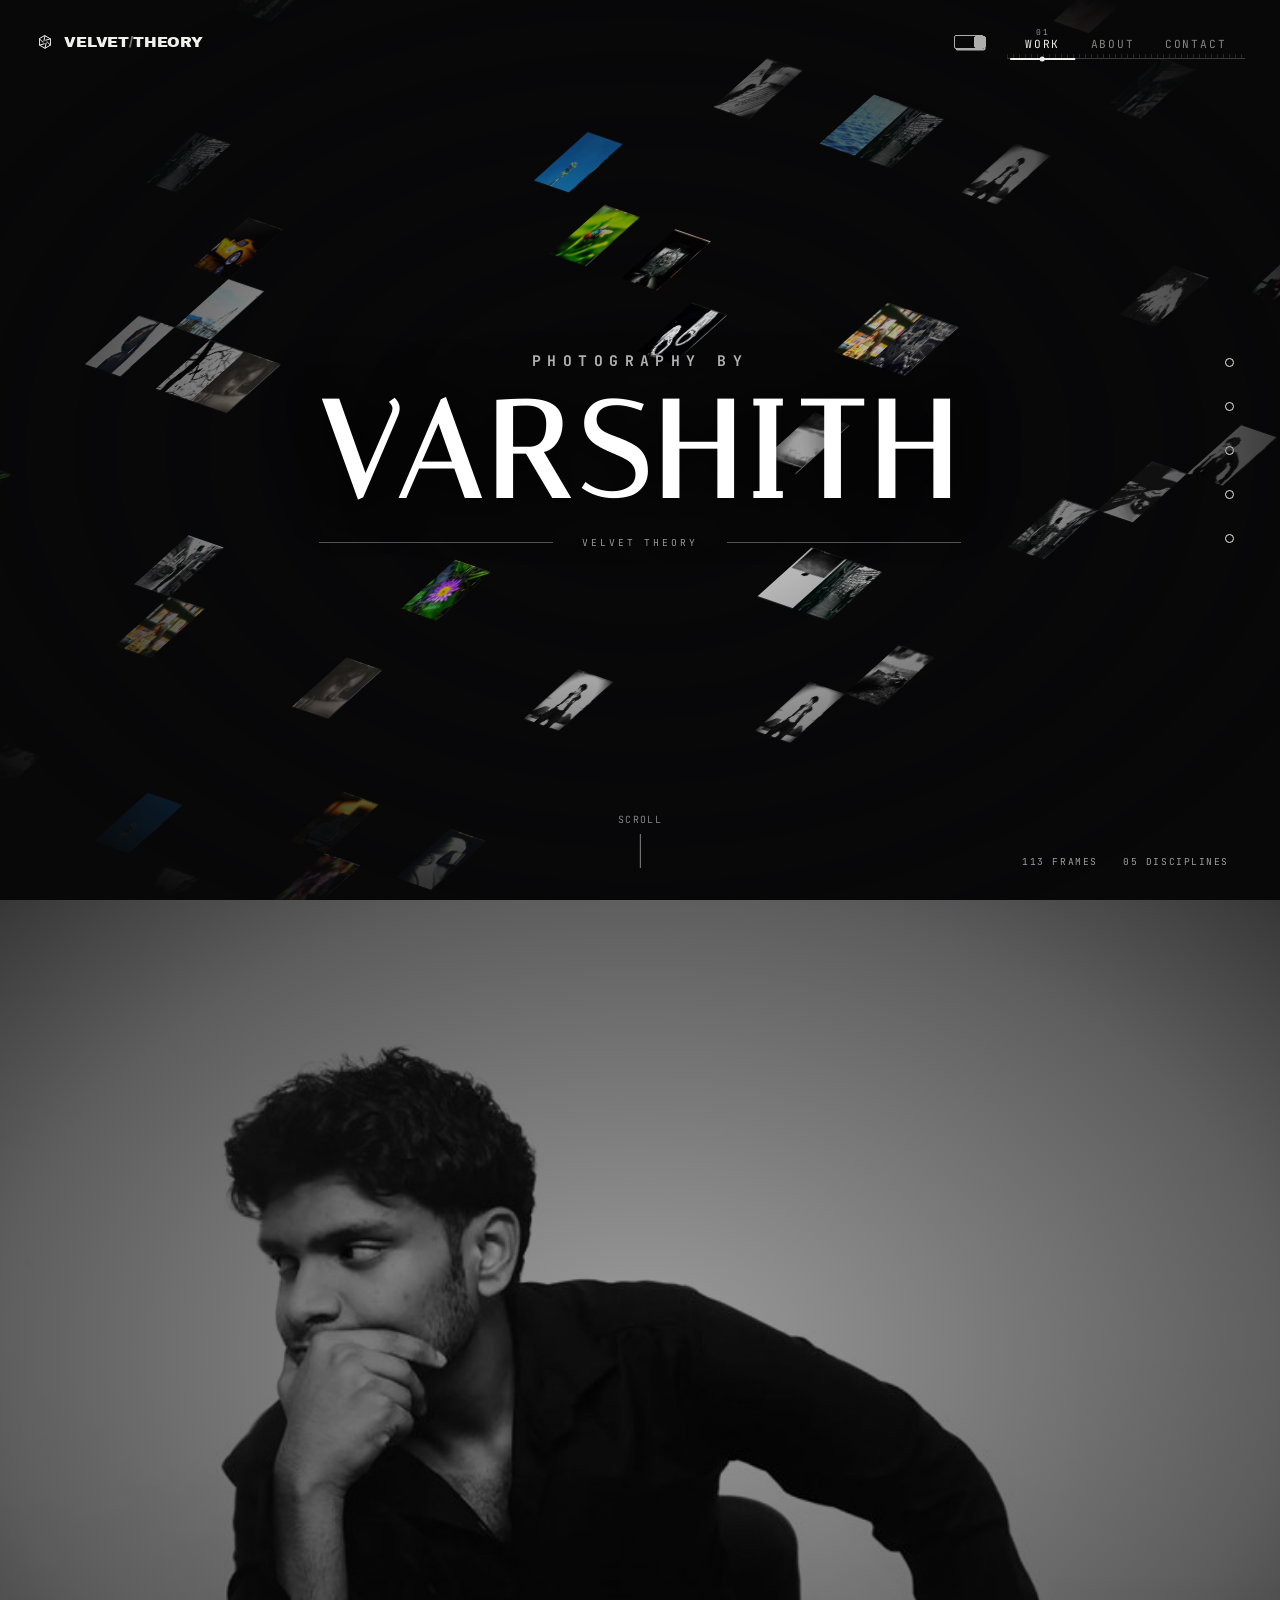
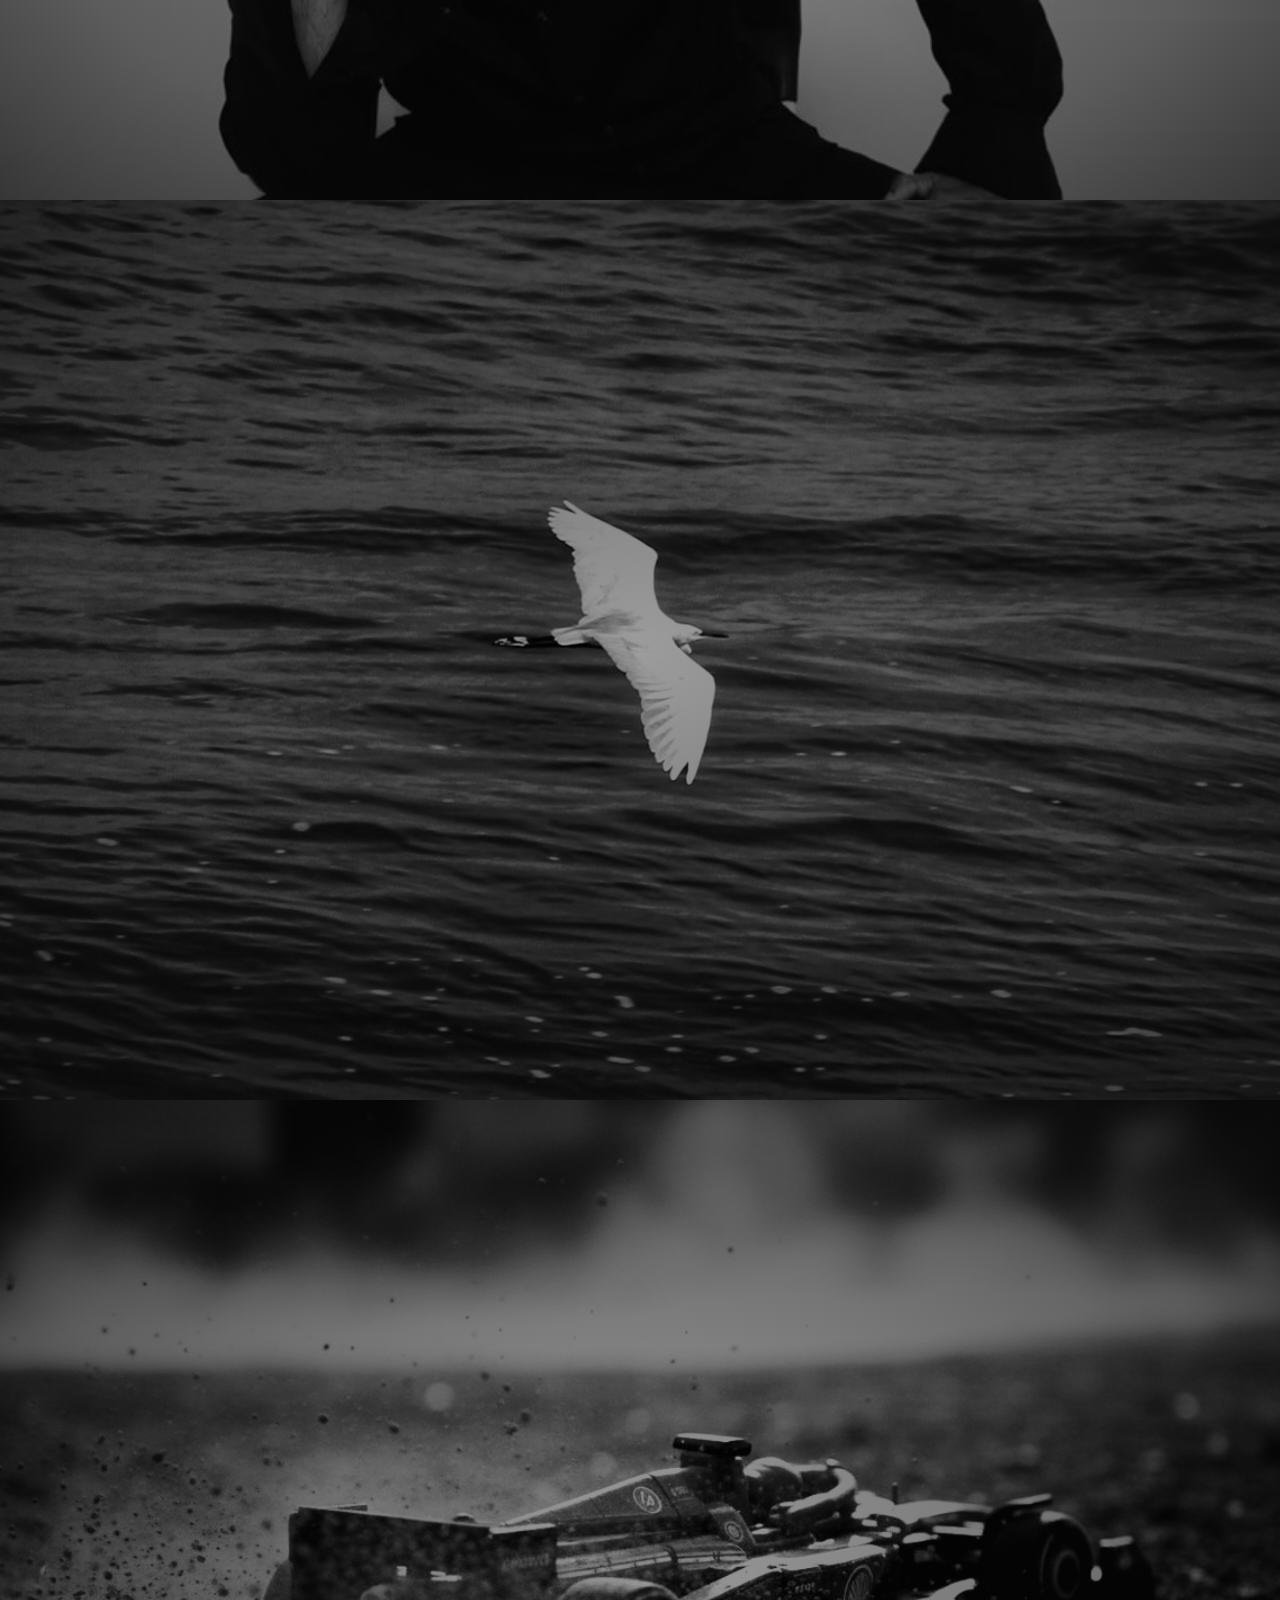
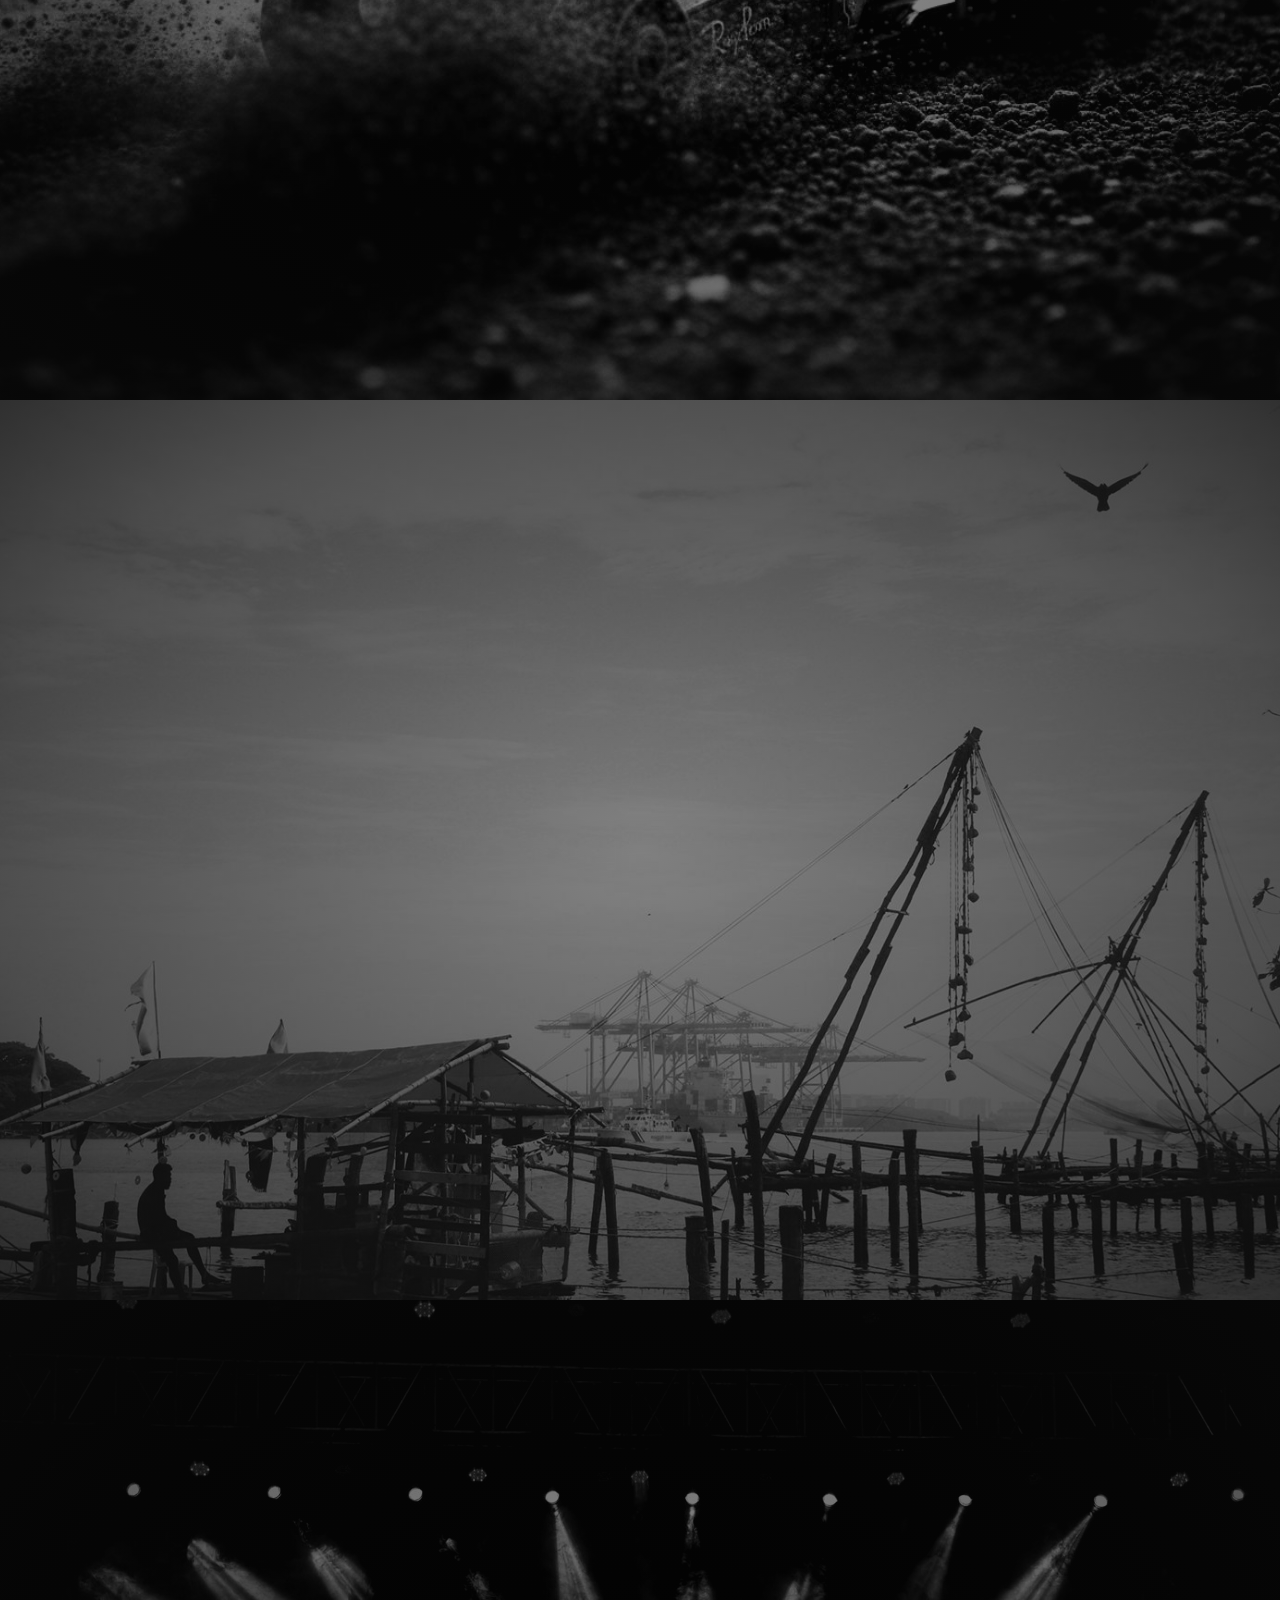
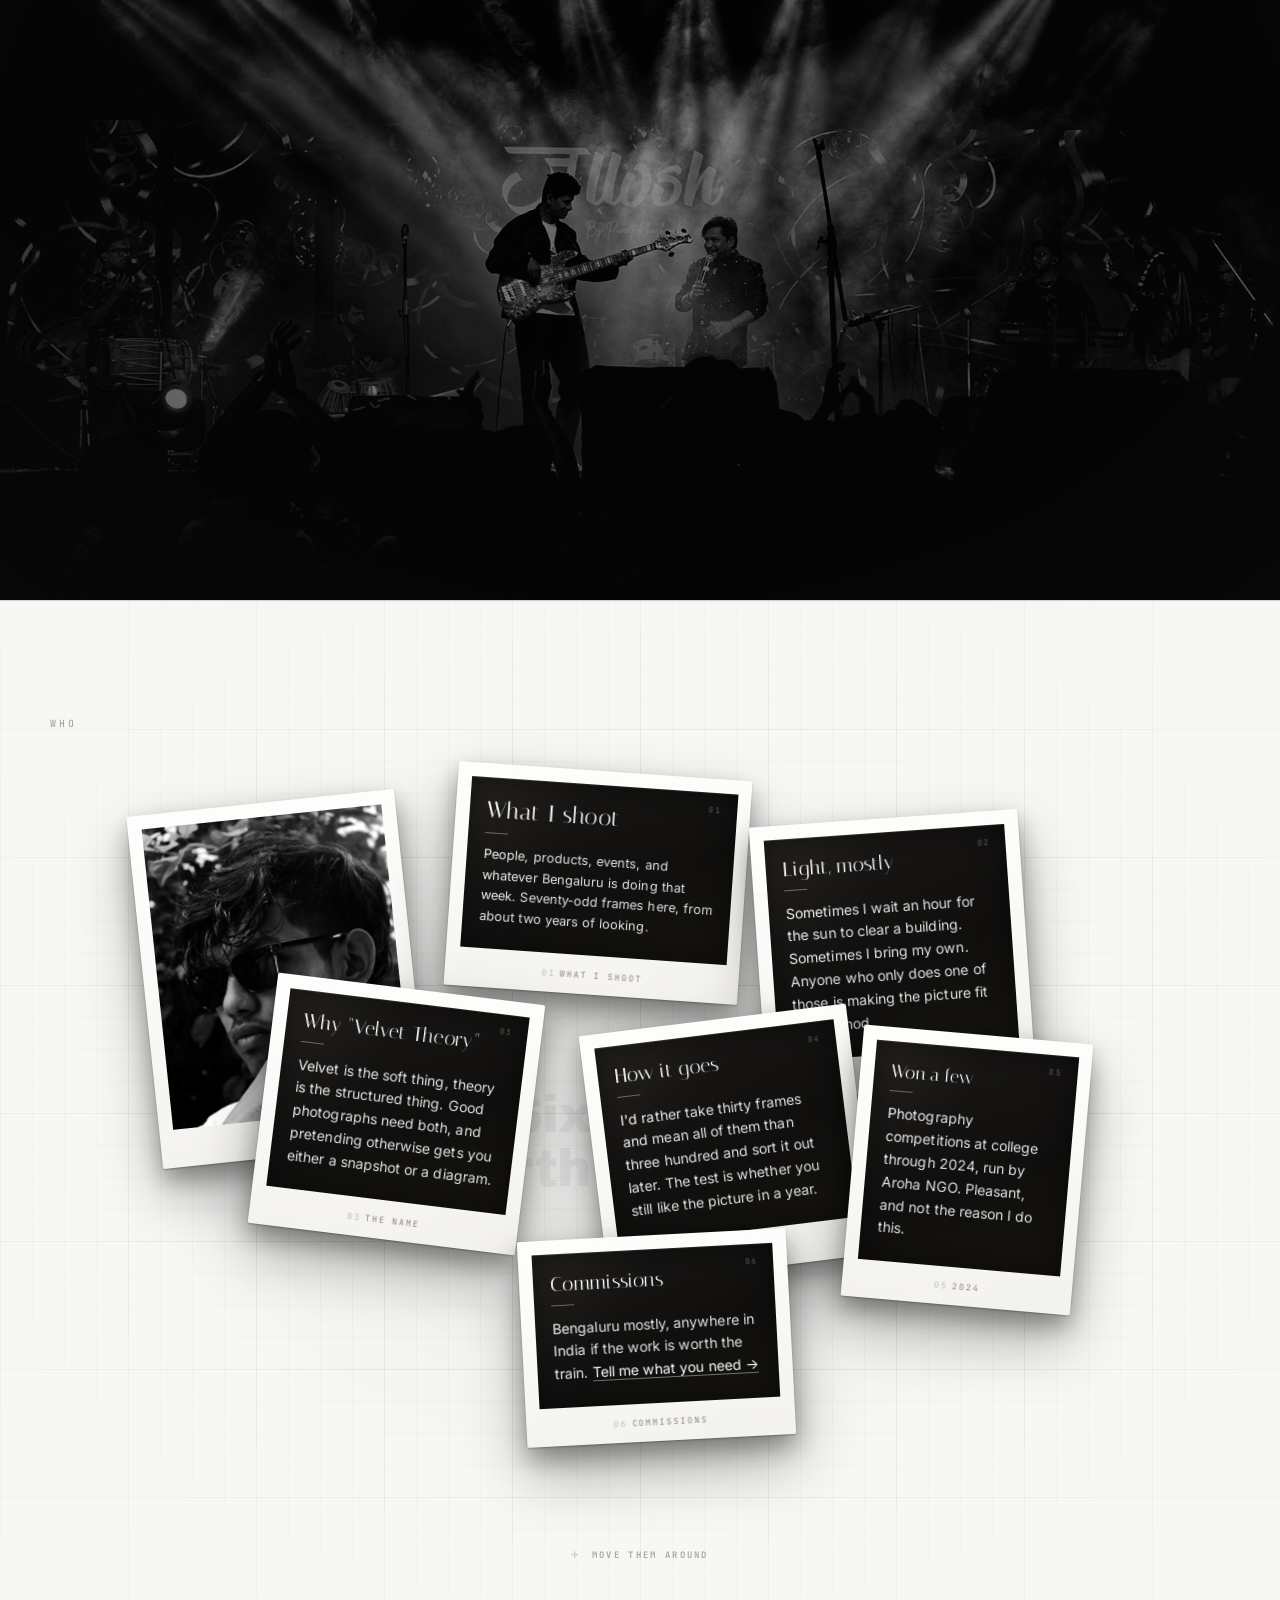
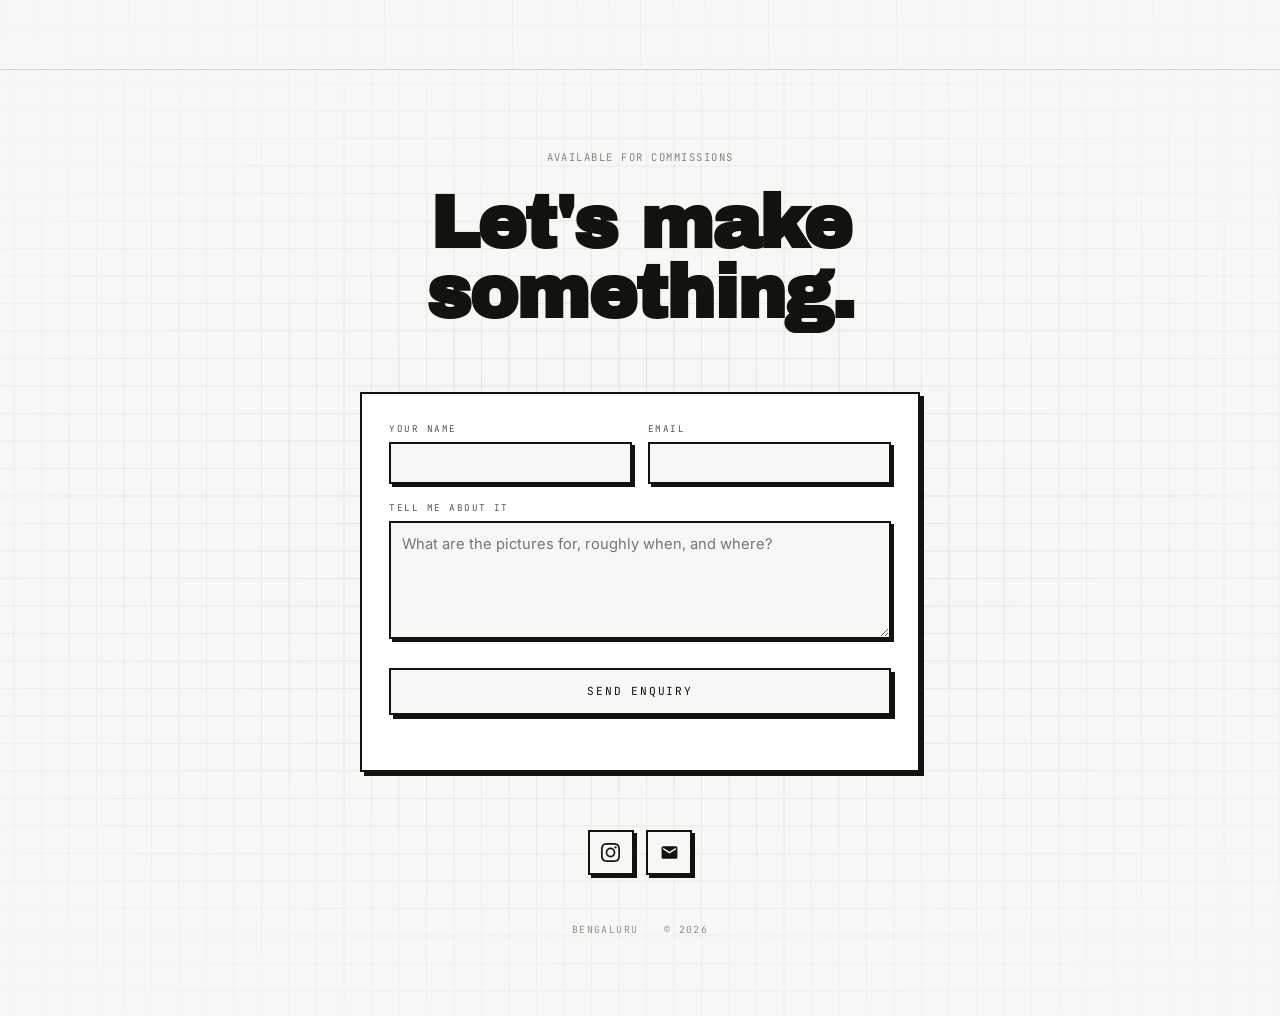
==== PUBLISH/index.html @ 6c927e95 "Larger, brighter body text on the About cards" ====
<!DOCTYPE html>
<html lang="en">
<head>
<meta charset="UTF-8">
<meta name="viewport" content="width=device-width, initial-scale=1.0">
<title>VELVET/THEORY — Varshith · Photography, Bengaluru</title>
<meta name="description" content="Photography by Varshith. Portrait, product, landscape, nature and event work made in Bengaluru. Available for commissions.">
<meta name="author" content="Varshith">
<link rel="canonical" href="https://velvet-theory.netlify.app/">

<!-- How the link looks when someone shares it: WhatsApp, Instagram DMs,
     Twitter, Slack all read these. Without them a shared link is a bare
     URL with no title and no picture, which reads as unfinished. -->
<meta property="og:type" content="website">
<meta property="og:url" content="https://velvet-theory.netlify.app/">
<meta property="og:title" content="VELVET/THEORY — Varshith">
<meta property="og:description" content="Photography made in Bengaluru. Portrait, product, landscape, nature and event work.">
<meta property="og:image" content="https://velvet-theory.netlify.app/images/portraits-03.jpg">
<meta property="og:image:alt" content="A swimmer, face down in still water">
<meta property="og:locale" content="en_IN">
<meta name="twitter:card" content="summary_large_image">
<meta name="twitter:title" content="VELVET/THEORY — Varshith">
<meta name="twitter:description" content="Photography made in Bengaluru.">
<meta name="twitter:image" content="https://velvet-theory.netlify.app/images/portraits-03.jpg">

<!-- the browser tab: a slash on the page's own ground, drawn rather than
     loaded, so it costs nothing and follows the theme -->
<!-- An aperture: six blades around a centre opening, drawn inline as an
     SVG data URI so the tab icon costs no request at all.
     The blades are deliberately chunky — a favicon is rendered at 16px,
     where fine detail turns to mush. Tested by squinting, which is the
     only honest test at that size. -->
<link rel="icon" href="data:image/svg+xml,%3Csvg xmlns='http://www.w3.org/2000/svg' viewBox='0 0 32 32'%3E%3Crect width='32' height='32' rx='4' fill='%23f7f7f5'/%3E%3Cg fill='%230a0a0a'%3E%3Cpath d='M16.0 5.0L25.5 10.5L14.8 12.9ZM25.5 10.5L25.5 21.5L18.1 13.4ZM25.5 21.5L16.0 27.0L19.3 16.5ZM16.0 27.0L6.5 21.5L17.2 19.1ZM6.5 21.5L6.5 10.5L13.9 18.6ZM6.5 10.5L16.0 5.0L12.7 15.5Z'/%3E%3C/g%3E%3C/svg%3E">
<meta name="theme-color" content="#0a0a0a">

<link rel="preconnect" href="https://fonts.googleapis.com">
<link rel="preconnect" href="https://fonts.gstatic.com" crossorigin>
<!-- The hero grid cannot light a single cell until this sheet is decoded,
     and without the hint the browser does not learn it exists until the
     script runs near the foot of the page. Fetching it during parsing
     brings the grid alive noticeably sooner. -->
<link rel="preload" as="image" href="images/_sprite.jpg" fetchpriority="high">

<!-- Italiana is the hero wordmark: a high-contrast display serif, used
     only there. Archivo Black carries the category headings. -->
<link href="https://fonts.googleapis.com/css2?family=Archivo+Black&family=Italiana&family=Inter:wght@300;400;500;600&family=JetBrains+Mono:wght@400;500&display=swap" rel="stylesheet">
<!-- Noto Color Emoji: the rounded, glossy set Android and Instagram use.
     Windows otherwise falls back to Segoe UI Emoji, which is flat and
     two-tone — quite different from what the reference showed. -->
<link href="https://fonts.googleapis.com/css2?family=Noto+Color+Emoji&display=swap" rel="stylesheet">
<script>
  /* Runs before the first pixel. At the foot of the body this would flash
     the wrong ground on every single load.
     Light is the default; a visitor who presses the button is remembered. */
  (function(){
    try{ document.documentElement.setAttribute('data-theme',
           localStorage.getItem('nb-theme') || 'light'); }
    catch(e){ document.documentElement.setAttribute('data-theme','light'); }
  })();

  /* ---- who is allowed to edit -------------------------------------
     The upload, arrange, caption and delete tools are guarded by
     window.READONLY — but nothing ever SET it, so every guard passed and
     the tools were live for visitors. A portfolio that shows its own
     admin buttons reads as unfinished, so the default is now locked.

     Editing turns on only when the page is served from this machine, or
     when ?edit is on the URL. The flag is not security — anyone can set
     it in a console — it is there so the published site looks finished.
     Nothing a visitor could do would reach your photographs anyway: the
     library lives in their own browser, not on a server. */
  (function(){
    var host = location.hostname;
    var local = host === 'localhost' || host === '127.0.0.1' || host === '' ||
                location.protocol === 'file:';
    var asked = /(\?|&)edit(=|&|$)/.test(location.search);
    window.READONLY = !(local || asked);
    /* also as a class, so CSS can drop the editor chrome entirely rather
       than merely hiding it — an off-screen element still takes part in
       layout, and the editor toolbar was widening the page on phones */
    if (window.READONLY) {
      document.addEventListener('DOMContentLoaded', function(){
        document.body.classList.add('readonly');
      });
    }
  })();
</script>
<style>
  :root{
    --ink:#0a0a0a;
    --paper:#f7f7f5;
    --ease: cubic-bezier(.65,0,.35,1);
    --ease-out: cubic-bezier(.16,1,.3,1);

    /* One timing scale, so nothing moves at an arbitrary speed.
       tap  = a control answering a click
       snap = something appearing or changing state
       move = something travelling across the screen
       slow = a photograph revealing itself */
    --t-tap:.18s;
    --t-snap:.32s;
    --t-move:.55s;
    --t-slow:.9s;

    /* frame-detail panel, currently unplaced */
    --meta-fg:#f7f7f5;
    --meta-bright:#ffffff;
    --meta-dim:rgba(247,247,245,.58);
    --meta-line:rgba(247,247,245,.22);
    /* Periwinkle, taken from the reference. No one blue reads well on both
       black and white, so each ground gets its own: brighter here, deeper
       in light mode. Same colour, both above 5:1 against their background. */
    --accent:#7B8CF0;

    /* surfaces, named once and reused */
    --bg:#0a0a0a;
    --fg:#f7f7f5;
    --hair:rgba(247,247,245,.14);
    --hair-soft:rgba(247,247,245,.5);
    --panel:#0c0c0c;
    --veil:rgba(8,8,8,.985);
    --chrome:rgba(10,10,10,.82);   /* floating pills: Back, Add, Arrange */
    --chrome-solid:rgba(10,10,10,.92);
    --wash:247,247,245;            /* the tint used for faint grid lines */
    --shade:0,0,0;                 /* the colour a shadow is made of */
  }

  /* ============================================================
     LIGHT MODE — the same page, white ground and black text.
     Anything printed OVER a photograph keeps its dark scrim: that
     text is white in both modes and needs something to sit on.
     ============================================================ */
  html[data-theme="light"]{
    --bg:#f7f7f5;
    --fg:#12120f;
    --hair:rgba(18,18,15,.16);
    --hair-soft:rgba(18,18,15,.5);
    --panel:#ffffff;
    --veil:rgba(250,250,248,.985);
    --chrome:rgba(250,250,248,.86);
    --chrome-solid:rgba(252,252,250,.95);
    --wash:18,18,15;
    --shade:80,78,70;
    --accent:#4055C8;
  }
  *{margin:0;padding:0;box-sizing:border-box;}
  html{scroll-behavior:smooth;}
  html,body{background:var(--bg); color:var(--fg); transition:background-color var(--t-move) var(--ease), color var(--t-move) var(--ease);}
  body{
    font-family:'Inter',sans-serif;
    overflow-x:hidden;
    -webkit-font-smoothing:antialiased;
  }
  a{color:inherit; text-decoration:none;}
  button{font:inherit; color:inherit; background:none; border:none; cursor:pointer;}

  /* Keyboard users need to see where they are. :focus-visible shows this
     only for keyboard navigation, never on a mouse click. */
  :focus{outline:none;}
  :focus-visible{
    outline:2px solid var(--accent);
    outline-offset:3px;
    border-radius:2px;
  }
  /* a skip link, so the keyboard can reach the work without walking the hero */
  .skip{
    position:fixed; top:-100px; left:1rem; z-index:200;
    padding:.7rem 1.2rem; background:var(--fg); color:var(--bg);
    font-family:'JetBrains Mono',monospace; font-size:.66rem;
    letter-spacing:.14em; text-transform:uppercase; border-radius:999px;
    transition:top var(--t-snap) var(--ease-out);
  }
  .skip:focus{top:1rem;}

  /* monospace is the "futuristic" register — labels, numbers, meta only */
  .mono{font-family:'JetBrains Mono',monospace; letter-spacing:.14em; text-transform:uppercase;}

  /* ============================================================
     TOP BAR
     ============================================================ */
  .topbar{
    position:fixed; top:0; left:0; right:0; z-index:80;
    display:flex; justify-content:space-between; align-items:center;
    padding:1.5rem 2.2rem;
    mix-blend-mode:difference; pointer-events:none;
  }
  .topbar > *{pointer-events:auto;}
  /* This bar floats over PHOTOGRAPHS, not over the page, and it uses
     difference blend to invert itself against whatever is behind. So it
     must start from white in both modes: in light mode the inherited
     colour went near-black, and near-black differenced against a dark
     photo is still near-black — the nav vanished. */
  html[data-theme="light"] .topbar{color:#f7f7f5;}
  /* the button and the nav travel together on the right, so the bar stays
     a two-child layout and space-between keeps working */
  .topright{display:flex; align-items:center; gap:1.4rem;}

  /* ============================================================
     THEME BUTTON
     Inside the top bar, so it inherits the difference blend and stays
     legible over any photograph — the same trick the nav links use.
     ============================================================ */
  /* A hard-edged switch: square corners, a solid offset shadow, and a
     knob that slides. Kept as a <button> rather than the usual
     label+checkbox so the existing aria-checked wiring still applies —
     a role="switch" button is also what a screen reader wants here.

     Every colour is currentColor, never a fixed hex. The bar is
     mix-blend-mode:difference, so a hardcoded #323232 would invert to
     something arbitrary over a photograph; drawing from the inherited
     colour keeps the switch legible on any ground, in both themes. */
  .theme-btn{
    position:relative;
    width:30px; height:14px; flex:0 0 auto;
    padding:0; border:1px solid currentColor; border-radius:2px;
    background:transparent; cursor:pointer;
    box-shadow:1.5px 1.5px 0 currentColor;
    opacity:.72;
    transition:opacity var(--t-tap) var(--ease),
               box-shadow var(--t-tap) var(--ease),
               transform var(--t-tap) var(--ease);
  }
  .theme-btn:hover{opacity:1;}
  /* pressed: the button travels into its own shadow */
  .theme-btn:active{
    transform:translate(1px,1px);
    box-shadow:.5px .5px 0 currentColor;
  }
  .theme-btn:focus-visible{
    outline:1px solid var(--accent); outline-offset:3px;
  }
  /* the knob. Inset by a pixel top and bottom so the bar reads as a track
     around it rather than a box the knob fills. */
  .theme-btn i{
    position:absolute; top:50%; left:-1px;
    width:12px; height:12px; margin-top:-6px;
    border:1px solid currentColor; border-radius:2px;
    background:transparent;
    transition:transform var(--t-snap) var(--ease),
               background var(--t-snap) var(--ease);
  }
  /* light mode: the knob slides right and fills, so the switch reads as
     "on" exactly when the page is light */
  html[data-theme="light"] .theme-btn i{
    /* 20px, not 18: the knob starts at left:-1px so it overhangs the
       track by its own border. To overhang equally on the right it must
       travel the full 30 - 12 + 2 = 20. At 18 it stopped a pixel inside,
       which read as lopsided. */
    transform:translateX(20px);
    background:currentColor;
  }
  /* the label is for screen readers only — the switch says it visually */
  .theme-btn span{
    position:absolute; width:1px; height:1px; padding:0; margin:-1px;
    overflow:hidden; clip:rect(0 0 0 0); white-space:nowrap; border:0;
  }
  .brand{
    display:inline-flex; align-items:center; gap:.55rem;
    font-family:'Archivo Black',sans-serif; font-size:.95rem; letter-spacing:-0.01em;
  }
  /* the fine-line aperture. It turns when you approach the wordmark —
     an aperture's blades rotate as it stops down, so the movement is the
     thing the shape actually does rather than decoration. */
  .brand-mark{
    width:20px; height:20px; flex:none;
    transition:transform .55s cubic-bezier(.2,.9,.3,1);
  }
  .brand:hover .brand-mark{ transform:rotate(60deg); }
  /* only the SLASH is dimmed, not every span inside the brand — the
     mark's own elements would otherwise be knocked back too */
  .brand-text > span{opacity:.45;}

  /* ============================================================
     NAVIGATION — an exposure dial, not a menu.
     The links sit as detents along a milled rail. A marker travels
     between them and settles, the way a camera dial finds its stop.
     ============================================================ */
  .topnav{
    position:relative;
    display:flex; align-items:stretch; gap:0;
    padding:0 .2rem;
  }
  /* the rail the detents sit on */
  .topnav::before{
    content:''; position:absolute; left:0; right:0; bottom:0; height:1px;
    background:currentColor; opacity:.22;
  }
  /* milled teeth, like the knurling on a lens barrel */
  .topnav::after{
    content:''; position:absolute; left:0; right:0; bottom:1px; height:4px;
    background:repeating-linear-gradient(to right,
      currentColor 0 1px, transparent 1px 6px);
    opacity:.14;
  }

  /* Work carries the ring, so it needs to behave as a plain flex item */
  .nav-dial{position:relative; display:flex;}

  .nav-item{
    position:relative; display:flex; flex-direction:column;
    align-items:center; justify-content:flex-end;
    padding:.2rem .95rem .5rem;
    font-size:.7rem; letter-spacing:.16em; text-transform:uppercase;
    opacity:.55;
    transition:opacity var(--t-snap) var(--ease-out);
  }
  .nav-item:hover, .nav-item.on{opacity:1;}

  /* the index, rising into view as the dial reaches this stop */
  .nav-item i{
    font-style:normal; font-size:.5rem; letter-spacing:.18em;
    opacity:0; transform:translateY(4px);
    transition:opacity var(--t-snap) var(--ease-out),
               transform var(--t-snap) var(--ease-out);
  }
  .nav-item:hover i, .nav-item.on i{opacity:.6; transform:none;}

  /* each detent's own notch on the rail */
  .nav-item::after{
    content:''; position:absolute; left:50%; bottom:0;
    width:1px; height:5px; background:currentColor;
    transform:translateX(-50%) scaleY(0); transform-origin:50% 100%;
    transition:transform var(--t-snap) var(--ease-out);
  }
  .nav-item:hover::after{transform:translateX(-50%) scaleY(1);}

  /* the marker that travels between stops, with a slight settle */
  .nav-marker{
    position:absolute; bottom:-1px; left:0; height:2px;
    background:currentColor;
    width:var(--w, 0px);
    transform:translateX(var(--x, 0px));
    opacity:0;
    transition:transform .42s cubic-bezier(.34,1.32,.44,1),
               width     .42s cubic-bezier(.34,1.32,.44,1),
               opacity var(--t-tap) var(--ease);
  }
  .topnav:hover .nav-marker, .nav-marker.parked{opacity:1;}
  /* a bead riding the marker, so the stop reads as mechanical */
  .nav-marker::before{
    content:''; position:absolute; left:50%; top:50%;
    width:5px; height:5px; border-radius:50%;
    transform:translate(-50%,-50%);
    background:currentColor;
  }

  /* ---- the second ring: disciplines, revealed by holding Work ----
     It sits on its own plate rather than inheriting the difference
     blend, so the photographs behind cannot make it illegible. */
  .nav-ring{
    position:absolute; top:calc(100% + .75rem); right:0;
    z-index:82; mix-blend-mode:normal;
    display:flex; flex-direction:column;
    padding:.5rem 0;
    background:var(--chrome-solid);
    border:1px solid var(--hair);
    backdrop-filter:blur(14px);
    opacity:0; visibility:hidden;
    transform:translateY(-6px);
    transition:opacity var(--t-tap) var(--ease-out),
               transform var(--t-snap) var(--ease-out),
               visibility var(--t-snap);
  }
  .nav-dial.open .nav-ring{opacity:1; visibility:visible; transform:none;}

  .ring-item{
    position:relative;
    display:grid; grid-template-columns:1.6rem 1fr auto;
    align-items:center; gap:.9rem;
    padding:.5rem 1.1rem .5rem .9rem;
    font-family:'JetBrains Mono',monospace;
    font-size:.64rem; letter-spacing:.14em; text-transform:uppercase;
    color:rgba(var(--wash),.55); white-space:nowrap;
    transition:color var(--t-tap) var(--ease), background var(--t-tap) var(--ease);
  }
  .ring-item:hover{color:var(--fg); background:rgba(var(--wash),.06);}
  .ring-item b{font-weight:400; opacity:.4; font-size:.56rem;}
  .ring-item span{color:var(--accent); opacity:0; font-size:.56rem;
                  transition:opacity var(--t-tap) var(--ease);}
  .ring-item:hover span{opacity:.85;}
  /* the detent notch, on the left edge */
  .ring-item::before{
    content:''; position:absolute; left:0; top:50%;
    width:2px; height:0; background:var(--accent);
    transform:translateY(-50%);
    transition:height var(--t-snap) var(--ease-out);
  }
  .ring-item:hover::before{height:62%;}
  /* a category with no work yet reads as unavailable */
  .ring-item.empty{opacity:.34; pointer-events:none;}

  /* The hidden one. It sits in the dropdown looking like the rest until
     you touch it, then the whole row goes red — the only announcement
     this category gets anywhere on the site. */
  .ring-item.wild:hover{
    background:#C81E1E;                 /* white text reads at 5.35:1 */
    color:#fff;
  }
  .ring-item.wild:hover b,
  .ring-item.wild:hover span{color:#fff; opacity:.8;}
  .ring-item.wild:hover::before{background:#fff;}
  /* an empty hidden category still answers the hover, so it reads as
     deliberate rather than broken */
  .ring-item.wild.empty{opacity:.5; pointer-events:auto;}

  @media (max-width:820px){ .nav-ring{display:none;} }

  /* ============================================================
     SCROLL PROGRESS + SECTION INDEX
     ============================================================ */
  .progress{
    position:fixed; top:0; left:0; height:2px; width:100%;
    background:#f7f7f5; transform:scaleX(0); transform-origin:0 50%;
    z-index:90; pointer-events:none; mix-blend-mode:difference;
  }
  @supports (animation-timeline: scroll()){
    .progress{animation:grow linear both; animation-timeline:scroll(root block);}
  }
  @keyframes grow{from{transform:scaleX(0);} to{transform:scaleX(1);}}

  /* right-hand dot index */
  .dots{
    position:fixed; right:1.8rem; top:50%; transform:translateY(-50%);
    z-index:70; display:flex; flex-direction:column; gap:0;
    mix-blend-mode:difference;
  }
  /* the dot is 7px of ink, but the hit area is a comfortable 44px */
  .dot{
    width:44px; height:44px; padding:0; border:none; background:none;
    display:grid; place-items:center; cursor:pointer;
  }
  /* Same reasoning as the top bar: these sit over photographs and
     difference-blend, so they are white in both modes. */
  .dot::before{
    content:''; width:7px; height:7px; border-radius:50%;
    border:1px solid #f7f7f5; background:transparent;
    transition:background var(--t-snap) var(--ease), transform var(--t-snap) var(--ease);
  }
  .dot.on::before{background:#f7f7f5; transform:scale(1.35);}

  /* ============================================================
     HERO
     ============================================================ */
  /* The hero is a room you stand inside, not a title card: frames drift
     behind the type at different depths, and the whole field answers the
     cursor. Asymmetric by construction. */
  /* Black in both themes: the grid and the wordmark are both built to
     sit on it, and a white hero would leave the lit cells nothing to
     read against. */
  .hero{
    height:100svh; position:relative; overflow:hidden;
    display:grid; place-content:center;
    padding:0 clamp(1.2rem,4vw,4.4rem);
    background:#080809;
    text-align:center;
  }
  /* ---- the pixel grid -----------------------------------------------
     The hero itself: a skewed lattice of the whole library, black at
     rest. A slow wave lights a few cells by itself; the cursor lights
     what it passes over. The wordmark sits in the clear centre, where
     the vignette holds the grid back. */
  .hero-grid{
    position:absolute; inset:0; z-index:0;
    overflow:hidden; pointer-events:none;
  }
  .hero-grid .boxes{
    position:absolute; inset:0;
    display:grid;
    transform:translate(-40%,-30%) skewX(-48deg) skewY(14deg) scale(.68);
    transform-origin:center;
    width:220%; height:240%;
    /* the cells themselves take the cursor; the layer does not, so the
       hero's own swipe and wheel handling is untouched */
    pointer-events:auto;
  }
  .hero-grid .cell{
    position:relative; overflow:hidden;
    border-right:1px solid rgba(247,247,245,.09);
    border-top:1px solid rgba(247,247,245,.09);
    background-color:#060607;
    background-image:none;
    background-size:1100% 1100%;
    background-position:var(--bx) var(--by);
    background-repeat:no-repeat;
    /* brighter than the photograph really is, so a 72px square still
       reads at a glance against the black */
    filter:brightness(1.35) contrast(1.06) saturate(1.1);
    opacity:0;
    transition:opacity 2.2s cubic-bezier(.33,0,.5,1);
    will-change:opacity;
  }
  .hero-grid .boxes.tracking .cell{
    transition:opacity .34s cubic-bezier(.4,0,.6,1);
  }
  .hero-grid .boxes.tracking .cell.lit{
    transition:opacity .12s cubic-bezier(.22,1,.36,1);
  }
  .hero-grid .cell.lit{
    opacity:.92;
    transition:opacity .42s cubic-bezier(.22,1,.36,1);
  }
  /* the faint lattice, on its own layer so a lit photograph does not
     cover the rules that give the grid its shape */
  .hero-grid .ticks{
    position:absolute; inset:0; z-index:1; pointer-events:none;
    background-image:
      linear-gradient(to right, rgba(247,247,245,.10) 0 1px, transparent 1px),
      linear-gradient(to bottom, rgba(247,247,245,.10) 0 1px, transparent 1px);
    transform:translate(-40%,-30%) skewX(-48deg) skewY(14deg) scale(.68);
    transform-origin:center;
    width:220%; height:240%;
  }
  @media (prefers-reduced-motion:reduce){
    .hero-grid .cell{transition:none;}
  }

  /* The vignette: black everywhere except a clear ellipse at the centre,
     so the grid reads as a field receding into the dark and the wordmark
     has somewhere quiet to sit. Dark in BOTH modes — the hero is black
     either way, and the type on it is white.

     There is deliberately NO fade to --bg at the foot. The hero is black
     while the page below follows the theme, so such a gradient ran to
     white in light mode — a grey wash across the bottom of the grid.
     The hero simply ends, and the section below begins. */
  .hero-mask{
    position:absolute; inset:0; z-index:1; pointer-events:none;
    background:#080809;
    -webkit-mask-image:radial-gradient(ellipse 62% 62% at 50% 50%, transparent 8%, #000 100%);
    mask-image:radial-gradient(ellipse 62% 62% at 50% 50%, transparent 8%, #000 100%);
  }

  /* The wordmark sits in the clear centre of the vignette. It takes no
     pointer events, so the cells behind it still light as the cursor
     crosses the middle of the grid. */
  /* inline-block so the block is only as wide as the wordmark inside it —
     the ruled name below then spans exactly the mark's width rather than
     the whole hero */
  .hero-type{
    position:relative; z-index:3; pointer-events:none;
    display:inline-block; max-width:100%;
  }
  /* ---- the wordmark ------------------------------------------------
     THE NAME LEADS. "Photography" is a category — every photographer's
     site could carry that word. "Varshith" is the only word on the screen
     that is his, so it takes the display size and "Photography by"
     becomes the small label that qualifies it.

     Italiana: a high-contrast display serif, set solid. Every piece
     carries a text-shadow because this sits over the pixel grid, and a
     lit cell behind a hairline serif would otherwise swallow it. */
  .hero h1{
    position:relative; display:block;
    margin:0;
  }
  .hero .kick{
    display:block;
    font-family:'JetBrains Mono',monospace;
    font-size:clamp(.66rem,1.5vw,.92rem);
    letter-spacing:.44em; text-transform:uppercase;
    color:rgba(255,255,255,.7);
    margin-bottom:clamp(.9rem,2vw,1.4rem);
    text-shadow:0 1px 18px rgba(0,0,0,.95);
  }
  .hero .word{
    display:block;
    font-family:'Italiana',serif; color:#fff;
    font-size:clamp(2.6rem,13vw,8.4rem);
    line-height:.9; letter-spacing:.07em;
    white-space:nowrap;
    text-shadow:0 2px 34px rgba(0,0,0,.8), 0 0 60px rgba(0,0,0,.5);
  }
  /* The mark is deliberately STATIC. The grid behind it already answers
     the cursor; a second thing responding in the same space made the
     centre of the page busy rather than alive. */

  /* ---- the ruled name ----------------------------------------------
     A centred line with a rule running out to each side. The rules are
     flex children that grow, so they always meet the name and the line
     stays centred at any width. They are explicitly white: currentColor
     would drag them to the name's colour. */
  .hero-line{
    display:flex; align-items:center; gap:clamp(.9rem,2.4vw,1.8rem);
    margin-top:clamp(1rem,2.2vw,1.4rem);
    width:100%;
  }
  .hero-line::before, .hero-line::after{
    content:''; flex:1 1 auto; height:1px; background:rgba(255,255,255,.3);
  }
  .hero-line b{
    flex:0 0 auto; font-weight:400;
    font-family:'JetBrains Mono',monospace;
    font-size:clamp(.5rem,.98vw,.6rem);
    letter-spacing:.3em; text-transform:uppercase;
    color:rgba(255,255,255,.6);
    text-shadow:0 1px 14px rgba(0,0,0,.95);
  }
  .hero-foot{
    position:absolute; bottom:2rem; right:clamp(1.2rem,4vw,4.4rem); z-index:3;
    display:flex; gap:1.6rem;
    font-family:'JetBrains Mono',monospace;
    font-size:.6rem; letter-spacing:.16em; text-transform:uppercase;
    color:rgba(255,255,255,.6);   /* also on the hero photo */
  }
  @media (max-width:820px){
    .hero-foot{display:none;}
  }
  .scroll-cue{
    position:absolute; bottom:2rem; left:50%; transform:translateX(-50%);
    z-index:3;
    font-size:.62rem; opacity:.5; display:flex; flex-direction:column;
    align-items:center; gap:.5rem;
    color:#fff;
  }
  .scroll-cue i{
    display:block; width:1px; height:34px; background:#fff;
    transform-origin:50% 0; animation:cue 2.1s var(--ease) infinite;
  }
  @keyframes cue{
    0%{transform:scaleY(0); opacity:0;}
    35%{transform:scaleY(1); opacity:.8;}
    75%{transform:scaleY(1); opacity:.8;}
    100%{transform:scaleY(0) translateY(34px); opacity:0;}
  }

  /* ============================================================
     CATEGORY SECTIONS — the core of the reference
     ============================================================ */
  .cat{
    position:relative; height:100svh; overflow:hidden;
    cursor:pointer;
  }
  .cat-media{position:absolute; inset:0;}
  .cat-media img{
    width:100%; height:100%; object-fit:cover; display:block;
    /* desaturated by default; the section under the cursor comes to life */
    filter:grayscale(1) contrast(1.06) brightness(.72);
    transform:scale(1.04);
    /* Deliberately slower than the UI scale: the photograph coming to life
       is a cinematic reveal, not a control responding to a click. */
    transition:filter 1.05s var(--ease-out), transform 1.4s var(--ease-out);
  }
  .cat.live .cat-media img{
    filter:grayscale(0) contrast(1.02) brightness(.86);
    transform:scale(1);
  }
  /* a vignette so the type always holds, whatever the photo does.
     Night darkens the frame; day lifts it and the titles go to ink. */
  .cat-media::after{
    content:''; position:absolute; inset:0; pointer-events:none;
    background:radial-gradient(ellipse at center,
      rgba(10,10,10,.16) 0%, rgba(10,10,10,.52) 72%, rgba(10,10,10,.74) 100%);
    transition:background var(--t-move) var(--ease);
  }

  /* the title layer — driven by scroll, JS writes the custom properties */
  .cat-type{
    position:absolute; inset:0; display:flex; flex-direction:column;
    align-items:center; justify-content:center; text-align:center;
    pointer-events:none; z-index:2;
    opacity:var(--t-op, 1);
    transform:translateY(var(--t-y, 0px));
    will-change:opacity, transform;
  }
  .cat-title{
    font-family:'Archivo Black',sans-serif;
    font-size:clamp(2.6rem,11.5vw,10rem); line-height:.86;
    letter-spacing:-0.035em; color:#fff;
    text-shadow:0 2px 46px rgba(0,0,0,.34);
    transition:color var(--t-move) var(--ease), text-shadow var(--t-move) var(--ease);
  }
  .cat-sub{
    font-size:clamp(.62rem,1.25vw,.82rem); letter-spacing:.42em;
    text-transform:uppercase; margin-top:1.15rem; color:rgba(255,255,255,.82);
    transition:color var(--t-move) var(--ease);
  }
  /* hairline frame — the "graphic" register */
  .cat-frame{
    position:absolute; inset:1.35rem; z-index:3; pointer-events:none;
    border:1px solid rgba(255,255,255,.16);
    opacity:0; transition:opacity var(--t-move) var(--ease);
  }
  .cat.live .cat-frame{opacity:1;}
  /* enter cue, bottom centre */
  .cat-enter{
    position:absolute; left:50%; bottom:2.4rem; transform:translateX(-50%) translateY(8px);
    z-index:3; font-size:.64rem; color:#fff;
    display:flex; align-items:center; gap:.5rem;
    opacity:0; transition:opacity var(--t-move) var(--ease), transform var(--t-move) var(--ease);
  }
  .cat.live .cat-enter{opacity:.9; transform:translateX(-50%) translateY(0);}
  .cat-enter b{
    width:26px; height:1px; background:currentColor; display:block;
    transition:width var(--t-move) var(--ease-out);
  }
  .cat:hover .cat-enter b{width:44px;}

  /* ============================================================
     CATEGORY VIEW — full-screen overlay, scrolls its own content
     ============================================================ */
  .catview{
    position:fixed; inset:0; z-index:100; background:var(--bg);
    overflow-y:auto; overscroll-behavior:contain;
    opacity:0; visibility:hidden;
    transition:opacity var(--t-move) var(--ease), visibility var(--t-move);
  }
  .catview.open{opacity:1; visibility:visible;}
  body.locked{overflow:hidden;}
  /* pull down from the top of a category to dismiss it */
  .catview.dragging{transition:none;}
  .cv-pull{
    position:fixed; left:50%; top:0; z-index:112;
    transform:translate(-50%, calc(-100% + var(--pull, 0px)));
    display:flex; flex-direction:column; align-items:center; gap:.45rem;
    padding:.8rem 1.3rem .9rem; pointer-events:none;
    font-size:.58rem; letter-spacing:.16em; text-transform:uppercase;
    color:var(--fg); opacity:0;
  }
  .catview.dragging ~ .cv-pull{opacity:1;}
  .cv-pull i{
    display:block; width:42px; height:3px; border-radius:2px;
    background:#fff; opacity:.35;   /* on the cover photo, so white in both modes */
    transition:opacity var(--t-tap), transform var(--t-tap);
  }
  .cv-pull.armed i{opacity:1; transform:scaleX(1.35);}

  /* The bottom padding is tight on purpose: the title sits at the very
     foot of the band so the upper two thirds of the cover are clear of
     type. It used to sit higher and land across the sitter's face. */
  .cv-head{
    position:relative; min-height:56svh;
    display:flex; flex-direction:column; justify-content:flex-end;
    padding:7rem 2.2rem 1.8rem; overflow:hidden;
  }
  /* Each cover gets its OWN vertical anchor, set by --cv-pos below.
     One rule cannot serve six photographs whose subjects sit in
     different places: pinning everything to the top lifted the sitter
     clear on PORTRAIT but dropped the car onto the title on PRODUCT,
     and cut the lizard's head off on CRAZY STUFF. The anchor is chosen
     per photograph so the title always falls on the emptiest part of
     the frame. */
  .cv-head::before{
    content:''; position:absolute; inset:0;
    background:var(--cv-cover) center var(--cv-pos,50%)/cover no-repeat;
    /* Let the photograph read. It was crushed to .4 because the page
       behind it was black anyway; on white that just looked broken. */
    filter:grayscale(1) brightness(.78); transform:scale(1.06);
  }
  /* PORTRAIT — he sits low in frame, so lift him: the title then falls
     on the empty wall beneath him. */
  .catview[data-cat="portrait"]  .cv-head::before{--cv-pos:18%;}
  /* PRODUCT — the car is centred and low. Push the frame DOWN so the
     car rides high and the title lands on open ground. */
  .catview[data-cat="product"]   .cv-head::before{--cv-pos:78%;}
  /* LANDSCAPE — the nets are in the lower half; lift them a little. */
  .catview[data-cat="landscape"] .cv-head::before{--cv-pos:34%;}
  /* NATURE — the egret sits just above centre; water below it is empty. */
  .catview[data-cat="nature"]    .cv-head::before{--cv-pos:38%;}
  /* EVENT — the beams are at the top, the crowd at the foot is dark
     enough to carry white type. */
  .catview[data-cat="event"]     .cv-head::before{--cv-pos:42%;}
  /* CRAZY STUFF — the lizard's head is high; keep it. */
  .catview[data-cat="crazy"]     .cv-head::before{--cv-pos:22%;}
  /* A gentle scrim, weighted to the bottom where the title sits, so the
     top of the cover stays a photograph rather than a dark panel. */
  .cv-head::after{
    content:''; position:absolute; inset:0;
    background:linear-gradient(to bottom,
      rgba(10,10,10,.08) 0%, rgba(10,10,10,.34) 55%, rgba(10,10,10,.72) 100%);
  }
  /* ---- NATURE: the egret stays in colour ----
     The blue water is the whole point of this frame; greyscaling it the
     way every other cover is treated would throw that away. So only this
     category keeps its colour, with a small lift instead of a desaturation.
     (The old version also carried a slit-scan smear and a glass sheen —
     that has gone; it made the water look like a graphic rather than a
     photograph.) */
  .catview[data-cat="nature"] .cv-head::before{
    filter:saturate(1.12) contrast(1.06) brightness(.92);
  }
  /* The egret is white and small; on a short viewport the crop can drop it
     near the title, where white-on-white would vanish. A shadow on the
     letters fixes that without darkening the water. */
  .catview[data-cat="nature"] .cv-title{
    text-shadow:0 2px 10px rgba(2,14,20,.55), 0 1px 40px rgba(2,14,20,.4);
  }
  .catview[data-cat="nature"] .cv-meta{
    text-shadow:0 1px 8px rgba(2,14,20,.7);
  }

  .cv-head > *{position:relative; z-index:2;}
  .cv-title{
    font-family:'Archivo Black',sans-serif;
    /* 5.4vw, not 9vw. At 9 the word grew to fill a wide screen and read
       as the subject of the cover — on the PORTRAIT card it sat straight
       across the sitter's face. The photograph is the subject; this is
       its heading. */
    font-size:clamp(1.8rem,5.4vw,4.2rem); line-height:.88; letter-spacing:-0.035em;
    /* Pure white in BOTH modes. This sits on a photograph, not on the
       page, so it must not follow --fg — in light mode that turned it
       near-black against a dark cover. */
    color:#fff;
    text-shadow:0 2px 24px rgba(0,0,0,.45);
  }
  .cv-meta{
    display:flex; gap:1.6rem; flex-wrap:wrap;
    margin-top:1rem; font-size:.66rem; opacity:.78;
    color:#fff;
    text-shadow:0 1px 12px rgba(0,0,0,.6);
  }

  .cv-back{
    position:fixed; top:1.5rem; left:2.2rem; z-index:110;
    display:flex; align-items:center; gap:.55rem;
    font-size:.66rem; padding:.6rem 1.1rem;
    border:1px solid var(--hair); border-radius:999px;
    background:var(--chrome); backdrop-filter:blur(10px);
    opacity:0; visibility:hidden;
    will-change:transform; transform:translateZ(0);
    transition:opacity var(--t-snap) var(--ease), visibility var(--t-snap), background var(--t-snap), border-color var(--t-snap);
  }
  .catview.open ~ .cv-back, .cv-back.on{opacity:1; visibility:visible;}
  .cv-back:hover{background:var(--fg); color:var(--bg); border-color:var(--fg);}
  /* A transform on .catview (pull-to-close) would make it a containing block
     and drag these with it — they live outside it, so they stay pinned. */
  .cv-back, .cv-add{ position:fixed !important; }

  /* The plate grid — resizable masonry columns.
     Every photo is shown whole: no object-fit:cover, no fixed aspect-ratio
     boxes, nothing cropped. Each image keeps its own proportions and the
     column flows around it. Column widths are set from --col-* variables so
     the layout editor can drag them. */
  /* Tight by intention: the photographs should read as one field rather
     than a set of framed cards. A .5rem gutter is enough to tell two
     frames apart without putting a corridor between them, and the side
     padding is roughly halved so the grid reaches nearer the edge. */
  .plates{
    display:grid;
    grid-template-columns:var(--cols, 1fr 1fr 1fr);
    gap:.5rem;
    padding:2rem 1.2rem 4rem;
    max-width:1680px; margin:0 auto;
    align-items:start;
  }
  .pcol{display:flex; flex-direction:column; gap:.5rem; min-width:0;}
  /* ---- PARALLAX ----
     Each column drifts at its own rate as the view scrolls, so the grid
     breathes instead of moving as one slab. The offset is written from
     JS to --pll and applied here, which keeps the transform on the
     compositor: no layout, no repaint.

     will-change is set only while a category is actually open (below),
     never permanently — a standing will-change on every column costs
     memory for nothing once the view is shut. */
  .pcol{ transform:translate3d(0, var(--pll, 0px), 0); }
  .catview.open .pcol{ will-change:transform; }
  /* Arranging needs columns exactly where they appear, or a drop lands in
     the wrong place — and a drifting column would fight the drag. */
  body.editing .pcol{ transform:none !important; will-change:auto; }
  /* While arranging, every column keeps full height and shows its bounds —
     otherwise an emptied column collapses and you can't drop back into it. */
  body.editing .plates{align-items:stretch;}
  body.editing .pcol{
    min-height:260px;
    outline:1px dashed var(--hair); outline-offset:6px;
    border-radius:2px;
  }
  body.editing .pcol.hot{outline-color:var(--accent);}
  body.editing .pcol:empty::after{
    content:'Drop here';
    display:grid; place-items:center; height:100%;
    font-family:'JetBrains Mono',monospace; font-size:.58rem;
    letter-spacing:.16em; text-transform:uppercase; color:var(--hair-soft);
  }
  .plate{
    position:relative; cursor:pointer;
    background:var(--panel); overflow:hidden;
    opacity:0; transform:translateY(34px);
    transition:opacity var(--t-slow) var(--ease-out), transform var(--t-slow) var(--ease-out);
  }
  .plate.in{opacity:1; transform:none;}
  /* Inside a category the work shows in its true colour — the monochrome
     reveal belongs to the index sections, not here. */
  .plate img{
    width:100%; height:auto; display:block;   /* full frame, never cropped */
  }
  /* the hover scale lives with the polaroid rules further down, so the
     photograph shrinks INTO the card rather than growing out of it */
  /* ============================================================
     DROP ZONE
     Held open by hovering Add photos. A photograph sits behind a
     grid of cells; the cells nearest the cursor lift and lighten,
     so the surface answers the hand before a file is dropped.
     ============================================================ */
  .drop{
    position:fixed; inset:0; z-index:130;
    display:grid; place-items:center;
    padding:clamp(1rem,4vw,3rem);
    opacity:0; visibility:hidden;
    background:rgba(6,6,7,.72); backdrop-filter:blur(6px);
    transition:opacity var(--t-snap) var(--ease-out), visibility var(--t-snap);
  }
  .drop.on{opacity:1; visibility:visible;}

  .drop-pane{
    position:relative; overflow:hidden;
    width:min(820px, 92vw); height:min(440px, 62svh);
    border:1px solid var(--hair);
    transform:scale(.985) translateY(10px);
    transition:transform var(--t-move) var(--ease-out),
               border-color var(--t-snap) var(--ease);
  }
  .drop.on .drop-pane{transform:none;}
  .drop.armed .drop-pane{border-color:var(--accent);}

  /* the photograph, well back */
  .drop-bg{
    position:absolute; inset:0;
    background:url('images/nature-03.jpg') center/cover no-repeat;
    filter:grayscale(1) brightness(.3) contrast(1.1);
    transform:scale(1.06);
    transition:filter var(--t-slow) var(--ease-out), transform var(--t-slow) var(--ease-out);
  }
  .drop.armed .drop-bg{
    filter:grayscale(0) brightness(.5) contrast(1);
    transform:scale(1);
  }

  /* the cell grid that answers the cursor */
  .drop-grid{
    position:absolute; inset:0; z-index:1;
    display:grid;
    grid-template-columns:repeat(auto-fill, minmax(44px, 1fr));
    grid-auto-rows:44px;
    pointer-events:none;
  }
  /* on the dark photo pane, so white in both modes */
  .drop-cell{
    border-right:1px solid rgba(247,247,245,.045);
    border-bottom:1px solid rgba(247,247,245,.045);
    background:rgba(247,247,245,0);
    transition:background .28s var(--ease-out), transform .28s var(--ease-out);
  }

  /* This pane is a dark photograph in BOTH modes, so everything printed
     on it stays white — it must not follow the page's text colour. */
  .drop-body{
    position:relative; z-index:2; height:100%;
    display:flex; flex-direction:column; align-items:center; justify-content:center;
    gap:.5rem; text-align:center; padding:1.5rem;
    color:#f7f7f5;
  }
  .drop-title{
    font-family:'Archivo Black',sans-serif;
    font-size:clamp(1.2rem,2.6vw,1.9rem); letter-spacing:-0.02em;
    color:#f7f7f5;
    text-shadow:0 2px 18px rgba(0,0,0,.55);
  }
  .drop-sub{
    font-family:'JetBrains Mono',monospace;
    font-size:.64rem; letter-spacing:.14em; text-transform:uppercase;
    color:rgba(247,247,245,.6);
  }
  /* the plate you drop onto */
  .drop-plate{
    margin-top:1.4rem; width:104px; height:104px;
    display:grid; place-items:center;
    background:rgba(14,14,15,.82);
    border:1px solid var(--hair);
    box-shadow:0 18px 40px rgba(0,0,0,.5);
    transition:transform var(--t-move) var(--ease-out),
               border-color var(--t-snap) var(--ease),
               background var(--t-snap) var(--ease);
  }
  .drop.armed .drop-plate{
    transform:translateY(-8px) scale(1.05);
    border-color:var(--accent);
    background:rgba(20,20,14,.9);
  }
  .drop-plate svg{width:22px; height:22px; stroke:#f7f7f5; fill:none; stroke-width:1.5;}
  .drop.armed .drop-plate svg{stroke:var(--accent);}
  /* the dashed outline that appears while a file is over the window */
  .drop-ring{
    position:absolute; inset:-14px;
    border:1px dashed var(--accent);
    opacity:0; transition:opacity var(--t-tap) var(--ease);
  }
  .drop.armed .drop-ring{opacity:.7;}

  .drop-close{
    position:absolute; top:1rem; right:1.1rem; z-index:3;
    width:2.75rem; height:2.75rem; border-radius:50%;
    display:grid; place-items:center;
    font-size:1.1rem; color:#f7f7f5;
    border:1px solid rgba(247,247,245,.2);
    transition:background var(--t-snap), color var(--t-snap), border-color var(--t-snap);
  }
  .drop-close:hover{background:#f7f7f5; color:#0a0a0a; border-color:#f7f7f5;}

  /* ---- HOVER DETAILS ----
     Hovering a frame opens a panel beside it: a dashed rule, the title,
     then the specifics. The text arrives scrambled and resolves over
     1.5s. Everything else in the grid dims, so the hovered frame and
     its details are the only things fully present. */
  /* ---- POLAROID ----------------------------------------------------
     Hovering turns the frame into a print. The photograph shrinks up
     and sideways into a white card, and its details are written on the
     deep band at the foot — where you would write on a real one.

     The proportions come from an SX-70: thin even borders on three
     sides, a bottom band about four and a half times deeper. That
     asymmetry is the whole thing; get it wrong and it reads as a white
     box with a picture in it. */
  .plate{
    /* the card, revealed as the photograph shrinks off it */
    background:var(--panel);
    transition:opacity var(--t-slow) var(--ease-out),
               transform var(--t-slow) var(--ease-out),
               background var(--t-move) var(--ease),
               box-shadow var(--t-move) var(--ease);
  }
  .plate:hover{
    /* clean white card — a modern print, not an aged one */
    background:#fdfdfc;
    box-shadow:
      0 22px 50px rgba(0,0,0,.5),
      0 3px 8px rgba(0,0,0,.28);
    transform:rotate(-.5deg);
    z-index:5;
  }
  /* The print shrinks upward, leaving the band below.

     The band is a FIXED height, not a percentage. A percentage looked
     right on tall portraits and overflowed badly on landscapes — the
     text needs about 90px and 22% of a 280px plate is only 62px, so
     the lines spilled over the photograph. A fixed band always holds
     its text; the photograph gives up however much room that needs. */
  .plate{ --band: 6rem; }
  .plate img{
    /* Scaled from the top, never clipped. clip-path was cutting the
       edges off the photograph — the whole point of this grid is that
       nothing is cropped, so the image shrinks bodily instead. */
    transform-origin:50% 0;
    transition:transform var(--t-move) var(--ease-out);
  }
  .plate:hover img{
    transform:scale(var(--shrink, .74)) translateY(3%);
  }

  /* Every shape keeps the photograph at 75% — the previous version
     shrank wide crops to 55%, which left a great empty gap on the card.
     The band is what is left below it, and only the TEXT size changes
     per shape, since a short plate has fewer pixels to write in. */
  .plate[data-shape="p"]{ --shrink:.75; --band-pct:22%; --cap:1;   }
  .plate[data-shape="s"]{ --shrink:.75; --band-pct:22%; --cap:.95; }
  .plate[data-shape="l"]{ --shrink:.75; --band-pct:22%; --cap:.80; }
  .plate[data-shape="x"]{ --shrink:.75; --band-pct:24%; --cap:.66; }
  /* an uploaded frame has no shape letter, so it takes the middle */
  .plate:not([data-shape]){ --shrink:.75; --band-pct:22%; --cap:.80; }

  /* The shortest plates have no room for the rule as well as the text.
     Losing a hairline is a far smaller loss than clipping a line. */
  .plate[data-shape="x"] .cap-rule{display:none;}
  .plate[data-shape="x"] .cap-title{margin-bottom:.15rem;}

  /* The band is a percentage, because a uniform scale leaves a foot
     proportional to the plate rather than a constant one.

     But a wide crop makes a SHORT plate, and 23% of not much is not
     enough for four lines of text — that is what was clipping. So each
     photo shape gets a band and a text size that suit it, using the
     shape letter the grid already knows. */
  .plate figcaption{
    position:absolute; left:0; right:0; bottom:0; z-index:4;
    height:var(--band-pct, 23%);
    display:grid;
    grid-template-columns:1fr auto;
    align-content:center;
    gap:0 .6rem;
    padding:0 9%;
    opacity:0; pointer-events:none;
    transition:opacity var(--t-tap) var(--ease-out) .12s;
    overflow:hidden;               /* a stubborn line is clipped, never spilled */
  }
  .plate:hover figcaption{opacity:1;}

  /* the left column: title, rule, then the details beneath it */
  .cap-left{grid-column:1; min-width:0;}

  /* ink on a white card: neutral greys, and the site's own blue for the
     detail lines so the polaroid still belongs to the rest of the page */
  /* --cap scales everything on the band together, so a short plate gets
     smaller type rather than clipped type */
  .cap-title{
    font-family:'JetBrains Mono',monospace; font-weight:500;
    font-size:calc(clamp(.62rem,1.15vw,.8rem) * var(--cap,1));
    letter-spacing:.005em;
    color:#12120f; margin-bottom:calc(.3rem * var(--cap,1));
    text-transform:none;
    white-space:nowrap; overflow:hidden; text-overflow:ellipsis;
  }
  /* the rule sits UNDER the title, as in the reference */
  .cap-rule{
    height:1px; margin-bottom:calc(.4rem * var(--cap,1));
    background:#b8b4ac;
    transform:scaleX(0); transform-origin:0 50%;
    transition:transform var(--t-move) var(--ease-out) .1s;
  }
  .plate:hover .cap-rule{transform:scaleX(1);}

  /* ---- editing the caption -------------------------------------
     Yours only, and only while arranging. Click any line on the card
     and type; it saves as you go. Visitors never see this — the same
     READONLY flag that hides the other tools disables it. */
  /* While arranging, every card is already a polaroid — you cannot type
     into a band that only appears on hover, and hovering each one would
     fight the dragging. */
  body.editing .plate{
    background:#fdfdfc;
    box-shadow:0 8px 22px rgba(0,0,0,.28);
  }
  body.editing .plate img{
    transform:scale(var(--shrink,.75)) translateY(3%);
  }
  body.editing .plate figcaption{
    opacity:1 !important; pointer-events:auto;
  }
  [data-cap][contenteditable="true"]{
    outline:none; cursor:text;
    border-radius:2px;
    transition:background var(--t-tap) var(--ease);
  }
  [data-cap][contenteditable="true"]:hover{
    background:rgba(64,85,200,.10);
  }
  [data-cap][contenteditable="true"]:focus{
    background:rgba(64,85,200,.16);
    box-shadow:0 0 0 1px rgba(64,85,200,.45);
  }
  /* an empty field still needs somewhere to click */
  [data-cap][contenteditable="true"]:empty::before{
    content:attr(data-placeholder);
    opacity:.4;
  }

  /* The three details run ACROSS, not down. Stacked, they needed four
     lines of height, and a 22% band on a landscape plate has room for
     about two — which is what was clipping. Side by side they fit in
     one row on every shape. */
  /* A tall photograph leaves a deep band, so its details stack — one
     fact per line, which reads better than a run-on row. Every other
     shape keeps them on one line, because their bands are too shallow:
     stacked needs 84px and a landscape plate only gives 56. */
  .plate[data-shape="p"] .cap-lines{
    display:block;
  }
  .plate[data-shape="p"] .cap-lines span{
    display:block; white-space:nowrap;
    overflow:hidden; text-overflow:ellipsis;
  }
  .plate[data-shape="p"] .cap-lines span + span::before{
    content:none;                     /* no separator when they stack */
  }

  /* One line, never two, for everything else. It used to wrap, which
     left a separator dot stranded at the start of the second row — so
     it stays on a single line and the last item ellipses instead. */
  .cap-lines{
    font-family:'JetBrains Mono',monospace;
    font-size:calc(clamp(.48rem,.8vw,.58rem) * var(--cap,1));
    line-height:1.5; letter-spacing:.01em;
    color:#4055C8; text-transform:none;
    display:flex; flex-wrap:nowrap; align-items:baseline;
    min-width:0; overflow:hidden;
  }
  .cap-lines span{
    white-space:nowrap; overflow:hidden; text-overflow:ellipsis;
    flex:0 1 auto;
  }
  /* an empty field would otherwise leave a separator dangling —
     but it must still be clickable while you are arranging */
  .cap-lines span:empty{display:none;}
  body.editing .cap-lines span:empty{display:inline; min-width:3em;}
  /* the series never shrinks; the other two give way first */
  .cap-lines span:first-child{flex-shrink:0;}
  /* a thin separator between them, as on a real caption line */
  .cap-lines span + span::before{
    content:'·'; margin:0 .55em; opacity:.45;
  }

  /* the right column: a signature and the date, written by hand */
  /* the date sits at the foot of the band, opposite the details */
  .cap-sign{
    grid-column:2; grid-row:1;
    text-align:right; align-self:end;
    padding-bottom:.1rem;
  }
  .cap-date{
    font-family:'JetBrains Mono',monospace;
    font-size:calc(clamp(.46rem,.76vw,.56rem) * var(--cap,1));
    letter-spacing:.1em;
    color:#8a867e; white-space:nowrap;
  }
  @media (max-width:900px){
    /* a narrow plate has no room for a second column, so the date
       tucks up beside the title instead of sitting opposite it */
    .plate{ --band: 5rem; }
    .plate figcaption{grid-template-columns:1fr auto; gap:0 .4rem;}
    .cap-sign{align-self:start; padding-top:.1rem;}
  }
  /* a character still tumbling reads dimmer than one that has landed */
  .scram{opacity:.4;}

  /* Inside a category every photograph stays at full strength. Dimming the
     neighbours made the grid hard to read, so only the hovered frame's own
     panel changes. */

  /* no hover on touch: show the frame plainly, no panel */
  @media (hover:none){
    .plate figcaption{display:none;}
  }

  /* The band used to be a panel covering the whole photograph, so it had
     to be hidden while arranging. It now sits below the picture, and you
     need to see it in order to type in it — so it stays. */
  @media (max-width:1200px){ .plates{grid-template-columns:1fr 1fr !important;} }

  /* ============================================================
     SUBSECTION — a second body of work inside a category.
     A rule, a heading, then the same grid as everywhere else. The
     rule carries the weight; the heading stays quiet beside it.
     ============================================================ */
  /* When a subsection follows, the grid above it stops short: its own
     6rem tail plus this heading's lead-in left a screen of dead white. */
  .plates:has(+ .sub-head){padding-bottom:1.6rem;}

  .sub-head{
    display:flex; align-items:baseline; gap:1.4rem;
    padding:1.2rem 2.2rem 0;
    max-width:1600px; margin:0 auto;
  }
  .sub-head::before{
    content:''; flex:1 1 auto; height:1px;
    background:var(--hair); align-self:center;
  }
  .sub-num{
    font-family:'JetBrains Mono',monospace; font-size:.56rem;
    letter-spacing:.22em; color:var(--hair-soft);
    order:-1;
  }
  .sub-title{
    font-family:'JetBrains Mono',monospace;
    font-size:.66rem; letter-spacing:.24em; text-transform:uppercase;
    color:var(--fg); white-space:nowrap;
  }
  .sub-note{
    padding:.8rem 2.2rem 0; max-width:1600px; margin:0 auto;
    font-size:.72rem; line-height:1.7; color:var(--hair-soft);
    max-width:52ch;
  }
  /* the subsection's grid sits closer to its heading than the main one */
  .plates.plates-sub{padding-top:1.6rem;}
  @media (max-width:820px){
    .sub-head{padding:1rem 1.2rem 0; gap:.9rem;}
    .sub-note{padding:.7rem 1.2rem 0;}
    .plates:has(+ .sub-head){padding-bottom:1.2rem;}
  }

  /* ============================================================
     HIDDEN FRAMES
     Photographs in no category. Nothing announces them; a detail in
     one image is quietly clickable, and a key sequence opens another.
     Finding one is the whole reward, so the affordance stays almost
     invisible — a faint warmth under the cursor, nothing more.
     ============================================================ */
  .secret-spot{
    position:absolute; z-index:5;
    width:clamp(30px,4.5%,64px); aspect-ratio:1;
    border-radius:50%; cursor:default;
    /* deliberately weak: you find this by looking, not by scanning */
    background:radial-gradient(circle, rgba(255,255,255,.13), transparent 68%);
    opacity:0;
    transition:opacity .7s var(--ease-out);
  }
  .secret-spot:hover{opacity:1; cursor:pointer;}
  .secret-spot.found{display:none;}

  /* the reveal — a frame arriving from nowhere */
  .vault{
    position:fixed; inset:0; z-index:160;
    display:none; place-items:center;
    background:rgba(6,6,8,.97); backdrop-filter:blur(8px);
    opacity:0; transition:opacity var(--t-move) var(--ease);
    padding:clamp(1rem,5vw,4rem);
  }
  .vault.open{display:grid;}
  .vault.shown{opacity:1;}
  .vault-inner{
    max-width:min(1100px,94vw); text-align:center;
    transform:scale(.96) translateY(14px);
    transition:transform var(--t-move) var(--ease-out);
  }
  .vault.shown .vault-inner{transform:none;}
  .vault img{
    max-width:100%; max-height:66svh; display:block; margin:0 auto;
    box-shadow:0 40px 90px rgba(0,0,0,.6);
  }
  .vault-tag{
    display:block; margin-bottom:1.1rem;
    font-family:'JetBrains Mono',monospace; font-size:.6rem;
    letter-spacing:.3em; text-transform:uppercase;
    color:var(--accent);
  }
  .vault-name{
    margin-top:1.4rem; font-family:'Archivo Black',sans-serif;
    font-size:clamp(1.2rem,3.4vw,2.2rem); letter-spacing:-0.02em;
    color:#f7f7f5;
  }
  .vault-note{
    margin-top:.6rem; font-size:.72rem; line-height:1.7;
    color:rgba(247,247,245,.6); max-width:46ch; margin-inline:auto;
  }
  .vault-close{
    margin-top:1.8rem; padding:.5rem 1.3rem;
    border:1px solid rgba(247,247,245,.25); border-radius:999px;
    font-family:'JetBrains Mono',monospace; font-size:.6rem;
    letter-spacing:.16em; text-transform:uppercase; color:#f7f7f5;
    transition:background var(--t-tap), color var(--t-tap);
  }
  .vault-close:hover{background:#f7f7f5; color:#0a0a0a;}

  /* a quiet tally, only once you have found at least one */
  .found-tally{
    position:fixed; left:2.2rem; bottom:1.6rem; z-index:70;
    font-family:'JetBrains Mono',monospace; font-size:.56rem;
    letter-spacing:.2em; text-transform:uppercase;
    color:var(--fg); opacity:0; pointer-events:none;
    mix-blend-mode:difference;
    transition:opacity var(--t-move) var(--ease);
  }
  .found-tally.on{opacity:.42;}

  /* ============================================================
     TIME ON FRAME
     How long a visitor actually looked, reflected back at the end.
     Not a score — their own behaviour, which is more interesting.
     ============================================================ */
  .dwell{
    position:fixed; inset:0; z-index:158;
    display:none; place-items:center;
    background:var(--veil); backdrop-filter:blur(10px);
    opacity:0; transition:opacity var(--t-move) var(--ease);
    padding:clamp(1rem,5vw,4rem);
  }
  .dwell.open{display:grid;}
  .dwell.shown{opacity:1;}
  .dwell-inner{
    text-align:center; max-width:min(760px,92vw);
    transform:translateY(16px); transition:transform var(--t-move) var(--ease-out);
  }
  .dwell.shown .dwell-inner{transform:none;}
  .dwell-kicker{
    font-family:'JetBrains Mono',monospace; font-size:.58rem;
    letter-spacing:.28em; text-transform:uppercase;
    color:var(--hair-soft); margin-bottom:1.4rem;
  }
  .dwell img{
    max-width:100%; max-height:48svh; display:block; margin:0 auto 1.4rem;
    box-shadow:0 30px 70px rgba(0,0,0,.45);
  }
  .dwell-name{
    font-family:'Archivo Black',sans-serif;
    font-size:clamp(1.3rem,4vw,2.6rem); letter-spacing:-0.025em;
  }
  .dwell-time{
    margin-top:.5rem; font-family:'JetBrains Mono',monospace;
    font-size:1.1rem; letter-spacing:.1em; color:var(--accent);
  }
  .dwell-sub{
    margin-top:1rem; font-size:.72rem; line-height:1.7;
    color:var(--hair-soft); max-width:44ch; margin-inline:auto;
  }
  .dwell-close{
    margin-top:1.9rem; padding:.55rem 1.4rem;
    border:1px solid var(--hair); border-radius:999px;
    font-family:'JetBrains Mono',monospace; font-size:.6rem;
    letter-spacing:.16em; text-transform:uppercase;
    transition:background var(--t-tap), color var(--t-tap);
  }
  .dwell-close:hover{background:var(--fg); color:var(--bg);}

  /* ============================================================
     LAYOUT EDITOR — yours only, toggled with a key. Visitors never
     see any of this; it is inert unless body.editing is set.
     ============================================================ */
  /* The editor toolbar is eight buttons in a row — about 630px wide. It
     is pushed off-screen with translateY when not editing, but a
     transform does not remove an element from layout: on a 390px phone
     it still forced the page to ~504px, so the browser zoomed out to fit
     and the whole site rendered as a shrunken desktop with its edges cut
     off. max-width keeps it inside the screen; it is only ever seen by
     the owner, and only while arranging. */
  .ed-bar{
    position:fixed; left:50%; bottom:1.4rem; transform:translateX(-50%) translateY(150%);
    z-index:130; display:flex; align-items:center; gap:.9rem;
    padding:.7rem 1.1rem; border-radius:999px;
    background:var(--panel); border:1px solid var(--hair);
    backdrop-filter:blur(14px); font-size:.66rem;
    transition:transform var(--t-move) var(--ease-out);
    max-width:calc(100vw - 2rem); flex-wrap:wrap; justify-content:center;
  }
  /* a visitor never arranges anything, so it need not exist for them */
  body.readonly .ed-bar{display:none;}
  body.editing .ed-bar{transform:translateX(-50%) translateY(0);}
  .ed-bar b{color:var(--accent); font-weight:500;}
  .ed-bar button{
    padding:.4rem .8rem; border:1px solid var(--hair); border-radius:999px;
    font-size:.62rem; letter-spacing:.1em; text-transform:uppercase;
    transition:background var(--t-tap), color var(--t-tap);
  }
  .ed-bar button:hover{background:var(--fg); color:var(--bg);}
  .ed-sep{width:1px; height:16px; background:rgba(var(--wash),.2);}

  /* draggable divider between columns */
  .col-split{
    position:absolute; top:0; bottom:0; width:11px;
    transform:translateX(-50%); z-index:8;
    cursor:col-resize; display:none;
  }
  body.editing .col-split{display:block;}
  .col-split::before{
    content:''; position:absolute; left:50%; top:0; bottom:0; width:1px;
    transform:translateX(-50%); background:var(--hair);
    transition:background var(--t-tap), width var(--t-tap);
  }
  .col-split:hover::before, .col-split.dragging::before{
    background:var(--accent); width:2px;
  }
  .col-split::after{
    content:''; position:absolute; left:50%; top:50%;
    width:4px; height:34px; border-radius:3px;
    transform:translate(-50%,-50%); background:var(--hair-soft);
    transition:background var(--t-tap);
  }
  .col-split:hover::after, .col-split.dragging.col-split::after{background:var(--accent);}

  body.editing .plates{position:relative;}
  body.editing .plate{cursor:grab;}
  body.editing .plate:active{cursor:grabbing;}
  body.editing .plate::after{
    content:''; position:absolute; inset:0; pointer-events:none;
    border:1px dashed var(--hair);
  }
  body.editing .plate.dragging{opacity:.35;}
  /* in edit mode show everything at once — no scroll-reveal getting in the way */
  body.editing .plate{opacity:1 !important; transform:none !important;}

  /* where the dragged photo will land */
  .drop-line{
    position:absolute; z-index:9; height:3px; border-radius:2px;
    background:var(--accent); pointer-events:none;
    box-shadow:0 0 12px var(--accent);
    opacity:0; transition:opacity var(--t-tap);
  }
  .drop-line.on{opacity:1;}

  /* per-photo scale: drag the corner handle to make a frame bigger or smaller
     within its column */
  .plate-size{
    position:absolute; right:0; bottom:0; z-index:6;
    width:22px; height:22px; cursor:nwse-resize;
    display:none; place-items:center;
    background:linear-gradient(135deg, transparent 42%, var(--accent) 42%);
  }
  body.editing .plate-size{display:grid;}
  .plate-scale{
    position:absolute; left:.4rem; bottom:.4rem; z-index:6;
    font-family:'JetBrains Mono',monospace; font-size:.52rem;
    padding:.15rem .38rem; border-radius:2px;
    background:rgba(10,10,10,.72); color:var(--accent);
    display:none; pointer-events:none;
  }
  body.editing .plate-scale{display:block;}
  /* a resized frame keeps its own width inside the column */
  .plate{width:var(--w, 100%); margin-left:auto; margin-right:auto;}

  .ed-hint{
    position:fixed; left:50%; bottom:4.6rem; transform:translateX(-50%);
    z-index:129; font-size:.6rem; opacity:0; pointer-events:none;
    color:var(--hair-soft);
    transition:opacity var(--t-snap) var(--ease);
  }
  body.editing .ed-hint{opacity:1;}

  /* ============================================================
     LIBRARY — add your own frames, remove any frame, undo either
     ============================================================ */
  .cv-add{
    position:fixed; top:1.5rem; left:9.4rem; z-index:112;
    display:flex; align-items:center; gap:.5rem;
    font-size:.66rem; padding:.6rem 1.1rem;
    border:1px dashed var(--hair); border-radius:999px;
    background:var(--chrome); backdrop-filter:blur(10px);
    color:var(--fg);
    opacity:0; visibility:hidden;
    /* stay put while the view scrolls underneath */
    will-change:transform; transform:translateZ(0);
    transition:opacity var(--t-snap) var(--ease), visibility var(--t-snap),
               background .25s, border-color .25s, color .25s;
  }
  .cv-add.on{opacity:1; visibility:visible;}
  .cv-add:hover{background:var(--fg); color:var(--bg); border-color:var(--fg); border-style:solid;}
  .cv-add.busy{opacity:.45; pointer-events:none;}
  .cv-add b{font-size:.95rem; line-height:1; font-weight:400;}
  /* sits beside Add; this is the one to hide when the site goes public */
  .cv-arrange{left:19rem; border-style:solid;}
  body.editing .cv-arrange{background:var(--accent); color:var(--bg); border-color:var(--accent);}

  /* frames you added carry a quiet mark */
  .plate.mine::after{
    content:'ADDED';
    position:absolute; top:.55rem; left:.6rem; z-index:3;
    font-family:'JetBrains Mono',monospace; font-size:.5rem; letter-spacing:.16em;
    color:#fff; opacity:.5; pointer-events:none;
    text-shadow:0 1px 4px rgba(0,0,0,.7);
  }

  /* right-click menu */
  .ctx{
    position:fixed; z-index:160; min-width:168px;
    background:var(--panel); border:1px solid var(--hair);
    border-radius:4px; overflow:hidden;
    box-shadow:0 20px 50px rgba(0,0,0,.6);
    opacity:0; visibility:hidden; transform:translateY(-5px) scale(.97);
    transform-origin:top left;
    transition:opacity var(--t-tap) var(--ease-out), transform var(--t-tap) var(--ease-out), visibility var(--t-tap);
  }
  .ctx.on{opacity:1; visibility:visible; transform:none;}
  .ctx-head{
    padding:.6rem .85rem .45rem;
    font-family:'JetBrains Mono',monospace; font-size:.54rem; letter-spacing:.14em;
    text-transform:uppercase; color:var(--hair-soft);
    border-bottom:1px solid var(--hair);
    white-space:nowrap; overflow:hidden; text-overflow:ellipsis;
  }
  .ctx button{
    display:flex; align-items:center; gap:.55rem; width:100%;
    padding:.62rem .85rem; text-align:left; font-size:.72rem;
    transition:background var(--t-tap), color var(--t-tap);
  }
  .ctx button:hover{background:rgba(var(--wash),.07);}
  .ctx button.danger{color:#e2584d;}
  .ctx button.danger:hover{background:#e2584d; color:#fff;}

  /* undo, bottom right */
  .undo{
    position:fixed; right:1.6rem; bottom:1.6rem; z-index:170;
    display:flex; align-items:center; gap:.9rem;
    padding:.7rem .8rem .7rem 1.1rem;
    background:var(--panel); border:1px solid var(--hair);
    border-radius:999px; box-shadow:0 16px 40px rgba(0,0,0,.5);
    font-size:.7rem;
    opacity:0; visibility:hidden; transform:translateY(14px);
    transition:opacity var(--t-snap) var(--ease-out), transform var(--t-snap) var(--ease-out), visibility var(--t-snap);
  }
  .undo.on{opacity:1; visibility:visible; transform:none;}
  .undo-btn{
    position:relative; overflow:hidden;
    padding:.4rem .95rem; border-radius:999px;
    border:1px solid var(--fg); font-size:.62rem;
    letter-spacing:.14em; text-transform:uppercase;
    transition:background var(--t-tap), color var(--t-tap);
  }
  .undo-btn:hover{background:var(--fg); color:var(--bg);}
  /* the ring drains over the two seconds you have */
  .undo-ring{
    position:absolute; left:0; bottom:0; height:2px;
    background:var(--accent); width:100%;
    transform-origin:0 50%;
  }
  .undo.on .undo-ring{animation:undo-drain 2s linear forwards;}
  @keyframes undo-drain{from{transform:scaleX(1);} to{transform:scaleX(0);}}

  @media (max-width:820px){
    .cv-add{left:auto; right:1.2rem; top:1.1rem;}
    .undo{right:.9rem; bottom:.9rem; font-size:.65rem;}
  }

  /* ============================================================
     ENQUIRY FORM — posts to a form service, no server of your own
     ============================================================ */
  /* ---- THE ENQUIRY CARD ----
     Hard offset shadows, thick borders, controls that press down when
     you push them. The style is borrowed; the colours are the site's
     own, so it works in both themes — the original's blue-on-grey would
     have been a foreign object here, and unreadable in the dark.

     --edge is what the shadow is cast in: it has to be a colour that
     reads against the page in either theme, so it follows --fg. */
  .enq{
    --edge:var(--fg);
    --gap:4px;                       /* how far the shadow is offset */
    /* the shadow is cast OUTSIDE the box, so the width has to leave room
       for it or it spills past the footer's padding */
    width:min(560px, calc(100% - var(--gap)));
    margin:2.4rem auto 0; text-align:left;
    background:var(--panel);
    border:2px solid var(--edge);
    box-shadow:var(--gap) var(--gap) 0 var(--edge);
    padding:1.8rem 1.7rem 1.6rem;
  }
  .enq-row{display:grid; grid-template-columns:1fr 1fr; gap:1rem;}
  .field{margin-bottom:1.15rem;}
  .field label{
    display:block; font-family:'JetBrains Mono',monospace;
    font-size:.58rem; letter-spacing:.16em; text-transform:uppercase;
    color:var(--fg); opacity:.72; margin-bottom:.45rem;
  }
  /* each control is its own small block, shadow and all */
  .field input, .field select, .field textarea{
    width:100%; background:var(--bg); color:var(--fg);
    border:2px solid var(--edge);
    box-shadow:3px 3px 0 var(--edge);
    padding:.62rem .7rem;
    font-family:'Inter',sans-serif; font-size:.92rem;
    outline:none;
    transition:box-shadow var(--t-snap) var(--ease),
               transform var(--t-snap) var(--ease),
               border-color var(--t-snap) var(--ease);
  }
  .field textarea{resize:vertical; line-height:1.6; min-height:104px;}
  /* focus presses the control into the page — the shadow collapses and
     the block moves into the space it occupied */
  .field input:focus, .field select:focus, .field textarea:focus{
    border-color:var(--accent);
    box-shadow:0 0 0 var(--edge);
    transform:translate(3px, 3px);
  }
  .field select{
    cursor:pointer; appearance:none; -webkit-appearance:none;
    /* the arrow, drawn rather than loaded */
    background-image:linear-gradient(45deg, transparent 50%, var(--fg) 50%),
                     linear-gradient(135deg, var(--fg) 50%, transparent 50%);
    background-position:calc(100% - 15px) center, calc(100% - 10px) center;
    background-size:5px 5px, 5px 5px;
    background-repeat:no-repeat;
    padding-right:2rem;
  }
  .field select option{background:var(--panel); color:var(--fg);}
  .enq-send{
    margin-top:.4rem; width:100%;
    padding:.9rem 1.6rem; font-size:.7rem;
    font-family:'JetBrains Mono',monospace; letter-spacing:.16em; text-transform:uppercase;
    color:var(--fg); background:var(--bg);
    border:2px solid var(--edge); border-radius:0;
    box-shadow:var(--gap) var(--gap) 0 var(--edge);
    cursor:pointer;
    transition:box-shadow var(--t-snap) var(--ease),
               transform var(--t-snap) var(--ease),
               background var(--t-snap) var(--ease),
               color var(--t-snap) var(--ease), opacity var(--t-snap);
  }
  .enq-send:hover{background:var(--fg); color:var(--bg);}
  /* pressing it actually presses it */
  .enq-send:active{
    box-shadow:0 0 0 var(--edge);
    transform:translate(var(--gap), var(--gap));
  }
  .enq-send[disabled]{opacity:.45; pointer-events:none;}
  .enq-status{
    margin-top:.9rem; min-height:1.3em; font-size:.76rem;
    color:var(--hair-soft); text-align:center;
  }
  .enq-status.good{color:var(--accent);}
  .enq-status.bad{color:#e2584d;}
  /* honeypot: real people never fill this, bots do */
  .enq-hp{position:absolute; left:-9999px; width:1px; height:1px; overflow:hidden;}

  @media (max-width:640px){
    .enq-row{grid-template-columns:1fr; gap:0;}
  }

  /* ---- "more from the archive": single frames at the foot of a category ---- */
  .cv-more{
    padding:4rem 2.2rem 5rem;
    border-top:1px solid var(--hair);
    max-width:1680px; margin:0 auto;
  }
  .cv-more-head{
    display:flex; align-items:baseline; justify-content:space-between;
    gap:1rem; margin-bottom:1.8rem;
  }
  /* the row scrolls and the last card is the point of it, so say so */
  .cv-more-nudge{
    font-family:'JetBrains Mono',monospace;
    font-size:.56rem; letter-spacing:.18em; text-transform:uppercase;
    color:#C81E1E; white-space:nowrap;
    display:flex; align-items:center; gap:.5rem;
  }
  .cv-more-nudge i{
    display:block; width:16px; height:1px; background:currentColor;
    animation:nudgeArrow 1.9s var(--ease) infinite;
  }
  @keyframes nudgeArrow{
    0%,100%{transform:translateX(0); opacity:.5;}
    50%    {transform:translateX(6px); opacity:1;}
  }
  .cv-more-title{
    font-family:'Archivo Black',sans-serif;
    font-size:clamp(1rem,2.2vw,1.5rem); letter-spacing:-0.01em;
  }
  /* The four recommendations keep their size. A fifth card sits past the
     right edge, so the row scrolls and the locked card is something you
     find rather than something you are shown. */
  .cv-more-row{
    display:grid; grid-auto-flow:column;
    /* Four cards fit in slightly LESS than the full width, so the fifth
       always peeks past the edge. Sizing them to exactly 100%/4 put the
       locked card completely off-screen with nothing to hint at it. */
    grid-auto-columns:calc((100% - 2.7rem - 9rem) / 4);
    gap:.9rem;
    overflow-x:auto; overflow-y:hidden;
    scroll-snap-type:x proximity;
    /* room for the peeking card, and for its glow not to be clipped */
    padding-bottom:.6rem;
    scrollbar-width:thin;
    scrollbar-color:var(--hair) transparent;
  }
  .cv-more-row::-webkit-scrollbar{height:4px;}
  .cv-more-row::-webkit-scrollbar-track{background:transparent;}
  .cv-more-row::-webkit-scrollbar-thumb{background:var(--hair); border-radius:2px;}
  .cv-more-row > *{scroll-snap-align:start;}
  .more-card{
    position:relative; overflow:hidden; cursor:pointer;
    aspect-ratio:4/3; background:var(--panel);
    opacity:0; transform:translateY(26px);
    transition:opacity var(--t-slow) var(--ease-out), transform var(--t-slow) var(--ease-out);
  }
  .more-card.in{opacity:1; transform:none;}
  .more-card img{
    width:100%; height:100%; object-fit:cover; display:block;
    filter:grayscale(1) brightness(.68);
    transition:filter var(--t-move) var(--ease-out), transform 1.1s var(--ease-out);
  }
  .more-card:hover img{filter:grayscale(0) brightness(1); transform:scale(1.06);}
  .more-card figcaption{
    position:absolute; left:0; right:0; bottom:0; z-index:2;
    padding:1.9rem .9rem .8rem;
    background:linear-gradient(to top, rgba(10,10,10,.9), transparent);
  }
  .more-cat{
    display:block; font-size:.56rem; letter-spacing:.18em;
    text-transform:uppercase; color:var(--accent); margin-bottom:.28rem;
  }
  .more-label{
    display:block; font-size:.7rem; letter-spacing:.04em; color:#fff;
  }
  @media (max-width:900px){
    /* two at a time, with the next one peeking */
    .cv-more-row{grid-auto-columns:calc((100% - .9rem - 3.2rem) / 2);}
  }

  /* ============================================================
     THE LOCKED CARD — hold to open.
     The photograph waits behind a red veil, blurred. Press and hold and
     it sharpens while a ring closes around the card; two seconds and it
     gives way. Long enough that nobody opens it by accident, short
     enough that anyone curious will finish.
     ============================================================ */
  .more-card.locked{
    position:relative; overflow:hidden;
    cursor:pointer; user-select:none; -webkit-user-select:none;
    touch-action:none;                 /* holding must not scroll */
    border:1px solid rgba(200,30,30,.45);
    background:var(--panel);
    transition:opacity var(--t-slow) var(--ease-out),
               transform var(--t-slow) var(--ease-out),
               border-color var(--t-snap) var(--ease),
               box-shadow var(--t-snap) var(--ease);
  }
  .more-card.locked:hover{
    border-color:#C81E1E;
    box-shadow:0 0 30px rgba(200,30,30,.28);
  }
  .more-card.locked.holding{
    border-color:#C81E1E;
    box-shadow:0 0 38px rgba(200,30,30,.45);
  }

  /* the photograph, waiting. It sharpens as you hold — --p is the
     progress, set from JS, so the reveal answers the press directly. */
  .more-card.locked img{
    position:absolute; inset:0;
    width:100%; height:100%; object-fit:cover;
    filter:grayscale(1) brightness(calc(.34 + var(--p, 0) * .62))
           blur(calc((1 - var(--p, 0)) * 9px));
    transform:scale(calc(1.1 - var(--p, 0) * .1));
    transition:filter .12s linear, transform .12s linear;
  }
  /* a red veil that thins as the photograph arrives */
  .lock-veil{
    position:absolute; inset:0; z-index:2; pointer-events:none;
    background:
      repeating-linear-gradient(45deg,
        rgba(200,30,30,.10) 0 11px, transparent 11px 22px),
      radial-gradient(120% 90% at 50% 50%, rgba(200,30,30,.30), rgba(120,12,12,.55));
    opacity:calc(1 - var(--p, 0) * .85);
    transition:opacity .12s linear;
  }

  /* the ring that closes as you hold */
  .lock-ring{
    position:absolute; inset:0; z-index:3; pointer-events:none;
    width:100%; height:100%;
  }
  .lock-ring rect{
    fill:none; stroke:#C81E1E; stroke-width:3;
    /* set from JS: the dash pattern is the whole perimeter, so the
       offset alone controls how much of the edge is drawn */
    stroke-dasharray:var(--perim, 1000);
    stroke-dashoffset:calc(var(--perim, 1000) * (1 - var(--p, 0)));
    transition:stroke-dashoffset .1s linear;
  }

  .lock-face{
    position:absolute; inset:0; z-index:4;
    display:flex; flex-direction:column; align-items:center; justify-content:center;
    gap:.7rem; text-align:center; padding:1rem;
    pointer-events:none;
    font-family:'JetBrains Mono',monospace;
    font-size:.58rem; letter-spacing:.2em; text-transform:uppercase;
    color:#fff; line-height:1.8;
    text-shadow:0 1px 12px rgba(0,0,0,.7);
    transition:opacity var(--t-move) var(--ease);
  }
  /* the padlock, which opens as the ring closes */
  .lock-face svg{
    width:24px; height:24px; fill:none;
    stroke:#fff; stroke-width:1.7; stroke-linecap:round;
  }
  .lock-face svg path{
    transform-origin:12px 10px;
    transform:rotate(calc(var(--p, 0) * -32deg))
              translateX(calc(var(--p, 0) * 3px));
    transition:transform .12s linear;
  }
  /* it fades as the photograph takes over */
  .more-card.locked.holding .lock-face{opacity:calc(1 - var(--p, 0) * .75);}

  /* the moment it gives way */
  .more-card.locked.opened{
    border-color:#C81E1E;
    animation:lockPop .55s var(--ease-out);
  }
  .more-card.locked.opened .lock-veil,
  .more-card.locked.opened .lock-face,
  .more-card.locked.opened .lock-ring{
    opacity:0; transition:opacity .45s var(--ease);
  }
  @keyframes lockPop{
    0%{transform:scale(1);} 45%{transform:scale(1.05);} 100%{transform:scale(1);}
  }

  /* once unlocked it becomes a normal card wearing the red mark */
  .more-card.unlocked .more-cat{color:#C81E1E;}

  @media (prefers-reduced-motion:reduce){
    .more-card.locked img,
    .lock-veil, .lock-ring rect, .lock-face svg path{transition:none;}
    .more-card.locked.opened{animation:none;}
  }

  /* ============================================================
     REACTIONS
     A hollow heart beside each photograph, never on it. Hover and six
     reactions fan out to its left; pick one and it takes the heart's
     place. The introduction — a shake and the fan opening by itself —
     happens once per visitor, on the first photo they ever open.
     ============================================================ */
  /* The heart sits in a much larger invisible box. The emoji fan out
     66px away, and a 34px box would lose :hover the moment the cursor
     left the button — you could never reach an option. The box spans
     the whole fan, so moving from heart to emoji stays inside it. */
  /* The heart sits in a much larger invisible box. The emoji fan out
     66px away, and a 34px box would lose hover the moment the cursor
     left the button — you could never reach an option. This box spans
     the whole fan, so moving from heart to emoji stays inside it.
     Opening and closing is driven from JS (pointerenter / pointerleave
     on this box), not :hover, so the gap is never a problem. */
  /* Beside the photograph, never on it. The box is tall enough to hold
     the whole column so the cursor can travel from heart to emoji
     without leaving it, and centred vertically so the column's ends are
     never clipped by the top or bottom of the frame. */
  .react{
    position:absolute; left:calc(100% + .55rem);
    top:50%; transform:translateY(-50%);
    z-index:6; width:44px; height:300px;
    display:grid; place-items:center;
  }
  .react-btn{
    width:34px; height:34px; display:grid; place-items:center;
    border-radius:50%; cursor:pointer; background:none; border:none;
    transition:transform var(--t-tap) var(--ease-out);
  }
  .react-btn:hover{transform:scale(1.12);}
  .react-btn svg{
    width:27px; height:27px; fill:none;
    /* follows the page, so it is visible on white as well as black */
    stroke:var(--fg); opacity:.85;
    stroke-width:1.9;
    stroke-linecap:round; stroke-linejoin:round;
    transition:opacity var(--t-tap) var(--ease);
  }
  .react-btn:hover svg{opacity:1;}
  /* the chosen reaction replaces the outline entirely */
  .react-btn .react-emoji{
    font-size:26px; line-height:1; display:none;
    /* the colour emoji fonts every platform ships, so nothing pixelates */
    font-family:'Noto Color Emoji','Apple Color Emoji','Segoe UI Emoji',sans-serif;
  }
  .react.chosen .react-btn svg{display:none;}
  .react.chosen .react-btn .react-emoji{display:block;}

  /* A chosen reaction settles back to a quiet mark rather than sitting
     at full strength over the photograph. `.fresh` holds it bright for
     2.5s after landing; after that it dims, and any hover brings it back. */
  .react.chosen .react-btn{
    opacity:.34;
    transition:opacity .7s var(--ease);
  }
  .react.chosen.fresh .react-btn,
  .react.chosen.showing .react-btn,
  .react.chosen:hover .react-btn{
    opacity:1;
    transition:opacity var(--t-tap) var(--ease);
  }

  /* the introduction: a shake that says "this is here" */
  .react.teaching .react-btn{animation:reactShake 1s var(--ease) 2;}
  @keyframes reactShake{
    0%,100%{transform:rotate(0) scale(1);}
    12%{transform:rotate(-14deg) scale(1.1);}
    28%{transform:rotate(12deg) scale(1.1);}
    44%{transform:rotate(-9deg) scale(1.06);}
    60%{transform:rotate(7deg) scale(1.04);}
    76%{transform:rotate(-3deg) scale(1.02);}
  }

  /* the fan sits inside .react, which is padded out to cover it — see
     the .react rule above for why */
  .react-fan{
    position:absolute; inset:0; pointer-events:none;
  }
  .react-opt{
    position:absolute; top:50%; left:50%;
    width:38px; height:38px; margin:-19px 0 0 -19px;
    display:grid; place-items:center;
    font-size:26px; line-height:1; cursor:pointer;
    background:none; border:none; padding:0;
    font-family:'Noto Color Emoji','Apple Color Emoji','Segoe UI Emoji',sans-serif;
    /* a shadow so every emoji reads over a bright photograph */
    filter:drop-shadow(0 2px 5px rgba(0,0,0,.55));
    /* the resting state is also the exit: sunk back toward the heart,
       small and slightly blurred, as though behind the photograph */
    opacity:0;
    transform:translate(-34px, calc(var(--fy, 0px) * .3)) scale(.36);
    filter:blur(3px);
    pointer-events:none;
    transition:opacity .3s var(--ease) calc(var(--i, 0) * .03s),
               transform .45s var(--ease-out) calc(var(--i, 0) * .03s),
               filter .3s var(--ease) calc(var(--i, 0) * .03s);
  }
  /* the blue focus ring was landing on whichever option the mouse passed,
     because a click focuses a button. These are mouse targets, not tab stops. */
  .react-opt:focus{outline:none;}
  .react-opt:focus-visible{outline:2px solid var(--accent); outline-offset:2px; border-radius:50%;}
  /* open while .showing is set — JS adds it on pointerenter, so crossing
     the gap between heart and emoji never closes the fan */
  .react.showing .react-opt{
    opacity:1;
    transform:translate(var(--fx), var(--fy)) scale(1);
    filter:blur(0) drop-shadow(0 2px 5px rgba(0,0,0,.55));
    pointer-events:auto;
  }
  .react-opt:hover{transform:translate(var(--fx), var(--fy)) scale(1.4);}

  /* Each reaction moves in its own way once the fan is open, so the row
     reads as six living things rather than six stickers. The transform
     is on an inner span, leaving the outer transform free for the fan. */
  .react-opt span{
    display:block; pointer-events:none;
    animation-duration:2.4s;
    animation-timing-function:var(--ease);
    animation-iteration-count:infinite;
    animation-play-state:paused;
  }
  .react.showing .react-opt span{
    animation-play-state:running;
    animation-delay:calc(var(--i) * .13s);
  }
  .react-opt[data-id="heart"]  span{animation-name:emHeart;}
  .react-opt[data-id="moai"]   span{animation-name:emMoai;}
  .react-opt[data-id="rose"]   span{animation-name:emRose;}
  .react-opt[data-id="pinch"]  span{animation-name:emPinch;}
  .react-opt[data-id="eyes"]   span{animation-name:emEyes;}
  .react-opt[data-id="broken"] span{animation-name:emBroken;}

  /* a heartbeat */
  @keyframes emHeart{
    0%,100%{transform:scale(1);} 14%{transform:scale(1.22);} 28%{transform:scale(1);}
    42%{transform:scale(1.16);} 56%{transform:scale(1);}
  }
  /* the moai does not move much. That is the joke. */
  @keyframes emMoai{
    0%,88%,100%{transform:rotate(0);} 93%{transform:rotate(-5deg);} 96%{transform:rotate(4deg);}
  }
  /* the rose droops further, then recovers */
  @keyframes emRose{
    0%,100%{transform:rotate(0) translateY(0);}
    50%{transform:rotate(9deg) translateY(2px);}
  }
  /* the pinch gestures */
  @keyframes emPinch{
    0%,100%{transform:rotate(0) translateY(0);}
    20%{transform:rotate(-12deg) translateY(-3px);}
    40%{transform:rotate(6deg) translateY(0);}
    60%{transform:rotate(-8deg) translateY(-2px);}
  }
  /* the eye-roll sways */
  @keyframes emEyes{
    0%,100%{transform:rotate(-7deg);} 50%{transform:rotate(7deg);}
  }
  /* the break shudders apart */
  @keyframes emBroken{
    0%,100%{transform:translateX(0) rotate(0);}
    10%{transform:translateX(-2px) rotate(-6deg);}
    20%{transform:translateX(2px) rotate(5deg);}
    30%{transform:translateX(-1px) rotate(-3deg);}
    40%{transform:translateX(0) rotate(0);}
  }

  /* Choosing one: it flies back to the heart's place and lands there,
     while the others fall away. The travel is what makes the choice feel
     like a choice rather than a state change. */
  .react.picking .react-opt{
    transition:opacity .26s var(--ease), transform .42s var(--ease-out);
  }
  /* The ones you did not pick sink away from you and drift left, so they
     read as receding behind the photograph rather than simply vanishing.
     Staggered, so they leave as a wave rather than all at once. */
  .react.picking .react-opt:not(.picked){
    opacity:0;
    /* leftward, toward the photograph, shrinking and blurring as they go */
    transform:translate(-54px, calc(var(--fy) * .6)) scale(.3);
    filter:blur(4px);
    pointer-events:none;
    transition:opacity .4s var(--ease) calc(var(--i) * .04s),
               transform .55s var(--ease-out) calc(var(--i) * .04s),
               filter .4s var(--ease) calc(var(--i) * .04s);
  }
  .react.picking .react-opt:not(.picked) span{animation:none;}
  .react.picking .react-opt.picked{
    opacity:1;
    /* home, with a little overshoot in scale so it lands with weight */
    transform:translate(0,0) scale(1.25);
    z-index:2;
  }
  /* the heart underneath waits until the traveller has landed */
  .react.picking .react-btn{opacity:0; transition:opacity .2s var(--ease) .24s;}
  .react.landed .react-btn{opacity:1; animation:reactLand .42s var(--ease-out);}
  @keyframes reactLand{
    0%{transform:scale(1.35);} 55%{transform:scale(.92);} 100%{transform:scale(1);}
  }
  /* stagger, so they arrive as a fan rather than all at once */
  .react-opt:nth-child(1){transition-delay:0s;}
  .react-opt:nth-child(2){transition-delay:.03s;}
  .react-opt:nth-child(3){transition-delay:.06s;}
  .react-opt:nth-child(4){transition-delay:.09s;}
  .react-opt:nth-child(5){transition-delay:.12s;}
  .react-opt:nth-child(6){transition-delay:.15s;}

  /* a soft plate behind the fan, so emoji read over any photograph */
  /* A whisper of shade, only enough to separate the emoji from a bright
     photograph. The first version was a dark disc that read as a hole. */
  /* a soft vertical pill behind the column, so the emoji read over a
     bright photograph without a dark disc appearing on the page */
  .react-plate{
    position:absolute; top:50%; left:50%;
    width:52px; height:290px; margin:-145px 0 0 -26px;
    border-radius:26px; pointer-events:none;
    background:linear-gradient(to bottom,
      transparent, rgba(8,8,10,.34) 14%, rgba(8,8,10,.34) 86%, transparent);
    backdrop-filter:blur(3px);
    opacity:0; transition:opacity .3s var(--ease);
  }
  .react.showing .react-plate{opacity:1;}

  /* the photo needs room for the heart at its right */
  .lb-frame{position:relative;}

  /* ---- phones: the Reels arrangement -------------------------------
     A phone leaves about 10px beside the photograph, and the top-right
     corner already holds the close button. So the heart sits on the
     RIGHT EDGE low down, where a thumb naturally rests, and the
     reactions stack UPWARD from it — the way Instagram's action column
     works. Six at 50px apart reach to y=373 on a 390x844 screen, well
     clear of the top. */
  @media (max-width:820px){
    .react{
      left:auto; right:.35rem;
      top:auto; bottom:5.4rem;
      transform:none;
      width:46px; height:46px;
    }
    .react-btn{
      width:46px; height:46px;
      /* a dark disc, so the heart reads over any photograph */
      background:rgba(10,10,12,.42);
      border-radius:50%;
      backdrop-filter:blur(4px);
    }
    .react-btn svg{width:25px; height:25px; stroke:#fff; opacity:1;}
    .react-btn .react-emoji{font-size:25px;}

    /* the column rises from the button, newest nearest the thumb */
    .react-opt{
      width:44px; height:44px; margin:-22px 0 0 -22px; font-size:28px;
      transform:translate(0,0) scale(.4);
      filter:none;
    }
    .react.showing .react-opt{
      transform:translate(0, calc((var(--i) + 1) * -50px)) scale(1);
      filter:drop-shadow(0 2px 6px rgba(0,0,0,.6));
    }
    .react.showing .react-opt:active{
      transform:translate(0, calc((var(--i) + 1) * -50px)) scale(1.3);
    }
    .react.picking .react-opt:not(.picked){
      transform:translate(0, calc((var(--i) + 1) * -26px)) scale(.3);
    }

    /* a vertical pill behind the stack, sized to it */
    .react-plate{
      width:54px; height:340px;
      margin:-317px 0 0 -27px;       /* rises with the column */
      border-radius:27px;
      background:linear-gradient(to bottom,
        transparent, rgba(8,8,10,.40) 10%, rgba(8,8,10,.40) 94%, transparent);
    }

    /* A chosen reaction settles to a quiet mark here too, but there is
       no hover to bring it back — opening the bar does that instead. */
    .react.chosen .react-btn{opacity:.5;}
    .react.chosen.fresh .react-btn,
    .react.chosen.showing .react-btn{opacity:1;}
  }
  @media (prefers-reduced-motion:reduce){
    .react.teaching .react-btn{animation:none;}
    .react-opt{transition-duration:.01s;}
  }

  /* ============================================================
     LIGHTBOX — one photo, mounted like a print
     ============================================================ */
  .lb{
    --strip-h:64px;
    position:fixed; inset:0; z-index:140;
    background:var(--veil);
    display:none; align-items:center; justify-content:center; flex-direction:column;
    padding:.8rem .8rem var(--strip-h);
    opacity:0; transition:opacity var(--t-snap) var(--ease);
  }
  .lb.open{display:flex;}
  .lb.shown{opacity:1;}

  .lb-frame{
    position:relative; flex:0 1 auto; min-height:0;
    display:flex; align-items:center; justify-content:center;
    transform:scale(.97); opacity:0;
    transition:transform var(--t-move) var(--ease-out), opacity var(--t-move) var(--ease-out);
  }
  .lb.shown .lb-frame{transform:none; opacity:1;}
  /* The photo takes the screen: nothing but the strip and a thin margin is
     subtracted. No mount, no crop, no distortion. */
  .lb-frame img{
    display:block;
    max-width:calc(100vw - 1.6rem);
    max-height:calc(100svh - var(--strip-h) - 1.6rem);
    width:auto; height:auto;
  }

  /* caption sits over the foot of the photo, only on hover */
  .lb-plate{
    position:absolute; left:0; right:0; bottom:0; z-index:2;
    display:flex; align-items:flex-end; justify-content:space-between;
    padding:2.4rem 1rem .85rem;
    background:linear-gradient(to top, rgba(8,8,8,.85), transparent);
    font-size:.58rem; letter-spacing:.16em; text-transform:uppercase;
    color:rgba(255,255,255,.82);
    opacity:0; transition:opacity var(--t-snap) var(--ease);
  }
  .lb-frame:hover .lb-plate{opacity:1;}

  /* category name, top-left corner */
  .lb-cap{
    position:fixed; left:2.2rem; top:1.9rem; z-index:150;
    font-size:.62rem; letter-spacing:.18em;
    text-transform:uppercase; color:var(--hair-soft);
  }

  /* the swipe cue: never on a desktop — mobile.css brings it in, and
     only the once. Hidden here so it can never appear beside a cursor. */
  .swipe-hint{ display:none; }

  /* ---- filmstrip: the active frame sits centred, the rest run off both
          edges and fade out as they go ---- */
  .lb-strip{
    position:fixed; left:0; right:0; bottom:0; z-index:150;
    height:var(--strip-h);
    overflow-x:auto; overflow-y:hidden;
    scrollbar-width:none;                 /* the fade is the affordance */
    background:linear-gradient(to top, rgba(8,8,8,.94), rgba(8,8,8,.4));
    /* soft edges — content dissolves rather than being cut off */
    -webkit-mask-image:linear-gradient(to right, transparent 0, #000 13%, #000 87%, transparent 100%);
    mask-image:linear-gradient(to right, transparent 0, #000 13%, #000 87%, transparent 100%);
    scroll-snap-type:x proximity;
  }
  .lb-strip::-webkit-scrollbar{display:none;}
  /* the rail is padded by half the viewport so the first and last frames can
     still reach the centre */
  .lb-rail{
    display:flex; align-items:center; gap:.45rem; height:100%;
    padding:.5rem 50vw;
    width:max-content;
  }
  .lb-thumb{
    flex:0 0 auto; height:100%; aspect-ratio:4/3;
    overflow:hidden; cursor:pointer; background:var(--panel);
    scroll-snap-align:center;
    outline:1px solid transparent; outline-offset:-1px;
    opacity:.4; transform:scale(.92);
    transition:outline-color var(--t-snap) var(--ease), opacity var(--t-snap) var(--ease), transform var(--t-snap) var(--ease);
  }
  .lb-thumb img{width:100%; height:100%; object-fit:cover; display:block;}
  .lb-thumb:hover{opacity:.8; transform:scale(.97);}
  .lb-thumb.on{opacity:1; transform:scale(1); outline-color:var(--fg);}
  .lb-close{
    position:fixed; top:1.5rem; right:2.2rem; z-index:150;
    width:2.75rem; height:2.75rem; border-radius:50%;
    border:1px solid var(--hair);
    display:flex; align-items:center; justify-content:center;
    font-size:1.1rem; line-height:1; color:var(--fg);
    transition:background var(--t-snap), color var(--t-snap), border-color var(--t-snap);
  }
  .lb-close:hover{background:var(--fg); color:var(--bg); border-color:var(--fg);}
  .lb-arrow{
    position:fixed; top:50%; transform:translateY(-50%); z-index:150;
    width:3rem; height:3rem; border-radius:50%;
    display:flex; align-items:center; justify-content:center;
    font-size:1.5rem; color:var(--fg); opacity:.55;
    transition:opacity var(--t-snap), background var(--t-snap);
  }
  .lb-arrow:hover{opacity:1; background:var(--hair);}
  .lb-prev{left:1.4rem;} .lb-next{right:1.4rem;}

  @media (max-width:820px){
    .lb{--strip-h:58px; padding:.6rem .6rem var(--strip-h);}
    .lb-frame img{
      max-width:calc(100vw - 1.2rem);
      max-height:calc(100svh - var(--strip-h) - 1.6rem);
    }
    .lb-cap{left:1rem; top:1.2rem;}
    .lb-close{top:.9rem; right:.9rem;}
    .lb-arrow{width:2.4rem; height:2.4rem; font-size:1.2rem;}
    .lb-prev{left:.2rem;} .lb-next{right:.2rem;}
    .lb-rail{gap:.35rem; padding:.4rem 50vw;}
    .lb-plate{opacity:1;}
  }

  /* ============================================================
     ABOUT
     Set as a two-column measure on a wide screen: a label in the
     margin, the text in a column narrow enough to read. Body copy
     wider than about 70 characters is tiring, and this is the only
     place on the site with real prose.
     ============================================================ */
  /* ---- the surface the prints lie on ----
     Something to see, but nothing that competes: the texture sits on the
     PAGE, and every word sits on an opaque print above it. So the
     background can be interesting without costing any legibility.

     A cutting-mat grid — the surface these would actually be laid out
     on — faded away at the edges so it never ends on a hard line. */
  .about{
    position:relative;
    padding:clamp(5rem,12vh,9rem) 2rem;
    border-top:1px solid var(--hair);
    overflow:hidden;
  }
  .about::before{
    content:''; position:absolute; inset:0; z-index:0;
    pointer-events:none;
    /* Faint. The prints are white and large; a grid strong enough to
       notice on its own turns the space behind them into graph paper. */
    --l:rgba(var(--wash),.03);
    background-image:
      linear-gradient(to right,  var(--l) 1px, transparent 1px),
      linear-gradient(to bottom, var(--l) 1px, transparent 1px),
      /* every fourth line, a shade stronger */
      linear-gradient(to right,  rgba(var(--wash),.05) 1px, transparent 1px),
      linear-gradient(to bottom, rgba(var(--wash),.05) 1px, transparent 1px);
    background-size:32px 32px, 32px 32px, 128px 128px, 128px 128px;
    -webkit-mask-image:radial-gradient(ellipse 76% 70% at 50% 46%, #000 30%, transparent 100%);
    mask-image:radial-gradient(ellipse 76% 70% at 50% 46%, #000 30%, transparent 100%);
  }
  /* a soft pool of light under the scatter, so the prints sit in
     something rather than floating on a flat field */
  .about::after{
    content:''; position:absolute; z-index:0; pointer-events:none;
    left:50%; top:52%; width:min(88%,1000px); height:64%;
    transform:translate(-50%,-50%);
    background:radial-gradient(ellipse at center,
      rgba(var(--wash),.05) 0%, transparent 70%);
  }
  .about-inner{
    position:relative; z-index:1;    /* above the grid and the light pool */
    max-width:1180px; margin:0 auto;
  }

  /* ---- THE TABLE ----
     Six cards scattered as if left on a surface. Each is positioned
     absolutely from its data-x/data-y, so they overlap the way prints
     actually do. perspective lets a dragged card tilt in 3D. */
  .about-table{
    position:relative;
    /* Seven cards, the lowest resting at 62%, each running ~300px. */
    height:min(86vh, 820px);
    margin-top:1.6rem;
    perspective:2200px;
    touch-action:pan-y;          /* the page still scrolls past them */
  }
  /* the line behind the scatter, half-buried by the cards */
  .about-behind{
    position:absolute; inset:0;
    display:grid; place-content:center;
    margin:0; text-align:center;
    font-family:'Archivo Black',sans-serif;
    font-size:clamp(1.6rem,4.4vw,3.2rem); line-height:1.05;
    letter-spacing:-.02em;
    /* Barely there. Glimpsed between white prints it reads as grey mush
       rather than a line of type, so it is set almost to nothing — a
       tone in the gaps, not a sentence to be read. */
    color:rgba(var(--wash),.055);
    pointer-events:none; user-select:none;
  }

  /* ---- the cards, as PRINTS ----
     A photographer's table has photographs on it, not dialog boxes. So
     every card is a print: a thick white border, a dark plate where the
     image sits, and the caption below in the wide margin at the foot —
     the shape a Polaroid actually has.

     White in BOTH themes. A print is white; that is the whole point of
     it, and it makes the scatter read against the dark page. */
  .acard{
    position:absolute;
    left:var(--x); top:var(--y);
    width:clamp(14rem,21vw,17.5rem);
    /* the print's own border: even at the sides, deep at the foot.
       Fixed units, NOT percentages of the width — a percentage foot
       margin made these into tall slabs with the plate stranded at the
       top, because it scales with width while the content does not. */
    padding:.85rem .85rem 2.4rem;
    background:linear-gradient(180deg,#fdfdfb 0%, #f4f3ef 100%);
    border-radius:2px;
    cursor:grab;
    /* stacked shadows: a tight contact shadow plus a soft cast one, so
       the print looks like it is lying ON something */
    box-shadow:
      0 1px 2px rgba(0,0,0,.28),
      0 12px 24px rgba(0,0,0,.34),
      0 28px 60px rgba(0,0,0,.30);
    /* --dx/--dy are written by the drag; --tilt is the resting angle */
    transform:translate3d(var(--dx,0px), var(--dy,0px), 0) rotate(var(--tilt,0deg));
    transition:box-shadow var(--t-snap) var(--ease-out);
    will-change:transform;
    user-select:none;
    touch-action:none;           /* a drag on a card must not scroll */
  }
  /* the plate: where a photograph would sit, and where the text does.
     Not flat black — a slight gradient and an inner shadow give it the
     recessed look of emulsion sitting under the paper's surface. */
  /* The plate sizes itself to the words. Forcing a square here — which
     is what a real Polaroid's image window is — stranded a small dark
     box at the top of a very tall card, because the text could not fill
     a square that was tied to the card's width. A text card is not a
     photograph; it earns its height from its content. */
  /* Warm, not neutral. A pure blue-grey plate reads as a screenshot of a
     terminal; a hint of brown in the shadows reads as a print. */
  .acard-plate{
    position:relative;
    background:linear-gradient(158deg,#1b1917 0%, #100f0e 58%, #15130f 100%);
    box-shadow:inset 0 1px 0 rgba(255,255,255,.08),
               inset 0 0 30px rgba(0,0,0,.55);
    padding:1.25rem 1.1rem 1.35rem;
    min-height:8.6rem;
    display:flex; flex-direction:column;
  }
  /* the sheen across the print's white border, as light falls on paper */
  .acard::after{
    content:''; position:absolute; inset:0; border-radius:2px;
    background:linear-gradient(118deg,
      rgba(255,255,255,.5) 0%, transparent 36%, transparent 72%,
      rgba(0,0,0,.05) 100%);
    pointer-events:none; mix-blend-mode:overlay;
  }
  /* ---- DEALING THE CARDS ----
     The prints are dealt onto the table as the section arrives, one
     after another, each from slightly off its resting place. Without
     this the scatter is simply there when you scroll to it, which is
     the one moment it could have been interesting. --deal is the
     stagger, set per card in the markup. */
  .acard{
    opacity:0;
    transform:translate3d(var(--dx,0px), calc(var(--dy,0px) - 26px), 0)
              rotate(calc(var(--tilt,0deg) * 2.4)) scale(.94);
  }
  .about-table.dealt .acard{
    opacity:1;
    transform:translate3d(var(--dx,0px), var(--dy,0px), 0) rotate(var(--tilt,0deg));
    transition:opacity .5s var(--ease-out) var(--deal,0ms),
               transform .74s cubic-bezier(.19,1.12,.32,1) var(--deal,0ms);
  }
  /* once a card has been picked up it owns its own transform: the deal
     transition must not fight the drag */
  .about-table.dealt .acard.dragging{ transition:box-shadow var(--t-snap) var(--ease-out); }
  /* while settling back after a throw */
  .acard.settling{
    transition:transform .62s cubic-bezier(.22,1.1,.36,1),
               box-shadow var(--t-snap) var(--ease-out) !important;
  }
  @media (prefers-reduced-motion: reduce){
    .acard{ opacity:1; transform:translate3d(0,0,0) rotate(var(--tilt,0deg)); }
    .about-table.dealt .acard{ transition:none; }
  }
  /* lifting a print off the table: the contact shadow softens and the
     cast shadow grows, which is what actually happens */
  .acard:hover{
    box-shadow:
      0 2px 4px rgba(0,0,0,.24),
      0 18px 34px rgba(0,0,0,.38),
      0 40px 80px rgba(0,0,0,.34);
  }
  .acard.dragging{
    cursor:grabbing; z-index:60;
    box-shadow:
      0 4px 8px rgba(0,0,0,.2),
      0 30px 54px rgba(0,0,0,.44),
      0 60px 110px rgba(0,0,0,.4);
  }
  /* the frame number, top-right of the plate, like a contact sheet */
  .acard-no{
    position:absolute; top:.8rem; right:.95rem;
    font-size:.5rem; letter-spacing:.2em;
    color:rgba(255,255,255,.3);
  }
  /* Archivo Black, as the footer and the category titles use — a plain
     bold sans made these read like a settings panel rather than part of
     the site. Small and wide-tracked, so it sits as a label. */
  /* Italiana, as the hero wordmark uses. Archivo Black at this size was
     cramped and shouty in a 2cm box; a serif at a larger size carries
     the same weight with room to breathe, and ties the cards to the
     rest of the site rather than making them an island. */
  .acard h3{
    margin:0 0 .7rem;
    font-family:'Italiana',serif;
    font-size:1.24rem; letter-spacing:.015em; line-height:1.12;
    font-weight:400; color:#fff;
    padding-right:1.8rem;            /* clear of the frame number */
  }
  .acard h3::after{
    content:''; display:block; width:1.4rem; height:1px;
    margin-top:.6rem; background:rgba(255,255,255,.28);
  }
  /* This was .76rem at 70% white — about 12px. Checked against WCAG and
     the CONTRAST was already fine (9:1, comfortably AAA); the problem
     was simply SIZE, made worse by the cards being tilted. So the fix is
     mostly larger type, with a little more brightness for reading on a
     phone outdoors. */
  .acard p{
    margin:0; font-size:.88rem; line-height:1.62;
    color:rgba(255,255,255,.88);
    letter-spacing:.004em;        /* a touch of air at small sizes */
  }
  /* ---- not all cards are equal ----
     Six identical rectangles give the eye nowhere to land. The first
     text card is larger, so the scatter has a clear starting point, and
     the last is smaller, so the pile has some variety in it. This is
     what a real stack of prints looks like: different sizes, not a set. */
  .acard[data-x="34"]{ width:clamp(15rem,23vw,19rem); }
  .acard[data-x="34"] h3{ font-size:1.42rem; }
  .acard[data-x="34"] p{ font-size:.8rem; }
  .acard[data-x="68"]{ width:clamp(12.5rem,18vw,15rem); }
  .acard[data-x="68"] h3{ font-size:1.12rem; }
  .acard a{ color:#fff; text-decoration:none; white-space:nowrap;
            border-bottom:1px solid rgba(255,255,255,.4); }
  .acard a:hover{ border-bottom-color:#fff; }

  /* the caption in the white margin at the foot of the print */
  .acard-cap{
    position:absolute; left:0; right:0; bottom:.8rem;
    text-align:center;
    font-size:.54rem; letter-spacing:.22em; text-transform:uppercase;
    color:#8a877f;
  }
  /* the frame number, repeated small in the margin — the way a contact
     sheet is annotated under the frame rather than on it */
  .acard-cap::before{
    content:attr(data-n);
    display:inline-block; margin-right:.5em;
    opacity:.5;
  }

  /* the one card with a real photograph — the print the others imitate */
  /* the portrait fills the print, as a photograph should */
  .acard-img{
    width:100%; aspect-ratio:4/5; overflow:hidden;
    background:#111; display:block;
  }
  .acard-img img{
    width:100%; height:100%; object-fit:cover; display:block;
    /* The frame is 3:4 and the window 4:5, so cover trims a little
       height. Anchored at 38% because the face sits in the upper half —
       a centred crop would take the top of the hair. */
    object-position:center 38%;
    /* the photograph is already black and white, so there is nothing to
       desaturate — just a touch of contrast to seat it on the card */
    filter:contrast(1.04);
    pointer-events:none;         /* the drag belongs to the card */
  }
  /* the photograph's own caption is the signature, set larger */
  .acard-photo .acard-cap{
    font-family:'Italiana',serif; font-size:1.02rem;
    letter-spacing:.06em; text-transform:none; color:#2a2823;
    bottom:.6rem;
  }
  /* no portrait supplied: a ruled box, not a broken image */
  .acard-photo.is-empty .acard-img img{ display:none; }
  .acard-photo.is-empty .acard-img{
    background-image:repeating-linear-gradient(135deg,
      #16161a 0 9px, #1d1d22 9px 10px);
  }

  /* ---- THE NUDGE ----
     A scatter of cards does not announce that it can be picked up. Once
     the deal has settled, the topmost print gives a short wobble — the
     movement a hand makes testing whether something is loose. It reads
     as an invitation in a way a line of text never does.

     Keyframed rather than transitioned because it has to return exactly
     to where it started; the card's resting transform is rebuilt inside
     each step so the wobble composes with its own --tilt and --dx/--dy
     rather than fighting them. */
  @keyframes acardNudge{
    0%,100%{ transform:translate3d(var(--dx,0px), var(--dy,0px), 0)
                        rotate(var(--tilt,0deg)); }
    18% { transform:translate3d(calc(var(--dx,0px) - 7px), calc(var(--dy,0px) - 3px), 0)
                    rotate(calc(var(--tilt,0deg) - 2.2deg)); }
    42% { transform:translate3d(calc(var(--dx,0px) + 6px), calc(var(--dy,0px) - 1px), 0)
                    rotate(calc(var(--tilt,0deg) + 1.8deg)); }
    68% { transform:translate3d(calc(var(--dx,0px) - 3px), var(--dy,0px), 0)
                    rotate(calc(var(--tilt,0deg) - 0.8deg)); }
  }
  .acard.nudge{
    animation:acardNudge 1.15s var(--ease,cubic-bezier(.4,0,.2,1));
    z-index:55;                    /* lift it while it moves */
  }
  /* a hand that has already touched a card needs no invitation */
  .about-table.touched .acard.nudge{ animation:none; }

  .about-hint{
    text-align:center; margin:1.2rem 0 0;
    font-size:.56rem; letter-spacing:.26em; text-transform:uppercase;
    opacity:0;                     /* arrives with the nudge, not before */
    transition:opacity .8s var(--ease-out);
  }
  .about-table.dealt ~ .about-hint{ opacity:.34; transition-delay:1.5s; }
  .about-hint.gone{ opacity:0 !important; transition-delay:0s; }
  .about-hint span{ opacity:.7; margin-right:.3em; }
  .about-kick{
    font-size:.62rem; letter-spacing:.3em; text-transform:uppercase;
    opacity:.4; padding-top:.5rem;
  }
  /* ============================================================
     FOOTER
     ============================================================ */
  .foot{
    position:relative;
    min-height:62svh; display:flex; flex-direction:column;
    align-items:center; justify-content:center; gap:1.6rem;
    text-align:center; padding:5rem 2rem;
    border-top:1px solid var(--hair);
  }
  /* Graph paper behind the contact panel — the one large area on the page
     with no photographs in it, so the grid gives it structure without
     competing with the work.

     Drawn from --wash, which is 247,247,245 on the dark theme and
     18,18,15 on the light one. So the lines are pale on black and dark
     on white, and the pattern inverts with the theme instead of staying
     one colour. A pseudo-element, not a real div: the footer holds the
     enquiry form, and this way nothing is added for the form to trip on.

     Kept at .07 — the source pattern is about .12, which is bold graph
     paper and pulls the eye off the type. */
  .foot::before{
    content:''; position:absolute; inset:0; z-index:0; pointer-events:none;
    --g:rgba(var(--wash), .07);
    background-image:
      linear-gradient(0deg,  transparent 24%, var(--g) 25%, var(--g) 26%, transparent 27%,
                             transparent 74%, var(--g) 75%, var(--g) 76%, transparent 77%, transparent),
      linear-gradient(90deg, transparent 24%, var(--g) 25%, var(--g) 26%, transparent 27%,
                             transparent 74%, var(--g) 75%, var(--g) 76%, transparent 77%, transparent);
    background-size:55px 55px;
    /* fade it out at the edges, or the pattern ends on a hard line */
    -webkit-mask-image:radial-gradient(ellipse 78% 68% at 50% 50%, #000 28%, transparent 100%);
    mask-image:radial-gradient(ellipse 78% 68% at 50% 50%, #000 28%, transparent 100%);
  }
  /* everything in the footer sits above the grid */
  .foot > *{position:relative; z-index:1;}
  .foot h2{
    font-family:'Archivo Black',sans-serif;
    font-size:clamp(1.9rem,6.5vw,4.6rem); line-height:.94; letter-spacing:-0.025em;
  }
  /* ---- SOCIAL ----
     Same language as the enquiry card above them: a hard offset shadow
     and a press on contact, so the footer reads as one set of controls
     rather than a form with some links underneath.

     The label slides out from behind the icon on hover — on a phone,
     where there is no hover, it simply shows all the time. */
  .socials{
    display:flex; justify-content:center; flex-wrap:wrap;
    gap:.8rem; margin-top:2rem;
  }
  .socials a{
    --edge:var(--fg);
    display:inline-flex; align-items:center; gap:0;
    padding:.7rem; color:var(--fg); text-decoration:none;
    background:var(--bg);
    border:2px solid var(--edge);
    box-shadow:3px 3px 0 var(--edge);
    transition:box-shadow var(--t-snap) var(--ease),
               transform var(--t-snap) var(--ease),
               background var(--t-snap) var(--ease),
               color var(--t-snap) var(--ease),
               gap var(--t-move) var(--ease-out);
  }
  .socials svg{
    width:19px; height:19px; flex:none;
    fill:currentColor; display:block;
  }
  /* the name is collapsed to nothing until the icon is approached */
  .socials a span{
    font-family:'JetBrains Mono',monospace;
    font-size:.6rem; letter-spacing:.18em; text-transform:uppercase;
    max-width:0; overflow:hidden; white-space:nowrap;
    transition:max-width var(--t-move) var(--ease-out);
  }
  .socials a:hover{
    background:var(--fg); color:var(--bg);
    gap:.55rem;
  }
  .socials a:hover span{ max-width:7rem; }
  .socials a:active{
    box-shadow:0 0 0 var(--edge);
    transform:translate(3px,3px);
  }
  /* a finger cannot hover, so the labels are simply always out */
  @media (hover:none){
    .socials a{ gap:.55rem; }
    .socials a span{ max-width:7rem; }
  }

  .foot-meta{
    display:flex; gap:1.6rem; flex-wrap:wrap; justify-content:center;
    font-size:.62rem; opacity:.45; margin-top:1.4rem;
  }

  /* A narrower table: the cards shrink and the scatter tightens, but it
     is still a scatter. Below 820 mobile.css stacks them instead. */
  @media (max-width:1080px){
    .about-table{ height:min(84vh,780px); }
    /* wider than before: the larger body text needs the measure, or a
       card becomes nine lines of four words */
    .acard{ width:clamp(14rem,27vw,16.5rem); padding:1.25rem 1.15rem 1.35rem; }
    .acard h3{ font-size:.98rem; }
    .acard p{ font-size:.86rem; line-height:1.6; }
  }

  /* ============================================================
     RESPONSIVE
     ============================================================ */
  @media (max-width:820px){
    .topbar{padding:1.1rem 1.2rem;}
    .nav-item{padding:.2rem .6rem .45rem; font-size:.6rem;}
    .nav-item i{display:none;}
    .topnav::after{display:none;}
    .dots{right:.9rem; gap:.7rem;}
    .cat-frame{inset:.8rem;}
    .hero-foot{padding:0 1.2rem; font-size:.58rem;}
    .cv-head{padding:5.5rem 1.2rem 1.4rem; min-height:46svh;}
    .cv-back{top:1.1rem; left:1.2rem;}
    .cv-more{padding:2.6rem 1.2rem 3.5rem;}
    .cv-more-row{gap:.6rem;}
    .plates{grid-template-columns:1fr !important; padding:1.4rem .7rem 3rem; gap:.45rem;}
    .pcol{gap:.45rem;}
  }
  @media (prefers-reduced-motion: reduce){
    *{animation-duration:.001s !important; transition-duration:.001s !important;}
    html{scroll-behavior:auto;}
  }
</style>
<!-- The mobile rules live in their own file, loaded after this one so it
     wins any tie. Everything in it is inside a media query, so it cannot
     touch the desktop layout. -->
<link rel="stylesheet" href="mobile.css">
</head>
<body>

<a class="skip" href="#work">Skip to the work</a>
<div class="progress" id="progress"></div>

<header class="topbar">
  <a href="#top" class="brand">
  <!-- The aperture, drawn as a single-weight line. This is the version
       that cannot survive a 16px favicon, which is why the tab uses a
       solid one instead — here it has room to be seen properly. The
       blades turn on hover, as an aperture does when it stops down. -->
  <svg class="brand-mark" viewBox="0 0 32 32" aria-hidden="true">
    <g fill="none" stroke="currentColor" stroke-width="1.6"
       stroke-linecap="round" stroke-linejoin="round">
      <path d="M16 6 L24.7 11 L24.7 21 L16 26 L7.3 21 L7.3 11 Z"/>
      <path d="M16 6 L14.2 14.4"/>
      <path d="M24.7 11 L17.1 13.1"/>
      <path d="M24.7 21 L19.1 15.5"/>
      <path d="M16 26 L17.8 17.6"/>
      <path d="M7.3 21 L14.9 18.9"/>
      <path d="M7.3 11 L12.9 16.5"/>
    </g>
  </svg>
  <span class="brand-text">VELVET<span>/</span>THEORY</span>
</a>
  <div class="topright">
    <button class="theme-btn" id="theme-btn" role="switch" aria-checked="false"
            aria-label="Switch to light mode">
      <i aria-hidden="true"></i><span id="theme-btn-text">Dark</span>
    </button>
    <nav class="topnav mono" id="topnav">
      <span class="nav-dial" id="nav-dial">
        <a class="nav-item" href="#work"><i>01</i>Work</a>
        <div class="nav-ring" id="nav-ring" role="menu"></div>
      </span>
      <a class="nav-item" href="#about"><i>02</i>About</a>
      <a class="nav-item" href="#contact"><i>03</i>Contact</a>
      <span class="nav-marker" id="nav-marker" aria-hidden="true"></span>
    </nav>
  </div>
</header>

<nav class="dots" id="dots" aria-label="Section index"></nav>

<!-- ============ HERO ============ -->
<!-- A skewed lattice of the whole library, black at rest. The wave lights
     a few cells by itself; the cursor lights what it passes over. The
     wordmark sits in the clear centre, where the vignette holds the grid
     back. The page below scrolls normally — the hero takes no gestures.

     The mark itself is deliberately static: the grid behind it is already
     moving, and a second thing answering the cursor made the centre of
     the page busy rather than alive. -->
<section class="hero" id="top">
  <div class="hero-grid" id="hero-grid" aria-hidden="true">
    <div class="boxes" id="hero-boxes"></div>
    <div class="ticks"></div>
  </div>

  <div class="hero-mask" aria-hidden="true"></div>

  <div class="hero-type">
    <h1>
      <span class="kick">Photography by</span>
      <span class="word">VARSHITH</span>
    </h1>
    <div class="hero-line">
      <b>Velvet Theory</b>
    </div>
  </div>

  <div class="scroll-cue mono"><span>Scroll</span><i></i></div>
  <div class="hero-foot">
    <span>113 frames</span>
    <span>05 disciplines</span>
  </div>
</section>

<!-- ============ CATEGORY SECTIONS (built by JS) ============ -->
<main id="work"></main>

<!-- ============ CATEGORY VIEW ============ -->
<div class="catview" id="catview" role="dialog" aria-modal="true" aria-label="Category"></div>
<button class="cv-back mono" id="cv-back" onclick="closeCat()">&#8592; Index</button>
<div class="cv-pull mono" id="cv-pull"><i></i><span id="cv-pull-label">Pull to close</span></div>

<!-- add frames to the open category -->
<button class="cv-add mono" id="cv-add"><b>+</b> Add photos</button>
<button class="cv-add cv-arrange mono" id="cv-arrange">Arrange</button>
<input id="cv-file" type="file" accept="image/*" multiple hidden>

<!-- the drop zone the Add photos button opens -->
<div class="drop" id="drop">
  <div class="drop-pane" id="drop-pane">
    <div class="drop-bg"></div>
    <div class="drop-grid" id="drop-grid" aria-hidden="true"></div>
    <button class="drop-close" id="drop-close" aria-label="Close">&times;</button>
    <div class="drop-body">
      <div class="drop-title">Add to this collection</div>
      <div class="drop-sub mono">Drop your frames here, or click to choose</div>
      <div class="drop-plate">
        <div class="drop-ring"></div>
        <svg viewBox="0 0 24 24" aria-hidden="true">
          <path d="M12 16V4M12 4l-4.5 4.5M12 4l4.5 4.5" stroke-linecap="round" stroke-linejoin="round"/>
          <path d="M4 15v3a2 2 0 0 0 2 2h12a2 2 0 0 0 2-2v-3" stroke-linecap="round"/>
        </svg>
      </div>
    </div>
  </div>
</div>

<!-- right-click menu on a frame -->
<div class="ctx" id="ctx" role="menu">
  <div class="ctx-head" id="ctx-head">—</div>
  <button type="button" id="ctx-open">Open frame</button>
  <button type="button" class="danger" id="ctx-delete">Remove from category</button>
</div>

<!-- undo, bottom right -->
<div class="undo mono" id="undo">
  <span id="undo-text">Frame removed</span>
  <button class="undo-btn" id="undo-btn">Undo<i class="undo-ring"></i></button>
</div>

<!-- ============ HIDDEN FRAMES ============ -->
<div class="vault" id="vault" role="dialog" aria-modal="true" aria-label="A hidden frame">
  <div class="vault-inner">
    <span class="vault-tag" id="vault-tag">Frame 48 · not in any collection</span>
    <img id="vault-img" src="" alt="">
    <div class="vault-name" id="vault-name"></div>
    <p class="vault-note" id="vault-note"></p>
    <button class="vault-close" id="vault-close">Close</button>
  </div>
</div>
<div class="found-tally mono" id="found-tally" aria-live="polite"></div>

<!-- ============ TIME ON FRAME ============ -->
<div class="dwell" id="dwell" role="dialog" aria-modal="true" aria-label="What held your eye">
  <div class="dwell-inner">
    <div class="dwell-kicker">What held your eye</div>
    <img id="dwell-img" src="" alt="">
    <div class="dwell-name" id="dwell-name"></div>
    <div class="dwell-time" id="dwell-time"></div>
    <p class="dwell-sub" id="dwell-sub"></p>
    <button class="dwell-close" id="dwell-close">Close</button>
  </div>
</div>

<!-- ============ LIGHTBOX ============ -->
<div class="lb" id="lb" role="dialog" aria-modal="true" aria-label="Photograph">
  <button class="lb-close" id="lb-close" aria-label="Close">&times;</button>
  <button class="lb-arrow lb-prev" id="lb-prev" aria-label="Previous">&#8249;</button>
  <button class="lb-arrow lb-next" id="lb-next" aria-label="Next">&#8250;</button>
  <figure class="lb-frame" id="lb-frame">
    <img id="lb-img" src="" alt="">
    <figcaption class="lb-plate mono">
      <span id="lb-label"></span>
      <span id="lb-num"></span>
    </figcaption>
    <!-- beside the photograph, never on it -->
    <div class="react" id="react">
      <span class="react-plate" aria-hidden="true"></span>
      <div class="react-fan" id="react-fan"></div>
      <button class="react-btn" id="react-btn" aria-label="React to this photograph">
        <svg viewBox="0 0 24 24" aria-hidden="true">
          <path d="M20.8 4.6a5.5 5.5 0 0 0-7.8 0L12 5.7l-1-1.1a5.5 5.5 0 0 0-7.8 7.8l1 1L12 21l7.8-7.6 1-1a5.5 5.5 0 0 0 0-7.8z"/>
        </svg>
        <span class="react-emoji" id="react-emoji"></span>
      </button>
    </div>
  </figure>
  <div class="lb-cap mono" id="lb-cap"></div>

  <!-- shown once per visitor, on touch screens only -->
  <div class="swipe-hint mono" id="swipe-hint" aria-hidden="true">
    <span>&#8249;</span> swipe <span>&#8250;</span>
  </div>

  <div class="lb-strip" id="lb-strip"></div>
</div>

<!-- layout editor (yours only — toggle with Ctrl+Shift+E) -->
<div class="ed-hint mono" id="ed-hint">Drag the dividers to resize columns · drag a photo to move it</div>
<div class="ed-bar mono" id="ed-bar">
  <span>Layout editor — <b id="ed-cat">—</b></span>
  <span class="ed-sep"></span>
  <button onclick="edSetCols(2)">2 col</button>
  <button onclick="edSetCols(3)">3 col</button>
  <button onclick="edSetCols(4)">4 col</button>
  <span class="ed-sep"></span>
  <button onclick="edFitAll()">Fit widths</button>
  <button onclick="edReset()">Reset</button>
  <span class="ed-sep"></span>
  <button onclick="exportAll()" id="ed-export" title="Download your photos and layout so they can be made permanent">Export</button>
  <button onclick="edExit()">Done</button>
</div>

<!-- ============ ABOUT ============ -->
<!-- Someone who likes the work has no way to find out whose it is. This
     sits between the pictures and the enquiry form, because that is the
     order the question arrives in: what is this, who made it, can I
     hire them. -->
<section class="about" id="about">
  <div class="about-inner">
    <p class="about-kick mono">Who</p>

    <!-- Six cards, scattered like prints left on a table. Drag any of
         them. The photograph card carries the portrait; the rest are
         text. `data-tilt` is the resting angle, `data-x`/`data-y` the
         resting position as a percentage of the table.

         TO ADD YOUR PORTRAIT: drop it in images/ as `about-me.jpg`.
         Until then that card shows a ruled placeholder. -->
    <div class="about-table" id="about-table">
      <p class="about-behind">Six things<br>worth knowing.</p>

      <article class="acard acard-photo" data-x="8"  data-y="6"  data-tilt="-6" style="--deal:0ms">
        <div class="acard-img">
          <img src="images/about-me.jpg" alt="Varshith" loading="lazy"
               onerror="this.closest('.acard').classList.add('is-empty')">
        </div>
        <span class="acard-cap">Varshith</span>
      </article>

      <article class="acard" data-x="34" data-y="2"  data-tilt="4" style="--deal:90ms">
        <div class="acard-plate">
          <span class="acard-no mono">01</span>
          <h3>What I shoot</h3>
          <p>People, products, events, and whatever Bengaluru is doing
             that week. Seventy-odd frames here, from about two years of
             looking.</p>
        </div>
        <span class="acard-cap mono" data-n="01">What I shoot</span>
      </article>

      <article class="acard" data-x="60" data-y="8"  data-tilt="-4" style="--deal:180ms">
        <div class="acard-plate">
          <span class="acard-no mono">02</span>
          <h3>Light, mostly</h3>
          <p>Sometimes I wait an hour for the sun to clear a building.
             Sometimes I bring my own. Anyone who only does one of those
             is making the picture fit the method.</p>
        </div>
        <span class="acard-cap mono" data-n="02">Light</span>
      </article>

      <article class="acard" data-x="18" data-y="30" data-tilt="7" style="--deal:270ms">
        <div class="acard-plate">
          <span class="acard-no mono">03</span>
          <h3>Why "Velvet Theory"</h3>
          <p>Velvet is the soft thing, theory is the structured thing.
             Good photographs need both, and pretending otherwise gets
             you either a snapshot or a diagram.</p>
        </div>
        <span class="acard-cap mono" data-n="03">The name</span>
      </article>

      <article class="acard" data-x="46" data-y="34" data-tilt="-7" style="--deal:360ms">
        <div class="acard-plate">
          <span class="acard-no mono">04</span>
          <h3>How it goes</h3>
          <p>I'd rather take thirty frames and mean all of them than
             three hundred and sort it out later. The test is whether
             you still like the picture in a year.</p>
        </div>
        <span class="acard-cap mono" data-n="04">Method</span>
      </article>

      <article class="acard" data-x="68" data-y="36" data-tilt="5" style="--deal:450ms">
        <div class="acard-plate">
          <span class="acard-no mono">05</span>
          <h3>Won a few</h3>
          <p>Photography competitions at college through 2024, run by
             Aroha NGO. Pleasant, and not the reason I do this.</p>
        </div>
        <span class="acard-cap mono" data-n="05">2024</span>
      </article>

      <article class="acard" data-x="40" data-y="62" data-tilt="-3" style="--deal:540ms">
        <div class="acard-plate">
          <span class="acard-no mono">06</span>
          <h3>Commissions</h3>
          <p>Bengaluru mostly, anywhere in India if the work is worth the
             train. <a href="#contact">Tell me what you need →</a></p>
        </div>
        <span class="acard-cap mono" data-n="06">Commissions</span>
      </article>
    </div>

    <!-- the wording is set by script: a finger has to hold a card first,
         a cursor does not -->
    <p class="about-hint mono" id="about-hint">
      <span aria-hidden="true">✛</span> <b>Move them around</b>
    </p>
  </div>
</section>

<!-- ============ FOOTER ============ -->
<section class="foot" id="contact">
  <div class="mono" style="font-size:.66rem;opacity:.5;">Available for commissions</div>
  <h2>Let's make<br>something.</h2>

  <!-- Enquiries. Set FORM_ENDPOINT in the script below to switch this on;
       until then it falls back to opening the visitor's mail app. -->
  <form class="enq" id="enq" novalidate>
    <div class="enq-row">
      <div class="field">
        <label for="enq-name">Your name</label>
        <input id="enq-name" name="name" type="text" autocomplete="name" required>
      </div>
      <div class="field">
        <label for="enq-email">Email</label>
        <input id="enq-email" name="email" type="email" autocomplete="email" required>
      </div>
    </div>
    <div class="field">
      <label for="enq-msg">Tell me about it</label>
      <textarea id="enq-msg" name="message" rows="4" required
        placeholder="What are the pictures for, roughly when, and where?"></textarea>
    </div>
    <div class="enq-hp" aria-hidden="true">
      <label>Leave this empty<input type="text" name="_gotcha" tabindex="-1" autocomplete="off"></label>
    </div>
    <button type="submit" class="enq-send" id="enq-send">Send enquiry</button>
    <p class="enq-status mono" id="enq-status" role="status"></p>
  </form>

  <!-- Social. The icons are drawn inline as SVG rather than loaded from
       an icon font: three glyphs is not worth a network request, and
       inline paths take the page's own colour in both themes.

       TO ADD OR CHANGE A LINK: edit the href. To remove one, delete its
       whole <a> block. To add another, copy a block and swap the path —
       simpleicons.org has the path data for most services. -->
  <nav class="socials" aria-label="Elsewhere">
    <a href="https://instagram.com/varshith_2342" target="_blank" rel="noopener"
       data-label="Instagram">
      <svg viewBox="0 0 24 24" aria-hidden="true">
        <path d="M12 2.16c3.2 0 3.58.01 4.85.07 1.17.05 1.8.25 2.23.41.56.22.96.48 1.38.9.42.42.68.82.9 1.38.16.42.36 1.06.41 2.23.06 1.27.07 1.65.07 4.85s-.01 3.58-.07 4.85c-.05 1.17-.25 1.8-.41 2.23a3.8 3.8 0 0 1-.9 1.38c-.42.42-.82.68-1.38.9-.42.16-1.06.36-2.23.41-1.27.06-1.65.07-4.85.07s-3.58-.01-4.85-.07c-1.17-.05-1.8-.25-2.23-.41a3.8 3.8 0 0 1-1.38-.9 3.8 3.8 0 0 1-.9-1.38c-.16-.42-.36-1.06-.41-2.23-.06-1.27-.07-1.65-.07-4.85s.01-3.58.07-4.85c.05-1.17.25-1.8.41-2.23.22-.56.48-.96.9-1.38.42-.42.82-.68 1.38-.9.42-.16 1.06-.36 2.23-.41 1.27-.06 1.65-.07 4.85-.07M12 0C8.74 0 8.33.01 7.05.07 5.78.13 4.9.33 4.14.63a5.9 5.9 0 0 0-2.13 1.38A5.9 5.9 0 0 0 .63 4.14c-.3.76-.5 1.64-.56 2.91C.01 8.33 0 8.74 0 12s.01 3.67.07 4.95c.06 1.27.26 2.15.56 2.91.31.79.72 1.46 1.38 2.13a5.9 5.9 0 0 0 2.13 1.38c.76.3 1.64.5 2.91.56C8.33 23.99 8.74 24 12 24s3.67-.01 4.95-.07c1.27-.06 2.15-.26 2.91-.56a5.9 5.9 0 0 0 2.13-1.38 5.9 5.9 0 0 0 1.38-2.13c.3-.76.5-1.64.56-2.91.06-1.28.07-1.69.07-4.95s-.01-3.67-.07-4.95c-.06-1.27-.26-2.15-.56-2.91a5.9 5.9 0 0 0-1.38-2.13A5.9 5.9 0 0 0 19.86.63c-.76-.3-1.64-.5-2.91-.56C15.67.01 15.26 0 12 0z"/>
        <path d="M12 5.84a6.16 6.16 0 1 0 0 12.32 6.16 6.16 0 0 0 0-12.32zM12 16a4 4 0 1 1 0-8 4 4 0 0 1 0 8z"/>
        <circle cx="18.41" cy="5.59" r="1.44"/>
      </svg>
      <span>Instagram</span>
    </a>

    <a href="mailto:velvettheory1124@gmail.com" data-label="Email">
      <svg viewBox="0 0 24 24" aria-hidden="true">
        <path d="M20 4H4a2 2 0 0 0-2 2v12a2 2 0 0 0 2 2h16a2 2 0 0 0 2-2V6a2 2 0 0 0-2-2zm0 4.24-8 4.99-8-4.99V6l8 5 8-5v2.24z"/>
      </svg>
      <span>Email</span>
    </a>
  </nav>

  <div class="foot-meta mono">
    <span>Bengaluru</span>
    <span>&copy; 2026</span>
  </div>
</section>

<script>
/* A phone has no cursor, so anything the site reveals on hover has to
   arrive another way. Matched once: the answer cannot change mid-visit. */
const TOUCH = matchMedia('(hover: none)').matches;

/* ================================================================
   DATA — five disciplines, cover image each
   ================================================================ */
/* shape: p = portrait, l = landscape, s = square, x = extra-wide  */
const CATS = [
  { key:'portrait', name:'PORTRAIT', sub:'People, closely observed',
    cover:'images/cover-portrait.jpg',
    shots:[
      ['faces-01','s','Half light'],        ['faces-02','s','Amber'],
      ['portraits-04','p','Varsity'],       ['portraits-02','l','Surface'],
      ['portraits-01','p','Submerged'],     ['portraits-03','x','Still water'],
      ['portraits-07','l','Atrium'],
      ['portraits-08','l','Doorway'],       ['portraits-05','s','Frame'],
      ['street-01','p','Shelves'],          ['street-02','l','The walk'],
      ['portrait-up-mg-2024-2-02','l','Seated, white wall'],
      ['portrait-up-mg-2055-03','l','Glasses'],
      ['portrait-up-img-20260516-062822-2-01','l','Floating'],
      ['portrait-up-img-20250927-013513-04','x','Lights, moving'],
      ['portrait-up-mg-0244-01','x','Looking up']
    ],
    /* A second body of work inside this category: posed and direct,
       where the frames above are candid. Its own heading and grid.
       Add rows to `shots` as you shoot them; an empty list hides it.
       (Named `group`, not `sub` — `sub` is already the category's
       subtitle string, and overwriting it prints [object Object].) */
    group:{
      key:'portrait-trad',
      title:'Traditional portraits',
      note:'Made, not found. The sitter meets the camera.',
      shots:[
        ['trad-01','p','Evening, pink silk'],  ['trad-02','p','Bangles'],
        ['trad-03','p','Looking away'],        ['trad-04','x','Mark']
      ]
    }},
  { key:'nature', name:'NATURE', sub:'Grain, leaf & light',
    cover:'images/water-03.jpg',
    shots:[
      ['nature-04','p','Bougainvillea'],    ['sky-02','l','Water lily'],
      ['nature-01','l','Leaning'],          ['nature-02','p','Green'],
      ['nature-03','l','Understory'],       ['sky-01','l','Two birds'],
      ['still-02','p','Nataraja'],
      ['nature-up-img-20250823-184954-1-01','x','Standing in the shallows'],
      ['nature-up-img-20251007-180401-02','l','The creek'],
      ['nature-up-img-20251030-121717-03','l','Weather coming'],
      ['nature-up-inshot-20251107-185533526-04','p','On the wall']
    ]},
  { key:'product', name:'PRODUCT', sub:'Objects, lit with intent',
    cover:'images/cover-product.jpg',
    shots:[
      ['machine-04','l','Stamp'],           ['time-03','p','Tile'],
      ['time-01','p','Foliage'],
      ['time-02','p','Raking light'],       ['time-05','p','Sundown'],
      ['time-06','p','Edge'],
      ['machine-03','l','Macro'],           ['machine-02','p','Top down'],
      ['glass-01','l','Droplets'],          ['glass-03','p','Sky'],
      ['glass-02','l','Last light'],        ['glass-05','p','Folded'],
      ['glass-04','s','Pale green'],        ['glass-06','l','On the sill'],
      ['portraits-06','l','Two cars'],
      ['product-up-mg-9987-04','l','Ducati, high top'],
      ['product-up-1765191007184-01','l','In the dirt'],
      ['product-up-img-20250927-145201-2-02','l','Yashica DX'],
      ['product-up-img-20251208-125626-03','l','Spray'],
      ['product-up-untitled-design-20250807-134-05','s','Held']
    ]},
  { key:'landscape', name:'LANDSCAPE', sub:'Water, line & horizon',
    cover:'images/cover-landscape.jpg',
    shots:[
      ['water-01','s','Backwater'],         ['water-02','l','Chinese nets'],
      ['water-03','x','Egret'],             ['water-04','l','Three'],
      ['structure-01','p','Looking up'],    ['structure-02','p','After rain'],
      ['structure-03','p','Colonial'],      ['architecture-01','l','Reading room'],
      ['architecture-02','l','Stacks'],     ['nature-05','l','Canopy']
    ]},
  { key:'event', name:'EVENT', sub:'Moments as they happen',
    cover:'images/event-up-img-20260320-210412-02.jpg',
    shots:[
      ['event-up-img-20260320-204043-01','l','Confetti'],
      ['event-up-img-20260320-210412-02','l','Josh'],
      ['event-up-img-20260320-211432-1-03','l','The set']
    ]},

  /* HIDDEN. Reachable only from the nav dropdown — never on the home
     scroll, never in the dot index, never recommended. `hidden:true` is
     what every one of those filters checks. Add photos as you like. */
  { key:'crazy', name:'CRAZY STUFF', sub:'The ones that got away with it',
    hidden:true,
    cover:'images/crazy-09.jpg',
    shots:[
      ['crazy-01','p','Openbill'],          ['crazy-02','l','Running'],
      ['crazy-03','p','One sapling'],       ['crazy-04','l','Pages, not screens'],
      ['crazy-05','x','One story'],         ['crazy-06','p','Mid-air'],
      ['crazy-07','x','The bench'],         ['crazy-08','x','Letterbox'],
      ['crazy-09','s','Garden lizard'],     ['crazy-10','s','Peering']
    ]}
];
CATS.forEach(c => c.count = c.shots.length + ((c.group && c.group.shots) ? c.group.shots.length : 0));

/* ================================================================
   BUILD SECTIONS
   ================================================================ */
const main = document.getElementById('work');
CATS.forEach((c, i) => {
  if (c.hidden) return;               // never on the home scroll
  const s = document.createElement('section');
  s.className = 'cat';
  s.dataset.key = c.key;
  // The ORIGINAL index, not the section's position. Filtering shifts
  // positions; carrying the real index keeps every click pointing at
  // the category it names.
  s.dataset.ci = i;
  s.innerHTML = `
    <div class="cat-media"><img src="${c.cover}" alt="${c.name}" loading="${i < 2 ? 'eager' : 'lazy'}"></div>
    <div class="cat-frame"></div>
    <div class="cat-type">
      <h2 class="cat-title">${c.name}</h2>
      <div class="cat-sub mono">${c.sub}</div>
    </div>
    <div class="cat-enter mono"><b></b> Enter</div>`;
  main.appendChild(s);
});

const sections = Array.from(document.querySelectorAll('.cat'));
/* section position -> index in CATS */
const sectionCi = sections.map(s => Number(s.dataset.ci));

/* dot index */
const dotsWrap = document.getElementById('dots');
sections.forEach((s, i) => {
  const d = document.createElement('button');
  d.className = 'dot';
  d.setAttribute('aria-label', CATS[sectionCi[i]].name);
  d.addEventListener('click', () => s.scrollIntoView({behavior:'smooth'}));
  dotsWrap.appendChild(d);
});
const dots = Array.from(dotsWrap.children);

/* declared before paint() runs — it reads this on the first frame */
const hasPointer = window.matchMedia('(hover:hover) and (pointer:fine)').matches;

/* ================================================================
   NAVIGATION DIAL
   The marker travels to whichever stop you are over, and parks on the
   section you are actually in when you let go.
   ================================================================ */
(function navDial(){
  const nav = document.getElementById('topnav');
  const marker = document.getElementById('nav-marker');
  if (!nav || !marker) return;
  const items = Array.from(nav.querySelectorAll('.nav-item'));
  if (!items.length) return;

  let parked = items[0];

  function moveTo(el){
    if (!el) return;
    const nr = nav.getBoundingClientRect();
    const r = el.getBoundingClientRect();
    marker.style.setProperty('--x', (r.left - nr.left) + 'px');
    marker.style.setProperty('--w', r.width + 'px');
  }

  items.forEach(el => {
    el.addEventListener('pointerenter', () => moveTo(el));
    el.addEventListener('focus', () => moveTo(el));
  });
  // letting go returns the marker to the section you are in
  nav.addEventListener('pointerleave', () => moveTo(parked));

  /* Which stop is current. Each nav item names a section by its href, so
     the marker follows whichever of those has risen past the mark —
     the last one to do so wins. Adding a nav item needs nothing here.
     (The old version only knew about the footer, so a third stop would
     never have been reached.) */
  const stops = items.map(el => {
    const id = (el.getAttribute('href') || '').replace('#', '');
    return id ? document.getElementById(id) : null;
  });

  function park(){
    const mark = window.innerHeight * .6;
    let want = items[0];
    for (let i = 0; i < items.length; i++){
      const sec = stops[i];
      if (!sec) continue;
      if (sec.getBoundingClientRect().top < mark) want = items[i];
    }
    if (want !== parked) {
      parked = want;
      items.forEach(i => i.classList.toggle('on', i === parked));
      if (!nav.matches(':hover')) moveTo(parked);
    }
  }

  let navQueued = false;
  addEventListener('scroll', () => {
    if (navQueued) return;
    navQueued = true;
    requestAnimationFrame(() => { navQueued = false; park(); });
  }, { passive:true });
  addEventListener('resize', () => moveTo(parked), { passive:true });

  /* The ring is built later, once CATS, shotsFor and openCat all exist —
     see buildNavRing() at the foot of this script. */

  // settle on load, once the fonts have measured
  items[0].classList.add('on');
  requestAnimationFrame(() => {
    moveTo(parked);
    marker.classList.add('parked');
  });
  setTimeout(() => moveTo(parked), 600);
})();

/* ================================================================
   HERO
   A skewed lattice of the whole library, black at rest. A slow wave
   lights a few cells by itself; the cursor lights what it passes over.
   This IS the hero — there are no photographs behind it.

   Every cell shows a slice of ONE sprite sheet rather than its own file:
   113 photographs in 469 KB, one request instead of 113.
   ================================================================ */
(function heroGrid(){
  const layer = document.getElementById('hero-grid');
  const boxes = document.getElementById('hero-boxes');
  const heroSec = document.getElementById('top');
  if (!layer || !boxes) return;

  const SHEET = 'images/_sprite.jpg';
  const SHEET_COLS = 11, SHEET_ROWS = 11, PHOTOS = 113;

  const reduce = matchMedia('(prefers-reduced-motion: reduce)').matches;
  /* A smaller cell on a phone, so the lattice still reads as a field
     rather than a handful of big squares. It must BUILD everywhere now —
     the grid is the hero itself, so skipping it would leave a black
     rectangle. Only the cursor behaviour is desktop-only. */
  const phone = matchMedia('(max-width: 820px)').matches;
  const CELL = phone ? 52 : 72;

  /* Which photograph a cell holds, fixed by its position so it never
     changes. A plain linear hash stripes — (r*31 + c*17) % n gives a
     visible diagonal — so the bits are mixed properly. */
  function photoFor(r, c){
    let h = ((r + 1) * 73856093) ^ ((c + 1) * 19349663);
    h = h ^ (h >>> 13);
    h = (h * 1274126177) >>> 0;
    h = h ^ (h >>> 16);
    return (h >>> 0) % PHOTOS;
  }

  /* A tile's position in the sheet as a background-position percentage.
     The divisor is cols-1, not cols, because 100% means "right edge" —
     dividing by cols would land every cell between two photographs. */
  function tilePos(i){
    const col = i % SHEET_COLS;
    const row = Math.floor(i / SHEET_COLS);
    return {
      x: (col / (SHEET_COLS - 1) * 100).toFixed(3) + '%',
      y: (row / (SHEET_ROWS - 1) * 100).toFixed(3) + '%'
    };
  }

  let cols = 0, rows = 0, armed = false;

  /* The wave's crest grows with the grid, so a fixed probability lights
     ~18 cells on a laptop and ~58 on a large monitor — the big screen
     turns into a mosaic. Derive the gate from the crest instead, to hold
     the visible count steady at any size.

     A geometric estimate of the crest drifts badly at the extremes
     (59% off on a small box), so measure the real thing once per build:
     walk one cycle of the same maths the wave uses. 0.7ms at 1440p. */
  const WANT = 14;          // cells lit at any moment, on every screen
  let gate = 0.006;

  function crestSize(t){
    const K = 0.30, W = t * 0.7;
    const HALF = Math.acos(0.9985);
    const maxD = rows + cols - 2;
    let n = Math.ceil((-HALF - W - Math.PI / 2) / (2 * Math.PI)), total = 0, guard = 0;
    for (;; n++){
      if (++guard > 5000) break;
      const centre = (Math.PI / 2 + 2 * Math.PI * n + W) / K;
      const from = Math.ceil(centre - HALF / K) - 1;
      const to   = Math.floor(centre + HALF / K) + 1;
      if (from > maxD) break;
      for (let d = Math.max(0, from); d <= Math.min(maxD, to); d++){
        if (Math.sin(d * K - W) <= 0.9985) continue;
        total += Math.min(rows - 1, d) - Math.max(0, d - cols + 1) + 1;
      }
    }
    return total;
  }

  function tuneGate(){
    const cycle = 2 * Math.PI / 0.7;      // one full pass of the wave
    let s = 0;
    for (let i = 0; i < 40; i++) s += crestSize(cycle * i / 40);
    const crest = s / 40;
    // a lit cell holds ~900ms, and each crest cell rolls the gate per frame
    gate = crest > 0 ? Math.min(0.9, WANT / (crest * 60 * 0.9)) : 0;
  }

  function build(){
    const r = layer.getBoundingClientRect();
    if (!r.width) return;
    cols = Math.ceil((r.width  * 2.2) / CELL);
    rows = Math.ceil((r.height * 2.4) / CELL);

    boxes.style.gridTemplateColumns = `repeat(${cols}, ${CELL}px)`;
    boxes.style.gridAutoRows = CELL + 'px';

    const frag = document.createDocumentFragment();
    for (let y = 0; y < rows; y++){
      for (let x = 0; x < cols; x++){
        const d = document.createElement('div');
        d.className = 'cell';
        const p = tilePos(photoFor(y, x));
        d.style.setProperty('--bx', p.x);
        d.style.setProperty('--by', p.y);
        frag.appendChild(d);
      }
    }
    boxes.replaceChildren(frag);
    tuneGate();
    if (armed) armSheet();
  }

  function armSheet(){
    for (const c of boxes.children) c.style.backgroundImage = `url('${SHEET}')`;
  }

  /* Let the fade-in run before starting the fade-out. Each cell holds its
     own timer so overlapping lights do not cut each other short. */
  const holds = new WeakMap();
  function light(el, hold){
    if (!el || reduce) return;
    clearTimeout(holds.get(el));
    el.classList.add('lit');
    holds.set(el, setTimeout(() => el.classList.remove('lit'), hold || 900));
  }

  /* ---- the idle life ----
     A slow wave travelling diagonally — along the skew, so it follows the
     grid's own axis — with a scatter of single blinks. A wave alone reads
     as a loading bar; random alone reads as noise.

     Here it is gentler than in the sample: this grid sits ON a
     photograph, so a lit cell competes with the hero image rather than
     with black. */
  let idle = true, idleRaf = null, t0 = performance.now();

  function idleFrame(now){
    idleRaf = requestAnimationFrame(idleFrame);
    if (!idle || reduce) return;

    const cells = boxes.children;
    if (!cells.length) return;
    const t = (now - t0) / 1000;

    /* Only cells on the wave's crest can light, and the crest is a
       narrow diagonal: sin(phase) > 0.9985 holds for a thin slice of
       (c+r). So solve for which diagonals qualify and walk only those,
       rather than testing all of them.

       Full-screen this matters: a 2560-wide hero builds ~3800 cells, and
       sweeping every one of them each frame is work the main thread
       cannot spare. The band is about a dozen diagonals — roughly sixty
       times less to walk. */
    const K = 0.30, W = t * 0.7;
    const HALF = Math.acos(0.9985);          // crest half-width in radians
    const maxD = rows + cols - 2;
    /* phase = d*K - W, and sin peaks at pi/2 + 2*pi*n. Start at the
       lowest n whose crest can still touch d >= 0 — solve
       centre + HALF/K >= 0. Seeding off maxD instead drops the crest
       just entering from the low corner, which showed up as the wave
       skipping a beat every twenty seconds. */
    let n = Math.ceil((-HALF - W - Math.PI / 2) / (2 * Math.PI));
    for (;; n++){
      const centre = (Math.PI / 2 + 2 * Math.PI * n + W) / K;
      const from = Math.ceil(centre - HALF / K) - 1;
      const to   = Math.floor(centre + HALF / K) + 1;
      if (from > maxD) break;
      for (let d = Math.max(0, from); d <= Math.min(maxD, to); d++){
        // the diagonal c + r === d
        const rLo = Math.max(0, d - cols + 1), rHi = Math.min(rows - 1, d);
        for (let r = rLo; r <= rHi; r++){
          if (Math.random() >= gate) continue;
          if (Math.sin(d * K - W) > 0.9985) light(cells[r * cols + (d - r)], 900);
        }
      }
    }

    if (Math.random() < 0.005) {
      light(cells[Math.floor(Math.random() * cells.length)], 1100);
    }
  }

  /* Put out what the wave left behind, the first time the cursor arrives.
     After that nothing needs clearing: a hovered cell fades in a third of
     a second, so the trail never piles up. Protecting hovered cells
     instead was worse — a quick sweep protected the whole trail at once
     and forty cells stayed lit together. */
  function clearIdle(){
    for (const el of boxes.children) {
      if (!el.classList.contains('lit')) continue;
      clearTimeout(holds.get(el));
      el.classList.remove('lit');
    }
  }

  let raf = null, pending = null, resumeT = null;

  /* One path for both: a cursor moving over a cell, and a finger dragged
     across the grid. Touch used to be ignored entirely, so the hero was
     inert on a phone — the one piece of the site a visitor most wants to
     play with. */
  function touchCell(cell){
    if (!cell) return;
    if (idle) clearIdle();
    idle = false;
    boxes.classList.add('tracking');
    clearTimeout(resumeT);
    resumeT = setTimeout(() => {
      idle = true;
      boxes.classList.remove('tracking');
      t0 = performance.now();
    }, 2200);
    pending = cell;
    if (raf) return;
    raf = requestAnimationFrame(() => {
      raf = null;
      if (pending) light(pending, 90);
    });
  }

  boxes.addEventListener('pointerover', e => {
    if (e.pointerType === 'touch') return;   // touch is handled below
    touchCell(e.target.closest('.cell'));
  });

  /* A finger does not generate pointerover as it slides, so the cell
     under it is looked up by coordinate on every move.

     elementFromPoint returns the TOPMOST element, which here is the
     vignette mask — it covers the grid and takes no pointer events, so
     it is invisible to the cursor but still the answer to a hit test.
     Walking the elements at that point finds the cell beneath it. */
  function cellAt(x, y){
    const stack = document.elementsFromPoint(x, y);
    for (const el of stack){
      if (el.classList && el.classList.contains('cell')) return el;
    }
    return null;
  }
  if (heroSec){
    const onTouch = e => {
      const t = e.touches && e.touches[0];
      if (!t) return;
      touchCell(cellAt(t.clientX, t.clientY));
    };
    heroSec.addEventListener('touchstart', onTouch, { passive: true });
    heroSec.addEventListener('touchmove',  onTouch, { passive: true });
  }

  build();

  /* ---- the opening ------------------------------------------------
     The hero used to arrive black and stay that way for as long as the
     468 KB sprite took to download — the wave could not start, because
     a cell lit before its image exists is only a dark square.

     Now a scatter of cells is lit the INSTANT the sheet is decoded, so
     the grid is already alive on the first frame a visitor sees rather
     than filling in over the following seconds. The wave then takes
     over from that opening state.

     The count is proportional to the grid, so a phone gets a handful
     and a wide monitor a field — roughly one cell in fourteen. */
  function seed(){
    const cells = boxes.children;
    const n = cells.length;
    if (!n) return;
    const want = Math.round(n / 14);
    for (let i = 0; i < want; i++){
      const el = cells[Math.floor(Math.random() * n)];
      // a spread of holds, so they do not all fade together
      light(el, 900 + Math.random() * 2200);
    }
  }

  /* One entry point, called once however the sheet arrives. */
  function start(){
    if (armed) return;                        // never twice
    armed = true;
    armSheet();
    seed();                                   // lit on the first frame
    idleRaf = requestAnimationFrame(idleFrame);
  }

  const pre = new Image();
  pre.onload = start;
  pre.src = SHEET;
  /* A cached sheet can finish decoding before the handler is attached,
     in which case onload never fires — so cover that case too. */
  if (pre.complete && pre.naturalWidth) start();

  addEventListener('visibilitychange', () => {
    if (document.hidden) { cancelAnimationFrame(idleRaf); idleRaf = null; }
    else if (armed && !idleRaf) { t0 = performance.now(); idleRaf = requestAnimationFrame(idleFrame); }
  });

  let rt = null;
  addEventListener('resize', () => { clearTimeout(rt); rt = setTimeout(build, 180); });
})();

/* ================================================================
   TITLE MOTION
   Each title rises and fades as its section leaves the viewport, so two
   titles overlap mid-transition exactly as in the reference. Driven from a
   single rAF-throttled scroll pass rather than per-element observers.
   ================================================================ */
const TRAVEL = 190;          // px the title drifts upward across a full screen

function paint(){
  const vh = window.innerHeight;

  sections.forEach((sec, i) => {
    const r = sec.getBoundingClientRect();

    // progress: 0 when the section's top is at the viewport top,
    // 1 when it has scrolled a full screen past. Negative while still below.
    const p = -r.top / vh;

    const type = sec.querySelector('.cat-type');
    if (p >= -1 && p <= 1.2) {
      // fade in as it rises into place, out as it leaves upward
      const op = p <= 0
        ? Math.max(0, 1 + p * 1.35)        // entering from below
        : Math.max(0, 1 - p * 1.55);       // leaving upward
      type.style.setProperty('--t-op', op.toFixed(3));
      type.style.setProperty('--t-y', (-p * TRAVEL).toFixed(1) + 'px');
    }

    // dot index follows whichever section covers the viewport centre
    const covers = r.top <= vh * 0.5 && r.bottom >= vh * 0.5;
    dots[i].classList.toggle('on', covers);

    // touch devices: the centred section is the live one
    if (!hasPointer) sec.classList.toggle('live', covers);
  });

  ticking = false;
}

let ticking = false;
function onScroll(){
  if (!ticking) { ticking = true; requestAnimationFrame(paint); }
}
window.addEventListener('scroll', onScroll, {passive:true});
window.addEventListener('resize', onScroll, {passive:true});

/* ================================================================
   COLOUR ON HOVER (desktop) — black-and-white until the cursor enters
   ================================================================ */
if (hasPointer) {
  sections.forEach(sec => {
    sec.addEventListener('mouseenter', () => sec.classList.add('live'));
    sec.addEventListener('mouseleave', () => sec.classList.remove('live'));
  });
}

/* ================================================================
   CATEGORY VIEW
   ================================================================ */
const catview = document.getElementById('catview');
const cvBack  = document.getElementById('cv-back');
let openIndex = null;
let plateObserver = null;

/* ---- saved layouts ----------------------------------------------------
   { cols:[fr,fr,...], order:[[file,...] per column] } keyed by category.
   Absent or stale entries fall back to an even split, filled round-robin. */
const LS_KEY = 'noirblanc-layouts-v1';

/* The arrangement every visitor sees, applied from an export. Your own
/* No stored arrangement any more. The exported one forced three columns
   of [8,6,6] on PRODUCT, which left the third ending 1111px short of the
   first — a column-shaped block of white beside the photographs. Layouts
   are now built fresh by defaultLayout(), which balances by HEIGHT and
   follows the grid's real column count at the current width.

   Arranging a category in the browser still saves to localStorage and
   still wins; this is only the starting point. */
const BASE_LAYOUTS = {};

let layouts = JSON.parse(JSON.stringify(BASE_LAYOUTS));
try {
  const saved = JSON.parse(localStorage.getItem(LS_KEY));
  if (saved) Object.assign(layouts, saved);   // your own edits win
} catch(e){}

function saveLayouts(){
  try { localStorage.setItem(LS_KEY, JSON.stringify(layouts)); } catch(e){}
}

/* How many columns the GRID actually has at this width. The CSS forces
   two below 1200px and one below 820px, so a layout built with three
   column divs put its third one on a new grid row — which is what left
   a column-shaped hole of white beside the photographs. */
function gridCols(){
  if (matchMedia('(max-width: 820px)').matches) return 1;
  if (matchMedia('(max-width: 1200px)').matches) return 2;
  return 3;
}

/* Roughly how tall a photograph will stand in a column of a given width.
   The shape letter is all we have before the image loads, and it is
   enough: a portrait is twice the height of a landscape for the same
   width, so counting photographs is not the same as balancing columns. */
const SHAPE_H = { p: 1.45, s: 1.0, l: 0.68, x: 0.5 };

/* Column WIDTHS worth keeping from the old arrangement — the photographs
   are redistributed, but PORTRAIT's slightly wider first column was a
   deliberate choice and costs nothing to preserve. Only applied when the
   grid is showing all three columns. */
const COL_WIDTHS = {
  portrait: [1.0592812814084085, 0.9407187185915915, 1]
};

function defaultLayout(cat, n){
  n = n || gridCols();
  const tuned = COL_WIDTHS[cat.key];
  const cols = (tuned && tuned.length === n)
    ? tuned.slice()
    : Array.from({length:n}, () => 1);
  const order = Array.from({length:n}, () => []);
  /* Round-robin counts photographs, which left one column ending 1100px
     short of its neighbours — a block of empty white beside the work.
     Each frame goes to whichever column is SHORTEST so far.

     Tallest first. Placing them in their listed order is greedy: the
     last frame lands on a column with nothing after it to compensate,
     and at three columns that left the spread exactly where it started.
     Seeding with the tall portraits and filling the gaps with wide
     crops is what actually evens them out.

     The photographs keep their listed order WITHIN each column, so the
     sequence you arranged is preserved down the page. */
  const height = Array.from({length:n}, () => 0);
  const shots = shotsFor(cat);
  const pos = new Map();
  shots.forEach((s, i) => pos.set(s[0], i));
  const tallestFirst = shots.slice().sort((a, b) =>
    (SHAPE_H[b[1]] || 1) - (SHAPE_H[a[1]] || 1));
  tallestFirst.forEach(s => {
    let k = 0;
    for (let i = 1; i < n; i++) if (height[i] < height[k]) k = i;
    order[k].push(s[0]);
    height[k] += (SHAPE_H[s[1]] || 1) + 0.06;   // + the gap between frames
  });
  order.forEach(col => col.sort((a, b) => pos.get(a) - pos.get(b)));
  return { cols, order, widths:{} };
}

/* Reconcile a saved layout against the real photo list, so adding or
   removing a photo never leaves the layout broken. */
function layoutFor(cat){
  const files = shotsFor(cat).map(s => s[0]);
  let L = layouts[cat.key];
  if (!L || !Array.isArray(L.cols) || !Array.isArray(L.order) || L.cols.length !== L.order.length) {
    return defaultLayout(cat);
  }
  /* A layout saved at one width carries its column count with it — a
     three-column arrangement viewed on a narrow screen leaves its third
     column stranded on a second grid row, as a block of empty white.
     Redistribute rather than honour a count the grid cannot show. */
  const want = gridCols();
  if (L.order.length !== want) {
    const shape = {};
    shotsFor(cat).forEach(s => shape[s[0]] = s[1]);
    const flat = [];
    L.order.forEach(col => col.forEach(f => flat.push(f)));
    const order = Array.from({length:want}, () => []);
    const height = Array.from({length:want}, () => 0);
    flat.filter(f => files.includes(f)).forEach(f => {
      let k = 0;
      for (let i = 1; i < want; i++) if (height[i] < height[k]) k = i;
      order[k].push(f);
      height[k] += (SHAPE_H[shape[f]] || 1) + 0.06;
    });
    L = { cols: Array.from({length:want}, () => 1), order,
          widths: Object.assign({}, L.widths || {}) };
  } else {
    L = { cols: L.cols.slice(), order: L.order.map(c => c.slice()),
          widths: Object.assign({}, L.widths || {}) };
  }
  const seen = new Set();
  L.order = L.order.map(col => col.filter(f => files.includes(f) && !seen.has(f) && seen.add(f)));
  /* Anything new goes to the column that is shortest IN HEIGHT, not in
     count — a column of four portraits is far taller than one of four
     landscapes, and counting frames is what let a column run 1100px
     short of its neighbours. */
  const shapeOfFile = {};
  shotsFor(cat).forEach(s => shapeOfFile[s[0]] = s[1]);
  const colH = L.order.map(col =>
    col.reduce((h, f) => h + (SHAPE_H[shapeOfFile[f]] || 1) + 0.06, 0));
  files.forEach(f => {
    if (seen.has(f)) return;
    let shortest = 0;
    colH.forEach((h, i) => { if (h < colH[shortest]) shortest = i; });
    colH[shortest] += (SHAPE_H[shapeOfFile[f]] || 1) + 0.06;
    L.order[shortest].push(f);
    seen.add(f);
  });
  return L;
}

/* ================================================================
   THE ABOUT CARDS
   Six cards scattered like prints on a table. Drag any of them.

   The React original does this with Framer Motion — springs, velocity
   tracking, 3D tilt. Rebuilt here in plain JS on Pointer Events, which
   also means one code path for mouse, touch and pen rather than three.

   What it keeps from the original: the card lifts and tilts toward the
   cursor, it carries momentum when you let go, and it stays where you
   threw it. What it drops: the glare sweep, which needs a blend layer
   over every card and reads as gloss on a site that is otherwise matte.

   Deliberate choices:
   · A card is NEVER lost. Momentum is clamped so it cannot leave the
     table, however hard it is thrown.
   · A click that moves less than 4px is not a drag, so the link inside
     card 05 still works.
   · Pointer capture means a fast drag that outruns the cursor does not
     drop the card mid-throw.
   ================================================================ */
(function aboutCards(){
  const table = document.getElementById('about-table');
  if (!table) return;
  const cards = Array.from(table.querySelectorAll('.acard'));
  if (!cards.length) return;

  const hint = document.getElementById('about-hint');
  let z = 10;                       // the last card picked up sits on top

  /* On a phone a card has to be held before it comes loose, so the hint
     has to say so — "move them around" would read as broken to someone
     swiping and getting a scroll. */
  if (hint && matchMedia('(hover: none)').matches){
    const label = hint.querySelector('b');
    if (label) label.textContent = 'Hold a card to move it';
  }

  /* Deal them in when the section arrives. Once only — a scatter that
     re-deals every time you scroll past would be a nuisance, and a card
     you had moved would jump back to where it started. */
  /* The nudge: once the last card has landed, the top print wobbles, to
     show the scatter is loose. Skipped entirely for anyone who has
     already grabbed a card, and for reduced-motion. */
  const topCard = cards[cards.length - 1];   // the last dealt sits highest
  let nudgeTimer = null;
  function nudgeSoon(){
    if (matchMedia('(prefers-reduced-motion: reduce)').matches) return;
    // the deal runs 540ms of stagger + 740ms of travel; wait it out
    nudgeTimer = setTimeout(() => {
      if (table.classList.contains('touched')) return;
      topCard.classList.add('nudge');
      topCard.addEventListener('animationend',
        () => topCard.classList.remove('nudge'), { once:true });
    }, 1650);
  }

  if ('IntersectionObserver' in window){
    const io = new IntersectionObserver(es => {
      es.forEach(e => {
        if (!e.isIntersecting) return;
        table.classList.add('dealt');
        nudgeSoon();
        io.disconnect();
      });
    }, { threshold:.18 });
    io.observe(table);
  } else {
    table.classList.add('dealt');
  }

  /* Resting positions come from the markup as percentages, so the
     scatter reflows with the table instead of being pinned to pixels. */
  cards.forEach(c => {
    c.style.setProperty('--x', (c.dataset.x || 0) + '%');
    c.style.setProperty('--y', (c.dataset.y || 0) + '%');
    c.style.setProperty('--tilt', (c.dataset.tilt || 0) + 'deg');
    c.style.zIndex = ++z;
  });

  const REST = new WeakMap();       // where each card currently rests
  cards.forEach(c => REST.set(c, { x:0, y:0 }));

  /* ---- PICKING A CARD UP ----
     With a mouse, pressing down is enough. With a finger it cannot be:
     a card that grabs the first touch would swallow the scroll, and
     seven stacked cards would make most of this section a dead zone
     where swiping does nothing.

     So on touch the card must be CLAIMED first — held for a moment,
     the way a phone's home screen lets you rearrange icons. A quick
     swipe scrolls straight past; a deliberate press picks the card up.
     `touch-action` is flipped on the element only once that happens,
     so the browser keeps handling the gesture as a scroll until the
     moment we actually take it. */
  const HOLD_MS = 350;     // long enough not to fire on a scroll flick
  const HOLD_SLOP = 10;    // moving further than this first = a scroll

  cards.forEach(card => {
    let id = null, sx = 0, sy = 0, ox = 0, oy = 0;
    let lastX = 0, lastY = 0, lastT = 0, vx = 0, vy = 0;
    let moved = false;
    let armed = false;       // are we actually dragging this card?
    let holdTimer = null;

    function claim(){
      if (armed || id === null) return;
      armed = true;
      card.classList.remove('settling');
      card.classList.add('dragging');
      card.style.zIndex = ++z;
      /* take the gesture from the browser only NOW — before this, a
         swipe must still scroll the page */
      card.style.touchAction = 'none';
      try { card.setPointerCapture(id); } catch(err){}
      /* a short buzz, where the phone supports it: the same feedback
         a home screen gives when an icon comes loose */
      if (navigator.vibrate) { try { navigator.vibrate(12); } catch(err){} }
      table.classList.add('touched');
      clearTimeout(nudgeTimer);
      card.classList.remove('nudge');
      if (hint && !hint.classList.contains('gone')) hint.classList.add('gone');
    }

    card.addEventListener('pointerdown', e => {
      if (e.button != null && e.button !== 0) return;   // left button only
      id = e.pointerId;
      const at = REST.get(card);
      sx = e.clientX; sy = e.clientY;
      ox = at.x; oy = at.y;
      lastX = e.clientX; lastY = e.clientY; lastT = performance.now();
      vx = vy = 0; moved = false; armed = false;

      if (e.pointerType === 'touch'){
        // a finger has to hold it first
        clearTimeout(holdTimer);
        holdTimer = setTimeout(claim, HOLD_MS);
      } else {
        claim();                      // a mouse or pen picks up at once
      }
    });

    card.addEventListener('pointermove', e => {
      if (id === null || e.pointerId !== id) return;
      const dx = e.clientX - sx, dy = e.clientY - sy;

      /* Moving before the hold completes means they were scrolling, not
         reaching for the card. Let the page have the gesture. */
      if (!armed){
        if (Math.hypot(dx, dy) > HOLD_SLOP){
          clearTimeout(holdTimer);
          id = null;                  // give up on this gesture entirely
        }
        return;
      }

      if (!moved && Math.hypot(dx, dy) > 4) moved = true;
      if (!moved) return;

      // velocity, for the throw
      const now = performance.now();
      const dt = now - lastT;
      if (dt > 0){
        vx = (e.clientX - lastX) / dt;      // px per ms
        vy = (e.clientY - lastY) / dt;
        lastX = e.clientX; lastY = e.clientY; lastT = now;
      }

      const nx = ox + dx, ny = oy + dy;
      card.style.setProperty('--dx', nx + 'px');
      card.style.setProperty('--dy', ny + 'px');

      /* the card leans toward the cursor, as the original does — the
         further from its own centre, the more it tilts */
      const r = card.getBoundingClientRect();
      const rx = ((e.clientY - (r.top + r.height/2)) / r.height) * -16;
      const ry = ((e.clientX - (r.left + r.width/2)) / r.width) * 16;
      card.style.transform =
        `translate3d(${nx}px, ${ny}px, 0) rotate(var(--tilt,0deg))` +
        ` rotateX(${rx.toFixed(2)}deg) rotateY(${ry.toFixed(2)}deg)`;
    });

    function release(e){
      clearTimeout(holdTimer);               // a tap that never became a hold
      if (id === null || (e && e.pointerId !== id)) return;
      try { card.releasePointerCapture(id); } catch(err){}
      id = null;
      /* hand the gesture back to the browser, or this card would never
         let the page scroll again */
      card.style.touchAction = '';
      if (!armed) return;                    // released before it was picked up
      armed = false;
      card.classList.remove('dragging');

      const at = REST.get(card);
      if (!moved){ return; }                 // a click, not a drag

      // where the throw carries it, clamped so a card is never lost
      const at2 = {
        x: parseFloat(card.style.getPropertyValue('--dx')) || 0,
        y: parseFloat(card.style.getPropertyValue('--dy')) || 0
      };
      const THROW = 90;                      // ms of coasting
      let tx = at2.x + vx * THROW;
      let ty = at2.y + vy * THROW;

      /* Clamp against the table, measured from where the card SITS
         rather than from the table's origin — each card starts at a
         different percentage, so a single limit would suit none. */
      const t = table.getBoundingClientRect();
      const r = card.getBoundingClientRect();
      const homeL = r.left - at2.x, homeT = r.top - at2.y;
      const pad = 24;
      const minX = t.left - homeL - r.width  + pad;
      const maxX = t.right - homeL - pad;
      const minY = t.top  - homeT - r.height + pad;
      const maxY = t.bottom - homeT - pad;
      tx = Math.max(minX, Math.min(maxX, tx));
      ty = Math.max(minY, Math.min(maxY, ty));

      at.x = tx; at.y = ty;
      card.classList.add('settling');
      card.style.setProperty('--dx', tx + 'px');
      card.style.setProperty('--dy', ty + 'px');
      // drop the 3D lean, keep the resting angle
      card.style.transform =
        `translate3d(${tx}px, ${ty}px, 0) rotate(var(--tilt,0deg))`;
    }

    card.addEventListener('pointerup', release);
    card.addEventListener('pointercancel', release);
  });
})();

/* ================================================================
   PARALLAX ON THE COLUMNS
   The columns drift at slightly different rates as the view scrolls,
   so the grid breathes rather than sliding as one slab.

   Two things this has to respect, both of them hard-won:

   · THE COLUMNS ARE HEIGHT-BALANCED. Sending one up and another down
     without limit pulls their feet apart and opens exactly the white
     space we spent so long closing. So the drift is symmetric about
     the middle of the scroll and bounded by RANGE: every column is at
     zero at the start, spreads to at most RANGE/2 either way, and
     returns to zero at the end. The grid finishes flush.

   · IT MUST NOT FIGHT THE SCROLL-REVEAL. The plates fade in on an
     IntersectionObserver against this same container. Moving a column
     changes when its plates cross that line, so the drift is kept
     small — a few dozen pixels, not the hundreds the React version
     uses on a full-bleed gallery.

   Written to a custom property and read by CSS, so the work stays on
   the compositor. Nothing here touches layout.
   ================================================================ */
let pllRaf = null;
let pllCols = [];
let pllOn = false;

/* How far each column may drift, as a fraction of RANGE. Alternating
   signs give the counter-rotating feel; the middle column of three
   stays nearly still, which reads as the grid pivoting around it. */
const PLL_RATE = [-1, 0.42, -0.72, 0.58];
const PLL_RANGE = 78;        // px, peak-to-peak across the whole scroll

function pllFrame(){
  pllRaf = null;
  if (!pllOn || !pllCols.length) return;
  /* While arranging, the drag maths measures where a column really is.
     A drifting column would make a drop land in the wrong place, so the
     offsets are cleared and left alone until arranging ends. */
  if (document.body.classList.contains('editing')) {
    pllCols.forEach(c => c.style.setProperty('--pll', '0px'));
    return;
  }

  const span = catview.scrollHeight - catview.clientHeight;
  if (span <= 0) {                       // nothing to scroll: sit flat
    pllCols.forEach(c => c.style.setProperty('--pll', '0px'));
    return;
  }
  // -1 at the top, 0 in the middle, +1 at the foot
  const p = (catview.scrollTop / span) * 2 - 1;

  /* A short collection scrolls for barely a screen, and the full drift
     across that distance reads as the columns sliding rather than
     breathing. Easing it in over the first screen-and-a-half keeps a
     four-photograph category as quiet as a forty-photograph one. */
  const reach = Math.min(1, span / (catview.clientHeight * 1.5));

  for (let i = 0; i < pllCols.length; i++){
    const rate = PLL_RATE[i % PLL_RATE.length];
    // (1 - p*p) is a parabola: zero at both ends, widest in the middle.
    // That is what guarantees the feet line up again at the bottom.
    const d = rate * (PLL_RANGE / 2) * (1 - p * p) * reach;
    pllCols[i].style.setProperty('--pll', d.toFixed(2) + 'px');
  }
}

function pllQueue(){
  if (pllRaf === null) pllRaf = requestAnimationFrame(pllFrame);
}

function armParallax(){
  disarmParallax();
  // A phone scrolls with the whole page in motion already, and a small
  // screen has one column — there is nothing to counter-rotate against.
  if (matchMedia('(max-width: 820px)').matches) return;
  if (matchMedia('(prefers-reduced-motion: reduce)').matches) return;

  pllCols = Array.from(catview.querySelectorAll('.plates > .pcol'));
  if (pllCols.length < 2) { pllCols = []; return; }

  pllOn = true;
  catview.addEventListener('scroll', pllQueue, { passive: true });
  addEventListener('resize', pllQueue);
  pllFrame();                            // land correct before the first scroll
}

function disarmParallax(){
  pllOn = false;
  if (pllRaf !== null) { cancelAnimationFrame(pllRaf); pllRaf = null; }
  catview.removeEventListener('scroll', pllQueue);
  removeEventListener('resize', pllQueue);
  pllCols.forEach(c => c.style.removeProperty('--pll'));
  pllCols = [];
}

function renderPlates(cat){
  const L = layoutFor(cat);
  const byFile = {};
  shotsFor(cat).forEach(s => byFile[s[0]] = s);

  const cols = L.order.map((col, ci) => `
    <div class="pcol" data-col="${ci}">
      ${col.map(f => {
        const s = byFile[f];
        if (!s) return '';
        const w = (L.widths && L.widths[f]) || 100;
        // the shape letter rides along, so the polaroid band can adapt:
        // a wide crop makes a short plate with no room for full-size text
        return `<figure class="plate${f.startsWith('up:') ? ' mine' : ''}" data-file="${f}"
                        data-shape="${s[1]}"
                        draggable="false" style="--w:${w}%">
          <img src="${srcFor(f)}" alt="${s[2]}" loading="lazy" draggable="false">
          <figcaption>
            <div class="cap-left">
              <div class="cap-title" data-cap="title" data-placeholder="Title"></div>
              <i class="cap-rule"></i>
              <div class="cap-lines">
                <span data-cap="a" data-placeholder="Series"></span>
                <span data-cap="b" data-placeholder="Light"></span>
                <span data-cap="c" data-placeholder="Place"></span>
              </div>
            </div>
            <div class="cap-sign">
              <div class="cap-date" data-cap="date" data-placeholder="Date"></div>
            </div>
          </figcaption>
          <span class="plate-scale mono">${w}%</span>
          <span class="plate-size" title="Drag to resize"></span>
        </figure>`;
      }).join('')}
    </div>`).join('');

  const splits = L.cols.slice(0, -1).map((_, k) =>
    `<div class="col-split" data-split="${k}"></div>`).join('');

  // the main grid keeps the ids the editor looks for; a subsection must
  // not repeat them, so it renders as a plain grid instead
  const isSub = !!cat.isSub;
  return `<div class="plates${isSub ? ' plates-sub' : ''}" ${isSub ? '' : 'id="plates"'}
            style="grid-template-columns:${L.cols.map(v => v + 'fr').join(' ')}">
            ${cols}${isSub ? '' : splits + '<div class="drop-line" id="drop-line"></div>'}
          </div>`;
}

/* A subsection behaves like a small category of its own: its own photo
   list, its own saved layout, rendered under its own heading. */
function subCat(cat){
  const g = cat.group;
  if (!g || !g.shots || !g.shots.length) return null;
  return { key:g.key, name:g.title, sub:g.note || '', shots:g.shots, isSub:true };
}

function renderSub(cat, n){
  const sc = subCat(cat);
  if (!sc) return '';
  return `
    <div class="sub-head">
      <span class="sub-num mono">${String(n).padStart(2,'0')}</span>
      <span class="sub-title">${cat.group.title}</span>
    </div>
    ${cat.group.note ? `<p class="sub-note">${cat.group.note}</p>` : ''}
    ${renderPlates(sc)}`;
}

/* ================================================================
   PULL TO CLOSE
   Drag downward from the top of a category view to dismiss it. Only
   engages when the view is already scrolled to the top, so it never
   fights normal scrolling.
   ================================================================ */
(function pullToClose(){
  const pull = document.getElementById('cv-pull');
  const THRESHOLD = 110;          // px before it lets go
  let startY = null, dy = 0, active = false;

  function reset(){
    catview.classList.remove('dragging');
    catview.style.transform = '';
    pull.style.setProperty('--pull', '0px');
    pull.classList.remove('armed');
    startY = null; dy = 0; active = false;
  }

  catview.addEventListener('pointerdown', e => {
    if (!catview.classList.contains('open')) return;
    if (document.body.classList.contains('editing')) return;
    if (catview.scrollTop > 2) return;                   // mid-scroll: leave it alone
    if (e.target.closest('.col-split, .plate, .more-card, .lb-strip')) return;
    startY = e.clientY;
  });

  catview.addEventListener('pointermove', e => {
    if (startY === null) return;
    dy = e.clientY - startY;
    if (dy <= 0) { if (active) reset(); return; }
    if (!active) {
      if (dy < 8) return;                                // a little slack first
      active = true;
      catview.classList.add('dragging');
    }
    // resistance: the further you pull, the harder it gets
    const eased = Math.pow(dy, 0.82);
    catview.style.transform = `translateY(${eased}px)`;
    pull.style.setProperty('--pull', Math.min(eased, 70) + 'px');
    pull.classList.toggle('armed', dy > THRESHOLD);
    document.getElementById('cv-pull-label').textContent =
      dy > THRESHOLD ? 'Release' : 'Pull to close';
  });

  const end = () => {
    if (startY === null) return;
    const shouldClose = dy > THRESHOLD;
    const wasActive = active;
    reset();
    if (shouldClose && wasActive) closeCat();
  };
  catview.addEventListener('pointerup', end);
  catview.addEventListener('pointercancel', end);
  catview.addEventListener('pointerleave', end);
})();

/* ================================================================
   LIBRARY
   Each category's visible frames = the built-in list, minus anything
   removed, plus anything added. Removals are recorded rather than
   destructive, so undo is exact and the originals are never touched.
   Uploaded images live in IndexedDB (per browser) as blobs.
   ================================================================ */
const LIB_KEY = 'noirblanc-library-v1';
let lib = {};                       // catKey -> { removed:[file], added:[{id,label,added}] }
try { lib = JSON.parse(localStorage.getItem(LIB_KEY)) || {}; } catch(e){ lib = {}; }
function saveLib(){ try { localStorage.setItem(LIB_KEY, JSON.stringify(lib)); } catch(e){} }
function libFor(key){
  if (!lib[key]) lib[key] = { removed:[], added:[] };
  if (!Array.isArray(lib[key].removed)) lib[key].removed = [];
  if (!Array.isArray(lib[key].added))   lib[key].added   = [];
  return lib[key];
}

/* ---- uploaded blobs ---- */
const UP_DB = 'noirblanc-uploads', UP_STORE = 'photos';
let updb = null;
const blobUrls = new Map();

function openUpDB(){
  return new Promise(resolve => {
    let req;
    try { req = indexedDB.open(UP_DB, 1); } catch(e){ resolve(null); return; }
    req.onupgradeneeded = () => {
      const db = req.result;
      if (!db.objectStoreNames.contains(UP_STORE)) db.createObjectStore(UP_STORE, { keyPath:'id' });
    };
    req.onsuccess = () => resolve(req.result);
    req.onerror = req.onblocked = () => resolve(null);
  });
}
function idbPut(rec){
  return new Promise((res, rej) => {
    if (!updb) { rej(new Error('no store')); return; }
    try {
      const tx = updb.transaction(UP_STORE, 'readwrite');
      tx.objectStore(UP_STORE).put(rec);
      tx.oncomplete = () => res();
      tx.onerror = tx.onabort = () => rej(tx.error || new Error('write failed'));
    } catch(e){ rej(e); }
  });
}
function idbGetAll(){
  return new Promise(res => {
    if (!updb) { res([]); return; }
    try {
      const rq = updb.transaction(UP_STORE, 'readonly').objectStore(UP_STORE).getAll();
      rq.onsuccess = () => res(rq.result || []);
      rq.onerror = () => res([]);
    } catch(e){ res([]); }
  });
}
function idbDel(id){
  return new Promise(res => {
    if (!updb) { res(); return; }
    try {
      const tx = updb.transaction(UP_STORE, 'readwrite');
      tx.objectStore(UP_STORE).delete(id);
      tx.oncomplete = tx.onerror = () => res();
    } catch(e){ res(); }
  });
}

const blobCache = new Map();        // id -> Blob
function srcFor(file){
  // an uploaded frame is 'up:<id>'; anything else is a file in images/
  if (!file.startsWith('up:')) return `images/${file}.jpg`;
  const id = file.slice(3);
  if (blobUrls.has(id)) return blobUrls.get(id);
  const b = blobCache.get(id);
  if (!b) return '';
  const u = URL.createObjectURL(b);
  blobUrls.set(id, u);
  return u;
}

/* the frames a category actually shows, after removals and additions */
/* ================================================================
   CAPTIONS YOU WRITE YOURSELF

   Everything on a polaroid's band can be typed. Whatever you write is
   stored against the photograph's filename, so it survives rearranging,
   re-uploading and reloading. Anything you leave alone keeps its
   automatic value.
   ================================================================ */
const CAPS_KEY = 'noirblanc-captions-v1';
let caps = {};
try { caps = JSON.parse(localStorage.getItem(CAPS_KEY)) || {}; } catch(e){ caps = {}; }
const saveCaps = () => {
  try { localStorage.setItem(CAPS_KEY, JSON.stringify(caps)); } catch(e){}
};

/* what you wrote, or null if you have not written anything here */
function capOverride(file, field){
  const c = caps[file];
  return c && typeof c[field] === 'string' ? c[field] : null;
}
function setCapOverride(file, field, value){
  const v = String(value == null ? '' : value).trim().slice(0, 40);
  if (!caps[file]) caps[file] = {};
  if (v) caps[file][field] = v;
  else delete caps[file][field];            // cleared: fall back to automatic
  if (!Object.keys(caps[file]).length) delete caps[file];
  saveCaps();
}

/* A camera filename is not a title. IMG_20260515_131708 and _MG_2024-2
   are what phones and cameras produce, and putting one on a polaroid
   reads as an accident rather than a photograph.

   Anything that looks like a camera name is replaced with the category
   and a number — "Portrait 04" — which at least belongs on the card. */
function niceLabel(raw, cat, n){
  let s = String(raw || '').replace(/\.[^.]+$/, '').trim();

  const looksLikeCamera =
    /^(IMG|DSC|DSCF|DSCN|PXL|MVIMG|InShot|Screenshot|Snapchat|WhatsApp)/i.test(s) ||
    /^_?MG_/i.test(s) ||
    /^\d{6,}$/.test(s) ||                 // a bare timestamp
    /\d{8}[-_]\d{4,}/.test(s) ||          // 20260515_131708
    /^[\d\s\-_.()]+$/.test(s);            // nothing but digits and punctuation

  if (looksLikeCamera || !s) {
    const name = cat && cat.name
      ? cat.name.charAt(0) + cat.name.slice(1).toLowerCase()
      : 'Frame';
    const num = n == null ? '' : ' ' + String(n).padStart(2, '0');
    return name + num;
  }
  // a real name: tidy the separators but keep the words
  return s.replace(/[_]+/g, ' ').replace(/\s{2,}/g, ' ').slice(0, 28);
}

function shotsFor(cat){
  const L = libFor(cat.key);
  const gone = new Set(L.removed);
  const base = cat.shots.filter(s => !gone.has(s[0]));
  // labels are cleaned on the way out too, so frames uploaded before
  // this existed get a proper title without needing re-adding
  // 'l' for anything uploaded before shapes were measured — a middling
  // guess is far better than the old hardcoded 'x', which gave every
  // upload the smallest text and the shallowest band
  const mine = L.added.map((a, i) =>
    ['up:' + a.id, a.shape || 'l', niceLabel(a.label, cat, i + 1)]);
  return base.concat(mine);
}

/* every frame in a category, its subsection included — what the
   lightbox pages through and what the frame count reports */
function allShots(cat){
  const sc = subCat(cat);
  return sc ? shotsFor(cat).concat(shotsFor(sc)) : shotsFor(cat);
}

/* ================================================================
   EXPORT — make browser-only changes permanent.

   Uploads live in IndexedDB and layouts in localStorage, both private
   to this browser. A page cannot write to disk, but it CAN hand you a
   download. So: save every uploaded photo as a real .jpg, and emit the
   layout with its 'up:<id>' references rewritten to those new filenames.
   Drop the photos into images/, paste the layout into this file, and
   what you arranged becomes what everyone sees.
   ================================================================ */

/* a label becomes a filename: lowercase, safe characters, never empty */
function exportName(catKey, label, n){
  let s = String(label || '');
  s = s.replace(/\.(jpe?g|png|webp|gif|heic|avif|tiff?)$/i, '');   // a stray extension
  s = s.toLowerCase().replace(/[^a-z0-9]+/g, '-').replace(/^-+|-+$/g, '');
  if (s.length > 28) s = s.slice(0, 28).replace(/-+$/, '');
  if (!s) s = 'frame';
  return `${catKey}-up-${s}-${String(n).padStart(2,'0')}`;
}

function downloadBlob(blob, filename){
  const url = URL.createObjectURL(blob);
  const a = document.createElement('a');
  a.href = url; a.download = filename;
  document.body.appendChild(a);
  a.click();
  a.remove();
  // revoking immediately can cancel the download in some browsers
  setTimeout(() => URL.revokeObjectURL(url), 30000);
}

async function exportAll(){
  const btn = document.getElementById('ed-export');
  const was = btn ? btn.textContent : '';
  if (btn) { btn.textContent = 'Working…'; btn.disabled = true; }

  try {
    if (!updb) updb = await openUpDB();
    const rows = await idbGetAll();                 // every uploaded blob
    const byId = new Map(rows.map(r => [r.id, r]));

    // 1. every uploaded photo becomes a real file
    const idToName = {};                            // up:<id>  ->  real filename
    const perCat = {};
    for (const cat of CATS) {
      const L = libFor(cat.key);
      L.added.forEach(a => {
        perCat[cat.key] = (perCat[cat.key] || 0) + 1;
        idToName[a.id] = exportName(cat.key, a.label, perCat[cat.key]);
      });
    }

    let saved = 0, missing = [];
    for (const [id, name] of Object.entries(idToName)) {
      const rec = byId.get(id);
      if (!rec || !rec.blob) { missing.push(name); continue; }
      downloadBlob(rec.blob, name + '.jpg');
      saved++;
      await new Promise(r => setTimeout(r, 120));   // browsers throttle bursts
    }

    // 2. the layout, with uploads pointing at their new filenames
    const out = { generated:new Date().toISOString(), categories:{} };
    for (const cat of CATS) {
      const L = layoutFor(cat);
      const order = L.order.map(col => col.map(f => {
        if (!f.startsWith('up:')) return f;
        return idToName[f.slice(3)] || f;           // unmapped stays visible
      }));
      const lib = libFor(cat.key);
      out.categories[cat.key] = {
        cols:   L.cols,
        order,
        widths: L.widths || {},
        removed: lib.removed.slice(),               // photos you deleted
        added:   lib.added.map(a => ({ file: idToName[a.id] || ('up:'+a.id), label: a.label }))
      };
    }

    // an 'up:' left anywhere means a blob did not export — say so plainly
    const stillUp = JSON.stringify(out).includes('"up:');
    downloadBlob(
      new Blob([JSON.stringify(out, null, 2)], { type:'application/json' }),
      'velvet-theory-layout.json'
    );

    const parts = [];
    if (saved) parts.push(`${saved} photo${saved>1?'s':''}`);
    parts.push('layout');
    let msg = `Exported ${parts.join(' + ')} to your Downloads folder.`;
    if (missing.length) msg += `\n\n${missing.length} photo(s) could not be read and were skipped.`;
    if (stillUp) msg += `\n\nWarning: some frames still reference browser-only uploads.`;
    msg += `\n\nNow tell Claude "apply the export".`;
    alert(msg);

  } catch (err) {
    alert('Export failed: ' + (err && err.message ? err.message : err));
  } finally {
    if (btn) { btn.textContent = was || 'Export'; btn.disabled = false; }
  }
}

/* ---- undo ---- */
let undoTimer = null, undoAction = null;
const undoEl = document.getElementById('undo');
function offerUndo(text, action){
  clearTimeout(undoTimer);
  undoAction = action;
  document.getElementById('undo-text').textContent = text;
  undoEl.classList.remove('on');
  void undoEl.offsetWidth;                 // restart the draining ring
  undoEl.classList.add('on');
  undoTimer = setTimeout(() => { undoEl.classList.remove('on'); undoAction = null; }, 2000);
}
document.getElementById('undo-btn').addEventListener('click', () => {
  clearTimeout(undoTimer);
  undoEl.classList.remove('on');
  const a = undoAction; undoAction = null;
  if (a) a();
});

/* ---- right-click menu ---- */
const ctx = document.getElementById('ctx');
let ctxFile = null;
function hideCtx(){ ctx.classList.remove('on'); ctxFile = null; }
document.addEventListener('click', e => { if (!ctx.contains(e.target)) hideCtx(); });
document.addEventListener('scroll', hideCtx, true);
window.addEventListener('resize', hideCtx);
document.addEventListener('keydown', e => { if (e.key === 'Escape') hideCtx(); });

function showCtx(x, y, file, label){
  ctxFile = file;
  document.getElementById('ctx-head').textContent = label || file;
  ctx.classList.add('on');
  // keep it on screen
  const r = ctx.getBoundingClientRect();
  ctx.style.left = Math.min(x, window.innerWidth  - r.width  - 10) + 'px';
  ctx.style.top  = Math.min(y, window.innerHeight - r.height - 10) + 'px';
}

document.getElementById('ctx-open').addEventListener('click', () => {
  const f = ctxFile; hideCtx();
  if (f) openLb(f);
});

document.getElementById('ctx-delete').addEventListener('click', () => {
  const f = ctxFile; hideCtx();
  if (f == null || openIndex == null) return;
  removeFrame(CATS[openIndex], f);
});

/* ---- remove / restore ---- */
function removeFrame(cat, file){
  const L = libFor(cat.key);
  const wasAdded = L.added.findIndex(a => 'up:' + a.id === file);
  let snapshot = null;

  if (wasAdded >= 0) {
    snapshot = L.added[wasAdded];
    L.added.splice(wasAdded, 1);
  } else {
    if (L.removed.includes(file)) return;
    L.removed.push(file);
  }
  saveLib();
  openCat(openIndex);

  offerUndo('Frame removed', () => {
    const L2 = libFor(cat.key);
    if (snapshot) L2.added.splice(Math.min(wasAdded, L2.added.length), 0, snapshot);
    else L2.removed = L2.removed.filter(x => x !== file);
    saveLib();
    openCat(openIndex);
  });
}

/* ---- add ---- */
/* The shape letters the grid uses: p tall, s square, l wide, x very wide.
   These decide how deep a polaroid's band is and how big its text can be,
   so an upload has to be measured rather than assumed. */
function shapeOf(w, h){
  const r = w / h;
  if (r < 0.92) return 'p';
  if (r < 1.12) return 's';
  if (r < 1.75) return 'l';
  return 'x';
}

/* Returns the shape letter, or null if the file will not load.
   It used to return only true/false and discard the dimensions, which is
   why every uploaded frame was treated as a very wide crop — small text,
   shallow band, no stacking, whatever its real proportions. */
function readDims(file){
  return new Promise(res => {
    const u = URL.createObjectURL(file);
    const im = new Image();
    im.onload  = () => {
      URL.revokeObjectURL(u);
      res(shapeOf(im.naturalWidth, im.naturalHeight));
    };
    im.onerror = () => { URL.revokeObjectURL(u); res(null); };
    im.src = u;
  });
}

/* Frames uploaded before shapes were measured carry no shape, so they
   fall back to 'l'. This measures them once from the blob already in
   storage and saves the answer, so a tall photograph stops being laid
   out as a wide crop. Runs quietly; a failure just leaves the fallback. */
async function backfillShapes(){
  let changed = false;
  for (const key in lib) {
    const entry = lib[key];
    if (!entry || !Array.isArray(entry.added)) continue;
    for (const a of entry.added) {
      if (a.shape) continue;
      const blob = blobCache.get(a.id);
      if (!blob) continue;
      const shape = await readDims(blob);
      if (shape) { a.shape = shape; changed = true; }
    }
  }
  if (changed) {
    saveLib();
    if (openIndex != null && catview.classList.contains('open')) openCat(openIndex);
  }
}

async function addPhotos(fileList){
  if (openIndex == null) return;
  const cat = CATS[openIndex];
  const files = Array.from(fileList || []).filter(f => f.type.startsWith('image/'));
  if (!files.length) return;

  const btn = document.getElementById('cv-add');
  btn.classList.add('busy');

  if (!updb) updb = await openUpDB();
  const L = libFor(cat.key);
  const fresh = [];
  let failed = 0;

  for (const f of files) {
    const shape = await readDims(f);
    if (!shape) { failed++; continue; }
    const id = 'u' + Date.now().toString(36) + Math.random().toString(36).slice(2,7);
    // numbered from what the category already holds, so three uploads
    // do not all end up called "Portrait"
    const label = niceLabel(f.name, cat, L.added.length + 1);
    const rec = { id, catKey:cat.key, blob:f, label, shape, added:Date.now() };
    try {
      await idbPut(rec);
      blobCache.set(id, f);
      L.added.push({ id, label, shape, added:rec.added });
      fresh.push(id);
    } catch(e){ failed++; }
  }

  btn.classList.remove('busy');
  saveLib();
  openCat(openIndex);

  if (fresh.length) {
    offerUndo(fresh.length === 1 ? 'Photo added' : `${fresh.length} photos added`, async () => {
      const L2 = libFor(cat.key);
      L2.added = L2.added.filter(a => !fresh.includes(a.id));
      saveLib();
      for (const id of fresh) { await idbDel(id); blobCache.delete(id); }
      openCat(openIndex);
    });
  }
  if (failed && !fresh.length) {
    offerUndo(updb ? 'Could not read those files' : 'Storage unavailable here', null);
  }
}

/* ================================================================
   DROP ZONE
   Opened by the Add photos button. The cell grid answers the cursor,
   and the whole pane arms when a real file is dragged over it.
   ================================================================ */
(function dropZone(){
  const drop  = document.getElementById('drop');
  const pane  = document.getElementById('drop-pane');
  const grid  = document.getElementById('drop-grid');
  const file  = document.getElementById('cv-file');
  const addBtn= document.getElementById('cv-add');
  if (!drop || !pane || !grid) return;

  /* fill the grid to whatever size the pane ends up */
  function buildCells(){
    const r = pane.getBoundingClientRect();
    if (!r.width) return;
    const cols = Math.ceil(r.width / 44);
    const rows = Math.ceil(r.height / 44);
    grid.innerHTML = new Array(cols * rows).fill('<i class="drop-cell"></i>').join('');
  }

  const open = () => {
    drop.classList.add('on');
    document.body.classList.add('locked');
    requestAnimationFrame(buildCells);
  };
  const close = () => {
    drop.classList.remove('on','armed');
    if (!catview.classList.contains('open')) document.body.classList.remove('locked');
  };

  addBtn.addEventListener('click', open);
  document.getElementById('drop-close').addEventListener('click', close);
  drop.addEventListener('click', e => { if (e.target === drop) close(); });
  addEventListener('keydown', e => {
    if (e.key === 'Escape' && drop.classList.contains('on')) close();
  });
  addEventListener('resize', () => { if (drop.classList.contains('on')) buildCells(); });

  /* the cells nearest the cursor lift and lighten */
  let cellRaf = null;
  pane.addEventListener('pointermove', e => {
    if (cellRaf) return;
    cellRaf = requestAnimationFrame(() => {
      cellRaf = null;
      const pr = pane.getBoundingClientRect();
      const mx = e.clientX - pr.left, my = e.clientY - pr.top;
      const cells = grid.children;
      const cols = Math.ceil(pr.width / 44);
      for (let i = 0; i < cells.length; i++){
        const cx = (i % cols) * 44 + 22;
        const cy = Math.floor(i / cols) * 44 + 22;
        const d = Math.hypot(cx - mx, cy - my);
        const near = Math.max(0, 1 - d / 150);          // falls off over 150px
        const c = cells[i];
        c.style.background = near ? `rgba(247,247,245,${(near * .09).toFixed(3)})` : '';
        c.style.transform = near > .25 ? `scale(${(1 + near * .07).toFixed(3)})` : '';
      }
    });
  });
  pane.addEventListener('pointerleave', () => {
    Array.from(grid.children).forEach(c => { c.style.background = ''; c.style.transform = ''; });
  });

  /* clicking the pane opens the file picker */
  pane.addEventListener('click', e => {
    if (e.target.closest('#drop-close')) return;
    file.click();
  });

  /* Dragging a real file over the window arms the zone.

     `types` containing 'Files' is NOT enough on its own: Chrome reports
     that for an <img> dragged from the page itself, so rearranging the
     grid used to pop this overlay open. A genuine file carries an entry
     in `items` whose kind is 'file'; an image dragged from the document
     carries only 'string' entries (its URL and HTML). */
  const carriesFiles = dt => {
    if (!dt) return false;
    if (!Array.from(dt.types || []).includes('Files')) return false;
    const items = dt.items;
    if (!items || !items.length) return true;   // older browsers: trust types
    return Array.from(items).some(it => it.kind === 'file');
  };

  let dragDepth = 0;
  addEventListener('dragenter', e => {
    if (window.READONLY) return;      // a visitor dragging a photo gets nothing
    if (openIndex == null) return;
    if (document.body.classList.contains('editing')) return;  // arranging, not uploading
    if (!carriesFiles(e.dataTransfer)) return;
    e.preventDefault();
    dragDepth++;
    if (!drop.classList.contains('on')) open();
    drop.classList.add('armed');
  });
  addEventListener('dragover', e => {
    if (drop.classList.contains('on')) e.preventDefault();
  });
  addEventListener('dragleave', () => {
    if (--dragDepth <= 0) { dragDepth = 0; drop.classList.remove('armed'); }
  });
  addEventListener('drop', e => {
    if (!drop.classList.contains('on')) return;
    e.preventDefault();
    dragDepth = 0;
    drop.classList.remove('armed');
    const files = e.dataTransfer && e.dataTransfer.files;
    // only real files land here; anything else just closes the zone again
    if (files && files.length) { close(); addPhotos(files); }
    else close();
  });

  /* A drop anywhere else in the window must not make the browser navigate
     to the dragged image. Without this, dropping a photo onto the page
     replaces the whole site with that image. */
  addEventListener('dragover', e => {
    if (openIndex != null) e.preventDefault();
  });
  addEventListener('drop', e => {
    if (openIndex != null && !drop.classList.contains('on')) e.preventDefault();
  });

  // choosing through the picker closes the zone too
  file.addEventListener('change', () => close());
})();

/* Arrange — the same layout editor the keystroke opens, given a button so
   it's reachable after adding photos. Hide .cv-arrange to take it away. */
document.getElementById('cv-arrange').addEventListener('click', () => {
  document.body.classList.toggle('editing');
  clearCaptions();          // nothing left hanging over the photographs
  if (document.body.classList.contains('editing')) { wireEditor(); fillAllCaptions(); }
  pllQueue();               // flatten on the way in, restore the drift on the way out
});
document.getElementById('cv-file').addEventListener('change', function(){
  addPhotos(this.files);
  this.value = '';
});

/* pull any previously uploaded blobs back in at startup */
(async function loadUploads(){
  updb = await openUpDB();
  const rows = await idbGetAll();
  rows.forEach(r => {
    blobCache.set(r.id, r.blob);
    // an older record may already carry a shape; keep it
    if (r.shape) {
      const entry = lib[r.catKey];
      const a = entry && entry.added && entry.added.find(x => x.id === r.id);
      if (a && !a.shape) a.shape = r.shape;
    }
  });
  // if a category view is already open, repaint it with them
  if (openIndex != null && catview.classList.contains('open')) openCat(openIndex);
  // then measure anything still without a shape
  backfillShapes();
})();

/* ================================================================
   ENQUIRIES
   No server of your own. Paste a Formspree (or Getform / Basin)
   endpoint below and enquiries arrive in your inbox. Left blank, the
   form still works — it opens the visitor's mail app instead.
   ================================================================ */
const FORM_ENDPOINT = 'https://formspree.io/f/xyezopwb';
const YOUR_EMAIL    = 'velvettheory1124@gmail.com';

/* ================================================================
   ANALYTICS — which photographs people actually look at

   This site is ONE page, so ordinary analytics would report "1 page,
   200 views" and teach you nothing. What matters is which frames get
   opened and which get skipped, so every lightbox open is sent as its
   own event.

   Set ANALYTICS_CODE to your GoatCounter subdomain and it starts
   working. Left blank, nothing is loaded and nothing is sent — no
   requests, no cookies, no banner needed.

   GoatCounter is free, open source, and stores no personal data:
   no cookies, no fingerprinting, nothing that identifies a person.
   ================================================================ */
const ANALYTICS_CODE = 'velvettheory';   // velvettheory.goatcounter.com

(function analytics(){
  if (!ANALYTICS_CODE) return;

  /* Don't count yourself.
     Every time you open your own site to check a change, that is a visit
     in the figures — and on a portfolio with modest traffic your own
     visits could easily outnumber everyone else's, which would make the
     data worse than useless.

     Two exclusions:
     · Working locally. Never real traffic.
     · A browser you have marked, by visiting the site once with
       ?nocount added to the address. That sets a flag which stays until
       the browser's storage is cleared, so your phone and laptop can
       each be excluded once and then forgotten about.

     To start counting yourself again: visit with ?docount */
  const SKIP_KEY = 'vt-no-count';
  try {
    if (/(\?|&)docount(=|&|$)/.test(location.search)) localStorage.removeItem(SKIP_KEY);
    if (/(\?|&)nocount(=|&|$)/.test(location.search)) localStorage.setItem(SKIP_KEY, '1');
    if (localStorage.getItem(SKIP_KEY) === '1') return;
  } catch(e){ /* private mode: carry on and count */ }

  const host = location.hostname;
  if (host === 'localhost' || host === '127.0.0.1' || host === '' ||
      location.protocol === 'file:') return;

  const s = document.createElement('script');
  s.async = true;
  s.dataset.goatcounter = `https://${ANALYTICS_CODE}.goatcounter.com/count`;
  s.src = '//gc.zgo.at/count.js';
  document.head.appendChild(s);

  /* Send an event. GoatCounter queues these until its script has loaded,
     so an early open is not lost. */
  window.track = (path, title) => {
    if (window.goatcounter && window.goatcounter.count) {
      window.goatcounter.count({ path, title, event: true });
    } else {
      // the script has not arrived yet — try again shortly, but give up
      // rather than retrying forever on a blocked connection
      let tries = 0;
      const wait = setInterval(() => {
        if (window.goatcounter && window.goatcounter.count) {
          clearInterval(wait);
          window.goatcounter.count({ path, title, event: true });
        } else if (++tries > 20) {
          clearInterval(wait);
        }
      }, 250);
    }
  };
})();

/* a no-op when analytics is off, so callers never need to check */
if (!window.track) window.track = () => {};

(function wireEnquiry(){
  const form = document.getElementById('enq');
  if (!form) return;
  const status = document.getElementById('enq-status');
  const send   = document.getElementById('enq-send');

  const say = (msg, kind) => {
    status.textContent = msg;
    status.className = 'enq-status mono' + (kind ? ' ' + kind : '');
  };

  form.addEventListener('submit', async e => {
    e.preventDefault();
    if (form._gotcha && form._gotcha.value) return;      // a bot filled the trap

    const name  = form.name.value.trim();
    const email = form.email.value.trim();
    const msg   = form.message.value.trim();

    if (!name || !email || !msg) { say('Please fill in your name, email and message.', 'bad'); return; }
    if (!/^[^\s@]+@[^\s@]+\.[^\s@]+$/.test(email)) { say('That email address looks wrong.', 'bad'); return; }

    // no endpoint configured yet — hand off to the visitor's mail client
    if (!FORM_ENDPOINT) {
      const subject = `Enquiry — ${name}`;
      const body = `${msg}\n\n—\n${name}\n${email}`;
      window.location.href =
        `mailto:${YOUR_EMAIL}?subject=${encodeURIComponent(subject)}&body=${encodeURIComponent(body)}`;
      say('Opening your email app…');
      return;
    }

    send.disabled = true;
    say('Sending…');
    try {
      const data = new FormData(form);
      /* Two fields Formspree treats specially:
         _subject  — what the email's subject line says, so an enquiry is
                     identifiable in the inbox without opening it.
         _replyto  — makes Reply go to the ENQUIRER rather than to
                     Formspree, which is the difference between answering
                     someone in one click and copying their address out
                     of the message body. */
      data.set('_subject', `Enquiry — ${name}`);
      data.set('_replyto', email);
      const res = await fetch(FORM_ENDPOINT, {
        method:'POST',
        headers:{ 'Accept':'application/json' },
        body: data
      });
      if (!res.ok) throw new Error('bad response');
      form.reset();
      track('/enquiry/sent', 'Enquiry sent');
      say('Thank you — I’ll be in touch shortly.', 'good');
    } catch(err){
      say('Something went wrong. Email me directly at ' + YOUR_EMAIL, 'bad');
    } finally {
      send.disabled = false;
    }
  });
})();

/* ---- "more from the archive" --------------------------------------------
   Frames drawn from the OTHER categories, one at a time in rotation so the
   row is a spread rather than four shots of the same thing. Deterministic per
   category, so the same four appear each visit rather than reshuffling. */
function recommendFor(i, n){
  n = n || 4;
  const out = [];
  const others = CATS
    .map((c, ci) => ({ ci, shots: shotsFor(c), hidden: !!c.hidden }))
    .filter(o => o.ci !== i && o.shots.length && !o.hidden);   // never surface a hidden one
  if (!others.length) return out;

  let round = 0;
  while (out.length < n && round < 12) {
    for (const o of others) {
      if (out.length >= n) break;
      const pick = o.shots[(i + round * 3 + o.ci) % o.shots.length];
      if (!pick) continue;
      if (out.some(x => x.file === pick[0])) continue;
      out.push({ file: pick[0], label: pick[2], ci: o.ci, cat: CATS[o.ci].name });
    }
    round++;
  }
  return out;
}

/* the hidden category, and whether this visitor has opened it */
const CRAZY_KEY = 'noirblanc-crazy-v1';
const crazyIndex = () => CATS.findIndex(c => c.hidden);
let crazyOpen = false;
try { crazyOpen = localStorage.getItem(CRAZY_KEY) === '1'; } catch(e){}

function renderMore(i){
  const recs = recommendFor(i, 4);
  const ci = crazyIndex();
  const showLock = ci >= 0 && i !== ci && shotsFor(CATS[ci]).length;
  if (!recs.length && !showLock) return '';

  // Once opened it is a normal card; before that, something to solve.
  const lockCard = !showLock ? '' : (crazyOpen
    ? `<figure class="more-card unlocked" data-ci="${ci}">
         <img src="${CATS[ci].cover}" alt="${CATS[ci].name}" loading="lazy">
         <figcaption>
           <span class="more-cat mono">${CATS[ci].name}</span>
           <span class="more-label mono">${shotsFor(CATS[ci]).length} frames</span>
         </figcaption>
       </figure>`
    : `<figure class="more-card locked" id="lock-card" data-ci="${ci}"
               role="button" tabindex="0"
               aria-label="Hidden collection. Press and hold to open.">
         <img src="${CATS[ci].cover}" alt="" loading="lazy" draggable="false">
         <div class="lock-veil" aria-hidden="true"></div>
         <svg class="lock-ring" id="lock-ring" aria-hidden="true">
           <rect x="2" y="2" rx="1" ry="1"></rect>
         </svg>
         <div class="lock-face" id="lock-face">
           <svg viewBox="0 0 24 24" aria-hidden="true">
             <rect x="4" y="10" width="16" height="11" rx="2"></rect>
             <path d="M8 10V7a4 4 0 0 1 8 0v3"></path>
           </svg>
           <span id="lock-text">Hold to open</span>
         </div>
       </figure>`);

  return `
    <section class="cv-more">
      <div class="cv-more-head">
        <h3 class="cv-more-title">More from the archive</h3>
        ${showLock && !crazyOpen
          ? `<span class="cv-more-nudge">One more, hidden <i aria-hidden="true"></i></span>`
          : ''}
      </div>
      <div class="cv-more-row">
        ${recs.map(r => `
          <figure class="more-card" data-ci="${r.ci}">
            <img src="${srcFor(r.file)}" alt="${r.label}" loading="lazy">
            <figcaption>
              <span class="more-cat mono">${r.cat}</span>
              <span class="more-label mono">${r.label}</span>
            </figcaption>
          </figure>`).join('')}
        ${lockCard}
      </div>
    </section>`;
}

/* ---- hold to open ----------------------------------------------------
   Two seconds of deliberate pressure. The photograph sharpens and a ring
   closes around the card as you hold; let go early and it drains back,
   faster than it filled, so a slip costs little. Pointer events cover
   mouse, pen and touch with one path. */
function wireLock(){
  const card = document.getElementById('lock-card');
  if (!card) return;
  const ring = document.getElementById('lock-ring');
  const text = document.getElementById('lock-text');
  const HOLD = 2000;

  let raf = null, start = 0, progress = 0, holding = false, done = false;

  /* the ring is drawn along the card's own edge, so its dash length is
     the perimeter — measured here because the card is sized by the grid */
  function sizeRing(){
    const r = card.getBoundingClientRect();
    if (!r.width) return;
    const rect = ring.querySelector('rect');
    rect.setAttribute('width',  Math.max(0, r.width  - 4));
    rect.setAttribute('height', Math.max(0, r.height - 4));
    card.style.setProperty('--perim', 2 * ((r.width - 4) + (r.height - 4)));
  }

  const paint = p => card.style.setProperty('--p', p.toFixed(3));

  function open(){
    if (done) return;
    done = true; holding = false;
    cancelAnimationFrame(raf);
    paint(1);
    card.classList.remove('holding');
    card.classList.add('opened');
    text.textContent = 'Open';
    crazyOpen = true;
    try { localStorage.setItem(CRAZY_KEY, '1'); } catch(e){}
    setTimeout(() => openCat(crazyIndex()), 620);
  }

  function tick(){
    if (holding) {
      progress = Math.min(1, (performance.now() - start) / HOLD);
      paint(progress);
      if (progress >= 1) { open(); return; }
    } else {
      // draining is faster than filling, so letting go is forgiving
      progress = Math.max(0, progress - 0.05);
      paint(progress);
      if (progress <= 0) { raf = null; return; }
    }
    raf = requestAnimationFrame(tick);
  }

  const down = e => {
    if (crazyOpen || done) return;
    e.preventDefault();
    holding = true;
    // resume from where the ring sits, not from zero
    start = performance.now() - progress * HOLD;
    card.classList.add('holding');
    text.textContent = 'Keep holding';
    if (!raf) raf = requestAnimationFrame(tick);
  };
  const up = () => {
    if (!holding || done) return;
    holding = false;
    card.classList.remove('holding');
    text.textContent = 'Hold to open';
    if (!raf) raf = requestAnimationFrame(tick);
  };

  card.addEventListener('pointerdown', down);
  addEventListener('pointerup', up);
  addEventListener('pointercancel', up);
  card.addEventListener('pointerleave', up);
  // the keyboard gets there too: hold Enter or Space
  card.addEventListener('keydown', e => {
    if ((e.key === 'Enter' || e.key === ' ') && !e.repeat) down(e);
  });
  card.addEventListener('keyup', e => {
    if (e.key === 'Enter' || e.key === ' ') up();
  });

  paint(0);
  requestAnimationFrame(sizeRing);
  addEventListener('resize', sizeRing);
}

function openCat(i){
  const c = CATS[i];
  openIndex = i;
  c.count = allShots(c).length;      // reflects anything added or removed
  track('/category/' + c.key, 'Category: ' + c.name);
  pushOverlay('cat');                // so Back closes this, not the site

  catview.style.setProperty('--cv-cover', `url('${c.cover}')`);
  catview.dataset.cat = c.key;        // lets a category style its own cover

  catview.innerHTML = `
    <header class="cv-head">
      <h2 class="cv-title">${c.name}</h2>
      <div class="cv-meta mono">
        <span>${c.sub}</span>
        <span>${c.count ? c.count + ' frames' : 'No work yet'}</span>
      </div>
    </header>
    ${ c.count
      ? renderPlates(c)
      : `<div class="cv-empty"><p>Nothing here yet — this collection is still being shot.</p></div>` }
    ${renderSub(c, 2)}
    ${renderMore(i)}`;

  catview.scrollTop = 0;
  catview.classList.add('open');
  cvBack.classList.add('on');
  /* The READONLY guards elsewhere only stop the tools DOING anything —
     they never stopped them being shown. Visitors saw "Add photos" and
     "Arrange" on the live site, which reads as an unfinished admin page.
     The buttons are now revealed only for the owner. */
  if (!window.READONLY) {
    document.getElementById('cv-add').classList.add('on');
    document.getElementById('cv-arrange').classList.add('on');
  }
  document.body.classList.add('locked');

  placeSpots();              // any hidden frame living on this cover
  paintTally();

  armParallax();             // the columns drift at their own rates

  // reveal plates as they scroll into the view's own scroll container
  if (plateObserver) plateObserver.disconnect();
  plateObserver = new IntersectionObserver((entries) => {
    entries.forEach(e => {
      if (!e.isIntersecting) return;
      e.target.classList.add('in');
      plateObserver.unobserve(e.target);
    });
  }, { root: catview, threshold:.08, rootMargin:'0px 0px -4% 0px' });

  catview.querySelectorAll('.plate').forEach((p, k) => {
    p.style.transitionDelay = Math.min(k, 6) * 55 + 'ms';
    plateObserver.observe(p);
    // click opens the photo — suppressed while arranging the layout
    p.addEventListener('click', () => {
      if (document.body.classList.contains('editing')) return;
      openLb(p.dataset.file);
    });
    // right-click offers remove
    p.addEventListener('contextmenu', e => {
      // visitors keep their browser's own menu, and get no delete option
      if (window.READONLY) return;
      e.preventDefault();
      const img = p.querySelector('img');
      showCtx(e.clientX, e.clientY, p.dataset.file, img ? img.alt : '');
    });
    // hovering resolves this frame's details beside it
    p.addEventListener('pointerenter', () => {
      if (document.body.classList.contains('editing')) return;
      const img = p.querySelector('img');
      paintCap(p, c, p.dataset.file, img ? img.alt : '');
    });
    p.addEventListener('pointerleave', stopScramble);

    /* On a touch screen pointerenter never fires, so the caption below
       each frame stayed empty — the title, series, light and date were
       written but never shown. Fill them once, plainly: a scramble that
       resolves is a hover reward, and on a phone every caption on the
       page would animate at once. */
    if (TOUCH) {
      const img = p.querySelector('img');
      const d = capLines(c, p.dataset.file, img ? img.alt : '');
      const put = (sel, text) => {
        const el = p.querySelector(sel);
        if (el) el.textContent = text || '';
      };
      put('[data-cap="title"]', d.title);
      put('[data-cap="a"]', d.a);
      put('[data-cap="b"]', d.b);
      put('[data-cap="c"]', d.c);
      put('[data-cap="date"]', capDate(p.dataset.file));
    }
  });
  // recommendations: land on the category itself, never straight in the lightbox
  catview.querySelectorAll('.more-card').forEach(card => {
    plateObserver.observe(card);
    // the locked card answers a HOLD, not a click — wireLock owns it
    if (card.classList.contains('locked')) return;
    card.addEventListener('click', () => {
      if (document.body.classList.contains('editing')) return;
      openCat(Number(card.dataset.ci));
    });
  });
  wireLock();
  const edCat = document.getElementById('ed-cat');
  if (edCat) edCat.textContent = c.name;
  if (document.body.classList.contains('editing')) wireEditor();
}

function closeCat(){
  popOverlay();              // unwind the history entry this view pushed
  dwellLeave();              // bank whatever was still being looked at
  if (lb.classList.contains('open')) { lb.classList.remove('open','shown'); }
  catview.classList.remove('open');
  cvBack.classList.remove('on');
  document.getElementById('cv-add').classList.remove('on');
  document.getElementById('cv-arrange').classList.remove('on');
  document.body.classList.remove('editing');
  hideCtx();
  document.body.classList.remove('locked');
  disarmParallax();          // stop listening to a view nobody is looking at
  if (plateObserver) { plateObserver.disconnect(); plateObserver = null; }
  if (openIndex !== null) {
    // Return to the section you came from. A hidden category has no
    // section on the home page, so fall back to the top of the work —
    // sections[] is indexed by POSITION, not by index in CATS.
    const pos = sectionCi.indexOf(openIndex);
    const target = pos >= 0 ? sections[pos] : sections[0];
    if (target) {
      const prev = document.documentElement.style.scrollBehavior;
      document.documentElement.style.scrollBehavior = 'auto';
      target.scrollIntoView();
      document.documentElement.style.scrollBehavior = prev;
    }
    openIndex = null;
  }

  // if something genuinely held their eye, reflect it back
  setTimeout(showDwell, 420);
}

/* ================================================================
   THE BACK BUTTON
   A category and the full-screen view are overlays, not pages — so
   Android's Back button left the SITE entirely instead of closing
   them. Every phone user expects Back to step out of what they
   opened, so each overlay pushes a history entry and Back pops it.

   The flag stops the popstate handler and the close functions calling
   each other in a loop: a close triggered BY Back must not itself
   call history.back().
   ================================================================ */
let navDepth = 0;          // how many overlays we have pushed
let poppingBack = false;   // a close currently being driven by Back

function pushOverlay(name){
  navDepth++;
  history.pushState({ vt: name, depth: navDepth }, '', location.href);
}
function popOverlay(){
  // closing by tapping X or Back-arrow: unwind our own entry
  if (poppingBack || navDepth === 0) return;
  navDepth--;
  poppingBack = true;
  history.back();
  // popstate fires asynchronously; clear the flag once it has
  setTimeout(() => { poppingBack = false; }, 0);
}

addEventListener('popstate', () => {
  if (poppingBack) return;          // we asked for this ourselves
  poppingBack = true;
  // close the topmost overlay only, innermost first. The vault sits above
  // both the photo and the category, so it answers before either.
  if (vaultEl && vaultEl.classList.contains('open')) { closeVault(); navDepth = Math.max(0, navDepth - 1); }
  else if (lb.classList.contains('open')) { closeLb(); navDepth = Math.max(0, navDepth - 1); }
  else if (catview.classList.contains('open')) { closeCat(); navDepth = Math.max(0, navDepth - 1); }
  poppingBack = false;
});

sections.forEach((sec, i) => sec.addEventListener('click', () => openCat(sectionCi[i])));

document.addEventListener('keydown', e => {
  // these two sit above everything, so they answer first
  if (vaultEl && vaultEl.classList.contains('open')) {
    if (e.key === 'Escape') closeVault();
    return;
  }
  if (dwellEl && dwellEl.classList.contains('open')) {
    if (e.key === 'Escape') closeDwell();
    return;
  }
  // then the lightbox
  if (lb.classList.contains('open')) {
    if (e.key === 'Escape') closeLb();
    if (e.key === 'ArrowLeft')  stepLb(-1);
    if (e.key === 'ArrowRight') stepLb(1);
    return;
  }
  if (e.key === 'Escape' && catview.classList.contains('open')) closeCat();
});

/* ================================================================
   LIGHTBOX — one photo at a time, mounted like a print
   ================================================================ */
const lb      = document.getElementById('lb');
const lbImg   = document.getElementById('lb-img');
const lbLabel = document.getElementById('lb-label');
const lbNum   = document.getElementById('lb-num');
const lbCap   = document.getElementById('lb-cap');
let lbIndex = 0;

/* the lightbox pages through the whole category, subsection included */
function shotsOf(i){ return CATS[i] ? allShots(CATS[i]) : []; }

const lbStrip = document.getElementById('lb-strip');

/* ================================================================
   FRAME DETAILS
   The panel beside a photograph. Text arrives scrambled and resolves
   left to right, so it reads as something being decoded rather than
   simply appearing.
   ================================================================ */
const GLYPHS = 'ABCDEFGHIJKLMNOPQRSTUVWXYZ0123456789#%&/\\<>*+-';

/* Details per frame. Anything not listed falls back to the series
   default, so every photograph says something sensible. */
/* Two facts per frame: the series, and how it was lit. Both vary, which
   is the point — every series used to read "Digital · 3:2", true of all
   of them and therefore worth nothing. */
const SERIES_META = {
  /* "Available" was the photographic term — available light, meaning no
     lamp was brought. But sitting on a card beside a date it read as
     stock status, as though the photograph were for sale. Spelled out,
     it can only mean the light. */
  portrait:  { light:'Available light', note:'Made close, without direction. The sitter was asked only to stop performing.' },
  product:   { light:'Single source', note:'One object, lit deliberately. Every frame in this series moved the light, not the camera.' },
  landscape: { light:'Daylight',      note:'Found, not arranged. The frame waited for the weather to do something worth keeping.' },
  nature:    { light:'Overcast',      note:'Close to the ground. Grain, leaf and the things growing at the edges.' },
  event:     { light:'Stage',         note:'Unposed coverage, made to read as a record rather than a performance.' },
  crazy:     { light:'Whatever fell', note:'The ones that got away with it.' }
};
/* A frame's own facts, where they differ from its series. Anything not
   listed falls back to the series above, and anything you type on the
   card while arranging beats both. */
const FRAME_META = {
  'faces-01':     { light:'Hard, one side',  note:'A single source at ninety degrees. Half the face is given away, the other half withheld.' },
  'faces-02':     { light:'Amber, low',      note:'Late tungsten through a doorway. The shearling took the warmth and held it.' },
  'portraits-01': { light:'Below the water', note:'Shot down through the surface. The white shirt became the only thing still legible.' },
  'portraits-03': { light:'Still water',     note:'One swimmer, holding the frame together.' },
  'water-01':     { light:'Blue hour',       note:'The nets were still, the water was glass, and the canoe crossed once.' },
  'water-02':     { light:'Dusk',            note:'The Chinese nets, lowered and waiting.' },
  'water-03':     { light:'Flat',            note:'An egret crossing, low and unhurried.' },
  'time-01':      { light:'Dappled',         note:'Foliage broke the sun into pieces and the gold case caught all of them.' },
  'time-05':      { light:'Contre-jour',     note:'The sun directly behind. The watch gave up its detail and became a shape.' },
  'machine-04':   { light:'Raking',          note:'Low and across, so the ribbed stamp reads as relief rather than print.' },
  'structure-01': { light:'Blown sky',       note:'Looking straight up a building well. The balconies converge on nothing.' },
  'street-02':    { light:'Late sun',        note:'One figure, walking out of the frame.' },
  'trad-01':      { light:'Evening',         note:'Pink silk against grass, at the end of the light.' }
};

let scramTimers = [];

/* Resolve `text` into `el` over `ms`, left to right. Characters tumble
   through random glyphs before landing, so it reads as decoding. */
function scrambleInto(el, text, delay, ms){
  const target = String(text || '');
  if (!target) { el.textContent = ''; return; }

  const dur = ms || 700;
  const t0 = performance.now() + (delay || 0);
  // Every string finishes at dur regardless of length: the LAST character
  // starts at `spread` and settles over the remaining 40%. Dividing by
  // length-1 (not length) is what makes short and long text land together.
  const settleFor = dur * .4;
  const spread = dur - settleFor;
  const last = Math.max(1, target.length - 1);

  const tick = now => {
    const t = now - t0;
    if (t < 0) { scramTimers.push(requestAnimationFrame(tick)); return; }

    let out = '', done = true;
    for (let i = 0; i < target.length; i++){
      const startAt = (i / last) * spread;
      const ch = target[i];
      if (t >= startAt + settleFor) {
        out += ch;                              // landed
      } else if (t >= startAt) {
        out += ch === ' ' ? ' '
             : `<i class="scram">${GLYPHS[(Math.random() * GLYPHS.length) | 0]}</i>`;
        done = false;
      } else {
        out += ch === ' ' ? ' ' : '&nbsp;';     // hold the width
        done = false;
      }
    }
    el.innerHTML = out;
    if (!done) scramTimers.push(requestAnimationFrame(tick));
  };
  scramTimers.push(requestAnimationFrame(tick));
}

/* Stop any running scramble and empty every caption. Called when entering
   or leaving edit mode, so no half-resolved text is left over a photograph. */
function clearCaptions(){
  stopScramble();
  document.querySelectorAll('[data-cap]').forEach(el => { el.textContent = ''; });
}

/* While arranging, every card shows its text at once — you cannot edit
   what you cannot see, and hovering each one to reveal it would fight
   the dragging. Filled plainly, with no scramble. */
function fillAllCaptions(){
  if (openIndex == null) return;
  const cat = CATS[openIndex];
  document.querySelectorAll('.plate').forEach(plate => {
    const file = plate.dataset.file;
    if (!file) return;
    const s = shotsOf(openIndex).find(x => x[0] === file);
    if (!s) return;
    const d = capLines(cat, file, s[2]);
    const put = (sel, text) => {
      const el = plate.querySelector(`[data-cap="${sel}"]`);
      if (el) el.textContent = text;
    };
    put('title', d.title);
    put('a', d.a); put('b', d.b); put('c', d.c);
    put('date', capDate(file));
  });
}

function stopScramble(){
  scramTimers.forEach(t => { clearTimeout(t); cancelAnimationFrame(t); });
  scramTimers = [];
}

/* the three lines shown beside a hovered frame */
function capLines(cat, file, label){
  const base = SERIES_META[cat.key] || {};
  const own  = FRAME_META[file] || {};
  // anything you have typed wins over the automatic value
  return {
    title: capOverride(file, 'title') || label,
    a: capOverride(file, 'a') || (cat.name.charAt(0) + cat.name.slice(1).toLowerCase()),
    b: capOverride(file, 'b') || own.light || base.light || 'Available light',
    c: capOverride(file, 'c') || ''        // yours to fill, empty by default
  };
}

/* A date per photograph, so the signature line means something.
   Derived from the filename rather than invented at random, so the same
   photograph always carries the same date. */
function capDate(file){
  const typed = capOverride(file, 'date');
  if (typed) return typed;
  const own = FRAME_META[file] || {};
  if (own.date) return own.date;
  // an uploaded frame carries its own timestamp in the id
  const m = file.match(/(20\d{2})(\d{2})(\d{2})/);
  if (m) return `${m[1]}.${m[2]}.${m[3]}`;
  // Otherwise: stable, derived from the name, spread across 2024-2026.
  // Every shift is >>> not >>, and every result is taken modulo through
  // Math.abs — a signed shift on a large hash goes negative and produces
  // months like -10, which reads as obviously fake.
  let h = 0;
  for (let i = 0; i < file.length; i++) h = (h * 31 + file.charCodeAt(i)) >>> 0;
  const y  = 2024 + (h % 3);
  const mo = 1 + ((h >>> 3) % 12);
  const da = 1 + ((h >>> 7) % 28);
  return `${y}.${String(mo).padStart(2,'0')}.${String(da).padStart(2,'0')}`;
}

/* Fill a frame's panel and resolve it over 1.5s. Called on hover. */
function paintCap(plate, cat, file, label){
  stopScramble();
  const d = capLines(cat, file, label);
  const t = plate.querySelector('[data-cap="title"]');
  const a = plate.querySelector('[data-cap="a"]');
  const b = plate.querySelector('[data-cap="b"]');
  const c = plate.querySelector('[data-cap="c"]');
  const dt = plate.querySelector('[data-cap="date"]');
  if (!t) return;
  // 0.7s each, staggered so the lines cascade rather than landing together
  scrambleInto(t, d.title, 0,  700);
  scrambleInto(a, d.a,     55, 700);
  scrambleInto(b, d.b,    100, 700);
  scrambleInto(c, d.c,    145, 700);
  if (dt) scrambleInto(dt, capDate(file), 190, 700);
}

function openLb(fileOrIndex){
  const shots = shotsOf(openIndex);
  if (!shots.length) return;
  lbIndex = typeof fileOrIndex === 'number'
    ? fileOrIndex
    : Math.max(0, shots.findIndex(s => s[0] === fileOrIndex));
  buildStrip();
  paintLb();
  pushOverlay('lb');                 // so Back closes the photo, not the site
  lb.classList.add('open');
  requestAnimationFrame(() => {
    lb.classList.add('shown');
    centreThumb(false);      // land centred on open, without a visible scroll
  });
  document.body.classList.add('locked');
  maybeTeach();              // the introduction — once per visitor, ever
  maybeSwipeHint();          // and on a phone, how to move between frames
}

/* the rest of the category, along the foot */
function buildStrip(){
  const shots = shotsOf(openIndex);
  lbStrip.innerHTML = `<div class="lb-rail">${
    shots.map((s, k) => `
      <div class="lb-thumb" data-k="${k}" title="${s[2]}">
        <img src="${srcFor(s[0])}" alt="" loading="lazy">
      </div>`).join('')
  }</div>`;
  lbStrip.querySelectorAll('.lb-thumb').forEach(t => {
    t.addEventListener('click', () => { lbIndex = Number(t.dataset.k); paintLb(); });
  });
}

/* bring the active thumb to the middle of the strip */
function centreThumb(smooth){
  const active = lbStrip.querySelector('.lb-thumb.on');
  if (!active) return;
  lbStrip.scrollTo({
    left: active.offsetLeft - (lbStrip.clientWidth - active.clientWidth) / 2,
    behavior: smooth ? 'smooth' : 'auto'
  });
}

/* ================================================================
   REACTIONS
   Six reactions fanned around a hollow heart beside the photograph.
   Stored per photo, per visitor. The introduction — a shake and the
   fan opening on its own — runs once, on the first photo ever opened.
   ================================================================ */
const REACTIONS = [
  { id:'heart',  char:'❤️', label:'Love it' },
  { id:'moai',   char:'🗿', label:'Stone cold' },
  { id:'rose',   char:'🥀', label:'Wilted' },
  { id:'pinch',  char:'🤌', label:'Chef’s kiss' },
  { id:'eyes',   char:'🙄', label:'Really' },
  { id:'broken', char:'💔', label:'Broke me' }
];
const REACT_KEY = 'noirblanc-reactions-v1';
const TAUGHT_KEY = 'noirblanc-react-taught-v1';

/* ---- collecting reactions -------------------------------------------
   Every reaction is also sent to Supabase so you can see which photos
   people respond to. Visitors never see anyone else's — the counts are
   yours to read in the dashboard.

   Fill these two in and it starts collecting. Leave them empty and
   everything still works, just privately in each visitor's browser. */
/* EMPTY ON PURPOSE. The old project (zwxuqpvuecefjnpznhuk) was deleted —
   its hostname no longer resolves — so every reaction was firing a DNS
   lookup that could only fail. The visitor never saw it, because the
   error is swallowed below, but it cost a request on every tap and
   collected nothing.

   Reactions still work: each visitor's own choices are kept in their
   browser. Nothing is gathered centrally until this is filled in.

   TO START COLLECTING AGAIN: make a Supabase project, add a `reactions`
   table with columns photo, reaction, category, visitor, at — then paste
   its URL and anon key here. The anon key is meant to be public; the
   security is in the row-level policy, which must let a visitor INSERT
   and read nothing at all. */
const DB_URL = '';
const DB_KEY = '';

/* An anonymous id per visitor, so you can tell twelve reactions from
   one person apart from twelve people reacting once. It identifies a
   browser, not a person: no name, no email, nothing traceable. */
const VISITOR_KEY = 'noirblanc-visitor-v1';
let visitorId = '';
try {
  visitorId = localStorage.getItem(VISITOR_KEY) || '';
  if (!visitorId) {
    visitorId = 'v' + Date.now().toString(36) + Math.random().toString(36).slice(2, 9);
    localStorage.setItem(VISITOR_KEY, visitorId);
  }
} catch(e){ visitorId = 'anon'; }

/* Fire and forget. A failed send must never break the reaction: the
   visitor's own copy is already saved before this runs. */
function sendReaction(photo, reaction, category){
  if (!DB_URL || !DB_KEY) return;
  try {
    /* Append-only. An upsert would need permission to READ the table to
       find the row it is replacing, and visitors must not be able to read
       anyone's reactions. So every choice is simply a new row, and the
       newest per (photo, visitor) is the real answer. */
    fetch(`${DB_URL}/rest/v1/reactions`, {
      method:'POST',
      headers:{
        'Content-Type':'application/json',
        'apikey': DB_KEY,
        'Authorization': 'Bearer ' + DB_KEY
      },
      body: JSON.stringify({
        photo, reaction, category,
        visitor: visitorId,
        at: new Date().toISOString()
      })
    }).catch(() => {});
  } catch(e){}
}

let reactions = {};
try { reactions = JSON.parse(localStorage.getItem(REACT_KEY)) || {}; } catch(e){ reactions = {}; }
const saveReactions = () => {
  try { localStorage.setItem(REACT_KEY, JSON.stringify(reactions)); } catch(e){}
};
let reactTaught = false;
try { reactTaught = localStorage.getItem(TAUGHT_KEY) === '1'; } catch(e){}

const reactEl    = document.getElementById('react');
const reactBtn   = document.getElementById('react-btn');
const reactFan   = document.getElementById('react-fan');
const reactEmoji = document.getElementById('react-emoji');
let reactFile = null;
let teachTimer = null;

/* Build the fan once. The arc opens to the RIGHT of the heart, into the
   open margin beside the photograph, spanning evenly above and below. */
(function buildFan(){
  if (!reactFan) return;
  /* A COLUMN, not an arc. An arc of any useful radius needs ~85px of
     margin beside the photograph; a wide photo leaves about 108px, so
     the options crowded and clipped. Stacked vertically they need 54px
     and fit comfortably beside every photo shape. */
  const N = REACTIONS.length, STEP = 46;
  const TOP = -((N - 1) * STEP) / 2;          // centred on the heart
  reactFan.innerHTML = REACTIONS.map((r, i) => {
    const x = 0;
    const y = Math.round(TOP + i * STEP);
    // no title attribute: the browser's own tooltip appeared as a black
    // box over the neighbouring emoji. aria-label serves screen readers.
    return `<button class="react-opt" data-id="${r.id}"
                    aria-label="${r.label}" tabindex="-1"
                    style="--fx:${x}px; --fy:${y}px; --i:${i}"><span>${r.char}</span></button>`;
  }).join('');
  reactFan.querySelectorAll('.react-opt').forEach(o => {
    o.addEventListener('click', e => {
      e.stopPropagation();
      chooseReaction(o.dataset.id);
    });
  });
})();

function paintReaction(){
  if (!reactEl || !reactFile) return;
  const chosen = reactions[reactFile];
  const r = REACTIONS.find(x => x.id === chosen);
  reactEl.classList.toggle('chosen', !!r);
  reactEmoji.textContent = r ? r.char : '';
  reactBtn.setAttribute('aria-label',
    r ? `Reacted: ${r.label}. Change your reaction.` : 'React to this photograph');
}

let pickTimer = null, closeTimer = null;

/* Choosing: the emoji you pick travels back to the heart's place and
   lands there, the others fall away, and the fan stays open for two
   seconds before folding up. Hovering again re-opens it. */
function chooseReaction(id){
  if (!reactFile) return;
  clearTimeout(pickTimer); clearTimeout(closeTimer);

  const taking = reactions[reactFile] !== id;   // same one again = take it back
  if (taking) reactions[reactFile] = id; else delete reactions[reactFile];
  saveReactions();
  // the visitor's own copy is saved first; collecting is best-effort
  sendReaction(reactFile, taking ? id : null,
               openIndex != null ? CATS[openIndex].key : null);

  reactEl.classList.remove('teaching');
  reactFan.querySelectorAll('.react-opt').forEach(o =>
    o.classList.toggle('picked', taking && o.dataset.id === id));

  if (!taking) {                                 // un-reacting: just close
    paintReaction();
    reactEl.classList.remove('picking', 'landed', 'showing');
    return;
  }

  reactEl.classList.add('picking');
  // When the traveller lands, the heart takes over wearing that face and
  // the bar goes — the choice is made, so the menu has no more to say.
  pickTimer = setTimeout(() => {
    paintReaction();
    reactEl.classList.remove('picking', 'showing');
    reactEl.classList.add('landed');
    reactFan.querySelectorAll('.react-opt').forEach(o => o.classList.remove('picked'));
    setTimeout(() => reactEl.classList.remove('landed'), 460);
    // it stays bright for a moment, then settles to a quiet mark
    reactEl.classList.add('fresh');
    closeTimer = setTimeout(() => reactEl.classList.remove('fresh'), 2500);
  }, 420);
}

/* the introduction, once per visitor */
function maybeTeach(){
  clearTimeout(teachTimer);
  reactEl.classList.remove('showing', 'teaching');
  if (reactTaught) return;
  reactTaught = true;                       // claim it now, so it never repeats
  try { localStorage.setItem(TAUGHT_KEY, '1'); } catch(e){}
  teachTimer = setTimeout(() => {
    reactEl.classList.add('teaching', 'showing');
    setTimeout(() => reactEl.classList.remove('teaching', 'showing'), 1000);
  }, 1500);
}

/* Opening and closing the fan.
   Driven here rather than by :hover because the emoji sit 66px from the
   heart: a CSS hover on the button alone would close the fan the instant
   you moved toward an option. A short close delay also forgives the
   cursor clipping a corner on its way. */
if (reactEl) {
  let closeT = null;
  const openFan = () => {
    clearTimeout(closeT); clearTimeout(closeTimer);
    reactEl.classList.add('showing');
  };
  const closeFan = () => {
    clearTimeout(closeT);
    closeT = setTimeout(() => reactEl.classList.remove('showing', 'teaching'), 220);
  };
  /* Hover only exists on a desktop. A phone has no pointerleave, so the
     bar would sit open forever — there it closes on a timer instead, and
     tapping anywhere else on the photograph dismisses it. */
  const hasHover = matchMedia('(hover:hover) and (pointer:fine)').matches;

  if (hasHover) {
    reactEl.addEventListener('pointerenter', openFan);
    reactEl.addEventListener('pointerleave', () => {
      // mid-flight the bar is already closing itself; don't fight it
      if (reactEl.classList.contains('picking')) return;
      closeFan();
    });
  }

  reactBtn.addEventListener('click', e => {
    e.stopPropagation();
    clearTimeout(closeT); clearTimeout(closeTimer);
    const opening = !reactEl.classList.contains('showing');
    reactEl.classList.toggle('showing', opening);
    // on a phone an untouched bar folds away on its own
    if (opening && !hasHover) {
      closeT = setTimeout(() => reactEl.classList.remove('showing'), 4000);
    }
  });

  // tapping the photograph itself puts the bar away
  if (!hasHover) {
    lb.addEventListener('pointerdown', e => {
      if (reactEl.contains(e.target)) return;
      clearTimeout(closeT);
      reactEl.classList.remove('showing');
    });
  }
}

function paintLb(){
  const shots = shotsOf(openIndex);
  const s = shots[lbIndex];
  if (!s) return;
  lbImg.src = srcFor(s[0]);
  lbImg.alt = s[2];
  lbLabel.textContent = s[2];
  lbNum.textContent = `${String(lbIndex+1).padStart(2,'0')} / ${String(shots.length).padStart(2,'0')}`;
  lbCap.textContent = CATS[openIndex].name;

  // a new photo starts clean: no half-finished animation carried over
  clearTimeout(pickTimer); clearTimeout(closeTimer);
  reactEl.classList.remove('picking', 'landed', 'showing', 'fresh');
  reactFan.querySelectorAll('.react-opt').forEach(o => o.classList.remove('picked'));
  reactFile = s[0];          // every frame gets one, including ones added later
  paintReaction();

  dwellEnter(s[0]);          // start counting this frame
  // which individual frames get opened is the number worth knowing
  track('/photo/' + s[0], s[2]);

  // mark the active thumb and bring it to the centre
  const thumbs = lbStrip.querySelectorAll('.lb-thumb');
  thumbs.forEach((t, k) => t.classList.toggle('on', k === lbIndex));
  centreThumb(true);
}

function stepLb(dir){
  const shots = shotsOf(openIndex);
  if (!shots.length) return;
  lbIndex = (lbIndex + dir + shots.length) % shots.length;
  paintLb();
}

function closeLb(){
  popOverlay();              // unwind the history entry this view pushed
  clearTimeout(teachTimer);                        // never fire into a closed view
  clearTimeout(pickTimer); clearTimeout(closeTimer);
  if (reactEl) reactEl.classList.remove('showing', 'teaching', 'picking', 'landed', 'fresh');
  dwellLeave();              // bank the time spent on the last frame
  scramTimers.forEach(t => { clearTimeout(t); cancelAnimationFrame(t); });
  scramTimers = [];
  lb.classList.remove('shown');
  setTimeout(() => {
    lb.classList.remove('open');
    // the category view is still open behind, so keep the scroll lock
    if (!catview.classList.contains('open')) document.body.classList.remove('locked');
  }, 380);
}

document.getElementById('lb-close').addEventListener('click', closeLb);
document.getElementById('lb-prev').addEventListener('click', e => { e.stopPropagation(); stepLb(-1); });
document.getElementById('lb-next').addEventListener('click', e => { e.stopPropagation(); stepLb(1); });
/* click the empty ground to close — but not the strip, arrows or the photo */
lb.addEventListener('click', e => {
  if (e.target === lb || e.target === document.getElementById('lb-frame')) closeLb();
});

/* ================================================================
   SWIPING THROUGH FRAMES
   On a phone the arrows are a 44px target at the edge of the screen;
   the gesture people actually reach for is a swipe. Left and right
   step between photographs, down dismisses — the same grammar as
   every photo app they already use.

   Three things this has to get right:
   · A swipe that is mostly VERTICAL must not step sideways, and one
     mostly HORIZONTAL must not dismiss. Comparing the two distances
     decides which gesture was meant.
   · A slow drag is a scroll, not a swipe. A gesture only counts if it
     travels far enough (48px) — below that it is a tap or a wobble.
   · A second finger means a pinch-zoom on the photograph, so the
     gesture is abandoned rather than read as a swipe.
   ================================================================ */
(function(){
  const SWIPE = 48;          // px before a drag counts as a gesture
  let sx = 0, sy = 0, live = false;

  lb.addEventListener('touchstart', e => {
    if (e.touches.length !== 1) { live = false; return; }   // a pinch, not a swipe
    sx = e.touches[0].clientX;
    sy = e.touches[0].clientY;
    live = true;
  }, { passive: true });

  lb.addEventListener('touchmove', e => {
    if (e.touches.length !== 1) live = false;               // became a pinch
  }, { passive: true });

  lb.addEventListener('touchend', e => {
    if (!live) return;
    live = false;
    const t = e.changedTouches && e.changedTouches[0];
    if (!t) return;
    const dx = t.clientX - sx;
    const dy = t.clientY - sy;

    if (Math.abs(dx) > Math.abs(dy)) {
      // sideways: step to the next or previous frame
      if (Math.abs(dx) < SWIPE) return;
      stepLb(dx < 0 ? 1 : -1);        // dragging left brings the NEXT frame in
      hideSwipeHint();
    } else {
      // downward only: dismiss. An upward flick does nothing, so a
      // mistaken one never loses the photograph.
      if (dy < SWIPE) return;
      closeLb();
    }
  }, { passive: true });
})();

/* The hint. The reaction button's own `maybeTeach` is no use here — it
   is hidden on mobile — so the swipe cue carries its own once-ever
   flag, and disappears the moment the gesture is used. */
const SWIPE_KEY = 'vt-swipe-taught';
let swipeTaught = false;
try { swipeTaught = localStorage.getItem(SWIPE_KEY) === '1'; } catch(e){}

function hideSwipeHint(){
  const el = document.getElementById('swipe-hint');
  if (el) el.classList.remove('on');
}
function maybeSwipeHint(){
  const el = document.getElementById('swipe-hint');
  // only where there is a finger, and only with somewhere to swipe to
  if (!el || swipeTaught || matchMedia('(hover: hover)').matches) return;
  if (shotsOf(openIndex).length < 2) return;
  swipeTaught = true;
  try { localStorage.setItem(SWIPE_KEY, '1'); } catch(e){}
  setTimeout(() => {
    el.classList.add('on');
    setTimeout(hideSwipeHint, 2600);
  }, 900);
}

/* ================================================================
   HIDDEN FRAMES
   Photographs in no category, reachable only by finding them. Two
   routes: a faint spot inside a category cover, and a key sequence.
   Nothing announces either. Found frames are remembered per visitor.

   TO ADD ONE: drop the photo in images/ and add a row below. Until a
   file exists the entry is skipped, so a half-filled list is harmless.
   ================================================================ */
const VAULT = [
  { file:'secret-01', name:'—', note:'',
    /* where the spot sits on that category's cover, as % of the frame */
    on:'nature',   x:74, y:38 },
  { file:'secret-02', name:'—', note:'',
    on:'portrait', x:22, y:66 },
  { file:'secret-03', name:'—', note:'', konami:true }   // found by the key sequence
];

const FOUND_KEY = 'noirblanc-found-v1';
let found = [];
try { found = JSON.parse(localStorage.getItem(FOUND_KEY)) || []; } catch(e){ found = []; }
const saveFound = () => { try { localStorage.setItem(FOUND_KEY, JSON.stringify(found)); } catch(e){} };

/* A frame only counts if its image actually loads — so an unfilled
   placeholder never becomes a findable nothing. */
const vaultReady = new Map();
function checkVault(){
  VAULT.forEach(v => {
    const img = new Image();
    img.onload  = () => { vaultReady.set(v.file, true);  placeSpots(); };
    img.onerror = () => { vaultReady.set(v.file, false); };
    img.src = `images/${v.file}.jpg`;
  });
}

const vaultEl = document.getElementById('vault');
function openVault(v){
  if (!vaultEl || !vaultReady.get(v.file)) return;
  document.getElementById('vault-img').src = `images/${v.file}.jpg`;
  document.getElementById('vault-img').alt = v.name || 'A hidden frame';
  document.getElementById('vault-name').textContent = v.name || '';
  document.getElementById('vault-note').textContent = v.note || '';
  const n = VAULT.filter(x => vaultReady.get(x.file)).length;
  document.getElementById('vault-tag').textContent =
    `Found ${found.length} of ${n} · not in any collection`;
  pushOverlay('vault');      // so Back closes the frame, not the whole site
  vaultEl.classList.add('open');
  requestAnimationFrame(() => vaultEl.classList.add('shown'));
  document.body.classList.add('locked');

  if (!found.includes(v.file)) { found.push(v.file); saveFound(); paintTally(); }
}
function closeVault(){
  if (!vaultEl) return;
  popOverlay();              // unwind the history entry this view pushed
  vaultEl.classList.remove('shown');
  setTimeout(() => {
    vaultEl.classList.remove('open');
    if (!catview.classList.contains('open') && !lb.classList.contains('open'))
      document.body.classList.remove('locked');
  }, 380);
}

function paintTally(){
  const el = document.getElementById('found-tally');
  if (!el) return;
  const n = VAULT.filter(v => vaultReady.get(v.file)).length;
  if (!found.length || !n) { el.classList.remove('on'); return; }
  el.textContent = `${found.length} / ${n} hidden frames found`;
  el.classList.add('on');
}

/* the spots live on the category covers, placed once a cover is open */
function placeSpots(){
  if (!catview || !catview.classList.contains('open')) return;
  const head = catview.querySelector('.cv-head');
  if (!head) return;
  head.querySelectorAll('.secret-spot').forEach(s => s.remove());
  const key = catview.dataset.cat;
  VAULT.forEach(v => {
    if (v.konami || v.on !== key || !vaultReady.get(v.file)) return;
    const spot = document.createElement('div');
    spot.className = 'secret-spot' + (found.includes(v.file) ? ' found' : '');
    spot.style.left = v.x + '%';
    spot.style.top  = v.y + '%';
    spot.setAttribute('aria-hidden', 'true');
    spot.addEventListener('click', e => { e.stopPropagation(); openVault(v); });
    head.appendChild(spot);
  });
}

/* the key sequence: the old cheat code, because of course */
(function konami(){
  const SEQ = ['ArrowUp','ArrowUp','ArrowDown','ArrowDown',
               'ArrowLeft','ArrowRight','ArrowLeft','ArrowRight','b','a'];
  let at = 0;
  addEventListener('keydown', e => {
    const want = SEQ[at];
    const got  = e.key.length === 1 ? e.key.toLowerCase() : e.key;
    if (got === want) {
      at++;
      if (at === SEQ.length) {
        at = 0;
        const v = VAULT.find(x => x.konami && vaultReady.get(x.file));
        if (v) openVault(v);
      }
    } else {
      at = (got === SEQ[0]) ? 1 : 0;   // a wrong key may still start it again
    }
  });
})();

document.getElementById('vault-close')?.addEventListener('click', closeVault);
vaultEl?.addEventListener('click', e => { if (e.target === vaultEl) closeVault(); });

/* ================================================================
   TIME ON FRAME
   How long the visitor actually looked, reflected back when they
   leave a category. Time with the tab hidden does not count, and a
   quick flick past everything crowns nobody.
   ================================================================ */
const DWELL_MIN = 4000;          // under this, nothing held them
const dwell = { total:{}, current:null, since:0, paused:false };

function dwellEnter(file){
  dwellLeave();
  dwell.current = file;
  dwell.since = performance.now();
  dwell.paused = false;
}
function dwellBank(now){
  if (dwell.current === null || dwell.paused) return;
  const ms = now - dwell.since;
  if (ms > 0) dwell.total[dwell.current] = (dwell.total[dwell.current] || 0) + ms;
}
function dwellLeave(){
  dwellBank(performance.now());
  dwell.current = null;
}
addEventListener('visibilitychange', () => {
  if (document.hidden) { dwellBank(performance.now()); dwell.paused = true; }
  else if (dwell.current !== null) { dwell.since = performance.now(); dwell.paused = false; }
});

function dwellBest(){
  let file = null, ms = 0;
  for (const f in dwell.total) if (dwell.total[f] > ms) { ms = dwell.total[f]; file = f; }
  return ms >= DWELL_MIN ? { file, ms } : null;
}
const fmtDwell = ms => {
  const s = Math.round(ms / 1000);
  return `${Math.floor(s/60)}:${String(s%60).padStart(2,'0')}`;
};

const dwellEl = document.getElementById('dwell');
function showDwell(){
  const best = dwellBest();
  if (!best || !dwellEl) return false;
  // find its label from whichever category holds it
  let label = best.file;
  for (const c of CATS) {
    const s = shotsFor(c).find(x => x[0] === best.file);
    if (s) { label = s[2]; break; }
  }
  document.getElementById('dwell-img').src = srcFor(best.file);
  document.getElementById('dwell-img').alt = label;
  document.getElementById('dwell-name').textContent = label;
  document.getElementById('dwell-time').textContent = fmtDwell(best.ms);
  const n = Object.keys(dwell.total).length;
  document.getElementById('dwell-sub').textContent =
    `You looked at ${n} frame${n === 1 ? '' : 's'}. This one held you longest.`;
  dwellEl.classList.add('open');
  requestAnimationFrame(() => dwellEl.classList.add('shown'));
  document.body.classList.add('locked');
  dwell.total = {};               // a fresh count next time
  return true;
}
function closeDwell(){
  if (!dwellEl) return;
  dwellEl.classList.remove('shown');
  setTimeout(() => {
    dwellEl.classList.remove('open');
    if (!catview.classList.contains('open')) document.body.classList.remove('locked');
  }, 380);
}
document.getElementById('dwell-close')?.addEventListener('click', closeDwell);
dwellEl?.addEventListener('click', e => { if (e.target === dwellEl) closeDwell(); });

/* ================================================================
   LAYOUT EDITOR
   Private: Ctrl+Shift+E toggles it, and nothing below runs otherwise.
   Drag a divider to resize columns; drag a photo to move it.
   ================================================================ */
const MIN_FR = 0.35;          // a column can never be dragged to nothing

function currentLayout(){
  const c = CATS[openIndex];
  const L = layoutFor(c);
  layouts[c.key] = L;
  return L;
}

function placeSplits(){
  const plates = document.getElementById('plates');
  if (!plates) return;
  const cols = Array.from(plates.querySelectorAll('.pcol'));
  const splits = Array.from(plates.querySelectorAll('.col-split'));
  const box = plates.getBoundingClientRect();
  splits.forEach((sp, k) => {
    const a = cols[k]; const b = cols[k+1];
    if (!a || !b) { sp.style.display = 'none'; return; }
    const ar = a.getBoundingClientRect(); const br = b.getBoundingClientRect();
    sp.style.left = ((ar.right + br.left) / 2 - box.left) + 'px';
  });
}

/* ---- editable captions -------------------------------------------
   While arranging, every field on a polaroid's band can be typed into.
   Each one writes straight to storage on blur, so nothing needs saving.
   Enter commits; Escape puts back what was there. */
function wireCaptions(root){
  if (window.READONLY) return;                 // never for visitors
  (root || document).querySelectorAll('.plate').forEach(plate => {
    const file = plate.dataset.file;
    if (!file) return;
    plate.querySelectorAll('[data-cap]').forEach(el => {
      if (el.dataset.wired) return;
      el.dataset.wired = '1';
      el.contentEditable = 'true';
      el.spellcheck = false;

      // a click on a field must not open the lightbox underneath
      el.addEventListener('click', e => e.stopPropagation());
      el.addEventListener('pointerdown', e => e.stopPropagation());

      el.addEventListener('focus', () => {
        stopScramble();                        // no decoding while typing
        el.dataset.before = el.textContent;
      });

      el.addEventListener('keydown', e => {
        if (e.key === 'Enter') { e.preventDefault(); el.blur(); }
        if (e.key === 'Escape') {
          e.preventDefault();
          el.textContent = el.dataset.before || '';
          el.blur();
        }
        e.stopPropagation();                   // not a site-wide shortcut
      });

      el.addEventListener('blur', () => {
        const field = el.dataset.cap;
        const value = el.textContent.replace(/\s+/g, ' ').trim();
        setCapOverride(file, field, value);
        // show the automatic value again if the field was cleared
        if (!value) {
          const cat = CATS[openIndex];
          const s = shotsOf(openIndex).find(x => x[0] === file);
          if (cat && s) {
            const d = capLines(cat, file, s[2]);
            el.textContent = field === 'date' ? capDate(file) : d[field];
          }
        }
      });
    });
  });
}

function wireEditor(){
  const plates = document.getElementById('plates');
  if (!plates) return;
  placeSplits();
  wireCaptions(document);

  /* ---- resize columns ---- */
  plates.querySelectorAll('.col-split').forEach(sp => {
    sp.addEventListener('pointerdown', e => {
      e.preventDefault();
      const k = Number(sp.dataset.split);
      const L = currentLayout();
      const cols = Array.from(plates.querySelectorAll('.pcol'));
      const aRect = cols[k].getBoundingClientRect();
      const bRect = cols[k+1].getBoundingClientRect();
      const pairPx = aRect.width + bRect.width;
      const pairFr = L.cols[k] + L.cols[k+1];
      const startX = e.clientX;
      const startA = L.cols[k];

      sp.classList.add('dragging');
      sp.setPointerCapture(e.pointerId);

      const move = ev => {
        const dx = ev.clientX - startX;
        let a = startA + (dx / pairPx) * pairFr;
        a = Math.max(MIN_FR, Math.min(pairFr - MIN_FR, a));
        L.cols[k] = a;
        L.cols[k+1] = pairFr - a;
        plates.style.gridTemplateColumns = L.cols.map(v => v.toFixed(3) + 'fr').join(' ');
        placeSplits();
      };
      const up = ev => {
        sp.classList.remove('dragging');
        sp.releasePointerCapture(ev.pointerId);
        sp.removeEventListener('pointermove', move);
        sp.removeEventListener('pointerup', up);
        saveLayouts();
      };
      sp.addEventListener('pointermove', move);
      sp.addEventListener('pointerup', up);
    });
  });

  /* ---- resize a single photo within its column ---- */
  plates.querySelectorAll('.plate-size').forEach(handle => {
    handle.addEventListener('pointerdown', e => {
      e.preventDefault();
      e.stopPropagation();                       // don't start a drag
      const plate = handle.closest('.plate');
      const col = plate.parentNode;
      const L = currentLayout();
      const f = plate.dataset.file;
      const colW = col.getBoundingClientRect().width;
      const startX = e.clientX;
      const startW = (L.widths && L.widths[f]) || 100;
      const label = plate.querySelector('.plate-scale');

      handle.setPointerCapture(e.pointerId);
      const move = ev => {
        let w = startW + ((ev.clientX - startX) / colW) * 100;
        w = Math.max(25, Math.min(100, Math.round(w / 5) * 5));   // 5% steps
        plate.style.setProperty('--w', w + '%');
        if (label) label.textContent = w + '%';
        L.widths[f] = w;
      };
      const up = ev => {
        handle.releasePointerCapture(ev.pointerId);
        handle.removeEventListener('pointermove', move);
        handle.removeEventListener('pointerup', up);
        if (L.widths[f] === 100) delete L.widths[f];             // keep storage tidy
        saveLayouts();
      };
      handle.addEventListener('pointermove', move);
      handle.addEventListener('pointerup', up);
    });
  });

  /* ---- move photos anywhere: between columns, and to an exact position ---- */
  const dropLine = document.getElementById('drop-line');
  let dragEl = null;
  let dropAt = null;             // {col, before}

  function clearDrop(){
    if (dropLine) dropLine.classList.remove('on');
    plates.querySelectorAll('.pcol.hot').forEach(c => c.classList.remove('hot'));
    dropAt = null;
  }

  function findDrop(x, y){
    const cols = Array.from(plates.querySelectorAll('.pcol'));
    if (!cols.length) return null;
    // nearest column horizontally, so you can drop in the gaps too
    let col = cols[0], best = Infinity;
    cols.forEach(c => {
      const r = c.getBoundingClientRect();
      const d = x < r.left ? r.left - x : (x > r.right ? x - r.right : 0);
      if (d < best) { best = d; col = c; }
    });
    // which gap within that column
    const items = Array.from(col.querySelectorAll('.plate')).filter(p => p !== dragEl);
    let before = null;
    for (const it of items) {
      const r = it.getBoundingClientRect();
      if (y < r.top + r.height / 2) { before = it; break; }
    }
    return { col, before };
  }

  function paintDrop(d){
    if (!d || !dropLine) return;
    plates.querySelectorAll('.pcol.hot').forEach(c => c.classList.remove('hot'));
    d.col.classList.add('hot');

    const pr = plates.getBoundingClientRect();
    const cr = d.col.getBoundingClientRect();
    let top;
    if (d.before) {
      top = d.before.getBoundingClientRect().top - pr.top - 6;
    } else {
      const items = Array.from(d.col.querySelectorAll('.plate')).filter(p => p !== dragEl);
      const last = items[items.length - 1];
      // an empty column marks its own top, so the line has somewhere to sit
      top = last ? last.getBoundingClientRect().bottom - pr.top + 3
                 : cr.top - pr.top + 8;
    }
    dropLine.style.left  = (cr.left - pr.left) + 'px';
    dropLine.style.width = cr.width + 'px';
    dropLine.style.top   = top + 'px';
    dropLine.classList.add('on');
  }

  plates.querySelectorAll('.plate').forEach(p => {
    p.addEventListener('pointerdown', e => {
      if (!document.body.classList.contains('editing')) return;
      if (e.target.closest('.plate-size')) return;      // that's a resize
      e.preventDefault();
      dragEl = p;
      p.classList.add('dragging');

      const move = ev => {
        dropAt = findDrop(ev.clientX, ev.clientY);
        paintDrop(dropAt);
      };
      const up = () => {
        window.removeEventListener('pointermove', move);
        window.removeEventListener('pointerup', up);
        if (dropAt) {
          if (dropAt.before) dropAt.col.insertBefore(dragEl, dropAt.before);
          else dropAt.col.appendChild(dragEl);
        }
        clearDrop();
        dragEl.classList.remove('dragging');
        dragEl = null;
        commitOrder();
      };
      window.addEventListener('pointermove', move);
      window.addEventListener('pointerup', up);
    });
  });
}

function commitOrder(){
  const plates = document.getElementById('plates');
  if (!plates || openIndex === null) return;
  const L = currentLayout();
  L.order = Array.from(plates.querySelectorAll('.pcol'))
    .map(col => Array.from(col.querySelectorAll('.plate')).map(p => p.dataset.file));
  saveLayouts();
}

function edSetCols(n){
  if (openIndex === null) return;
  const c = CATS[openIndex];
  layouts[c.key] = defaultLayout(c, n);
  saveLayouts();
  openCat(openIndex);
}

/* put every photo back to its column's full width, keeping the arrangement */
function edFitAll(){
  if (openIndex === null) return;
  const L = currentLayout();
  L.widths = {};
  saveLayouts();
  openCat(openIndex);
}

function edReset(){
  if (openIndex === null) return;
  delete layouts[CATS[openIndex].key];
  saveLayouts();
  openCat(openIndex);
}

function edExit(){
  document.body.classList.remove('editing');
  clearCaptions();
  pllQueue();               // the drift resumes
}

/* Ctrl+Shift+L re-locks the hidden category, so you can see the locked
   card again after testing it. Yours only — never in the public build. */
document.addEventListener('keydown', e => {
  if (e.ctrlKey && e.shiftKey && (e.key === 'L' || e.key === 'l')) {
    if (window.READONLY) return;
    e.preventDefault();
    crazyOpen = false;
    try { localStorage.removeItem(CRAZY_KEY); } catch(err){}
    if (openIndex !== null) openCat(openIndex);
    alert('Crazy stuff re-locked.');
  }
});

document.addEventListener('keydown', e => {
  if (e.ctrlKey && e.shiftKey && (e.key === 'E' || e.key === 'e')) {
    if (window.READONLY) return;          // visitors get no editor, by any route
    e.preventDefault();
    if (!catview.classList.contains('open')) { alert('Open a category first, then press Ctrl+Shift+E to arrange it.'); return; }
    document.body.classList.toggle('editing');
    clearCaptions();        // nothing left hanging over the photographs
    if (document.body.classList.contains('editing')) { wireEditor(); fillAllCaptions(); }
    pllQueue();             // flatten on the way in, restore the drift on the way out
  }
});

window.addEventListener('resize', () => {
  if (document.body.classList.contains('editing')) placeSplits();
}, {passive:true});

/* ================================================================
   PROGRESS BAR FALLBACK (browsers without scroll-driven animations)
   ================================================================ */
if (!(window.CSS && CSS.supports && CSS.supports('animation-timeline: scroll()'))) {
  const bar = document.getElementById('progress');
  let queued = false;
  const paintBar = () => {
    const h = document.documentElement.scrollHeight - window.innerHeight;
    bar.style.transform = `scaleX(${h > 0 ? window.scrollY / h : 0})`;
    queued = false;
  };
  window.addEventListener('scroll', () => {
    if (!queued) { queued = true; requestAnimationFrame(paintBar); }
  }, {passive:true});
  window.addEventListener('resize', paintBar, {passive:true});
  paintBar();
}

/* ================================================================
   NAV RING — the five disciplines, revealed by holding Work.
   Built here rather than inside navDial() because it needs CATS,
   shotsFor() and openCat(), all of which are declared further down.
   ================================================================ */
(function buildNavRing(){
  const dial = document.getElementById('nav-dial');
  const ring = document.getElementById('nav-ring');
  if (!dial || !ring) return;

  ring.innerHTML = CATS.map((c, i) => {
    const n = shotsFor(c).length;
    return `<a class="ring-item${n ? '' : ' empty'}${c.hidden ? ' wild' : ''}"
               href="#work" data-ci="${i}" role="menuitem">
      <b>${String(i + 1).padStart(2,'0')}</b>
      <em style="font-style:normal">${c.name}</em>
      <span>${n ? n + ' frames' : 'soon'}</span>
    </a>`;
  }).join('');

  ring.querySelectorAll('.ring-item').forEach(el => {
    el.addEventListener('click', e => {
      e.preventDefault();
      dial.classList.remove('open');
      openCat(Number(el.dataset.ci));
    });
  });

  // a short delay on leaving, so crossing the gap does not close it
  let closeT = null;
  const open  = () => { clearTimeout(closeT); dial.classList.add('open'); };
  const close = () => { closeT = setTimeout(() => dial.classList.remove('open'), 180); };
  dial.addEventListener('pointerenter', open);
  dial.addEventListener('pointerleave', close);
  dial.addEventListener('focusin', open);
  dial.addEventListener('focusout', close);
  addEventListener('keydown', e => {
    if (e.key === 'Escape') dial.classList.remove('open');
  });
})();

/* ============================================================
   THEME — white text on black, or black text on white.
   No transition show: the tokens cross-fade on their own, because
   html,body already carry a background-color/color transition.
   ============================================================ */
(() => {
  const btn  = document.getElementById('theme-btn');
  const txt  = document.getElementById('theme-btn-text');
  const root = document.documentElement;
  if (!btn) return;

  const paintBtn = t => {
    const light = t === 'light';
    /* The switch is now a knob, not a word, so the visible label is gone.
       aria-label already says what pressing it does — writing "Dark" into
       the hidden span as well made a screen reader announce
       "Switch to light mode, Dark", which is just confusing. */
    if (txt) txt.textContent = light ? 'Light mode' : 'Dark mode';  // the STATE
    btn.setAttribute('aria-checked', light ? 'true' : 'false');
    btn.setAttribute('aria-label', `Switch to ${light ? 'dark' : 'light'} mode`);
  };
  paintBtn(root.getAttribute('data-theme') || 'light');

  btn.addEventListener('click', () => {
    const next = root.getAttribute('data-theme') === 'light' ? 'dark' : 'light';
    root.setAttribute('data-theme', next);
    try { localStorage.setItem('nb-theme', next); } catch(e){}
    paintBtn(next);
  });
})();

/* which hidden frames actually have a file behind them */
checkVault();
paintTally();

/* first paint */
paint();
</script>
</body>
</html>
---- PUBLISH/mobile.css ----
/* ================================================================
   VELVET/THEORY — MOBILE
   ================================================================
   Loaded only below 820px. The desktop stylesheet is untouched:
   everything here sits inside a media query.

   Built from real screenshots on a phone, not from a headless browser
   (which reported a 504px viewport when asked for 390 and misled every
   earlier measurement).

   The rule behind all of it: THE PHOTOGRAPHS ARE THE POINT. Anything
   that sits on top of one, crops one, or arrives before one has been
   moved, shrunk or removed.
   ================================================================ */

@media (max-width: 820px) {

  /* ----------------------------------------------------------------
     00 · CONTAINMENT
     One fixed element wider than the screen makes a phone zoom the
     WHOLE page out to fit it — which reads as "the desktop site,
     shrunk". The editor toolbar was 630px and doing exactly that.
     ---------------------------------------------------------------- */
  html, body { max-width: 100%; overflow-x: hidden; }
  .ed-bar, .undo, .ctx, .dwell, .found-tally, .cv-pull, .drop-pane {
    max-width: calc(100vw - 1.6rem) !important;
  }
  body.readonly .ed-bar,
  body.readonly .ed-hint,
  body.readonly .cv-add,
  body.readonly .cv-arrange { display: none !important; }

  /* ----------------------------------------------------------------
     01 · TOP BAR
     One row. Every target 44px — both platforms' minimum. Measured
     before: Work 23px tall, the theme switch 14px.
     ---------------------------------------------------------------- */
  .topbar {
    padding: env(safe-area-inset-top, 0px) .9rem 0;
    height: calc(52px + env(safe-area-inset-top, 0px));
    align-items: center;
  }
  .brand {
    display: inline-flex; align-items: center;
    min-height: 44px; font-size: .74rem;
    gap: .4rem;
  }
  /* smaller, and no hover to rotate it on a touch screen */
  .brand-mark { width: 16px; height: 16px; }
  .skip { min-height: 44px; display: inline-flex; align-items: center; }
  .topright { gap: .3rem; }
  .nav-item {
    display: inline-flex; align-items: center;
    min-height: 44px; padding: 0 .5rem; font-size: .6rem;
  }
  .nav-item i, .topnav::after, .nav-marker, .nav-ring { display: none; }
  .dots { display: none; }

  .theme-btn {
    position: relative; width: 44px; height: 44px;
    border: 0; box-shadow: none; background: none;
    display: grid; place-items: center;
  }
  .theme-btn::after {
    content: ''; position: absolute;
    width: 30px; height: 14px;
    border: 1px solid currentColor; border-radius: 2px;
    box-shadow: 1.5px 1.5px 0 currentColor;
  }
  .theme-btn i {
    position: absolute; top: 50%; left: calc(50% - 16px);
    width: 12px; height: 12px; margin-top: -6px;
    border: 1px solid currentColor; border-radius: 2px; z-index: 1;
  }
  html[data-theme="light"] .theme-btn i {
    transform: translateX(20px); background: currentColor;
  }

  /* ----------------------------------------------------------------
     02 · THE HERO
     The pixel grid STAYS and stays interactive — it is the site's
     signature. On a phone the finger is the cursor: the touch handler
     in the page lights cells under a drag.

     It was drifting off to one side because the grid is built at 220%
     width and skewed, then positioned for a wide screen. Re-centred
     and scaled for a narrow one.
     ---------------------------------------------------------------- */
  /* Full screen. 100svh is the SMALL viewport height — the height with
     the browser's address bar showing — so the hero fills the screen at
     rest and does not resize when the bar hides on scroll. (100vh would
     be taller than the visible area and push the foot out of sight.) */
  .hero {
    height: 100svh;
    padding: 0 1.1rem;
    place-content: center;
  }
  /* Only the LATTICE swallows a drag, so a finger can play with the grid
     without the page scrolling out from under it. The wordmark and the
     scroll cue keep normal touch, so there is always a way past the
     hero — dragging on the type, or simply flicking from the very foot
     of the screen. */
  .hero-grid .boxes { touch-action: none; }
  .hero-type, .scroll-cue { touch-action: auto; }
  /* the lattice: re-aimed at the middle of a narrow screen */
  .hero-grid .boxes,
  .hero-grid .ticks {
    transform: translate(-27%, -22%) skewX(-48deg) skewY(14deg) scale(.82);
    width: 180%; height: 190%;
  }
  .hero-grid { opacity: .85; }
  .hero .kick { font-size: .56rem; letter-spacing: .32em; margin-bottom: .6rem; }
  .hero .word { font-size: clamp(2.4rem, 14.5vw, 3.8rem); letter-spacing: .05em; }
  .hero-line { margin-top: .8rem; gap: .6rem; }
  .hero-line b { font-size: .5rem; letter-spacing: .24em; }
  .hero-foot { display: none; }
  .scroll-cue { bottom: calc(1.1rem + env(safe-area-inset-bottom, 0px)); }

  /* ----------------------------------------------------------------
     03 · THE HOME SECTIONS
     Each discipline is a card you tap. The photograph is shown WHOLE
     — `cover` was cutting a 3:2 frame down to a slice — and the type
     sits BELOW it rather than on top, so nothing covers the picture
     and nothing collides.
     ---------------------------------------------------------------- */
  /* The type sits ON the photograph, as it does on desktop — moving it
     out onto the page turned it white-on-white in light mode. It is
     anchored to the FOOT of the frame rather than the centre, so it
     never lands on a face, over a scrim dark enough to carry it. */
  /* 16:10, not 3:2. The covers range from 1.5:1 to 3.17:1, so a 1.5 box
     crops the widest of them badly; a slightly wider box loses less from
     every one while still standing tall enough to be a card. */
  /* The covers butt straight up against each other. A gap between them
     showed the page colour through as a white band on the light theme,
     which read as a border rather than breathing room — and the
     photographs are the point, not the space around them. */
  /* `aspect-ratio` gives each section a FRACTIONAL height (a 390px-wide
     16:10 box is 243.75px tall). The browser rounds each one on its own,
     so the seams land on sub-pixel boundaries and the page colour shows
     through as a thin white line between covers.

     Two things close it: the sections are stacked as a flex column so
     they are laid out as one run rather than as independent blocks, and
     each cover is pulled up a hair to overlap its neighbour. The overlap
     is invisible — it is under the next photograph. */
  #work {
    display: flex;
    flex-direction: column;
    background: #08080a;            /* nothing to show through anyway */
  }
  .cat {
    height: auto; min-height: 0;
    display: block;                 /* not the desktop's centring flex */
    position: relative;
    margin-bottom: -1px;            /* closes the sub-pixel seam */
    aspect-ratio: 16 / 10;
    overflow: hidden;
  }
  .cat:last-child { margin-bottom: 0; }
  .cat-media {
    position: absolute; inset: -1px 0 0 0;   /* covers the seam above */
    background: #08080a;
  }
  .cat-media img {
    width: 100%; height: 100%;
    object-fit: cover;
    /* each cover keeps its subject in frame, the same anchors the
       category banner uses — a single value cannot suit six
       photographs whose subjects sit in different places */
    object-position: center 38%;
    filter: grayscale(1) brightness(.72);
    transform: none !important;     /* no parallax on a phone */
  }
  .cat[data-key="portrait"]  .cat-media img { object-position: center 18%; }
  .cat[data-key="product"]   .cat-media img { object-position: center 62%; }
  .cat[data-key="landscape"] .cat-media img { object-position: center 34%; }
  .cat[data-key="nature"]    .cat-media img { object-position: center 42%; }
  .cat[data-key="event"]     .cat-media img { object-position: center 40%; }
  /* a scrim weighted to the foot, so white type is always readable */
  .cat-media::after {
    content: ''; position: absolute; inset: 0;
    background: linear-gradient(to top,
      rgba(8,8,10,.86) 0%, rgba(8,8,10,.42) 34%, transparent 62%);
  }
  /* the title block stops short of the ENTER cue, so the two never
     overlap however long a category name is */
  .cat-type {
    position: absolute; inset: auto 0 0 0;
    display: block; text-align: left;
    padding: 0 6.5rem 1.1rem 1.1rem;
    opacity: 1 !important;
    transform: none !important;
    z-index: 2;
  }
  .cat-title {
    font-size: clamp(1.7rem, 9.5vw, 2.6rem);
    line-height: .95; letter-spacing: -.03em;
    color: #fff;                    /* on a photograph, white in both themes */
    text-shadow: 0 2px 22px rgba(0,0,0,.5);
  }
  .cat-sub {
    font-size: .54rem; letter-spacing: .2em;
    margin-top: .4rem;
    color: rgba(255,255,255,.72);
    text-shadow: 0 1px 12px rgba(0,0,0,.8);
  }
  .cat-enter {
    position: absolute; right: 1.1rem; bottom: 1.1rem;
    left: auto; transform: none !important;
    display: inline-flex; align-items: center; gap: .5rem;
    min-height: 44px; z-index: 2;
    opacity: 1 !important; font-size: .54rem; letter-spacing: .24em;
    color: #fff; text-shadow: 0 1px 12px rgba(0,0,0,.8);
  }
  .cat-frame { display: none; }     /* the hairline box belongs on a full screen */

  /* ----------------------------------------------------------------
     04 · INSIDE A CATEGORY — PHOTOGRAPHS ONLY
     The grid shows pictures and nothing else. Titles, dates and
     lighting notes move to the full-screen view, where there is room
     for them and where someone has asked to see that frame.
     ---------------------------------------------------------------- */
  .cv-head {
    min-height: 0; aspect-ratio: 3 / 2;
    padding: calc(4.2rem + env(safe-area-inset-top, 0px)) 1.1rem 1.1rem;
  }
  .cv-title { font-size: clamp(1.6rem, 8.5vw, 2.4rem); }
  .cv-meta { font-size: .54rem; gap: .8rem; margin-top: .5rem; }
  .cv-back {
    top: calc(.7rem + env(safe-area-inset-top, 0px)); left: .9rem;
    min-height: 44px; display: inline-flex; align-items: center;
  }

  .plates {
    grid-template-columns: 1fr !important;
    padding: 1rem .6rem 2.4rem;
    gap: .55rem;
  }
  .pcol { gap: .55rem; }
  .plate { width: 100% !important; background: none; box-shadow: none; }
  .plate img { transform: none !important; }
  /* no caption on the grid: the photographs are the page */
  .plate figcaption { display: none !important; }
  .plate-scale, .plate-size { display: none; }

  .cv-more { padding: 2rem 1.1rem calc(2.8rem + env(safe-area-inset-bottom, 0px)); }
  .cv-more-row { grid-template-columns: 1fr 1fr; gap: .5rem; }
  .cv-more-title { font-size: 1.05rem; }

  /* ----------------------------------------------------------------
     05 · THE FULL-SCREEN VIEW
     Here the photograph is whole, and its details sit UNDER it —
     never over it. The reaction column is gone on mobile.
     ---------------------------------------------------------------- */
  /* The filmstrip is hidden on mobile, but the lightbox still reserved
     58px of bottom padding for it (--strip-h) — which squeezed the
     photograph and pushed the caption over it. Reclaim the space. */
  .lb {
    --strip-h: 0px;
    padding: 0;
  }
  .lb-frame {
    flex-direction: column;
    justify-content: center;
    gap: 0;
    padding: 0 .6rem;
  }
  .lb-frame img {
    max-width: calc(100vw - 1.2rem);
    /* room for the caption beneath, the close button above, and the
       phone's own home bar */
    max-height: calc(100svh - 11rem - env(safe-area-inset-bottom, 0px));
  }
  /* the caption: static, below the photograph, always readable */
  .lb-plate {
    position: static;
    opacity: 1;
    background: none;
    padding: .8rem .2rem 0;
    display: flex; flex-direction: column; align-items: flex-start; gap: .25rem;
    font-size: .58rem; letter-spacing: .16em;
    color: rgba(255,255,255,.66);
  }
  .lb-cap {
    left: 1rem;
    top: calc(1rem + env(safe-area-inset-top, 0px));
    font-size: .54rem;
  }
  .lb-close {
    width: 44px; height: 44px;
    top: calc(.7rem + env(safe-area-inset-top, 0px)); right: .7rem;
  }
  .lb-arrow { width: 44px; height: 44px; }
  .lb-prev { left: .2rem; } .lb-next { right: .2rem; }
  .lb-strip { display: none; }      /* a filmstrip is a cursor tool */
  /* the reaction column: removed on mobile, as asked */
  .react, .react-fan, .react-btn { display: none !important; }

  /* ---- the swipe cue ----
     Swiping is now the main way through a collection, so it has to be
     discoverable — but only once, and only for a moment. It sits low,
     clear of the photograph and clear of the caption, and vanishes the
     instant the gesture is used. */
  .swipe-hint {
    display: flex; align-items: center; gap: .55rem;
    position: fixed; z-index: 160;
    left: 50%; transform: translateX(-50%);
    bottom: calc(1.6rem + env(safe-area-inset-bottom, 0px));
    padding: .5rem .9rem;
    border-radius: 2rem;
    background: rgba(8,8,10,.62);
    -webkit-backdrop-filter: blur(6px); backdrop-filter: blur(6px);
    font-size: .56rem; letter-spacing: .26em; text-transform: uppercase;
    color: rgba(255,255,255,.82);
    opacity: 0; pointer-events: none;      /* never blocks a swipe */
    transition: opacity .5s var(--ease, ease);
  }
  .swipe-hint.on { opacity: 1; }
  .swipe-hint span { font-size: .9rem; line-height: 1; opacity: .7; }

  /* ----------------------------------------------------------------
     05b · ABOUT
     The one place on the site with real prose, so the measure matters
     more than anywhere else. Full width at this size, with the lead
     kept large enough to carry and the facts in a single column.
     ---------------------------------------------------------------- */
  .about { padding: 3.6rem 1.1rem; }
  .about-kick { font-size: .56rem; letter-spacing: .26em; padding-top: 0; }

  /* THE SCATTER DOES NOT WORK ON A PHONE.
     Seven overlapping cards on a 390px screen forced the body text down
     to 9px — technically present, but nobody was going to read it. The
     words matter more than the arrangement.

     So the prints stand up into a single column at a size you can
     actually read. They keep the white border, the deep foot margin and
     the caption, so they are still recognisably the same object — just
     laid out rather than thrown down. Dragging goes with the scatter;
     there is nowhere to drag to in a column. */
  .about-table {
    position: static;
    height: auto;
    perspective: none;
    margin-top: 1.4rem;
    display: flex; flex-direction: column;
    align-items: center; gap: 1.5rem;
  }
  .about-behind { display: none; }   /* nothing left to sit behind */
  .about-hint   { display: none; }   /* nothing to drag */

  .acard {
    position: static;
    width: 100%; max-width: 20rem;
    cursor: default;
    touch-action: auto;              /* the page must scroll over them */
    opacity: 1 !important;           /* never wait on the deal observer */
    padding: .85rem .85rem 2.3rem;
    box-shadow:
      0 1px 2px rgba(0,0,0,.26),
      0 10px 22px rgba(0,0,0,.32),
      0 22px 46px rgba(0,0,0,.26);
  }
  /* A slight alternating tilt, so a column of prints still reads as
     things placed by hand rather than a list. */
  .acard:nth-child(odd)  { transform: rotate(-1.1deg) !important; }
  .acard:nth-child(even) { transform: rotate(1.1deg) !important; }

  /* Now the type can breathe. 0.92rem body is a comfortable reading
     size; the old 0.58rem was about nine pixels. */
  .acard-plate { padding: 1.35rem 1.2rem 1.45rem; min-height: 0; }
  .acard h3 { font-size: 1.5rem; margin-bottom: .75rem; padding-right: 2rem; }
  .acard h3::after { width: 1.6rem; margin-top: .7rem; }
  .acard p  { font-size: .95rem; line-height: 1.64; }
  .acard-no { font-size: .56rem; top: 1rem; right: 1.05rem; }
  .acard-cap { font-size: .58rem; letter-spacing: .2em; bottom: .8rem; }
  .acard-photo .acard-cap { font-size: 1.15rem; }
  /* the portrait gets the full width of its print */
  .acard-photo .acard-img { aspect-ratio: 4/5; }

  /* the hint says what to do, which matters more here than on a desktop
     where a cursor already invites a drag */
  .about-hint { font-size: .5rem; letter-spacing: .2em; }

  /* ----------------------------------------------------------------
     06 · THE FOOTER
     ---------------------------------------------------------------- */
  .foot {
    min-height: auto;
    padding: 3.2rem 1.1rem calc(3.2rem + env(safe-area-inset-bottom, 0px));
  }
  .foot h2 { font-size: clamp(1.6rem, 9.5vw, 2.4rem); }
  .foot::before { background-size: 38px 38px; }
  /* the enquiry card: a shallower offset, or the shadow runs off a
     narrow screen and gives the page a horizontal scrollbar */
  .enq {
    --gap: 3px;
    padding: 1.3rem 1.1rem 1.2rem;
    margin-top: 1.8rem;
  }
  .enq-row { grid-template-columns: 1fr; gap: 0; }
  .enq input, .enq textarea, .enq select {
    font-size: 16px;          /* below 16px iOS zooms the page on focus */
    min-height: 44px;
    box-shadow: 2px 2px 0 var(--edge);
  }
  .enq input:focus, .enq textarea:focus, .enq select:focus {
    transform: translate(2px, 2px);
  }
  .enq-send { min-height: 48px; width: 100%; }
  .foot-meta { gap: 1rem; font-size: .54rem; }
  .foot-meta a { display: inline-flex; align-items: center; min-height: 44px; }

  .progress { height: 2px; }
}

/* ------------------------------------------------------------------
   TOUCH, at any width — an iPad has no cursor either
   ------------------------------------------------------------------ */
@media (hover: none) {
  .plate:hover { transform: none; box-shadow: none; background: none; }
  .plate:hover img { transform: none; }
  .cat:hover .cat-media img { filter: grayscale(1) brightness(.78); }
  .lb-frame:hover .lb-plate { opacity: 1; }
}

/* ------------------------------------------------------------------
   VERY NARROW — 380px and below
   ------------------------------------------------------------------ */
@media (max-width: 380px) {
  .hero .word { font-size: 2.2rem; }
  .cat-title { font-size: 1.6rem; }
  /* three stops now, not two — tighter padding so Work / About / Contact
     and the theme switch all fit one row without wrapping */
  .nav-item { padding: 0 .3rem; font-size: .54rem; }
  .cv-more-row { grid-template-columns: 1fr; }
  .about { padding: 3rem .95rem; }
  /* A 138px card at x=55% hangs 7px off a 290px table, which would give
     the page a horizontal scrollbar. Measured, not guessed. */
  /* the cards are a full-width column now, so only the type needs
     easing in a little at this width */
  .acard-plate { padding: 1.15rem 1rem 1.25rem; }
  .acard h3 { font-size: 1.34rem; }
  .acard p { font-size: .88rem; line-height: 1.64; }
}
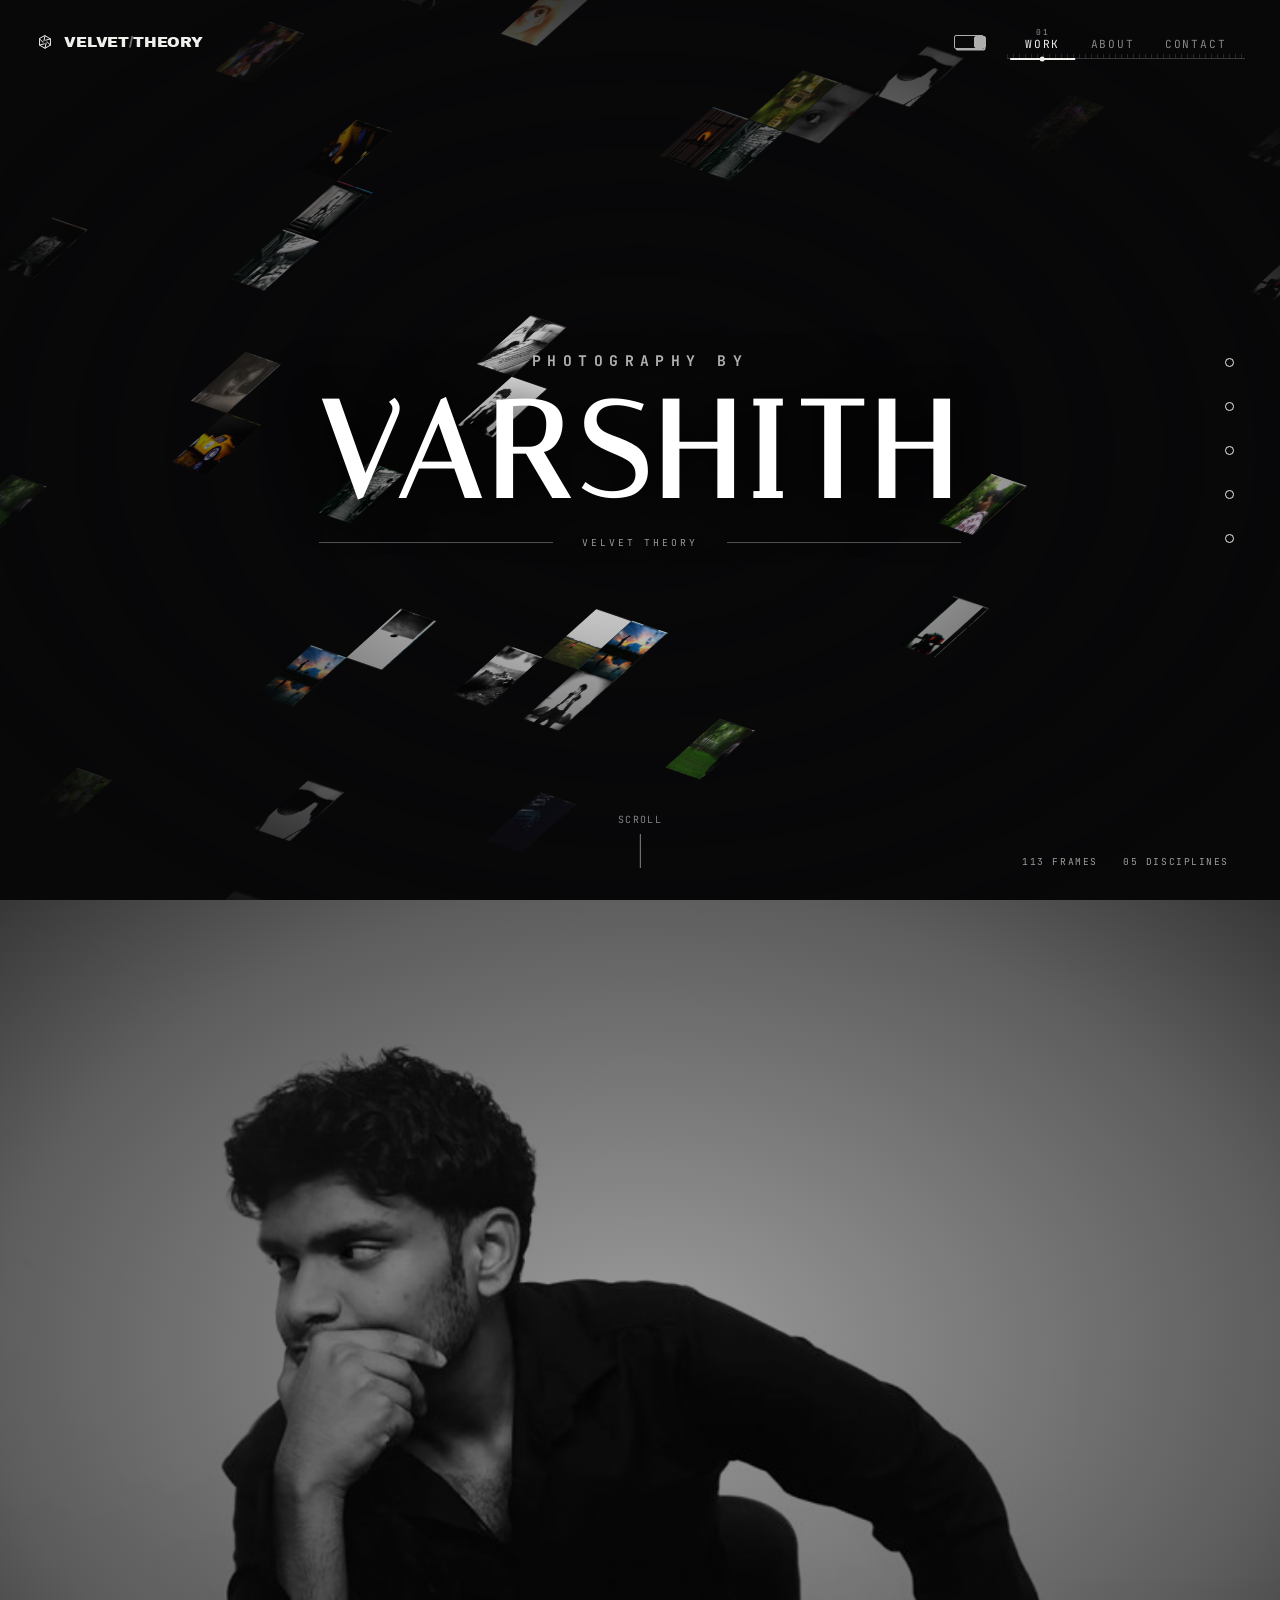
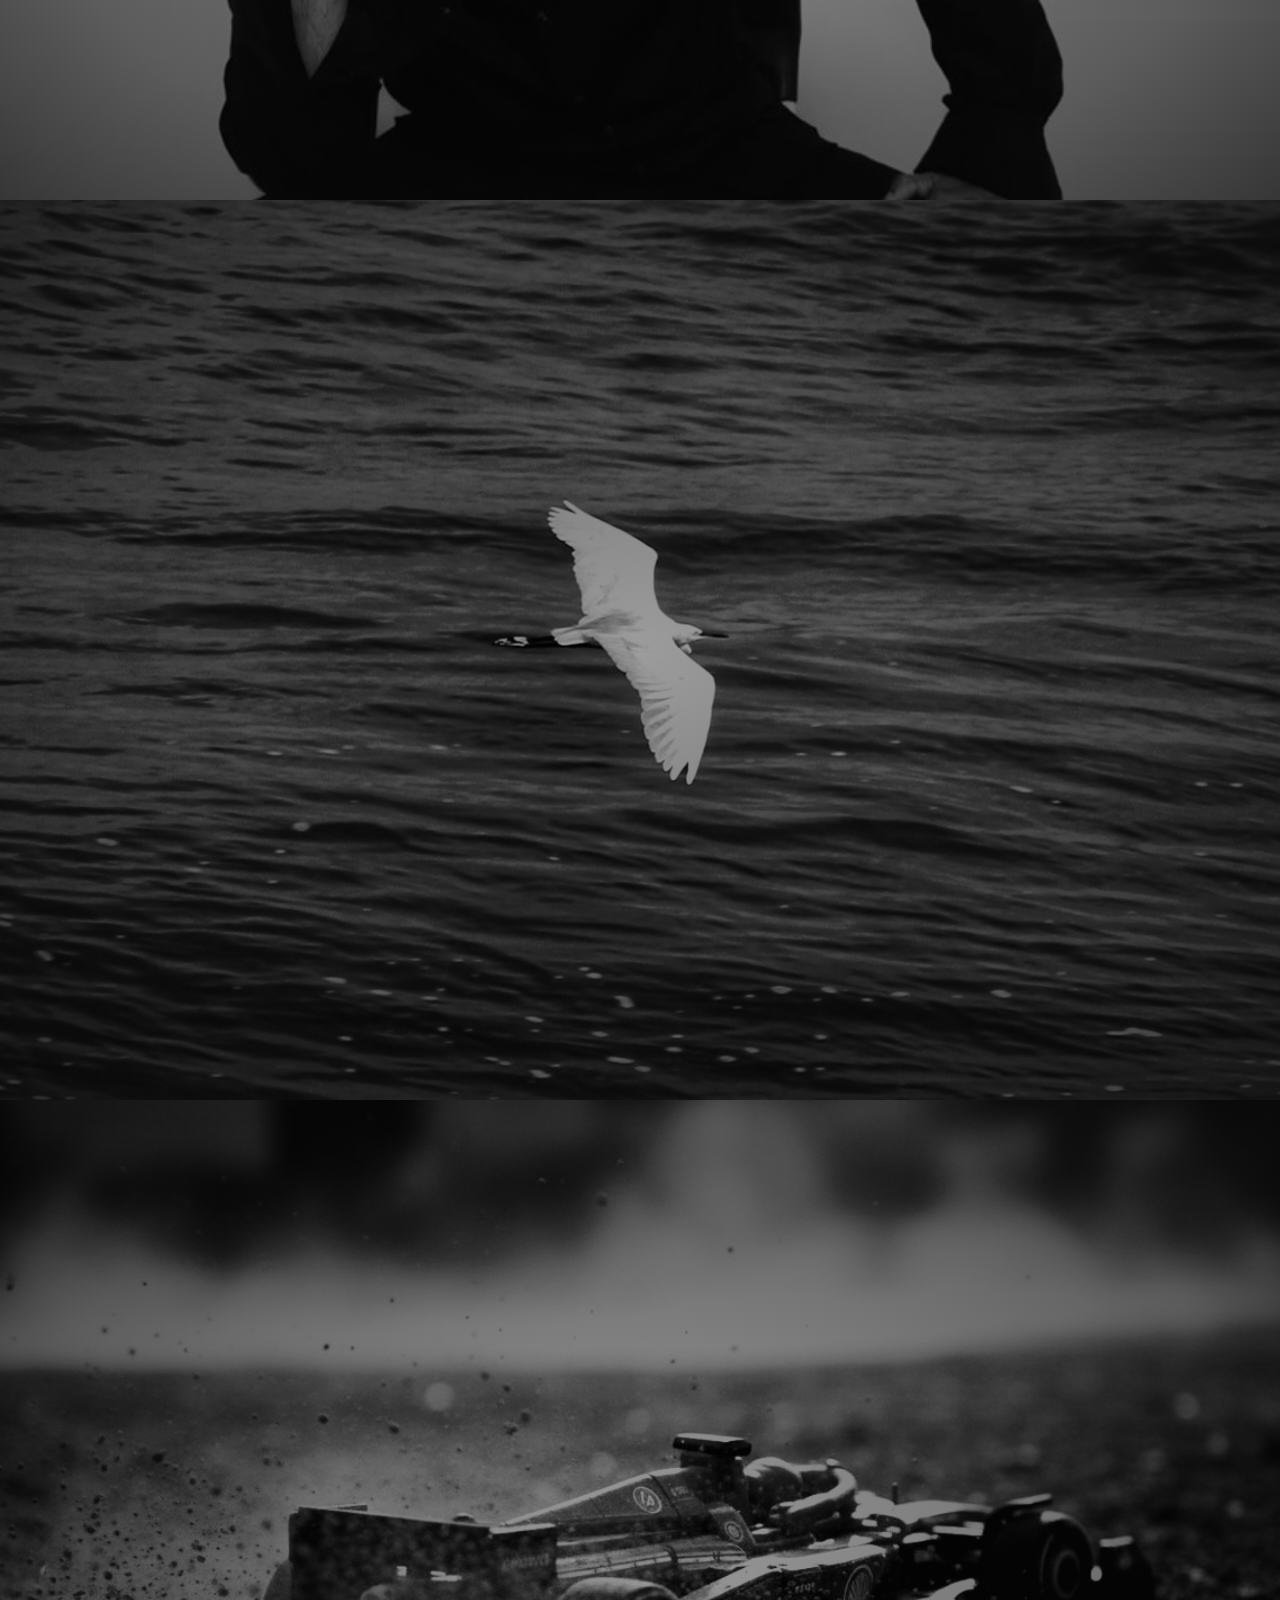
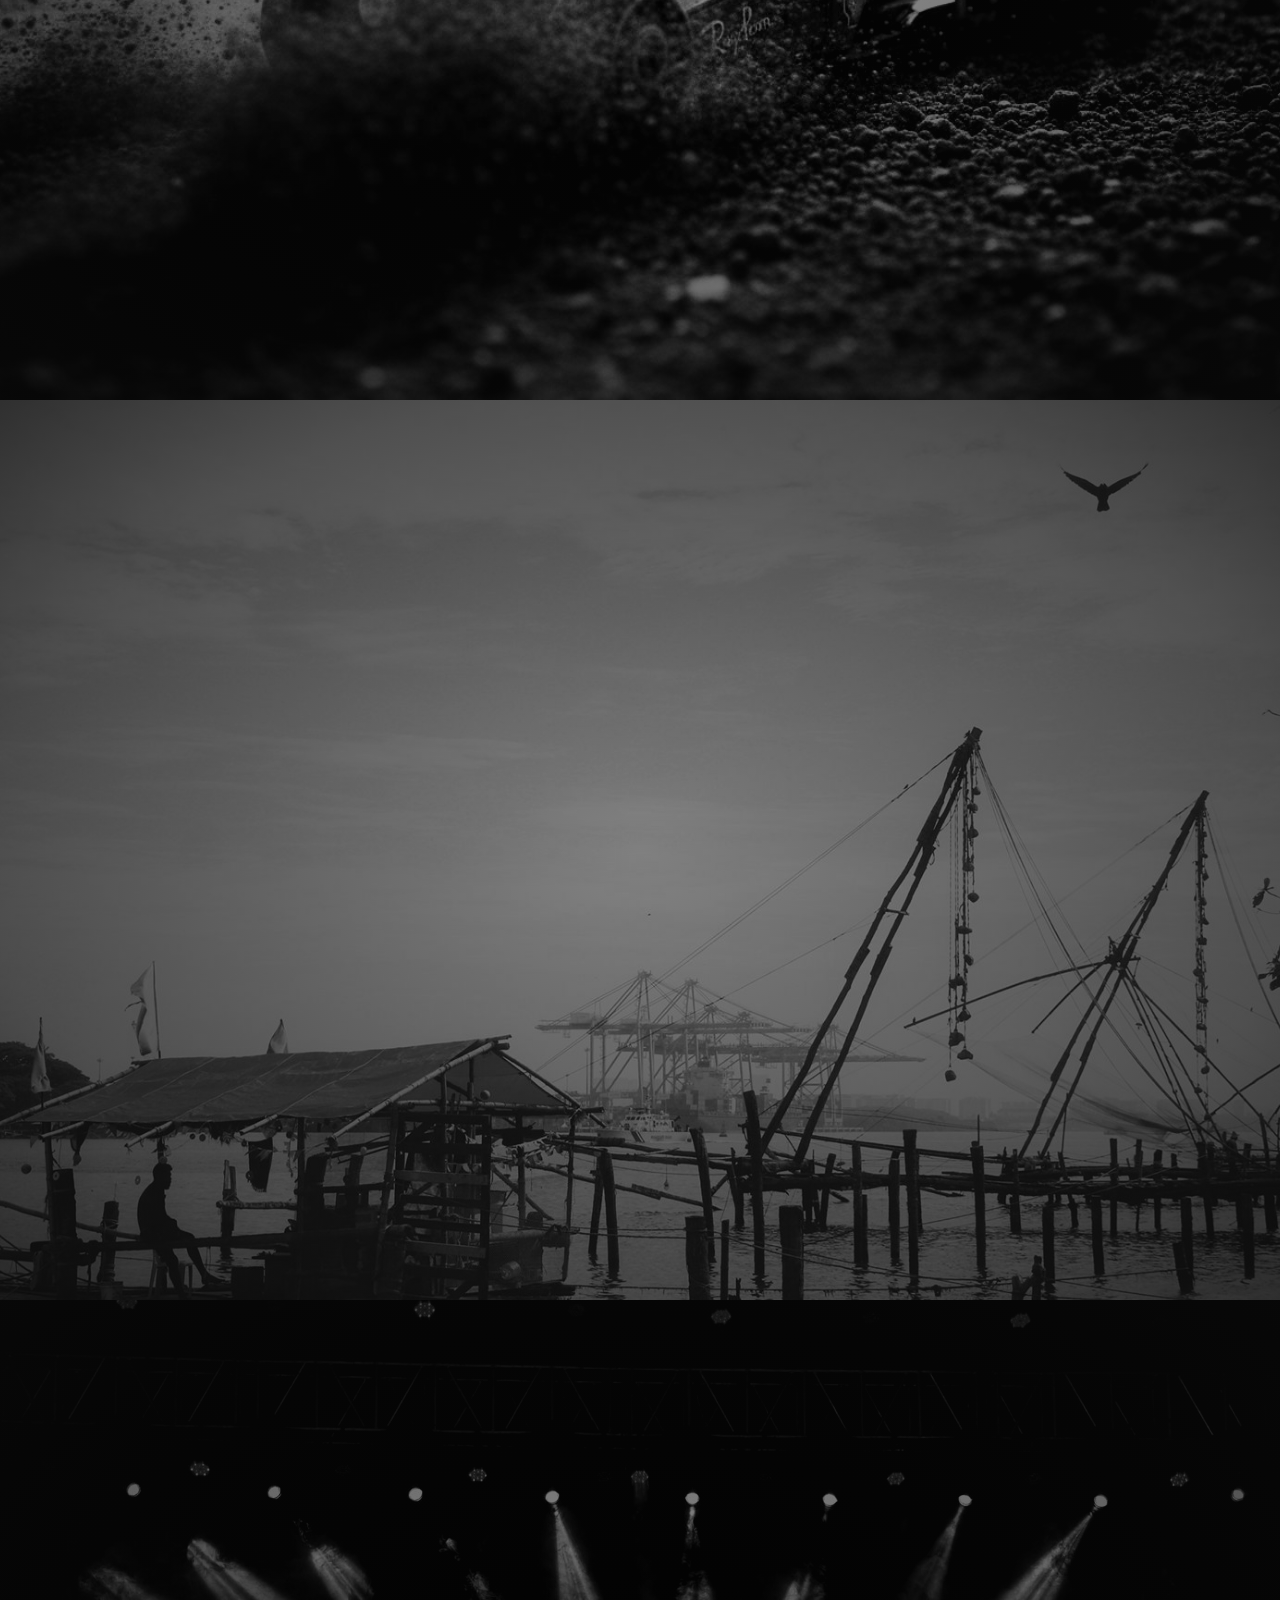
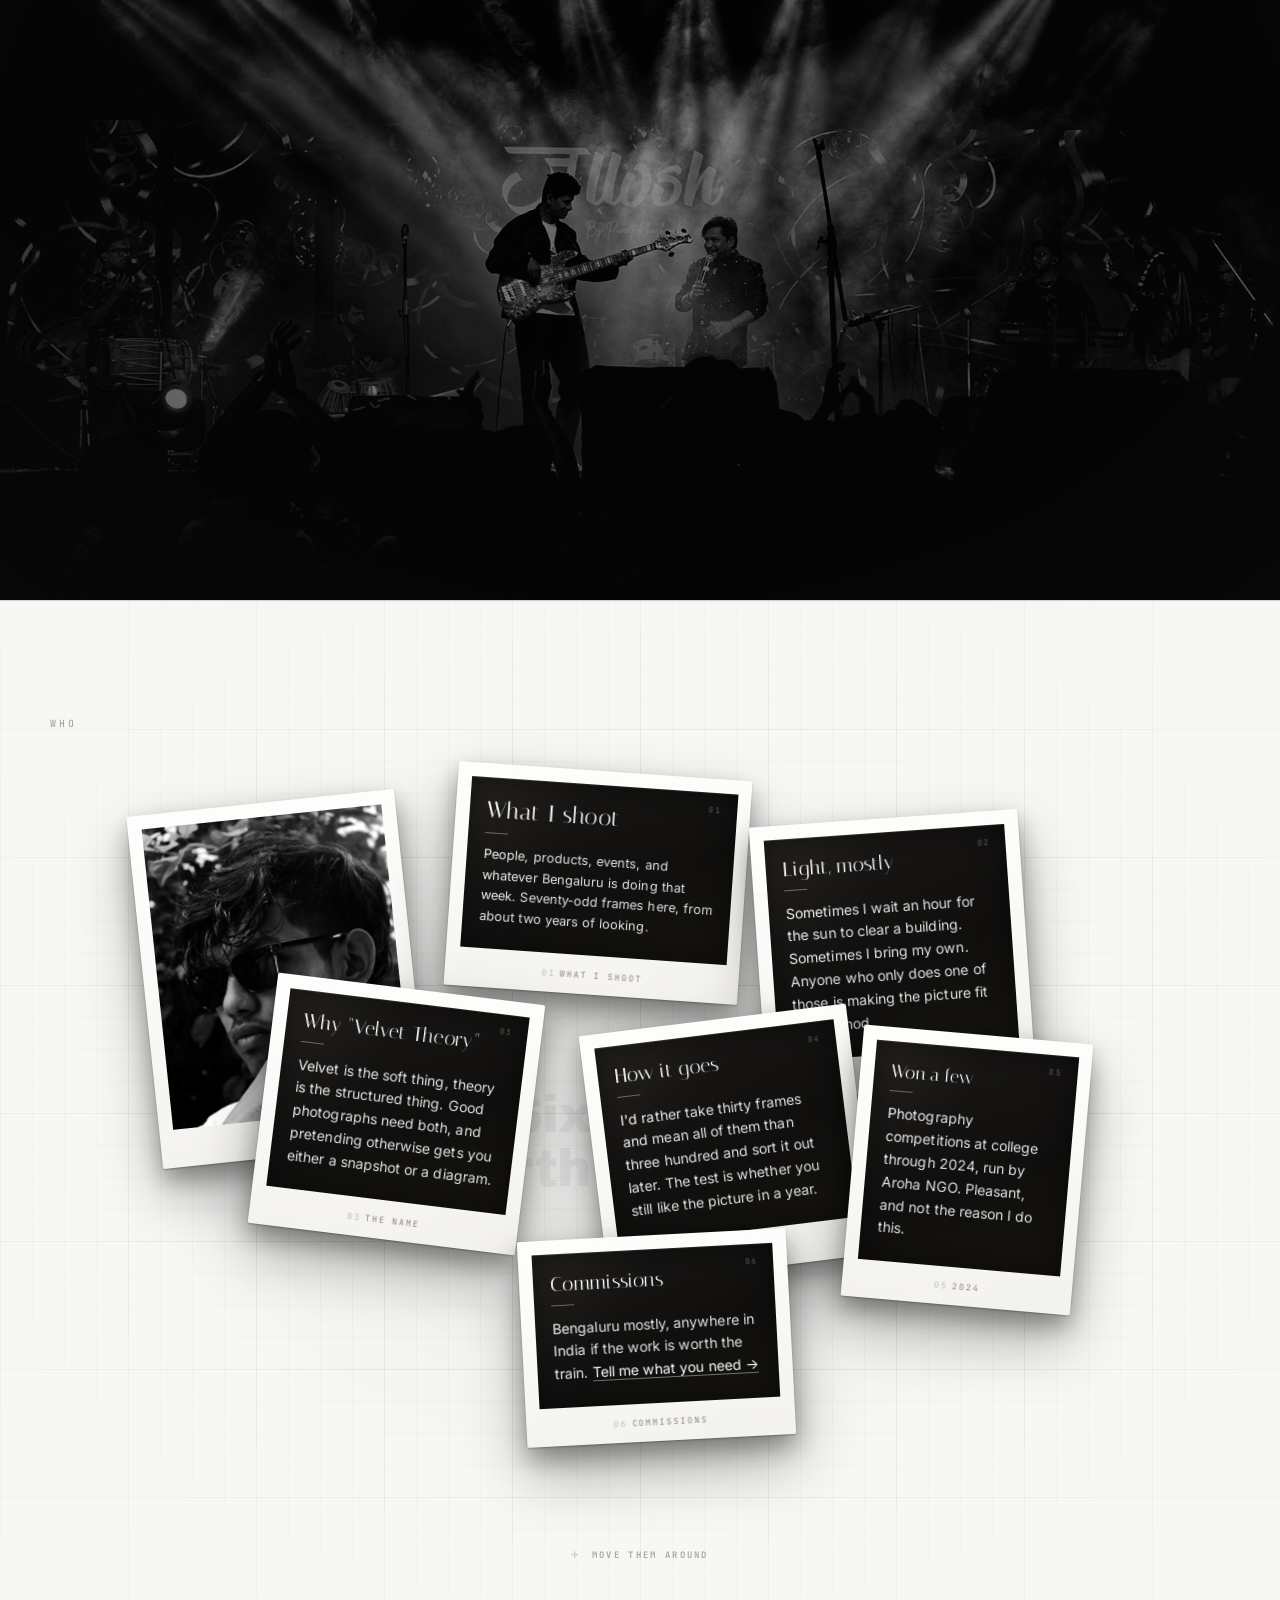
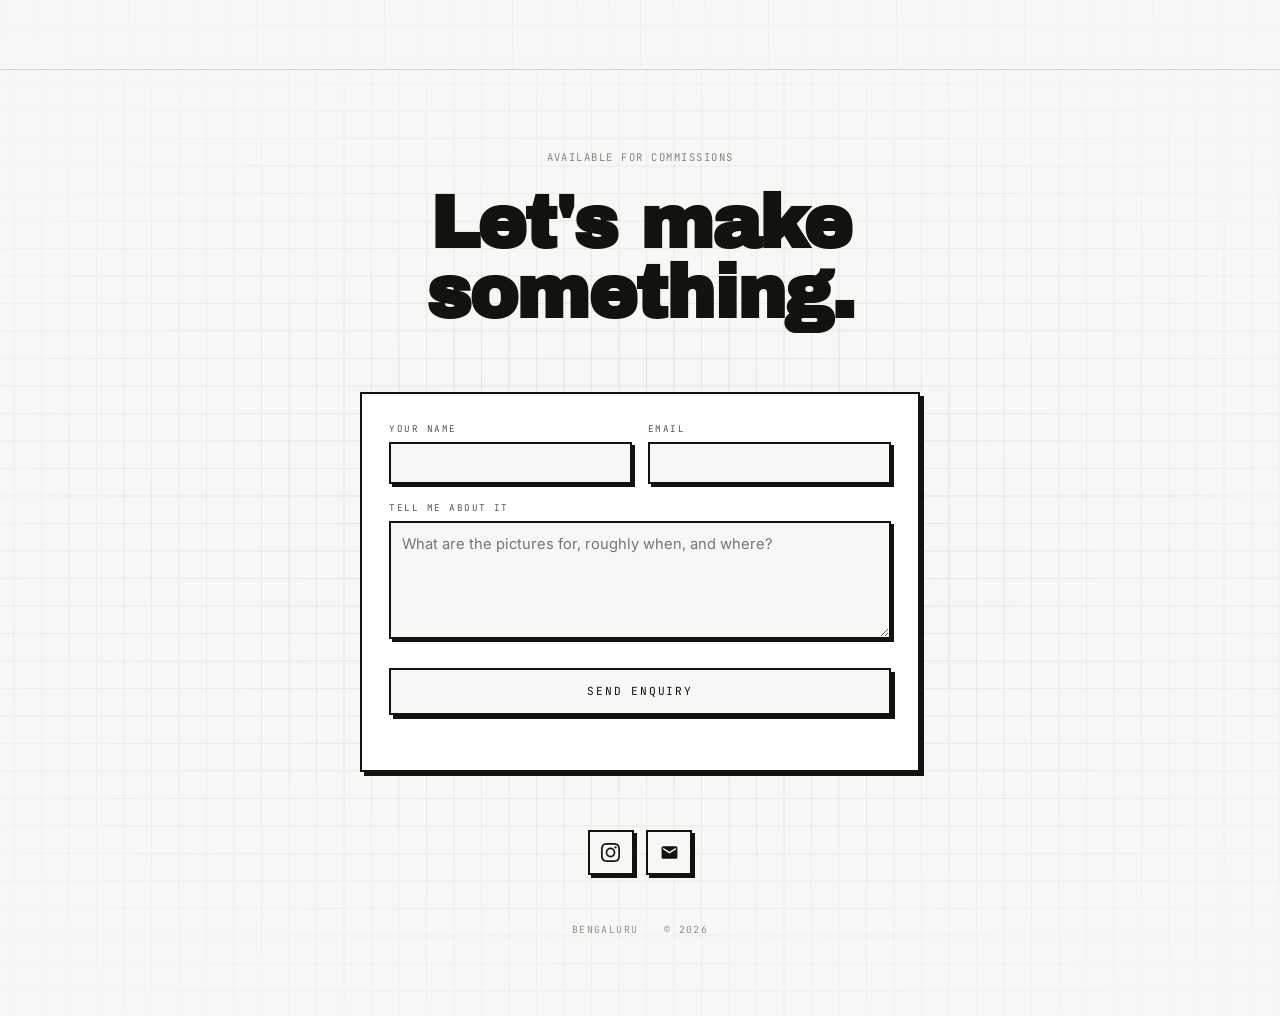
==== commit 48e7ecff: "Thumbnails in the Work menu, frame counts always visible" ====
--- a/PUBLISH/index.html
+++ b/PUBLISH/index.html
@@ -365,7 +365,7 @@
 
   .ring-item{
     position:relative;
-    display:grid; grid-template-columns:1.6rem 1fr auto;
+    display:grid; grid-template-columns:1.6rem 1fr auto auto;
     align-items:center; gap:.9rem;
     padding:.5rem 1.1rem .5rem .9rem;
     font-family:'JetBrains Mono',monospace;
@@ -375,9 +375,29 @@
   }
   .ring-item:hover{color:var(--fg); background:rgba(var(--wash),.06);}
   .ring-item b{font-weight:400; opacity:.4; font-size:.56rem;}
-  .ring-item span{color:var(--accent); opacity:0; font-size:.56rem;
-                  transition:opacity var(--t-tap) var(--ease);}
-  .ring-item:hover span{opacity:.85;}
+  /* The frame count is always visible now, not only on hover: it tells
+     someone whether a category is worth opening, which is the one thing
+     a menu of names cannot. Quiet until hovered, then it comes up. */
+  .ring-item span{
+    color:rgba(var(--wash),.42); font-size:.56rem;
+    transition:color var(--t-tap) var(--ease);
+  }
+  .ring-item:hover span{color:var(--accent);}
+
+  /* ---- the thumbnail ----
+     A photographer's menu shows the work. The frame grows out of the
+     right edge on hover rather than sitting there permanently, so the
+     list stays a list until you are actually choosing from it. */
+  .ring-thumb{
+    display:block; width:0; height:2.1rem;
+    background-size:cover; background-position:center;
+    filter:grayscale(1) contrast(1.05);
+    transition:width var(--t-move) var(--ease-out),
+               filter var(--t-move) var(--ease-out);
+  }
+  .ring-item:hover .ring-thumb{ width:3.2rem; filter:grayscale(0) contrast(1); }
+  /* nothing to preview in a category with no work in it */
+  .ring-item.empty .ring-thumb{ display:none; }
   /* the detent notch, on the left edge */
   .ring-item::before{
     content:''; position:absolute; left:0; top:50%;
@@ -397,7 +417,7 @@
     color:#fff;
   }
   .ring-item.wild:hover b,
-  .ring-item.wild:hover span{color:#fff; opacity:.8;}
+  .ring-item.wild:hover span{color:#fff !important; opacity:.8;}
   .ring-item.wild:hover::before{background:#fff;}
   /* an empty hidden category still answers the hover, so it reads as
      deliberate rather than broken */
@@ -6512,6 +6532,14 @@
   const ring = document.getElementById('nav-ring');
   if (!dial || !ring) return;
 
+  /* Each row carries a thumbnail of its own cover, revealed on hover.
+     A photographer's menu should show the work rather than a coloured
+     dot or an invented icon — and it tells someone choosing a category
+     something true about what is inside it.
+
+     The image is only loaded when the ring is first opened (see below),
+     so six covers are not fetched by every visitor who never touches
+     the menu. */
   ring.innerHTML = CATS.map((c, i) => {
     const n = shotsFor(c).length;
     return `<a class="ring-item${n ? '' : ' empty'}${c.hidden ? ' wild' : ''}"
@@ -6519,8 +6547,20 @@
       <b>${String(i + 1).padStart(2,'0')}</b>
       <em style="font-style:normal">${c.name}</em>
       <span>${n ? n + ' frames' : 'soon'}</span>
+      <i class="ring-thumb" data-src="${c.cover}" aria-hidden="true"></i>
     </a>`;
   }).join('');
+
+  /* Load the thumbnails once, the first time the menu opens. */
+  let thumbsLoaded = false;
+  function loadThumbs(){
+    if (thumbsLoaded) return;
+    thumbsLoaded = true;
+    ring.querySelectorAll('.ring-thumb').forEach(el => {
+      const src = el.dataset.src;
+      if (src) el.style.backgroundImage = `url('${src}')`;
+    });
+  }
 
   ring.querySelectorAll('.ring-item').forEach(el => {
     el.addEventListener('click', e => {
@@ -6532,7 +6572,7 @@
 
   // a short delay on leaving, so crossing the gap does not close it
   let closeT = null;
-  const open  = () => { clearTimeout(closeT); dial.classList.add('open'); };
+  const open  = () => { clearTimeout(closeT); loadThumbs(); dial.classList.add('open'); };
   const close = () => { closeT = setTimeout(() => dial.classList.remove('open'), 180); };
   dial.addEventListener('pointerenter', open);
   dial.addEventListener('pointerleave', close);
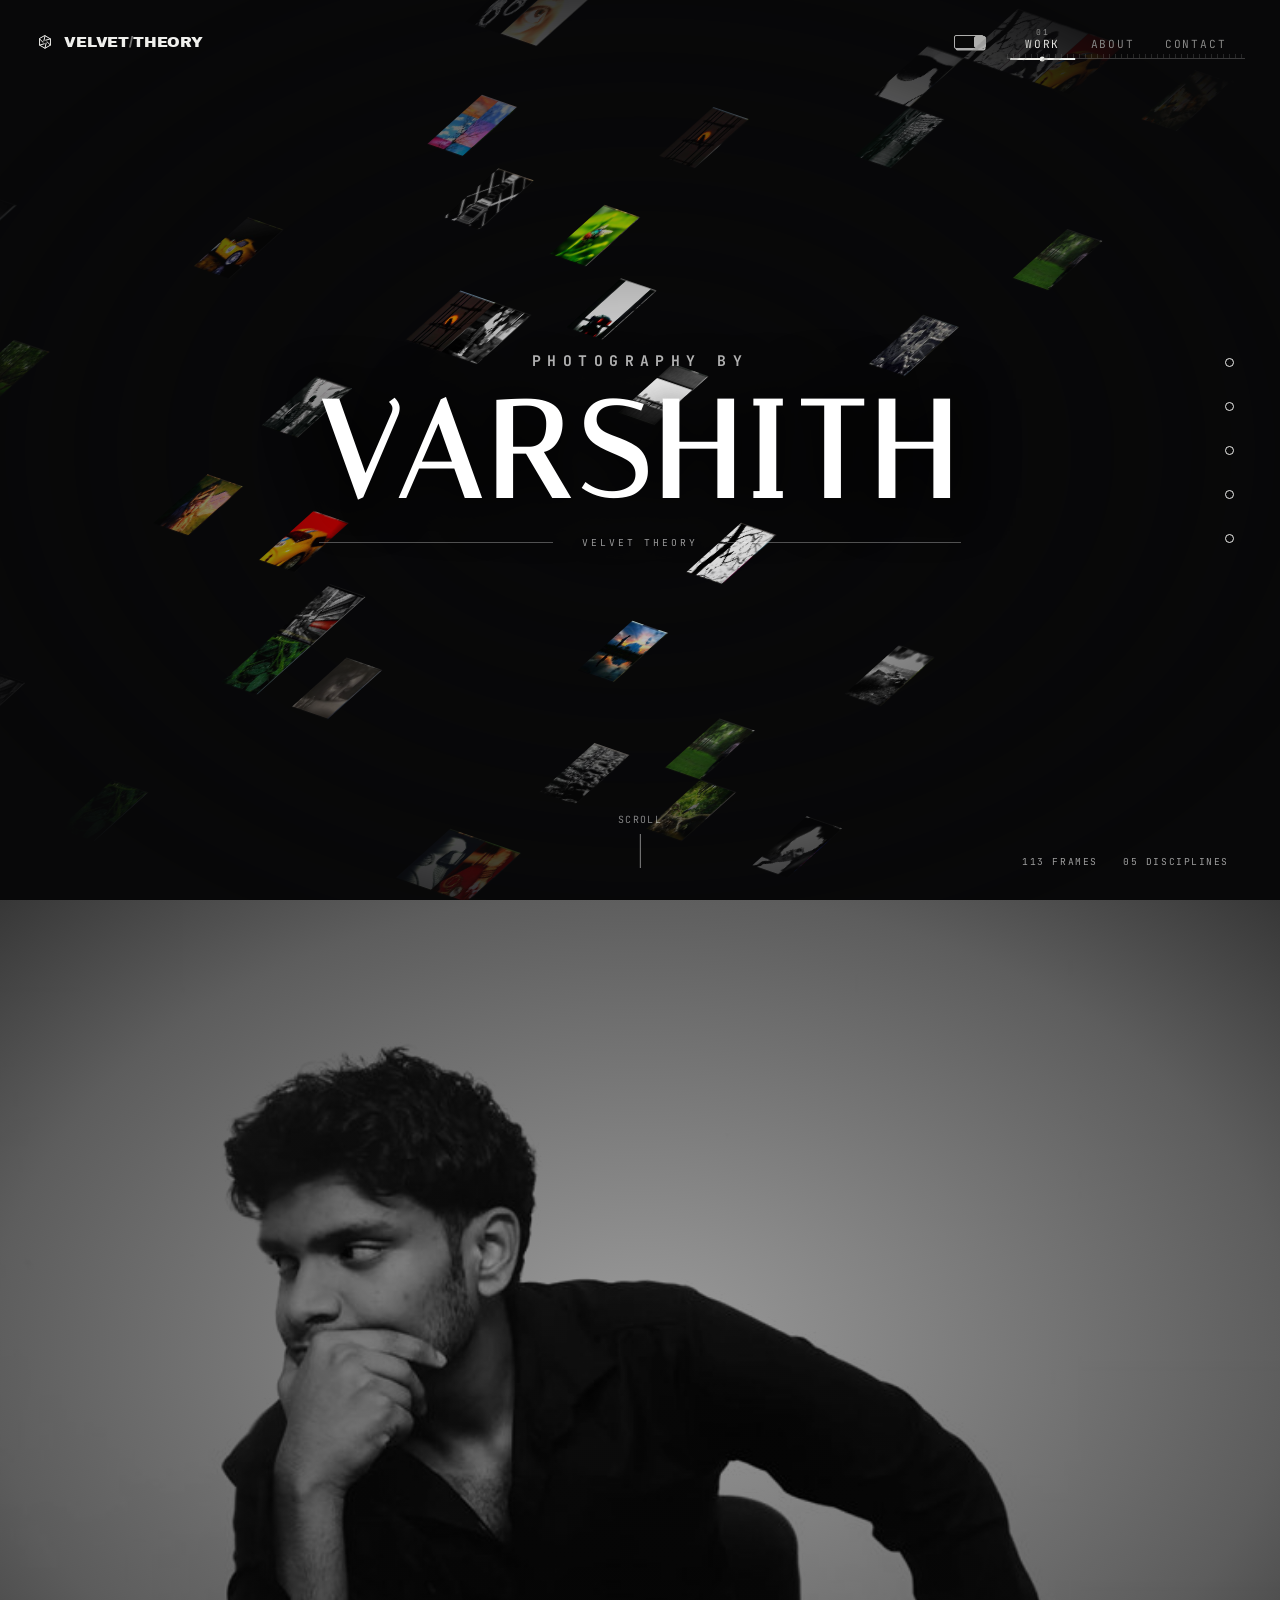
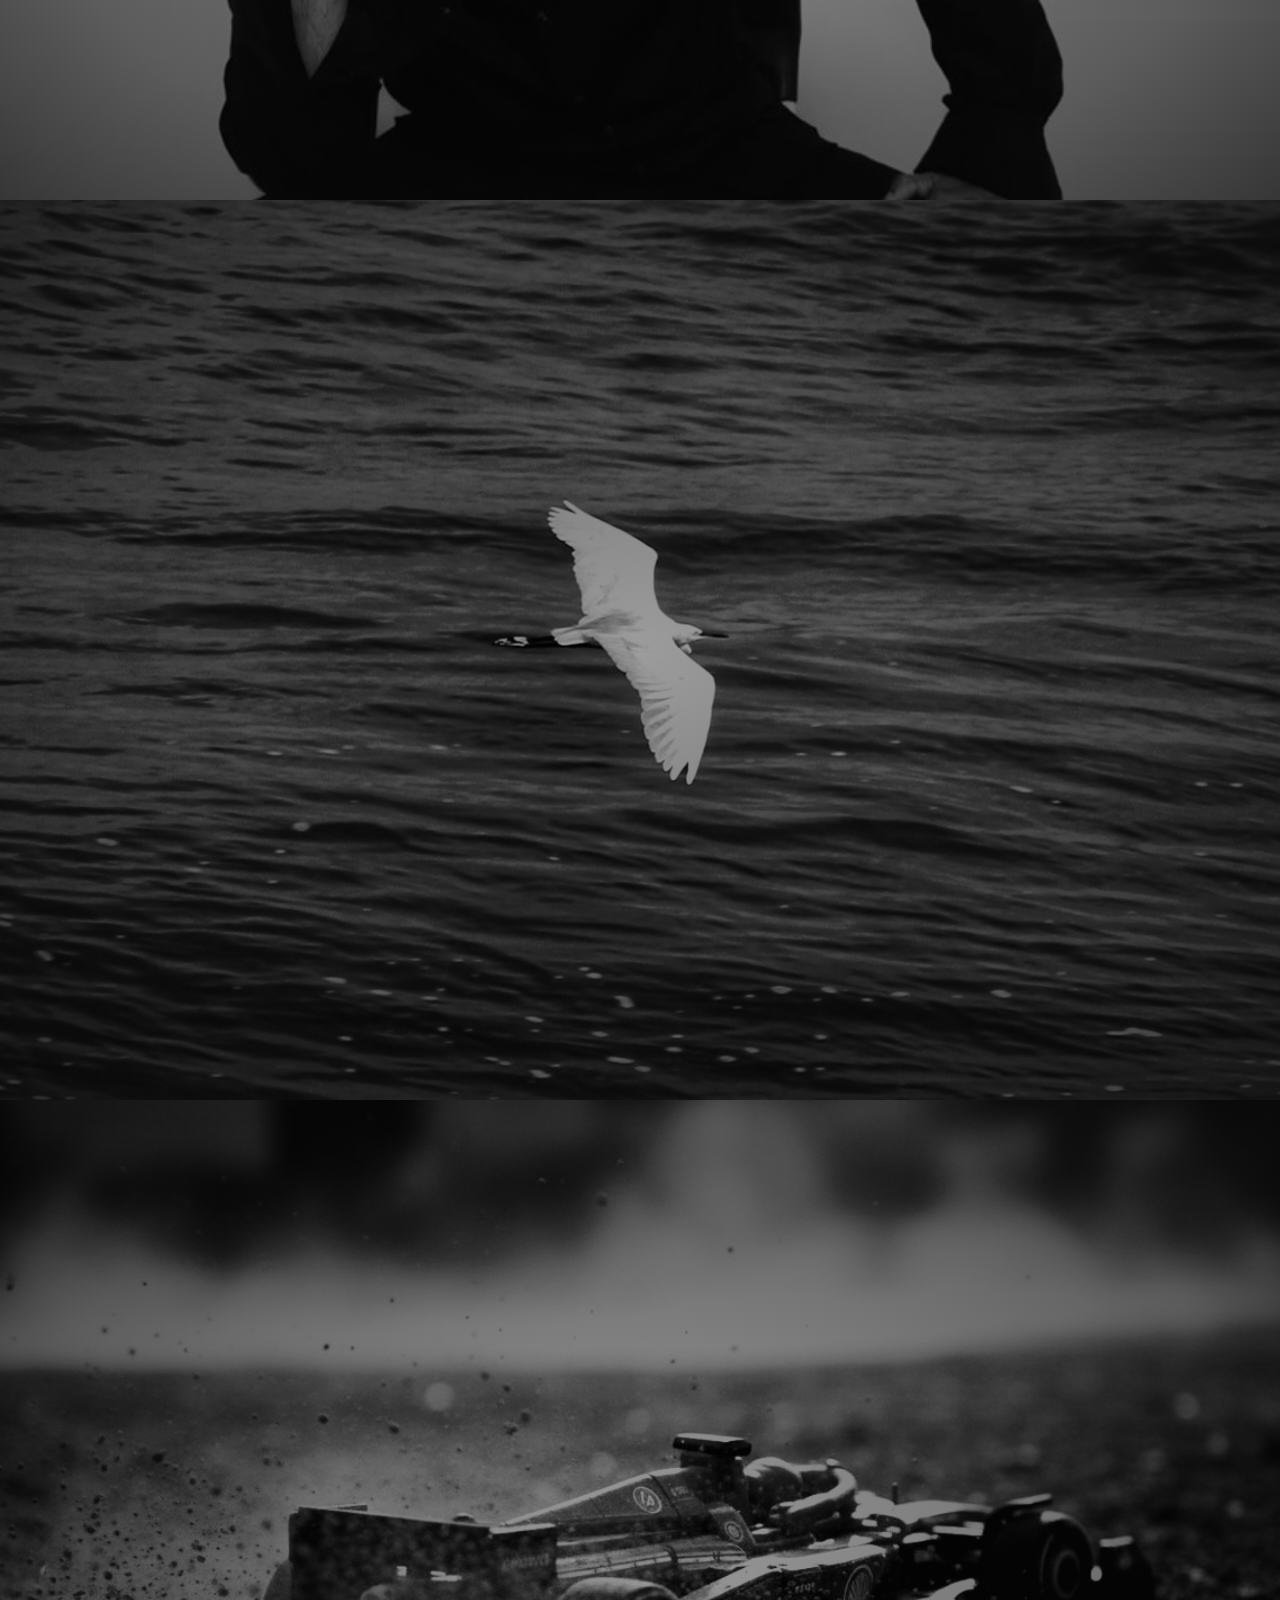
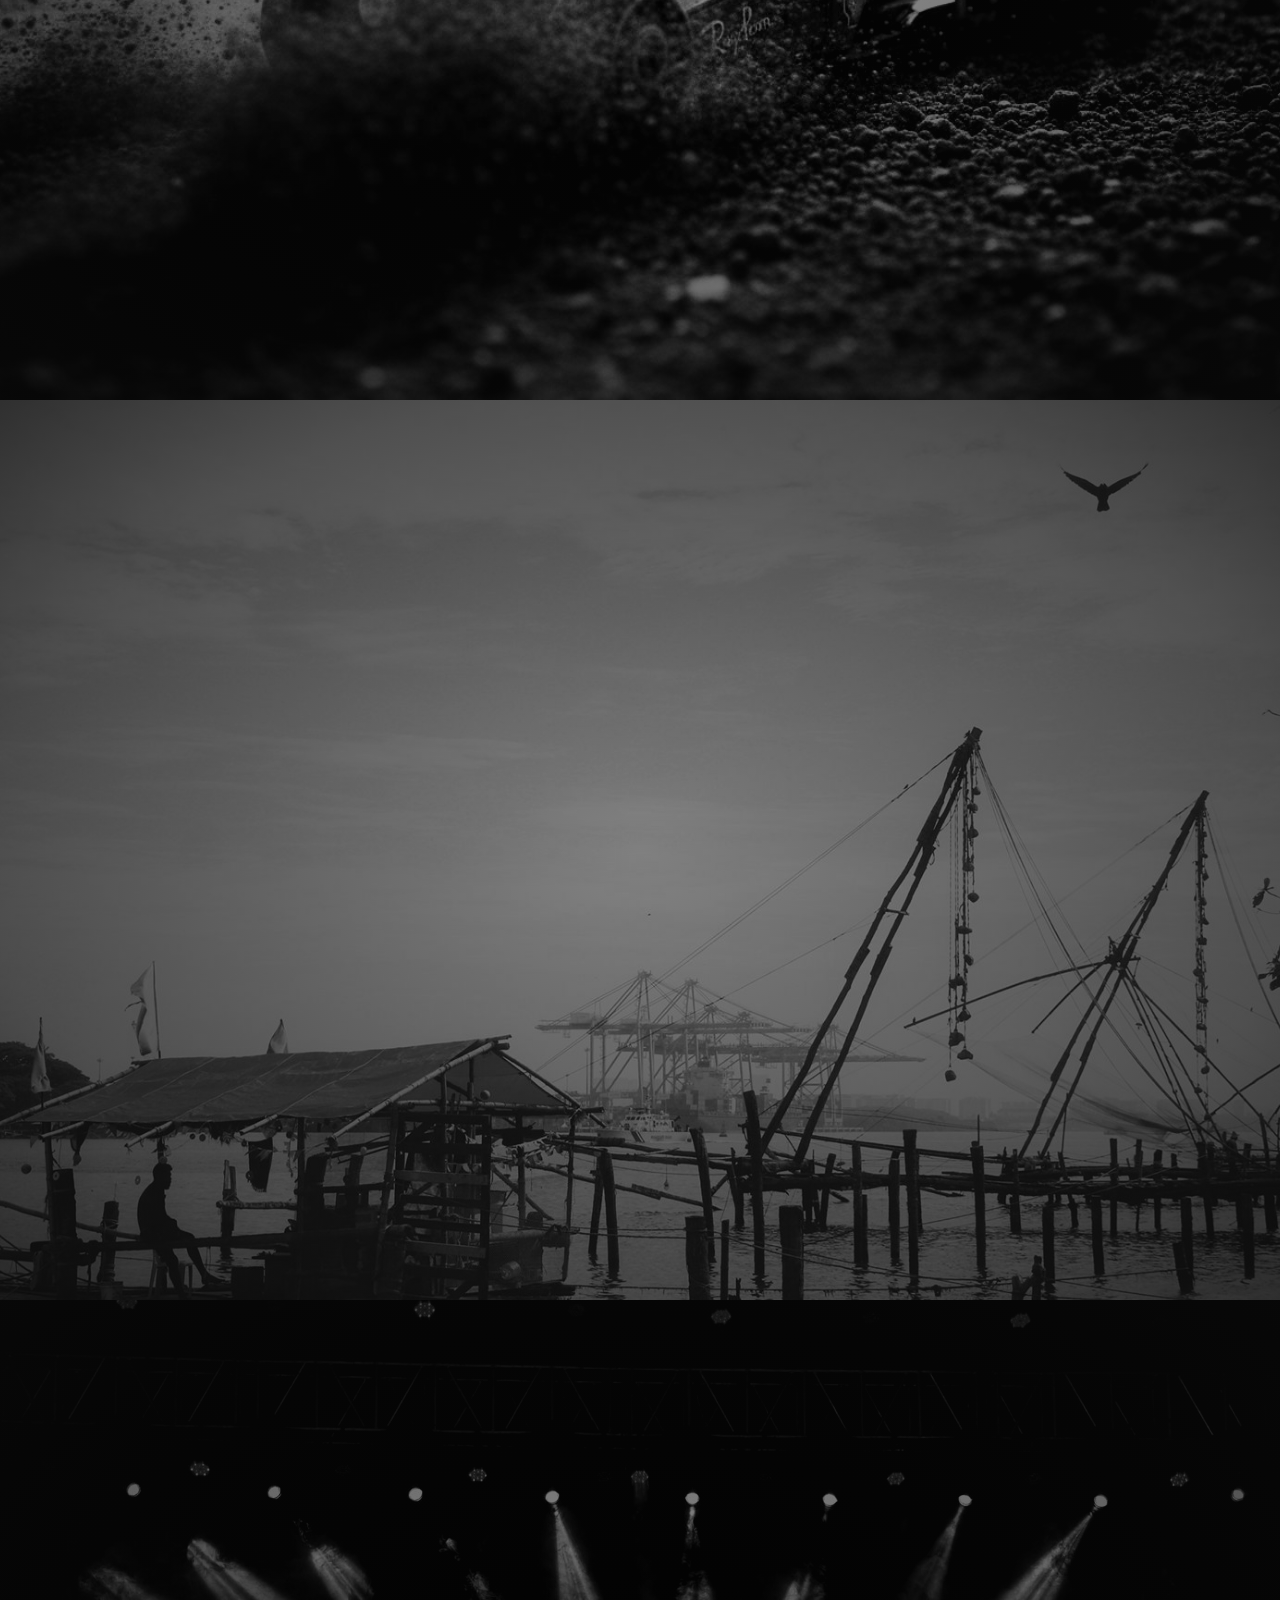
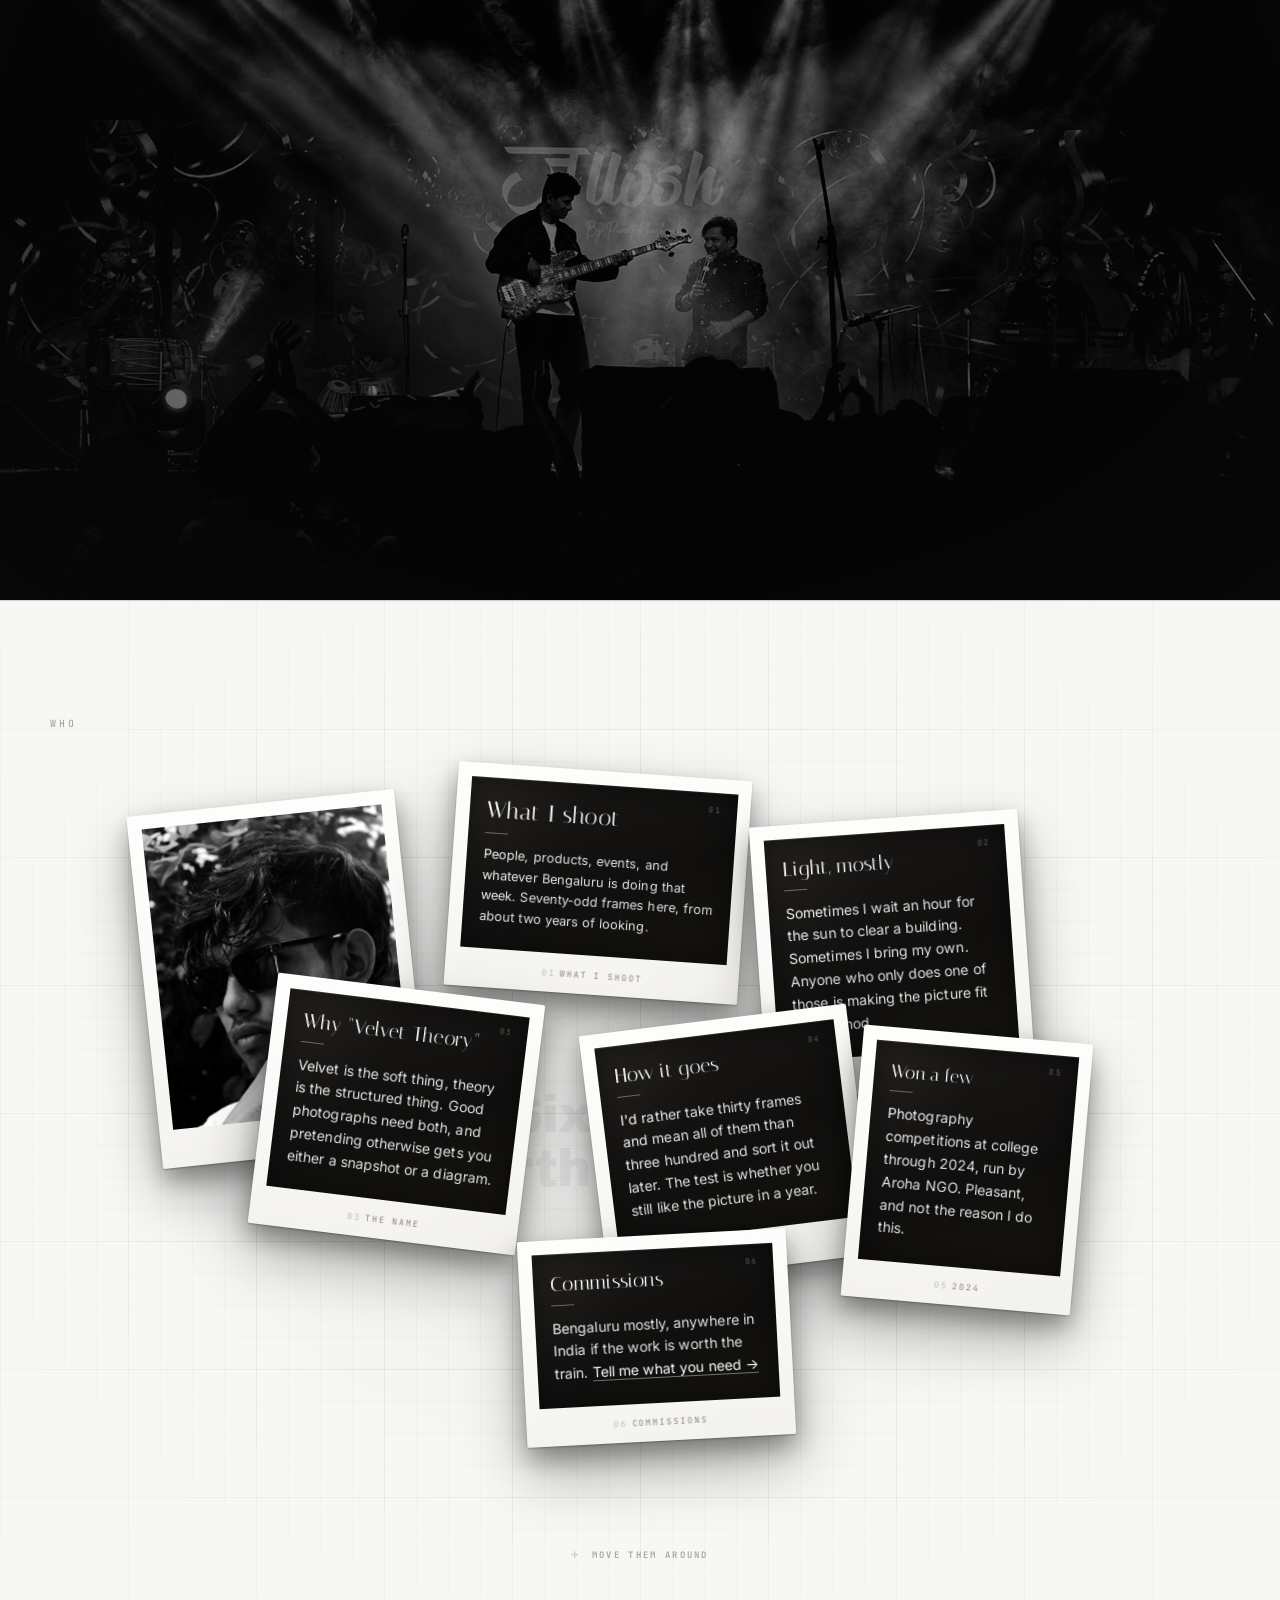
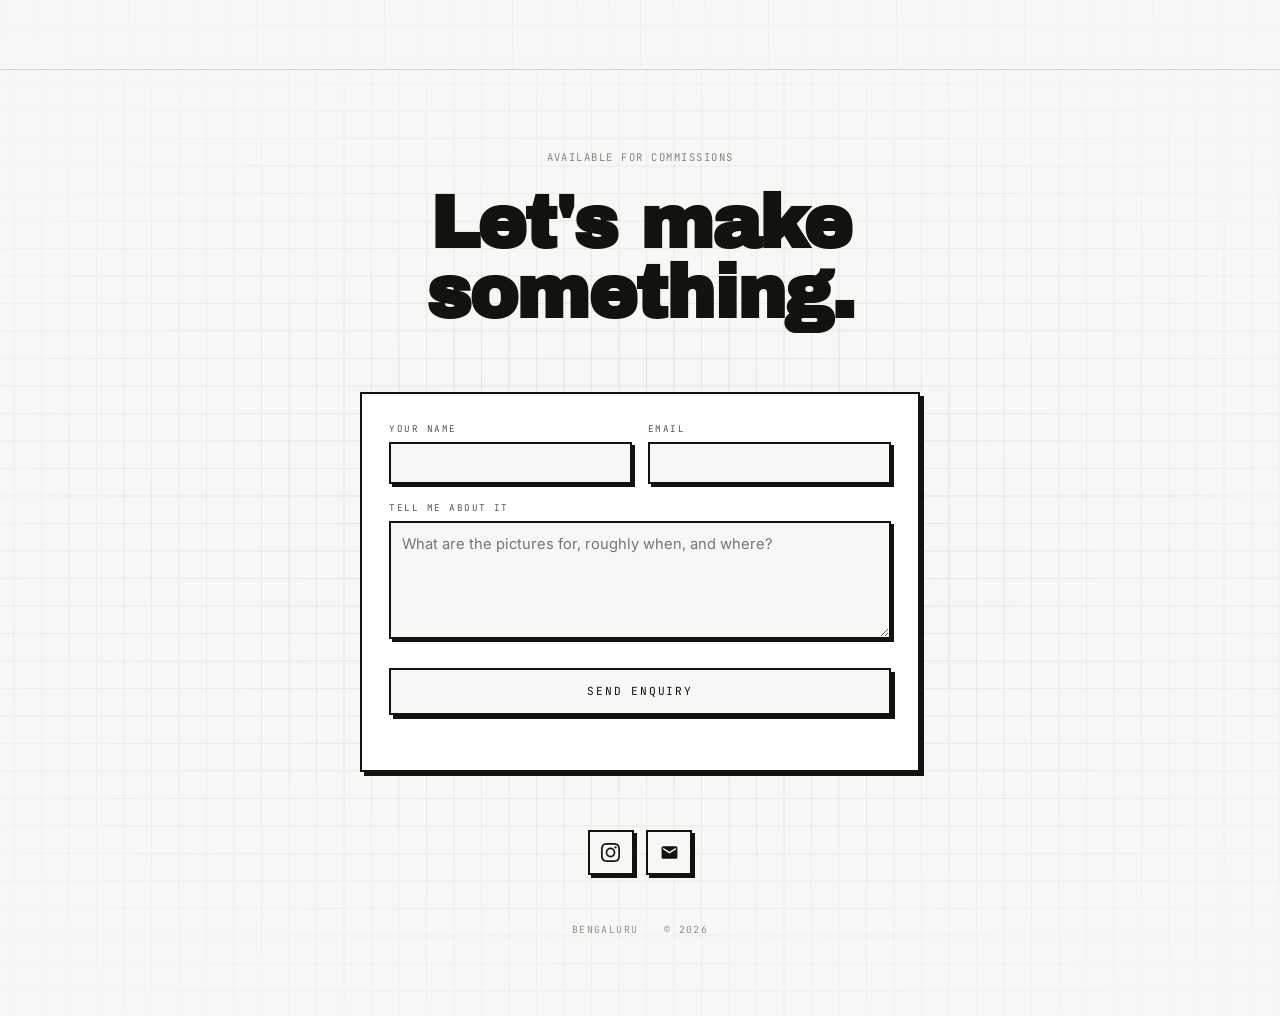
==== commit 465b7f34: "Smaller menu thumbnails" ====
--- a/PUBLISH/index.html
+++ b/PUBLISH/index.html
@@ -389,13 +389,13 @@
      right edge on hover rather than sitting there permanently, so the
      list stays a list until you are actually choosing from it. */
   .ring-thumb{
-    display:block; width:0; height:2.1rem;
+    display:block; width:0; height:1.5rem;
     background-size:cover; background-position:center;
     filter:grayscale(1) contrast(1.05);
     transition:width var(--t-move) var(--ease-out),
                filter var(--t-move) var(--ease-out);
   }
-  .ring-item:hover .ring-thumb{ width:3.2rem; filter:grayscale(0) contrast(1); }
+  .ring-item:hover .ring-thumb{ width:2.3rem; filter:grayscale(0) contrast(1); }
   /* nothing to preview in a category with no work in it */
   .ring-item.empty .ring-thumb{ display:none; }
   /* the detent notch, on the left edge */
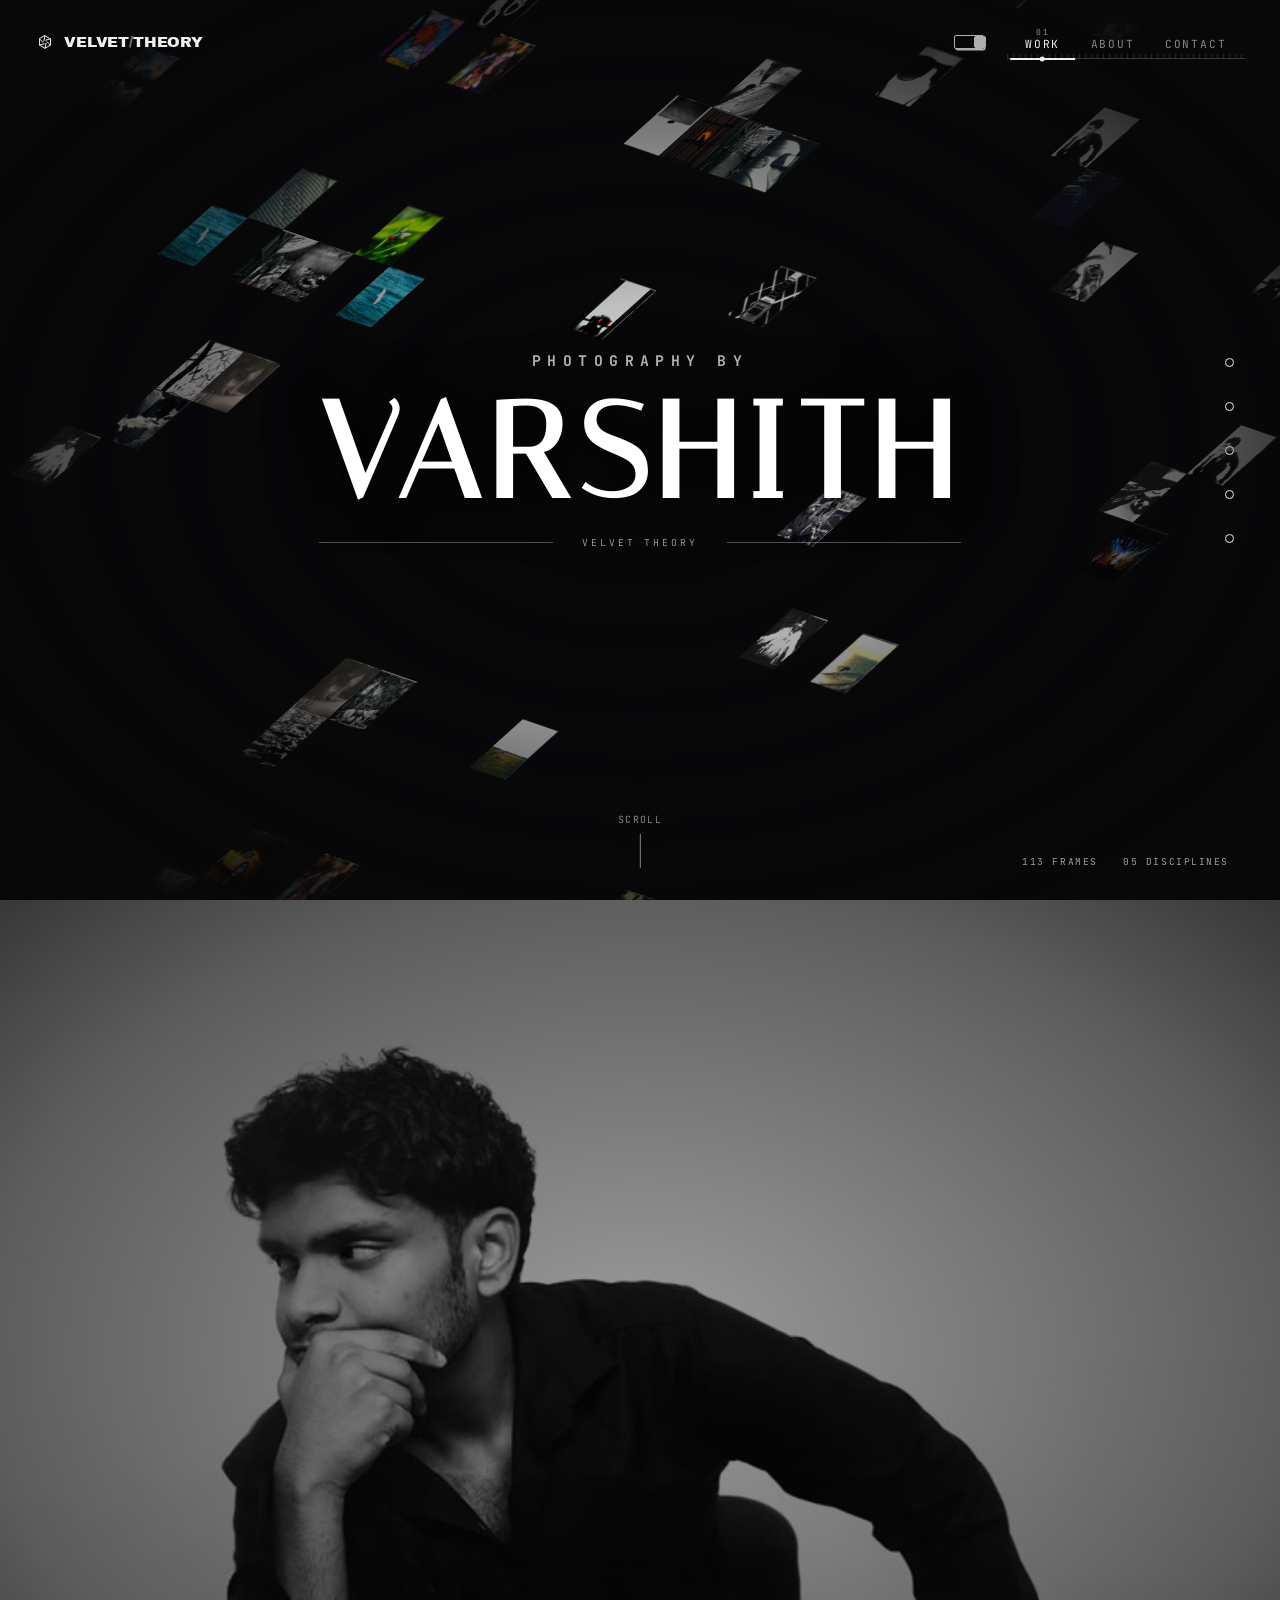
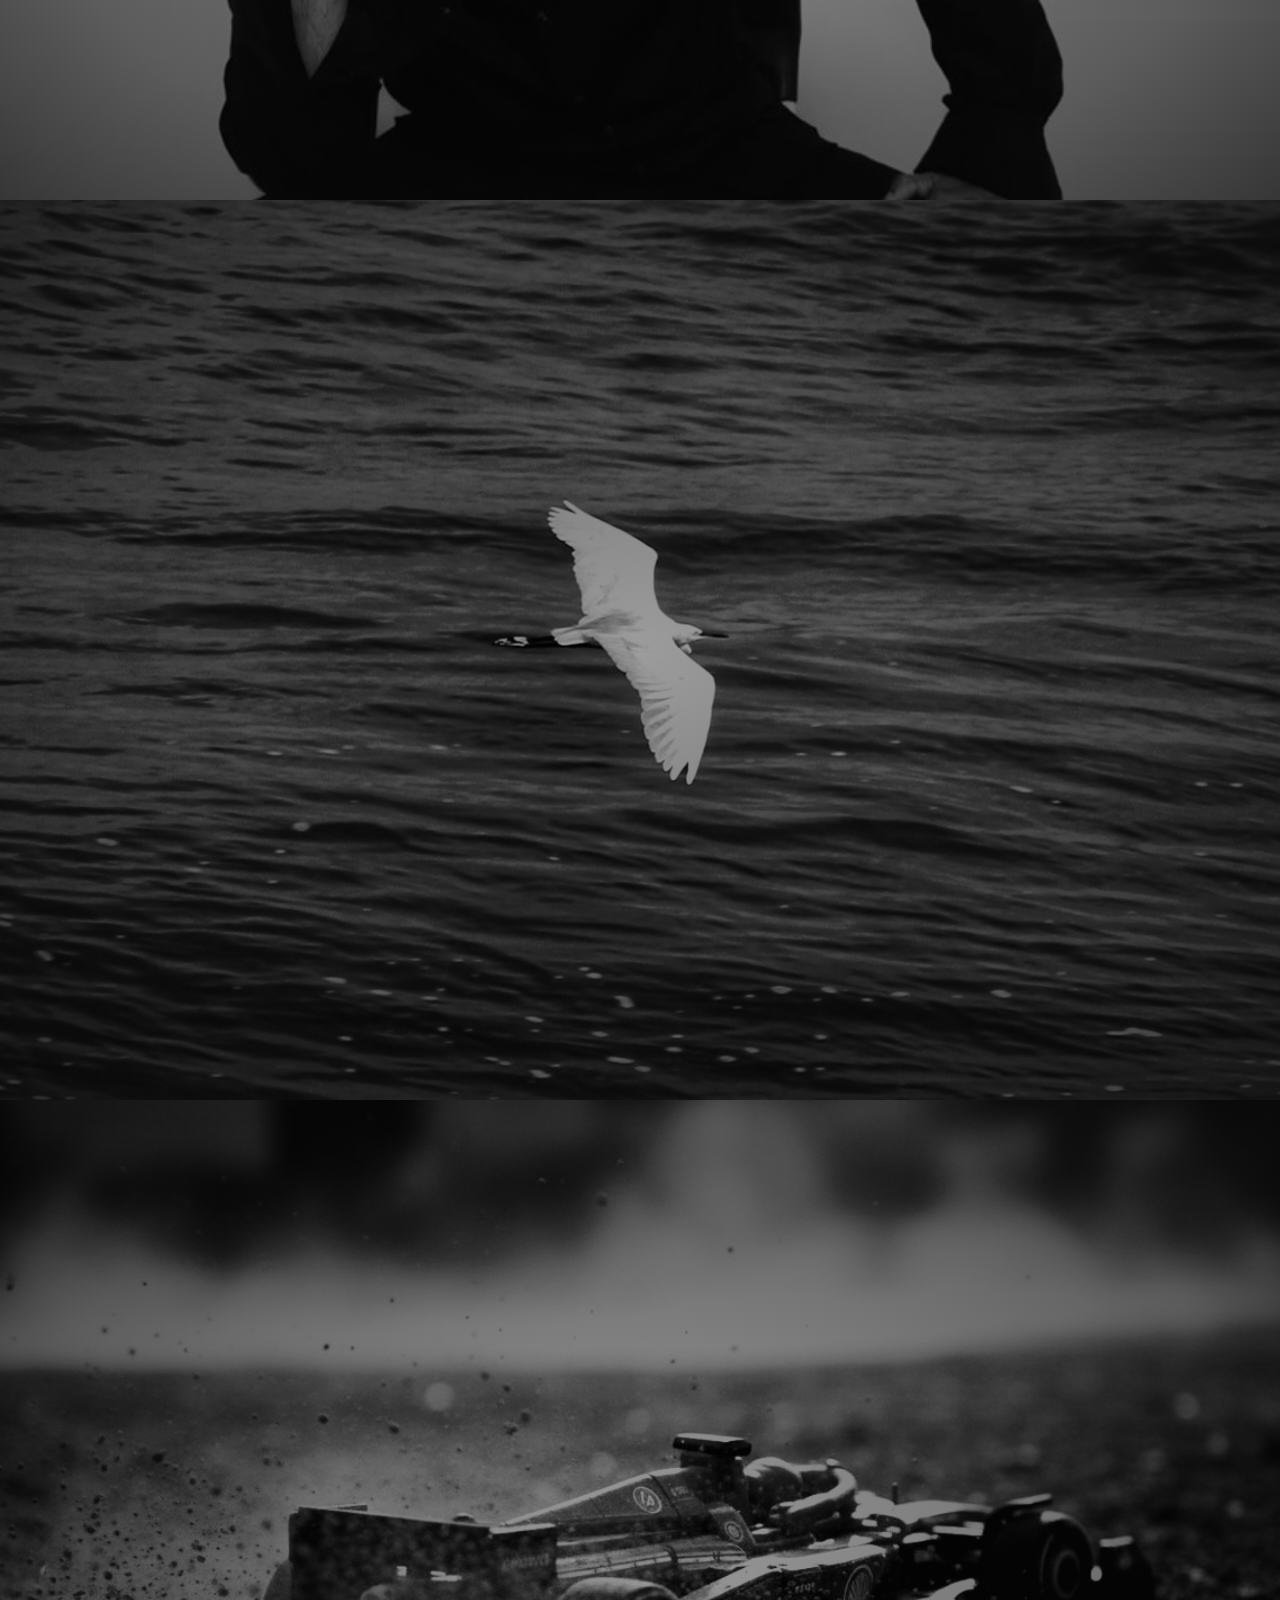
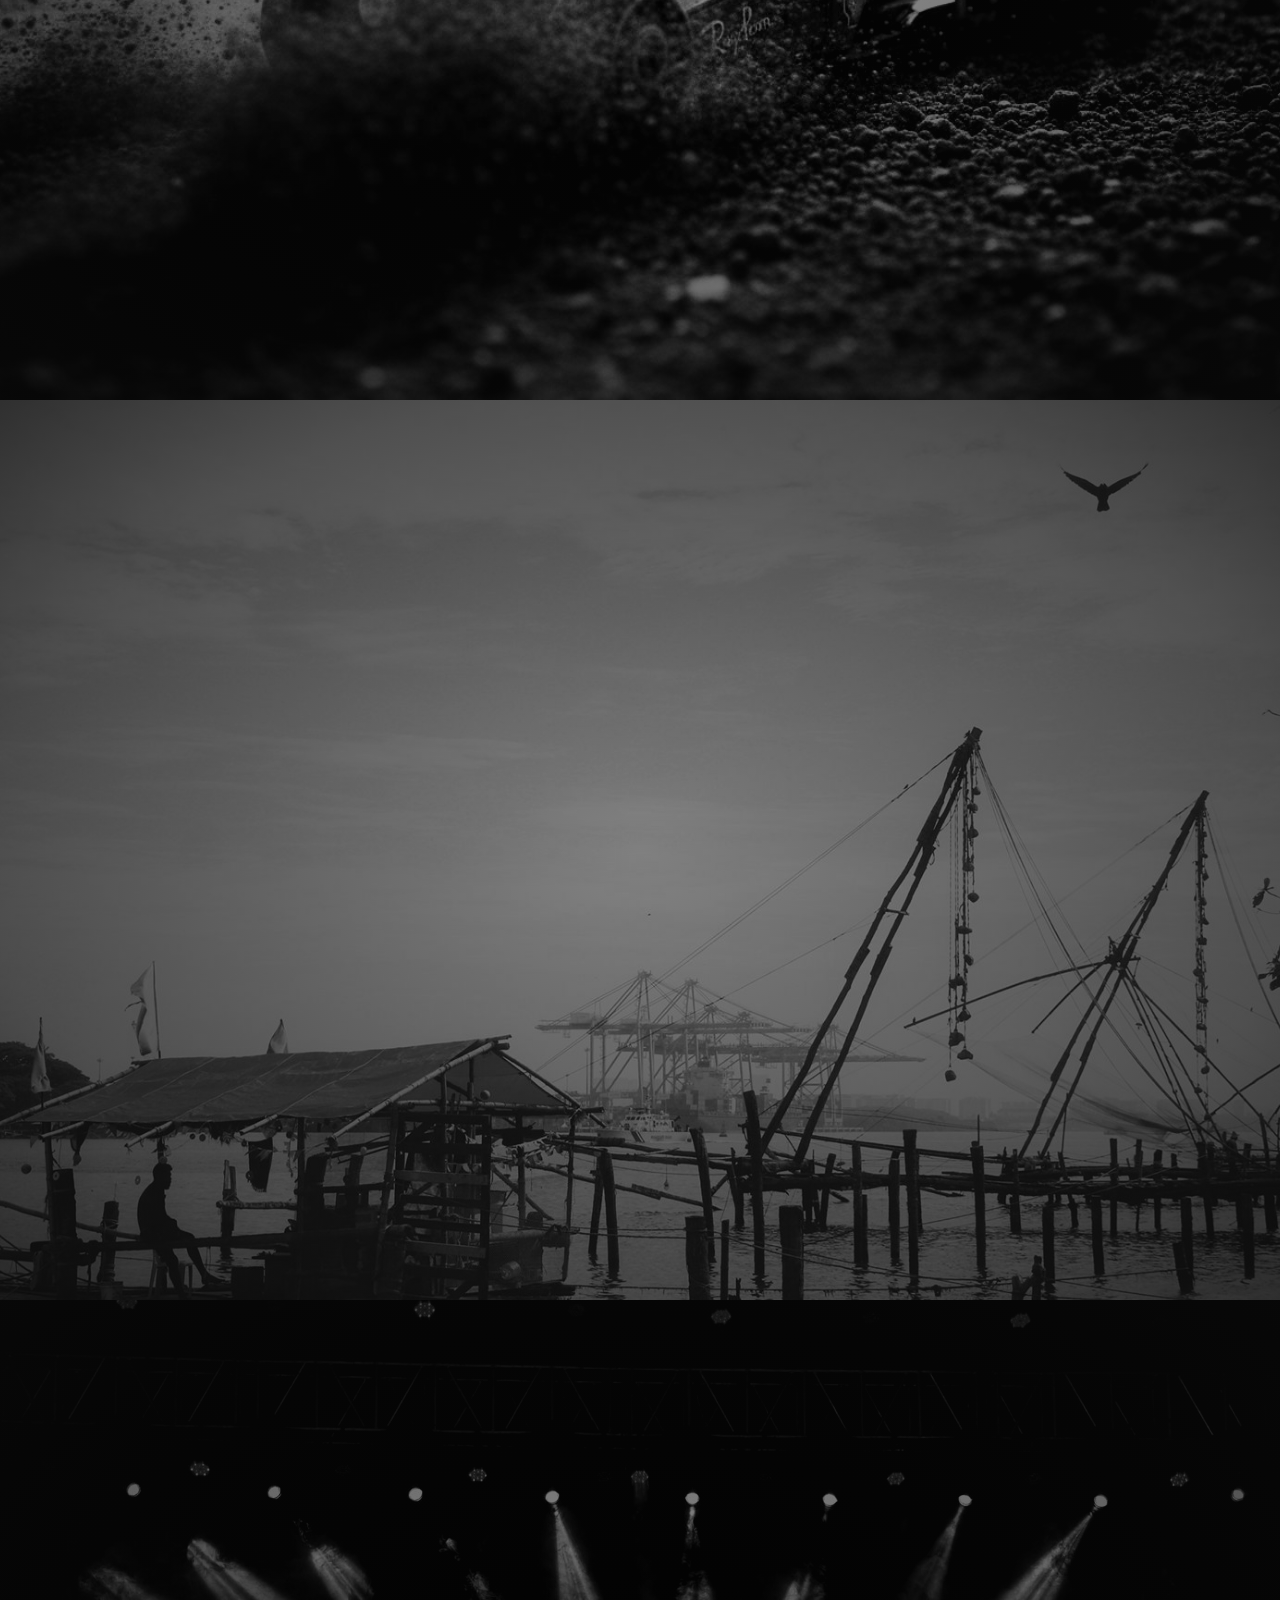
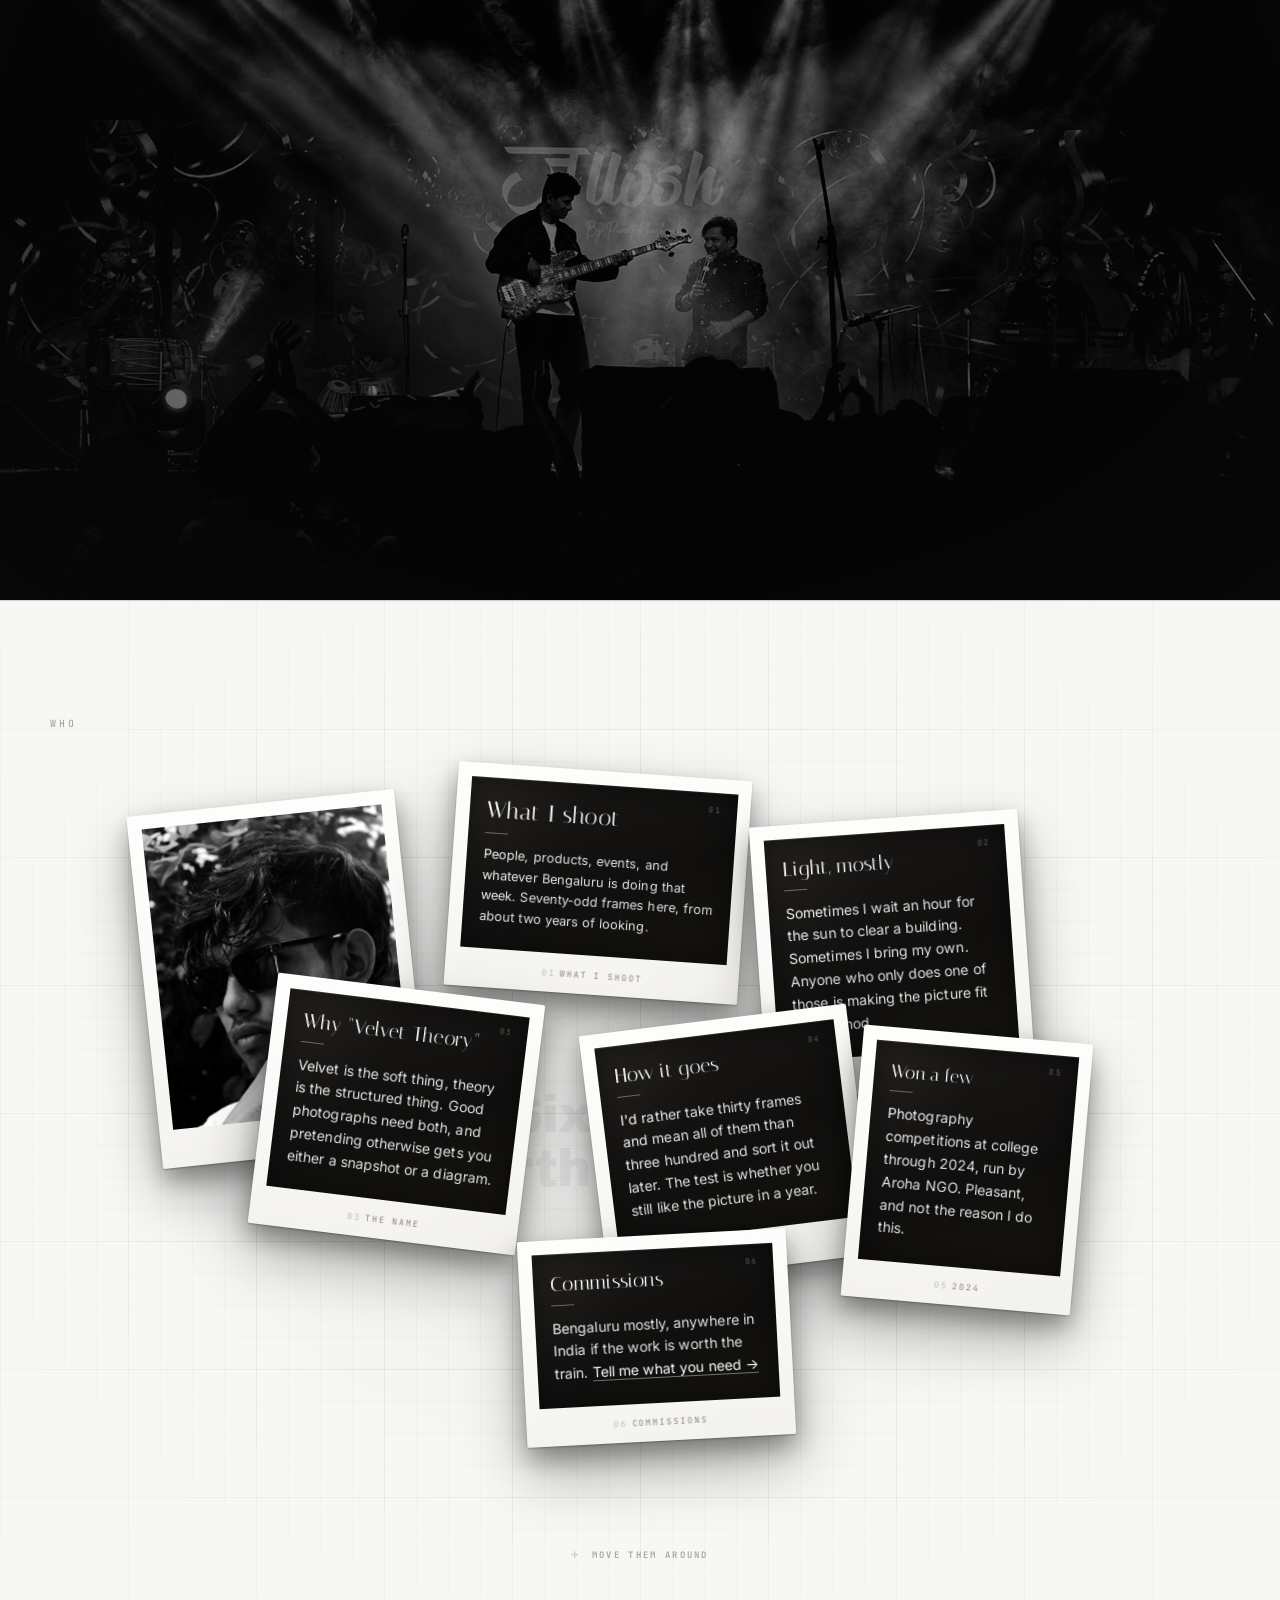
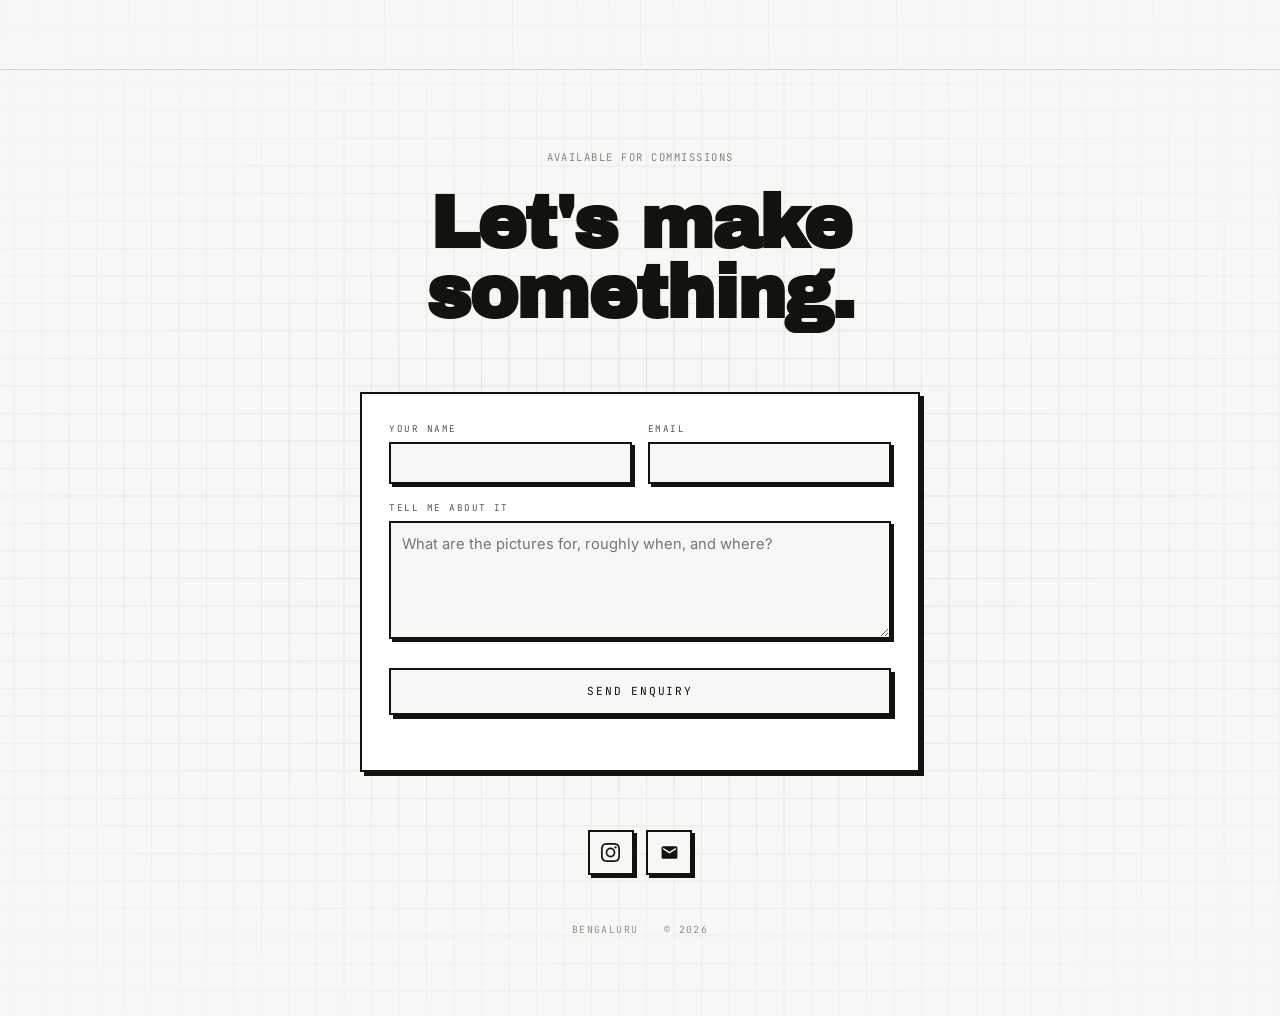
==== commit 3193d70b: "The Work menu works on phones now, with thumbnails" ====
--- a/PUBLISH/index.html
+++ b/PUBLISH/index.html
@@ -423,7 +423,8 @@
      deliberate rather than broken */
   .ring-item.wild.empty{opacity:.5; pointer-events:auto;}
 
-  @media (max-width:820px){ .nav-ring{display:none;} }
+  /* The ring used to be hidden below 820px. mobile.css now gives it a
+     phone layout instead — a sheet under the bar, opened by tap. */
 
   /* ============================================================
      SCROLL PROGRESS + SECTION INDEX
@@ -6574,8 +6575,28 @@
   let closeT = null;
   const open  = () => { clearTimeout(closeT); loadThumbs(); dial.classList.add('open'); };
   const close = () => { closeT = setTimeout(() => dial.classList.remove('open'), 180); };
-  dial.addEventListener('pointerenter', open);
-  dial.addEventListener('pointerleave', close);
+
+  /* A finger cannot hover. On a touch screen the WORK link TOGGLES the
+     menu instead of following its own href — otherwise tapping it would
+     jump to the work section and the menu would never be seen.
+     A second tap, or a tap anywhere else, closes it. */
+  if (TOUCH) {
+    const workLink = dial.querySelector('.nav-item');
+    if (workLink) {
+      workLink.addEventListener('click', e => {
+        e.preventDefault();
+        if (dial.classList.contains('open')) dial.classList.remove('open');
+        else open();
+      });
+    }
+    document.addEventListener('click', e => {
+      if (!dial.contains(e.target)) dial.classList.remove('open');
+    });
+  } else {
+    dial.addEventListener('pointerenter', open);
+    dial.addEventListener('pointerleave', close);
+  }
+
   dial.addEventListener('focusin', open);
   dial.addEventListener('focusout', close);
   addEventListener('keydown', e => {
--- a/PUBLISH/mobile.css
+++ b/PUBLISH/mobile.css
@@ -53,7 +53,43 @@
     display: inline-flex; align-items: center;
     min-height: 44px; padding: 0 .5rem; font-size: .6rem;
   }
-  .nav-item i, .topnav::after, .nav-marker, .nav-ring { display: none; }
+  .nav-item i, .topnav::after, .nav-marker { display: none; }
+
+  /* ---- THE WORK MENU ON A PHONE ----
+     It was hidden entirely, which left no way to jump straight to a
+     category — the only route was scrolling past all six. It comes back
+     here as a sheet anchored under the bar rather than a hover dropdown,
+     because a finger cannot hover: the JS adds `open` on tap either way.
+
+     The thumbnails stay. They are the reason the menu is worth opening,
+     and on a phone they are ALWAYS out rather than waiting on a hover
+     that will never come. */
+  .nav-ring {
+    display: flex;
+    position: fixed;
+    top: calc(52px + env(safe-area-inset-top, 0px));
+    left: .6rem; right: .6rem;
+    max-height: calc(100svh - 52px - env(safe-area-inset-top, 0px) - 2rem);
+    overflow-y: auto;
+    -webkit-overflow-scrolling: touch;
+    padding: .35rem 0;
+  }
+  .ring-item {
+    grid-template-columns: 1.5rem 1fr auto 2.6rem;
+    gap: .7rem;
+    padding: .85rem .9rem;        /* 44px tall, the minimum touch target */
+    font-size: .68rem;
+  }
+  /* no hover on a touch screen, so the count and the frame are simply
+     there — the hover states below would otherwise never fire */
+  .ring-item span { color: rgba(var(--wash), .5); font-size: .58rem; }
+  .ring-thumb {
+    width: 2.6rem; height: 1.75rem;
+    filter: grayscale(1) contrast(1.05);
+  }
+  /* the row being pressed lights up, which is the touch equivalent */
+  .ring-item:active { background: rgba(var(--wash), .1); color: var(--fg); }
+  .ring-item:active .ring-thumb { filter: grayscale(0) contrast(1); }
   .dots { display: none; }
 
   .theme-btn {
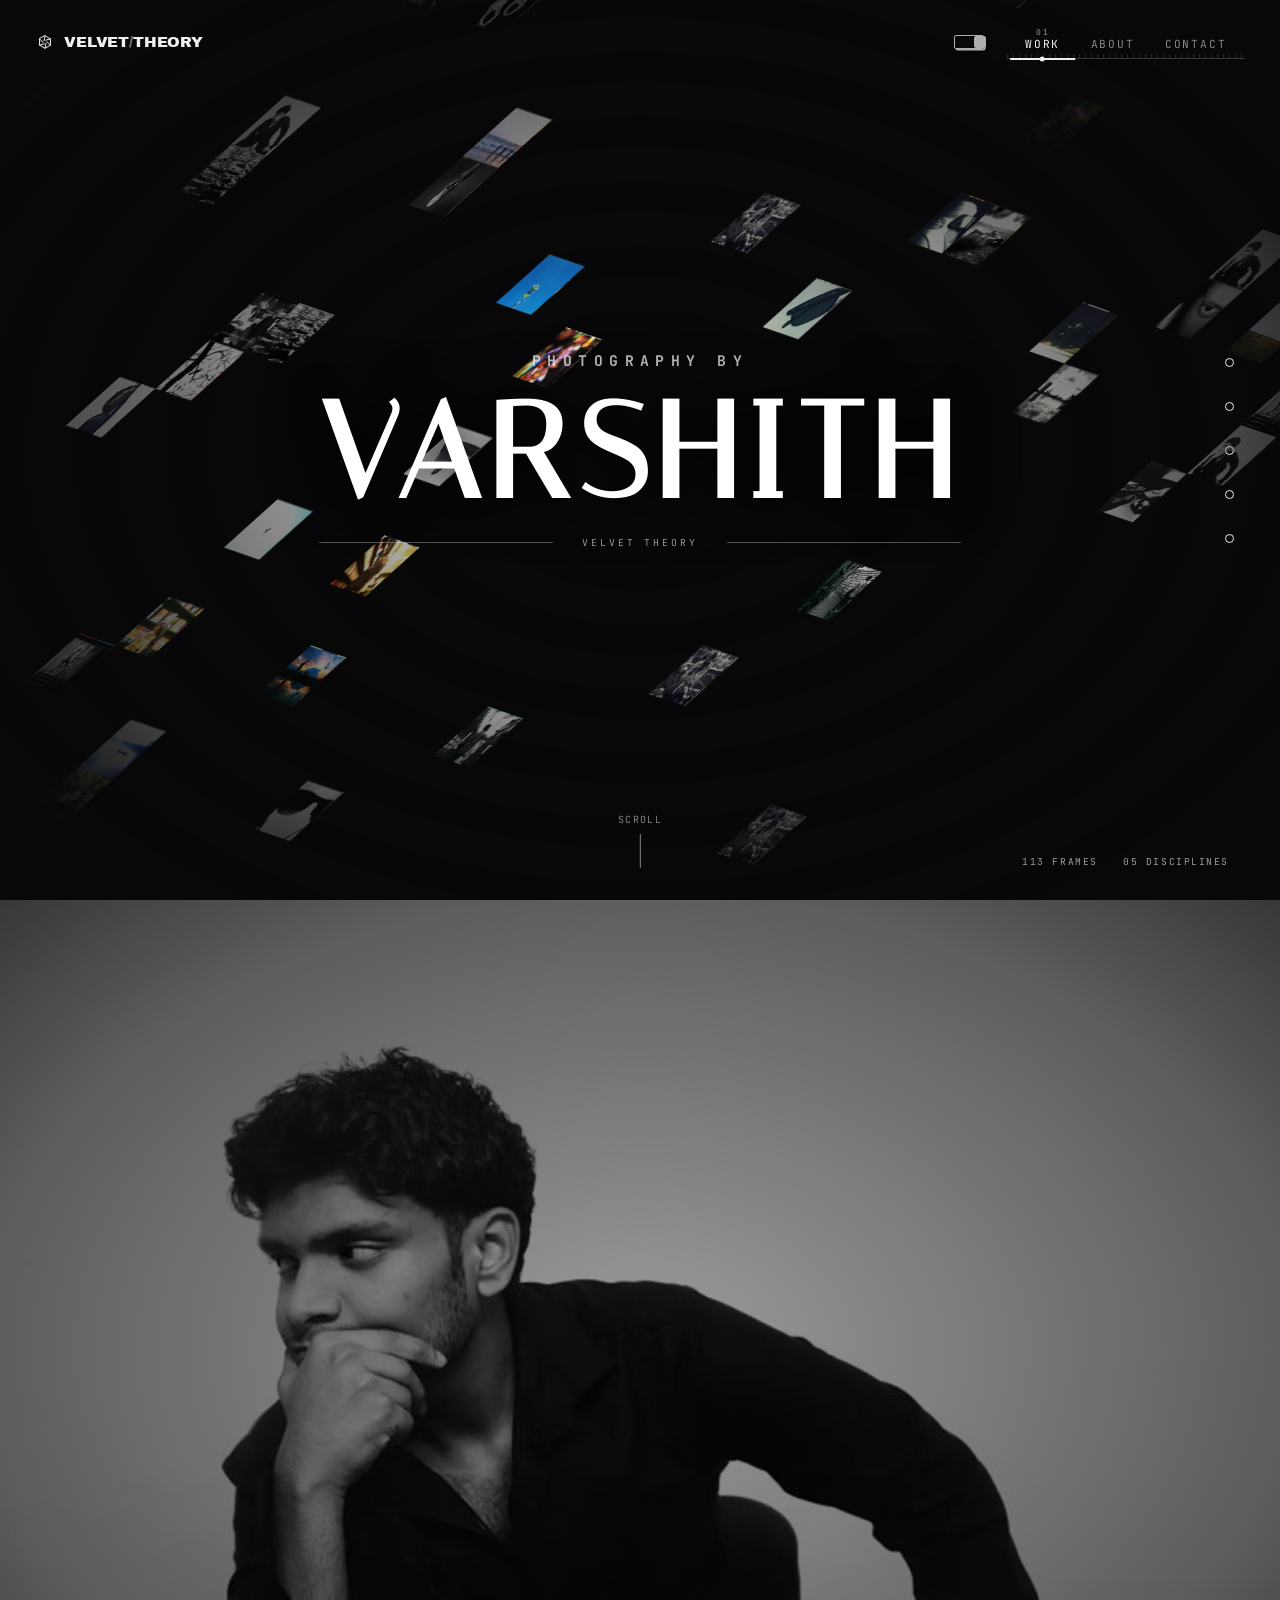
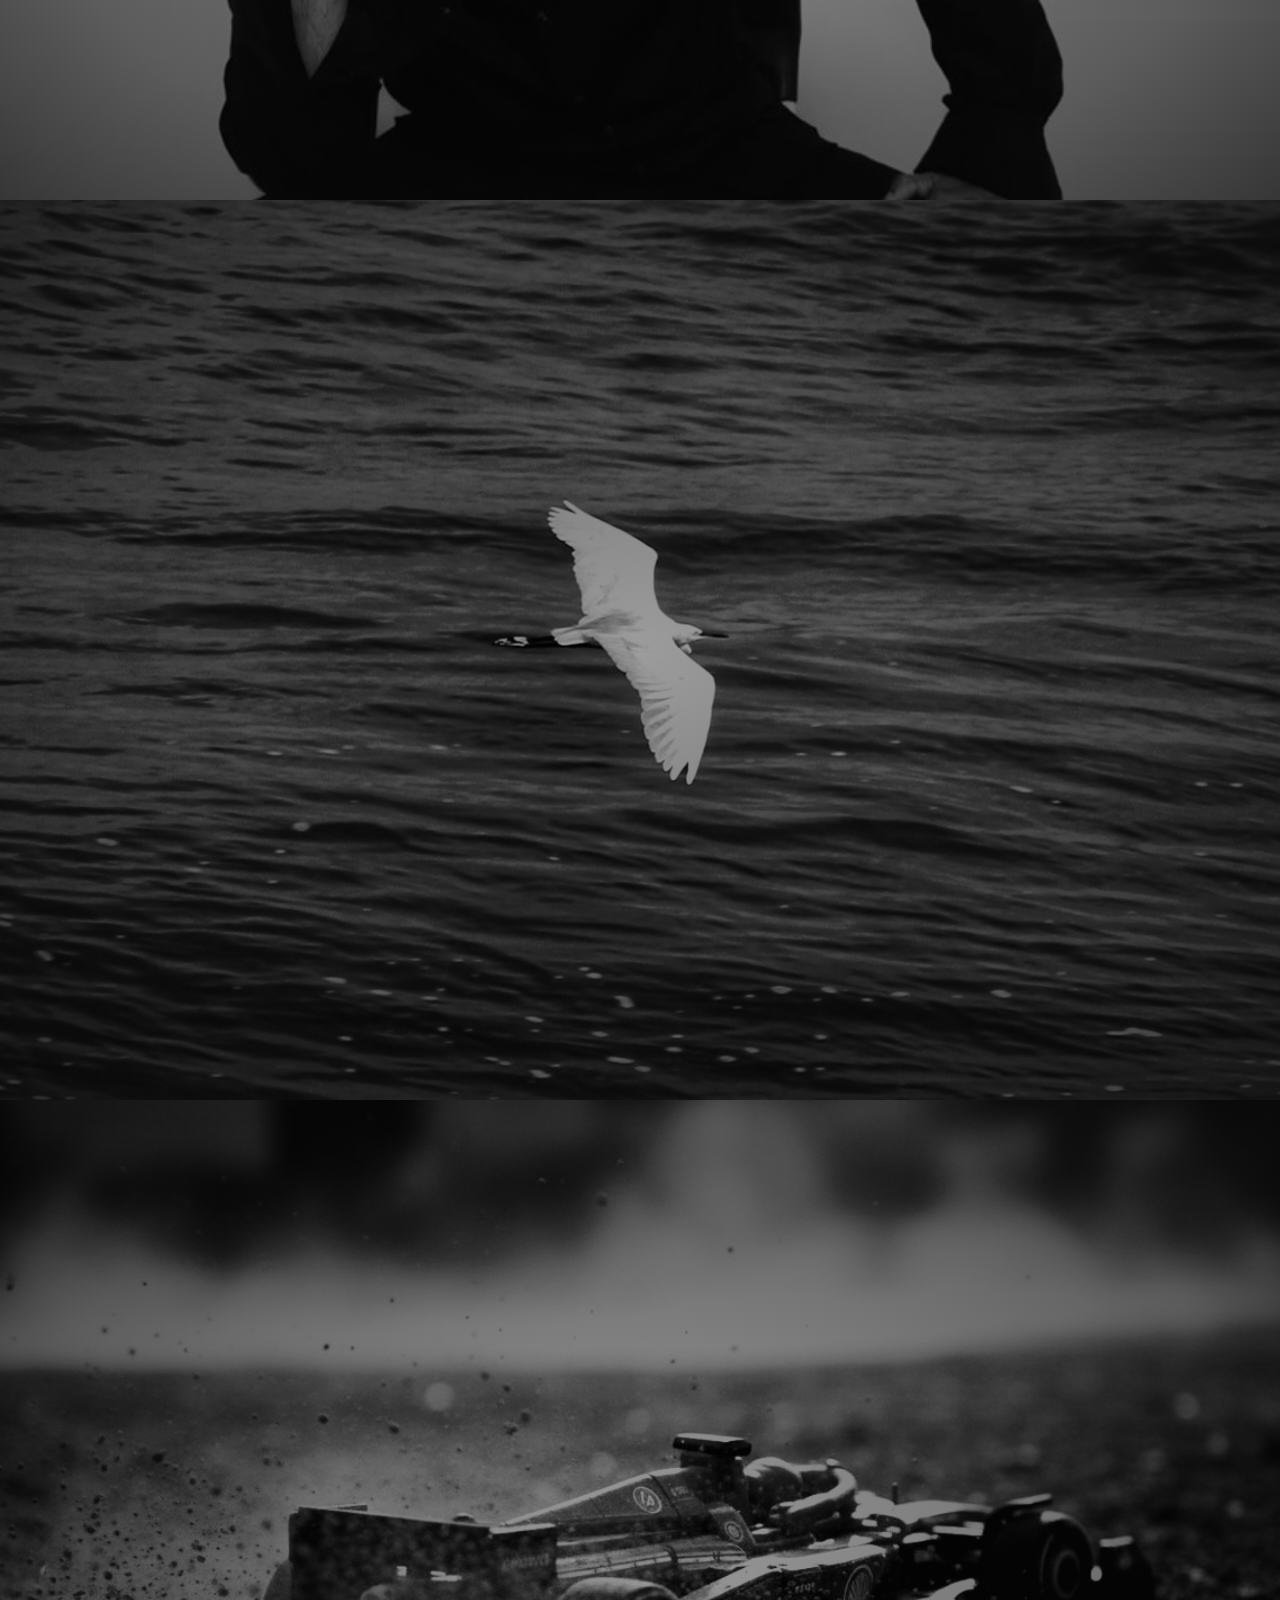
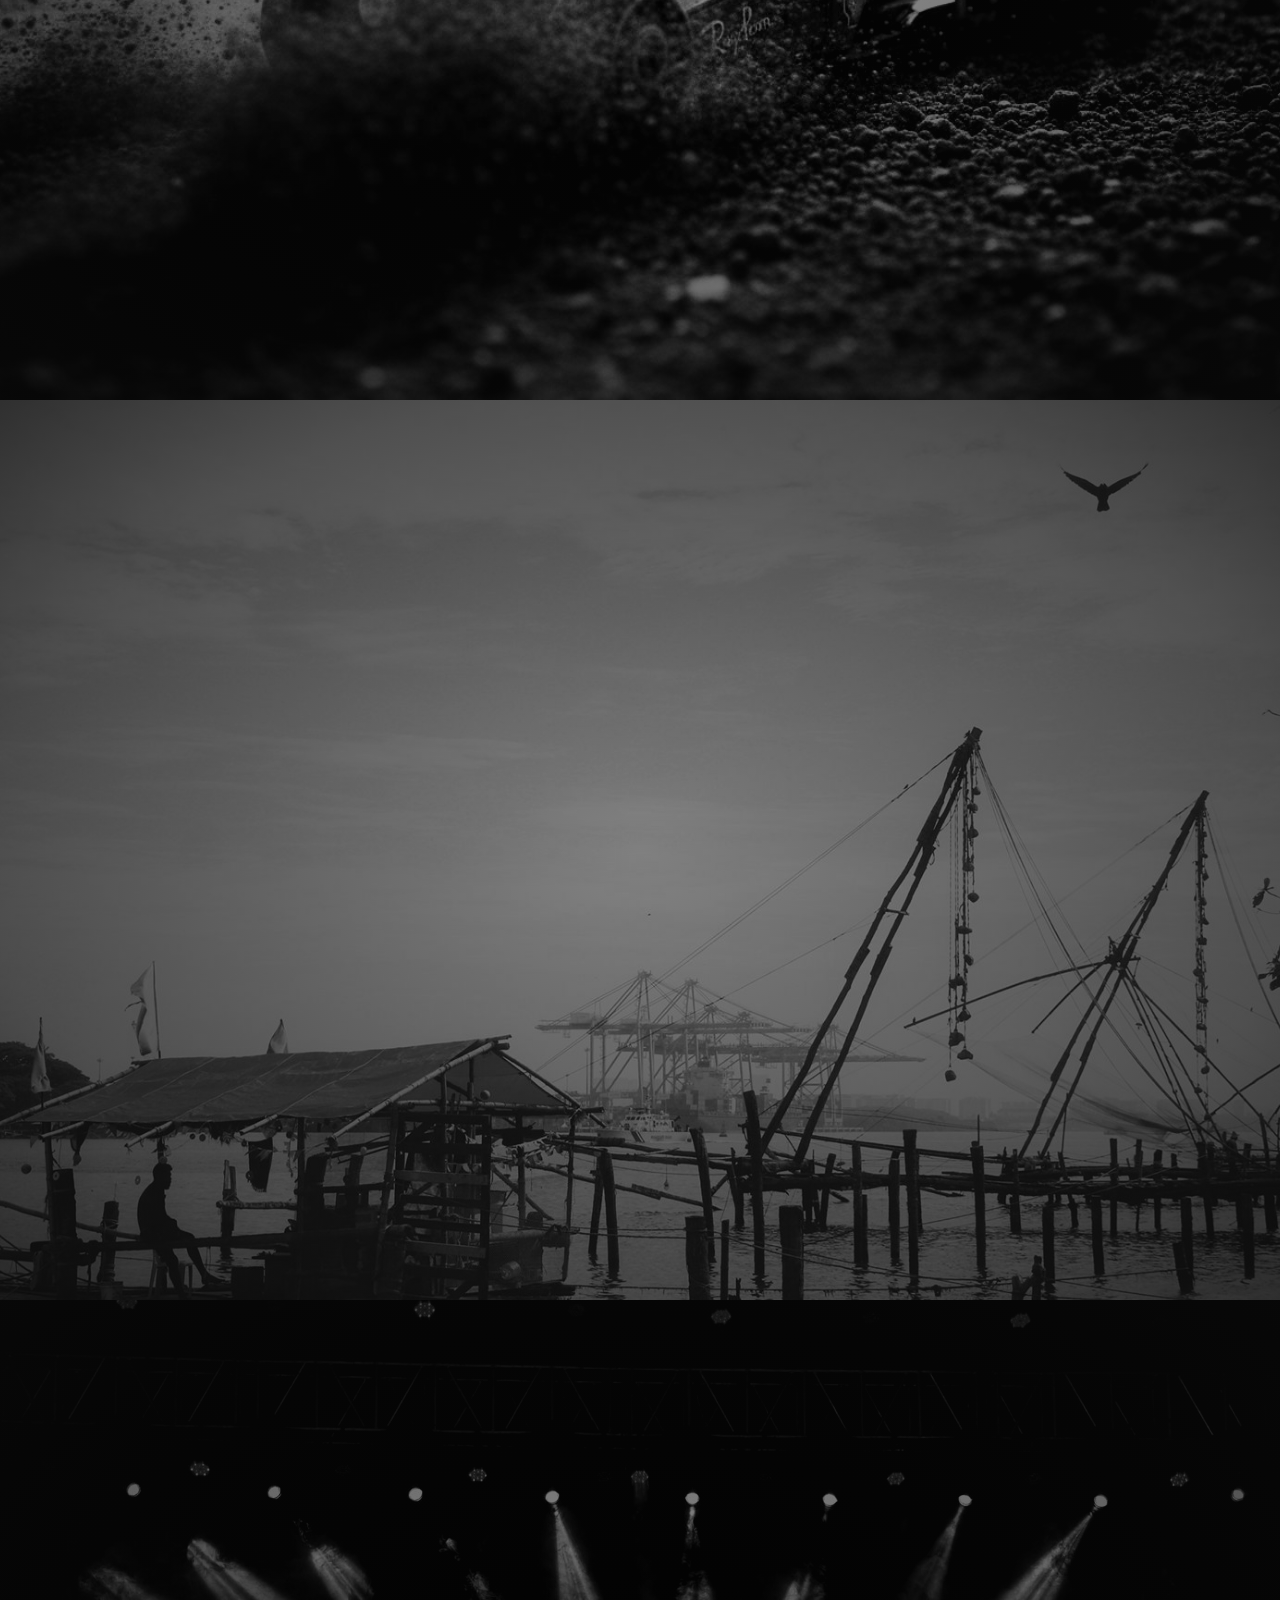
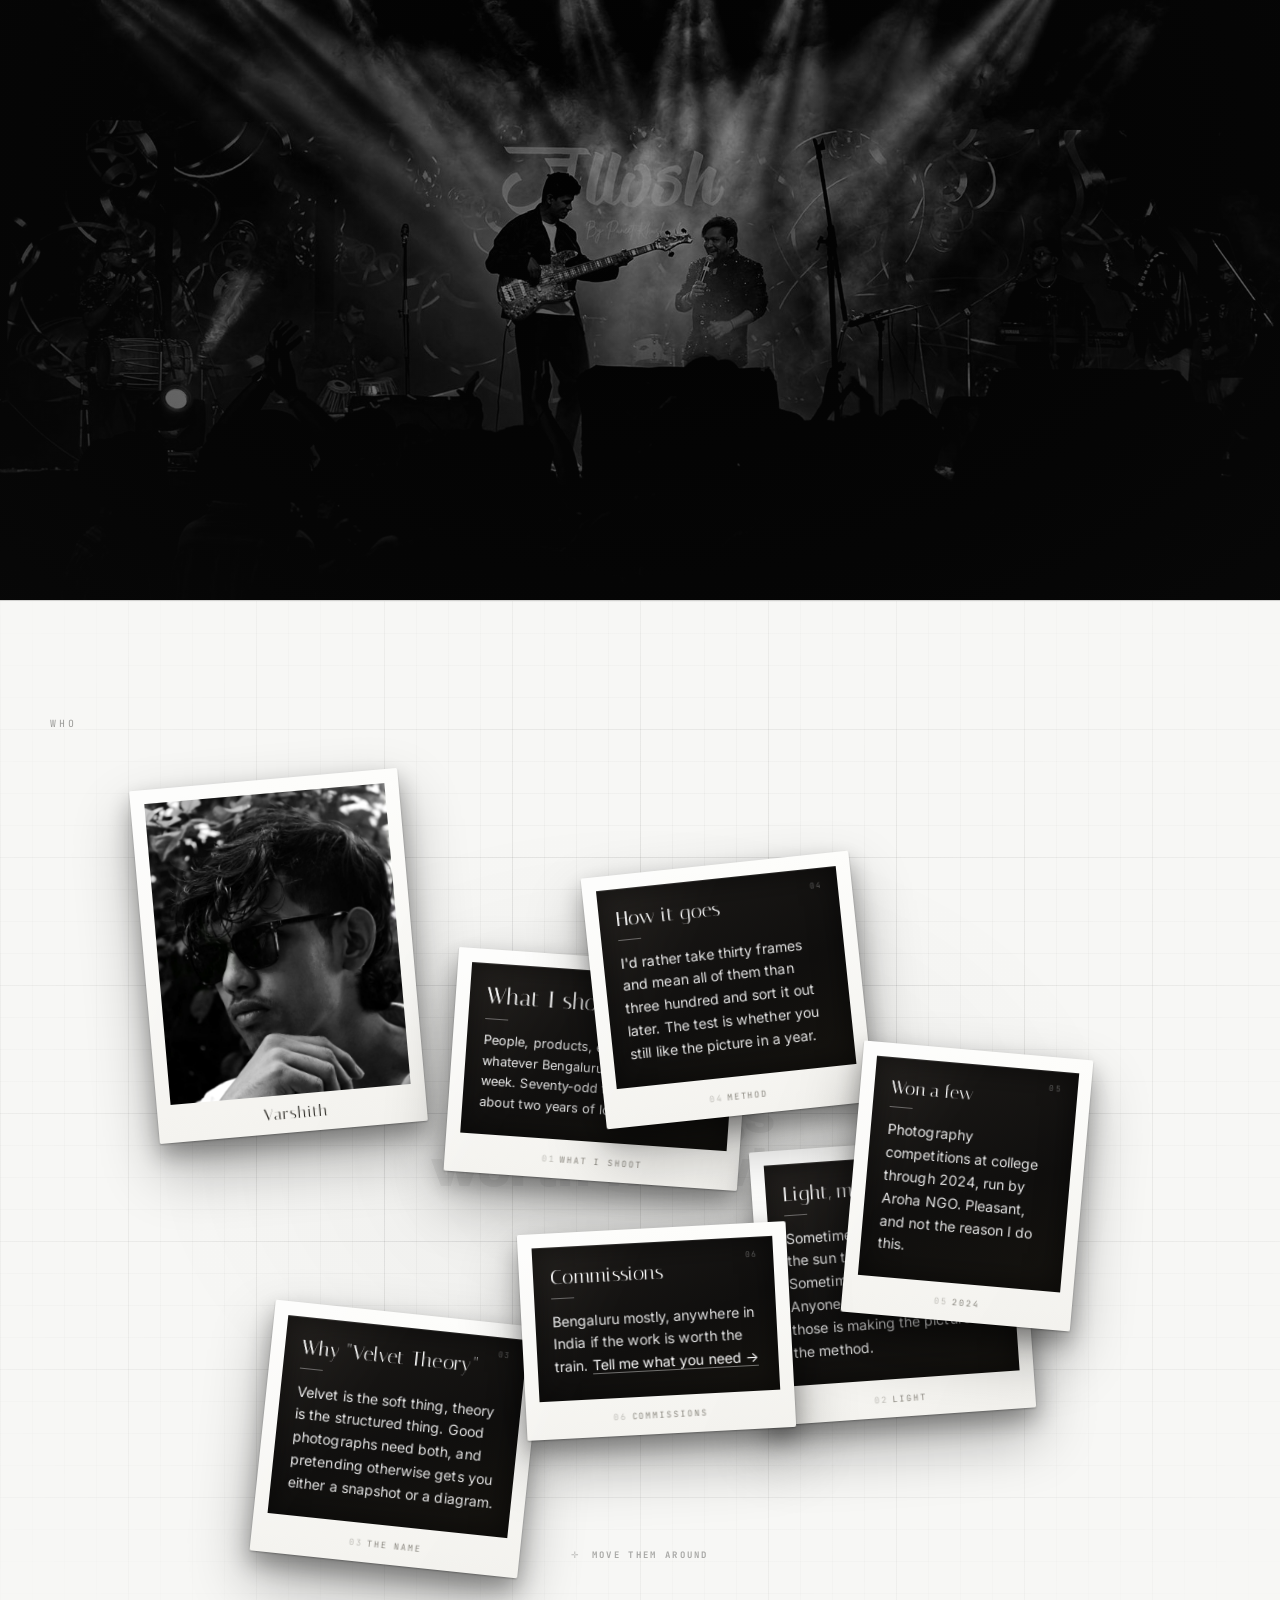
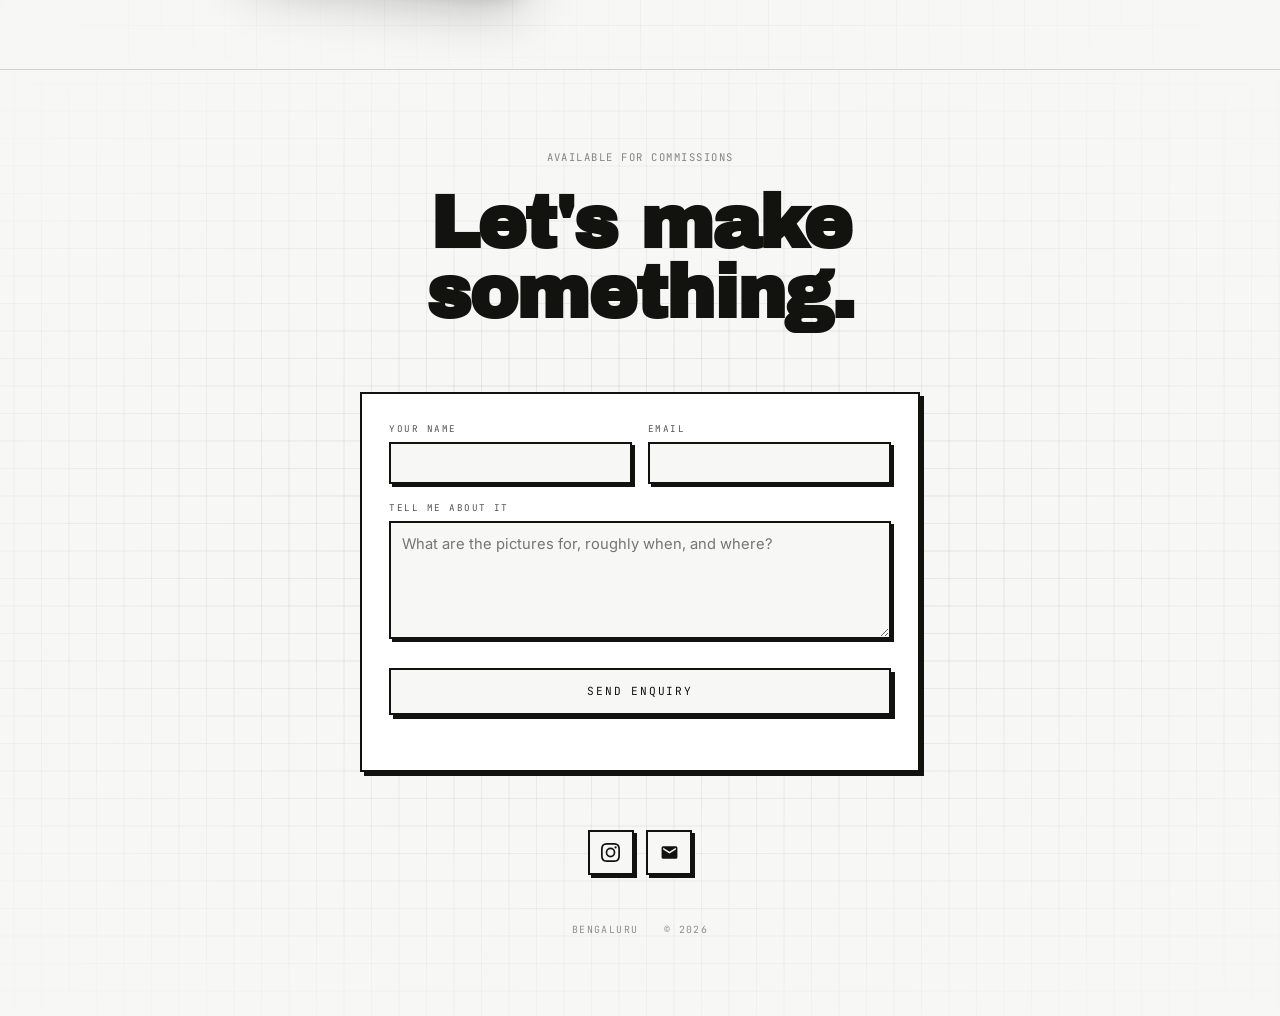
==== commit 63388d97: "Slide to drag instead of hold, and spread the cards out" ====
--- a/PUBLISH/index.html
+++ b/PUBLISH/index.html
@@ -2963,7 +2963,7 @@
     <div class="about-table" id="about-table">
       <p class="about-behind">Six things<br>worth knowing.</p>
 
-      <article class="acard acard-photo" data-x="8"  data-y="6"  data-tilt="-6" style="--deal:0ms">
+      <article class="acard acard-photo" data-x="8"  data-y="3"  data-tilt="-5" style="--deal:0ms">
         <div class="acard-img">
           <img src="images/about-me.jpg" alt="Varshith" loading="lazy"
                onerror="this.closest('.acard').classList.add('is-empty')">
@@ -2971,7 +2971,7 @@
         <span class="acard-cap">Varshith</span>
       </article>
 
-      <article class="acard" data-x="34" data-y="2"  data-tilt="4" style="--deal:90ms">
+      <article class="acard" data-x="34" data-y="26" data-tilt="4" style="--deal:90ms">
         <div class="acard-plate">
           <span class="acard-no mono">01</span>
           <h3>What I shoot</h3>
@@ -2982,7 +2982,7 @@
         <span class="acard-cap mono" data-n="01">What I shoot</span>
       </article>
 
-      <article class="acard" data-x="60" data-y="8"  data-tilt="-4" style="--deal:180ms">
+      <article class="acard" data-x="60" data-y="50" data-tilt="-4" style="--deal:180ms">
         <div class="acard-plate">
           <span class="acard-no mono">02</span>
           <h3>Light, mostly</h3>
@@ -2993,7 +2993,7 @@
         <span class="acard-cap mono" data-n="02">Light</span>
       </article>
 
-      <article class="acard" data-x="18" data-y="30" data-tilt="7" style="--deal:270ms">
+      <article class="acard" data-x="18" data-y="72" data-tilt="6" style="--deal:270ms">
         <div class="acard-plate">
           <span class="acard-no mono">03</span>
           <h3>Why "Velvet Theory"</h3>
@@ -3004,7 +3004,7 @@
         <span class="acard-cap mono" data-n="03">The name</span>
       </article>
 
-      <article class="acard" data-x="46" data-y="34" data-tilt="-7" style="--deal:360ms">
+      <article class="acard" data-x="46" data-y="14" data-tilt="-6" style="--deal:360ms">
         <div class="acard-plate">
           <span class="acard-no mono">04</span>
           <h3>How it goes</h3>
@@ -3015,7 +3015,7 @@
         <span class="acard-cap mono" data-n="04">Method</span>
       </article>
 
-      <article class="acard" data-x="68" data-y="36" data-tilt="5" style="--deal:450ms">
+      <article class="acard" data-x="68" data-y="38" data-tilt="5" style="--deal:450ms">
         <div class="acard-plate">
           <span class="acard-no mono">05</span>
           <h3>Won a few</h3>
@@ -3025,7 +3025,7 @@
         <span class="acard-cap mono" data-n="05">2024</span>
       </article>
 
-      <article class="acard" data-x="40" data-y="62" data-tilt="-3" style="--deal:540ms">
+      <article class="acard" data-x="40" data-y="61" data-tilt="-3" style="--deal:540ms">
         <div class="acard-plate">
           <span class="acard-no mono">06</span>
           <h3>Commissions</h3>
@@ -3864,7 +3864,7 @@
      swiping and getting a scroll. */
   if (hint && matchMedia('(hover: none)').matches){
     const label = hint.querySelector('b');
-    if (label) label.textContent = 'Hold a card to move it';
+    if (label) label.textContent = 'Slide a card sideways';
   }
 
   /* Deal them in when the section arrives. Once only — a scatter that
@@ -3913,26 +3913,30 @@
   cards.forEach(c => REST.set(c, { x:0, y:0 }));
 
   /* ---- PICKING A CARD UP ----
-     With a mouse, pressing down is enough. With a finger it cannot be:
-     a card that grabs the first touch would swallow the scroll, and
-     seven stacked cards would make most of this section a dead zone
-     where swiping does nothing.
-
-     So on touch the card must be CLAIMED first — held for a moment,
-     the way a phone's home screen lets you rearrange icons. A quick
-     swipe scrolls straight past; a deliberate press picks the card up.
-     `touch-action` is flipped on the element only once that happens,
-     so the browser keeps handling the gesture as a scroll until the
-     moment we actually take it. */
-  const HOLD_MS = 350;     // long enough not to fire on a scroll flick
-  const HOLD_SLOP = 10;    // moving further than this first = a scroll
+     With a mouse, pressing down is enough.
+
+     With a finger it cannot be, because the page also has to scroll. The
+     first version asked for a long press — the way a home screen lets
+     you rearrange icons — but it was genuinely hard to find, and holding
+     still for a third of a second is a lot to ask of someone who just
+     wants to move a card.
+
+     So the gesture is read by DIRECTION instead, which is what the rest
+     of this site already does with the lightbox. Move sideways and the
+     card comes with you immediately. Move up or down and the page
+     scrolls, and the card is left alone. Nothing to hold, nothing to
+     wait for, and the page never stops scrolling.
+
+     `touch-action: pan-y` on the card tells the browser the same thing,
+     so vertical scrolling stays on the compositor and never waits on
+     JavaScript. */
+  const DIR_SLOP = 8;      // px before the direction of a gesture is clear
 
   cards.forEach(card => {
     let id = null, sx = 0, sy = 0, ox = 0, oy = 0;
     let lastX = 0, lastY = 0, lastT = 0, vx = 0, vy = 0;
     let moved = false;
     let armed = false;       // are we actually dragging this card?
-    let holdTimer = null;
 
     function claim(){
       if (armed || id === null) return;
@@ -3941,12 +3945,12 @@
       card.classList.add('dragging');
       card.style.zIndex = ++z;
       /* take the gesture from the browser only NOW — before this, a
-         swipe must still scroll the page */
+         vertical swipe must still scroll the page */
       card.style.touchAction = 'none';
       try { card.setPointerCapture(id); } catch(err){}
-      /* a short buzz, where the phone supports it: the same feedback
-         a home screen gives when an icon comes loose */
-      if (navigator.vibrate) { try { navigator.vibrate(12); } catch(err){} }
+      /* a short buzz, where the phone supports it, so it is obvious the
+         card has come loose */
+      if (navigator.vibrate) { try { navigator.vibrate(8); } catch(err){} }
       table.classList.add('touched');
       clearTimeout(nudgeTimer);
       card.classList.remove('nudge');
@@ -3962,27 +3966,23 @@
       lastX = e.clientX; lastY = e.clientY; lastT = performance.now();
       vx = vy = 0; moved = false; armed = false;
 
-      if (e.pointerType === 'touch'){
-        // a finger has to hold it first
-        clearTimeout(holdTimer);
-        holdTimer = setTimeout(claim, HOLD_MS);
-      } else {
-        claim();                      // a mouse or pen picks up at once
-      }
+      // a mouse or pen picks up at once; a finger waits to see which way
+      // it is going
+      if (e.pointerType !== 'touch') claim();
     });
 
     card.addEventListener('pointermove', e => {
       if (id === null || e.pointerId !== id) return;
       const dx = e.clientX - sx, dy = e.clientY - sy;
 
-      /* Moving before the hold completes means they were scrolling, not
-         reaching for the card. Let the page have the gesture. */
+      /* Not yet holding the card: decide from the DIRECTION of the first
+         real movement. Mostly sideways means they are moving the card;
+         mostly vertical means they are scrolling the page, so let go of
+         the gesture entirely. */
       if (!armed){
-        if (Math.hypot(dx, dy) > HOLD_SLOP){
-          clearTimeout(holdTimer);
-          id = null;                  // give up on this gesture entirely
-        }
-        return;
+        if (Math.abs(dx) < DIR_SLOP && Math.abs(dy) < DIR_SLOP) return;
+        if (Math.abs(dy) > Math.abs(dx)) { id = null; return; }   // a scroll
+        claim();
       }
 
       if (!moved && Math.hypot(dx, dy) > 4) moved = true;
@@ -4012,7 +4012,6 @@
     });
 
     function release(e){
-      clearTimeout(holdTimer);               // a tap that never became a hold
       if (id === null || (e && e.pointerId !== id)) return;
       try { card.releasePointerCapture(id); } catch(err){}
       id = null;
--- a/PUBLISH/mobile.css
+++ b/PUBLISH/mobile.css
@@ -363,54 +363,68 @@
   .about { padding: 3.6rem 1.1rem; }
   .about-kick { font-size: .56rem; letter-spacing: .26em; padding-top: 0; }
 
-  /* THE SCATTER DOES NOT WORK ON A PHONE.
-     Seven overlapping cards on a 390px screen forced the body text down
-     to 9px — technically present, but nobody was going to read it. The
-     words matter more than the arrangement.
-
-     So the prints stand up into a single column at a size you can
-     actually read. They keep the white border, the deep foot margin and
-     the caption, so they are still recognisably the same object — just
-     laid out rather than thrown down. Dragging goes with the scatter;
-     there is nowhere to drag to in a column. */
+  /* THE SCATTER STAYS, and the cards stay draggable — hold one for a
+     moment and it comes loose, exactly as on the desktop.
+
+     The size is the thing that has to be got right. The first attempt
+     crushed the body text to 9px to fit seven overlapping cards; the
+     second made each card nearly a whole screen and turned the section
+     into an endless scroll. This sits between: a card about half the
+     screen wide, body text at 0.68rem, and the scatter pulled in so
+     nothing hangs off an edge. */
+  /* Taller than a screen now: the cards are spread down the table
+     rather than piled in the middle, so the lowest sits at 72%. */
   .about-table {
-    position: static;
-    height: auto;
-    perspective: none;
-    margin-top: 1.4rem;
-    display: flex; flex-direction: column;
-    align-items: center; gap: 1.5rem;
-  }
-  .about-behind { display: none; }   /* nothing left to sit behind */
-  .about-hint   { display: none; }   /* nothing to drag */
+    height: 1020px;
+    margin-top: 1rem;
+    perspective: 1200px;
+    touch-action: pan-y;         /* the page scrolls over the table */
+  }
+  .about-behind { font-size: clamp(1.1rem, 6.5vw, 1.7rem); }
 
   .acard {
-    position: static;
-    width: 100%; max-width: 20rem;
-    cursor: default;
-    touch-action: auto;              /* the page must scroll over them */
-    opacity: 1 !important;           /* never wait on the deal observer */
-    padding: .85rem .85rem 2.3rem;
+    width: 10.4rem;
+    /* pan-y hands vertical scrolling to the browser and keeps horizontal
+       movement for the drag — so the page never stutters while the JS
+       works out which way a gesture is going */
+    touch-action: pan-y;
+    padding: .55rem .55rem 1.5rem;
     box-shadow:
-      0 1px 2px rgba(0,0,0,.26),
-      0 10px 22px rgba(0,0,0,.32),
-      0 22px 46px rgba(0,0,0,.26);
-  }
-  /* A slight alternating tilt, so a column of prints still reads as
-     things placed by hand rather than a list. */
-  .acard:nth-child(odd)  { transform: rotate(-1.1deg) !important; }
-  .acard:nth-child(even) { transform: rotate(1.1deg) !important; }
-
-  /* Now the type can breathe. 0.92rem body is a comfortable reading
-     size; the old 0.58rem was about nine pixels. */
-  .acard-plate { padding: 1.35rem 1.2rem 1.45rem; min-height: 0; }
-  .acard h3 { font-size: 1.5rem; margin-bottom: .75rem; padding-right: 2rem; }
-  .acard h3::after { width: 1.6rem; margin-top: .7rem; }
-  .acard p  { font-size: .95rem; line-height: 1.64; }
-  .acard-no { font-size: .56rem; top: 1rem; right: 1.05rem; }
-  .acard-cap { font-size: .58rem; letter-spacing: .2em; bottom: .8rem; }
-  .acard-photo .acard-cap { font-size: 1.15rem; }
-  /* the portrait gets the full width of its print */
+      0 1px 2px rgba(0,0,0,.3),
+      0 8px 18px rgba(0,0,0,.36),
+      0 18px 40px rgba(0,0,0,.3);
+  }
+  /* The resting positions are percentages tuned for a wide table. A
+     166px card at x=68% of a 355px table hangs well off the right edge,
+     so the horizontal spread is squeezed toward the middle here. */
+  /* Alternating left and right down the column, so consecutive cards
+     never sit on top of each other. The previous set clustered them all
+     around the middle and buried the portrait completely. */
+  .acard[data-x="8"]  { left: 2%;  }   /* portrait      — top left  */
+  .acard[data-x="46"] { left: 44%; }   /* what I shoot  — top right */
+  .acard[data-x="34"] { left: 4%;  }   /* how it goes   — left      */
+  .acard[data-x="68"] { left: 42%; }   /* velvet theory — right     */
+  .acard[data-x="60"] { left: 3%;  }   /* won a few     — left      */
+  .acard[data-x="18"] { left: 40%; }   /* commissions   — right     */
+  .acard[data-x="40"] { left: 6%;  }   /* the light     — left      */
+  /* the size variation is a desktop idea; at this scale every card needs
+     all the room it can get */
+  .acard[data-x="34"], .acard[data-x="68"] { width: 10.4rem; }
+
+  /* 0.68rem is about 11px — small, but this is a card you can pick up
+     and bring closer, not a paragraph you read at arm's length. The
+     first attempt at 0.58rem (9px) was genuinely unreadable; this is
+     the smallest that still is. */
+  /* Measured: at 1.52 line-height the three longest cards ran 6px past
+     the print's bottom edge, which would stretch them out of Polaroid
+     proportion. 1.44 brings every one inside it. */
+  .acard-plate { padding: .75rem .7rem .8rem; min-height: 0; }
+  .acard h3 { font-size: .95rem; margin-bottom: .4rem; padding-right: 1.4rem; }
+  .acard h3::after { width: 1.1rem; margin-top: .4rem; }
+  .acard p  { font-size: .68rem; line-height: 1.44; }
+  .acard-no { font-size: .46rem; top: .65rem; right: .7rem; }
+  .acard-cap { font-size: .48rem; letter-spacing: .16em; bottom: .5rem; }
+  .acard-photo .acard-cap { font-size: .85rem; }
   .acard-photo .acard-img { aspect-ratio: 4/5; }
 
   /* the hint says what to do, which matters more here than on a desktop
@@ -474,7 +488,10 @@
      the page a horizontal scrollbar. Measured, not guessed. */
   /* the cards are a full-width column now, so only the type needs
      easing in a little at this width */
-  .acard-plate { padding: 1.15rem 1rem 1.25rem; }
-  .acard h3 { font-size: 1.34rem; }
-  .acard p { font-size: .88rem; line-height: 1.64; }
+  /* 320px is the narrowest phone still sold; the card shrinks with the
+     table, so only the type needs easing in a little */
+  .acard { width: 9.4rem; }
+  .acard-plate { padding: .65rem .6rem .7rem; }
+  .acard h3 { font-size: .86rem; }
+  .acard p { font-size: .64rem; line-height: 1.42; }
 }
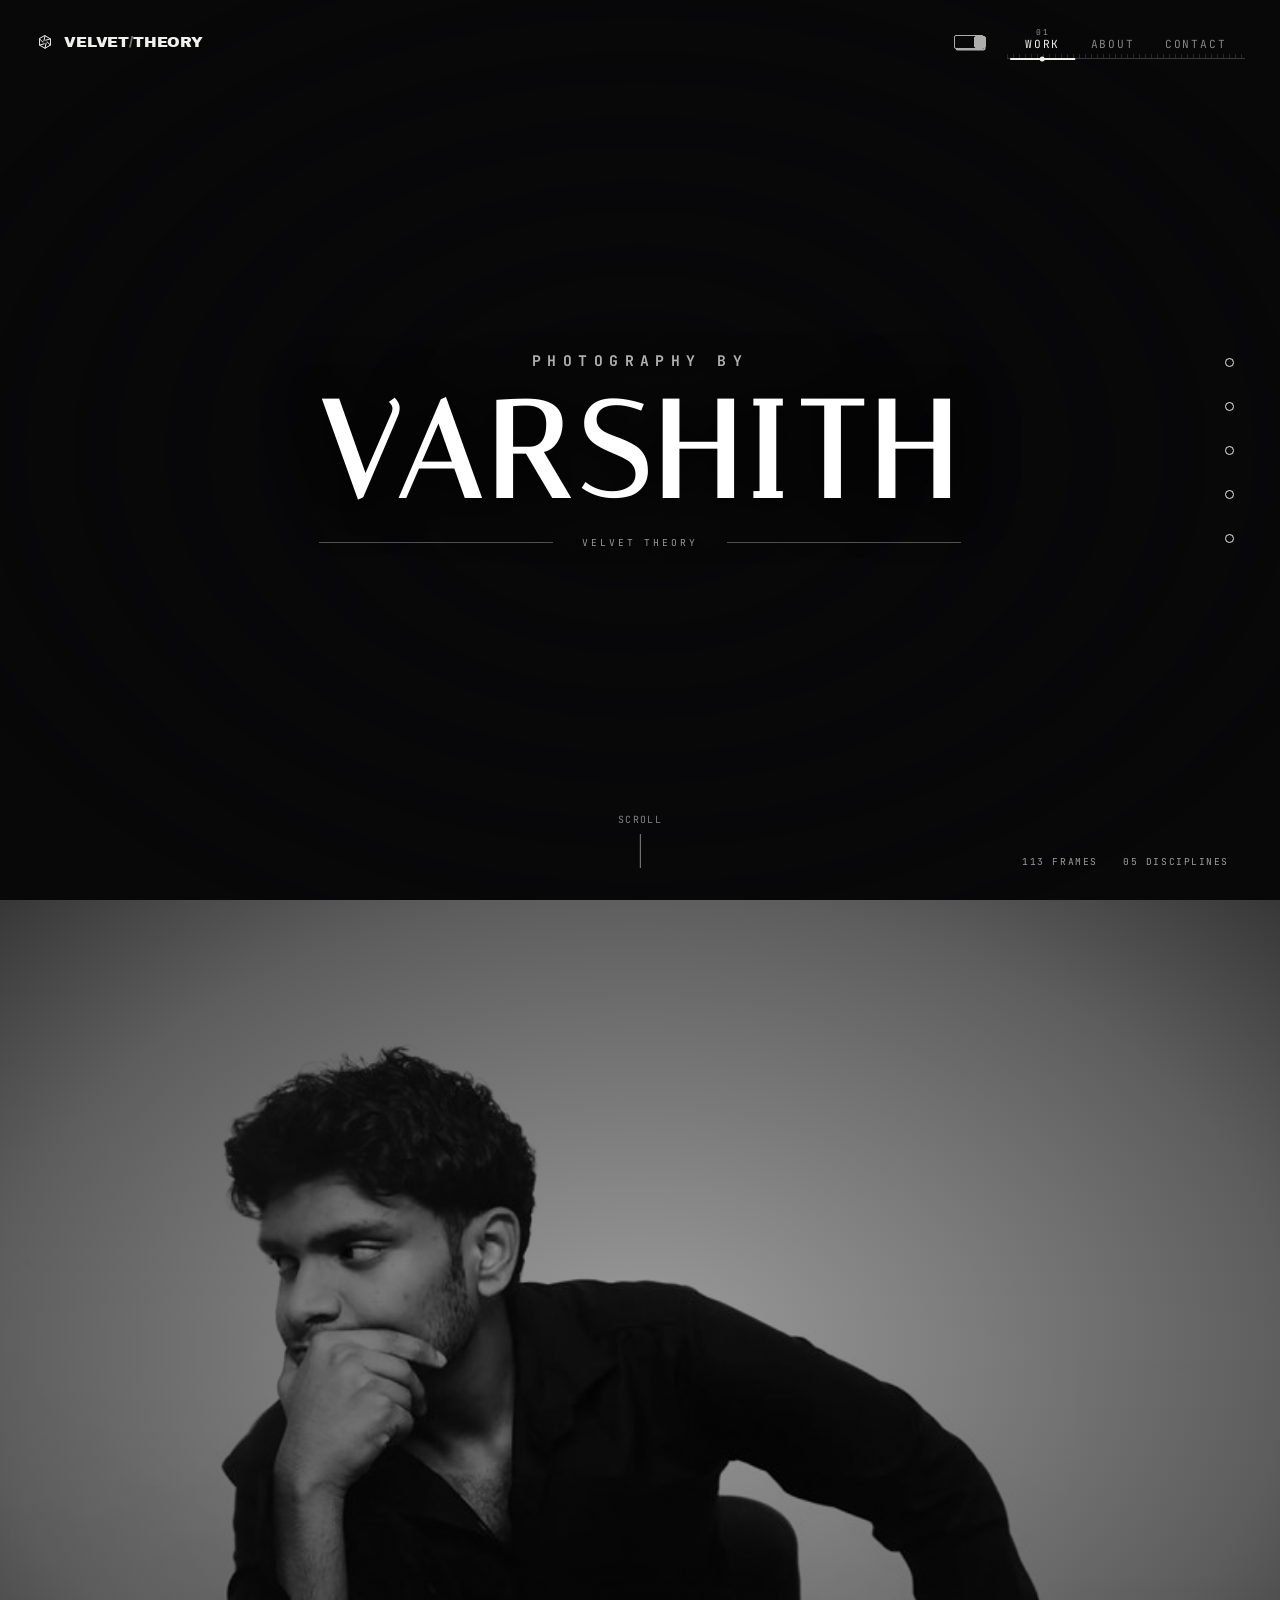
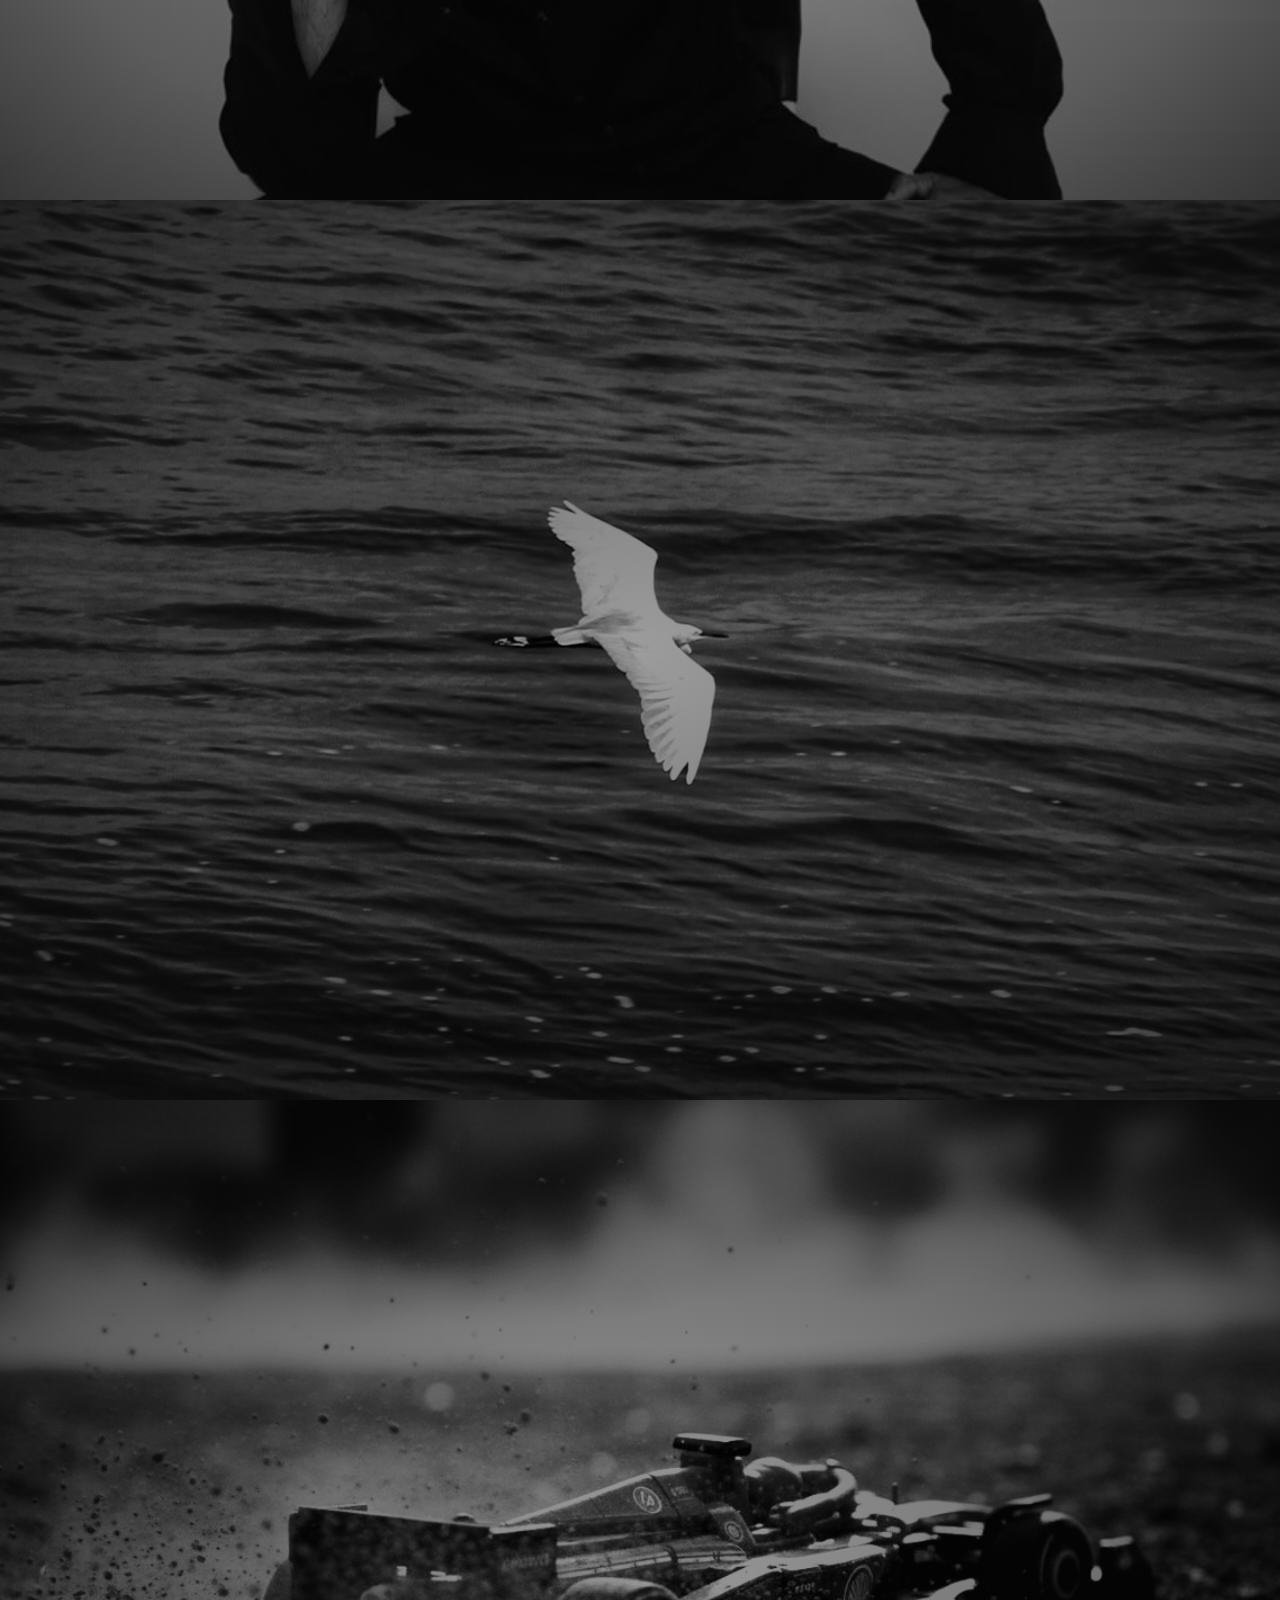
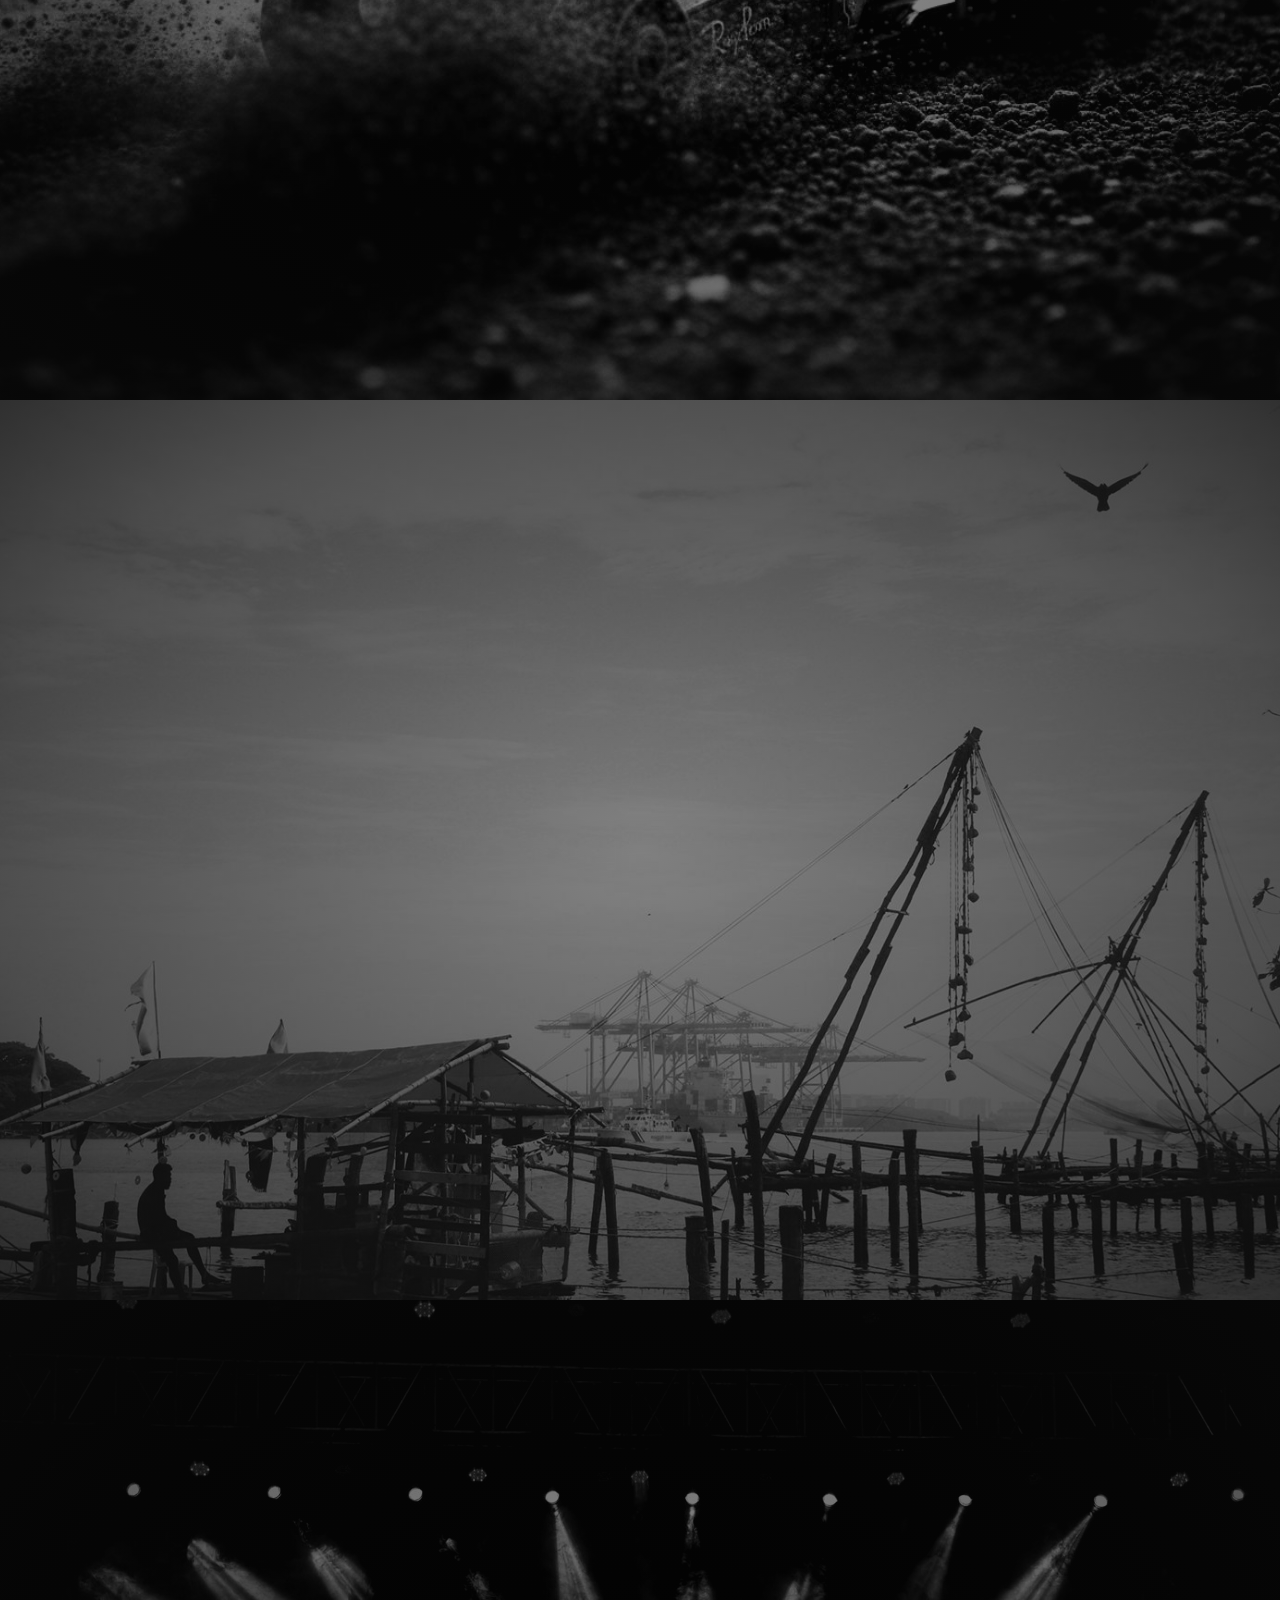
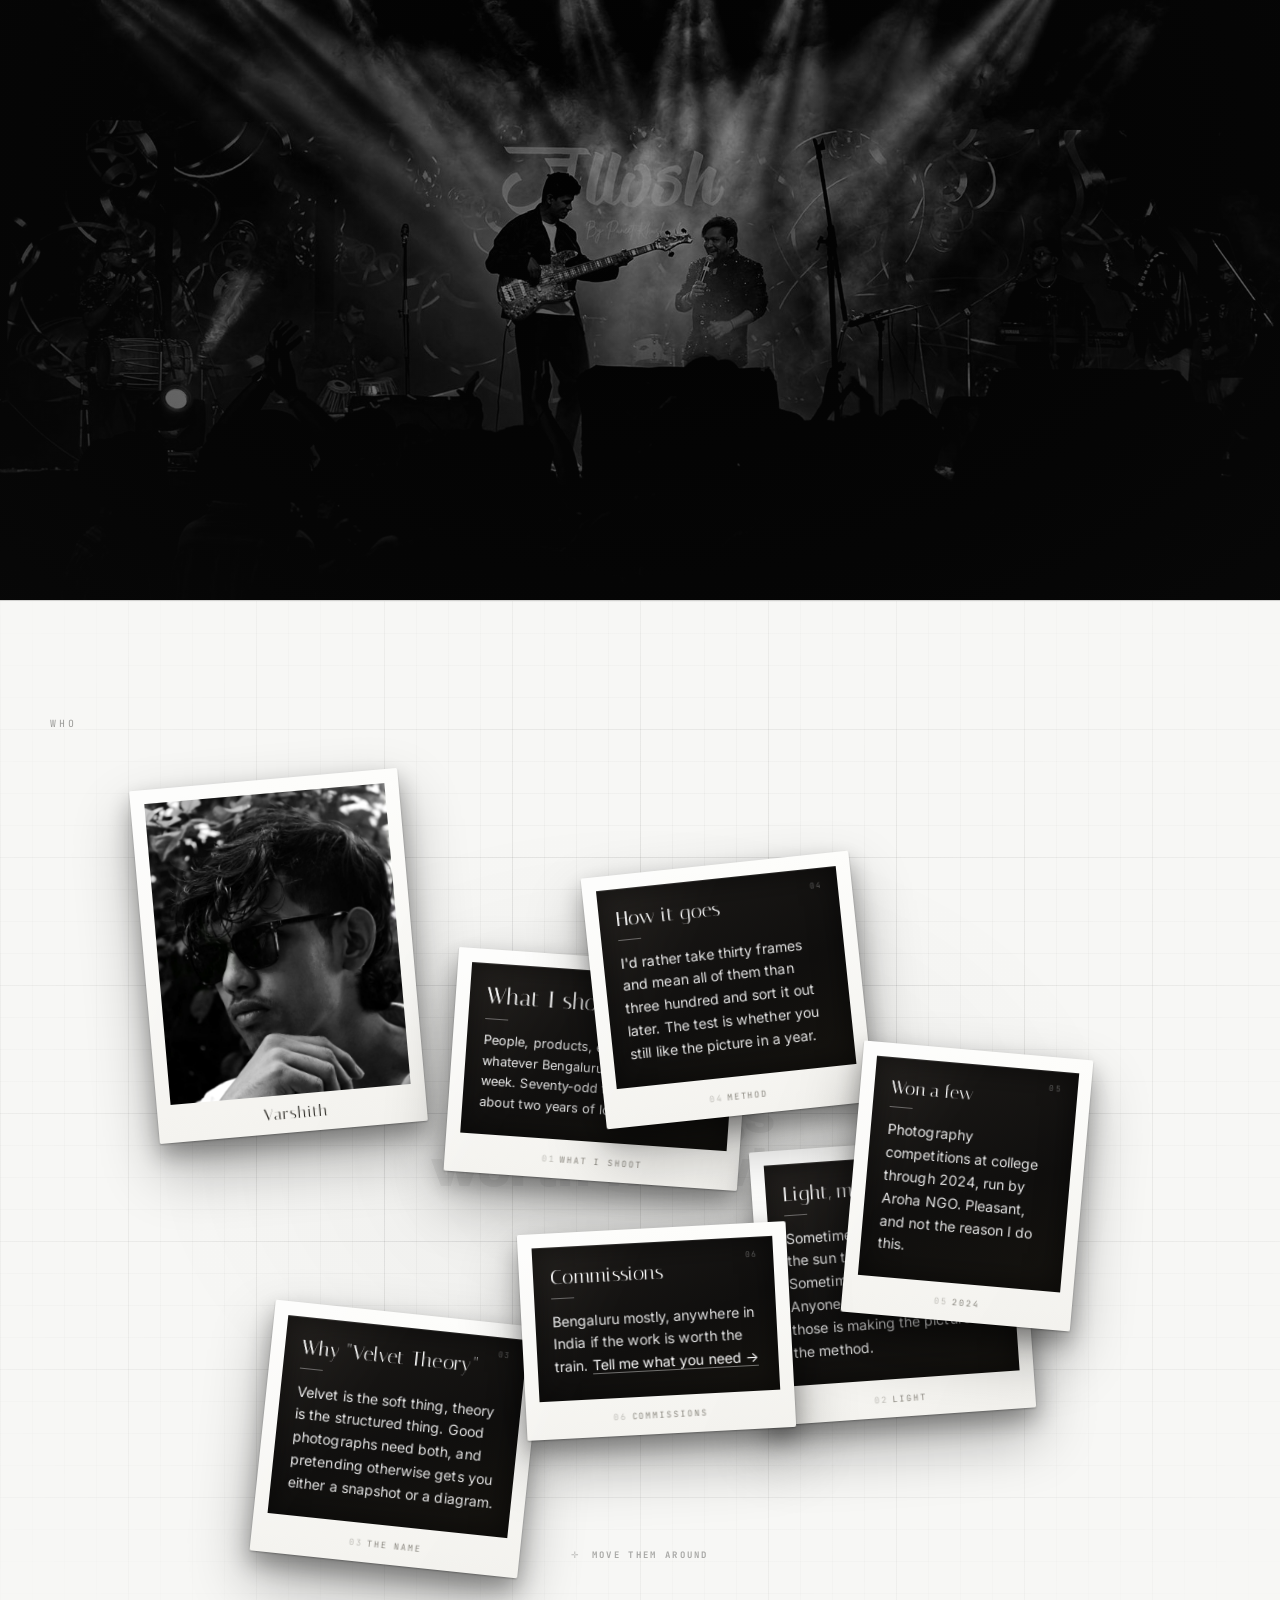
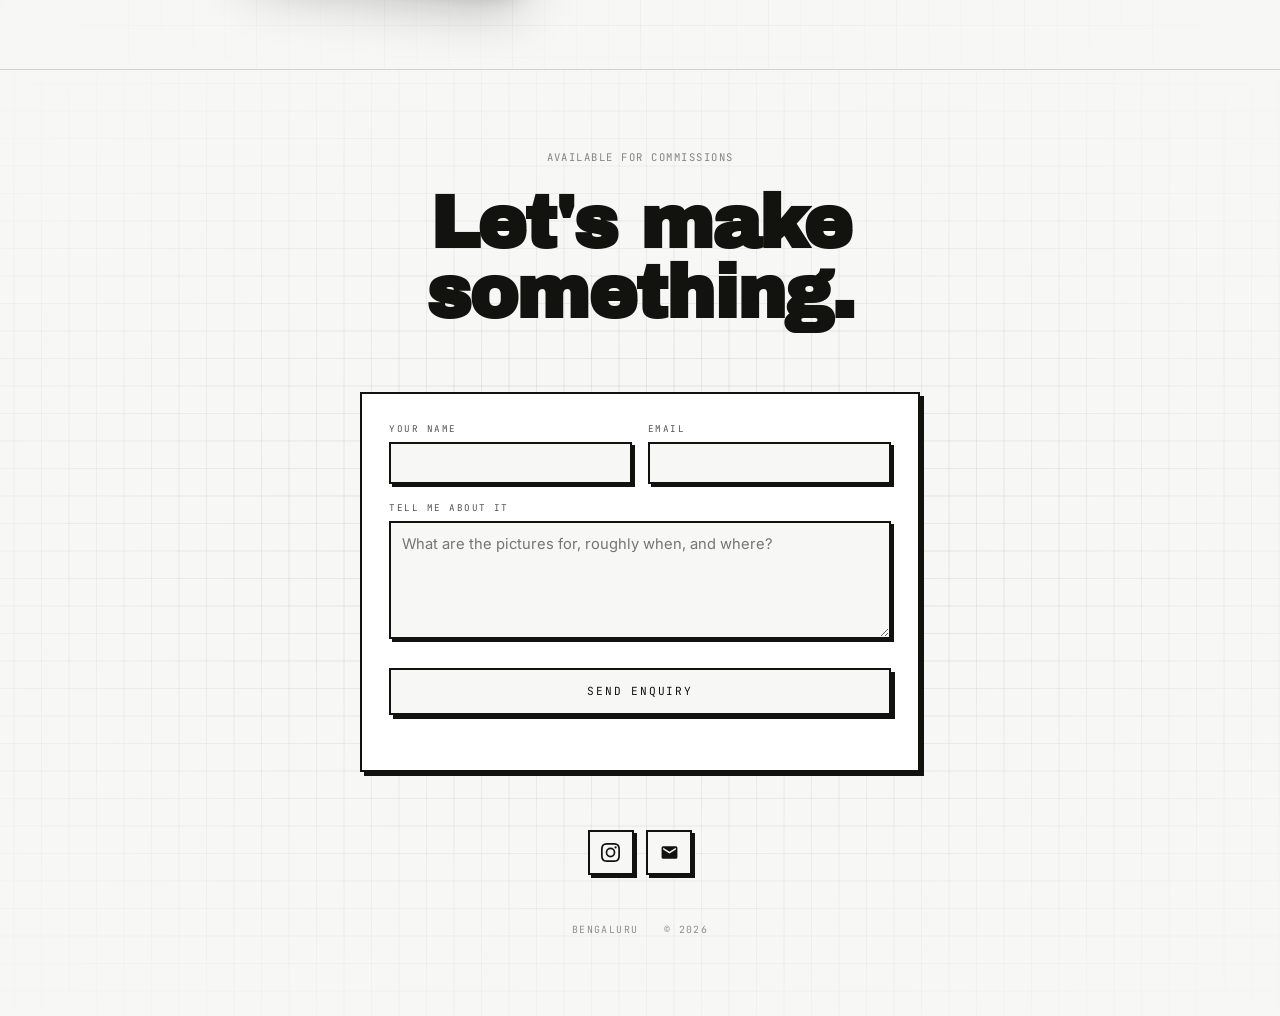
==== commit 1510dc02: "The Work menu is a grid of photographs on a phone" ====
--- a/PUBLISH/index.html
+++ b/PUBLISH/index.html
@@ -383,6 +383,7 @@
     transition:color var(--t-tap) var(--ease);
   }
   .ring-item:hover span{color:var(--accent);}
+  .ring-item .fw{text-decoration:none;}   /* <u> only to be a hook */
 
   /* ---- the thumbnail ----
      A photographer's menu shows the work. The frame grows out of the
@@ -6546,7 +6547,9 @@
                href="#work" data-ci="${i}" role="menuitem">
       <b>${String(i + 1).padStart(2,'0')}</b>
       <em style="font-style:normal">${c.name}</em>
-      <span>${n ? n + ' frames' : 'soon'}</span>
+      <!-- the word is dropped on a phone, where the count sits in the
+           corner of a photo tile and has no room for it -->
+      <span>${n ? n + '<u class="fw">&nbsp;frames</u>' : 'soon'}</span>
       <i class="ring-thumb" data-src="${c.cover}" aria-hidden="true"></i>
     </a>`;
   }).join('');
--- a/PUBLISH/mobile.css
+++ b/PUBLISH/mobile.css
@@ -64,32 +64,73 @@
      The thumbnails stay. They are the reason the menu is worth opening,
      and on a phone they are ALWAYS out rather than waiting on a hover
      that will never come. */
+  /* ---- SHOW, DON'T TELL ----
+     On a phone the menu is six PHOTOGRAPHS in a grid, not a list of
+     names with thumbnails stranded beside them. A photographer's menu
+     should be the work.
+
+     Two things the list version got wrong and this fixes: the panel was
+     translucent, so the hero bled through and nothing was readable; and
+     the thumbnails were 42px, which is too small to recognise anything.
+     Here each tile is half the screen wide.
+
+     The category name still sits on the tile — quietly, bottom-left.
+     Without it, NATURE and LANDSCAPE are a guessing game. */
   .nav-ring {
-    display: flex;
+    display: grid;
+    grid-template-columns: 1fr 1fr;
+    gap: 2px;
     position: fixed;
     top: calc(52px + env(safe-area-inset-top, 0px));
-    left: .6rem; right: .6rem;
-    max-height: calc(100svh - 52px - env(safe-area-inset-top, 0px) - 2rem);
+    left: .5rem; right: .5rem;
+    max-height: calc(100svh - 52px - env(safe-area-inset-top, 0px) - 1.5rem);
     overflow-y: auto;
     -webkit-overflow-scrolling: touch;
-    padding: .35rem 0;
+    padding: 2px;
+    background: var(--bg);        /* opaque: nothing bleeds through */
+    backdrop-filter: none;
   }
   .ring-item {
-    grid-template-columns: 1.5rem 1fr auto 2.6rem;
-    gap: .7rem;
-    padding: .85rem .9rem;        /* 44px tall, the minimum touch target */
-    font-size: .68rem;
-  }
-  /* no hover on a touch screen, so the count and the frame are simply
-     there — the hover states below would otherwise never fire */
-  .ring-item span { color: rgba(var(--wash), .5); font-size: .58rem; }
+    display: block;               /* not the desktop's 4-column grid */
+    position: relative;
+    aspect-ratio: 4 / 3;
+    padding: 0;
+    overflow: hidden;
+    background: #08080a;
+  }
+  /* the photograph fills the tile */
   .ring-thumb {
-    width: 2.6rem; height: 1.75rem;
-    filter: grayscale(1) contrast(1.05);
-  }
-  /* the row being pressed lights up, which is the touch equivalent */
-  .ring-item:active { background: rgba(var(--wash), .1); color: var(--fg); }
-  .ring-item:active .ring-thumb { filter: grayscale(0) contrast(1); }
+    position: absolute; inset: 0;
+    width: 100%; height: 100%;
+    filter: grayscale(1) contrast(1.06) brightness(.82);
+  }
+  /* a scrim at the foot so the name is always readable on any frame */
+  .ring-item::after {
+    content: '';
+    position: absolute; inset: 0;
+    background: linear-gradient(to top,
+      rgba(8,8,10,.88) 0%, rgba(8,8,10,.3) 42%, transparent 70%);
+  }
+  .ring-item b { display: none; }   /* the 01/02 index is desktop detail */
+  .ring-item em {
+    position: absolute; left: .55rem; bottom: .5rem; z-index: 2;
+    font-style: normal;
+    font-size: .62rem; letter-spacing: .14em;
+    color: #fff;
+    text-shadow: 0 1px 8px rgba(0,0,0,.9);
+  }
+  /* the count stays: a photograph cannot say "3 frames" */
+  .ring-item span {
+    position: absolute; right: .55rem; bottom: .5rem; z-index: 2;
+    font-size: .5rem; letter-spacing: .1em;
+    color: rgba(255,255,255,.72) !important;
+    text-shadow: 0 1px 8px rgba(0,0,0,.9);
+  }
+  .ring-item .fw { display: none; }       /* just the number here */
+  .ring-item::before { display: none; }   /* the detent notch */
+  /* pressing a tile brings its photograph to life */
+  .ring-item:active .ring-thumb { filter: grayscale(0) contrast(1) brightness(1); }
+  .ring-item.empty { opacity: .45; }
   .dots { display: none; }
 
   .theme-btn {
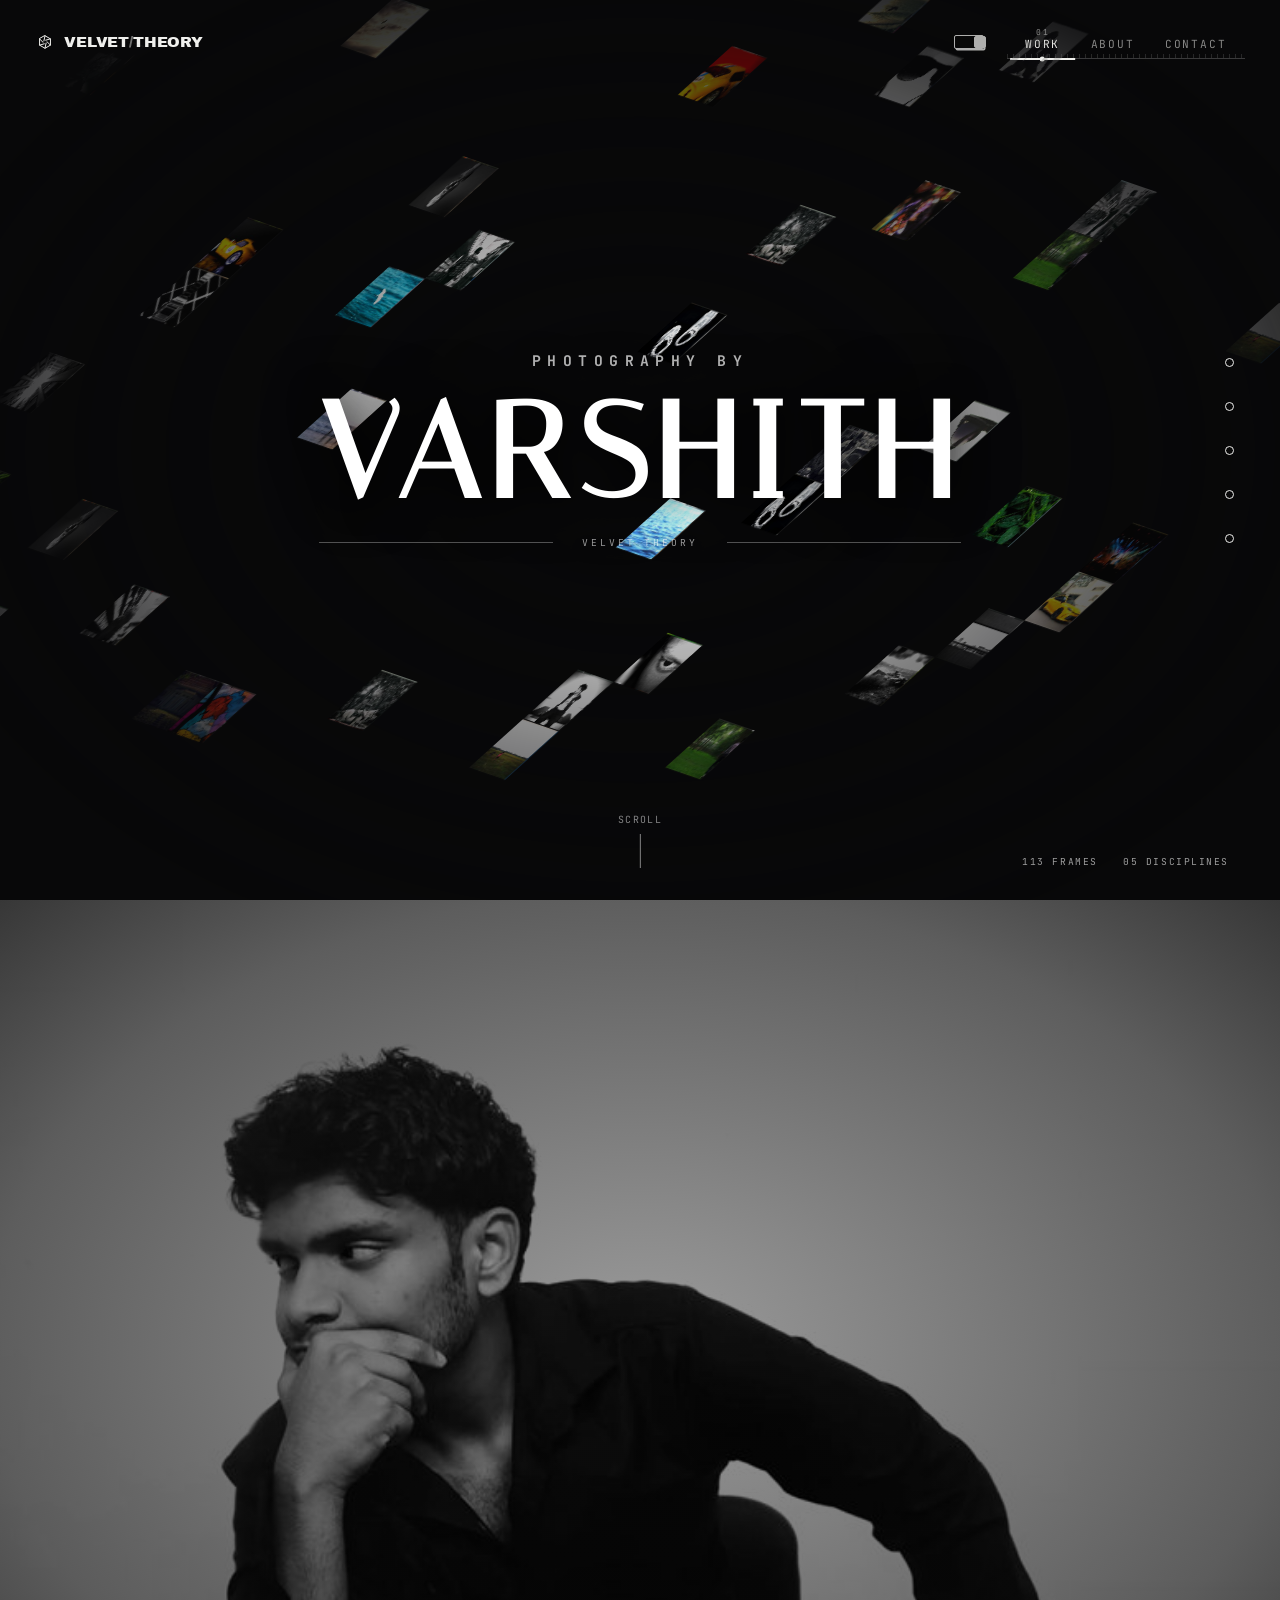
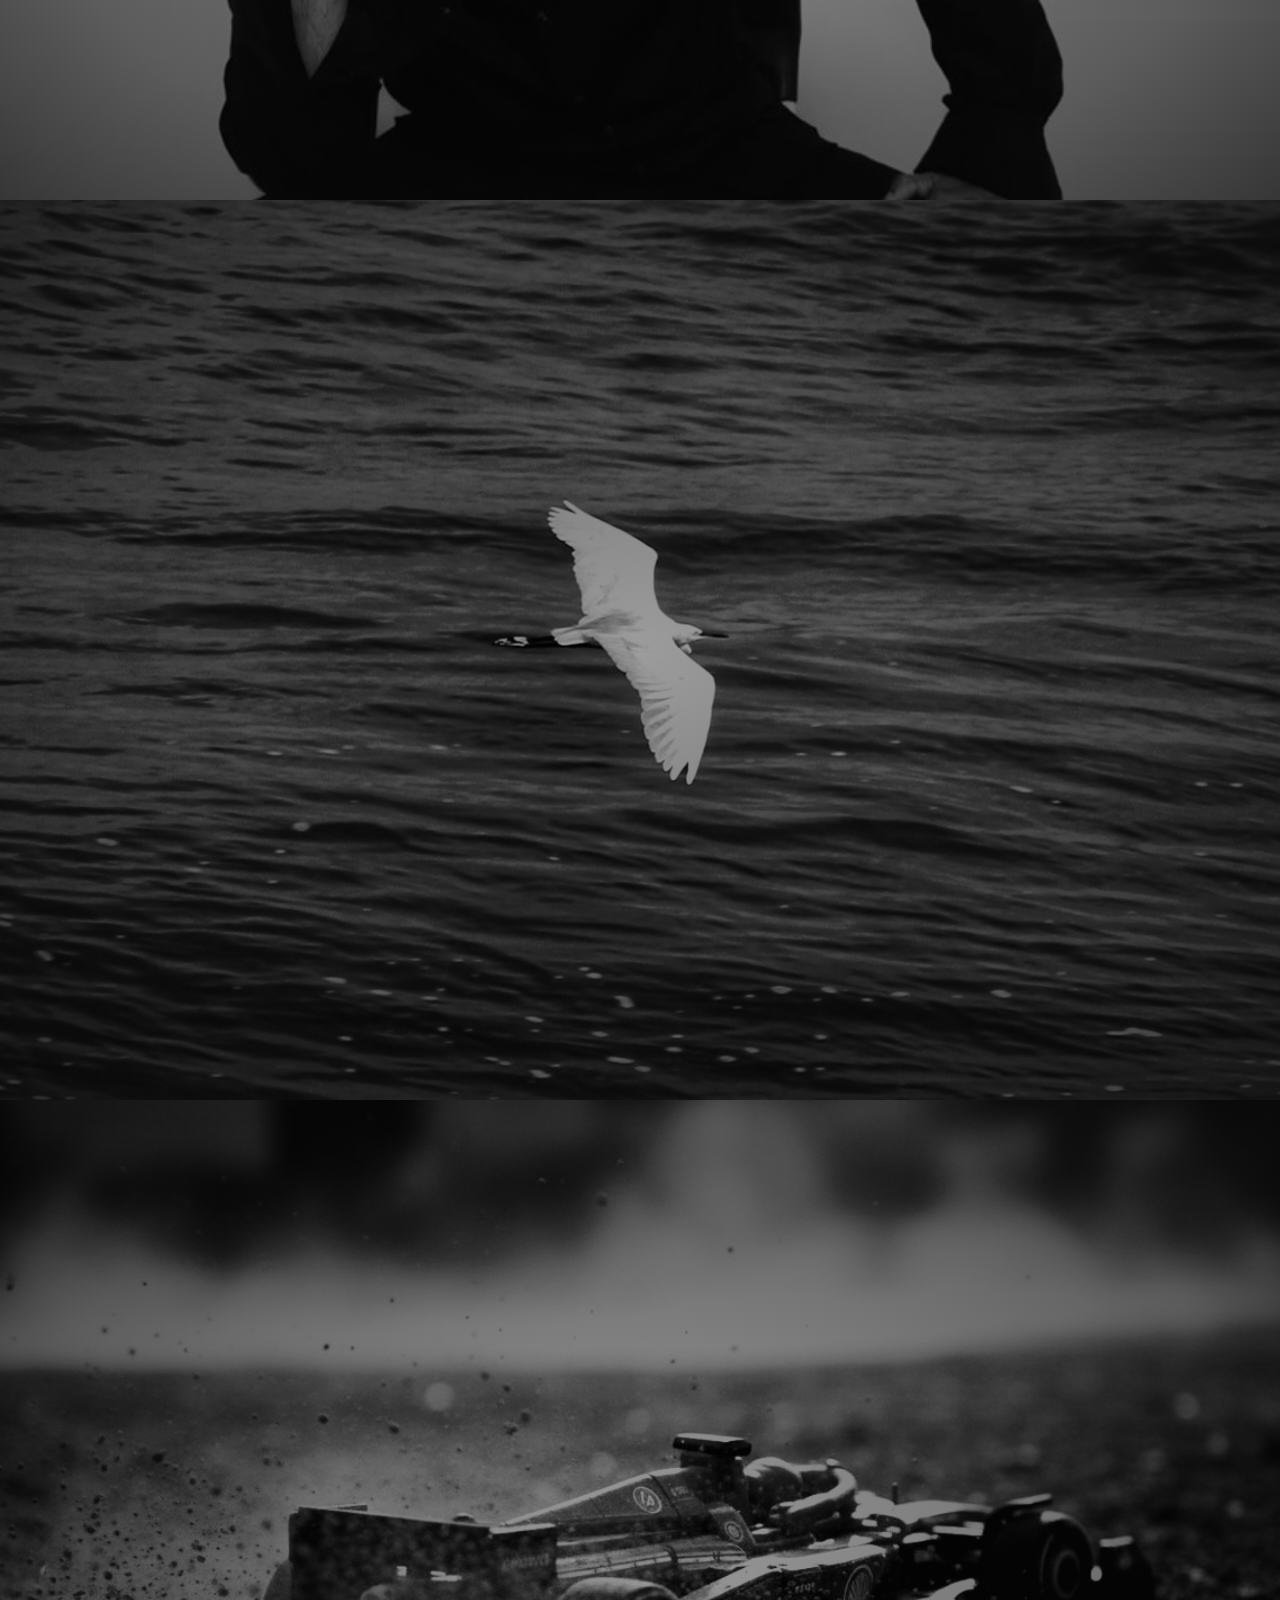
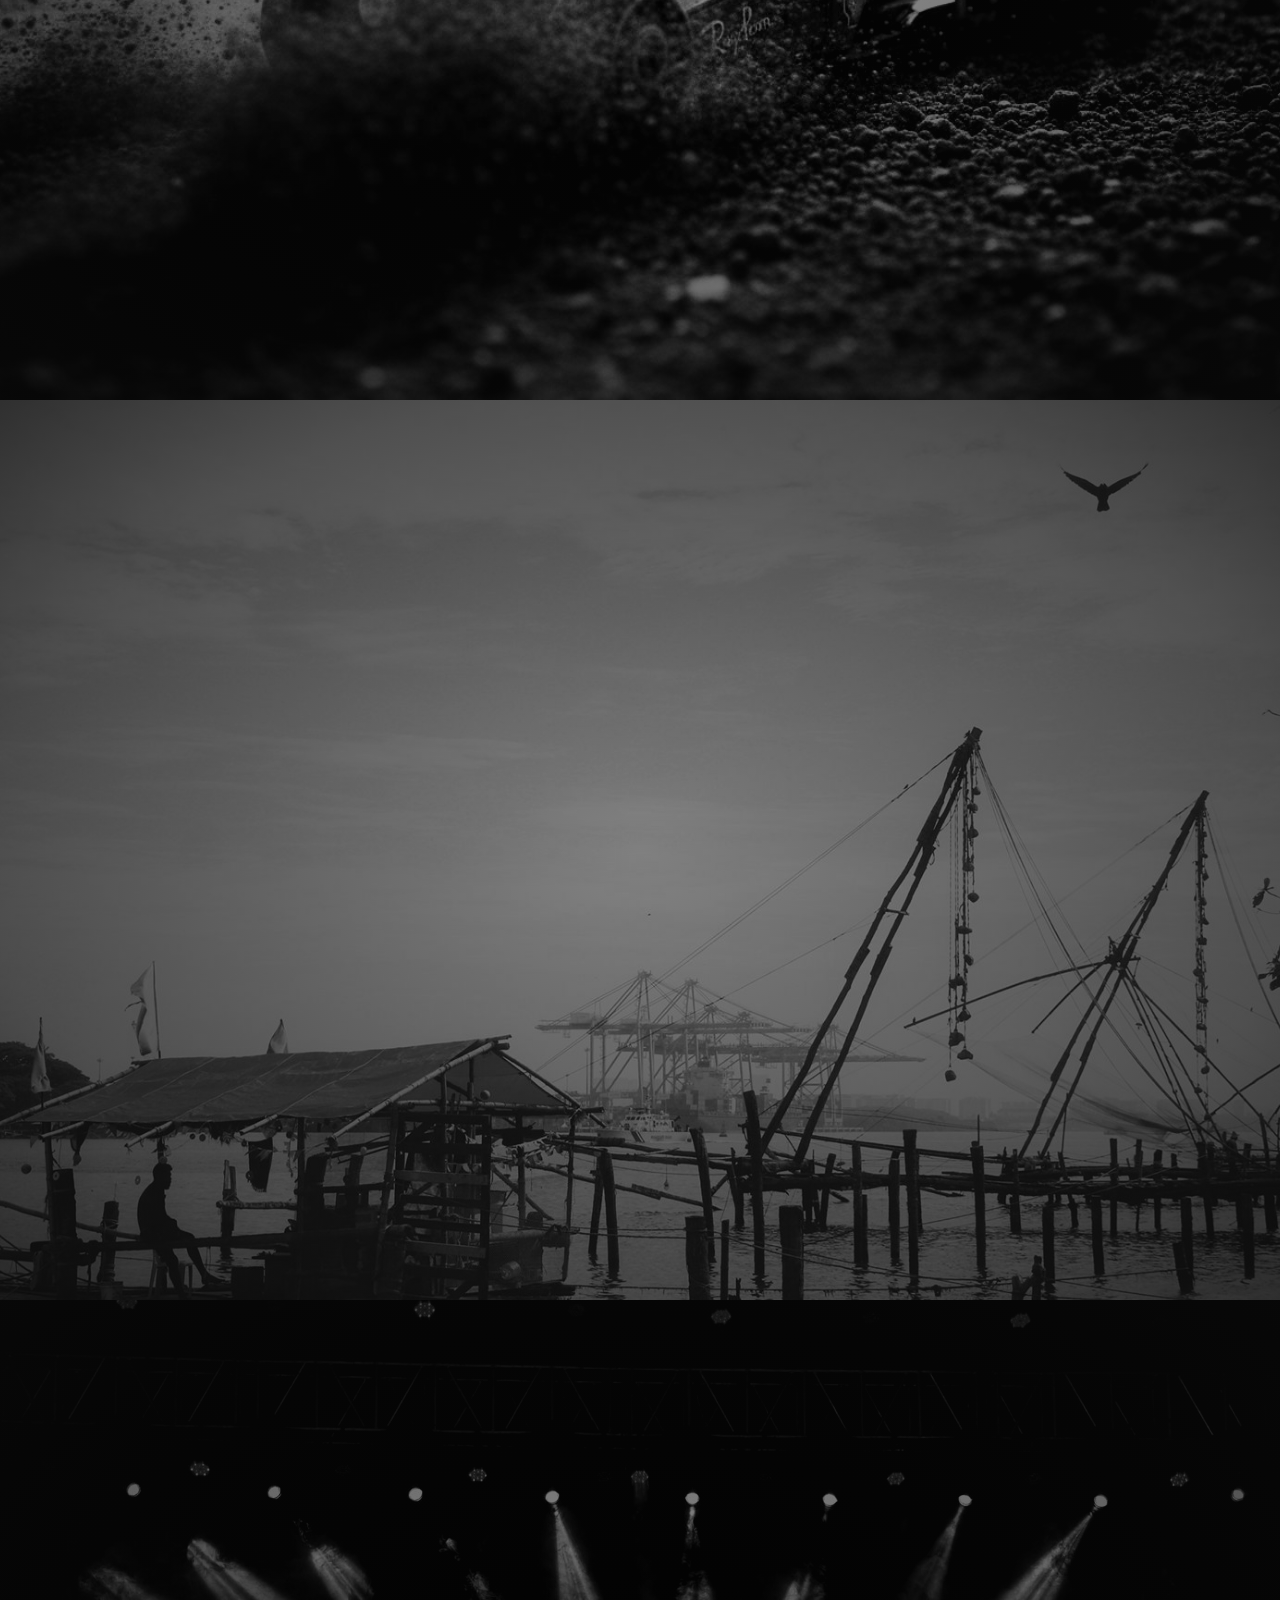
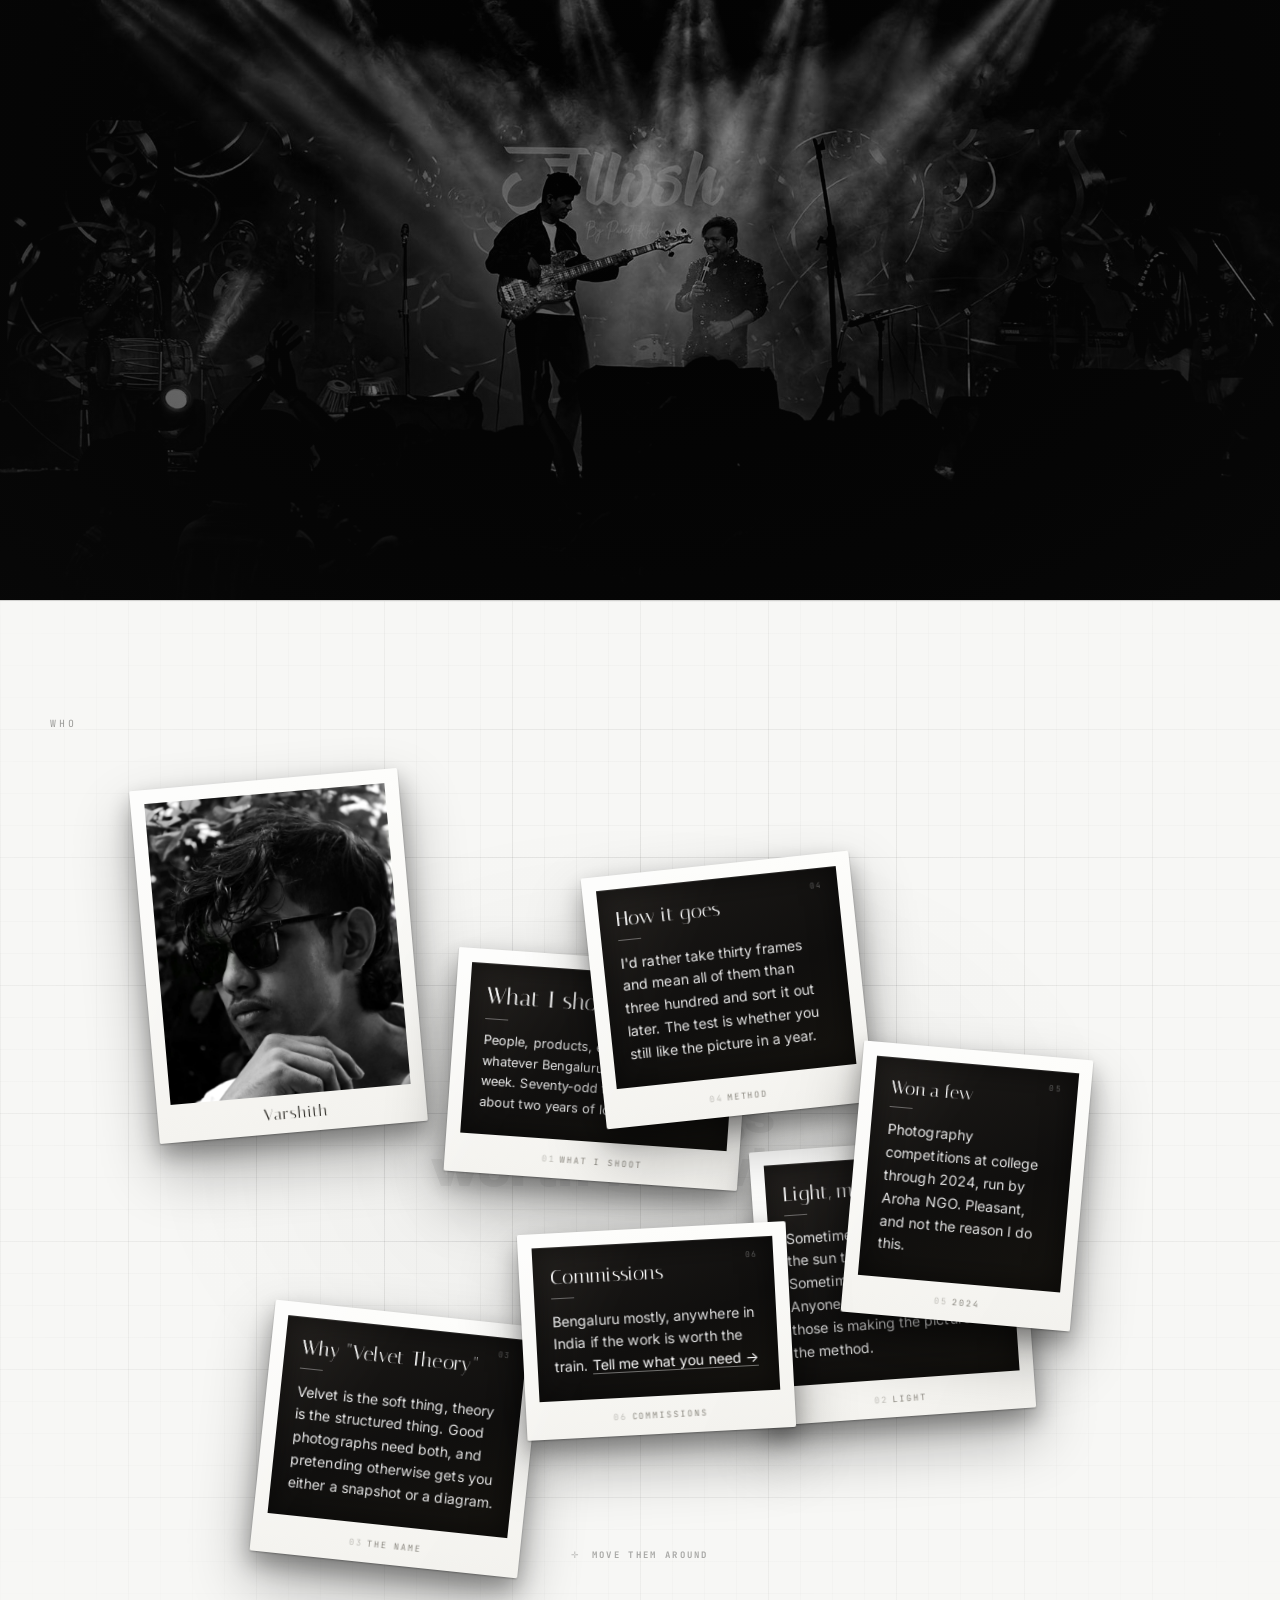
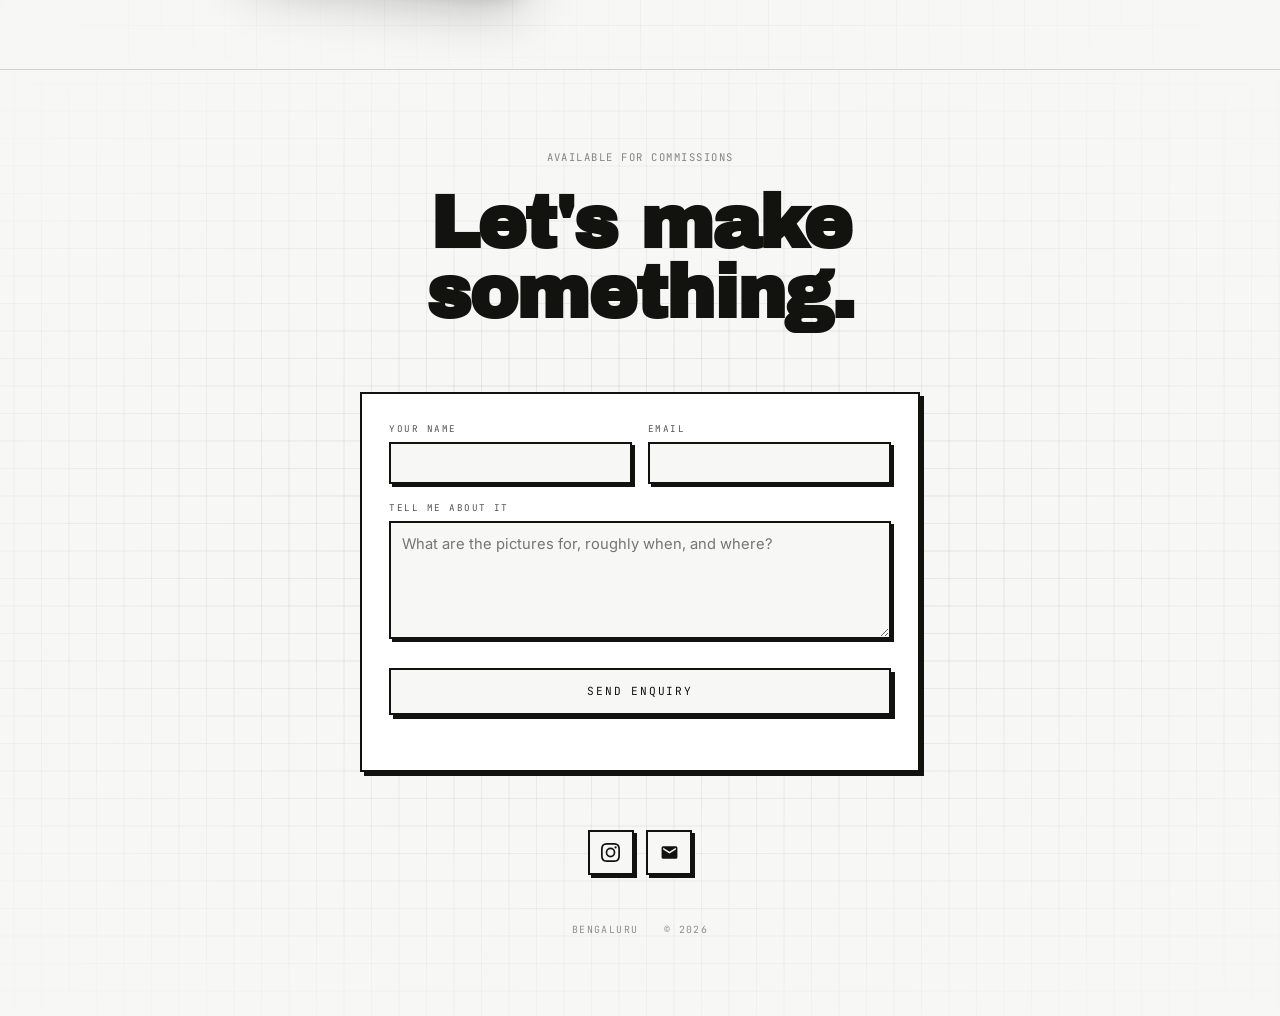
==== commit cf888355: "Instant drag in any direction, and the Work menu back to a list" ====
--- a/PUBLISH/index.html
+++ b/PUBLISH/index.html
@@ -3914,30 +3914,37 @@
   cards.forEach(c => REST.set(c, { x:0, y:0 }));
 
   /* ---- PICKING A CARD UP ----
-     With a mouse, pressing down is enough.
-
-     With a finger it cannot be, because the page also has to scroll. The
-     first version asked for a long press — the way a home screen lets
-     you rearrange icons — but it was genuinely hard to find, and holding
-     still for a third of a second is a lot to ask of someone who just
-     wants to move a card.
-
-     So the gesture is read by DIRECTION instead, which is what the rest
-     of this site already does with the lightbox. Move sideways and the
-     card comes with you immediately. Move up or down and the page
-     scrolls, and the card is left alone. Nothing to hold, nothing to
-     wait for, and the page never stops scrolling.
-
-     `touch-action: pan-y` on the card tells the browser the same thing,
-     so vertical scrolling stays on the compositor and never waits on
-     JavaScript. */
-  const DIR_SLOP = 8;      // px before the direction of a gesture is clear
+     The card comes with the finger THE INSTANT it is touched, in any
+     direction. No hold, no waiting to see which way the gesture is
+     going — both of those were tried and both felt slack, because the
+     card lags behind the finger while the page makes up its mind.
+
+     The page can still be scrolled: there is empty table around the
+     cards, and the section is taller than a screen. Scrolling from a
+     card is what is given up, and it is the right thing to give up —
+     the cards are the reason anyone is in this section.
+
+     A SECOND finger releases the card immediately, so pinch-to-zoom
+     works: the browser only gets the gesture if we are not holding it,
+     and `touch-action:none` is lifted the moment a second pointer
+     arrives. */
+  const ZOOM = new Set();  // pointers currently down anywhere on the table
 
   cards.forEach(card => {
     let id = null, sx = 0, sy = 0, ox = 0, oy = 0;
     let lastX = 0, lastY = 0, lastT = 0, vx = 0, vy = 0;
     let moved = false;
     let armed = false;       // are we actually dragging this card?
+
+    /* Let go of the card without moving it — used when a second finger
+       arrives and the gesture turns out to be a pinch. */
+    function bail(){
+      if (id === null) return;
+      try { card.releasePointerCapture(id); } catch(err){}
+      id = null; armed = false; moved = false;
+      card.classList.remove('dragging');
+      card.style.touchAction = '';
+    }
 
     function claim(){
       if (armed || id === null) return;
@@ -3960,31 +3967,24 @@
 
     card.addEventListener('pointerdown', e => {
       if (e.button != null && e.button !== 0) return;   // left button only
+      ZOOM.add(e.pointerId);
+
+      /* A second finger anywhere means a pinch. Drop the card at once so
+         the browser can zoom — holding on would swallow the gesture. */
+      if (ZOOM.size > 1){ bail(); return; }
+
       id = e.pointerId;
       const at = REST.get(card);
       sx = e.clientX; sy = e.clientY;
       ox = at.x; oy = at.y;
       lastX = e.clientX; lastY = e.clientY; lastT = performance.now();
       vx = vy = 0; moved = false; armed = false;
-
-      // a mouse or pen picks up at once; a finger waits to see which way
-      // it is going
-      if (e.pointerType !== 'touch') claim();
+      claim();                       // straight away, whatever the input
     });
 
     card.addEventListener('pointermove', e => {
       if (id === null || e.pointerId !== id) return;
       const dx = e.clientX - sx, dy = e.clientY - sy;
-
-      /* Not yet holding the card: decide from the DIRECTION of the first
-         real movement. Mostly sideways means they are moving the card;
-         mostly vertical means they are scrolling the page, so let go of
-         the gesture entirely. */
-      if (!armed){
-        if (Math.abs(dx) < DIR_SLOP && Math.abs(dy) < DIR_SLOP) return;
-        if (Math.abs(dy) > Math.abs(dx)) { id = null; return; }   // a scroll
-        claim();
-      }
 
       if (!moved && Math.hypot(dx, dy) > 4) moved = true;
       if (!moved) return;
@@ -4013,6 +4013,7 @@
     });
 
     function release(e){
+      if (e) ZOOM.delete(e.pointerId);
       if (id === null || (e && e.pointerId !== id)) return;
       try { card.releasePointerCapture(id); } catch(err){}
       id = null;
--- a/PUBLISH/mobile.css
+++ b/PUBLISH/mobile.css
@@ -56,81 +56,41 @@
   .nav-item i, .topnav::after, .nav-marker { display: none; }
 
   /* ---- THE WORK MENU ON A PHONE ----
-     It was hidden entirely, which left no way to jump straight to a
-     category — the only route was scrolling past all six. It comes back
-     here as a sheet anchored under the bar rather than a hover dropdown,
-     because a finger cannot hover: the JS adds `open` on tap either way.
-
-     The thumbnails stay. They are the reason the menu is worth opening,
-     and on a phone they are ALWAYS out rather than waiting on a hover
-     that will never come. */
-  /* ---- SHOW, DON'T TELL ----
-     On a phone the menu is six PHOTOGRAPHS in a grid, not a list of
-     names with thumbnails stranded beside them. A photographer's menu
-     should be the work.
-
-     Two things the list version got wrong and this fixes: the panel was
-     translucent, so the hero bled through and nothing was readable; and
-     the thumbnails were 42px, which is too small to recognise anything.
-     Here each tile is half the screen wide.
-
-     The category name still sits on the tile — quietly, bottom-left.
-     Without it, NATURE and LANDSCAPE are a guessing game. */
+     The same list the desktop has: a number, a name, a frame count. The
+     photo-grid version was tried and was worse — tiles too small to
+     recognise, and a translucent panel that let the hero bleed through
+     it. A list of six names is unambiguous and instant to read.
+
+     No thumbnails here. They earn their place on a desktop, where a
+     cursor reveals one at a time; six at once on a phone is clutter.
+
+     What this DOES need over the desktop version: an opaque background,
+     44px rows, and anchoring to the screen rather than the bar. */
   .nav-ring {
-    display: grid;
-    grid-template-columns: 1fr 1fr;
-    gap: 2px;
+    display: flex;
     position: fixed;
     top: calc(52px + env(safe-area-inset-top, 0px));
-    left: .5rem; right: .5rem;
+    left: .6rem; right: .6rem;
     max-height: calc(100svh - 52px - env(safe-area-inset-top, 0px) - 1.5rem);
     overflow-y: auto;
     -webkit-overflow-scrolling: touch;
-    padding: 2px;
+    padding: .3rem 0;
     background: var(--bg);        /* opaque: nothing bleeds through */
     backdrop-filter: none;
+    box-shadow: 0 18px 40px rgba(0,0,0,.4);
   }
   .ring-item {
-    display: block;               /* not the desktop's 4-column grid */
-    position: relative;
-    aspect-ratio: 4 / 3;
-    padding: 0;
-    overflow: hidden;
-    background: #08080a;
-  }
-  /* the photograph fills the tile */
-  .ring-thumb {
-    position: absolute; inset: 0;
-    width: 100%; height: 100%;
-    filter: grayscale(1) contrast(1.06) brightness(.82);
-  }
-  /* a scrim at the foot so the name is always readable on any frame */
-  .ring-item::after {
-    content: '';
-    position: absolute; inset: 0;
-    background: linear-gradient(to top,
-      rgba(8,8,10,.88) 0%, rgba(8,8,10,.3) 42%, transparent 70%);
-  }
-  .ring-item b { display: none; }   /* the 01/02 index is desktop detail */
-  .ring-item em {
-    position: absolute; left: .55rem; bottom: .5rem; z-index: 2;
-    font-style: normal;
-    font-size: .62rem; letter-spacing: .14em;
-    color: #fff;
-    text-shadow: 0 1px 8px rgba(0,0,0,.9);
-  }
-  /* the count stays: a photograph cannot say "3 frames" */
-  .ring-item span {
-    position: absolute; right: .55rem; bottom: .5rem; z-index: 2;
-    font-size: .5rem; letter-spacing: .1em;
-    color: rgba(255,255,255,.72) !important;
-    text-shadow: 0 1px 8px rgba(0,0,0,.9);
-  }
-  .ring-item .fw { display: none; }       /* just the number here */
-  .ring-item::before { display: none; }   /* the detent notch */
-  /* pressing a tile brings its photograph to life */
-  .ring-item:active .ring-thumb { filter: grayscale(0) contrast(1) brightness(1); }
-  .ring-item.empty { opacity: .45; }
+    grid-template-columns: 1.6rem 1fr auto;
+    gap: .8rem;
+    padding: .9rem 1rem;          /* 44px tall: the minimum touch target */
+    font-size: .68rem;
+  }
+  .ring-thumb { display: none; }  /* a cursor idea; clutter on a phone */
+  /* no hover on a touch screen, so the count is simply always there */
+  .ring-item span { color: rgba(var(--wash), .45); font-size: .58rem; }
+  /* the row being pressed lights up — the touch equivalent of a hover */
+  .ring-item:active { background: rgba(var(--wash), .1); color: var(--fg); }
+  .ring-item:active::before { height: 62%; }
   .dots { display: none; }
 
   .theme-btn {
@@ -425,10 +385,12 @@
 
   .acard {
     width: 10.4rem;
-    /* pan-y hands vertical scrolling to the browser and keeps horizontal
-       movement for the drag — so the page never stutters while the JS
-       works out which way a gesture is going */
-    touch-action: pan-y;
+    /* The card takes the gesture the moment it is touched, so it follows
+       the finger with no lag at all. pan-y was tried and it is what made
+       the drag feel slack: the browser holds the first few pixels back
+       while it decides whether the movement is a scroll.
+       The page still scrolls from the empty table around the cards. */
+    touch-action: none;
     padding: .55rem .55rem 1.5rem;
     box-shadow:
       0 1px 2px rgba(0,0,0,.3),
@@ -468,9 +430,36 @@
   .acard-photo .acard-cap { font-size: .85rem; }
   .acard-photo .acard-img { aspect-ratio: 4/5; }
 
-  /* the hint says what to do, which matters more here than on a desktop
-     where a cursor already invites a drag */
-  .about-hint { font-size: .5rem; letter-spacing: .2em; }
+  /* ---- THE HINT GOES TO THE TOP ----
+     It sits after the table in the source, which puts it below a
+     1020px-tall scatter — so on a phone you only meet the instruction
+     after you have already scrolled past everything it was meant to
+     explain. Flex ordering lifts it to the empty space beside WHO,
+     where it is the first thing read.
+
+     The markup is untouched: a screen reader and the desktop layout
+     both still get the original order. */
+  .about-inner {
+    display: flex;
+    flex-direction: column;
+  }
+  .about-kick  { order: 1; }
+  .about-hint  { order: 2; }
+  .about-table { order: 3; }
+
+  /* The desktop version starts at opacity 0 and only appears once the
+     cards have dealt in, 1.5s later — sensible when it sits under the
+     scatter, wrong when it is the first thing above it. Here it is
+     simply present, and still disappears once a card has been moved. */
+  .about-hint,
+  .about-table.dealt ~ .about-hint {
+    font-size: .52rem; letter-spacing: .2em;
+    text-align: left;
+    margin: .5rem 0 0;
+    opacity: .42;
+    transition-delay: 0s;
+  }
+  .about-hint.gone { opacity: 0 !important; }
 
   /* ----------------------------------------------------------------
      06 · THE FOOTER
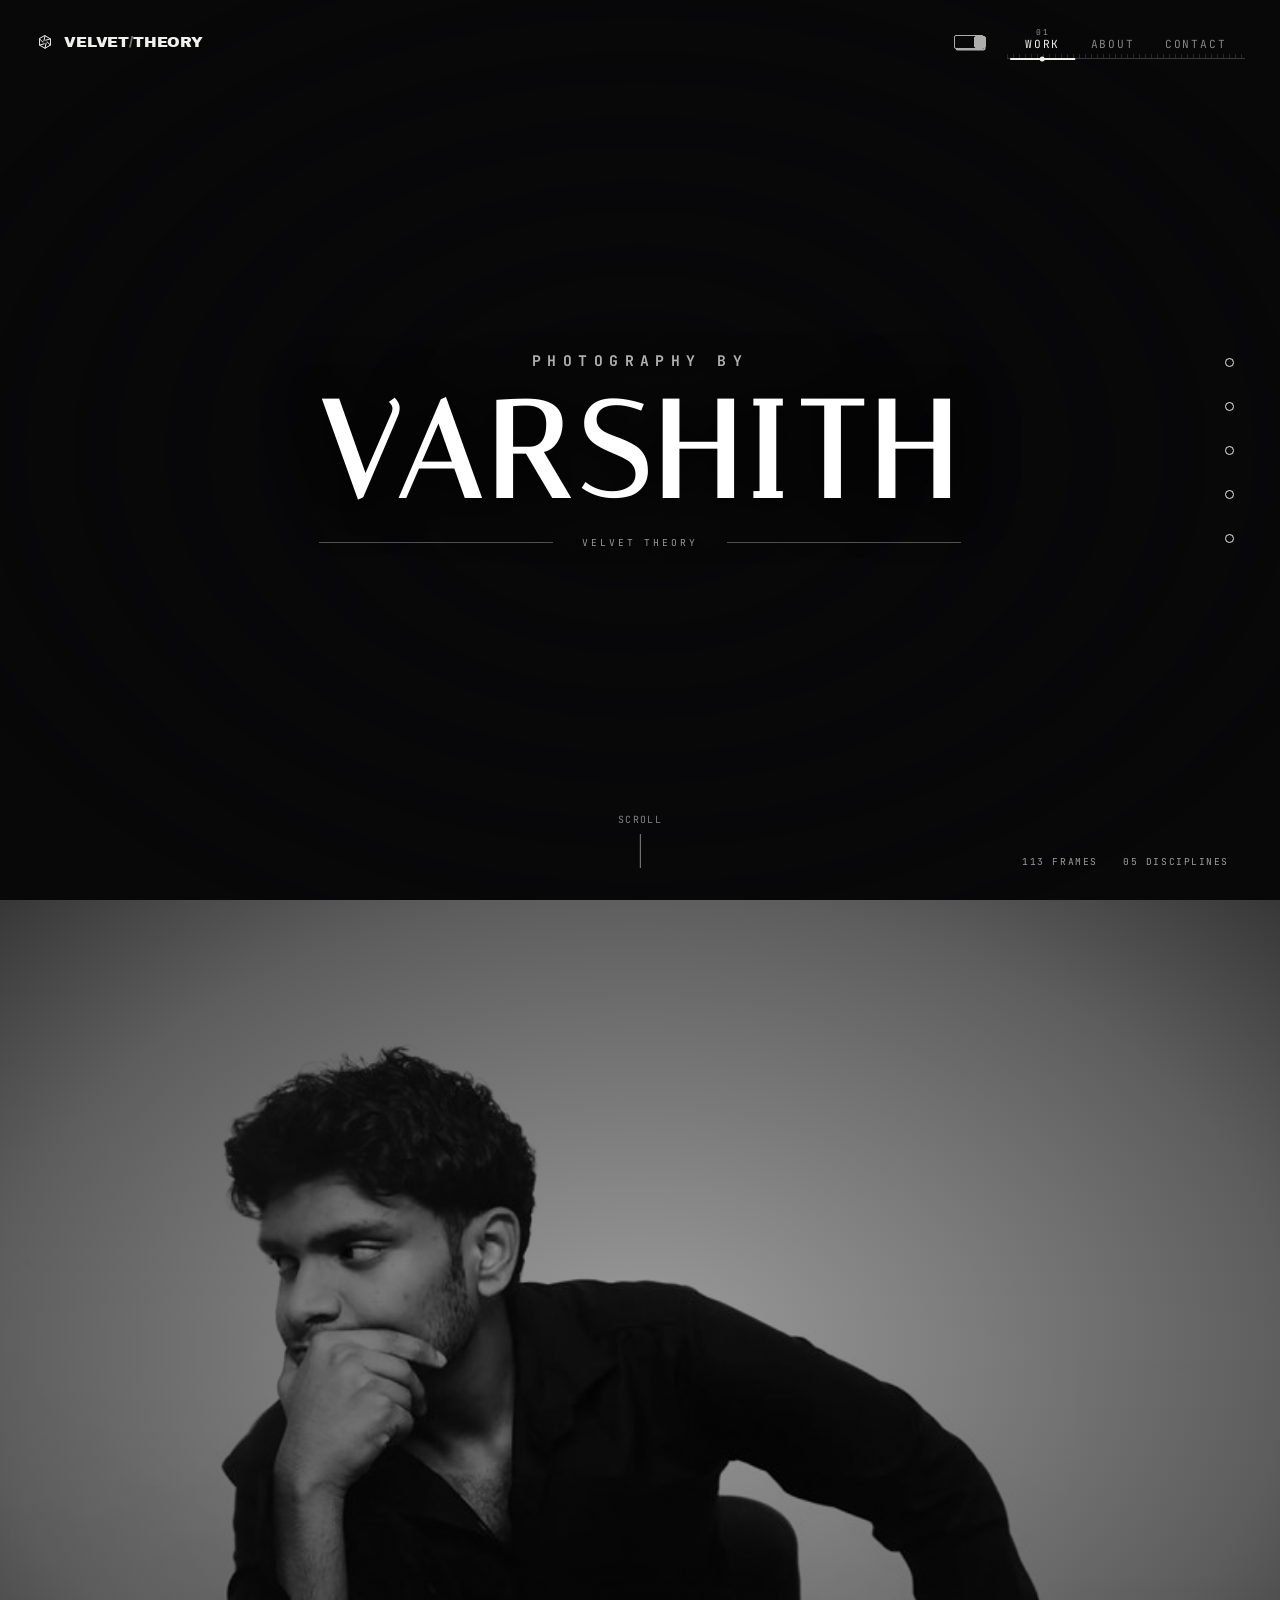
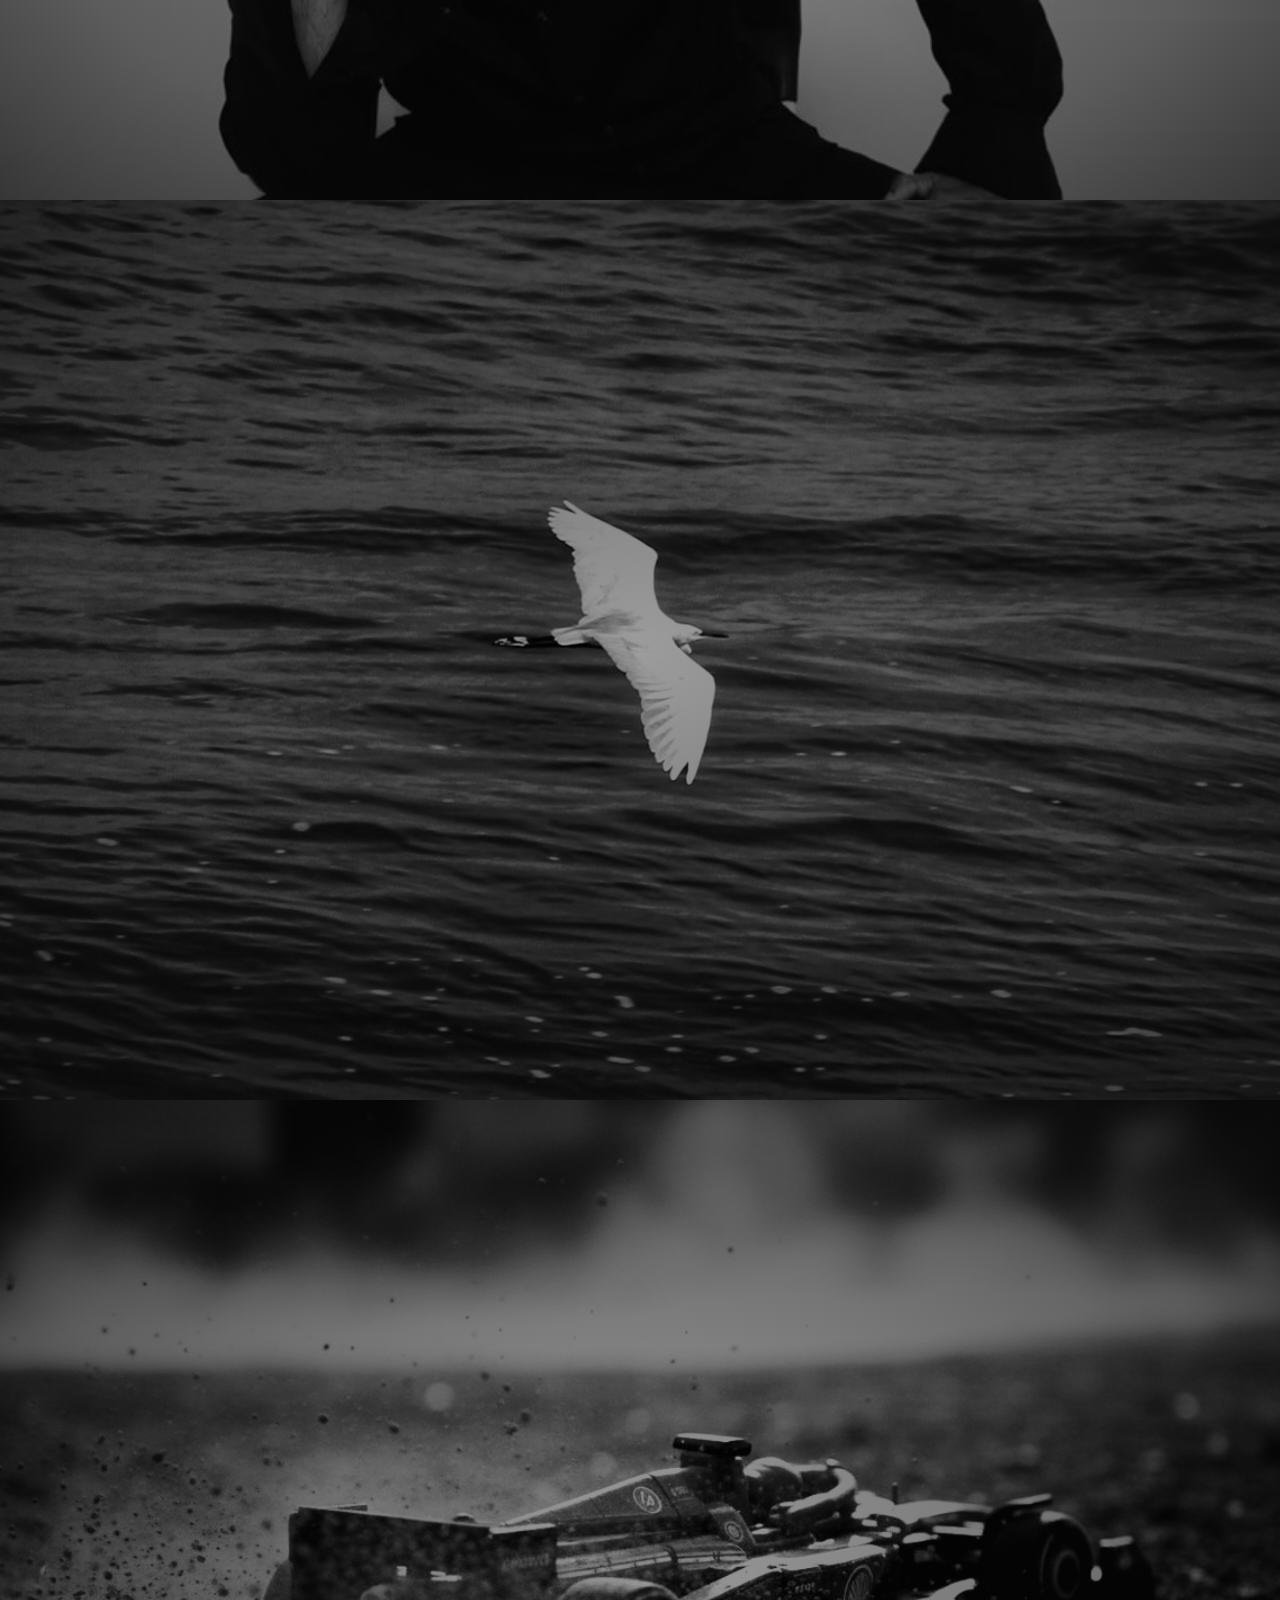
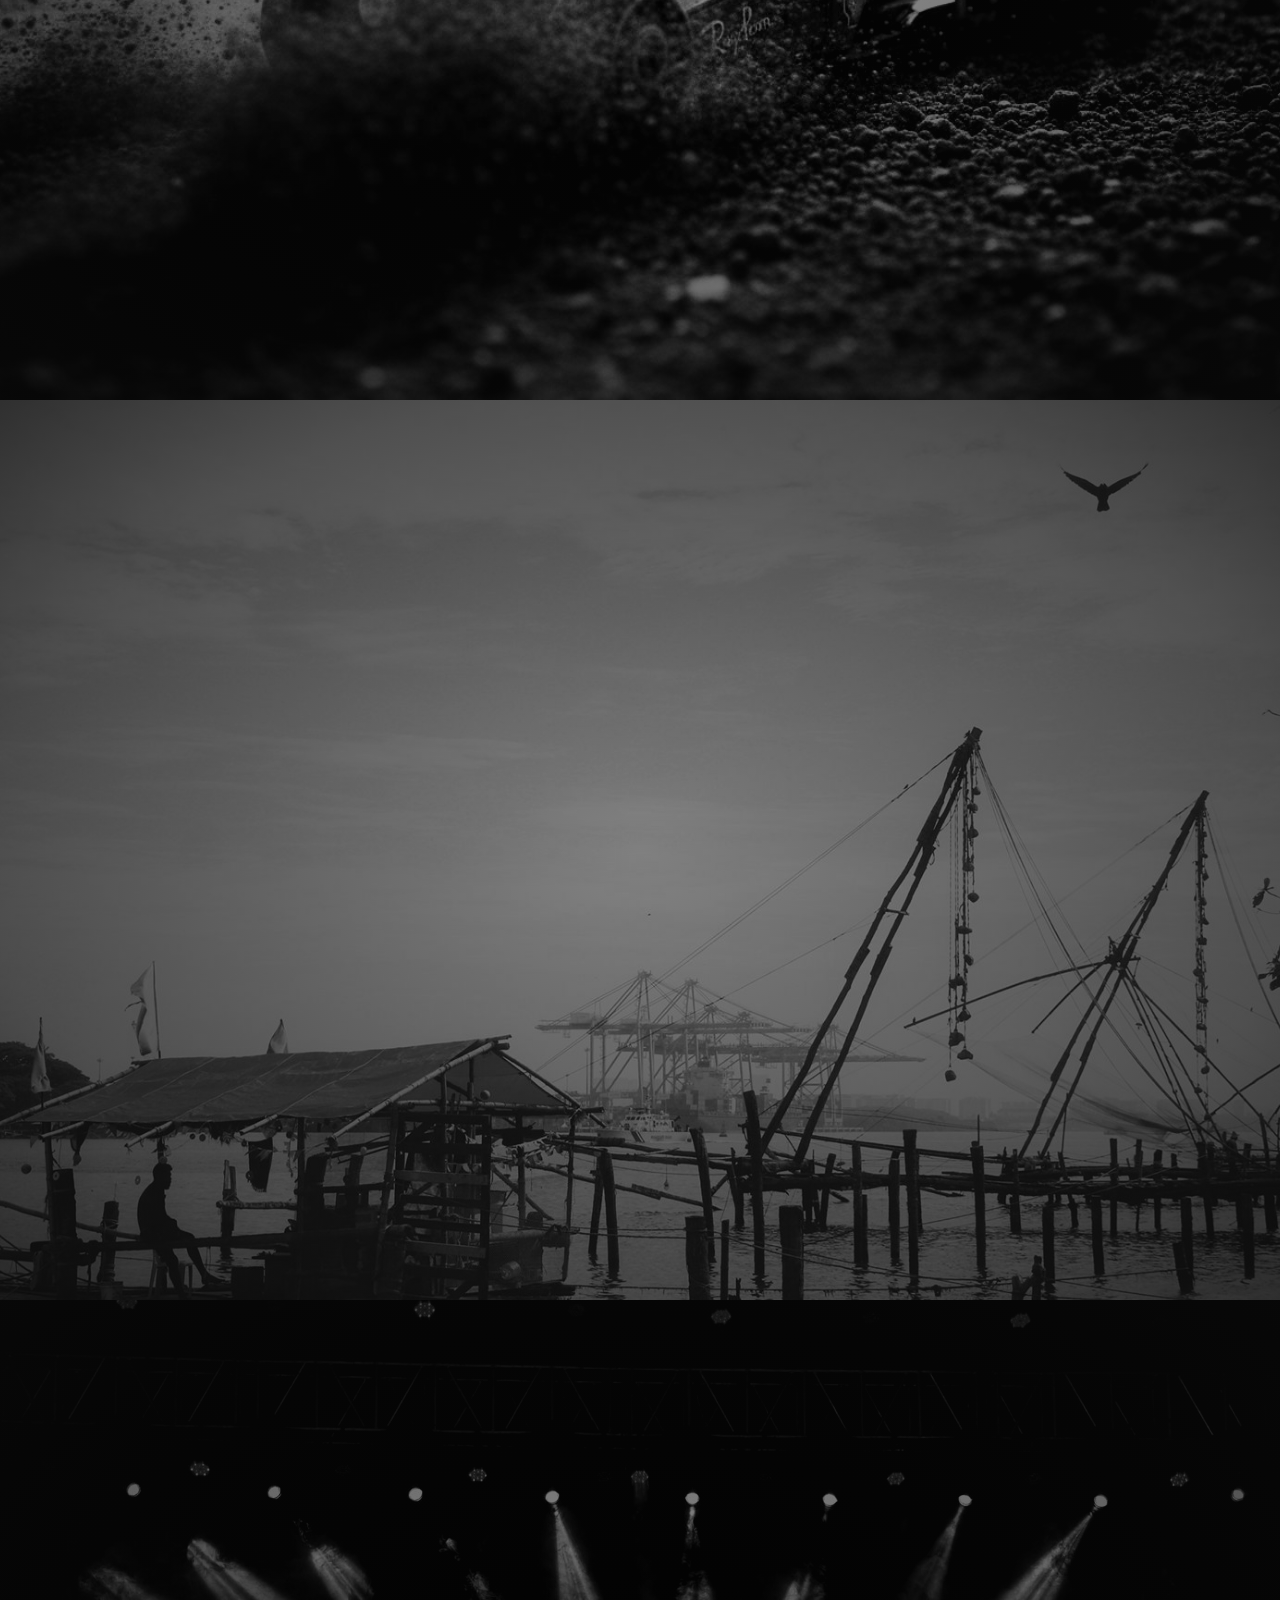
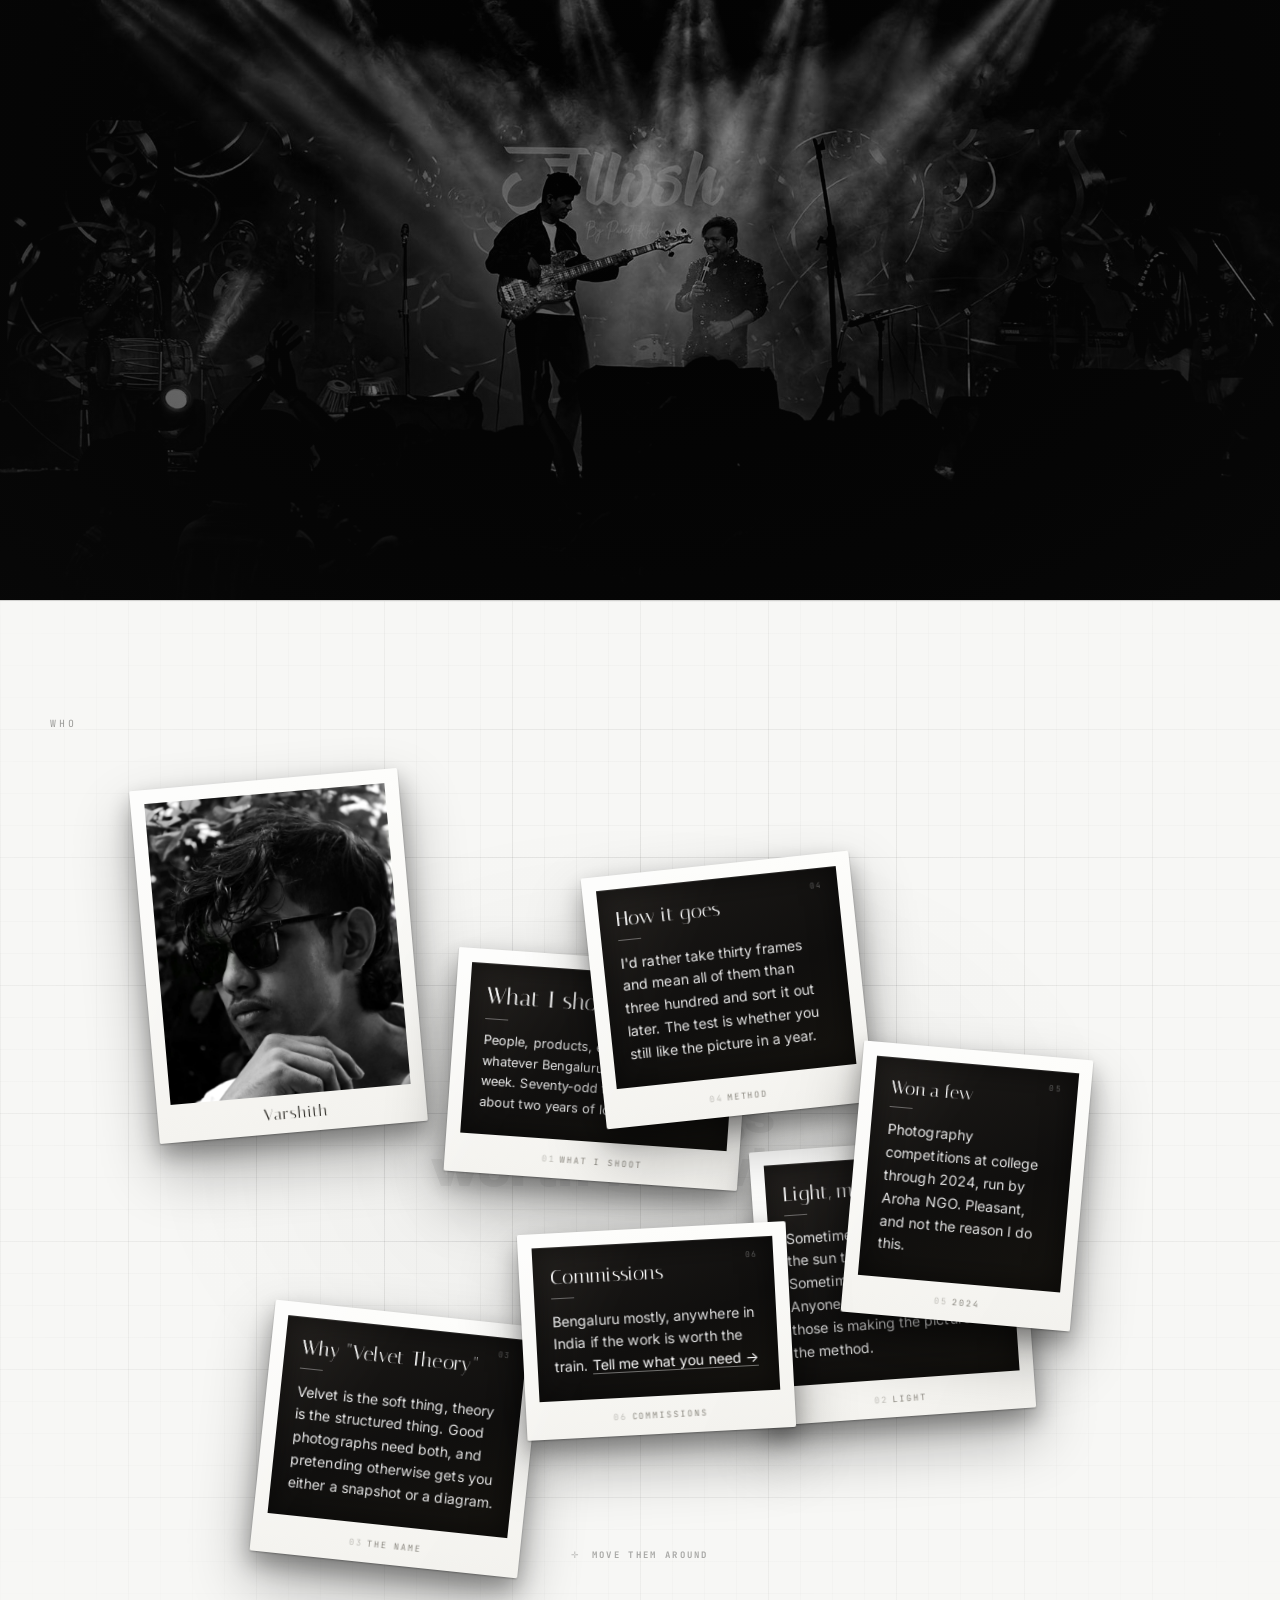
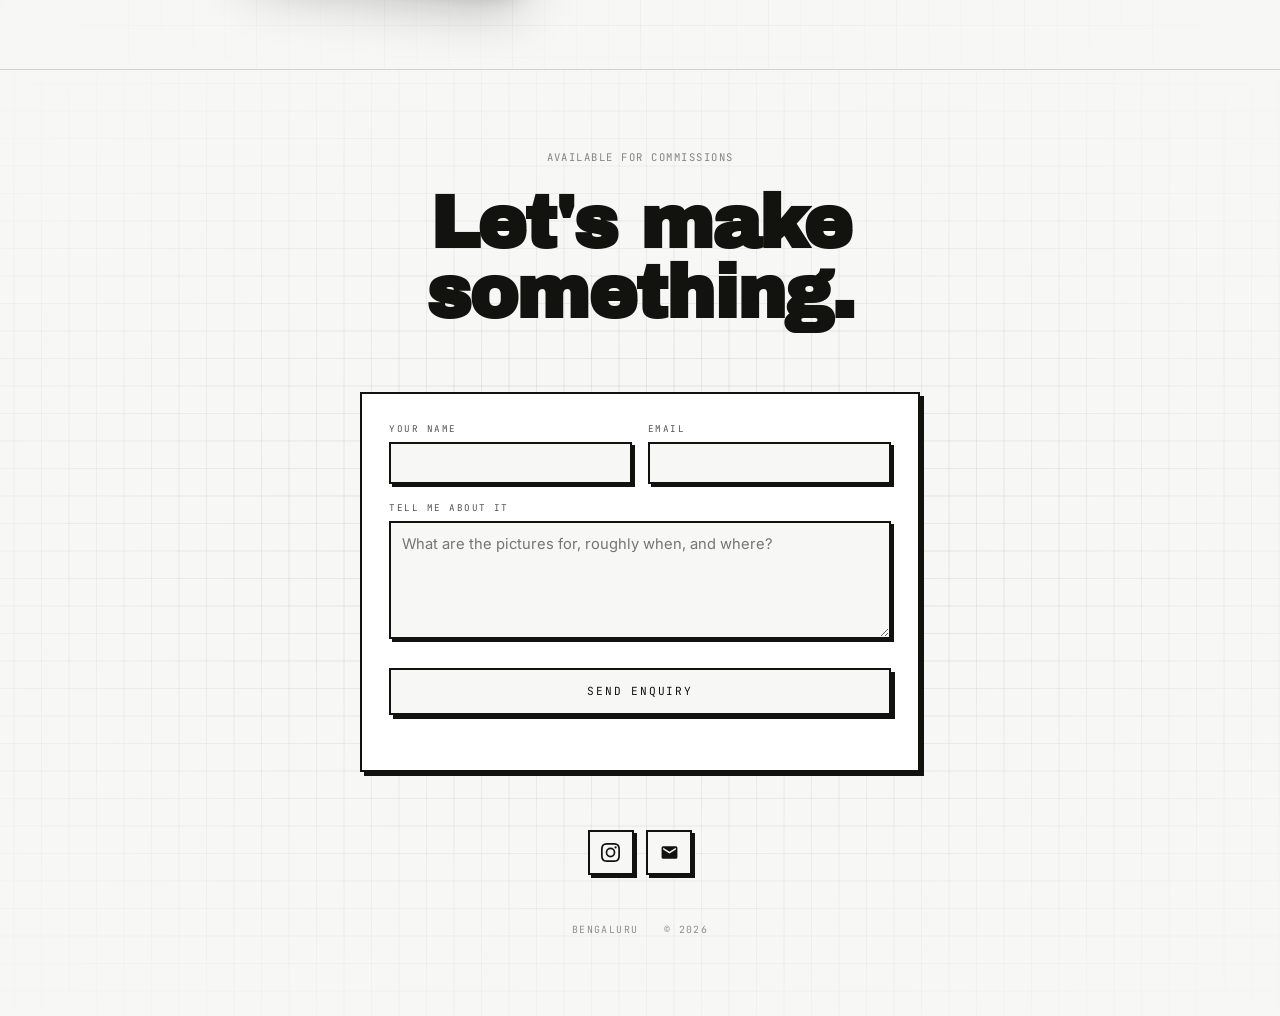
==== commit ec2d5156: "Full photo customisation in every category, and level columns Arrange mode: insertion-line drag and " ====
--- a/PUBLISH/index.html
+++ b/PUBLISH/index.html
@@ -1,206 +1,282 @@
 <!DOCTYPE html>
 <html lang="en">
+
 <head>
-<meta charset="UTF-8">
-<meta name="viewport" content="width=device-width, initial-scale=1.0">
-<title>VELVET/THEORY — Varshith · Photography, Bengaluru</title>
-<meta name="description" content="Photography by Varshith. Portrait, product, landscape, nature and event work made in Bengaluru. Available for commissions.">
-<meta name="author" content="Varshith">
-<link rel="canonical" href="https://velvet-theory.netlify.app/">
-
-<!-- How the link looks when someone shares it: WhatsApp, Instagram DMs,
+  <meta charset="UTF-8">
+  <meta name="viewport" content="width=device-width, initial-scale=1.0">
+  <title>VELVET/THEORY — Varshith · Photography, Bengaluru</title>
+  <meta name="description"
+    content="Photography by Varshith. Portrait, product, landscape, nature and event work made in Bengaluru. Available for commissions.">
+  <meta name="author" content="Varshith">
+  <link rel="canonical" href="https://velvet-theory.netlify.app/">
+
+  <!-- How the link looks when someone shares it: WhatsApp, Instagram DMs,
      Twitter, Slack all read these. Without them a shared link is a bare
      URL with no title and no picture, which reads as unfinished. -->
-<meta property="og:type" content="website">
-<meta property="og:url" content="https://velvet-theory.netlify.app/">
-<meta property="og:title" content="VELVET/THEORY — Varshith">
-<meta property="og:description" content="Photography made in Bengaluru. Portrait, product, landscape, nature and event work.">
-<meta property="og:image" content="https://velvet-theory.netlify.app/images/portraits-03.jpg">
-<meta property="og:image:alt" content="A swimmer, face down in still water">
-<meta property="og:locale" content="en_IN">
-<meta name="twitter:card" content="summary_large_image">
-<meta name="twitter:title" content="VELVET/THEORY — Varshith">
-<meta name="twitter:description" content="Photography made in Bengaluru.">
-<meta name="twitter:image" content="https://velvet-theory.netlify.app/images/portraits-03.jpg">
-
-<!-- the browser tab: a slash on the page's own ground, drawn rather than
+  <meta property="og:type" content="website">
+  <meta property="og:url" content="https://velvet-theory.netlify.app/">
+  <meta property="og:title" content="VELVET/THEORY — Varshith">
+  <meta property="og:description"
+    content="Photography made in Bengaluru. Portrait, product, landscape, nature and event work.">
+  <meta property="og:image" content="https://velvet-theory.netlify.app/images/portraits-03.jpg">
+  <meta property="og:image:alt" content="A swimmer, face down in still water">
+  <meta property="og:locale" content="en_IN">
+  <meta name="twitter:card" content="summary_large_image">
+  <meta name="twitter:title" content="VELVET/THEORY — Varshith">
+  <meta name="twitter:description" content="Photography made in Bengaluru.">
+  <meta name="twitter:image" content="https://velvet-theory.netlify.app/images/portraits-03.jpg">
+
+  <!-- the browser tab: a slash on the page's own ground, drawn rather than
      loaded, so it costs nothing and follows the theme -->
-<!-- An aperture: six blades around a centre opening, drawn inline as an
+  <!-- An aperture: six blades around a centre opening, drawn inline as an
      SVG data URI so the tab icon costs no request at all.
      The blades are deliberately chunky — a favicon is rendered at 16px,
      where fine detail turns to mush. Tested by squinting, which is the
      only honest test at that size. -->
-<link rel="icon" href="data:image/svg+xml,%3Csvg xmlns='http://www.w3.org/2000/svg' viewBox='0 0 32 32'%3E%3Crect width='32' height='32' rx='4' fill='%23f7f7f5'/%3E%3Cg fill='%230a0a0a'%3E%3Cpath d='M16.0 5.0L25.5 10.5L14.8 12.9ZM25.5 10.5L25.5 21.5L18.1 13.4ZM25.5 21.5L16.0 27.0L19.3 16.5ZM16.0 27.0L6.5 21.5L17.2 19.1ZM6.5 21.5L6.5 10.5L13.9 18.6ZM6.5 10.5L16.0 5.0L12.7 15.5Z'/%3E%3C/g%3E%3C/svg%3E">
-<meta name="theme-color" content="#0a0a0a">
-
-<link rel="preconnect" href="https://fonts.googleapis.com">
-<link rel="preconnect" href="https://fonts.gstatic.com" crossorigin>
-<!-- The hero grid cannot light a single cell until this sheet is decoded,
+  <link rel="icon"
+    href="data:image/svg+xml,%3Csvg xmlns='http://www.w3.org/2000/svg' viewBox='0 0 32 32'%3E%3Crect width='32' height='32' rx='4' fill='%23f7f7f5'/%3E%3Cg fill='%230a0a0a'%3E%3Cpath d='M16.0 5.0L25.5 10.5L14.8 12.9ZM25.5 10.5L25.5 21.5L18.1 13.4ZM25.5 21.5L16.0 27.0L19.3 16.5ZM16.0 27.0L6.5 21.5L17.2 19.1ZM6.5 21.5L6.5 10.5L13.9 18.6ZM6.5 10.5L16.0 5.0L12.7 15.5Z'/%3E%3C/g%3E%3C/svg%3E">
+  <meta name="theme-color" content="#0a0a0a">
+
+  <link rel="preconnect" href="https://fonts.googleapis.com">
+  <link rel="preconnect" href="https://fonts.gstatic.com" crossorigin>
+  <!-- The hero grid cannot light a single cell until this sheet is decoded,
      and without the hint the browser does not learn it exists until the
      script runs near the foot of the page. Fetching it during parsing
      brings the grid alive noticeably sooner. -->
-<link rel="preload" as="image" href="images/_sprite.jpg" fetchpriority="high">
-
-<!-- Italiana is the hero wordmark: a high-contrast display serif, used
+  <link rel="preload" as="image" href="images/_sprite.jpg" fetchpriority="high">
+
+  <!-- Italiana is the hero wordmark: a high-contrast display serif, used
      only there. Archivo Black carries the category headings. -->
-<link href="https://fonts.googleapis.com/css2?family=Archivo+Black&family=Italiana&family=Inter:wght@300;400;500;600&family=JetBrains+Mono:wght@400;500&display=swap" rel="stylesheet">
-<!-- Noto Color Emoji: the rounded, glossy set Android and Instagram use.
+  <link
+    href="https://fonts.googleapis.com/css2?family=Archivo+Black&family=Italiana&family=Inter:wght@300;400;500;600&family=JetBrains+Mono:wght@400;500&display=swap"
+    rel="stylesheet">
+  <!-- Noto Color Emoji: the rounded, glossy set Android and Instagram use.
      Windows otherwise falls back to Segoe UI Emoji, which is flat and
      two-tone — quite different from what the reference showed. -->
-<link href="https://fonts.googleapis.com/css2?family=Noto+Color+Emoji&display=swap" rel="stylesheet">
-<script>
-  /* Runs before the first pixel. At the foot of the body this would flash
-     the wrong ground on every single load.
-     Light is the default; a visitor who presses the button is remembered. */
-  (function(){
-    try{ document.documentElement.setAttribute('data-theme',
-           localStorage.getItem('nb-theme') || 'light'); }
-    catch(e){ document.documentElement.setAttribute('data-theme','light'); }
-  })();
-
-  /* ---- who is allowed to edit -------------------------------------
-     The upload, arrange, caption and delete tools are guarded by
-     window.READONLY — but nothing ever SET it, so every guard passed and
-     the tools were live for visitors. A portfolio that shows its own
-     admin buttons reads as unfinished, so the default is now locked.
-
-     Editing turns on only when the page is served from this machine, or
-     when ?edit is on the URL. The flag is not security — anyone can set
-     it in a console — it is there so the published site looks finished.
-     Nothing a visitor could do would reach your photographs anyway: the
-     library lives in their own browser, not on a server. */
-  (function(){
-    var host = location.hostname;
-    var local = host === 'localhost' || host === '127.0.0.1' || host === '' ||
-                location.protocol === 'file:';
-    var asked = /(\?|&)edit(=|&|$)/.test(location.search);
-    window.READONLY = !(local || asked);
-    /* also as a class, so CSS can drop the editor chrome entirely rather
-       than merely hiding it — an off-screen element still takes part in
-       layout, and the editor toolbar was widening the page on phones */
-    if (window.READONLY) {
-      document.addEventListener('DOMContentLoaded', function(){
-        document.body.classList.add('readonly');
-      });
-    }
-  })();
-</script>
-<style>
-  :root{
-    --ink:#0a0a0a;
-    --paper:#f7f7f5;
-    --ease: cubic-bezier(.65,0,.35,1);
-    --ease-out: cubic-bezier(.16,1,.3,1);
-
-    /* One timing scale, so nothing moves at an arbitrary speed.
+  <link href="https://fonts.googleapis.com/css2?family=Noto+Color+Emoji&display=swap" rel="stylesheet">
+  <script>
+    /* Runs before the first pixel. At the foot of the body this would flash
+       the wrong ground on every single load.
+       Light is the default; a visitor who presses the button is remembered. */
+    (function () {
+      try {
+        document.documentElement.setAttribute('data-theme',
+          localStorage.getItem('nb-theme') || 'light');
+      }
+      catch (e) { document.documentElement.setAttribute('data-theme', 'light'); }
+    })();
+
+    /* ---- who is allowed to edit -------------------------------------
+       The upload, arrange, caption and delete tools are guarded by
+       window.READONLY — but nothing ever SET it, so every guard passed and
+       the tools were live for visitors. A portfolio that shows its own
+       admin buttons reads as unfinished, so the default is now locked.
+  
+       Editing turns on only when the page is served from this machine, or
+       when ?edit is on the URL. The flag is not security — anyone can set
+       it in a console — it is there so the published site looks finished.
+       Nothing a visitor could do would reach your photographs anyway: the
+       library lives in their own browser, not on a server. */
+    (function () {
+      var host = location.hostname;
+      var local = host === 'localhost' || host === '127.0.0.1' || host === '' ||
+        location.protocol === 'file:';
+      var asked = /(\?|&)edit(=|&|$)/.test(location.search);
+      var savedAdmin = false;
+      try { savedAdmin = localStorage.getItem('vt-admin') === '1'; } catch (e) { }
+      window.READONLY = !(local || asked || savedAdmin);
+      /* also as a class, so CSS can drop the editor chrome entirely rather
+         than merely hiding it — an off-screen element still takes part in
+         layout, and the editor toolbar was widening the page on phones */
+      if (window.READONLY) {
+        document.addEventListener('DOMContentLoaded', function () {
+          document.body.classList.add('readonly');
+        });
+      }
+    })();
+  </script>
+  <style>
+    :root {
+      --ink: #0a0a0a;
+      --paper: #f7f7f5;
+      --ease: cubic-bezier(.65, 0, .35, 1);
+      --ease-out: cubic-bezier(.16, 1, .3, 1);
+
+      /* One timing scale, so nothing moves at an arbitrary speed.
        tap  = a control answering a click
        snap = something appearing or changing state
        move = something travelling across the screen
        slow = a photograph revealing itself */
-    --t-tap:.18s;
-    --t-snap:.32s;
-    --t-move:.55s;
-    --t-slow:.9s;
-
-    /* frame-detail panel, currently unplaced */
-    --meta-fg:#f7f7f5;
-    --meta-bright:#ffffff;
-    --meta-dim:rgba(247,247,245,.58);
-    --meta-line:rgba(247,247,245,.22);
-    /* Periwinkle, taken from the reference. No one blue reads well on both
+      --t-tap: .18s;
+      --t-snap: .32s;
+      --t-move: .55s;
+      --t-slow: .9s;
+
+      /* frame-detail panel, currently unplaced */
+      --meta-fg: #f7f7f5;
+      --meta-bright: #ffffff;
+      --meta-dim: rgba(247, 247, 245, .58);
+      --meta-line: rgba(247, 247, 245, .22);
+      /* Periwinkle, taken from the reference. No one blue reads well on both
        black and white, so each ground gets its own: brighter here, deeper
        in light mode. Same colour, both above 5:1 against their background. */
-    --accent:#7B8CF0;
-
-    /* surfaces, named once and reused */
-    --bg:#0a0a0a;
-    --fg:#f7f7f5;
-    --hair:rgba(247,247,245,.14);
-    --hair-soft:rgba(247,247,245,.5);
-    --panel:#0c0c0c;
-    --veil:rgba(8,8,8,.985);
-    --chrome:rgba(10,10,10,.82);   /* floating pills: Back, Add, Arrange */
-    --chrome-solid:rgba(10,10,10,.92);
-    --wash:247,247,245;            /* the tint used for faint grid lines */
-    --shade:0,0,0;                 /* the colour a shadow is made of */
-  }
-
-  /* ============================================================
+      --accent: #7B8CF0;
+
+      /* surfaces, named once and reused */
+      --bg: #0a0a0a;
+      --fg: #f7f7f5;
+      --hair: rgba(247, 247, 245, .14);
+      --hair-soft: rgba(247, 247, 245, .5);
+      --panel: #0c0c0c;
+      --veil: rgba(8, 8, 8, .985);
+      --chrome: rgba(10, 10, 10, .82);
+      /* floating pills: Back, Add, Arrange */
+      --chrome-solid: rgba(10, 10, 10, .92);
+      --wash: 247, 247, 245;
+      /* the tint used for faint grid lines */
+      --shade: 0, 0, 0;
+      /* the colour a shadow is made of */
+    }
+
+    /* ============================================================
      LIGHT MODE — the same page, white ground and black text.
      Anything printed OVER a photograph keeps its dark scrim: that
      text is white in both modes and needs something to sit on.
      ============================================================ */
-  html[data-theme="light"]{
-    --bg:#f7f7f5;
-    --fg:#12120f;
-    --hair:rgba(18,18,15,.16);
-    --hair-soft:rgba(18,18,15,.5);
-    --panel:#ffffff;
-    --veil:rgba(250,250,248,.985);
-    --chrome:rgba(250,250,248,.86);
-    --chrome-solid:rgba(252,252,250,.95);
-    --wash:18,18,15;
-    --shade:80,78,70;
-    --accent:#4055C8;
-  }
-  *{margin:0;padding:0;box-sizing:border-box;}
-  html{scroll-behavior:smooth;}
-  html,body{background:var(--bg); color:var(--fg); transition:background-color var(--t-move) var(--ease), color var(--t-move) var(--ease);}
-  body{
-    font-family:'Inter',sans-serif;
-    overflow-x:hidden;
-    -webkit-font-smoothing:antialiased;
-  }
-  a{color:inherit; text-decoration:none;}
-  button{font:inherit; color:inherit; background:none; border:none; cursor:pointer;}
-
-  /* Keyboard users need to see where they are. :focus-visible shows this
+    html[data-theme="light"] {
+      --bg: #f7f7f5;
+      --fg: #12120f;
+      --hair: rgba(18, 18, 15, .16);
+      --hair-soft: rgba(18, 18, 15, .5);
+      --panel: #ffffff;
+      --veil: rgba(250, 250, 248, .985);
+      --chrome: rgba(250, 250, 248, .86);
+      --chrome-solid: rgba(252, 252, 250, .95);
+      --wash: 18, 18, 15;
+      --shade: 80, 78, 70;
+      --accent: #4055C8;
+    }
+
+    * {
+      margin: 0;
+      padding: 0;
+      box-sizing: border-box;
+    }
+
+    html {
+      scroll-behavior: smooth;
+    }
+
+    html,
+    body {
+      background: var(--bg);
+      color: var(--fg);
+      transition: background-color var(--t-move) var(--ease), color var(--t-move) var(--ease);
+    }
+
+    body {
+      font-family: 'Inter', sans-serif;
+      overflow-x: hidden;
+      -webkit-font-smoothing: antialiased;
+    }
+
+    a {
+      color: inherit;
+      text-decoration: none;
+    }
+
+    button {
+      font: inherit;
+      color: inherit;
+      background: none;
+      border: none;
+      cursor: pointer;
+    }
+
+    /* Keyboard users need to see where they are. :focus-visible shows this
      only for keyboard navigation, never on a mouse click. */
-  :focus{outline:none;}
-  :focus-visible{
-    outline:2px solid var(--accent);
-    outline-offset:3px;
-    border-radius:2px;
-  }
-  /* a skip link, so the keyboard can reach the work without walking the hero */
-  .skip{
-    position:fixed; top:-100px; left:1rem; z-index:200;
-    padding:.7rem 1.2rem; background:var(--fg); color:var(--bg);
-    font-family:'JetBrains Mono',monospace; font-size:.66rem;
-    letter-spacing:.14em; text-transform:uppercase; border-radius:999px;
-    transition:top var(--t-snap) var(--ease-out);
-  }
-  .skip:focus{top:1rem;}
-
-  /* monospace is the "futuristic" register — labels, numbers, meta only */
-  .mono{font-family:'JetBrains Mono',monospace; letter-spacing:.14em; text-transform:uppercase;}
-
-  /* ============================================================
+    :focus {
+      outline: none;
+    }
+
+    :focus-visible {
+      outline: 2px solid var(--accent);
+      outline-offset: 3px;
+      border-radius: 2px;
+    }
+
+    /* a skip link, so the keyboard can reach the work without walking the hero */
+    .skip {
+      position: fixed;
+      top: -100px;
+      left: 1rem;
+      z-index: 200;
+      padding: .7rem 1.2rem;
+      background: var(--fg);
+      color: var(--bg);
+      font-family: 'JetBrains Mono', monospace;
+      font-size: .66rem;
+      letter-spacing: .14em;
+      text-transform: uppercase;
+      border-radius: 999px;
+      transition: top var(--t-snap) var(--ease-out);
+    }
+
+    .skip:focus {
+      top: 1rem;
+    }
+
+    /* monospace is the "futuristic" register — labels, numbers, meta only */
+    .mono {
+      font-family: 'JetBrains Mono', monospace;
+      letter-spacing: .14em;
+      text-transform: uppercase;
+    }
+
+    /* ============================================================
      TOP BAR
      ============================================================ */
-  .topbar{
-    position:fixed; top:0; left:0; right:0; z-index:80;
-    display:flex; justify-content:space-between; align-items:center;
-    padding:1.5rem 2.2rem;
-    mix-blend-mode:difference; pointer-events:none;
-  }
-  .topbar > *{pointer-events:auto;}
-  /* This bar floats over PHOTOGRAPHS, not over the page, and it uses
+    .topbar {
+      position: fixed;
+      top: 0;
+      left: 0;
+      right: 0;
+      z-index: 80;
+      display: flex;
+      justify-content: space-between;
+      align-items: center;
+      padding: 1.5rem 2.2rem;
+      mix-blend-mode: difference;
+      pointer-events: none;
+    }
+
+    .topbar>* {
+      pointer-events: auto;
+    }
+
+    /* This bar floats over PHOTOGRAPHS, not over the page, and it uses
      difference blend to invert itself against whatever is behind. So it
      must start from white in both modes: in light mode the inherited
      colour went near-black, and near-black differenced against a dark
      photo is still near-black — the nav vanished. */
-  html[data-theme="light"] .topbar{color:#f7f7f5;}
-  /* the button and the nav travel together on the right, so the bar stays
+    html[data-theme="light"] .topbar {
+      color: #f7f7f5;
+    }
+
+    /* the button and the nav travel together on the right, so the bar stays
      a two-child layout and space-between keeps working */
-  .topright{display:flex; align-items:center; gap:1.4rem;}
-
-  /* ============================================================
+    .topright {
+      display: flex;
+      align-items: center;
+      gap: 1.4rem;
+    }
+
+    /* ============================================================
      THEME BUTTON
      Inside the top bar, so it inherits the difference blend and stays
      legible over any photograph — the same trick the nav links use.
      ============================================================ */
-  /* A hard-edged switch: square corners, a solid offset shadow, and a
+    /* A hard-edged switch: square corners, a solid offset shadow, and a
      knob that slides. Kept as a <button> rather than the usual
      label+checkbox so the existing aria-checked wiring still applies —
      a role="switch" button is also what a screen reader wants here.
@@ -209,334 +285,566 @@
      mix-blend-mode:difference, so a hardcoded #323232 would invert to
      something arbitrary over a photograph; drawing from the inherited
      colour keeps the switch legible on any ground, in both themes. */
-  .theme-btn{
-    position:relative;
-    width:30px; height:14px; flex:0 0 auto;
-    padding:0; border:1px solid currentColor; border-radius:2px;
-    background:transparent; cursor:pointer;
-    box-shadow:1.5px 1.5px 0 currentColor;
-    opacity:.72;
-    transition:opacity var(--t-tap) var(--ease),
-               box-shadow var(--t-tap) var(--ease),
-               transform var(--t-tap) var(--ease);
-  }
-  .theme-btn:hover{opacity:1;}
-  /* pressed: the button travels into its own shadow */
-  .theme-btn:active{
-    transform:translate(1px,1px);
-    box-shadow:.5px .5px 0 currentColor;
-  }
-  .theme-btn:focus-visible{
-    outline:1px solid var(--accent); outline-offset:3px;
-  }
-  /* the knob. Inset by a pixel top and bottom so the bar reads as a track
+    .theme-btn {
+      position: relative;
+      width: 30px;
+      height: 14px;
+      flex: 0 0 auto;
+      padding: 0;
+      border: 1px solid currentColor;
+      border-radius: 2px;
+      background: transparent;
+      cursor: pointer;
+      box-shadow: 1.5px 1.5px 0 currentColor;
+      opacity: .72;
+      transition: opacity var(--t-tap) var(--ease),
+        box-shadow var(--t-tap) var(--ease),
+        transform var(--t-tap) var(--ease);
+    }
+
+    .theme-btn:hover {
+      opacity: 1;
+    }
+
+    /* pressed: the button travels into its own shadow */
+    .theme-btn:active {
+      transform: translate(1px, 1px);
+      box-shadow: .5px .5px 0 currentColor;
+    }
+
+    .theme-btn:focus-visible {
+      outline: 1px solid var(--accent);
+      outline-offset: 3px;
+    }
+
+    /* the knob. Inset by a pixel top and bottom so the bar reads as a track
      around it rather than a box the knob fills. */
-  .theme-btn i{
-    position:absolute; top:50%; left:-1px;
-    width:12px; height:12px; margin-top:-6px;
-    border:1px solid currentColor; border-radius:2px;
-    background:transparent;
-    transition:transform var(--t-snap) var(--ease),
-               background var(--t-snap) var(--ease);
-  }
-  /* light mode: the knob slides right and fills, so the switch reads as
+    .theme-btn i {
+      position: absolute;
+      top: 50%;
+      left: -1px;
+      width: 12px;
+      height: 12px;
+      margin-top: -6px;
+      border: 1px solid currentColor;
+      border-radius: 2px;
+      background: transparent;
+      transition: transform var(--t-snap) var(--ease),
+        background var(--t-snap) var(--ease);
+    }
+
+    /* light mode: the knob slides right and fills, so the switch reads as
      "on" exactly when the page is light */
-  html[data-theme="light"] .theme-btn i{
-    /* 20px, not 18: the knob starts at left:-1px so it overhangs the
+    html[data-theme="light"] .theme-btn i {
+      /* 20px, not 18: the knob starts at left:-1px so it overhangs the
        track by its own border. To overhang equally on the right it must
        travel the full 30 - 12 + 2 = 20. At 18 it stopped a pixel inside,
        which read as lopsided. */
-    transform:translateX(20px);
-    background:currentColor;
-  }
-  /* the label is for screen readers only — the switch says it visually */
-  .theme-btn span{
-    position:absolute; width:1px; height:1px; padding:0; margin:-1px;
-    overflow:hidden; clip:rect(0 0 0 0); white-space:nowrap; border:0;
-  }
-  .brand{
-    display:inline-flex; align-items:center; gap:.55rem;
-    font-family:'Archivo Black',sans-serif; font-size:.95rem; letter-spacing:-0.01em;
-  }
-  /* the fine-line aperture. It turns when you approach the wordmark —
+      transform: translateX(20px);
+      background: currentColor;
+    }
+
+    /* the label is for screen readers only — the switch says it visually */
+    .theme-btn span {
+      position: absolute;
+      width: 1px;
+      height: 1px;
+      padding: 0;
+      margin: -1px;
+      overflow: hidden;
+      clip: rect(0 0 0 0);
+      white-space: nowrap;
+      border: 0;
+    }
+
+    .brand {
+      display: inline-flex;
+      align-items: center;
+      gap: .55rem;
+      font-family: 'Archivo Black', sans-serif;
+      font-size: .95rem;
+      letter-spacing: -0.01em;
+    }
+
+    /* the fine-line aperture. It turns when you approach the wordmark —
      an aperture's blades rotate as it stops down, so the movement is the
      thing the shape actually does rather than decoration. */
-  .brand-mark{
-    width:20px; height:20px; flex:none;
-    transition:transform .55s cubic-bezier(.2,.9,.3,1);
-  }
-  .brand:hover .brand-mark{ transform:rotate(60deg); }
-  /* only the SLASH is dimmed, not every span inside the brand — the
+    .brand-mark {
+      width: 20px;
+      height: 20px;
+      flex: none;
+      transition: transform .55s cubic-bezier(.2, .9, .3, 1);
+    }
+
+    .brand:hover .brand-mark {
+      transform: rotate(60deg);
+    }
+
+    /* only the SLASH is dimmed, not every span inside the brand — the
      mark's own elements would otherwise be knocked back too */
-  .brand-text > span{opacity:.45;}
-
-  /* ============================================================
+    .brand-text>span {
+      opacity: .45;
+    }
+
+    /* ============================================================
      NAVIGATION — an exposure dial, not a menu.
      The links sit as detents along a milled rail. A marker travels
      between them and settles, the way a camera dial finds its stop.
      ============================================================ */
-  .topnav{
-    position:relative;
-    display:flex; align-items:stretch; gap:0;
-    padding:0 .2rem;
-  }
-  /* the rail the detents sit on */
-  .topnav::before{
-    content:''; position:absolute; left:0; right:0; bottom:0; height:1px;
-    background:currentColor; opacity:.22;
-  }
-  /* milled teeth, like the knurling on a lens barrel */
-  .topnav::after{
-    content:''; position:absolute; left:0; right:0; bottom:1px; height:4px;
-    background:repeating-linear-gradient(to right,
-      currentColor 0 1px, transparent 1px 6px);
-    opacity:.14;
-  }
-
-  /* Work carries the ring, so it needs to behave as a plain flex item */
-  .nav-dial{position:relative; display:flex;}
-
-  .nav-item{
-    position:relative; display:flex; flex-direction:column;
-    align-items:center; justify-content:flex-end;
-    padding:.2rem .95rem .5rem;
-    font-size:.7rem; letter-spacing:.16em; text-transform:uppercase;
-    opacity:.55;
-    transition:opacity var(--t-snap) var(--ease-out);
-  }
-  .nav-item:hover, .nav-item.on{opacity:1;}
-
-  /* the index, rising into view as the dial reaches this stop */
-  .nav-item i{
-    font-style:normal; font-size:.5rem; letter-spacing:.18em;
-    opacity:0; transform:translateY(4px);
-    transition:opacity var(--t-snap) var(--ease-out),
-               transform var(--t-snap) var(--ease-out);
-  }
-  .nav-item:hover i, .nav-item.on i{opacity:.6; transform:none;}
-
-  /* each detent's own notch on the rail */
-  .nav-item::after{
-    content:''; position:absolute; left:50%; bottom:0;
-    width:1px; height:5px; background:currentColor;
-    transform:translateX(-50%) scaleY(0); transform-origin:50% 100%;
-    transition:transform var(--t-snap) var(--ease-out);
-  }
-  .nav-item:hover::after{transform:translateX(-50%) scaleY(1);}
-
-  /* the marker that travels between stops, with a slight settle */
-  .nav-marker{
-    position:absolute; bottom:-1px; left:0; height:2px;
-    background:currentColor;
-    width:var(--w, 0px);
-    transform:translateX(var(--x, 0px));
-    opacity:0;
-    transition:transform .42s cubic-bezier(.34,1.32,.44,1),
-               width     .42s cubic-bezier(.34,1.32,.44,1),
-               opacity var(--t-tap) var(--ease);
-  }
-  .topnav:hover .nav-marker, .nav-marker.parked{opacity:1;}
-  /* a bead riding the marker, so the stop reads as mechanical */
-  .nav-marker::before{
-    content:''; position:absolute; left:50%; top:50%;
-    width:5px; height:5px; border-radius:50%;
-    transform:translate(-50%,-50%);
-    background:currentColor;
-  }
-
-  /* ---- the second ring: disciplines, revealed by holding Work ----
+    .topnav {
+      position: relative;
+      display: flex;
+      align-items: stretch;
+      gap: 0;
+      padding: 0 .2rem;
+    }
+
+    /* the rail the detents sit on */
+    .topnav::before {
+      content: '';
+      position: absolute;
+      left: 0;
+      right: 0;
+      bottom: 0;
+      height: 1px;
+      background: currentColor;
+      opacity: .22;
+    }
+
+    /* milled teeth, like the knurling on a lens barrel */
+    .topnav::after {
+      content: '';
+      position: absolute;
+      left: 0;
+      right: 0;
+      bottom: 1px;
+      height: 4px;
+      background: repeating-linear-gradient(to right,
+          currentColor 0 1px, transparent 1px 6px);
+      opacity: .14;
+    }
+
+    /* Work carries the ring, so it needs to behave as a plain flex item */
+    .nav-dial {
+      position: relative;
+      display: flex;
+    }
+
+    .nav-item {
+      position: relative;
+      display: flex;
+      flex-direction: column;
+      align-items: center;
+      justify-content: flex-end;
+      padding: .2rem .95rem .5rem;
+      font-size: .7rem;
+      letter-spacing: .16em;
+      text-transform: uppercase;
+      opacity: .55;
+      transition: opacity var(--t-snap) var(--ease-out);
+    }
+
+    .nav-item:hover,
+    .nav-item.on {
+      opacity: 1;
+    }
+
+    /* the index, rising into view as the dial reaches this stop */
+    .nav-item i {
+      font-style: normal;
+      font-size: .5rem;
+      letter-spacing: .18em;
+      opacity: 0;
+      transform: translateY(4px);
+      transition: opacity var(--t-snap) var(--ease-out),
+        transform var(--t-snap) var(--ease-out);
+    }
+
+    .nav-item:hover i,
+    .nav-item.on i {
+      opacity: .6;
+      transform: none;
+    }
+
+    /* each detent's own notch on the rail */
+    .nav-item::after {
+      content: '';
+      position: absolute;
+      left: 50%;
+      bottom: 0;
+      width: 1px;
+      height: 5px;
+      background: currentColor;
+      transform: translateX(-50%) scaleY(0);
+      transform-origin: 50% 100%;
+      transition: transform var(--t-snap) var(--ease-out);
+    }
+
+    .nav-item:hover::after {
+      transform: translateX(-50%) scaleY(1);
+    }
+
+    /* the marker that travels between stops, with a slight settle */
+    .nav-marker {
+      position: absolute;
+      bottom: -1px;
+      left: 0;
+      height: 2px;
+      background: currentColor;
+      width: var(--w, 0px);
+      transform: translateX(var(--x, 0px));
+      opacity: 0;
+      transition: transform .42s cubic-bezier(.34, 1.32, .44, 1),
+        width .42s cubic-bezier(.34, 1.32, .44, 1),
+        opacity var(--t-tap) var(--ease);
+    }
+
+    .topnav:hover .nav-marker,
+    .nav-marker.parked {
+      opacity: 1;
+    }
+
+    /* a bead riding the marker, so the stop reads as mechanical */
+    .nav-marker::before {
+      content: '';
+      position: absolute;
+      left: 50%;
+      top: 50%;
+      width: 5px;
+      height: 5px;
+      border-radius: 50%;
+      transform: translate(-50%, -50%);
+      background: currentColor;
+    }
+
+    /* ---- the second ring: disciplines, revealed by holding Work ----
      It sits on its own plate rather than inheriting the difference
      blend, so the photographs behind cannot make it illegible. */
-  .nav-ring{
-    position:absolute; top:calc(100% + .75rem); right:0;
-    z-index:82; mix-blend-mode:normal;
-    display:flex; flex-direction:column;
-    padding:.5rem 0;
-    background:var(--chrome-solid);
-    border:1px solid var(--hair);
-    backdrop-filter:blur(14px);
-    opacity:0; visibility:hidden;
-    transform:translateY(-6px);
-    transition:opacity var(--t-tap) var(--ease-out),
-               transform var(--t-snap) var(--ease-out),
-               visibility var(--t-snap);
-  }
-  .nav-dial.open .nav-ring{opacity:1; visibility:visible; transform:none;}
-
-  .ring-item{
-    position:relative;
-    display:grid; grid-template-columns:1.6rem 1fr auto auto;
-    align-items:center; gap:.9rem;
-    padding:.5rem 1.1rem .5rem .9rem;
-    font-family:'JetBrains Mono',monospace;
-    font-size:.64rem; letter-spacing:.14em; text-transform:uppercase;
-    color:rgba(var(--wash),.55); white-space:nowrap;
-    transition:color var(--t-tap) var(--ease), background var(--t-tap) var(--ease);
-  }
-  .ring-item:hover{color:var(--fg); background:rgba(var(--wash),.06);}
-  .ring-item b{font-weight:400; opacity:.4; font-size:.56rem;}
-  /* The frame count is always visible now, not only on hover: it tells
+    .nav-ring {
+      position: absolute;
+      top: calc(100% + .75rem);
+      right: 0;
+      z-index: 82;
+      mix-blend-mode: normal;
+      display: flex;
+      flex-direction: column;
+      padding: .5rem 0;
+      background: var(--chrome-solid);
+      border: 1px solid var(--hair);
+      backdrop-filter: blur(14px);
+      opacity: 0;
+      visibility: hidden;
+      transform: translateY(-6px);
+      transition: opacity var(--t-tap) var(--ease-out),
+        transform var(--t-snap) var(--ease-out),
+        visibility var(--t-snap);
+    }
+
+    .nav-dial.open .nav-ring {
+      opacity: 1;
+      visibility: visible;
+      transform: none;
+    }
+
+    .ring-item {
+      position: relative;
+      display: grid;
+      grid-template-columns: 1.6rem 1fr auto auto;
+      align-items: center;
+      gap: .9rem;
+      padding: .5rem 1.1rem .5rem .9rem;
+      font-family: 'JetBrains Mono', monospace;
+      font-size: .64rem;
+      letter-spacing: .14em;
+      text-transform: uppercase;
+      color: rgba(var(--wash), .55);
+      white-space: nowrap;
+      transition: color var(--t-tap) var(--ease), background var(--t-tap) var(--ease);
+    }
+
+    .ring-item:hover {
+      color: var(--fg);
+      background: rgba(var(--wash), .06);
+    }
+
+    .ring-item b {
+      font-weight: 400;
+      opacity: .4;
+      font-size: .56rem;
+    }
+
+    /* The frame count is always visible now, not only on hover: it tells
      someone whether a category is worth opening, which is the one thing
      a menu of names cannot. Quiet until hovered, then it comes up. */
-  .ring-item span{
-    color:rgba(var(--wash),.42); font-size:.56rem;
-    transition:color var(--t-tap) var(--ease);
-  }
-  .ring-item:hover span{color:var(--accent);}
-  .ring-item .fw{text-decoration:none;}   /* <u> only to be a hook */
-
-  /* ---- the thumbnail ----
+    .ring-item span {
+      color: rgba(var(--wash), .42);
+      font-size: .56rem;
+      transition: color var(--t-tap) var(--ease);
+    }
+
+    .ring-item:hover span {
+      color: var(--accent);
+    }
+
+    .ring-item .fw {
+      text-decoration: none;
+    }
+
+    /* <u> only to be a hook */
+
+    /* ---- the thumbnail ----
      A photographer's menu shows the work. The frame grows out of the
      right edge on hover rather than sitting there permanently, so the
      list stays a list until you are actually choosing from it. */
-  .ring-thumb{
-    display:block; width:0; height:1.5rem;
-    background-size:cover; background-position:center;
-    filter:grayscale(1) contrast(1.05);
-    transition:width var(--t-move) var(--ease-out),
-               filter var(--t-move) var(--ease-out);
-  }
-  .ring-item:hover .ring-thumb{ width:2.3rem; filter:grayscale(0) contrast(1); }
-  /* nothing to preview in a category with no work in it */
-  .ring-item.empty .ring-thumb{ display:none; }
-  /* the detent notch, on the left edge */
-  .ring-item::before{
-    content:''; position:absolute; left:0; top:50%;
-    width:2px; height:0; background:var(--accent);
-    transform:translateY(-50%);
-    transition:height var(--t-snap) var(--ease-out);
-  }
-  .ring-item:hover::before{height:62%;}
-  /* a category with no work yet reads as unavailable */
-  .ring-item.empty{opacity:.34; pointer-events:none;}
-
-  /* The hidden one. It sits in the dropdown looking like the rest until
+    .ring-thumb {
+      display: block;
+      width: 0;
+      height: 1.5rem;
+      background-size: cover;
+      background-position: center;
+      filter: grayscale(1) contrast(1.05);
+      transition: width var(--t-move) var(--ease-out),
+        filter var(--t-move) var(--ease-out);
+    }
+
+    .ring-item:hover .ring-thumb {
+      width: 2.3rem;
+      filter: grayscale(0) contrast(1);
+    }
+
+    /* nothing to preview in a category with no work in it */
+    .ring-item.empty .ring-thumb {
+      display: none;
+    }
+
+    /* the detent notch, on the left edge */
+    .ring-item::before {
+      content: '';
+      position: absolute;
+      left: 0;
+      top: 50%;
+      width: 2px;
+      height: 0;
+      background: var(--accent);
+      transform: translateY(-50%);
+      transition: height var(--t-snap) var(--ease-out);
+    }
+
+    .ring-item:hover::before {
+      height: 62%;
+    }
+
+    /* a category with no work yet reads as unavailable */
+    .ring-item.empty {
+      opacity: .34;
+      pointer-events: none;
+    }
+
+    /* The hidden one. It sits in the dropdown looking like the rest until
      you touch it, then the whole row goes red — the only announcement
      this category gets anywhere on the site. */
-  .ring-item.wild:hover{
-    background:#C81E1E;                 /* white text reads at 5.35:1 */
-    color:#fff;
-  }
-  .ring-item.wild:hover b,
-  .ring-item.wild:hover span{color:#fff !important; opacity:.8;}
-  .ring-item.wild:hover::before{background:#fff;}
-  /* an empty hidden category still answers the hover, so it reads as
+    .ring-item.wild:hover {
+      background: #C81E1E;
+      /* white text reads at 5.35:1 */
+      color: #fff;
+    }
+
+    .ring-item.wild:hover b,
+    .ring-item.wild:hover span {
+      color: #fff !important;
+      opacity: .8;
+    }
+
+    .ring-item.wild:hover::before {
+      background: #fff;
+    }
+
+    /* an empty hidden category still answers the hover, so it reads as
      deliberate rather than broken */
-  .ring-item.wild.empty{opacity:.5; pointer-events:auto;}
-
-  /* The ring used to be hidden below 820px. mobile.css now gives it a
+    .ring-item.wild.empty {
+      opacity: .5;
+      pointer-events: auto;
+    }
+
+    /* The ring used to be hidden below 820px. mobile.css now gives it a
      phone layout instead — a sheet under the bar, opened by tap. */
 
-  /* ============================================================
+    /* ============================================================
      SCROLL PROGRESS + SECTION INDEX
      ============================================================ */
-  .progress{
-    position:fixed; top:0; left:0; height:2px; width:100%;
-    background:#f7f7f5; transform:scaleX(0); transform-origin:0 50%;
-    z-index:90; pointer-events:none; mix-blend-mode:difference;
-  }
-  @supports (animation-timeline: scroll()){
-    .progress{animation:grow linear both; animation-timeline:scroll(root block);}
-  }
-  @keyframes grow{from{transform:scaleX(0);} to{transform:scaleX(1);}}
-
-  /* right-hand dot index */
-  .dots{
-    position:fixed; right:1.8rem; top:50%; transform:translateY(-50%);
-    z-index:70; display:flex; flex-direction:column; gap:0;
-    mix-blend-mode:difference;
-  }
-  /* the dot is 7px of ink, but the hit area is a comfortable 44px */
-  .dot{
-    width:44px; height:44px; padding:0; border:none; background:none;
-    display:grid; place-items:center; cursor:pointer;
-  }
-  /* Same reasoning as the top bar: these sit over photographs and
+    .progress {
+      position: fixed;
+      top: 0;
+      left: 0;
+      height: 2px;
+      width: 100%;
+      background: #f7f7f5;
+      transform: scaleX(0);
+      transform-origin: 0 50%;
+      z-index: 90;
+      pointer-events: none;
+      mix-blend-mode: difference;
+    }
+
+    @supports (animation-timeline: scroll()) {
+      .progress {
+        animation: grow linear both;
+        animation-timeline: scroll(root block);
+      }
+    }
+
+    @keyframes grow {
+      from {
+        transform: scaleX(0);
+      }
+
+      to {
+        transform: scaleX(1);
+      }
+    }
+
+    /* right-hand dot index */
+    .dots {
+      position: fixed;
+      right: 1.8rem;
+      top: 50%;
+      transform: translateY(-50%);
+      z-index: 70;
+      display: flex;
+      flex-direction: column;
+      gap: 0;
+      mix-blend-mode: difference;
+    }
+
+    /* the dot is 7px of ink, but the hit area is a comfortable 44px */
+    .dot {
+      width: 44px;
+      height: 44px;
+      padding: 0;
+      border: none;
+      background: none;
+      display: grid;
+      place-items: center;
+      cursor: pointer;
+    }
+
+    /* Same reasoning as the top bar: these sit over photographs and
      difference-blend, so they are white in both modes. */
-  .dot::before{
-    content:''; width:7px; height:7px; border-radius:50%;
-    border:1px solid #f7f7f5; background:transparent;
-    transition:background var(--t-snap) var(--ease), transform var(--t-snap) var(--ease);
-  }
-  .dot.on::before{background:#f7f7f5; transform:scale(1.35);}
-
-  /* ============================================================
+    .dot::before {
+      content: '';
+      width: 7px;
+      height: 7px;
+      border-radius: 50%;
+      border: 1px solid #f7f7f5;
+      background: transparent;
+      transition: background var(--t-snap) var(--ease), transform var(--t-snap) var(--ease);
+    }
+
+    .dot.on::before {
+      background: #f7f7f5;
+      transform: scale(1.35);
+    }
+
+    /* ============================================================
      HERO
      ============================================================ */
-  /* The hero is a room you stand inside, not a title card: frames drift
+    /* The hero is a room you stand inside, not a title card: frames drift
      behind the type at different depths, and the whole field answers the
      cursor. Asymmetric by construction. */
-  /* Black in both themes: the grid and the wordmark are both built to
+    /* Black in both themes: the grid and the wordmark are both built to
      sit on it, and a white hero would leave the lit cells nothing to
      read against. */
-  .hero{
-    height:100svh; position:relative; overflow:hidden;
-    display:grid; place-content:center;
-    padding:0 clamp(1.2rem,4vw,4.4rem);
-    background:#080809;
-    text-align:center;
-  }
-  /* ---- the pixel grid -----------------------------------------------
+    .hero {
+      height: 100svh;
+      position: relative;
+      overflow: hidden;
+      display: grid;
+      place-content: center;
+      padding: 0 clamp(1.2rem, 4vw, 4.4rem);
+      background: #080809;
+      text-align: center;
+    }
+
+    /* ---- the pixel grid -----------------------------------------------
      The hero itself: a skewed lattice of the whole library, black at
      rest. A slow wave lights a few cells by itself; the cursor lights
      what it passes over. The wordmark sits in the clear centre, where
      the vignette holds the grid back. */
-  .hero-grid{
-    position:absolute; inset:0; z-index:0;
-    overflow:hidden; pointer-events:none;
-  }
-  .hero-grid .boxes{
-    position:absolute; inset:0;
-    display:grid;
-    transform:translate(-40%,-30%) skewX(-48deg) skewY(14deg) scale(.68);
-    transform-origin:center;
-    width:220%; height:240%;
-    /* the cells themselves take the cursor; the layer does not, so the
+    .hero-grid {
+      position: absolute;
+      inset: 0;
+      z-index: 0;
+      overflow: hidden;
+      pointer-events: none;
+    }
+
+    .hero-grid .boxes {
+      position: absolute;
+      inset: 0;
+      display: grid;
+      transform: translate(-40%, -30%) skewX(-48deg) skewY(14deg) scale(.68);
+      transform-origin: center;
+      width: 220%;
+      height: 240%;
+      /* the cells themselves take the cursor; the layer does not, so the
        hero's own swipe and wheel handling is untouched */
-    pointer-events:auto;
-  }
-  .hero-grid .cell{
-    position:relative; overflow:hidden;
-    border-right:1px solid rgba(247,247,245,.09);
-    border-top:1px solid rgba(247,247,245,.09);
-    background-color:#060607;
-    background-image:none;
-    background-size:1100% 1100%;
-    background-position:var(--bx) var(--by);
-    background-repeat:no-repeat;
-    /* brighter than the photograph really is, so a 72px square still
+      pointer-events: auto;
+    }
+
+    .hero-grid .cell {
+      position: relative;
+      overflow: hidden;
+      border-right: 1px solid rgba(247, 247, 245, .09);
+      border-top: 1px solid rgba(247, 247, 245, .09);
+      background-color: #060607;
+      background-image: none;
+      background-size: 1100% 1100%;
+      background-position: var(--bx) var(--by);
+      background-repeat: no-repeat;
+      /* brighter than the photograph really is, so a 72px square still
        reads at a glance against the black */
-    filter:brightness(1.35) contrast(1.06) saturate(1.1);
-    opacity:0;
-    transition:opacity 2.2s cubic-bezier(.33,0,.5,1);
-    will-change:opacity;
-  }
-  .hero-grid .boxes.tracking .cell{
-    transition:opacity .34s cubic-bezier(.4,0,.6,1);
-  }
-  .hero-grid .boxes.tracking .cell.lit{
-    transition:opacity .12s cubic-bezier(.22,1,.36,1);
-  }
-  .hero-grid .cell.lit{
-    opacity:.92;
-    transition:opacity .42s cubic-bezier(.22,1,.36,1);
-  }
-  /* the faint lattice, on its own layer so a lit photograph does not
+      filter: brightness(1.35) contrast(1.06) saturate(1.1);
+      opacity: 0;
+      transition: opacity 2.2s cubic-bezier(.33, 0, .5, 1);
+      will-change: opacity;
+    }
+
+    .hero-grid .boxes.tracking .cell {
+      transition: opacity .34s cubic-bezier(.4, 0, .6, 1);
+    }
+
+    .hero-grid .boxes.tracking .cell.lit {
+      transition: opacity .12s cubic-bezier(.22, 1, .36, 1);
+    }
+
+    .hero-grid .cell.lit {
+      opacity: .92;
+      transition: opacity .42s cubic-bezier(.22, 1, .36, 1);
+    }
+
+    /* the faint lattice, on its own layer so a lit photograph does not
      cover the rules that give the grid its shape */
-  .hero-grid .ticks{
-    position:absolute; inset:0; z-index:1; pointer-events:none;
-    background-image:
-      linear-gradient(to right, rgba(247,247,245,.10) 0 1px, transparent 1px),
-      linear-gradient(to bottom, rgba(247,247,245,.10) 0 1px, transparent 1px);
-    transform:translate(-40%,-30%) skewX(-48deg) skewY(14deg) scale(.68);
-    transform-origin:center;
-    width:220%; height:240%;
-  }
-  @media (prefers-reduced-motion:reduce){
-    .hero-grid .cell{transition:none;}
-  }
-
-  /* The vignette: black everywhere except a clear ellipse at the centre,
+    .hero-grid .ticks {
+      position: absolute;
+      inset: 0;
+      z-index: 1;
+      pointer-events: none;
+      background-image:
+        linear-gradient(to right, rgba(247, 247, 245, .10) 0 1px, transparent 1px),
+        linear-gradient(to bottom, rgba(247, 247, 245, .10) 0 1px, transparent 1px);
+      transform: translate(-40%, -30%) skewX(-48deg) skewY(14deg) scale(.68);
+      transform-origin: center;
+      width: 220%;
+      height: 240%;
+    }
+
+    @media (prefers-reduced-motion:reduce) {
+      .hero-grid .cell {
+        transition: none;
+      }
+    }
+
+    /* The vignette: black everywhere except a clear ellipse at the centre,
      so the grid reads as a field receding into the dark and the wordmark
      has somewhere quiet to sit. Dark in BOTH modes — the hero is black
      either way, and the type on it is white.
@@ -545,24 +853,31 @@
      while the page below follows the theme, so such a gradient ran to
      white in light mode — a grey wash across the bottom of the grid.
      The hero simply ends, and the section below begins. */
-  .hero-mask{
-    position:absolute; inset:0; z-index:1; pointer-events:none;
-    background:#080809;
-    -webkit-mask-image:radial-gradient(ellipse 62% 62% at 50% 50%, transparent 8%, #000 100%);
-    mask-image:radial-gradient(ellipse 62% 62% at 50% 50%, transparent 8%, #000 100%);
-  }
-
-  /* The wordmark sits in the clear centre of the vignette. It takes no
+    .hero-mask {
+      position: absolute;
+      inset: 0;
+      z-index: 1;
+      pointer-events: none;
+      background: #080809;
+      -webkit-mask-image: radial-gradient(ellipse 62% 62% at 50% 50%, transparent 8%, #000 100%);
+      mask-image: radial-gradient(ellipse 62% 62% at 50% 50%, transparent 8%, #000 100%);
+    }
+
+    /* The wordmark sits in the clear centre of the vignette. It takes no
      pointer events, so the cells behind it still light as the cursor
      crosses the middle of the grid. */
-  /* inline-block so the block is only as wide as the wordmark inside it —
+    /* inline-block so the block is only as wide as the wordmark inside it —
      the ruled name below then spans exactly the mark's width rather than
      the whole hero */
-  .hero-type{
-    position:relative; z-index:3; pointer-events:none;
-    display:inline-block; max-width:100%;
-  }
-  /* ---- the wordmark ------------------------------------------------
+    .hero-type {
+      position: relative;
+      z-index: 3;
+      pointer-events: none;
+      display: inline-block;
+      max-width: 100%;
+    }
+
+    /* ---- the wordmark ------------------------------------------------
      THE NAME LEADS. "Photography" is a category — every photographer's
      site could carry that word. "Varshith" is the only word on the screen
      that is his, so it takes the display size and "Photography by"
@@ -571,301 +886,528 @@
      Italiana: a high-contrast display serif, set solid. Every piece
      carries a text-shadow because this sits over the pixel grid, and a
      lit cell behind a hairline serif would otherwise swallow it. */
-  .hero h1{
-    position:relative; display:block;
-    margin:0;
-  }
-  .hero .kick{
-    display:block;
-    font-family:'JetBrains Mono',monospace;
-    font-size:clamp(.66rem,1.5vw,.92rem);
-    letter-spacing:.44em; text-transform:uppercase;
-    color:rgba(255,255,255,.7);
-    margin-bottom:clamp(.9rem,2vw,1.4rem);
-    text-shadow:0 1px 18px rgba(0,0,0,.95);
-  }
-  .hero .word{
-    display:block;
-    font-family:'Italiana',serif; color:#fff;
-    font-size:clamp(2.6rem,13vw,8.4rem);
-    line-height:.9; letter-spacing:.07em;
-    white-space:nowrap;
-    text-shadow:0 2px 34px rgba(0,0,0,.8), 0 0 60px rgba(0,0,0,.5);
-  }
-  /* The mark is deliberately STATIC. The grid behind it already answers
+    .hero h1 {
+      position: relative;
+      display: block;
+      margin: 0;
+    }
+
+    .hero .kick {
+      display: block;
+      font-family: 'JetBrains Mono', monospace;
+      font-size: clamp(.66rem, 1.5vw, .92rem);
+      letter-spacing: .44em;
+      text-transform: uppercase;
+      color: rgba(255, 255, 255, .7);
+      margin-bottom: clamp(.9rem, 2vw, 1.4rem);
+      text-shadow: 0 1px 18px rgba(0, 0, 0, .95);
+    }
+
+    .hero .word {
+      display: block;
+      font-family: 'Italiana', serif;
+      color: #fff;
+      font-size: clamp(2.6rem, 13vw, 8.4rem);
+      line-height: .9;
+      letter-spacing: .07em;
+      white-space: nowrap;
+      text-shadow: 0 2px 34px rgba(0, 0, 0, .8), 0 0 60px rgba(0, 0, 0, .5);
+    }
+
+    /* The mark is deliberately STATIC. The grid behind it already answers
      the cursor; a second thing responding in the same space made the
      centre of the page busy rather than alive. */
 
-  /* ---- the ruled name ----------------------------------------------
+    /* ---- the ruled name ----------------------------------------------
      A centred line with a rule running out to each side. The rules are
      flex children that grow, so they always meet the name and the line
      stays centred at any width. They are explicitly white: currentColor
      would drag them to the name's colour. */
-  .hero-line{
-    display:flex; align-items:center; gap:clamp(.9rem,2.4vw,1.8rem);
-    margin-top:clamp(1rem,2.2vw,1.4rem);
-    width:100%;
-  }
-  .hero-line::before, .hero-line::after{
-    content:''; flex:1 1 auto; height:1px; background:rgba(255,255,255,.3);
-  }
-  .hero-line b{
-    flex:0 0 auto; font-weight:400;
-    font-family:'JetBrains Mono',monospace;
-    font-size:clamp(.5rem,.98vw,.6rem);
-    letter-spacing:.3em; text-transform:uppercase;
-    color:rgba(255,255,255,.6);
-    text-shadow:0 1px 14px rgba(0,0,0,.95);
-  }
-  .hero-foot{
-    position:absolute; bottom:2rem; right:clamp(1.2rem,4vw,4.4rem); z-index:3;
-    display:flex; gap:1.6rem;
-    font-family:'JetBrains Mono',monospace;
-    font-size:.6rem; letter-spacing:.16em; text-transform:uppercase;
-    color:rgba(255,255,255,.6);   /* also on the hero photo */
-  }
-  @media (max-width:820px){
-    .hero-foot{display:none;}
-  }
-  .scroll-cue{
-    position:absolute; bottom:2rem; left:50%; transform:translateX(-50%);
-    z-index:3;
-    font-size:.62rem; opacity:.5; display:flex; flex-direction:column;
-    align-items:center; gap:.5rem;
-    color:#fff;
-  }
-  .scroll-cue i{
-    display:block; width:1px; height:34px; background:#fff;
-    transform-origin:50% 0; animation:cue 2.1s var(--ease) infinite;
-  }
-  @keyframes cue{
-    0%{transform:scaleY(0); opacity:0;}
-    35%{transform:scaleY(1); opacity:.8;}
-    75%{transform:scaleY(1); opacity:.8;}
-    100%{transform:scaleY(0) translateY(34px); opacity:0;}
-  }
-
-  /* ============================================================
+    .hero-line {
+      display: flex;
+      align-items: center;
+      gap: clamp(.9rem, 2.4vw, 1.8rem);
+      margin-top: clamp(1rem, 2.2vw, 1.4rem);
+      width: 100%;
+    }
+
+    .hero-line::before,
+    .hero-line::after {
+      content: '';
+      flex: 1 1 auto;
+      height: 1px;
+      background: rgba(255, 255, 255, .3);
+    }
+
+    .hero-line b {
+      flex: 0 0 auto;
+      font-weight: 400;
+      font-family: 'JetBrains Mono', monospace;
+      font-size: clamp(.5rem, .98vw, .6rem);
+      letter-spacing: .3em;
+      text-transform: uppercase;
+      color: rgba(255, 255, 255, .6);
+      text-shadow: 0 1px 14px rgba(0, 0, 0, .95);
+    }
+
+    .hero-foot {
+      position: absolute;
+      bottom: 2rem;
+      right: clamp(1.2rem, 4vw, 4.4rem);
+      z-index: 3;
+      display: flex;
+      gap: 1.6rem;
+      font-family: 'JetBrains Mono', monospace;
+      font-size: .6rem;
+      letter-spacing: .16em;
+      text-transform: uppercase;
+      color: rgba(255, 255, 255, .6);
+      /* also on the hero photo */
+    }
+
+    @media (max-width:820px) {
+      .hero-foot {
+        display: none;
+      }
+    }
+
+    .scroll-cue {
+      position: absolute;
+      bottom: 2rem;
+      left: 50%;
+      transform: translateX(-50%);
+      z-index: 3;
+      font-size: .62rem;
+      opacity: .5;
+      display: flex;
+      flex-direction: column;
+      align-items: center;
+      gap: .5rem;
+      color: #fff;
+    }
+
+    .scroll-cue i {
+      display: block;
+      width: 1px;
+      height: 34px;
+      background: #fff;
+      transform-origin: 50% 0;
+      animation: cue 2.1s var(--ease) infinite;
+    }
+
+    @keyframes cue {
+      0% {
+        transform: scaleY(0);
+        opacity: 0;
+      }
+
+      35% {
+        transform: scaleY(1);
+        opacity: .8;
+      }
+
+      75% {
+        transform: scaleY(1);
+        opacity: .8;
+      }
+
+      100% {
+        transform: scaleY(0) translateY(34px);
+        opacity: 0;
+      }
+    }
+
+    /* ============================================================
      CATEGORY SECTIONS — the core of the reference
      ============================================================ */
-  .cat{
-    position:relative; height:100svh; overflow:hidden;
-    cursor:pointer;
-  }
-  .cat-media{position:absolute; inset:0;}
-  .cat-media img{
-    width:100%; height:100%; object-fit:cover; display:block;
-    /* desaturated by default; the section under the cursor comes to life */
-    filter:grayscale(1) contrast(1.06) brightness(.72);
-    transform:scale(1.04);
-    /* Deliberately slower than the UI scale: the photograph coming to life
+    .cat {
+      position: relative;
+      height: 100svh;
+      overflow: hidden;
+      cursor: pointer;
+    }
+
+    .cat-media {
+      position: absolute;
+      inset: 0;
+    }
+
+    .cat-media img {
+      width: 100%;
+      height: 100%;
+      object-fit: cover;
+      display: block;
+      /* desaturated by default; the section under the cursor comes to life */
+      filter: grayscale(1) contrast(1.06) brightness(.72);
+      transform: scale(1.04);
+      /* Deliberately slower than the UI scale: the photograph coming to life
        is a cinematic reveal, not a control responding to a click. */
-    transition:filter 1.05s var(--ease-out), transform 1.4s var(--ease-out);
-  }
-  .cat.live .cat-media img{
-    filter:grayscale(0) contrast(1.02) brightness(.86);
-    transform:scale(1);
-  }
-  /* a vignette so the type always holds, whatever the photo does.
+      transition: filter 1.05s var(--ease-out), transform 1.4s var(--ease-out);
+    }
+
+    .cat.live .cat-media img {
+      filter: grayscale(0) contrast(1.02) brightness(.86);
+      transform: scale(1);
+    }
+
+    /* a vignette so the type always holds, whatever the photo does.
      Night darkens the frame; day lifts it and the titles go to ink. */
-  .cat-media::after{
-    content:''; position:absolute; inset:0; pointer-events:none;
-    background:radial-gradient(ellipse at center,
-      rgba(10,10,10,.16) 0%, rgba(10,10,10,.52) 72%, rgba(10,10,10,.74) 100%);
-    transition:background var(--t-move) var(--ease);
-  }
-
-  /* the title layer — driven by scroll, JS writes the custom properties */
-  .cat-type{
-    position:absolute; inset:0; display:flex; flex-direction:column;
-    align-items:center; justify-content:center; text-align:center;
-    pointer-events:none; z-index:2;
-    opacity:var(--t-op, 1);
-    transform:translateY(var(--t-y, 0px));
-    will-change:opacity, transform;
-  }
-  .cat-title{
-    font-family:'Archivo Black',sans-serif;
-    font-size:clamp(2.6rem,11.5vw,10rem); line-height:.86;
-    letter-spacing:-0.035em; color:#fff;
-    text-shadow:0 2px 46px rgba(0,0,0,.34);
-    transition:color var(--t-move) var(--ease), text-shadow var(--t-move) var(--ease);
-  }
-  .cat-sub{
-    font-size:clamp(.62rem,1.25vw,.82rem); letter-spacing:.42em;
-    text-transform:uppercase; margin-top:1.15rem; color:rgba(255,255,255,.82);
-    transition:color var(--t-move) var(--ease);
-  }
-  /* hairline frame — the "graphic" register */
-  .cat-frame{
-    position:absolute; inset:1.35rem; z-index:3; pointer-events:none;
-    border:1px solid rgba(255,255,255,.16);
-    opacity:0; transition:opacity var(--t-move) var(--ease);
-  }
-  .cat.live .cat-frame{opacity:1;}
-  /* enter cue, bottom centre */
-  .cat-enter{
-    position:absolute; left:50%; bottom:2.4rem; transform:translateX(-50%) translateY(8px);
-    z-index:3; font-size:.64rem; color:#fff;
-    display:flex; align-items:center; gap:.5rem;
-    opacity:0; transition:opacity var(--t-move) var(--ease), transform var(--t-move) var(--ease);
-  }
-  .cat.live .cat-enter{opacity:.9; transform:translateX(-50%) translateY(0);}
-  .cat-enter b{
-    width:26px; height:1px; background:currentColor; display:block;
-    transition:width var(--t-move) var(--ease-out);
-  }
-  .cat:hover .cat-enter b{width:44px;}
-
-  /* ============================================================
+    .cat-media::after {
+      content: '';
+      position: absolute;
+      inset: 0;
+      pointer-events: none;
+      background: radial-gradient(ellipse at center,
+          rgba(10, 10, 10, .16) 0%, rgba(10, 10, 10, .52) 72%, rgba(10, 10, 10, .74) 100%);
+      transition: background var(--t-move) var(--ease);
+    }
+
+    /* the title layer — driven by scroll, JS writes the custom properties */
+    .cat-type {
+      position: absolute;
+      inset: 0;
+      display: flex;
+      flex-direction: column;
+      align-items: center;
+      justify-content: center;
+      text-align: center;
+      pointer-events: none;
+      z-index: 2;
+      opacity: var(--t-op, 1);
+      transform: translateY(var(--t-y, 0px));
+      will-change: opacity, transform;
+    }
+
+    .cat-title {
+      font-family: 'Archivo Black', sans-serif;
+      font-size: clamp(2.6rem, 11.5vw, 10rem);
+      line-height: .86;
+      letter-spacing: -0.035em;
+      color: #fff;
+      text-shadow: 0 2px 46px rgba(0, 0, 0, .34);
+      transition: color var(--t-move) var(--ease), text-shadow var(--t-move) var(--ease);
+    }
+
+    .cat-sub {
+      font-size: clamp(.62rem, 1.25vw, .82rem);
+      letter-spacing: .42em;
+      text-transform: uppercase;
+      margin-top: 1.15rem;
+      color: rgba(255, 255, 255, .82);
+      transition: color var(--t-move) var(--ease);
+    }
+
+    /* hairline frame — the "graphic" register */
+    .cat-frame {
+      position: absolute;
+      inset: 1.35rem;
+      z-index: 3;
+      pointer-events: none;
+      border: 1px solid rgba(255, 255, 255, .16);
+      opacity: 0;
+      transition: opacity var(--t-move) var(--ease);
+    }
+
+    .cat.live .cat-frame {
+      opacity: 1;
+    }
+
+    /* enter cue, bottom centre */
+    .cat-enter {
+      position: absolute;
+      left: 50%;
+      bottom: 2.4rem;
+      transform: translateX(-50%) translateY(8px);
+      z-index: 3;
+      font-size: .64rem;
+      color: #fff;
+      display: flex;
+      align-items: center;
+      gap: .5rem;
+      opacity: 0;
+      transition: opacity var(--t-move) var(--ease), transform var(--t-move) var(--ease);
+    }
+
+    .cat.live .cat-enter {
+      opacity: .9;
+      transform: translateX(-50%) translateY(0);
+    }
+
+    .cat-enter b {
+      width: 26px;
+      height: 1px;
+      background: currentColor;
+      display: block;
+      transition: width var(--t-move) var(--ease-out);
+    }
+
+    .cat:hover .cat-enter b {
+      width: 44px;
+    }
+
+    /* ============================================================
      CATEGORY VIEW — full-screen overlay, scrolls its own content
      ============================================================ */
-  .catview{
-    position:fixed; inset:0; z-index:100; background:var(--bg);
-    overflow-y:auto; overscroll-behavior:contain;
-    opacity:0; visibility:hidden;
-    transition:opacity var(--t-move) var(--ease), visibility var(--t-move);
-  }
-  .catview.open{opacity:1; visibility:visible;}
-  body.locked{overflow:hidden;}
-  /* pull down from the top of a category to dismiss it */
-  .catview.dragging{transition:none;}
-  .cv-pull{
-    position:fixed; left:50%; top:0; z-index:112;
-    transform:translate(-50%, calc(-100% + var(--pull, 0px)));
-    display:flex; flex-direction:column; align-items:center; gap:.45rem;
-    padding:.8rem 1.3rem .9rem; pointer-events:none;
-    font-size:.58rem; letter-spacing:.16em; text-transform:uppercase;
-    color:var(--fg); opacity:0;
-  }
-  .catview.dragging ~ .cv-pull{opacity:1;}
-  .cv-pull i{
-    display:block; width:42px; height:3px; border-radius:2px;
-    background:#fff; opacity:.35;   /* on the cover photo, so white in both modes */
-    transition:opacity var(--t-tap), transform var(--t-tap);
-  }
-  .cv-pull.armed i{opacity:1; transform:scaleX(1.35);}
-
-  /* The bottom padding is tight on purpose: the title sits at the very
+    .catview {
+      position: fixed;
+      inset: 0;
+      z-index: 100;
+      background: var(--bg);
+      overflow-y: auto;
+      overscroll-behavior: contain;
+      opacity: 0;
+      visibility: hidden;
+      transition: opacity var(--t-move) var(--ease), visibility var(--t-move);
+    }
+
+    .catview.open {
+      opacity: 1;
+      visibility: visible;
+    }
+
+    body.locked {
+      overflow: hidden;
+    }
+
+    /* pull down from the top of a category to dismiss it */
+    .catview.dragging {
+      transition: none;
+    }
+
+    .cv-pull {
+      position: fixed;
+      left: 50%;
+      top: 0;
+      z-index: 112;
+      transform: translate(-50%, calc(-100% + var(--pull, 0px)));
+      display: flex;
+      flex-direction: column;
+      align-items: center;
+      gap: .45rem;
+      padding: .8rem 1.3rem .9rem;
+      pointer-events: none;
+      font-size: .58rem;
+      letter-spacing: .16em;
+      text-transform: uppercase;
+      color: var(--fg);
+      opacity: 0;
+    }
+
+    .catview.dragging~.cv-pull {
+      opacity: 1;
+    }
+
+    .cv-pull i {
+      display: block;
+      width: 42px;
+      height: 3px;
+      border-radius: 2px;
+      background: #fff;
+      opacity: .35;
+      /* on the cover photo, so white in both modes */
+      transition: opacity var(--t-tap), transform var(--t-tap);
+    }
+
+    .cv-pull.armed i {
+      opacity: 1;
+      transform: scaleX(1.35);
+    }
+
+    /* The bottom padding is tight on purpose: the title sits at the very
      foot of the band so the upper two thirds of the cover are clear of
      type. It used to sit higher and land across the sitter's face. */
-  .cv-head{
-    position:relative; min-height:56svh;
-    display:flex; flex-direction:column; justify-content:flex-end;
-    padding:7rem 2.2rem 1.8rem; overflow:hidden;
-  }
-  /* Each cover gets its OWN vertical anchor, set by --cv-pos below.
+    .cv-head {
+      position: relative;
+      min-height: 56svh;
+      display: flex;
+      flex-direction: column;
+      justify-content: flex-end;
+      padding: 7rem 2.2rem 1.8rem;
+      overflow: hidden;
+    }
+
+    /* Each cover gets its OWN vertical anchor, set by --cv-pos below.
      One rule cannot serve six photographs whose subjects sit in
      different places: pinning everything to the top lifted the sitter
      clear on PORTRAIT but dropped the car onto the title on PRODUCT,
      and cut the lizard's head off on CRAZY STUFF. The anchor is chosen
      per photograph so the title always falls on the emptiest part of
      the frame. */
-  .cv-head::before{
-    content:''; position:absolute; inset:0;
-    background:var(--cv-cover) center var(--cv-pos,50%)/cover no-repeat;
-    /* Let the photograph read. It was crushed to .4 because the page
+    .cv-head::before {
+      content: '';
+      position: absolute;
+      inset: 0;
+      background: var(--cv-cover) center var(--cv-pos, 50%)/cover no-repeat;
+      /* Let the photograph read. It was crushed to .4 because the page
        behind it was black anyway; on white that just looked broken. */
-    filter:grayscale(1) brightness(.78); transform:scale(1.06);
-  }
-  /* PORTRAIT — he sits low in frame, so lift him: the title then falls
+      filter: grayscale(1) brightness(.78);
+      transform: scale(1.06);
+    }
+
+    /* PORTRAIT — he sits low in frame, so lift him: the title then falls
      on the empty wall beneath him. */
-  .catview[data-cat="portrait"]  .cv-head::before{--cv-pos:18%;}
-  /* PRODUCT — the car is centred and low. Push the frame DOWN so the
+    .catview[data-cat="portrait"] .cv-head::before {
+      --cv-pos: 18%;
+    }
+
+    /* PRODUCT — the car is centred and low. Push the frame DOWN so the
      car rides high and the title lands on open ground. */
-  .catview[data-cat="product"]   .cv-head::before{--cv-pos:78%;}
-  /* LANDSCAPE — the nets are in the lower half; lift them a little. */
-  .catview[data-cat="landscape"] .cv-head::before{--cv-pos:34%;}
-  /* NATURE — the egret sits just above centre; water below it is empty. */
-  .catview[data-cat="nature"]    .cv-head::before{--cv-pos:38%;}
-  /* EVENT — the beams are at the top, the crowd at the foot is dark
+    .catview[data-cat="product"] .cv-head::before {
+      --cv-pos: 78%;
+    }
+
+    /* LANDSCAPE — the nets are in the lower half; lift them a little. */
+    .catview[data-cat="landscape"] .cv-head::before {
+      --cv-pos: 34%;
+    }
+
+    /* NATURE — the egret sits just above centre; water below it is empty. */
+    .catview[data-cat="nature"] .cv-head::before {
+      --cv-pos: 38%;
+    }
+
+    /* EVENT — the beams are at the top, the crowd at the foot is dark
      enough to carry white type. */
-  .catview[data-cat="event"]     .cv-head::before{--cv-pos:42%;}
-  /* CRAZY STUFF — the lizard's head is high; keep it. */
-  .catview[data-cat="crazy"]     .cv-head::before{--cv-pos:22%;}
-  /* A gentle scrim, weighted to the bottom where the title sits, so the
+    .catview[data-cat="event"] .cv-head::before {
+      --cv-pos: 42%;
+    }
+
+    /* CRAZY STUFF — the lizard's head is high; keep it. */
+    .catview[data-cat="crazy"] .cv-head::before {
+      --cv-pos: 22%;
+    }
+
+    /* A gentle scrim, weighted to the bottom where the title sits, so the
      top of the cover stays a photograph rather than a dark panel. */
-  .cv-head::after{
-    content:''; position:absolute; inset:0;
-    background:linear-gradient(to bottom,
-      rgba(10,10,10,.08) 0%, rgba(10,10,10,.34) 55%, rgba(10,10,10,.72) 100%);
-  }
-  /* ---- NATURE: the egret stays in colour ----
+    .cv-head::after {
+      content: '';
+      position: absolute;
+      inset: 0;
+      background: linear-gradient(to bottom,
+          rgba(10, 10, 10, .08) 0%, rgba(10, 10, 10, .34) 55%, rgba(10, 10, 10, .72) 100%);
+    }
+
+    /* ---- NATURE: the egret stays in colour ----
      The blue water is the whole point of this frame; greyscaling it the
      way every other cover is treated would throw that away. So only this
      category keeps its colour, with a small lift instead of a desaturation.
      (The old version also carried a slit-scan smear and a glass sheen —
      that has gone; it made the water look like a graphic rather than a
      photograph.) */
-  .catview[data-cat="nature"] .cv-head::before{
-    filter:saturate(1.12) contrast(1.06) brightness(.92);
-  }
-  /* The egret is white and small; on a short viewport the crop can drop it
+    .catview[data-cat="nature"] .cv-head::before {
+      filter: saturate(1.12) contrast(1.06) brightness(.92);
+    }
+
+    /* The egret is white and small; on a short viewport the crop can drop it
      near the title, where white-on-white would vanish. A shadow on the
      letters fixes that without darkening the water. */
-  .catview[data-cat="nature"] .cv-title{
-    text-shadow:0 2px 10px rgba(2,14,20,.55), 0 1px 40px rgba(2,14,20,.4);
-  }
-  .catview[data-cat="nature"] .cv-meta{
-    text-shadow:0 1px 8px rgba(2,14,20,.7);
-  }
-
-  .cv-head > *{position:relative; z-index:2;}
-  .cv-title{
-    font-family:'Archivo Black',sans-serif;
-    /* 5.4vw, not 9vw. At 9 the word grew to fill a wide screen and read
+    .catview[data-cat="nature"] .cv-title {
+      text-shadow: 0 2px 10px rgba(2, 14, 20, .55), 0 1px 40px rgba(2, 14, 20, .4);
+    }
+
+    .catview[data-cat="nature"] .cv-meta {
+      text-shadow: 0 1px 8px rgba(2, 14, 20, .7);
+    }
+
+    .cv-head>* {
+      position: relative;
+      z-index: 2;
+    }
+
+    .cv-title {
+      font-family: 'Archivo Black', sans-serif;
+      /* 5.4vw, not 9vw. At 9 the word grew to fill a wide screen and read
        as the subject of the cover — on the PORTRAIT card it sat straight
        across the sitter's face. The photograph is the subject; this is
        its heading. */
-    font-size:clamp(1.8rem,5.4vw,4.2rem); line-height:.88; letter-spacing:-0.035em;
-    /* Pure white in BOTH modes. This sits on a photograph, not on the
+      font-size: clamp(1.8rem, 5.4vw, 4.2rem);
+      line-height: .88;
+      letter-spacing: -0.035em;
+      /* Pure white in BOTH modes. This sits on a photograph, not on the
        page, so it must not follow --fg — in light mode that turned it
        near-black against a dark cover. */
-    color:#fff;
-    text-shadow:0 2px 24px rgba(0,0,0,.45);
-  }
-  .cv-meta{
-    display:flex; gap:1.6rem; flex-wrap:wrap;
-    margin-top:1rem; font-size:.66rem; opacity:.78;
-    color:#fff;
-    text-shadow:0 1px 12px rgba(0,0,0,.6);
-  }
-
-  .cv-back{
-    position:fixed; top:1.5rem; left:2.2rem; z-index:110;
-    display:flex; align-items:center; gap:.55rem;
-    font-size:.66rem; padding:.6rem 1.1rem;
-    border:1px solid var(--hair); border-radius:999px;
-    background:var(--chrome); backdrop-filter:blur(10px);
-    opacity:0; visibility:hidden;
-    will-change:transform; transform:translateZ(0);
-    transition:opacity var(--t-snap) var(--ease), visibility var(--t-snap), background var(--t-snap), border-color var(--t-snap);
-  }
-  .catview.open ~ .cv-back, .cv-back.on{opacity:1; visibility:visible;}
-  .cv-back:hover{background:var(--fg); color:var(--bg); border-color:var(--fg);}
-  /* A transform on .catview (pull-to-close) would make it a containing block
+      color: #fff;
+      text-shadow: 0 2px 24px rgba(0, 0, 0, .45);
+    }
+
+    .cv-meta {
+      display: flex;
+      gap: 1.6rem;
+      flex-wrap: wrap;
+      margin-top: 1rem;
+      font-size: .66rem;
+      opacity: .78;
+      color: #fff;
+      text-shadow: 0 1px 12px rgba(0, 0, 0, .6);
+    }
+
+    .cv-back {
+      position: fixed;
+      top: 1.5rem;
+      left: 2.2rem;
+      z-index: 110;
+      display: flex;
+      align-items: center;
+      gap: .55rem;
+      font-size: .66rem;
+      padding: .6rem 1.1rem;
+      border: 1px solid var(--hair);
+      border-radius: 999px;
+      background: var(--chrome);
+      backdrop-filter: blur(10px);
+      opacity: 0;
+      visibility: hidden;
+      will-change: transform;
+      transform: translateZ(0);
+      transition: opacity var(--t-snap) var(--ease), visibility var(--t-snap), background var(--t-snap), border-color var(--t-snap);
+    }
+
+    .catview.open~.cv-back,
+    .cv-back.on {
+      opacity: 1;
+      visibility: visible;
+    }
+
+    .cv-back:hover {
+      background: var(--fg);
+      color: var(--bg);
+      border-color: var(--fg);
+    }
+
+    /* A transform on .catview (pull-to-close) would make it a containing block
      and drag these with it — they live outside it, so they stay pinned. */
-  .cv-back, .cv-add{ position:fixed !important; }
-
-  /* The plate grid — resizable masonry columns.
+    .cv-back,
+    .cv-add {
+      position: fixed !important;
+    }
+
+    /* The plate grid — resizable masonry columns.
      Every photo is shown whole: no object-fit:cover, no fixed aspect-ratio
      boxes, nothing cropped. Each image keeps its own proportions and the
      column flows around it. Column widths are set from --col-* variables so
      the layout editor can drag them. */
-  /* Tight by intention: the photographs should read as one field rather
+    /* Tight by intention: the photographs should read as one field rather
      than a set of framed cards. A .5rem gutter is enough to tell two
      frames apart without putting a corridor between them, and the side
      padding is roughly halved so the grid reaches nearer the edge. */
-  .plates{
-    display:grid;
-    grid-template-columns:var(--cols, 1fr 1fr 1fr);
-    gap:.5rem;
-    padding:2rem 1.2rem 4rem;
-    max-width:1680px; margin:0 auto;
-    align-items:start;
-  }
-  .pcol{display:flex; flex-direction:column; gap:.5rem; min-width:0;}
-  /* ---- PARALLAX ----
+    .plates {
+      display: grid;
+      grid-template-columns: var(--cols, 1fr 1fr 1fr);
+      gap: .5rem;
+      padding: 2rem 1.2rem 4rem;
+      max-width: 1680px;
+      margin: 0 auto;
+      align-items: start;
+    }
+
+    .pcol {
+      display: flex;
+      flex-direction: column;
+      gap: .5rem;
+      min-width: 0;
+    }
+
+    /* ---- PARALLAX ----
      Each column drifts at its own rate as the view scrolls, so the grid
      breathes instead of moving as one slab. The offset is written from
      JS to --pll and applied here, which keeps the transform on the
@@ -874,157 +1416,311 @@
      will-change is set only while a category is actually open (below),
      never permanently — a standing will-change on every column costs
      memory for nothing once the view is shut. */
-  .pcol{ transform:translate3d(0, var(--pll, 0px), 0); }
-  .catview.open .pcol{ will-change:transform; }
-  /* Arranging needs columns exactly where they appear, or a drop lands in
+    .pcol {
+      transform: translate3d(0, var(--pll, 0px), 0);
+    }
+
+    .catview.open .pcol {
+      will-change: transform;
+    }
+
+    /* Arranging needs columns exactly where they appear, or a drop lands in
      the wrong place — and a drifting column would fight the drag. */
-  body.editing .pcol{ transform:none !important; will-change:auto; }
-  /* While arranging, every column keeps full height and shows its bounds —
+    body.editing .pcol {
+      transform: none !important;
+      will-change: auto;
+    }
+
+    /* Subsections are framed rows/triptychs: never stagger or drift them */
+    .plates-sub .pcol {
+      transform: none !important;
+      will-change: auto !important;
+    }
+
+    /* Full site drift disable toggle */
+    body.no-drift .pcol {
+      transform: none !important;
+      will-change: auto !important;
+    }
+
+    /* While arranging, every column keeps full height and shows its bounds —
      otherwise an emptied column collapses and you can't drop back into it. */
-  body.editing .plates{align-items:stretch;}
-  body.editing .pcol{
-    min-height:260px;
-    outline:1px dashed var(--hair); outline-offset:6px;
-    border-radius:2px;
-  }
-  body.editing .pcol.hot{outline-color:var(--accent);}
-  body.editing .pcol:empty::after{
-    content:'Drop here';
-    display:grid; place-items:center; height:100%;
-    font-family:'JetBrains Mono',monospace; font-size:.58rem;
-    letter-spacing:.16em; text-transform:uppercase; color:var(--hair-soft);
-  }
-  .plate{
-    position:relative; cursor:pointer;
-    background:var(--panel); overflow:hidden;
-    opacity:0; transform:translateY(34px);
-    transition:opacity var(--t-slow) var(--ease-out), transform var(--t-slow) var(--ease-out);
-  }
-  .plate.in{opacity:1; transform:none;}
-  /* Inside a category the work shows in its true colour — the monochrome
+    body.editing .plates {
+      align-items: stretch;
+    }
+
+    body.editing .pcol {
+      min-height: 260px;
+      outline: 1px dashed var(--hair);
+      outline-offset: 6px;
+      border-radius: 2px;
+    }
+
+    body.editing .pcol.hot {
+      outline-color: var(--accent);
+    }
+
+    body.editing .pcol:empty::after {
+      content: 'Drop here';
+      display: grid;
+      place-items: center;
+      height: 100%;
+      font-family: 'JetBrains Mono', monospace;
+      font-size: .58rem;
+      letter-spacing: .16em;
+      text-transform: uppercase;
+      color: var(--hair-soft);
+    }
+
+    .plate {
+      position: relative;
+      cursor: pointer;
+      background: var(--panel);
+      overflow: hidden;
+      opacity: 0;
+      transform: translateY(34px);
+      transition: opacity var(--t-slow) var(--ease-out), transform var(--t-slow) var(--ease-out);
+    }
+
+    .plate.in {
+      opacity: 1;
+      transform: none;
+    }
+
+    /* Inside a category the work shows in its true colour — the monochrome
      reveal belongs to the index sections, not here. */
-  .plate img{
-    width:100%; height:auto; display:block;   /* full frame, never cropped */
-  }
-  /* the hover scale lives with the polaroid rules further down, so the
+    .plate img {
+      width: 100%;
+      height: auto;
+      display: block;
+      /* full frame, never cropped */
+    }
+
+    /* ---- the picture window ------------------------------------------
+     Every photograph sits in a .pimg. Untouched, it is exactly the old
+     behaviour: full frame, natural height. Framed in the editor, the
+     window takes a fixed width:height RATIO (--ar) and the photograph
+     fills it (object-fit:cover) from a focal point (--ox/--oy), optionally
+     zoomed (--z). All three are ratios, never pixels, so the same crop
+     comes out identical at every column width and on every screen. */
+    .pimg {
+      display: block;
+      overflow: hidden;
+    }
+
+    .plate[data-card-ar] {
+      aspect-ratio: var(--card-ar);
+    }
+
+    .plate[data-card-ar] .pimg {
+      height: 100%;
+      width: 100%;
+    }
+
+    .plate[data-card-ar]:not([data-crop]) .pimg img {
+      height: 100%;
+      width: 100%;
+      object-fit: cover;
+    }
+
+    .plate[data-crop] .pimg {
+      aspect-ratio: var(--ar);
+    }
+
+    .plate[data-crop] .pimg img {
+      height: 100%;
+      object-fit: cover;
+      object-position: var(--ox, 50%) var(--oy, 50%);
+      transform-origin: var(--ox, 50%) var(--oy, 50%);
+      transform: scale(var(--z, 1));
+    }
+
+    /* the hover scale lives with the polaroid rules further down, so the
      photograph shrinks INTO the card rather than growing out of it */
-  /* ============================================================
+    /* ============================================================
      DROP ZONE
      Held open by hovering Add photos. A photograph sits behind a
      grid of cells; the cells nearest the cursor lift and lighten,
      so the surface answers the hand before a file is dropped.
      ============================================================ */
-  .drop{
-    position:fixed; inset:0; z-index:130;
-    display:grid; place-items:center;
-    padding:clamp(1rem,4vw,3rem);
-    opacity:0; visibility:hidden;
-    background:rgba(6,6,7,.72); backdrop-filter:blur(6px);
-    transition:opacity var(--t-snap) var(--ease-out), visibility var(--t-snap);
-  }
-  .drop.on{opacity:1; visibility:visible;}
-
-  .drop-pane{
-    position:relative; overflow:hidden;
-    width:min(820px, 92vw); height:min(440px, 62svh);
-    border:1px solid var(--hair);
-    transform:scale(.985) translateY(10px);
-    transition:transform var(--t-move) var(--ease-out),
-               border-color var(--t-snap) var(--ease);
-  }
-  .drop.on .drop-pane{transform:none;}
-  .drop.armed .drop-pane{border-color:var(--accent);}
-
-  /* the photograph, well back */
-  .drop-bg{
-    position:absolute; inset:0;
-    background:url('images/nature-03.jpg') center/cover no-repeat;
-    filter:grayscale(1) brightness(.3) contrast(1.1);
-    transform:scale(1.06);
-    transition:filter var(--t-slow) var(--ease-out), transform var(--t-slow) var(--ease-out);
-  }
-  .drop.armed .drop-bg{
-    filter:grayscale(0) brightness(.5) contrast(1);
-    transform:scale(1);
-  }
-
-  /* the cell grid that answers the cursor */
-  .drop-grid{
-    position:absolute; inset:0; z-index:1;
-    display:grid;
-    grid-template-columns:repeat(auto-fill, minmax(44px, 1fr));
-    grid-auto-rows:44px;
-    pointer-events:none;
-  }
-  /* on the dark photo pane, so white in both modes */
-  .drop-cell{
-    border-right:1px solid rgba(247,247,245,.045);
-    border-bottom:1px solid rgba(247,247,245,.045);
-    background:rgba(247,247,245,0);
-    transition:background .28s var(--ease-out), transform .28s var(--ease-out);
-  }
-
-  /* This pane is a dark photograph in BOTH modes, so everything printed
+    .drop {
+      position: fixed;
+      inset: 0;
+      z-index: 130;
+      display: grid;
+      place-items: center;
+      padding: clamp(1rem, 4vw, 3rem);
+      opacity: 0;
+      visibility: hidden;
+      background: rgba(6, 6, 7, .72);
+      backdrop-filter: blur(6px);
+      transition: opacity var(--t-snap) var(--ease-out), visibility var(--t-snap);
+    }
+
+    .drop.on {
+      opacity: 1;
+      visibility: visible;
+    }
+
+    .drop-pane {
+      position: relative;
+      overflow: hidden;
+      width: min(820px, 92vw);
+      height: min(440px, 62svh);
+      border: 1px solid var(--hair);
+      transform: scale(.985) translateY(10px);
+      transition: transform var(--t-move) var(--ease-out),
+        border-color var(--t-snap) var(--ease);
+    }
+
+    .drop.on .drop-pane {
+      transform: none;
+    }
+
+    .drop.armed .drop-pane {
+      border-color: var(--accent);
+    }
+
+    /* the photograph, well back */
+    .drop-bg {
+      position: absolute;
+      inset: 0;
+      background: url('images/nature-03.jpg') center/cover no-repeat;
+      filter: grayscale(1) brightness(.3) contrast(1.1);
+      transform: scale(1.06);
+      transition: filter var(--t-slow) var(--ease-out), transform var(--t-slow) var(--ease-out);
+    }
+
+    .drop.armed .drop-bg {
+      filter: grayscale(0) brightness(.5) contrast(1);
+      transform: scale(1);
+    }
+
+    /* the cell grid that answers the cursor */
+    .drop-grid {
+      position: absolute;
+      inset: 0;
+      z-index: 1;
+      display: grid;
+      grid-template-columns: repeat(auto-fill, minmax(44px, 1fr));
+      grid-auto-rows: 44px;
+      pointer-events: none;
+    }
+
+    /* on the dark photo pane, so white in both modes */
+    .drop-cell {
+      border-right: 1px solid rgba(247, 247, 245, .045);
+      border-bottom: 1px solid rgba(247, 247, 245, .045);
+      background: rgba(247, 247, 245, 0);
+      transition: background .28s var(--ease-out), transform .28s var(--ease-out);
+    }
+
+    /* This pane is a dark photograph in BOTH modes, so everything printed
      on it stays white — it must not follow the page's text colour. */
-  .drop-body{
-    position:relative; z-index:2; height:100%;
-    display:flex; flex-direction:column; align-items:center; justify-content:center;
-    gap:.5rem; text-align:center; padding:1.5rem;
-    color:#f7f7f5;
-  }
-  .drop-title{
-    font-family:'Archivo Black',sans-serif;
-    font-size:clamp(1.2rem,2.6vw,1.9rem); letter-spacing:-0.02em;
-    color:#f7f7f5;
-    text-shadow:0 2px 18px rgba(0,0,0,.55);
-  }
-  .drop-sub{
-    font-family:'JetBrains Mono',monospace;
-    font-size:.64rem; letter-spacing:.14em; text-transform:uppercase;
-    color:rgba(247,247,245,.6);
-  }
-  /* the plate you drop onto */
-  .drop-plate{
-    margin-top:1.4rem; width:104px; height:104px;
-    display:grid; place-items:center;
-    background:rgba(14,14,15,.82);
-    border:1px solid var(--hair);
-    box-shadow:0 18px 40px rgba(0,0,0,.5);
-    transition:transform var(--t-move) var(--ease-out),
-               border-color var(--t-snap) var(--ease),
-               background var(--t-snap) var(--ease);
-  }
-  .drop.armed .drop-plate{
-    transform:translateY(-8px) scale(1.05);
-    border-color:var(--accent);
-    background:rgba(20,20,14,.9);
-  }
-  .drop-plate svg{width:22px; height:22px; stroke:#f7f7f5; fill:none; stroke-width:1.5;}
-  .drop.armed .drop-plate svg{stroke:var(--accent);}
-  /* the dashed outline that appears while a file is over the window */
-  .drop-ring{
-    position:absolute; inset:-14px;
-    border:1px dashed var(--accent);
-    opacity:0; transition:opacity var(--t-tap) var(--ease);
-  }
-  .drop.armed .drop-ring{opacity:.7;}
-
-  .drop-close{
-    position:absolute; top:1rem; right:1.1rem; z-index:3;
-    width:2.75rem; height:2.75rem; border-radius:50%;
-    display:grid; place-items:center;
-    font-size:1.1rem; color:#f7f7f5;
-    border:1px solid rgba(247,247,245,.2);
-    transition:background var(--t-snap), color var(--t-snap), border-color var(--t-snap);
-  }
-  .drop-close:hover{background:#f7f7f5; color:#0a0a0a; border-color:#f7f7f5;}
-
-  /* ---- HOVER DETAILS ----
+    .drop-body {
+      position: relative;
+      z-index: 2;
+      height: 100%;
+      display: flex;
+      flex-direction: column;
+      align-items: center;
+      justify-content: center;
+      gap: .5rem;
+      text-align: center;
+      padding: 1.5rem;
+      color: #f7f7f5;
+    }
+
+    .drop-title {
+      font-family: 'Archivo Black', sans-serif;
+      font-size: clamp(1.2rem, 2.6vw, 1.9rem);
+      letter-spacing: -0.02em;
+      color: #f7f7f5;
+      text-shadow: 0 2px 18px rgba(0, 0, 0, .55);
+    }
+
+    .drop-sub {
+      font-family: 'JetBrains Mono', monospace;
+      font-size: .64rem;
+      letter-spacing: .14em;
+      text-transform: uppercase;
+      color: rgba(247, 247, 245, .6);
+    }
+
+    /* the plate you drop onto */
+    .drop-plate {
+      margin-top: 1.4rem;
+      width: 104px;
+      height: 104px;
+      display: grid;
+      place-items: center;
+      background: rgba(14, 14, 15, .82);
+      border: 1px solid var(--hair);
+      box-shadow: 0 18px 40px rgba(0, 0, 0, .5);
+      transition: transform var(--t-move) var(--ease-out),
+        border-color var(--t-snap) var(--ease),
+        background var(--t-snap) var(--ease);
+    }
+
+    .drop.armed .drop-plate {
+      transform: translateY(-8px) scale(1.05);
+      border-color: var(--accent);
+      background: rgba(20, 20, 14, .9);
+    }
+
+    .drop-plate svg {
+      width: 22px;
+      height: 22px;
+      stroke: #f7f7f5;
+      fill: none;
+      stroke-width: 1.5;
+    }
+
+    .drop.armed .drop-plate svg {
+      stroke: var(--accent);
+    }
+
+    /* the dashed outline that appears while a file is over the window */
+    .drop-ring {
+      position: absolute;
+      inset: -14px;
+      border: 1px dashed var(--accent);
+      opacity: 0;
+      transition: opacity var(--t-tap) var(--ease);
+    }
+
+    .drop.armed .drop-ring {
+      opacity: .7;
+    }
+
+    .drop-close {
+      position: absolute;
+      top: 1rem;
+      right: 1.1rem;
+      z-index: 3;
+      width: 2.75rem;
+      height: 2.75rem;
+      border-radius: 50%;
+      display: grid;
+      place-items: center;
+      font-size: 1.1rem;
+      color: #f7f7f5;
+      border: 1px solid rgba(247, 247, 245, .2);
+      transition: background var(--t-snap), color var(--t-snap), border-color var(--t-snap);
+    }
+
+    .drop-close:hover {
+      background: #f7f7f5;
+      color: #0a0a0a;
+      border-color: #f7f7f5;
+    }
+
+    /* ---- HOVER DETAILS ----
      Hovering a frame opens a panel beside it: a dashed rule, the title,
      then the specifics. The text arrives scrambled and resolves over
      1.5s. Everything else in the grid dims, so the hovered frame and
      its details are the only things fully present. */
-  /* ---- POLAROID ----------------------------------------------------
+    /* ---- POLAROID ----------------------------------------------------
      Hovering turns the frame into a print. The photograph shrinks up
      and sideways into a white card, and its details are written on the
      deep band at the foot — where you would write on a real one.
@@ -1033,585 +1729,1508 @@
      sides, a bottom band about four and a half times deeper. That
      asymmetry is the whole thing; get it wrong and it reads as a white
      box with a picture in it. */
-  .plate{
-    /* the card, revealed as the photograph shrinks off it */
-    background:var(--panel);
-    transition:opacity var(--t-slow) var(--ease-out),
-               transform var(--t-slow) var(--ease-out),
-               background var(--t-move) var(--ease),
-               box-shadow var(--t-move) var(--ease);
-  }
-  .plate:hover{
-    /* clean white card — a modern print, not an aged one */
-    background:#fdfdfc;
-    box-shadow:
-      0 22px 50px rgba(0,0,0,.5),
-      0 3px 8px rgba(0,0,0,.28);
-    transform:rotate(-.5deg);
-    z-index:5;
-  }
-  /* The print shrinks upward, leaving the band below.
+    .plate {
+      /* the card, revealed as the photograph shrinks off it */
+      background: var(--panel);
+      transition: opacity var(--t-slow) var(--ease-out),
+        transform var(--t-slow) var(--ease-out),
+        background var(--t-move) var(--ease),
+        box-shadow var(--t-move) var(--ease);
+    }
+
+    .plate:hover {
+      /* clean white card — a modern print, not an aged one */
+      background: #fdfdfc;
+      box-shadow:
+        0 22px 50px rgba(0, 0, 0, .5),
+        0 3px 8px rgba(0, 0, 0, .28);
+      transform: rotate(-.5deg);
+      z-index: 5;
+    }
+
+    /* The print shrinks upward, leaving the band below.
 
      The band is a FIXED height, not a percentage. A percentage looked
      right on tall portraits and overflowed badly on landscapes — the
      text needs about 90px and 22% of a 280px plate is only 62px, so
      the lines spilled over the photograph. A fixed band always holds
      its text; the photograph gives up however much room that needs. */
-  .plate{ --band: 6rem; }
-  .plate img{
-    /* Scaled from the top, never clipped. clip-path was cutting the
+    .plate {
+      --band: 6rem;
+    }
+
+    .plate .pimg {
+      /* Scaled from the top, never clipped. clip-path was cutting the
        edges off the photograph — the whole point of this grid is that
-       nothing is cropped, so the image shrinks bodily instead. */
-    transform-origin:50% 0;
-    transition:transform var(--t-move) var(--ease-out);
-  }
-  .plate:hover img{
-    transform:scale(var(--shrink, .74)) translateY(3%);
-  }
-
-  /* Every shape keeps the photograph at 75% — the previous version
+       nothing is cropped, so the image shrinks bodily instead.
+       The shrink is on this wrapper, not the <img>, so a zoom or crop
+       set in the editor lives on the img inside and the two never fight. */
+      transform-origin: 50% 0;
+      transition: transform var(--t-move) var(--ease-out);
+    }
+
+    .plate:hover .pimg {
+      transform: scale(var(--shrink, .74)) translateY(3%);
+    }
+
+    /* Every shape keeps the photograph at 75% — the previous version
      shrank wide crops to 55%, which left a great empty gap on the card.
      The band is what is left below it, and only the TEXT size changes
      per shape, since a short plate has fewer pixels to write in. */
-  .plate[data-shape="p"]{ --shrink:.75; --band-pct:22%; --cap:1;   }
-  .plate[data-shape="s"]{ --shrink:.75; --band-pct:22%; --cap:.95; }
-  .plate[data-shape="l"]{ --shrink:.75; --band-pct:22%; --cap:.80; }
-  .plate[data-shape="x"]{ --shrink:.75; --band-pct:24%; --cap:.66; }
-  /* an uploaded frame has no shape letter, so it takes the middle */
-  .plate:not([data-shape]){ --shrink:.75; --band-pct:22%; --cap:.80; }
-
-  /* The shortest plates have no room for the rule as well as the text.
+    .plate[data-shape="p"] {
+      --shrink: .75;
+      --band-pct: 22%;
+      --cap: 1;
+    }
+
+    .plate[data-shape="s"] {
+      --shrink: .75;
+      --band-pct: 22%;
+      --cap: .95;
+    }
+
+    .plate[data-shape="l"] {
+      --shrink: .75;
+      --band-pct: 22%;
+      --cap: .80;
+    }
+
+    .plate[data-shape="x"] {
+      --shrink: .75;
+      --band-pct: 24%;
+      --cap: .66;
+    }
+
+    /* an uploaded frame has no shape letter, so it takes the middle */
+    .plate:not([data-shape]) {
+      --shrink: .75;
+      --band-pct: 22%;
+      --cap: .80;
+    }
+
+    /* The shortest plates have no room for the rule as well as the text.
      Losing a hairline is a far smaller loss than clipping a line. */
-  .plate[data-shape="x"] .cap-rule{display:none;}
-  .plate[data-shape="x"] .cap-title{margin-bottom:.15rem;}
-
-  /* The band is a percentage, because a uniform scale leaves a foot
+    .plate[data-shape="x"] .cap-rule {
+      display: none;
+    }
+
+    .plate[data-shape="x"] .cap-title {
+      margin-bottom: .15rem;
+    }
+
+    /* The band is a percentage, because a uniform scale leaves a foot
      proportional to the plate rather than a constant one.
 
      But a wide crop makes a SHORT plate, and 23% of not much is not
      enough for four lines of text — that is what was clipping. So each
      photo shape gets a band and a text size that suit it, using the
      shape letter the grid already knows. */
-  .plate figcaption{
-    position:absolute; left:0; right:0; bottom:0; z-index:4;
-    height:var(--band-pct, 23%);
-    display:grid;
-    grid-template-columns:1fr auto;
-    align-content:center;
-    gap:0 .6rem;
-    padding:0 9%;
-    opacity:0; pointer-events:none;
-    transition:opacity var(--t-tap) var(--ease-out) .12s;
-    overflow:hidden;               /* a stubborn line is clipped, never spilled */
-  }
-  .plate:hover figcaption{opacity:1;}
-
-  /* the left column: title, rule, then the details beneath it */
-  .cap-left{grid-column:1; min-width:0;}
-
-  /* ink on a white card: neutral greys, and the site's own blue for the
+    .plate figcaption {
+      position: absolute;
+      left: 0;
+      right: 0;
+      bottom: 0;
+      z-index: 4;
+      height: var(--band-pct, 23%);
+      display: grid;
+      grid-template-columns: 1fr auto;
+      align-content: center;
+      gap: 0 .6rem;
+      padding: 0 9%;
+      opacity: 0;
+      pointer-events: none;
+      transition: opacity var(--t-tap) var(--ease-out) .12s;
+      overflow: hidden;
+      /* a stubborn line is clipped, never spilled */
+    }
+
+    .plate:hover figcaption {
+      opacity: 1;
+    }
+
+    /* the left column: title, rule, then the details beneath it */
+    .cap-left {
+      grid-column: 1;
+      min-width: 0;
+    }
+
+    /* ink on a white card: neutral greys, and the site's own blue for the
      detail lines so the polaroid still belongs to the rest of the page */
-  /* --cap scales everything on the band together, so a short plate gets
+    /* --cap scales everything on the band together, so a short plate gets
      smaller type rather than clipped type */
-  .cap-title{
-    font-family:'JetBrains Mono',monospace; font-weight:500;
-    font-size:calc(clamp(.62rem,1.15vw,.8rem) * var(--cap,1));
-    letter-spacing:.005em;
-    color:#12120f; margin-bottom:calc(.3rem * var(--cap,1));
-    text-transform:none;
-    white-space:nowrap; overflow:hidden; text-overflow:ellipsis;
-  }
-  /* the rule sits UNDER the title, as in the reference */
-  .cap-rule{
-    height:1px; margin-bottom:calc(.4rem * var(--cap,1));
-    background:#b8b4ac;
-    transform:scaleX(0); transform-origin:0 50%;
-    transition:transform var(--t-move) var(--ease-out) .1s;
-  }
-  .plate:hover .cap-rule{transform:scaleX(1);}
-
-  /* ---- editing the caption -------------------------------------
+    .cap-title {
+      font-family: 'JetBrains Mono', monospace;
+      font-weight: 500;
+      font-size: calc(clamp(.62rem, 1.15vw, .8rem) * var(--cap, 1));
+      letter-spacing: .005em;
+      color: #12120f;
+      margin-bottom: calc(.3rem * var(--cap, 1));
+      text-transform: none;
+      white-space: nowrap;
+      overflow: hidden;
+      text-overflow: ellipsis;
+    }
+
+    /* the rule sits UNDER the title, as in the reference */
+    .cap-rule {
+      height: 1px;
+      margin-bottom: calc(.4rem * var(--cap, 1));
+      background: #b8b4ac;
+      transform: scaleX(0);
+      transform-origin: 0 50%;
+      transition: transform var(--t-move) var(--ease-out) .1s;
+    }
+
+    .plate:hover .cap-rule {
+      transform: scaleX(1);
+    }
+
+    /* ---- editing the caption -------------------------------------
      Yours only, and only while arranging. Click any line on the card
      and type; it saves as you go. Visitors never see this — the same
      READONLY flag that hides the other tools disables it. */
-  /* While arranging, every card is already a polaroid — you cannot type
+    /* While arranging, every card is already a polaroid — you cannot type
      into a band that only appears on hover, and hovering each one would
      fight the dragging. */
-  body.editing .plate{
-    background:#fdfdfc;
-    box-shadow:0 8px 22px rgba(0,0,0,.28);
-  }
-  body.editing .plate img{
-    transform:scale(var(--shrink,.75)) translateY(3%);
-  }
-  body.editing .plate figcaption{
-    opacity:1 !important; pointer-events:auto;
-  }
-  [data-cap][contenteditable="true"]{
-    outline:none; cursor:text;
-    border-radius:2px;
-    transition:background var(--t-tap) var(--ease);
-  }
-  [data-cap][contenteditable="true"]:hover{
-    background:rgba(64,85,200,.10);
-  }
-  [data-cap][contenteditable="true"]:focus{
-    background:rgba(64,85,200,.16);
-    box-shadow:0 0 0 1px rgba(64,85,200,.45);
-  }
-  /* an empty field still needs somewhere to click */
-  [data-cap][contenteditable="true"]:empty::before{
-    content:attr(data-placeholder);
-    opacity:.4;
-  }
-
-  /* The three details run ACROSS, not down. Stacked, they needed four
+    body.editing .plate {
+      background: #fdfdfc;
+      box-shadow: 0 8px 22px rgba(0, 0, 0, .28);
+    }
+
+    body.editing .plate .pimg {
+      transform: scale(var(--shrink, .75)) translateY(3%);
+    }
+
+    body.editing .plate figcaption {
+      opacity: 1 !important;
+      pointer-events: auto;
+    }
+
+    [data-cap][contenteditable="true"] {
+      outline: none;
+      cursor: text;
+      border-radius: 2px;
+      transition: background var(--t-tap) var(--ease);
+    }
+
+    [data-cap][contenteditable="true"]:hover {
+      background: rgba(64, 85, 200, .10);
+    }
+
+    [data-cap][contenteditable="true"]:focus {
+      background: rgba(64, 85, 200, .16);
+      box-shadow: 0 0 0 1px rgba(64, 85, 200, .45);
+    }
+
+    /* an empty field still needs somewhere to click */
+    [data-cap][contenteditable="true"]:empty::before {
+      content: attr(data-placeholder);
+      opacity: .4;
+    }
+
+    /* The three details run ACROSS, not down. Stacked, they needed four
      lines of height, and a 22% band on a landscape plate has room for
      about two — which is what was clipping. Side by side they fit in
      one row on every shape. */
-  /* A tall photograph leaves a deep band, so its details stack — one
+    /* A tall photograph leaves a deep band, so its details stack — one
      fact per line, which reads better than a run-on row. Every other
      shape keeps them on one line, because their bands are too shallow:
      stacked needs 84px and a landscape plate only gives 56. */
-  .plate[data-shape="p"] .cap-lines{
-    display:block;
-  }
-  .plate[data-shape="p"] .cap-lines span{
-    display:block; white-space:nowrap;
-    overflow:hidden; text-overflow:ellipsis;
-  }
-  .plate[data-shape="p"] .cap-lines span + span::before{
-    content:none;                     /* no separator when they stack */
-  }
-
-  /* One line, never two, for everything else. It used to wrap, which
+    .plate[data-shape="p"] .cap-lines {
+      display: block;
+    }
+
+    .plate[data-shape="p"] .cap-lines span {
+      display: block;
+      white-space: nowrap;
+      overflow: hidden;
+      text-overflow: ellipsis;
+    }
+
+    .plate[data-shape="p"] .cap-lines span+span::before {
+      content: none;
+      /* no separator when they stack */
+    }
+
+    /* One line, never two, for everything else. It used to wrap, which
      left a separator dot stranded at the start of the second row — so
      it stays on a single line and the last item ellipses instead. */
-  .cap-lines{
-    font-family:'JetBrains Mono',monospace;
-    font-size:calc(clamp(.48rem,.8vw,.58rem) * var(--cap,1));
-    line-height:1.5; letter-spacing:.01em;
-    color:#4055C8; text-transform:none;
-    display:flex; flex-wrap:nowrap; align-items:baseline;
-    min-width:0; overflow:hidden;
-  }
-  .cap-lines span{
-    white-space:nowrap; overflow:hidden; text-overflow:ellipsis;
-    flex:0 1 auto;
-  }
-  /* an empty field would otherwise leave a separator dangling —
+    .cap-lines {
+      font-family: 'JetBrains Mono', monospace;
+      font-size: calc(clamp(.48rem, .8vw, .58rem) * var(--cap, 1));
+      line-height: 1.5;
+      letter-spacing: .01em;
+      color: #4055C8;
+      text-transform: none;
+      display: flex;
+      flex-wrap: nowrap;
+      align-items: baseline;
+      min-width: 0;
+      overflow: hidden;
+    }
+
+    .cap-lines span {
+      white-space: nowrap;
+      overflow: hidden;
+      text-overflow: ellipsis;
+      flex: 0 1 auto;
+    }
+
+    /* an empty field would otherwise leave a separator dangling —
      but it must still be clickable while you are arranging */
-  .cap-lines span:empty{display:none;}
-  body.editing .cap-lines span:empty{display:inline; min-width:3em;}
-  /* the series never shrinks; the other two give way first */
-  .cap-lines span:first-child{flex-shrink:0;}
-  /* a thin separator between them, as on a real caption line */
-  .cap-lines span + span::before{
-    content:'·'; margin:0 .55em; opacity:.45;
-  }
-
-  /* the right column: a signature and the date, written by hand */
-  /* the date sits at the foot of the band, opposite the details */
-  .cap-sign{
-    grid-column:2; grid-row:1;
-    text-align:right; align-self:end;
-    padding-bottom:.1rem;
-  }
-  .cap-date{
-    font-family:'JetBrains Mono',monospace;
-    font-size:calc(clamp(.46rem,.76vw,.56rem) * var(--cap,1));
-    letter-spacing:.1em;
-    color:#8a867e; white-space:nowrap;
-  }
-  @media (max-width:900px){
-    /* a narrow plate has no room for a second column, so the date
+    .cap-lines span:empty {
+      display: none;
+    }
+
+    body.editing .cap-lines span:empty {
+      display: inline;
+      min-width: 3em;
+    }
+
+    /* the series never shrinks; the other two give way first */
+    .cap-lines span:first-child {
+      flex-shrink: 0;
+    }
+
+    /* a thin separator between them, as on a real caption line */
+    .cap-lines span+span::before {
+      content: '·';
+      margin: 0 .55em;
+      opacity: .45;
+    }
+
+    /* the right column: a signature and the date, written by hand */
+    /* the date sits at the foot of the band, opposite the details */
+    .cap-sign {
+      grid-column: 2;
+      grid-row: 1;
+      text-align: right;
+      align-self: end;
+      padding-bottom: .1rem;
+    }
+
+    .cap-date {
+      font-family: 'JetBrains Mono', monospace;
+      font-size: calc(clamp(.46rem, .76vw, .56rem) * var(--cap, 1));
+      letter-spacing: .1em;
+      color: #8a867e;
+      white-space: nowrap;
+    }
+
+    @media (max-width:900px) {
+
+      /* a narrow plate has no room for a second column, so the date
        tucks up beside the title instead of sitting opposite it */
-    .plate{ --band: 5rem; }
-    .plate figcaption{grid-template-columns:1fr auto; gap:0 .4rem;}
-    .cap-sign{align-self:start; padding-top:.1rem;}
-  }
-  /* a character still tumbling reads dimmer than one that has landed */
-  .scram{opacity:.4;}
-
-  /* Inside a category every photograph stays at full strength. Dimming the
+      .plate {
+        --band: 5rem;
+      }
+
+      .plate figcaption {
+        grid-template-columns: 1fr auto;
+        gap: 0 .4rem;
+      }
+
+      .cap-sign {
+        align-self: start;
+        padding-top: .1rem;
+      }
+    }
+
+    /* a character still tumbling reads dimmer than one that has landed */
+    .scram {
+      opacity: .4;
+    }
+
+    /* Inside a category every photograph stays at full strength. Dimming the
      neighbours made the grid hard to read, so only the hovered frame's own
      panel changes. */
 
-  /* no hover on touch: show the frame plainly, no panel */
-  @media (hover:none){
-    .plate figcaption{display:none;}
-  }
-
-  /* The band used to be a panel covering the whole photograph, so it had
+    /* no hover on touch: show the frame plainly, no panel */
+    @media (hover:none) {
+      .plate figcaption {
+        display: none;
+      }
+    }
+
+    /* The band used to be a panel covering the whole photograph, so it had
      to be hidden while arranging. It now sits below the picture, and you
      need to see it in order to type in it — so it stays. */
-  @media (max-width:1200px){ .plates{grid-template-columns:1fr 1fr !important;} }
-
-  /* ============================================================
+    @media (max-width:1200px) {
+      .plates {
+        grid-template-columns: 1fr 1fr !important;
+      }
+    }
+
+    /* ============================================================
      SUBSECTION — a second body of work inside a category.
      A rule, a heading, then the same grid as everywhere else. The
      rule carries the weight; the heading stays quiet beside it.
      ============================================================ */
-  /* When a subsection follows, the grid above it stops short: its own
+    /* When a subsection follows, the grid above it stops short: its own
      6rem tail plus this heading's lead-in left a screen of dead white. */
-  .plates:has(+ .sub-head){padding-bottom:1.6rem;}
-
-  .sub-head{
-    display:flex; align-items:baseline; gap:1.4rem;
-    padding:1.2rem 2.2rem 0;
-    max-width:1600px; margin:0 auto;
-  }
-  .sub-head::before{
-    content:''; flex:1 1 auto; height:1px;
-    background:var(--hair); align-self:center;
-  }
-  .sub-num{
-    font-family:'JetBrains Mono',monospace; font-size:.56rem;
-    letter-spacing:.22em; color:var(--hair-soft);
-    order:-1;
-  }
-  .sub-title{
-    font-family:'JetBrains Mono',monospace;
-    font-size:.66rem; letter-spacing:.24em; text-transform:uppercase;
-    color:var(--fg); white-space:nowrap;
-  }
-  .sub-note{
-    padding:.8rem 2.2rem 0; max-width:1600px; margin:0 auto;
-    font-size:.72rem; line-height:1.7; color:var(--hair-soft);
-    max-width:52ch;
-  }
-  /* the subsection's grid sits closer to its heading than the main one */
-  .plates.plates-sub{padding-top:1.6rem;}
-  @media (max-width:820px){
-    .sub-head{padding:1rem 1.2rem 0; gap:.9rem;}
-    .sub-note{padding:.7rem 1.2rem 0;}
-    .plates:has(+ .sub-head){padding-bottom:1.2rem;}
-  }
-
-  /* ============================================================
+    .plates:has(+ .sub-head) {
+      padding-bottom: 1.6rem;
+    }
+
+    .sub-head {
+      display: flex;
+      align-items: baseline;
+      gap: 1.4rem;
+      padding: 1.2rem 2.2rem 0;
+      max-width: 1600px;
+      margin: 0 auto;
+    }
+
+    .sub-head::before {
+      content: '';
+      flex: 1 1 auto;
+      height: 1px;
+      background: var(--hair);
+      align-self: center;
+    }
+
+    .sub-num {
+      font-family: 'JetBrains Mono', monospace;
+      font-size: .56rem;
+      letter-spacing: .22em;
+      color: var(--hair-soft);
+      order: -1;
+    }
+
+    .sub-title {
+      font-family: 'JetBrains Mono', monospace;
+      font-size: .66rem;
+      letter-spacing: .24em;
+      text-transform: uppercase;
+      color: var(--fg);
+      white-space: nowrap;
+    }
+
+    .sub-note {
+      padding: .8rem 2.2rem 0;
+      max-width: 1600px;
+      margin: 0 auto;
+      font-size: .72rem;
+      line-height: 1.7;
+      color: var(--hair-soft);
+      max-width: 52ch;
+    }
+
+    /* the subsection's grid sits closer to its heading than the main one */
+    .plates.plates-sub {
+      padding-top: 1.6rem;
+    }
+
+    @media (max-width:820px) {
+      .sub-head {
+        padding: 1rem 1.2rem 0;
+        gap: .9rem;
+      }
+
+      .sub-note {
+        padding: .7rem 1.2rem 0;
+      }
+
+      .plates:has(+ .sub-head) {
+        padding-bottom: 1.2rem;
+      }
+    }
+
+    /* ============================================================
      HIDDEN FRAMES
      Photographs in no category. Nothing announces them; a detail in
      one image is quietly clickable, and a key sequence opens another.
      Finding one is the whole reward, so the affordance stays almost
      invisible — a faint warmth under the cursor, nothing more.
      ============================================================ */
-  .secret-spot{
-    position:absolute; z-index:5;
-    width:clamp(30px,4.5%,64px); aspect-ratio:1;
-    border-radius:50%; cursor:default;
-    /* deliberately weak: you find this by looking, not by scanning */
-    background:radial-gradient(circle, rgba(255,255,255,.13), transparent 68%);
-    opacity:0;
-    transition:opacity .7s var(--ease-out);
-  }
-  .secret-spot:hover{opacity:1; cursor:pointer;}
-  .secret-spot.found{display:none;}
-
-  /* the reveal — a frame arriving from nowhere */
-  .vault{
-    position:fixed; inset:0; z-index:160;
-    display:none; place-items:center;
-    background:rgba(6,6,8,.97); backdrop-filter:blur(8px);
-    opacity:0; transition:opacity var(--t-move) var(--ease);
-    padding:clamp(1rem,5vw,4rem);
-  }
-  .vault.open{display:grid;}
-  .vault.shown{opacity:1;}
-  .vault-inner{
-    max-width:min(1100px,94vw); text-align:center;
-    transform:scale(.96) translateY(14px);
-    transition:transform var(--t-move) var(--ease-out);
-  }
-  .vault.shown .vault-inner{transform:none;}
-  .vault img{
-    max-width:100%; max-height:66svh; display:block; margin:0 auto;
-    box-shadow:0 40px 90px rgba(0,0,0,.6);
-  }
-  .vault-tag{
-    display:block; margin-bottom:1.1rem;
-    font-family:'JetBrains Mono',monospace; font-size:.6rem;
-    letter-spacing:.3em; text-transform:uppercase;
-    color:var(--accent);
-  }
-  .vault-name{
-    margin-top:1.4rem; font-family:'Archivo Black',sans-serif;
-    font-size:clamp(1.2rem,3.4vw,2.2rem); letter-spacing:-0.02em;
-    color:#f7f7f5;
-  }
-  .vault-note{
-    margin-top:.6rem; font-size:.72rem; line-height:1.7;
-    color:rgba(247,247,245,.6); max-width:46ch; margin-inline:auto;
-  }
-  .vault-close{
-    margin-top:1.8rem; padding:.5rem 1.3rem;
-    border:1px solid rgba(247,247,245,.25); border-radius:999px;
-    font-family:'JetBrains Mono',monospace; font-size:.6rem;
-    letter-spacing:.16em; text-transform:uppercase; color:#f7f7f5;
-    transition:background var(--t-tap), color var(--t-tap);
-  }
-  .vault-close:hover{background:#f7f7f5; color:#0a0a0a;}
-
-  /* a quiet tally, only once you have found at least one */
-  .found-tally{
-    position:fixed; left:2.2rem; bottom:1.6rem; z-index:70;
-    font-family:'JetBrains Mono',monospace; font-size:.56rem;
-    letter-spacing:.2em; text-transform:uppercase;
-    color:var(--fg); opacity:0; pointer-events:none;
-    mix-blend-mode:difference;
-    transition:opacity var(--t-move) var(--ease);
-  }
-  .found-tally.on{opacity:.42;}
-
-  /* ============================================================
+    .secret-spot {
+      position: absolute;
+      z-index: 5;
+      width: clamp(30px, 4.5%, 64px);
+      aspect-ratio: 1;
+      border-radius: 50%;
+      cursor: default;
+      /* deliberately weak: you find this by looking, not by scanning */
+      background: radial-gradient(circle, rgba(255, 255, 255, .13), transparent 68%);
+      opacity: 0;
+      transition: opacity .7s var(--ease-out);
+    }
+
+    .secret-spot:hover {
+      opacity: 1;
+      cursor: pointer;
+    }
+
+    .secret-spot.found {
+      display: none;
+    }
+
+    /* the reveal — a frame arriving from nowhere */
+    .vault {
+      position: fixed;
+      inset: 0;
+      z-index: 160;
+      display: none;
+      place-items: center;
+      background: rgba(6, 6, 8, .97);
+      backdrop-filter: blur(8px);
+      opacity: 0;
+      transition: opacity var(--t-move) var(--ease);
+      padding: clamp(1rem, 5vw, 4rem);
+    }
+
+    .vault.open {
+      display: grid;
+    }
+
+    .vault.shown {
+      opacity: 1;
+    }
+
+    .vault-inner {
+      max-width: min(1100px, 94vw);
+      text-align: center;
+      transform: scale(.96) translateY(14px);
+      transition: transform var(--t-move) var(--ease-out);
+    }
+
+    .vault.shown .vault-inner {
+      transform: none;
+    }
+
+    .vault img {
+      max-width: 100%;
+      max-height: 66svh;
+      display: block;
+      margin: 0 auto;
+      box-shadow: 0 40px 90px rgba(0, 0, 0, .6);
+    }
+
+    .vault-tag {
+      display: block;
+      margin-bottom: 1.1rem;
+      font-family: 'JetBrains Mono', monospace;
+      font-size: .6rem;
+      letter-spacing: .3em;
+      text-transform: uppercase;
+      color: var(--accent);
+    }
+
+    .vault-name {
+      margin-top: 1.4rem;
+      font-family: 'Archivo Black', sans-serif;
+      font-size: clamp(1.2rem, 3.4vw, 2.2rem);
+      letter-spacing: -0.02em;
+      color: #f7f7f5;
+    }
+
+    .vault-note {
+      margin-top: .6rem;
+      font-size: .72rem;
+      line-height: 1.7;
+      color: rgba(247, 247, 245, .6);
+      max-width: 46ch;
+      margin-inline: auto;
+    }
+
+    .vault-close {
+      margin-top: 1.8rem;
+      padding: .5rem 1.3rem;
+      border: 1px solid rgba(247, 247, 245, .25);
+      border-radius: 999px;
+      font-family: 'JetBrains Mono', monospace;
+      font-size: .6rem;
+      letter-spacing: .16em;
+      text-transform: uppercase;
+      color: #f7f7f5;
+      transition: background var(--t-tap), color var(--t-tap);
+    }
+
+    .vault-close:hover {
+      background: #f7f7f5;
+      color: #0a0a0a;
+    }
+
+    /* a quiet tally, only once you have found at least one */
+    .found-tally {
+      position: fixed;
+      left: 2.2rem;
+      bottom: 1.6rem;
+      z-index: 70;
+      font-family: 'JetBrains Mono', monospace;
+      font-size: .56rem;
+      letter-spacing: .2em;
+      text-transform: uppercase;
+      color: var(--fg);
+      opacity: 0;
+      pointer-events: none;
+      mix-blend-mode: difference;
+      transition: opacity var(--t-move) var(--ease);
+    }
+
+    .found-tally.on {
+      opacity: .42;
+    }
+
+    /* ============================================================
      TIME ON FRAME
      How long a visitor actually looked, reflected back at the end.
      Not a score — their own behaviour, which is more interesting.
      ============================================================ */
-  .dwell{
-    position:fixed; inset:0; z-index:158;
-    display:none; place-items:center;
-    background:var(--veil); backdrop-filter:blur(10px);
-    opacity:0; transition:opacity var(--t-move) var(--ease);
-    padding:clamp(1rem,5vw,4rem);
-  }
-  .dwell.open{display:grid;}
-  .dwell.shown{opacity:1;}
-  .dwell-inner{
-    text-align:center; max-width:min(760px,92vw);
-    transform:translateY(16px); transition:transform var(--t-move) var(--ease-out);
-  }
-  .dwell.shown .dwell-inner{transform:none;}
-  .dwell-kicker{
-    font-family:'JetBrains Mono',monospace; font-size:.58rem;
-    letter-spacing:.28em; text-transform:uppercase;
-    color:var(--hair-soft); margin-bottom:1.4rem;
-  }
-  .dwell img{
-    max-width:100%; max-height:48svh; display:block; margin:0 auto 1.4rem;
-    box-shadow:0 30px 70px rgba(0,0,0,.45);
-  }
-  .dwell-name{
-    font-family:'Archivo Black',sans-serif;
-    font-size:clamp(1.3rem,4vw,2.6rem); letter-spacing:-0.025em;
-  }
-  .dwell-time{
-    margin-top:.5rem; font-family:'JetBrains Mono',monospace;
-    font-size:1.1rem; letter-spacing:.1em; color:var(--accent);
-  }
-  .dwell-sub{
-    margin-top:1rem; font-size:.72rem; line-height:1.7;
-    color:var(--hair-soft); max-width:44ch; margin-inline:auto;
-  }
-  .dwell-close{
-    margin-top:1.9rem; padding:.55rem 1.4rem;
-    border:1px solid var(--hair); border-radius:999px;
-    font-family:'JetBrains Mono',monospace; font-size:.6rem;
-    letter-spacing:.16em; text-transform:uppercase;
-    transition:background var(--t-tap), color var(--t-tap);
-  }
-  .dwell-close:hover{background:var(--fg); color:var(--bg);}
-
-  /* ============================================================
+    .dwell {
+      position: fixed;
+      inset: 0;
+      z-index: 158;
+      display: none;
+      place-items: center;
+      background: var(--veil);
+      backdrop-filter: blur(10px);
+      opacity: 0;
+      transition: opacity var(--t-move) var(--ease);
+      padding: clamp(1rem, 5vw, 4rem);
+    }
+
+    .dwell.open {
+      display: grid;
+    }
+
+    .dwell.shown {
+      opacity: 1;
+    }
+
+    .dwell-inner {
+      text-align: center;
+      max-width: min(760px, 92vw);
+      transform: translateY(16px);
+      transition: transform var(--t-move) var(--ease-out);
+    }
+
+    .dwell.shown .dwell-inner {
+      transform: none;
+    }
+
+    .dwell-kicker {
+      font-family: 'JetBrains Mono', monospace;
+      font-size: .58rem;
+      letter-spacing: .28em;
+      text-transform: uppercase;
+      color: var(--hair-soft);
+      margin-bottom: 1.4rem;
+    }
+
+    .dwell img {
+      max-width: 100%;
+      max-height: 48svh;
+      display: block;
+      margin: 0 auto 1.4rem;
+      box-shadow: 0 30px 70px rgba(0, 0, 0, .45);
+    }
+
+    .dwell-name {
+      font-family: 'Archivo Black', sans-serif;
+      font-size: clamp(1.3rem, 4vw, 2.6rem);
+      letter-spacing: -0.025em;
+    }
+
+    .dwell-time {
+      margin-top: .5rem;
+      font-family: 'JetBrains Mono', monospace;
+      font-size: 1.1rem;
+      letter-spacing: .1em;
+      color: var(--accent);
+    }
+
+    .dwell-sub {
+      margin-top: 1rem;
+      font-size: .72rem;
+      line-height: 1.7;
+      color: var(--hair-soft);
+      max-width: 44ch;
+      margin-inline: auto;
+    }
+
+    .dwell-close {
+      margin-top: 1.9rem;
+      padding: .55rem 1.4rem;
+      border: 1px solid var(--hair);
+      border-radius: 999px;
+      font-family: 'JetBrains Mono', monospace;
+      font-size: .6rem;
+      letter-spacing: .16em;
+      text-transform: uppercase;
+      transition: background var(--t-tap), color var(--t-tap);
+    }
+
+    .dwell-close:hover {
+      background: var(--fg);
+      color: var(--bg);
+    }
+
+    /* ============================================================
      LAYOUT EDITOR — yours only, toggled with a key. Visitors never
      see any of this; it is inert unless body.editing is set.
      ============================================================ */
-  /* The editor toolbar is eight buttons in a row — about 630px wide. It
+    /* The editor toolbar is eight buttons in a row — about 630px wide. It
      is pushed off-screen with translateY when not editing, but a
      transform does not remove an element from layout: on a 390px phone
      it still forced the page to ~504px, so the browser zoomed out to fit
      and the whole site rendered as a shrunken desktop with its edges cut
      off. max-width keeps it inside the screen; it is only ever seen by
      the owner, and only while arranging. */
-  .ed-bar{
-    position:fixed; left:50%; bottom:1.4rem; transform:translateX(-50%) translateY(150%);
-    z-index:130; display:flex; align-items:center; gap:.9rem;
-    padding:.7rem 1.1rem; border-radius:999px;
-    background:var(--panel); border:1px solid var(--hair);
-    backdrop-filter:blur(14px); font-size:.66rem;
-    transition:transform var(--t-move) var(--ease-out);
-    max-width:calc(100vw - 2rem); flex-wrap:wrap; justify-content:center;
-  }
-  /* a visitor never arranges anything, so it need not exist for them */
-  body.readonly .ed-bar{display:none;}
-  body.editing .ed-bar{transform:translateX(-50%) translateY(0);}
-  .ed-bar b{color:var(--accent); font-weight:500;}
-  .ed-bar button{
-    padding:.4rem .8rem; border:1px solid var(--hair); border-radius:999px;
-    font-size:.62rem; letter-spacing:.1em; text-transform:uppercase;
-    transition:background var(--t-tap), color var(--t-tap);
-  }
-  .ed-bar button:hover{background:var(--fg); color:var(--bg);}
-  .ed-sep{width:1px; height:16px; background:rgba(var(--wash),.2);}
-
-  /* draggable divider between columns */
-  .col-split{
-    position:absolute; top:0; bottom:0; width:11px;
-    transform:translateX(-50%); z-index:8;
-    cursor:col-resize; display:none;
-  }
-  body.editing .col-split{display:block;}
-  .col-split::before{
-    content:''; position:absolute; left:50%; top:0; bottom:0; width:1px;
-    transform:translateX(-50%); background:var(--hair);
-    transition:background var(--t-tap), width var(--t-tap);
-  }
-  .col-split:hover::before, .col-split.dragging::before{
-    background:var(--accent); width:2px;
-  }
-  .col-split::after{
-    content:''; position:absolute; left:50%; top:50%;
-    width:4px; height:34px; border-radius:3px;
-    transform:translate(-50%,-50%); background:var(--hair-soft);
-    transition:background var(--t-tap);
-  }
-  .col-split:hover::after, .col-split.dragging.col-split::after{background:var(--accent);}
-
-  body.editing .plates{position:relative;}
-  body.editing .plate{cursor:grab;}
-  body.editing .plate:active{cursor:grabbing;}
-  body.editing .plate::after{
-    content:''; position:absolute; inset:0; pointer-events:none;
-    border:1px dashed var(--hair);
-  }
-  body.editing .plate.dragging{opacity:.35;}
-  /* in edit mode show everything at once — no scroll-reveal getting in the way */
-  body.editing .plate{opacity:1 !important; transform:none !important;}
-
-  /* where the dragged photo will land */
-  .drop-line{
-    position:absolute; z-index:9; height:3px; border-radius:2px;
-    background:var(--accent); pointer-events:none;
-    box-shadow:0 0 12px var(--accent);
-    opacity:0; transition:opacity var(--t-tap);
-  }
-  .drop-line.on{opacity:1;}
-
-  /* per-photo scale: drag the corner handle to make a frame bigger or smaller
+    .ed-bar {
+      position: fixed;
+      left: 50%;
+      bottom: 1.4rem;
+      transform: translateX(-50%) translateY(150%);
+      z-index: 130;
+      display: flex;
+      align-items: center;
+      gap: .9rem;
+      padding: .7rem 1.1rem;
+      border-radius: 999px;
+      background: var(--panel);
+      border: 1px solid var(--hair);
+      backdrop-filter: blur(14px);
+      font-size: .66rem;
+      transition: transform var(--t-move) var(--ease-out);
+      max-width: calc(100vw - 2rem);
+      flex-wrap: wrap;
+      justify-content: center;
+    }
+
+    /* a visitor never arranges anything, so it need not exist for them */
+    body.readonly .ed-bar {
+      display: none;
+    }
+
+    body.editing .ed-bar {
+      transform: translateX(-50%) translateY(0);
+    }
+
+    .ed-bar b {
+      color: var(--accent);
+      font-weight: 500;
+    }
+
+    .ed-bar button {
+      padding: .4rem .8rem;
+      border: 1px solid var(--hair);
+      border-radius: 999px;
+      font-size: .62rem;
+      letter-spacing: .1em;
+      text-transform: uppercase;
+      transition: background var(--t-tap), color var(--t-tap);
+    }
+
+    .ed-bar button:hover {
+      background: var(--fg);
+      color: var(--bg);
+    }
+
+    .ed-sep {
+      width: 1px;
+      height: 16px;
+      background: rgba(var(--wash), .2);
+    }
+
+    /* draggable divider between columns */
+    .col-split {
+      position: absolute;
+      top: 0;
+      bottom: 0;
+      width: 11px;
+      transform: translateX(-50%);
+      z-index: 8;
+      cursor: col-resize;
+      display: none;
+    }
+
+    body.editing .col-split {
+      display: block;
+    }
+
+    .col-split::before {
+      content: '';
+      position: absolute;
+      left: 50%;
+      top: 0;
+      bottom: 0;
+      width: 1px;
+      transform: translateX(-50%);
+      background: var(--hair);
+      transition: background var(--t-tap), width var(--t-tap);
+    }
+
+    .col-split:hover::before,
+    .col-split.dragging::before {
+      background: var(--accent);
+      width: 2px;
+    }
+
+    .col-split::after {
+      content: '';
+      position: absolute;
+      left: 50%;
+      top: 50%;
+      width: 4px;
+      height: 34px;
+      border-radius: 3px;
+      transform: translate(-50%, -50%);
+      background: var(--hair-soft);
+      transition: background var(--t-tap);
+    }
+
+    .col-split:hover::after,
+    .col-split.dragging.col-split::after {
+      background: var(--accent);
+    }
+
+    body.editing .plates {
+      position: relative;
+    }
+
+    body.editing .plate {
+      cursor: grab;
+    }
+
+    body.editing .plate:active {
+      cursor: grabbing;
+    }
+
+    body.editing .plate::after {
+      content: '';
+      position: absolute;
+      inset: 0;
+      pointer-events: none;
+      border: 1px dashed var(--hair);
+    }
+
+    body.editing .plate.dragging {
+      opacity: .35;
+    }
+
+    /* in edit mode show everything at once — no scroll-reveal getting in the way */
+    body.editing .plate {
+      opacity: 1 !important;
+      transform: none !important;
+    }
+
+    /* where the dragged photo will land */
+    .drop-line {
+      position: absolute;
+      z-index: 9;
+      height: 3px;
+      border-radius: 2px;
+      background: var(--accent);
+      pointer-events: none;
+      box-shadow: 0 0 12px var(--accent);
+      opacity: 0;
+      transition: opacity var(--t-tap);
+    }
+
+    .drop-line.on {
+      opacity: 1;
+    }
+
+    /* per-photo scale: drag the corner handle to make a frame bigger or smaller
      within its column */
-  .plate-size{
-    position:absolute; right:0; bottom:0; z-index:6;
-    width:22px; height:22px; cursor:nwse-resize;
-    display:none; place-items:center;
-    background:linear-gradient(135deg, transparent 42%, var(--accent) 42%);
-  }
-  body.editing .plate-size{display:grid;}
-  .plate-scale{
-    position:absolute; left:.4rem; bottom:.4rem; z-index:6;
-    font-family:'JetBrains Mono',monospace; font-size:.52rem;
-    padding:.15rem .38rem; border-radius:2px;
-    background:rgba(10,10,10,.72); color:var(--accent);
-    display:none; pointer-events:none;
-  }
-  body.editing .plate-scale{display:block;}
-  /* a resized frame keeps its own width inside the column */
-  .plate{width:var(--w, 100%); margin-left:auto; margin-right:auto;}
-
-  .ed-hint{
-    position:fixed; left:50%; bottom:4.6rem; transform:translateX(-50%);
-    z-index:129; font-size:.6rem; opacity:0; pointer-events:none;
-    color:var(--hair-soft);
-    transition:opacity var(--t-snap) var(--ease);
-  }
-  body.editing .ed-hint{opacity:1;}
-
-  /* ============================================================
+    /* per-photo scale & stretch: 8 handles (4 corners + 4 edges) */
+    .plate-size {
+      position: absolute;
+      z-index: 8;
+      display: none;
+      place-items: center;
+    }
+
+    body.editing .plate-size {
+      display: grid;
+    }
+
+    /* 4 Corners: 2D width & height resize */
+    .plate-size-nw {
+      left: 0;
+      top: 0;
+      width: 22px;
+      height: 22px;
+      cursor: nwse-resize;
+      background: linear-gradient(315deg, transparent 40%, var(--accent) 40%);
+    }
+
+    .plate-size-nw:hover,
+    .plate-size-nw:active {
+      background: linear-gradient(315deg, transparent 28%, var(--accent) 28%);
+    }
+
+    .plate-size-ne {
+      right: 0;
+      top: 0;
+      width: 22px;
+      height: 22px;
+      cursor: nesw-resize;
+      background: linear-gradient(45deg, transparent 40%, var(--accent) 40%);
+    }
+
+    .plate-size-ne:hover,
+    .plate-size-ne:active {
+      background: linear-gradient(45deg, transparent 28%, var(--accent) 28%);
+    }
+
+    .plate-size-se {
+      right: 0;
+      bottom: 0;
+      width: 22px;
+      height: 22px;
+      cursor: nwse-resize;
+      background: linear-gradient(135deg, transparent 40%, var(--accent) 40%);
+    }
+
+    .plate-size-se:hover,
+    .plate-size-se:active {
+      background: linear-gradient(135deg, transparent 28%, var(--accent) 28%);
+    }
+
+    .plate-size-sw {
+      left: 0;
+      bottom: 0;
+      width: 22px;
+      height: 22px;
+      cursor: nesw-resize;
+      background: linear-gradient(225deg, transparent 40%, var(--accent) 40%);
+    }
+
+    .plate-size-sw:hover,
+    .plate-size-sw:active {
+      background: linear-gradient(225deg, transparent 28%, var(--accent) 28%);
+    }
+
+    /* 4 Edges: width or height stretch */
+    /* Top edge: height */
+    .plate-size-n {
+      top: 0;
+      left: 25%;
+      right: 25%;
+      height: 12px;
+      cursor: ns-resize;
+      background: transparent;
+    }
+
+    .plate-size-n::after {
+      content: '';
+      position: absolute;
+      top: 2px;
+      left: 50%;
+      transform: translateX(-50%);
+      height: 4px;
+      width: 36px;
+      border-radius: 2px;
+      background: rgba(64, 85, 200, .6);
+      transition: background var(--t-tap), height var(--t-tap);
+    }
+
+    .plate-size-n:hover::after,
+    .plate-size-n:active::after {
+      background: var(--accent);
+      height: 5px;
+    }
+
+    /* Bottom edge: height */
+    .plate-size-s {
+      bottom: 0;
+      left: 25%;
+      right: 25%;
+      height: 12px;
+      cursor: ns-resize;
+      background: transparent;
+    }
+
+    .plate-size-s::after {
+      content: '';
+      position: absolute;
+      bottom: 2px;
+      left: 50%;
+      transform: translateX(-50%);
+      height: 4px;
+      width: 36px;
+      border-radius: 2px;
+      background: rgba(64, 85, 200, .6);
+      transition: background var(--t-tap), height var(--t-tap);
+    }
+
+    .plate-size-s:hover::after,
+    .plate-size-s:active::after {
+      background: var(--accent);
+      height: 5px;
+    }
+
+    /* Right edge: width */
+    .plate-size-e {
+      right: 0;
+      top: 25%;
+      bottom: 25%;
+      width: 12px;
+      cursor: ew-resize;
+      background: transparent;
+    }
+
+    .plate-size-e::after {
+      content: '';
+      position: absolute;
+      right: 2px;
+      top: 50%;
+      transform: translateY(-50%);
+      width: 4px;
+      height: 32px;
+      border-radius: 2px;
+      background: rgba(64, 85, 200, .6);
+      transition: background var(--t-tap), width var(--t-tap);
+    }
+
+    .plate-size-e:hover::after,
+    .plate-size-e:active::after {
+      background: var(--accent);
+      width: 5px;
+    }
+
+    /* Left edge: width */
+    .plate-size-w {
+      left: 0;
+      top: 25%;
+      bottom: 25%;
+      width: 12px;
+      cursor: ew-resize;
+      background: transparent;
+    }
+
+    .plate-size-w::after {
+      content: '';
+      position: absolute;
+      left: 2px;
+      top: 50%;
+      transform: translateY(-50%);
+      width: 4px;
+      height: 32px;
+      border-radius: 2px;
+      background: rgba(64, 85, 200, .6);
+      transition: background var(--t-tap), width var(--t-tap);
+    }
+
+    .plate-size-w:hover::after,
+    .plate-size-w:active::after {
+      background: var(--accent);
+      width: 5px;
+    }
+
+    .plate-scale {
+      position: absolute;
+      left: .4rem;
+      bottom: .4rem;
+      z-index: 6;
+      font-family: 'JetBrains Mono', monospace;
+      font-size: .52rem;
+      padding: .15rem .38rem;
+      border-radius: 2px;
+      background: rgba(10, 10, 10, .76);
+      color: var(--accent);
+      display: none;
+      pointer-events: none;
+      white-space: nowrap;
+    }
+
+    body.editing .plate-scale {
+      display: block;
+    }
+
+    /* a resized frame keeps its own width inside the column */
+    .plate {
+      width: var(--w, 100%);
+      margin-left: auto;
+      margin-right: auto;
+    }
+
+    /* per-photo tools: crop / reframe, and delete. Only ever rendered for
+     the owner, and only shown while arranging. */
+    .plate-tool {
+      position: absolute;
+      top: .4rem;
+      z-index: 10;
+      width: 26px;
+      height: 26px;
+      border-radius: 50%;
+      display: none;
+      place-items: center;
+      padding: 0;
+      background: rgba(10, 10, 10, .8);
+      color: #fff;
+      border: 1px solid rgba(255, 255, 255, .28);
+      font-size: .78rem;
+      line-height: 1;
+      cursor: pointer;
+      transition: background var(--t-tap), border-color var(--t-tap);
+    }
+
+    .plate-del {
+      right: .4rem;
+    }
+
+    .plate-crop {
+      right: 2.1rem;
+    }
+
+    body.editing .plate-tool {
+      display: grid;
+    }
+
+    .plate-crop:hover,
+    .plate.cropping .plate-crop {
+      background: var(--accent);
+      border-color: var(--accent);
+    }
+
+    .plate-del:hover {
+      background: #c0392b;
+      border-color: #c0392b;
+    }
+
+    /* the frame being reframed: it takes the pointer, so it cannot be dragged away */
+    body.editing .plate.cropping {
+      cursor: move;
+      touch-action: none;
+      outline: 2px solid var(--accent);
+      outline-offset: -2px;
+    }
+
+    body.editing .plate.cropping .pimg {
+      cursor: move;
+    }
+
+    /* a card being carried follows the pointer as a small thumbnail */
+    .drag-ghost {
+      position: fixed;
+      z-index: 200;
+      pointer-events: none;
+      width: 96px;
+      opacity: .88;
+      border: 2px solid var(--accent);
+      border-radius: 2px;
+      box-shadow: 0 14px 34px rgba(0, 0, 0, .5);
+      transform: translate(-50%, -50%) rotate(-2deg);
+    }
+
+    .drag-ghost img {
+      display: block;
+      width: 100%;
+      height: auto;
+    }
+
+    body.dragging-plate {
+      cursor: grabbing;
+      user-select: none;
+    }
+
+    /* the adjust panel: positioned as a floating side inspector so it NEVER overlaps the editor bar */
+    .crop-panel {
+      position: fixed;
+      right: 2rem;
+      top: 5.4rem;
+      bottom: auto;
+      left: auto;
+      z-index: 135;
+      width: min(440px, calc(100vw - 3rem));
+      padding: 1rem 1.25rem;
+      border-radius: 12px;
+      background: var(--panel);
+      border: 1px solid var(--hair);
+      box-shadow: 0 24px 60px rgba(0, 0, 0, .45), 0 0 0 1px rgba(255, 255, 255, .06);
+      backdrop-filter: blur(16px);
+      font-size: .62rem;
+      display: grid;
+      gap: .75rem;
+      opacity: 0;
+      visibility: hidden;
+      transform: translateY(-12px);
+      transition: opacity var(--t-snap) var(--ease-out), transform var(--t-snap) var(--ease-out), visibility var(--t-snap);
+    }
+
+    .crop-panel.on {
+      opacity: 1;
+      visibility: visible;
+      transform: none;
+    }
+
+    body.readonly .crop-panel {
+      display: none;
+    }
+
+    @media (max-width:820px) {
+      .crop-panel {
+        right: 50%;
+        top: auto;
+        bottom: 5.5rem;
+        transform: translateX(50%) translateY(14px);
+        width: min(440px, calc(100vw - 1.4rem));
+      }
+
+      .crop-panel.on {
+        transform: translateX(50%) translateY(0);
+      }
+
+      body.crop-open .ed-bar {
+        opacity: 0;
+        pointer-events: none;
+        transform: translateX(-50%) translateY(100%);
+      }
+    }
+
+    .cp-row {
+      display: flex;
+      align-items: center;
+      gap: .6rem;
+      min-width: 0;
+    }
+
+    .cp-row>label {
+      width: 3.6rem;
+      flex: none;
+      color: var(--hair-soft);
+      letter-spacing: .1em;
+      text-transform: uppercase;
+      font-size: .55rem;
+    }
+
+    .cp-title {
+      flex: 1;
+      min-width: 0;
+      overflow: hidden;
+      text-overflow: ellipsis;
+      white-space: nowrap;
+      color: var(--accent);
+    }
+
+    .cp-seg {
+      display: flex;
+      flex-wrap: wrap;
+      gap: .3rem;
+      flex: 1;
+    }
+
+    .crop-panel button {
+      padding: .3rem .62rem;
+      border: 1px solid var(--hair);
+      border-radius: 999px;
+      font-size: .58rem;
+      letter-spacing: .08em;
+      text-transform: uppercase;
+      transition: background var(--t-tap), color var(--t-tap);
+    }
+
+    .crop-panel button:hover {
+      background: var(--fg);
+      color: var(--bg);
+    }
+
+    .crop-panel button.on {
+      background: var(--accent);
+      border-color: var(--accent);
+      color: var(--bg);
+    }
+
+    .crop-panel input[type=range] {
+      flex: 1;
+      min-width: 0;
+      accent-color: var(--accent);
+    }
+
+    .crop-panel output {
+      width: 3.4rem;
+      text-align: right;
+      flex: none;
+      color: var(--hair-soft);
+    }
+
+    .cp-hint {
+      flex: 1;
+      color: var(--hair-soft);
+    }
+
+    /* Subsection tools (Add photos here, Remove subsection, Add Subsection).
+       Rendered for the owner only, and shown only while arranging: outside
+       Arrange the page should look exactly as a visitor sees it. */
+    .sub-tools {
+      display: none;
+      gap: .7rem;
+      align-items: center;
+      padding: .4rem 1.2rem;
+      flex-wrap: wrap;
+    }
+
+    body.editing .sub-tools {
+      display: flex;
+    }
+
+    /* "+ Add photos here" beside a subsection's heading */
+    .sub-add {
+      margin: .9rem 1.2rem 0;
+      padding: .45rem .9rem;
+      border: 1px dashed var(--hair);
+      border-radius: 999px;
+      font-size: .6rem;
+      letter-spacing: .1em;
+      text-transform: uppercase;
+      display: none;
+    }
+
+    body.editing .sub-add {
+      display: inline-flex;
+    }
+
+    .sub-add:hover {
+      background: var(--fg);
+      color: var(--bg);
+      border-style: solid;
+    }
+
+    .ed-hint {
+      position: fixed;
+      left: 50%;
+      bottom: 4.6rem;
+      transform: translateX(-50%);
+      z-index: 129;
+      font-size: .6rem;
+      opacity: 0;
+      pointer-events: none;
+      color: var(--hair-soft);
+      transition: opacity var(--t-snap) var(--ease);
+    }
+
+    body.editing .ed-hint {
+      opacity: 1;
+    }
+
+    /* ============================================================
      LIBRARY — add your own frames, remove any frame, undo either
      ============================================================ */
-  .cv-add{
-    position:fixed; top:1.5rem; left:9.4rem; z-index:112;
-    display:flex; align-items:center; gap:.5rem;
-    font-size:.66rem; padding:.6rem 1.1rem;
-    border:1px dashed var(--hair); border-radius:999px;
-    background:var(--chrome); backdrop-filter:blur(10px);
-    color:var(--fg);
-    opacity:0; visibility:hidden;
-    /* stay put while the view scrolls underneath */
-    will-change:transform; transform:translateZ(0);
-    transition:opacity var(--t-snap) var(--ease), visibility var(--t-snap),
-               background .25s, border-color .25s, color .25s;
-  }
-  .cv-add.on{opacity:1; visibility:visible;}
-  .cv-add:hover{background:var(--fg); color:var(--bg); border-color:var(--fg); border-style:solid;}
-  .cv-add.busy{opacity:.45; pointer-events:none;}
-  .cv-add b{font-size:.95rem; line-height:1; font-weight:400;}
-  /* sits beside Add; this is the one to hide when the site goes public */
-  .cv-arrange{left:19rem; border-style:solid;}
-  body.editing .cv-arrange{background:var(--accent); color:var(--bg); border-color:var(--accent);}
-
-  /* frames you added carry a quiet mark */
-  .plate.mine::after{
-    content:'ADDED';
-    position:absolute; top:.55rem; left:.6rem; z-index:3;
-    font-family:'JetBrains Mono',monospace; font-size:.5rem; letter-spacing:.16em;
-    color:#fff; opacity:.5; pointer-events:none;
-    text-shadow:0 1px 4px rgba(0,0,0,.7);
-  }
-
-  /* right-click menu */
-  .ctx{
-    position:fixed; z-index:160; min-width:168px;
-    background:var(--panel); border:1px solid var(--hair);
-    border-radius:4px; overflow:hidden;
-    box-shadow:0 20px 50px rgba(0,0,0,.6);
-    opacity:0; visibility:hidden; transform:translateY(-5px) scale(.97);
-    transform-origin:top left;
-    transition:opacity var(--t-tap) var(--ease-out), transform var(--t-tap) var(--ease-out), visibility var(--t-tap);
-  }
-  .ctx.on{opacity:1; visibility:visible; transform:none;}
-  .ctx-head{
-    padding:.6rem .85rem .45rem;
-    font-family:'JetBrains Mono',monospace; font-size:.54rem; letter-spacing:.14em;
-    text-transform:uppercase; color:var(--hair-soft);
-    border-bottom:1px solid var(--hair);
-    white-space:nowrap; overflow:hidden; text-overflow:ellipsis;
-  }
-  .ctx button{
-    display:flex; align-items:center; gap:.55rem; width:100%;
-    padding:.62rem .85rem; text-align:left; font-size:.72rem;
-    transition:background var(--t-tap), color var(--t-tap);
-  }
-  .ctx button:hover{background:rgba(var(--wash),.07);}
-  .ctx button.danger{color:#e2584d;}
-  .ctx button.danger:hover{background:#e2584d; color:#fff;}
-
-  /* undo, bottom right */
-  .undo{
-    position:fixed; right:1.6rem; bottom:1.6rem; z-index:170;
-    display:flex; align-items:center; gap:.9rem;
-    padding:.7rem .8rem .7rem 1.1rem;
-    background:var(--panel); border:1px solid var(--hair);
-    border-radius:999px; box-shadow:0 16px 40px rgba(0,0,0,.5);
-    font-size:.7rem;
-    opacity:0; visibility:hidden; transform:translateY(14px);
-    transition:opacity var(--t-snap) var(--ease-out), transform var(--t-snap) var(--ease-out), visibility var(--t-snap);
-  }
-  .undo.on{opacity:1; visibility:visible; transform:none;}
-  .undo-btn{
-    position:relative; overflow:hidden;
-    padding:.4rem .95rem; border-radius:999px;
-    border:1px solid var(--fg); font-size:.62rem;
-    letter-spacing:.14em; text-transform:uppercase;
-    transition:background var(--t-tap), color var(--t-tap);
-  }
-  .undo-btn:hover{background:var(--fg); color:var(--bg);}
-  /* the ring drains over the two seconds you have */
-  .undo-ring{
-    position:absolute; left:0; bottom:0; height:2px;
-    background:var(--accent); width:100%;
-    transform-origin:0 50%;
-  }
-  .undo.on .undo-ring{animation:undo-drain 2s linear forwards;}
-  @keyframes undo-drain{from{transform:scaleX(1);} to{transform:scaleX(0);}}
-
-  @media (max-width:820px){
-    .cv-add{left:auto; right:1.2rem; top:1.1rem;}
-    .undo{right:.9rem; bottom:.9rem; font-size:.65rem;}
-  }
-
-  /* ============================================================
+    .cv-add {
+      position: fixed;
+      top: 1.5rem;
+      left: 9.4rem;
+      z-index: 112;
+      display: flex;
+      align-items: center;
+      gap: .5rem;
+      font-size: .66rem;
+      padding: .6rem 1.1rem;
+      border: 1px dashed var(--hair);
+      border-radius: 999px;
+      background: var(--chrome);
+      backdrop-filter: blur(10px);
+      color: var(--fg);
+      opacity: 0;
+      visibility: hidden;
+      /* stay put while the view scrolls underneath */
+      will-change: transform;
+      transform: translateZ(0);
+      transition: opacity var(--t-snap) var(--ease), visibility var(--t-snap),
+        background .25s, border-color .25s, color .25s;
+    }
+
+    .cv-add.on {
+      opacity: 1;
+      visibility: visible;
+    }
+
+    .cv-add:hover {
+      background: var(--fg);
+      color: var(--bg);
+      border-color: var(--fg);
+      border-style: solid;
+    }
+
+    .cv-add.busy {
+      opacity: .45;
+      pointer-events: none;
+    }
+
+    .cv-add b {
+      font-size: .95rem;
+      line-height: 1;
+      font-weight: 400;
+    }
+
+    /* sits beside Add; this is the one to hide when the site goes public */
+    .cv-arrange {
+      left: 19rem;
+      border-style: solid;
+    }
+
+    body.editing .cv-arrange {
+      background: var(--accent);
+      color: var(--bg);
+      border-color: var(--accent);
+    }
+
+    /* frames you added carry a quiet mark */
+    .plate.mine::after {
+      content: 'ADDED';
+      position: absolute;
+      top: .55rem;
+      left: .6rem;
+      z-index: 3;
+      font-family: 'JetBrains Mono', monospace;
+      font-size: .5rem;
+      letter-spacing: .16em;
+      color: #fff;
+      opacity: .5;
+      pointer-events: none;
+      text-shadow: 0 1px 4px rgba(0, 0, 0, .7);
+    }
+
+    /* right-click menu */
+    .ctx {
+      position: fixed;
+      z-index: 160;
+      min-width: 168px;
+      background: var(--panel);
+      border: 1px solid var(--hair);
+      border-radius: 4px;
+      overflow: hidden;
+      box-shadow: 0 20px 50px rgba(0, 0, 0, .6);
+      opacity: 0;
+      visibility: hidden;
+      transform: translateY(-5px) scale(.97);
+      transform-origin: top left;
+      transition: opacity var(--t-tap) var(--ease-out), transform var(--t-tap) var(--ease-out), visibility var(--t-tap);
+    }
+
+    .ctx.on {
+      opacity: 1;
+      visibility: visible;
+      transform: none;
+    }
+
+    .ctx-head {
+      padding: .6rem .85rem .45rem;
+      font-family: 'JetBrains Mono', monospace;
+      font-size: .54rem;
+      letter-spacing: .14em;
+      text-transform: uppercase;
+      color: var(--hair-soft);
+      border-bottom: 1px solid var(--hair);
+      white-space: nowrap;
+      overflow: hidden;
+      text-overflow: ellipsis;
+    }
+
+    .ctx button {
+      display: flex;
+      align-items: center;
+      gap: .55rem;
+      width: 100%;
+      padding: .62rem .85rem;
+      text-align: left;
+      font-size: .72rem;
+      transition: background var(--t-tap), color var(--t-tap);
+    }
+
+    .ctx button:hover {
+      background: rgba(var(--wash), .07);
+    }
+
+    .ctx button.danger {
+      color: #e2584d;
+    }
+
+    .ctx button.danger:hover {
+      background: #e2584d;
+      color: #fff;
+    }
+
+    /* undo, bottom right */
+    .undo {
+      position: fixed;
+      right: 1.6rem;
+      bottom: 1.6rem;
+      z-index: 170;
+      display: flex;
+      align-items: center;
+      gap: .9rem;
+      padding: .7rem .8rem .7rem 1.1rem;
+      background: var(--panel);
+      border: 1px solid var(--hair);
+      border-radius: 999px;
+      box-shadow: 0 16px 40px rgba(0, 0, 0, .5);
+      font-size: .7rem;
+      opacity: 0;
+      visibility: hidden;
+      transform: translateY(14px);
+      transition: opacity var(--t-snap) var(--ease-out), transform var(--t-snap) var(--ease-out), visibility var(--t-snap);
+    }
+
+    .undo.on {
+      opacity: 1;
+      visibility: visible;
+      transform: none;
+    }
+
+    .undo-btn {
+      position: relative;
+      overflow: hidden;
+      padding: .4rem .95rem;
+      border-radius: 999px;
+      border: 1px solid var(--fg);
+      font-size: .62rem;
+      letter-spacing: .14em;
+      text-transform: uppercase;
+      transition: background var(--t-tap), color var(--t-tap);
+    }
+
+    .undo-btn:hover {
+      background: var(--fg);
+      color: var(--bg);
+    }
+
+    /* the ring drains over the six seconds you have */
+    .undo-ring {
+      position: absolute;
+      left: 0;
+      bottom: 0;
+      height: 2px;
+      background: var(--accent);
+      width: 100%;
+      transform-origin: 0 50%;
+    }
+
+    .undo.on .undo-ring {
+      animation: undo-drain 6s linear forwards;
+    }
+
+    @keyframes undo-drain {
+      from {
+        transform: scaleX(1);
+      }
+
+      to {
+        transform: scaleX(0);
+      }
+    }
+
+    @media (max-width:820px) {
+      .cv-add {
+        left: auto;
+        right: 1.2rem;
+        top: 1.1rem;
+      }
+
+      .undo {
+        right: .9rem;
+        bottom: .9rem;
+        font-size: .65rem;
+      }
+    }
+
+    /* ============================================================
      ENQUIRY FORM — posts to a form service, no server of your own
      ============================================================ */
-  /* ---- THE ENQUIRY CARD ----
+    /* ---- THE ENQUIRY CARD ----
      Hard offset shadows, thick borders, controls that press down when
      you push them. The style is borrowed; the colours are the site's
      own, so it works in both themes — the original's blue-on-grey would
@@ -1619,764 +3238,1407 @@
 
      --edge is what the shadow is cast in: it has to be a colour that
      reads against the page in either theme, so it follows --fg. */
-  .enq{
-    --edge:var(--fg);
-    --gap:4px;                       /* how far the shadow is offset */
-    /* the shadow is cast OUTSIDE the box, so the width has to leave room
+    .enq {
+      --edge: var(--fg);
+      --gap: 4px;
+      /* how far the shadow is offset */
+      /* the shadow is cast OUTSIDE the box, so the width has to leave room
        for it or it spills past the footer's padding */
-    width:min(560px, calc(100% - var(--gap)));
-    margin:2.4rem auto 0; text-align:left;
-    background:var(--panel);
-    border:2px solid var(--edge);
-    box-shadow:var(--gap) var(--gap) 0 var(--edge);
-    padding:1.8rem 1.7rem 1.6rem;
-  }
-  .enq-row{display:grid; grid-template-columns:1fr 1fr; gap:1rem;}
-  .field{margin-bottom:1.15rem;}
-  .field label{
-    display:block; font-family:'JetBrains Mono',monospace;
-    font-size:.58rem; letter-spacing:.16em; text-transform:uppercase;
-    color:var(--fg); opacity:.72; margin-bottom:.45rem;
-  }
-  /* each control is its own small block, shadow and all */
-  .field input, .field select, .field textarea{
-    width:100%; background:var(--bg); color:var(--fg);
-    border:2px solid var(--edge);
-    box-shadow:3px 3px 0 var(--edge);
-    padding:.62rem .7rem;
-    font-family:'Inter',sans-serif; font-size:.92rem;
-    outline:none;
-    transition:box-shadow var(--t-snap) var(--ease),
-               transform var(--t-snap) var(--ease),
-               border-color var(--t-snap) var(--ease);
-  }
-  .field textarea{resize:vertical; line-height:1.6; min-height:104px;}
-  /* focus presses the control into the page — the shadow collapses and
+      width: min(560px, calc(100% - var(--gap)));
+      margin: 2.4rem auto 0;
+      text-align: left;
+      background: var(--panel);
+      border: 2px solid var(--edge);
+      box-shadow: var(--gap) var(--gap) 0 var(--edge);
+      padding: 1.8rem 1.7rem 1.6rem;
+    }
+
+    .enq-row {
+      display: grid;
+      grid-template-columns: 1fr 1fr;
+      gap: 1rem;
+    }
+
+    .field {
+      margin-bottom: 1.15rem;
+    }
+
+    .field label {
+      display: block;
+      font-family: 'JetBrains Mono', monospace;
+      font-size: .58rem;
+      letter-spacing: .16em;
+      text-transform: uppercase;
+      color: var(--fg);
+      opacity: .72;
+      margin-bottom: .45rem;
+    }
+
+    /* each control is its own small block, shadow and all */
+    .field input,
+    .field select,
+    .field textarea {
+      width: 100%;
+      background: var(--bg);
+      color: var(--fg);
+      border: 2px solid var(--edge);
+      box-shadow: 3px 3px 0 var(--edge);
+      padding: .62rem .7rem;
+      font-family: 'Inter', sans-serif;
+      font-size: .92rem;
+      outline: none;
+      transition: box-shadow var(--t-snap) var(--ease),
+        transform var(--t-snap) var(--ease),
+        border-color var(--t-snap) var(--ease);
+    }
+
+    .field textarea {
+      resize: vertical;
+      line-height: 1.6;
+      min-height: 104px;
+    }
+
+    /* focus presses the control into the page — the shadow collapses and
      the block moves into the space it occupied */
-  .field input:focus, .field select:focus, .field textarea:focus{
-    border-color:var(--accent);
-    box-shadow:0 0 0 var(--edge);
-    transform:translate(3px, 3px);
-  }
-  .field select{
-    cursor:pointer; appearance:none; -webkit-appearance:none;
-    /* the arrow, drawn rather than loaded */
-    background-image:linear-gradient(45deg, transparent 50%, var(--fg) 50%),
-                     linear-gradient(135deg, var(--fg) 50%, transparent 50%);
-    background-position:calc(100% - 15px) center, calc(100% - 10px) center;
-    background-size:5px 5px, 5px 5px;
-    background-repeat:no-repeat;
-    padding-right:2rem;
-  }
-  .field select option{background:var(--panel); color:var(--fg);}
-  .enq-send{
-    margin-top:.4rem; width:100%;
-    padding:.9rem 1.6rem; font-size:.7rem;
-    font-family:'JetBrains Mono',monospace; letter-spacing:.16em; text-transform:uppercase;
-    color:var(--fg); background:var(--bg);
-    border:2px solid var(--edge); border-radius:0;
-    box-shadow:var(--gap) var(--gap) 0 var(--edge);
-    cursor:pointer;
-    transition:box-shadow var(--t-snap) var(--ease),
-               transform var(--t-snap) var(--ease),
-               background var(--t-snap) var(--ease),
-               color var(--t-snap) var(--ease), opacity var(--t-snap);
-  }
-  .enq-send:hover{background:var(--fg); color:var(--bg);}
-  /* pressing it actually presses it */
-  .enq-send:active{
-    box-shadow:0 0 0 var(--edge);
-    transform:translate(var(--gap), var(--gap));
-  }
-  .enq-send[disabled]{opacity:.45; pointer-events:none;}
-  .enq-status{
-    margin-top:.9rem; min-height:1.3em; font-size:.76rem;
-    color:var(--hair-soft); text-align:center;
-  }
-  .enq-status.good{color:var(--accent);}
-  .enq-status.bad{color:#e2584d;}
-  /* honeypot: real people never fill this, bots do */
-  .enq-hp{position:absolute; left:-9999px; width:1px; height:1px; overflow:hidden;}
-
-  @media (max-width:640px){
-    .enq-row{grid-template-columns:1fr; gap:0;}
-  }
-
-  /* ---- "more from the archive": single frames at the foot of a category ---- */
-  .cv-more{
-    padding:4rem 2.2rem 5rem;
-    border-top:1px solid var(--hair);
-    max-width:1680px; margin:0 auto;
-  }
-  .cv-more-head{
-    display:flex; align-items:baseline; justify-content:space-between;
-    gap:1rem; margin-bottom:1.8rem;
-  }
-  /* the row scrolls and the last card is the point of it, so say so */
-  .cv-more-nudge{
-    font-family:'JetBrains Mono',monospace;
-    font-size:.56rem; letter-spacing:.18em; text-transform:uppercase;
-    color:#C81E1E; white-space:nowrap;
-    display:flex; align-items:center; gap:.5rem;
-  }
-  .cv-more-nudge i{
-    display:block; width:16px; height:1px; background:currentColor;
-    animation:nudgeArrow 1.9s var(--ease) infinite;
-  }
-  @keyframes nudgeArrow{
-    0%,100%{transform:translateX(0); opacity:.5;}
-    50%    {transform:translateX(6px); opacity:1;}
-  }
-  .cv-more-title{
-    font-family:'Archivo Black',sans-serif;
-    font-size:clamp(1rem,2.2vw,1.5rem); letter-spacing:-0.01em;
-  }
-  /* The four recommendations keep their size. A fifth card sits past the
+    .field input:focus,
+    .field select:focus,
+    .field textarea:focus {
+      border-color: var(--accent);
+      box-shadow: 0 0 0 var(--edge);
+      transform: translate(3px, 3px);
+    }
+
+    .field select {
+      cursor: pointer;
+      appearance: none;
+      -webkit-appearance: none;
+      /* the arrow, drawn rather than loaded */
+      background-image: linear-gradient(45deg, transparent 50%, var(--fg) 50%),
+        linear-gradient(135deg, var(--fg) 50%, transparent 50%);
+      background-position: calc(100% - 15px) center, calc(100% - 10px) center;
+      background-size: 5px 5px, 5px 5px;
+      background-repeat: no-repeat;
+      padding-right: 2rem;
+    }
+
+    .field select option {
+      background: var(--panel);
+      color: var(--fg);
+    }
+
+    .enq-send {
+      margin-top: .4rem;
+      width: 100%;
+      padding: .9rem 1.6rem;
+      font-size: .7rem;
+      font-family: 'JetBrains Mono', monospace;
+      letter-spacing: .16em;
+      text-transform: uppercase;
+      color: var(--fg);
+      background: var(--bg);
+      border: 2px solid var(--edge);
+      border-radius: 0;
+      box-shadow: var(--gap) var(--gap) 0 var(--edge);
+      cursor: pointer;
+      transition: box-shadow var(--t-snap) var(--ease),
+        transform var(--t-snap) var(--ease),
+        background var(--t-snap) var(--ease),
+        color var(--t-snap) var(--ease), opacity var(--t-snap);
+    }
+
+    .enq-send:hover {
+      background: var(--fg);
+      color: var(--bg);
+    }
+
+    /* pressing it actually presses it */
+    .enq-send:active {
+      box-shadow: 0 0 0 var(--edge);
+      transform: translate(var(--gap), var(--gap));
+    }
+
+    .enq-send[disabled] {
+      opacity: .45;
+      pointer-events: none;
+    }
+
+    .enq-status {
+      margin-top: .9rem;
+      min-height: 1.3em;
+      font-size: .76rem;
+      color: var(--hair-soft);
+      text-align: center;
+    }
+
+    .enq-status.good {
+      color: var(--accent);
+    }
+
+    .enq-status.bad {
+      color: #e2584d;
+    }
+
+    /* honeypot: real people never fill this, bots do */
+    .enq-hp {
+      position: absolute;
+      left: -9999px;
+      width: 1px;
+      height: 1px;
+      overflow: hidden;
+    }
+
+    @media (max-width:640px) {
+      .enq-row {
+        grid-template-columns: 1fr;
+        gap: 0;
+      }
+    }
+
+    /* ---- "more from the archive": single frames at the foot of a category ---- */
+    .cv-more {
+      padding: 4rem 2.2rem 5rem;
+      border-top: 1px solid var(--hair);
+      max-width: 1680px;
+      margin: 0 auto;
+    }
+
+    .cv-more-head {
+      display: flex;
+      align-items: baseline;
+      justify-content: space-between;
+      gap: 1rem;
+      margin-bottom: 1.8rem;
+    }
+
+    /* the row scrolls and the last card is the point of it, so say so */
+    .cv-more-nudge {
+      font-family: 'JetBrains Mono', monospace;
+      font-size: .56rem;
+      letter-spacing: .18em;
+      text-transform: uppercase;
+      color: #C81E1E;
+      white-space: nowrap;
+      display: flex;
+      align-items: center;
+      gap: .5rem;
+    }
+
+    .cv-more-nudge i {
+      display: block;
+      width: 16px;
+      height: 1px;
+      background: currentColor;
+      animation: nudgeArrow 1.9s var(--ease) infinite;
+    }
+
+    @keyframes nudgeArrow {
+
+      0%,
+      100% {
+        transform: translateX(0);
+        opacity: .5;
+      }
+
+      50% {
+        transform: translateX(6px);
+        opacity: 1;
+      }
+    }
+
+    .cv-more-title {
+      font-family: 'Archivo Black', sans-serif;
+      font-size: clamp(1rem, 2.2vw, 1.5rem);
+      letter-spacing: -0.01em;
+    }
+
+    /* The four recommendations keep their size. A fifth card sits past the
      right edge, so the row scrolls and the locked card is something you
      find rather than something you are shown. */
-  .cv-more-row{
-    display:grid; grid-auto-flow:column;
-    /* Four cards fit in slightly LESS than the full width, so the fifth
+    .cv-more-row {
+      display: grid;
+      grid-auto-flow: column;
+      /* Four cards fit in slightly LESS than the full width, so the fifth
        always peeks past the edge. Sizing them to exactly 100%/4 put the
        locked card completely off-screen with nothing to hint at it. */
-    grid-auto-columns:calc((100% - 2.7rem - 9rem) / 4);
-    gap:.9rem;
-    overflow-x:auto; overflow-y:hidden;
-    scroll-snap-type:x proximity;
-    /* room for the peeking card, and for its glow not to be clipped */
-    padding-bottom:.6rem;
-    scrollbar-width:thin;
-    scrollbar-color:var(--hair) transparent;
-  }
-  .cv-more-row::-webkit-scrollbar{height:4px;}
-  .cv-more-row::-webkit-scrollbar-track{background:transparent;}
-  .cv-more-row::-webkit-scrollbar-thumb{background:var(--hair); border-radius:2px;}
-  .cv-more-row > *{scroll-snap-align:start;}
-  .more-card{
-    position:relative; overflow:hidden; cursor:pointer;
-    aspect-ratio:4/3; background:var(--panel);
-    opacity:0; transform:translateY(26px);
-    transition:opacity var(--t-slow) var(--ease-out), transform var(--t-slow) var(--ease-out);
-  }
-  .more-card.in{opacity:1; transform:none;}
-  .more-card img{
-    width:100%; height:100%; object-fit:cover; display:block;
-    filter:grayscale(1) brightness(.68);
-    transition:filter var(--t-move) var(--ease-out), transform 1.1s var(--ease-out);
-  }
-  .more-card:hover img{filter:grayscale(0) brightness(1); transform:scale(1.06);}
-  .more-card figcaption{
-    position:absolute; left:0; right:0; bottom:0; z-index:2;
-    padding:1.9rem .9rem .8rem;
-    background:linear-gradient(to top, rgba(10,10,10,.9), transparent);
-  }
-  .more-cat{
-    display:block; font-size:.56rem; letter-spacing:.18em;
-    text-transform:uppercase; color:var(--accent); margin-bottom:.28rem;
-  }
-  .more-label{
-    display:block; font-size:.7rem; letter-spacing:.04em; color:#fff;
-  }
-  @media (max-width:900px){
-    /* two at a time, with the next one peeking */
-    .cv-more-row{grid-auto-columns:calc((100% - .9rem - 3.2rem) / 2);}
-  }
-
-  /* ============================================================
+      grid-auto-columns: calc((100% - 2.7rem - 9rem) / 4);
+      gap: .9rem;
+      overflow-x: auto;
+      overflow-y: hidden;
+      scroll-snap-type: x proximity;
+      /* room for the peeking card, and for its glow not to be clipped */
+      padding-bottom: .6rem;
+      scrollbar-width: thin;
+      scrollbar-color: var(--hair) transparent;
+    }
+
+    .cv-more-row::-webkit-scrollbar {
+      height: 4px;
+    }
+
+    .cv-more-row::-webkit-scrollbar-track {
+      background: transparent;
+    }
+
+    .cv-more-row::-webkit-scrollbar-thumb {
+      background: var(--hair);
+      border-radius: 2px;
+    }
+
+    .cv-more-row>* {
+      scroll-snap-align: start;
+    }
+
+    .more-card {
+      position: relative;
+      overflow: hidden;
+      cursor: pointer;
+      aspect-ratio: 4/3;
+      background: var(--panel);
+      opacity: 0;
+      transform: translateY(26px);
+      transition: opacity var(--t-slow) var(--ease-out), transform var(--t-slow) var(--ease-out);
+    }
+
+    .more-card.in {
+      opacity: 1;
+      transform: none;
+    }
+
+    .more-card img {
+      width: 100%;
+      height: 100%;
+      object-fit: cover;
+      display: block;
+      filter: grayscale(1) brightness(.68);
+      transition: filter var(--t-move) var(--ease-out), transform 1.1s var(--ease-out);
+    }
+
+    .more-card:hover img {
+      filter: grayscale(0) brightness(1);
+      transform: scale(1.06);
+    }
+
+    .more-card figcaption {
+      position: absolute;
+      left: 0;
+      right: 0;
+      bottom: 0;
+      z-index: 2;
+      padding: 1.9rem .9rem .8rem;
+      background: linear-gradient(to top, rgba(10, 10, 10, .9), transparent);
+    }
+
+    .more-cat {
+      display: block;
+      font-size: .56rem;
+      letter-spacing: .18em;
+      text-transform: uppercase;
+      color: var(--accent);
+      margin-bottom: .28rem;
+    }
+
+    .more-label {
+      display: block;
+      font-size: .7rem;
+      letter-spacing: .04em;
+      color: #fff;
+    }
+
+    @media (max-width:900px) {
+
+      /* two at a time, with the next one peeking */
+      .cv-more-row {
+        grid-auto-columns: calc((100% - .9rem - 3.2rem) / 2);
+      }
+    }
+
+    /* ============================================================
      THE LOCKED CARD — hold to open.
      The photograph waits behind a red veil, blurred. Press and hold and
      it sharpens while a ring closes around the card; two seconds and it
      gives way. Long enough that nobody opens it by accident, short
      enough that anyone curious will finish.
      ============================================================ */
-  .more-card.locked{
-    position:relative; overflow:hidden;
-    cursor:pointer; user-select:none; -webkit-user-select:none;
-    touch-action:none;                 /* holding must not scroll */
-    border:1px solid rgba(200,30,30,.45);
-    background:var(--panel);
-    transition:opacity var(--t-slow) var(--ease-out),
-               transform var(--t-slow) var(--ease-out),
-               border-color var(--t-snap) var(--ease),
-               box-shadow var(--t-snap) var(--ease);
-  }
-  .more-card.locked:hover{
-    border-color:#C81E1E;
-    box-shadow:0 0 30px rgba(200,30,30,.28);
-  }
-  .more-card.locked.holding{
-    border-color:#C81E1E;
-    box-shadow:0 0 38px rgba(200,30,30,.45);
-  }
-
-  /* the photograph, waiting. It sharpens as you hold — --p is the
+    .more-card.locked {
+      position: relative;
+      overflow: hidden;
+      cursor: pointer;
+      user-select: none;
+      -webkit-user-select: none;
+      touch-action: none;
+      /* holding must not scroll */
+      border: 1px solid rgba(200, 30, 30, .45);
+      background: var(--panel);
+      transition: opacity var(--t-slow) var(--ease-out),
+        transform var(--t-slow) var(--ease-out),
+        border-color var(--t-snap) var(--ease),
+        box-shadow var(--t-snap) var(--ease);
+    }
+
+    .more-card.locked:hover {
+      border-color: #C81E1E;
+      box-shadow: 0 0 30px rgba(200, 30, 30, .28);
+    }
+
+    .more-card.locked.holding {
+      border-color: #C81E1E;
+      box-shadow: 0 0 38px rgba(200, 30, 30, .45);
+    }
+
+    /* the photograph, waiting. It sharpens as you hold — --p is the
      progress, set from JS, so the reveal answers the press directly. */
-  .more-card.locked img{
-    position:absolute; inset:0;
-    width:100%; height:100%; object-fit:cover;
-    filter:grayscale(1) brightness(calc(.34 + var(--p, 0) * .62))
-           blur(calc((1 - var(--p, 0)) * 9px));
-    transform:scale(calc(1.1 - var(--p, 0) * .1));
-    transition:filter .12s linear, transform .12s linear;
-  }
-  /* a red veil that thins as the photograph arrives */
-  .lock-veil{
-    position:absolute; inset:0; z-index:2; pointer-events:none;
-    background:
-      repeating-linear-gradient(45deg,
-        rgba(200,30,30,.10) 0 11px, transparent 11px 22px),
-      radial-gradient(120% 90% at 50% 50%, rgba(200,30,30,.30), rgba(120,12,12,.55));
-    opacity:calc(1 - var(--p, 0) * .85);
-    transition:opacity .12s linear;
-  }
-
-  /* the ring that closes as you hold */
-  .lock-ring{
-    position:absolute; inset:0; z-index:3; pointer-events:none;
-    width:100%; height:100%;
-  }
-  .lock-ring rect{
-    fill:none; stroke:#C81E1E; stroke-width:3;
-    /* set from JS: the dash pattern is the whole perimeter, so the
+    .more-card.locked img {
+      position: absolute;
+      inset: 0;
+      width: 100%;
+      height: 100%;
+      object-fit: cover;
+      filter: grayscale(1) brightness(calc(.34 + var(--p, 0) * .62)) blur(calc((1 - var(--p, 0)) * 9px));
+      transform: scale(calc(1.1 - var(--p, 0) * .1));
+      transition: filter .12s linear, transform .12s linear;
+    }
+
+    /* a red veil that thins as the photograph arrives */
+    .lock-veil {
+      position: absolute;
+      inset: 0;
+      z-index: 2;
+      pointer-events: none;
+      background:
+        repeating-linear-gradient(45deg,
+          rgba(200, 30, 30, .10) 0 11px, transparent 11px 22px),
+        radial-gradient(120% 90% at 50% 50%, rgba(200, 30, 30, .30), rgba(120, 12, 12, .55));
+      opacity: calc(1 - var(--p, 0) * .85);
+      transition: opacity .12s linear;
+    }
+
+    /* the ring that closes as you hold */
+    .lock-ring {
+      position: absolute;
+      inset: 0;
+      z-index: 3;
+      pointer-events: none;
+      width: 100%;
+      height: 100%;
+    }
+
+    .lock-ring rect {
+      fill: none;
+      stroke: #C81E1E;
+      stroke-width: 3;
+      /* set from JS: the dash pattern is the whole perimeter, so the
        offset alone controls how much of the edge is drawn */
-    stroke-dasharray:var(--perim, 1000);
-    stroke-dashoffset:calc(var(--perim, 1000) * (1 - var(--p, 0)));
-    transition:stroke-dashoffset .1s linear;
-  }
-
-  .lock-face{
-    position:absolute; inset:0; z-index:4;
-    display:flex; flex-direction:column; align-items:center; justify-content:center;
-    gap:.7rem; text-align:center; padding:1rem;
-    pointer-events:none;
-    font-family:'JetBrains Mono',monospace;
-    font-size:.58rem; letter-spacing:.2em; text-transform:uppercase;
-    color:#fff; line-height:1.8;
-    text-shadow:0 1px 12px rgba(0,0,0,.7);
-    transition:opacity var(--t-move) var(--ease);
-  }
-  /* the padlock, which opens as the ring closes */
-  .lock-face svg{
-    width:24px; height:24px; fill:none;
-    stroke:#fff; stroke-width:1.7; stroke-linecap:round;
-  }
-  .lock-face svg path{
-    transform-origin:12px 10px;
-    transform:rotate(calc(var(--p, 0) * -32deg))
-              translateX(calc(var(--p, 0) * 3px));
-    transition:transform .12s linear;
-  }
-  /* it fades as the photograph takes over */
-  .more-card.locked.holding .lock-face{opacity:calc(1 - var(--p, 0) * .75);}
-
-  /* the moment it gives way */
-  .more-card.locked.opened{
-    border-color:#C81E1E;
-    animation:lockPop .55s var(--ease-out);
-  }
-  .more-card.locked.opened .lock-veil,
-  .more-card.locked.opened .lock-face,
-  .more-card.locked.opened .lock-ring{
-    opacity:0; transition:opacity .45s var(--ease);
-  }
-  @keyframes lockPop{
-    0%{transform:scale(1);} 45%{transform:scale(1.05);} 100%{transform:scale(1);}
-  }
-
-  /* once unlocked it becomes a normal card wearing the red mark */
-  .more-card.unlocked .more-cat{color:#C81E1E;}
-
-  @media (prefers-reduced-motion:reduce){
-    .more-card.locked img,
-    .lock-veil, .lock-ring rect, .lock-face svg path{transition:none;}
-    .more-card.locked.opened{animation:none;}
-  }
-
-  /* ============================================================
+      stroke-dasharray: var(--perim, 1000);
+      stroke-dashoffset: calc(var(--perim, 1000) * (1 - var(--p, 0)));
+      transition: stroke-dashoffset .1s linear;
+    }
+
+    .lock-face {
+      position: absolute;
+      inset: 0;
+      z-index: 4;
+      display: flex;
+      flex-direction: column;
+      align-items: center;
+      justify-content: center;
+      gap: .7rem;
+      text-align: center;
+      padding: 1rem;
+      pointer-events: none;
+      font-family: 'JetBrains Mono', monospace;
+      font-size: .58rem;
+      letter-spacing: .2em;
+      text-transform: uppercase;
+      color: #fff;
+      line-height: 1.8;
+      text-shadow: 0 1px 12px rgba(0, 0, 0, .7);
+      transition: opacity var(--t-move) var(--ease);
+    }
+
+    /* the padlock, which opens as the ring closes */
+    .lock-face svg {
+      width: 24px;
+      height: 24px;
+      fill: none;
+      stroke: #fff;
+      stroke-width: 1.7;
+      stroke-linecap: round;
+    }
+
+    .lock-face svg path {
+      transform-origin: 12px 10px;
+      transform: rotate(calc(var(--p, 0) * -32deg)) translateX(calc(var(--p, 0) * 3px));
+      transition: transform .12s linear;
+    }
+
+    /* it fades as the photograph takes over */
+    .more-card.locked.holding .lock-face {
+      opacity: calc(1 - var(--p, 0) * .75);
+    }
+
+    /* the moment it gives way */
+    .more-card.locked.opened {
+      border-color: #C81E1E;
+      animation: lockPop .55s var(--ease-out);
+    }
+
+    .more-card.locked.opened .lock-veil,
+    .more-card.locked.opened .lock-face,
+    .more-card.locked.opened .lock-ring {
+      opacity: 0;
+      transition: opacity .45s var(--ease);
+    }
+
+    @keyframes lockPop {
+      0% {
+        transform: scale(1);
+      }
+
+      45% {
+        transform: scale(1.05);
+      }
+
+      100% {
+        transform: scale(1);
+      }
+    }
+
+    /* once unlocked it becomes a normal card wearing the red mark */
+    .more-card.unlocked .more-cat {
+      color: #C81E1E;
+    }
+
+    @media (prefers-reduced-motion:reduce) {
+
+      .more-card.locked img,
+      .lock-veil,
+      .lock-ring rect,
+      .lock-face svg path {
+        transition: none;
+      }
+
+      .more-card.locked.opened {
+        animation: none;
+      }
+    }
+
+    /* ============================================================
      REACTIONS
      A hollow heart beside each photograph, never on it. Hover and six
      reactions fan out to its left; pick one and it takes the heart's
      place. The introduction — a shake and the fan opening by itself —
      happens once per visitor, on the first photo they ever open.
      ============================================================ */
-  /* The heart sits in a much larger invisible box. The emoji fan out
+    /* The heart sits in a much larger invisible box. The emoji fan out
      66px away, and a 34px box would lose :hover the moment the cursor
      left the button — you could never reach an option. The box spans
      the whole fan, so moving from heart to emoji stays inside it. */
-  /* The heart sits in a much larger invisible box. The emoji fan out
+    /* The heart sits in a much larger invisible box. The emoji fan out
      66px away, and a 34px box would lose hover the moment the cursor
      left the button — you could never reach an option. This box spans
      the whole fan, so moving from heart to emoji stays inside it.
      Opening and closing is driven from JS (pointerenter / pointerleave
      on this box), not :hover, so the gap is never a problem. */
-  /* Beside the photograph, never on it. The box is tall enough to hold
+    /* Beside the photograph, never on it. The box is tall enough to hold
      the whole column so the cursor can travel from heart to emoji
      without leaving it, and centred vertically so the column's ends are
      never clipped by the top or bottom of the frame. */
-  .react{
-    position:absolute; left:calc(100% + .55rem);
-    top:50%; transform:translateY(-50%);
-    z-index:6; width:44px; height:300px;
-    display:grid; place-items:center;
-  }
-  .react-btn{
-    width:34px; height:34px; display:grid; place-items:center;
-    border-radius:50%; cursor:pointer; background:none; border:none;
-    transition:transform var(--t-tap) var(--ease-out);
-  }
-  .react-btn:hover{transform:scale(1.12);}
-  .react-btn svg{
-    width:27px; height:27px; fill:none;
-    /* follows the page, so it is visible on white as well as black */
-    stroke:var(--fg); opacity:.85;
-    stroke-width:1.9;
-    stroke-linecap:round; stroke-linejoin:round;
-    transition:opacity var(--t-tap) var(--ease);
-  }
-  .react-btn:hover svg{opacity:1;}
-  /* the chosen reaction replaces the outline entirely */
-  .react-btn .react-emoji{
-    font-size:26px; line-height:1; display:none;
-    /* the colour emoji fonts every platform ships, so nothing pixelates */
-    font-family:'Noto Color Emoji','Apple Color Emoji','Segoe UI Emoji',sans-serif;
-  }
-  .react.chosen .react-btn svg{display:none;}
-  .react.chosen .react-btn .react-emoji{display:block;}
-
-  /* A chosen reaction settles back to a quiet mark rather than sitting
+    .react {
+      position: absolute;
+      left: calc(100% + .55rem);
+      top: 50%;
+      transform: translateY(-50%);
+      z-index: 6;
+      width: 44px;
+      height: 300px;
+      display: grid;
+      place-items: center;
+    }
+
+    .react-btn {
+      width: 34px;
+      height: 34px;
+      display: grid;
+      place-items: center;
+      border-radius: 50%;
+      cursor: pointer;
+      background: none;
+      border: none;
+      transition: transform var(--t-tap) var(--ease-out);
+    }
+
+    .react-btn:hover {
+      transform: scale(1.12);
+    }
+
+    .react-btn svg {
+      width: 27px;
+      height: 27px;
+      fill: none;
+      /* follows the page, so it is visible on white as well as black */
+      stroke: var(--fg);
+      opacity: .85;
+      stroke-width: 1.9;
+      stroke-linecap: round;
+      stroke-linejoin: round;
+      transition: opacity var(--t-tap) var(--ease);
+    }
+
+    .react-btn:hover svg {
+      opacity: 1;
+    }
+
+    /* the chosen reaction replaces the outline entirely */
+    .react-btn .react-emoji {
+      font-size: 26px;
+      line-height: 1;
+      display: none;
+      /* the colour emoji fonts every platform ships, so nothing pixelates */
+      font-family: 'Noto Color Emoji', 'Apple Color Emoji', 'Segoe UI Emoji', sans-serif;
+    }
+
+    .react.chosen .react-btn svg {
+      display: none;
+    }
+
+    .react.chosen .react-btn .react-emoji {
+      display: block;
+    }
+
+    /* A chosen reaction settles back to a quiet mark rather than sitting
      at full strength over the photograph. `.fresh` holds it bright for
      2.5s after landing; after that it dims, and any hover brings it back. */
-  .react.chosen .react-btn{
-    opacity:.34;
-    transition:opacity .7s var(--ease);
-  }
-  .react.chosen.fresh .react-btn,
-  .react.chosen.showing .react-btn,
-  .react.chosen:hover .react-btn{
-    opacity:1;
-    transition:opacity var(--t-tap) var(--ease);
-  }
-
-  /* the introduction: a shake that says "this is here" */
-  .react.teaching .react-btn{animation:reactShake 1s var(--ease) 2;}
-  @keyframes reactShake{
-    0%,100%{transform:rotate(0) scale(1);}
-    12%{transform:rotate(-14deg) scale(1.1);}
-    28%{transform:rotate(12deg) scale(1.1);}
-    44%{transform:rotate(-9deg) scale(1.06);}
-    60%{transform:rotate(7deg) scale(1.04);}
-    76%{transform:rotate(-3deg) scale(1.02);}
-  }
-
-  /* the fan sits inside .react, which is padded out to cover it — see
+    .react.chosen .react-btn {
+      opacity: .34;
+      transition: opacity .7s var(--ease);
+    }
+
+    .react.chosen.fresh .react-btn,
+    .react.chosen.showing .react-btn,
+    .react.chosen:hover .react-btn {
+      opacity: 1;
+      transition: opacity var(--t-tap) var(--ease);
+    }
+
+    /* the introduction: a shake that says "this is here" */
+    .react.teaching .react-btn {
+      animation: reactShake 1s var(--ease) 2;
+    }
+
+    @keyframes reactShake {
+
+      0%,
+      100% {
+        transform: rotate(0) scale(1);
+      }
+
+      12% {
+        transform: rotate(-14deg) scale(1.1);
+      }
+
+      28% {
+        transform: rotate(12deg) scale(1.1);
+      }
+
+      44% {
+        transform: rotate(-9deg) scale(1.06);
+      }
+
+      60% {
+        transform: rotate(7deg) scale(1.04);
+      }
+
+      76% {
+        transform: rotate(-3deg) scale(1.02);
+      }
+    }
+
+    /* the fan sits inside .react, which is padded out to cover it — see
      the .react rule above for why */
-  .react-fan{
-    position:absolute; inset:0; pointer-events:none;
-  }
-  .react-opt{
-    position:absolute; top:50%; left:50%;
-    width:38px; height:38px; margin:-19px 0 0 -19px;
-    display:grid; place-items:center;
-    font-size:26px; line-height:1; cursor:pointer;
-    background:none; border:none; padding:0;
-    font-family:'Noto Color Emoji','Apple Color Emoji','Segoe UI Emoji',sans-serif;
-    /* a shadow so every emoji reads over a bright photograph */
-    filter:drop-shadow(0 2px 5px rgba(0,0,0,.55));
-    /* the resting state is also the exit: sunk back toward the heart,
+    .react-fan {
+      position: absolute;
+      inset: 0;
+      pointer-events: none;
+    }
+
+    .react-opt {
+      position: absolute;
+      top: 50%;
+      left: 50%;
+      width: 38px;
+      height: 38px;
+      margin: -19px 0 0 -19px;
+      display: grid;
+      place-items: center;
+      font-size: 26px;
+      line-height: 1;
+      cursor: pointer;
+      background: none;
+      border: none;
+      padding: 0;
+      font-family: 'Noto Color Emoji', 'Apple Color Emoji', 'Segoe UI Emoji', sans-serif;
+      /* a shadow so every emoji reads over a bright photograph */
+      filter: drop-shadow(0 2px 5px rgba(0, 0, 0, .55));
+      /* the resting state is also the exit: sunk back toward the heart,
        small and slightly blurred, as though behind the photograph */
-    opacity:0;
-    transform:translate(-34px, calc(var(--fy, 0px) * .3)) scale(.36);
-    filter:blur(3px);
-    pointer-events:none;
-    transition:opacity .3s var(--ease) calc(var(--i, 0) * .03s),
-               transform .45s var(--ease-out) calc(var(--i, 0) * .03s),
-               filter .3s var(--ease) calc(var(--i, 0) * .03s);
-  }
-  /* the blue focus ring was landing on whichever option the mouse passed,
+      opacity: 0;
+      transform: translate(-34px, calc(var(--fy, 0px) * .3)) scale(.36);
+      filter: blur(3px);
+      pointer-events: none;
+      transition: opacity .3s var(--ease) calc(var(--i, 0) * .03s),
+        transform .45s var(--ease-out) calc(var(--i, 0) * .03s),
+        filter .3s var(--ease) calc(var(--i, 0) * .03s);
+    }
+
+    /* the blue focus ring was landing on whichever option the mouse passed,
      because a click focuses a button. These are mouse targets, not tab stops. */
-  .react-opt:focus{outline:none;}
-  .react-opt:focus-visible{outline:2px solid var(--accent); outline-offset:2px; border-radius:50%;}
-  /* open while .showing is set — JS adds it on pointerenter, so crossing
+    .react-opt:focus {
+      outline: none;
+    }
+
+    .react-opt:focus-visible {
+      outline: 2px solid var(--accent);
+      outline-offset: 2px;
+      border-radius: 50%;
+    }
+
+    /* open while .showing is set — JS adds it on pointerenter, so crossing
      the gap between heart and emoji never closes the fan */
-  .react.showing .react-opt{
-    opacity:1;
-    transform:translate(var(--fx), var(--fy)) scale(1);
-    filter:blur(0) drop-shadow(0 2px 5px rgba(0,0,0,.55));
-    pointer-events:auto;
-  }
-  .react-opt:hover{transform:translate(var(--fx), var(--fy)) scale(1.4);}
-
-  /* Each reaction moves in its own way once the fan is open, so the row
+    .react.showing .react-opt {
+      opacity: 1;
+      transform: translate(var(--fx), var(--fy)) scale(1);
+      filter: blur(0) drop-shadow(0 2px 5px rgba(0, 0, 0, .55));
+      pointer-events: auto;
+    }
+
+    .react-opt:hover {
+      transform: translate(var(--fx), var(--fy)) scale(1.4);
+    }
+
+    /* Each reaction moves in its own way once the fan is open, so the row
      reads as six living things rather than six stickers. The transform
      is on an inner span, leaving the outer transform free for the fan. */
-  .react-opt span{
-    display:block; pointer-events:none;
-    animation-duration:2.4s;
-    animation-timing-function:var(--ease);
-    animation-iteration-count:infinite;
-    animation-play-state:paused;
-  }
-  .react.showing .react-opt span{
-    animation-play-state:running;
-    animation-delay:calc(var(--i) * .13s);
-  }
-  .react-opt[data-id="heart"]  span{animation-name:emHeart;}
-  .react-opt[data-id="moai"]   span{animation-name:emMoai;}
-  .react-opt[data-id="rose"]   span{animation-name:emRose;}
-  .react-opt[data-id="pinch"]  span{animation-name:emPinch;}
-  .react-opt[data-id="eyes"]   span{animation-name:emEyes;}
-  .react-opt[data-id="broken"] span{animation-name:emBroken;}
-
-  /* a heartbeat */
-  @keyframes emHeart{
-    0%,100%{transform:scale(1);} 14%{transform:scale(1.22);} 28%{transform:scale(1);}
-    42%{transform:scale(1.16);} 56%{transform:scale(1);}
-  }
-  /* the moai does not move much. That is the joke. */
-  @keyframes emMoai{
-    0%,88%,100%{transform:rotate(0);} 93%{transform:rotate(-5deg);} 96%{transform:rotate(4deg);}
-  }
-  /* the rose droops further, then recovers */
-  @keyframes emRose{
-    0%,100%{transform:rotate(0) translateY(0);}
-    50%{transform:rotate(9deg) translateY(2px);}
-  }
-  /* the pinch gestures */
-  @keyframes emPinch{
-    0%,100%{transform:rotate(0) translateY(0);}
-    20%{transform:rotate(-12deg) translateY(-3px);}
-    40%{transform:rotate(6deg) translateY(0);}
-    60%{transform:rotate(-8deg) translateY(-2px);}
-  }
-  /* the eye-roll sways */
-  @keyframes emEyes{
-    0%,100%{transform:rotate(-7deg);} 50%{transform:rotate(7deg);}
-  }
-  /* the break shudders apart */
-  @keyframes emBroken{
-    0%,100%{transform:translateX(0) rotate(0);}
-    10%{transform:translateX(-2px) rotate(-6deg);}
-    20%{transform:translateX(2px) rotate(5deg);}
-    30%{transform:translateX(-1px) rotate(-3deg);}
-    40%{transform:translateX(0) rotate(0);}
-  }
-
-  /* Choosing one: it flies back to the heart's place and lands there,
+    .react-opt span {
+      display: block;
+      pointer-events: none;
+      animation-duration: 2.4s;
+      animation-timing-function: var(--ease);
+      animation-iteration-count: infinite;
+      animation-play-state: paused;
+    }
+
+    .react.showing .react-opt span {
+      animation-play-state: running;
+      animation-delay: calc(var(--i) * .13s);
+    }
+
+    .react-opt[data-id="heart"] span {
+      animation-name: emHeart;
+    }
+
+    .react-opt[data-id="moai"] span {
+      animation-name: emMoai;
+    }
+
+    .react-opt[data-id="rose"] span {
+      animation-name: emRose;
+    }
+
+    .react-opt[data-id="pinch"] span {
+      animation-name: emPinch;
+    }
+
+    .react-opt[data-id="eyes"] span {
+      animation-name: emEyes;
+    }
+
+    .react-opt[data-id="broken"] span {
+      animation-name: emBroken;
+    }
+
+    /* a heartbeat */
+    @keyframes emHeart {
+
+      0%,
+      100% {
+        transform: scale(1);
+      }
+
+      14% {
+        transform: scale(1.22);
+      }
+
+      28% {
+        transform: scale(1);
+      }
+
+      42% {
+        transform: scale(1.16);
+      }
+
+      56% {
+        transform: scale(1);
+      }
+    }
+
+    /* the moai does not move much. That is the joke. */
+    @keyframes emMoai {
+
+      0%,
+      88%,
+      100% {
+        transform: rotate(0);
+      }
+
+      93% {
+        transform: rotate(-5deg);
+      }
+
+      96% {
+        transform: rotate(4deg);
+      }
+    }
+
+    /* the rose droops further, then recovers */
+    @keyframes emRose {
+
+      0%,
+      100% {
+        transform: rotate(0) translateY(0);
+      }
+
+      50% {
+        transform: rotate(9deg) translateY(2px);
+      }
+    }
+
+    /* the pinch gestures */
+    @keyframes emPinch {
+
+      0%,
+      100% {
+        transform: rotate(0) translateY(0);
+      }
+
+      20% {
+        transform: rotate(-12deg) translateY(-3px);
+      }
+
+      40% {
+        transform: rotate(6deg) translateY(0);
+      }
+
+      60% {
+        transform: rotate(-8deg) translateY(-2px);
+      }
+    }
+
+    /* the eye-roll sways */
+    @keyframes emEyes {
+
+      0%,
+      100% {
+        transform: rotate(-7deg);
+      }
+
+      50% {
+        transform: rotate(7deg);
+      }
+    }
+
+    /* the break shudders apart */
+    @keyframes emBroken {
+
+      0%,
+      100% {
+        transform: translateX(0) rotate(0);
+      }
+
+      10% {
+        transform: translateX(-2px) rotate(-6deg);
+      }
+
+      20% {
+        transform: translateX(2px) rotate(5deg);
+      }
+
+      30% {
+        transform: translateX(-1px) rotate(-3deg);
+      }
+
+      40% {
+        transform: translateX(0) rotate(0);
+      }
+    }
+
+    /* Choosing one: it flies back to the heart's place and lands there,
      while the others fall away. The travel is what makes the choice feel
      like a choice rather than a state change. */
-  .react.picking .react-opt{
-    transition:opacity .26s var(--ease), transform .42s var(--ease-out);
-  }
-  /* The ones you did not pick sink away from you and drift left, so they
+    .react.picking .react-opt {
+      transition: opacity .26s var(--ease), transform .42s var(--ease-out);
+    }
+
+    /* The ones you did not pick sink away from you and drift left, so they
      read as receding behind the photograph rather than simply vanishing.
      Staggered, so they leave as a wave rather than all at once. */
-  .react.picking .react-opt:not(.picked){
-    opacity:0;
-    /* leftward, toward the photograph, shrinking and blurring as they go */
-    transform:translate(-54px, calc(var(--fy) * .6)) scale(.3);
-    filter:blur(4px);
-    pointer-events:none;
-    transition:opacity .4s var(--ease) calc(var(--i) * .04s),
-               transform .55s var(--ease-out) calc(var(--i) * .04s),
-               filter .4s var(--ease) calc(var(--i) * .04s);
-  }
-  .react.picking .react-opt:not(.picked) span{animation:none;}
-  .react.picking .react-opt.picked{
-    opacity:1;
-    /* home, with a little overshoot in scale so it lands with weight */
-    transform:translate(0,0) scale(1.25);
-    z-index:2;
-  }
-  /* the heart underneath waits until the traveller has landed */
-  .react.picking .react-btn{opacity:0; transition:opacity .2s var(--ease) .24s;}
-  .react.landed .react-btn{opacity:1; animation:reactLand .42s var(--ease-out);}
-  @keyframes reactLand{
-    0%{transform:scale(1.35);} 55%{transform:scale(.92);} 100%{transform:scale(1);}
-  }
-  /* stagger, so they arrive as a fan rather than all at once */
-  .react-opt:nth-child(1){transition-delay:0s;}
-  .react-opt:nth-child(2){transition-delay:.03s;}
-  .react-opt:nth-child(3){transition-delay:.06s;}
-  .react-opt:nth-child(4){transition-delay:.09s;}
-  .react-opt:nth-child(5){transition-delay:.12s;}
-  .react-opt:nth-child(6){transition-delay:.15s;}
-
-  /* a soft plate behind the fan, so emoji read over any photograph */
-  /* A whisper of shade, only enough to separate the emoji from a bright
+    .react.picking .react-opt:not(.picked) {
+      opacity: 0;
+      /* leftward, toward the photograph, shrinking and blurring as they go */
+      transform: translate(-54px, calc(var(--fy) * .6)) scale(.3);
+      filter: blur(4px);
+      pointer-events: none;
+      transition: opacity .4s var(--ease) calc(var(--i) * .04s),
+        transform .55s var(--ease-out) calc(var(--i) * .04s),
+        filter .4s var(--ease) calc(var(--i) * .04s);
+    }
+
+    .react.picking .react-opt:not(.picked) span {
+      animation: none;
+    }
+
+    .react.picking .react-opt.picked {
+      opacity: 1;
+      /* home, with a little overshoot in scale so it lands with weight */
+      transform: translate(0, 0) scale(1.25);
+      z-index: 2;
+    }
+
+    /* the heart underneath waits until the traveller has landed */
+    .react.picking .react-btn {
+      opacity: 0;
+      transition: opacity .2s var(--ease) .24s;
+    }
+
+    .react.landed .react-btn {
+      opacity: 1;
+      animation: reactLand .42s var(--ease-out);
+    }
+
+    @keyframes reactLand {
+      0% {
+        transform: scale(1.35);
+      }
+
+      55% {
+        transform: scale(.92);
+      }
+
+      100% {
+        transform: scale(1);
+      }
+    }
+
+    /* stagger, so they arrive as a fan rather than all at once */
+    .react-opt:nth-child(1) {
+      transition-delay: 0s;
+    }
+
+    .react-opt:nth-child(2) {
+      transition-delay: .03s;
+    }
+
+    .react-opt:nth-child(3) {
+      transition-delay: .06s;
+    }
+
+    .react-opt:nth-child(4) {
+      transition-delay: .09s;
+    }
+
+    .react-opt:nth-child(5) {
+      transition-delay: .12s;
+    }
+
+    .react-opt:nth-child(6) {
+      transition-delay: .15s;
+    }
+
+    /* a soft plate behind the fan, so emoji read over any photograph */
+    /* A whisper of shade, only enough to separate the emoji from a bright
      photograph. The first version was a dark disc that read as a hole. */
-  /* a soft vertical pill behind the column, so the emoji read over a
+    /* a soft vertical pill behind the column, so the emoji read over a
      bright photograph without a dark disc appearing on the page */
-  .react-plate{
-    position:absolute; top:50%; left:50%;
-    width:52px; height:290px; margin:-145px 0 0 -26px;
-    border-radius:26px; pointer-events:none;
-    background:linear-gradient(to bottom,
-      transparent, rgba(8,8,10,.34) 14%, rgba(8,8,10,.34) 86%, transparent);
-    backdrop-filter:blur(3px);
-    opacity:0; transition:opacity .3s var(--ease);
-  }
-  .react.showing .react-plate{opacity:1;}
-
-  /* the photo needs room for the heart at its right */
-  .lb-frame{position:relative;}
-
-  /* ---- phones: the Reels arrangement -------------------------------
+    .react-plate {
+      position: absolute;
+      top: 50%;
+      left: 50%;
+      width: 52px;
+      height: 290px;
+      margin: -145px 0 0 -26px;
+      border-radius: 26px;
+      pointer-events: none;
+      background: linear-gradient(to bottom,
+          transparent, rgba(8, 8, 10, .34) 14%, rgba(8, 8, 10, .34) 86%, transparent);
+      backdrop-filter: blur(3px);
+      opacity: 0;
+      transition: opacity .3s var(--ease);
+    }
+
+    .react.showing .react-plate {
+      opacity: 1;
+    }
+
+    /* the photo needs room for the heart at its right */
+    .lb-frame {
+      position: relative;
+    }
+
+    /* ---- phones: the Reels arrangement -------------------------------
      A phone leaves about 10px beside the photograph, and the top-right
      corner already holds the close button. So the heart sits on the
      RIGHT EDGE low down, where a thumb naturally rests, and the
      reactions stack UPWARD from it — the way Instagram's action column
      works. Six at 50px apart reach to y=373 on a 390x844 screen, well
      clear of the top. */
-  @media (max-width:820px){
-    .react{
-      left:auto; right:.35rem;
-      top:auto; bottom:5.4rem;
-      transform:none;
-      width:46px; height:46px;
-    }
-    .react-btn{
-      width:46px; height:46px;
-      /* a dark disc, so the heart reads over any photograph */
-      background:rgba(10,10,12,.42);
-      border-radius:50%;
-      backdrop-filter:blur(4px);
-    }
-    .react-btn svg{width:25px; height:25px; stroke:#fff; opacity:1;}
-    .react-btn .react-emoji{font-size:25px;}
-
-    /* the column rises from the button, newest nearest the thumb */
-    .react-opt{
-      width:44px; height:44px; margin:-22px 0 0 -22px; font-size:28px;
-      transform:translate(0,0) scale(.4);
-      filter:none;
-    }
-    .react.showing .react-opt{
-      transform:translate(0, calc((var(--i) + 1) * -50px)) scale(1);
-      filter:drop-shadow(0 2px 6px rgba(0,0,0,.6));
-    }
-    .react.showing .react-opt:active{
-      transform:translate(0, calc((var(--i) + 1) * -50px)) scale(1.3);
-    }
-    .react.picking .react-opt:not(.picked){
-      transform:translate(0, calc((var(--i) + 1) * -26px)) scale(.3);
-    }
-
-    /* a vertical pill behind the stack, sized to it */
-    .react-plate{
-      width:54px; height:340px;
-      margin:-317px 0 0 -27px;       /* rises with the column */
-      border-radius:27px;
-      background:linear-gradient(to bottom,
-        transparent, rgba(8,8,10,.40) 10%, rgba(8,8,10,.40) 94%, transparent);
-    }
-
-    /* A chosen reaction settles to a quiet mark here too, but there is
+    @media (max-width:820px) {
+      .react {
+        left: auto;
+        right: .35rem;
+        top: auto;
+        bottom: 5.4rem;
+        transform: none;
+        width: 46px;
+        height: 46px;
+      }
+
+      .react-btn {
+        width: 46px;
+        height: 46px;
+        /* a dark disc, so the heart reads over any photograph */
+        background: rgba(10, 10, 12, .42);
+        border-radius: 50%;
+        backdrop-filter: blur(4px);
+      }
+
+      .react-btn svg {
+        width: 25px;
+        height: 25px;
+        stroke: #fff;
+        opacity: 1;
+      }
+
+      .react-btn .react-emoji {
+        font-size: 25px;
+      }
+
+      /* the column rises from the button, newest nearest the thumb */
+      .react-opt {
+        width: 44px;
+        height: 44px;
+        margin: -22px 0 0 -22px;
+        font-size: 28px;
+        transform: translate(0, 0) scale(.4);
+        filter: none;
+      }
+
+      .react.showing .react-opt {
+        transform: translate(0, calc((var(--i) + 1) * -50px)) scale(1);
+        filter: drop-shadow(0 2px 6px rgba(0, 0, 0, .6));
+      }
+
+      .react.showing .react-opt:active {
+        transform: translate(0, calc((var(--i) + 1) * -50px)) scale(1.3);
+      }
+
+      .react.picking .react-opt:not(.picked) {
+        transform: translate(0, calc((var(--i) + 1) * -26px)) scale(.3);
+      }
+
+      /* a vertical pill behind the stack, sized to it */
+      .react-plate {
+        width: 54px;
+        height: 340px;
+        margin: -317px 0 0 -27px;
+        /* rises with the column */
+        border-radius: 27px;
+        background: linear-gradient(to bottom,
+            transparent, rgba(8, 8, 10, .40) 10%, rgba(8, 8, 10, .40) 94%, transparent);
+      }
+
+      /* A chosen reaction settles to a quiet mark here too, but there is
        no hover to bring it back — opening the bar does that instead. */
-    .react.chosen .react-btn{opacity:.5;}
-    .react.chosen.fresh .react-btn,
-    .react.chosen.showing .react-btn{opacity:1;}
-  }
-  @media (prefers-reduced-motion:reduce){
-    .react.teaching .react-btn{animation:none;}
-    .react-opt{transition-duration:.01s;}
-  }
-
-  /* ============================================================
+      .react.chosen .react-btn {
+        opacity: .5;
+      }
+
+      .react.chosen.fresh .react-btn,
+      .react.chosen.showing .react-btn {
+        opacity: 1;
+      }
+    }
+
+    @media (prefers-reduced-motion:reduce) {
+      .react.teaching .react-btn {
+        animation: none;
+      }
+
+      .react-opt {
+        transition-duration: .01s;
+      }
+    }
+
+    /* ============================================================
      LIGHTBOX — one photo, mounted like a print
      ============================================================ */
-  .lb{
-    --strip-h:64px;
-    position:fixed; inset:0; z-index:140;
-    background:var(--veil);
-    display:none; align-items:center; justify-content:center; flex-direction:column;
-    padding:.8rem .8rem var(--strip-h);
-    opacity:0; transition:opacity var(--t-snap) var(--ease);
-  }
-  .lb.open{display:flex;}
-  .lb.shown{opacity:1;}
-
-  .lb-frame{
-    position:relative; flex:0 1 auto; min-height:0;
-    display:flex; align-items:center; justify-content:center;
-    transform:scale(.97); opacity:0;
-    transition:transform var(--t-move) var(--ease-out), opacity var(--t-move) var(--ease-out);
-  }
-  .lb.shown .lb-frame{transform:none; opacity:1;}
-  /* The photo takes the screen: nothing but the strip and a thin margin is
+    .lb {
+      --strip-h: 64px;
+      position: fixed;
+      inset: 0;
+      z-index: 140;
+      background: var(--veil);
+      display: none;
+      align-items: center;
+      justify-content: center;
+      flex-direction: column;
+      padding: .8rem .8rem var(--strip-h);
+      opacity: 0;
+      transition: opacity var(--t-snap) var(--ease);
+    }
+
+    .lb.open {
+      display: flex;
+    }
+
+    .lb.shown {
+      opacity: 1;
+    }
+
+    .lb-frame {
+      position: relative;
+      flex: 0 1 auto;
+      min-height: 0;
+      display: flex;
+      align-items: center;
+      justify-content: center;
+      transform: scale(.97);
+      opacity: 0;
+      transition: transform var(--t-move) var(--ease-out), opacity var(--t-move) var(--ease-out);
+    }
+
+    .lb.shown .lb-frame {
+      transform: none;
+      opacity: 1;
+    }
+
+    /* The photo takes the screen: nothing but the strip and a thin margin is
      subtracted. No mount, no crop, no distortion. */
-  .lb-frame img{
-    display:block;
-    max-width:calc(100vw - 1.6rem);
-    max-height:calc(100svh - var(--strip-h) - 1.6rem);
-    width:auto; height:auto;
-  }
-
-  /* caption sits over the foot of the photo, only on hover */
-  .lb-plate{
-    position:absolute; left:0; right:0; bottom:0; z-index:2;
-    display:flex; align-items:flex-end; justify-content:space-between;
-    padding:2.4rem 1rem .85rem;
-    background:linear-gradient(to top, rgba(8,8,8,.85), transparent);
-    font-size:.58rem; letter-spacing:.16em; text-transform:uppercase;
-    color:rgba(255,255,255,.82);
-    opacity:0; transition:opacity var(--t-snap) var(--ease);
-  }
-  .lb-frame:hover .lb-plate{opacity:1;}
-
-  /* category name, top-left corner */
-  .lb-cap{
-    position:fixed; left:2.2rem; top:1.9rem; z-index:150;
-    font-size:.62rem; letter-spacing:.18em;
-    text-transform:uppercase; color:var(--hair-soft);
-  }
-
-  /* the swipe cue: never on a desktop — mobile.css brings it in, and
+    .lb-frame img {
+      display: block;
+      max-width: calc(100vw - 1.6rem);
+      max-height: calc(100svh - var(--strip-h) - 1.6rem);
+      width: auto;
+      height: auto;
+    }
+
+    /* caption sits over the foot of the photo, only on hover */
+    .lb-plate {
+      position: absolute;
+      left: 0;
+      right: 0;
+      bottom: 0;
+      z-index: 2;
+      display: flex;
+      align-items: flex-end;
+      justify-content: space-between;
+      padding: 2.4rem 1rem .85rem;
+      background: linear-gradient(to top, rgba(8, 8, 8, .85), transparent);
+      font-size: .58rem;
+      letter-spacing: .16em;
+      text-transform: uppercase;
+      color: rgba(255, 255, 255, .82);
+      opacity: 0;
+      transition: opacity var(--t-snap) var(--ease);
+    }
+
+    .lb-frame:hover .lb-plate {
+      opacity: 1;
+    }
+
+    /* category name, top-left corner */
+    .lb-cap {
+      position: fixed;
+      left: 2.2rem;
+      top: 1.9rem;
+      z-index: 150;
+      font-size: .62rem;
+      letter-spacing: .18em;
+      text-transform: uppercase;
+      color: var(--hair-soft);
+    }
+
+    /* the swipe cue: never on a desktop — mobile.css brings it in, and
      only the once. Hidden here so it can never appear beside a cursor. */
-  .swipe-hint{ display:none; }
-
-  /* ---- filmstrip: the active frame sits centred, the rest run off both
+    .swipe-hint {
+      display: none;
+    }
+
+    /* ---- filmstrip: the active frame sits centred, the rest run off both
           edges and fade out as they go ---- */
-  .lb-strip{
-    position:fixed; left:0; right:0; bottom:0; z-index:150;
-    height:var(--strip-h);
-    overflow-x:auto; overflow-y:hidden;
-    scrollbar-width:none;                 /* the fade is the affordance */
-    background:linear-gradient(to top, rgba(8,8,8,.94), rgba(8,8,8,.4));
-    /* soft edges — content dissolves rather than being cut off */
-    -webkit-mask-image:linear-gradient(to right, transparent 0, #000 13%, #000 87%, transparent 100%);
-    mask-image:linear-gradient(to right, transparent 0, #000 13%, #000 87%, transparent 100%);
-    scroll-snap-type:x proximity;
-  }
-  .lb-strip::-webkit-scrollbar{display:none;}
-  /* the rail is padded by half the viewport so the first and last frames can
+    .lb-strip {
+      position: fixed;
+      left: 0;
+      right: 0;
+      bottom: 0;
+      z-index: 150;
+      height: var(--strip-h);
+      overflow-x: auto;
+      overflow-y: hidden;
+      scrollbar-width: none;
+      /* the fade is the affordance */
+      background: linear-gradient(to top, rgba(8, 8, 8, .94), rgba(8, 8, 8, .4));
+      /* soft edges — content dissolves rather than being cut off */
+      -webkit-mask-image: linear-gradient(to right, transparent 0, #000 13%, #000 87%, transparent 100%);
+      mask-image: linear-gradient(to right, transparent 0, #000 13%, #000 87%, transparent 100%);
+      scroll-snap-type: x proximity;
+    }
+
+    .lb-strip::-webkit-scrollbar {
+      display: none;
+    }
+
+    /* the rail is padded by half the viewport so the first and last frames can
      still reach the centre */
-  .lb-rail{
-    display:flex; align-items:center; gap:.45rem; height:100%;
-    padding:.5rem 50vw;
-    width:max-content;
-  }
-  .lb-thumb{
-    flex:0 0 auto; height:100%; aspect-ratio:4/3;
-    overflow:hidden; cursor:pointer; background:var(--panel);
-    scroll-snap-align:center;
-    outline:1px solid transparent; outline-offset:-1px;
-    opacity:.4; transform:scale(.92);
-    transition:outline-color var(--t-snap) var(--ease), opacity var(--t-snap) var(--ease), transform var(--t-snap) var(--ease);
-  }
-  .lb-thumb img{width:100%; height:100%; object-fit:cover; display:block;}
-  .lb-thumb:hover{opacity:.8; transform:scale(.97);}
-  .lb-thumb.on{opacity:1; transform:scale(1); outline-color:var(--fg);}
-  .lb-close{
-    position:fixed; top:1.5rem; right:2.2rem; z-index:150;
-    width:2.75rem; height:2.75rem; border-radius:50%;
-    border:1px solid var(--hair);
-    display:flex; align-items:center; justify-content:center;
-    font-size:1.1rem; line-height:1; color:var(--fg);
-    transition:background var(--t-snap), color var(--t-snap), border-color var(--t-snap);
-  }
-  .lb-close:hover{background:var(--fg); color:var(--bg); border-color:var(--fg);}
-  .lb-arrow{
-    position:fixed; top:50%; transform:translateY(-50%); z-index:150;
-    width:3rem; height:3rem; border-radius:50%;
-    display:flex; align-items:center; justify-content:center;
-    font-size:1.5rem; color:var(--fg); opacity:.55;
-    transition:opacity var(--t-snap), background var(--t-snap);
-  }
-  .lb-arrow:hover{opacity:1; background:var(--hair);}
-  .lb-prev{left:1.4rem;} .lb-next{right:1.4rem;}
-
-  @media (max-width:820px){
-    .lb{--strip-h:58px; padding:.6rem .6rem var(--strip-h);}
-    .lb-frame img{
-      max-width:calc(100vw - 1.2rem);
-      max-height:calc(100svh - var(--strip-h) - 1.6rem);
-    }
-    .lb-cap{left:1rem; top:1.2rem;}
-    .lb-close{top:.9rem; right:.9rem;}
-    .lb-arrow{width:2.4rem; height:2.4rem; font-size:1.2rem;}
-    .lb-prev{left:.2rem;} .lb-next{right:.2rem;}
-    .lb-rail{gap:.35rem; padding:.4rem 50vw;}
-    .lb-plate{opacity:1;}
-  }
-
-  /* ============================================================
+    .lb-rail {
+      display: flex;
+      align-items: center;
+      gap: .45rem;
+      height: 100%;
+      padding: .5rem 50vw;
+      width: max-content;
+    }
+
+    .lb-thumb {
+      flex: 0 0 auto;
+      height: 100%;
+      aspect-ratio: 4/3;
+      overflow: hidden;
+      cursor: pointer;
+      background: var(--panel);
+      scroll-snap-align: center;
+      outline: 1px solid transparent;
+      outline-offset: -1px;
+      opacity: .4;
+      transform: scale(.92);
+      transition: outline-color var(--t-snap) var(--ease), opacity var(--t-snap) var(--ease), transform var(--t-snap) var(--ease);
+    }
+
+    .lb-thumb img {
+      width: 100%;
+      height: 100%;
+      object-fit: cover;
+      display: block;
+    }
+
+    .lb-thumb:hover {
+      opacity: .8;
+      transform: scale(.97);
+    }
+
+    .lb-thumb.on {
+      opacity: 1;
+      transform: scale(1);
+      outline-color: var(--fg);
+    }
+
+    .lb-close {
+      position: fixed;
+      top: 1.5rem;
+      right: 2.2rem;
+      z-index: 150;
+      width: 2.75rem;
+      height: 2.75rem;
+      border-radius: 50%;
+      border: 1px solid var(--hair);
+      display: flex;
+      align-items: center;
+      justify-content: center;
+      font-size: 1.1rem;
+      line-height: 1;
+      color: var(--fg);
+      transition: background var(--t-snap), color var(--t-snap), border-color var(--t-snap);
+    }
+
+    .lb-close:hover {
+      background: var(--fg);
+      color: var(--bg);
+      border-color: var(--fg);
+    }
+
+    .lb-arrow {
+      position: fixed;
+      top: 50%;
+      transform: translateY(-50%);
+      z-index: 150;
+      width: 3rem;
+      height: 3rem;
+      border-radius: 50%;
+      display: flex;
+      align-items: center;
+      justify-content: center;
+      font-size: 1.5rem;
+      color: var(--fg);
+      opacity: .55;
+      transition: opacity var(--t-snap), background var(--t-snap);
+    }
+
+    .lb-arrow:hover {
+      opacity: 1;
+      background: var(--hair);
+    }
+
+    .lb-prev {
+      left: 1.4rem;
+    }
+
+    .lb-next {
+      right: 1.4rem;
+    }
+
+    @media (max-width:820px) {
+      .lb {
+        --strip-h: 58px;
+        padding: .6rem .6rem var(--strip-h);
+      }
+
+      .lb-frame img {
+        max-width: calc(100vw - 1.2rem);
+        max-height: calc(100svh - var(--strip-h) - 1.6rem);
+      }
+
+      .lb-cap {
+        left: 1rem;
+        top: 1.2rem;
+      }
+
+      .lb-close {
+        top: .9rem;
+        right: .9rem;
+      }
+
+      .lb-arrow {
+        width: 2.4rem;
+        height: 2.4rem;
+        font-size: 1.2rem;
+      }
+
+      .lb-prev {
+        left: .2rem;
+      }
+
+      .lb-next {
+        right: .2rem;
+      }
+
+      .lb-rail {
+        gap: .35rem;
+        padding: .4rem 50vw;
+      }
+
+      .lb-plate {
+        opacity: 1;
+      }
+    }
+
+    /* ============================================================
      ABOUT
      Set as a two-column measure on a wide screen: a label in the
      margin, the text in a column narrow enough to read. Body copy
      wider than about 70 characters is tiring, and this is the only
      place on the site with real prose.
      ============================================================ */
-  /* ---- the surface the prints lie on ----
+    /* ---- the surface the prints lie on ----
      Something to see, but nothing that competes: the texture sits on the
      PAGE, and every word sits on an opaque print above it. So the
      background can be interesting without costing any legibility.
 
      A cutting-mat grid — the surface these would actually be laid out
      on — faded away at the edges so it never ends on a hard line. */
-  .about{
-    position:relative;
-    padding:clamp(5rem,12vh,9rem) 2rem;
-    border-top:1px solid var(--hair);
-    overflow:hidden;
-  }
-  .about::before{
-    content:''; position:absolute; inset:0; z-index:0;
-    pointer-events:none;
-    /* Faint. The prints are white and large; a grid strong enough to
+    .about {
+      position: relative;
+      padding: clamp(5rem, 12vh, 9rem) 2rem;
+      border-top: 1px solid var(--hair);
+      overflow: hidden;
+    }
+
+    .about::before {
+      content: '';
+      position: absolute;
+      inset: 0;
+      z-index: 0;
+      pointer-events: none;
+      /* Faint. The prints are white and large; a grid strong enough to
        notice on its own turns the space behind them into graph paper. */
-    --l:rgba(var(--wash),.03);
-    background-image:
-      linear-gradient(to right,  var(--l) 1px, transparent 1px),
-      linear-gradient(to bottom, var(--l) 1px, transparent 1px),
-      /* every fourth line, a shade stronger */
-      linear-gradient(to right,  rgba(var(--wash),.05) 1px, transparent 1px),
-      linear-gradient(to bottom, rgba(var(--wash),.05) 1px, transparent 1px);
-    background-size:32px 32px, 32px 32px, 128px 128px, 128px 128px;
-    -webkit-mask-image:radial-gradient(ellipse 76% 70% at 50% 46%, #000 30%, transparent 100%);
-    mask-image:radial-gradient(ellipse 76% 70% at 50% 46%, #000 30%, transparent 100%);
-  }
-  /* a soft pool of light under the scatter, so the prints sit in
+      --l: rgba(var(--wash), .03);
+      background-image:
+        linear-gradient(to right, var(--l) 1px, transparent 1px),
+        linear-gradient(to bottom, var(--l) 1px, transparent 1px),
+        /* every fourth line, a shade stronger */
+        linear-gradient(to right, rgba(var(--wash), .05) 1px, transparent 1px),
+        linear-gradient(to bottom, rgba(var(--wash), .05) 1px, transparent 1px);
+      background-size: 32px 32px, 32px 32px, 128px 128px, 128px 128px;
+      -webkit-mask-image: radial-gradient(ellipse 76% 70% at 50% 46%, #000 30%, transparent 100%);
+      mask-image: radial-gradient(ellipse 76% 70% at 50% 46%, #000 30%, transparent 100%);
+    }
+
+    /* a soft pool of light under the scatter, so the prints sit in
      something rather than floating on a flat field */
-  .about::after{
-    content:''; position:absolute; z-index:0; pointer-events:none;
-    left:50%; top:52%; width:min(88%,1000px); height:64%;
-    transform:translate(-50%,-50%);
-    background:radial-gradient(ellipse at center,
-      rgba(var(--wash),.05) 0%, transparent 70%);
-  }
-  .about-inner{
-    position:relative; z-index:1;    /* above the grid and the light pool */
-    max-width:1180px; margin:0 auto;
-  }
-
-  /* ---- THE TABLE ----
+    .about::after {
+      content: '';
+      position: absolute;
+      z-index: 0;
+      pointer-events: none;
+      left: 50%;
+      top: 52%;
+      width: min(88%, 1000px);
+      height: 64%;
+      transform: translate(-50%, -50%);
+      background: radial-gradient(ellipse at center,
+          rgba(var(--wash), .05) 0%, transparent 70%);
+    }
+
+    .about-inner {
+      position: relative;
+      z-index: 1;
+      /* above the grid and the light pool */
+      max-width: 1180px;
+      margin: 0 auto;
+    }
+
+    /* ---- THE TABLE ----
      Six cards scattered as if left on a surface. Each is positioned
      absolutely from its data-x/data-y, so they overlap the way prints
      actually do. perspective lets a dragged card tilt in 3D. */
-  .about-table{
-    position:relative;
-    /* Seven cards, the lowest resting at 62%, each running ~300px. */
-    height:min(86vh, 820px);
-    margin-top:1.6rem;
-    perspective:2200px;
-    touch-action:pan-y;          /* the page still scrolls past them */
-  }
-  /* the line behind the scatter, half-buried by the cards */
-  .about-behind{
-    position:absolute; inset:0;
-    display:grid; place-content:center;
-    margin:0; text-align:center;
-    font-family:'Archivo Black',sans-serif;
-    font-size:clamp(1.6rem,4.4vw,3.2rem); line-height:1.05;
-    letter-spacing:-.02em;
-    /* Barely there. Glimpsed between white prints it reads as grey mush
+    .about-table {
+      position: relative;
+      /* Seven cards, the lowest resting at 62%, each running ~300px. */
+      height: min(86vh, 820px);
+      margin-top: 1.6rem;
+      perspective: 2200px;
+      touch-action: pan-y;
+      /* the page still scrolls past them */
+    }
+
+    /* the line behind the scatter, half-buried by the cards */
+    .about-behind {
+      position: absolute;
+      inset: 0;
+      display: grid;
+      place-content: center;
+      margin: 0;
+      text-align: center;
+      font-family: 'Archivo Black', sans-serif;
+      font-size: clamp(1.6rem, 4.4vw, 3.2rem);
+      line-height: 1.05;
+      letter-spacing: -.02em;
+      /* Barely there. Glimpsed between white prints it reads as grey mush
        rather than a line of type, so it is set almost to nothing — a
        tone in the gaps, not a sentence to be read. */
-    color:rgba(var(--wash),.055);
-    pointer-events:none; user-select:none;
-  }
-
-  /* ---- the cards, as PRINTS ----
+      color: rgba(var(--wash), .055);
+      pointer-events: none;
+      user-select: none;
+    }
+
+    /* ---- the cards, as PRINTS ----
      A photographer's table has photographs on it, not dialog boxes. So
      every card is a print: a thick white border, a dark plate where the
      image sits, and the caption below in the wide margin at the foot —
@@ -2384,196 +4646,284 @@
 
      White in BOTH themes. A print is white; that is the whole point of
      it, and it makes the scatter read against the dark page. */
-  .acard{
-    position:absolute;
-    left:var(--x); top:var(--y);
-    width:clamp(14rem,21vw,17.5rem);
-    /* the print's own border: even at the sides, deep at the foot.
+    .acard {
+      position: absolute;
+      left: var(--x);
+      top: var(--y);
+      width: clamp(14rem, 21vw, 17.5rem);
+      /* the print's own border: even at the sides, deep at the foot.
        Fixed units, NOT percentages of the width — a percentage foot
        margin made these into tall slabs with the plate stranded at the
        top, because it scales with width while the content does not. */
-    padding:.85rem .85rem 2.4rem;
-    background:linear-gradient(180deg,#fdfdfb 0%, #f4f3ef 100%);
-    border-radius:2px;
-    cursor:grab;
-    /* stacked shadows: a tight contact shadow plus a soft cast one, so
+      padding: .85rem .85rem 2.4rem;
+      background: linear-gradient(180deg, #fdfdfb 0%, #f4f3ef 100%);
+      border-radius: 2px;
+      cursor: grab;
+      /* stacked shadows: a tight contact shadow plus a soft cast one, so
        the print looks like it is lying ON something */
-    box-shadow:
-      0 1px 2px rgba(0,0,0,.28),
-      0 12px 24px rgba(0,0,0,.34),
-      0 28px 60px rgba(0,0,0,.30);
-    /* --dx/--dy are written by the drag; --tilt is the resting angle */
-    transform:translate3d(var(--dx,0px), var(--dy,0px), 0) rotate(var(--tilt,0deg));
-    transition:box-shadow var(--t-snap) var(--ease-out);
-    will-change:transform;
-    user-select:none;
-    touch-action:none;           /* a drag on a card must not scroll */
-  }
-  /* the plate: where a photograph would sit, and where the text does.
+      box-shadow:
+        0 1px 2px rgba(0, 0, 0, .28),
+        0 12px 24px rgba(0, 0, 0, .34),
+        0 28px 60px rgba(0, 0, 0, .30);
+      /* --dx/--dy are written by the drag; --tilt is the resting angle */
+      transform: translate3d(var(--dx, 0px), var(--dy, 0px), 0) rotate(var(--tilt, 0deg));
+      transition: box-shadow var(--t-snap) var(--ease-out);
+      will-change: transform;
+      user-select: none;
+      touch-action: none;
+      /* a drag on a card must not scroll */
+    }
+
+    /* the plate: where a photograph would sit, and where the text does.
      Not flat black — a slight gradient and an inner shadow give it the
      recessed look of emulsion sitting under the paper's surface. */
-  /* The plate sizes itself to the words. Forcing a square here — which
+    /* The plate sizes itself to the words. Forcing a square here — which
      is what a real Polaroid's image window is — stranded a small dark
      box at the top of a very tall card, because the text could not fill
      a square that was tied to the card's width. A text card is not a
      photograph; it earns its height from its content. */
-  /* Warm, not neutral. A pure blue-grey plate reads as a screenshot of a
+    /* Warm, not neutral. A pure blue-grey plate reads as a screenshot of a
      terminal; a hint of brown in the shadows reads as a print. */
-  .acard-plate{
-    position:relative;
-    background:linear-gradient(158deg,#1b1917 0%, #100f0e 58%, #15130f 100%);
-    box-shadow:inset 0 1px 0 rgba(255,255,255,.08),
-               inset 0 0 30px rgba(0,0,0,.55);
-    padding:1.25rem 1.1rem 1.35rem;
-    min-height:8.6rem;
-    display:flex; flex-direction:column;
-  }
-  /* the sheen across the print's white border, as light falls on paper */
-  .acard::after{
-    content:''; position:absolute; inset:0; border-radius:2px;
-    background:linear-gradient(118deg,
-      rgba(255,255,255,.5) 0%, transparent 36%, transparent 72%,
-      rgba(0,0,0,.05) 100%);
-    pointer-events:none; mix-blend-mode:overlay;
-  }
-  /* ---- DEALING THE CARDS ----
+    .acard-plate {
+      position: relative;
+      background: linear-gradient(158deg, #1b1917 0%, #100f0e 58%, #15130f 100%);
+      box-shadow: inset 0 1px 0 rgba(255, 255, 255, .08),
+        inset 0 0 30px rgba(0, 0, 0, .55);
+      padding: 1.25rem 1.1rem 1.35rem;
+      min-height: 8.6rem;
+      display: flex;
+      flex-direction: column;
+    }
+
+    /* the sheen across the print's white border, as light falls on paper */
+    .acard::after {
+      content: '';
+      position: absolute;
+      inset: 0;
+      border-radius: 2px;
+      background: linear-gradient(118deg,
+          rgba(255, 255, 255, .5) 0%, transparent 36%, transparent 72%,
+          rgba(0, 0, 0, .05) 100%);
+      pointer-events: none;
+      mix-blend-mode: overlay;
+    }
+
+    /* ---- DEALING THE CARDS ----
      The prints are dealt onto the table as the section arrives, one
      after another, each from slightly off its resting place. Without
      this the scatter is simply there when you scroll to it, which is
      the one moment it could have been interesting. --deal is the
      stagger, set per card in the markup. */
-  .acard{
-    opacity:0;
-    transform:translate3d(var(--dx,0px), calc(var(--dy,0px) - 26px), 0)
-              rotate(calc(var(--tilt,0deg) * 2.4)) scale(.94);
-  }
-  .about-table.dealt .acard{
-    opacity:1;
-    transform:translate3d(var(--dx,0px), var(--dy,0px), 0) rotate(var(--tilt,0deg));
-    transition:opacity .5s var(--ease-out) var(--deal,0ms),
-               transform .74s cubic-bezier(.19,1.12,.32,1) var(--deal,0ms);
-  }
-  /* once a card has been picked up it owns its own transform: the deal
+    .acard {
+      opacity: 0;
+      transform: translate3d(var(--dx, 0px), calc(var(--dy, 0px) - 26px), 0) rotate(calc(var(--tilt, 0deg) * 2.4)) scale(.94);
+    }
+
+    .about-table.dealt .acard {
+      opacity: 1;
+      transform: translate3d(var(--dx, 0px), var(--dy, 0px), 0) rotate(var(--tilt, 0deg));
+      transition: opacity .5s var(--ease-out) var(--deal, 0ms),
+        transform .74s cubic-bezier(.19, 1.12, .32, 1) var(--deal, 0ms);
+    }
+
+    /* once a card has been picked up it owns its own transform: the deal
      transition must not fight the drag */
-  .about-table.dealt .acard.dragging{ transition:box-shadow var(--t-snap) var(--ease-out); }
-  /* while settling back after a throw */
-  .acard.settling{
-    transition:transform .62s cubic-bezier(.22,1.1,.36,1),
-               box-shadow var(--t-snap) var(--ease-out) !important;
-  }
-  @media (prefers-reduced-motion: reduce){
-    .acard{ opacity:1; transform:translate3d(0,0,0) rotate(var(--tilt,0deg)); }
-    .about-table.dealt .acard{ transition:none; }
-  }
-  /* lifting a print off the table: the contact shadow softens and the
+    .about-table.dealt .acard.dragging {
+      transition: box-shadow var(--t-snap) var(--ease-out);
+    }
+
+    /* while settling back after a throw */
+    .acard.settling {
+      transition: transform .62s cubic-bezier(.22, 1.1, .36, 1),
+        box-shadow var(--t-snap) var(--ease-out) !important;
+    }
+
+    @media (prefers-reduced-motion: reduce) {
+      .acard {
+        opacity: 1;
+        transform: translate3d(0, 0, 0) rotate(var(--tilt, 0deg));
+      }
+
+      .about-table.dealt .acard {
+        transition: none;
+      }
+    }
+
+    /* lifting a print off the table: the contact shadow softens and the
      cast shadow grows, which is what actually happens */
-  .acard:hover{
-    box-shadow:
-      0 2px 4px rgba(0,0,0,.24),
-      0 18px 34px rgba(0,0,0,.38),
-      0 40px 80px rgba(0,0,0,.34);
-  }
-  .acard.dragging{
-    cursor:grabbing; z-index:60;
-    box-shadow:
-      0 4px 8px rgba(0,0,0,.2),
-      0 30px 54px rgba(0,0,0,.44),
-      0 60px 110px rgba(0,0,0,.4);
-  }
-  /* the frame number, top-right of the plate, like a contact sheet */
-  .acard-no{
-    position:absolute; top:.8rem; right:.95rem;
-    font-size:.5rem; letter-spacing:.2em;
-    color:rgba(255,255,255,.3);
-  }
-  /* Archivo Black, as the footer and the category titles use — a plain
+    .acard:hover {
+      box-shadow:
+        0 2px 4px rgba(0, 0, 0, .24),
+        0 18px 34px rgba(0, 0, 0, .38),
+        0 40px 80px rgba(0, 0, 0, .34);
+    }
+
+    .acard.dragging {
+      cursor: grabbing;
+      z-index: 60;
+      box-shadow:
+        0 4px 8px rgba(0, 0, 0, .2),
+        0 30px 54px rgba(0, 0, 0, .44),
+        0 60px 110px rgba(0, 0, 0, .4);
+    }
+
+    /* the frame number, top-right of the plate, like a contact sheet */
+    .acard-no {
+      position: absolute;
+      top: .8rem;
+      right: .95rem;
+      font-size: .5rem;
+      letter-spacing: .2em;
+      color: rgba(255, 255, 255, .3);
+    }
+
+    /* Archivo Black, as the footer and the category titles use — a plain
      bold sans made these read like a settings panel rather than part of
      the site. Small and wide-tracked, so it sits as a label. */
-  /* Italiana, as the hero wordmark uses. Archivo Black at this size was
+    /* Italiana, as the hero wordmark uses. Archivo Black at this size was
      cramped and shouty in a 2cm box; a serif at a larger size carries
      the same weight with room to breathe, and ties the cards to the
      rest of the site rather than making them an island. */
-  .acard h3{
-    margin:0 0 .7rem;
-    font-family:'Italiana',serif;
-    font-size:1.24rem; letter-spacing:.015em; line-height:1.12;
-    font-weight:400; color:#fff;
-    padding-right:1.8rem;            /* clear of the frame number */
-  }
-  .acard h3::after{
-    content:''; display:block; width:1.4rem; height:1px;
-    margin-top:.6rem; background:rgba(255,255,255,.28);
-  }
-  /* This was .76rem at 70% white — about 12px. Checked against WCAG and
+    .acard h3 {
+      margin: 0 0 .7rem;
+      font-family: 'Italiana', serif;
+      font-size: 1.24rem;
+      letter-spacing: .015em;
+      line-height: 1.12;
+      font-weight: 400;
+      color: #fff;
+      padding-right: 1.8rem;
+      /* clear of the frame number */
+    }
+
+    .acard h3::after {
+      content: '';
+      display: block;
+      width: 1.4rem;
+      height: 1px;
+      margin-top: .6rem;
+      background: rgba(255, 255, 255, .28);
+    }
+
+    /* This was .76rem at 70% white — about 12px. Checked against WCAG and
      the CONTRAST was already fine (9:1, comfortably AAA); the problem
      was simply SIZE, made worse by the cards being tilted. So the fix is
      mostly larger type, with a little more brightness for reading on a
      phone outdoors. */
-  .acard p{
-    margin:0; font-size:.88rem; line-height:1.62;
-    color:rgba(255,255,255,.88);
-    letter-spacing:.004em;        /* a touch of air at small sizes */
-  }
-  /* ---- not all cards are equal ----
+    .acard p {
+      margin: 0;
+      font-size: .88rem;
+      line-height: 1.62;
+      color: rgba(255, 255, 255, .88);
+      letter-spacing: .004em;
+      /* a touch of air at small sizes */
+    }
+
+    /* ---- not all cards are equal ----
      Six identical rectangles give the eye nowhere to land. The first
      text card is larger, so the scatter has a clear starting point, and
      the last is smaller, so the pile has some variety in it. This is
      what a real stack of prints looks like: different sizes, not a set. */
-  .acard[data-x="34"]{ width:clamp(15rem,23vw,19rem); }
-  .acard[data-x="34"] h3{ font-size:1.42rem; }
-  .acard[data-x="34"] p{ font-size:.8rem; }
-  .acard[data-x="68"]{ width:clamp(12.5rem,18vw,15rem); }
-  .acard[data-x="68"] h3{ font-size:1.12rem; }
-  .acard a{ color:#fff; text-decoration:none; white-space:nowrap;
-            border-bottom:1px solid rgba(255,255,255,.4); }
-  .acard a:hover{ border-bottom-color:#fff; }
-
-  /* the caption in the white margin at the foot of the print */
-  .acard-cap{
-    position:absolute; left:0; right:0; bottom:.8rem;
-    text-align:center;
-    font-size:.54rem; letter-spacing:.22em; text-transform:uppercase;
-    color:#8a877f;
-  }
-  /* the frame number, repeated small in the margin — the way a contact
+    .acard[data-x="34"] {
+      width: clamp(15rem, 23vw, 19rem);
+    }
+
+    .acard[data-x="34"] h3 {
+      font-size: 1.42rem;
+    }
+
+    .acard[data-x="34"] p {
+      font-size: .8rem;
+    }
+
+    .acard[data-x="68"] {
+      width: clamp(12.5rem, 18vw, 15rem);
+    }
+
+    .acard[data-x="68"] h3 {
+      font-size: 1.12rem;
+    }
+
+    .acard a {
+      color: #fff;
+      text-decoration: none;
+      white-space: nowrap;
+      border-bottom: 1px solid rgba(255, 255, 255, .4);
+    }
+
+    .acard a:hover {
+      border-bottom-color: #fff;
+    }
+
+    /* the caption in the white margin at the foot of the print */
+    .acard-cap {
+      position: absolute;
+      left: 0;
+      right: 0;
+      bottom: .8rem;
+      text-align: center;
+      font-size: .54rem;
+      letter-spacing: .22em;
+      text-transform: uppercase;
+      color: #8a877f;
+    }
+
+    /* the frame number, repeated small in the margin — the way a contact
      sheet is annotated under the frame rather than on it */
-  .acard-cap::before{
-    content:attr(data-n);
-    display:inline-block; margin-right:.5em;
-    opacity:.5;
-  }
-
-  /* the one card with a real photograph — the print the others imitate */
-  /* the portrait fills the print, as a photograph should */
-  .acard-img{
-    width:100%; aspect-ratio:4/5; overflow:hidden;
-    background:#111; display:block;
-  }
-  .acard-img img{
-    width:100%; height:100%; object-fit:cover; display:block;
-    /* The frame is 3:4 and the window 4:5, so cover trims a little
+    .acard-cap::before {
+      content: attr(data-n);
+      display: inline-block;
+      margin-right: .5em;
+      opacity: .5;
+    }
+
+    /* the one card with a real photograph — the print the others imitate */
+    /* the portrait fills the print, as a photograph should */
+    .acard-img {
+      width: 100%;
+      aspect-ratio: 4/5;
+      overflow: hidden;
+      background: #111;
+      display: block;
+    }
+
+    .acard-img img {
+      width: 100%;
+      height: 100%;
+      object-fit: cover;
+      display: block;
+      /* The frame is 3:4 and the window 4:5, so cover trims a little
        height. Anchored at 38% because the face sits in the upper half —
        a centred crop would take the top of the hair. */
-    object-position:center 38%;
-    /* the photograph is already black and white, so there is nothing to
+      object-position: center 38%;
+      /* the photograph is already black and white, so there is nothing to
        desaturate — just a touch of contrast to seat it on the card */
-    filter:contrast(1.04);
-    pointer-events:none;         /* the drag belongs to the card */
-  }
-  /* the photograph's own caption is the signature, set larger */
-  .acard-photo .acard-cap{
-    font-family:'Italiana',serif; font-size:1.02rem;
-    letter-spacing:.06em; text-transform:none; color:#2a2823;
-    bottom:.6rem;
-  }
-  /* no portrait supplied: a ruled box, not a broken image */
-  .acard-photo.is-empty .acard-img img{ display:none; }
-  .acard-photo.is-empty .acard-img{
-    background-image:repeating-linear-gradient(135deg,
-      #16161a 0 9px, #1d1d22 9px 10px);
-  }
-
-  /* ---- THE NUDGE ----
+      filter: contrast(1.04);
+      pointer-events: none;
+      /* the drag belongs to the card */
+    }
+
+    /* the photograph's own caption is the signature, set larger */
+    .acard-photo .acard-cap {
+      font-family: 'Italiana', serif;
+      font-size: 1.02rem;
+      letter-spacing: .06em;
+      text-transform: none;
+      color: #2a2823;
+      bottom: .6rem;
+    }
+
+    /* no portrait supplied: a ruled box, not a broken image */
+    .acard-photo.is-empty .acard-img img {
+      display: none;
+    }
+
+    .acard-photo.is-empty .acard-img {
+      background-image: repeating-linear-gradient(135deg,
+          #16161a 0 9px, #1d1d22 9px 10px);
+    }
+
+    /* ---- THE NUDGE ----
      A scatter of cards does not announce that it can be picked up. Once
      the deal has settled, the topmost print gives a short wobble — the
      movement a hand makes testing whether something is loose. It reads
@@ -2583,47 +4933,88 @@
      to where it started; the card's resting transform is rebuilt inside
      each step so the wobble composes with its own --tilt and --dx/--dy
      rather than fighting them. */
-  @keyframes acardNudge{
-    0%,100%{ transform:translate3d(var(--dx,0px), var(--dy,0px), 0)
-                        rotate(var(--tilt,0deg)); }
-    18% { transform:translate3d(calc(var(--dx,0px) - 7px), calc(var(--dy,0px) - 3px), 0)
-                    rotate(calc(var(--tilt,0deg) - 2.2deg)); }
-    42% { transform:translate3d(calc(var(--dx,0px) + 6px), calc(var(--dy,0px) - 1px), 0)
-                    rotate(calc(var(--tilt,0deg) + 1.8deg)); }
-    68% { transform:translate3d(calc(var(--dx,0px) - 3px), var(--dy,0px), 0)
-                    rotate(calc(var(--tilt,0deg) - 0.8deg)); }
-  }
-  .acard.nudge{
-    animation:acardNudge 1.15s var(--ease,cubic-bezier(.4,0,.2,1));
-    z-index:55;                    /* lift it while it moves */
-  }
-  /* a hand that has already touched a card needs no invitation */
-  .about-table.touched .acard.nudge{ animation:none; }
-
-  .about-hint{
-    text-align:center; margin:1.2rem 0 0;
-    font-size:.56rem; letter-spacing:.26em; text-transform:uppercase;
-    opacity:0;                     /* arrives with the nudge, not before */
-    transition:opacity .8s var(--ease-out);
-  }
-  .about-table.dealt ~ .about-hint{ opacity:.34; transition-delay:1.5s; }
-  .about-hint.gone{ opacity:0 !important; transition-delay:0s; }
-  .about-hint span{ opacity:.7; margin-right:.3em; }
-  .about-kick{
-    font-size:.62rem; letter-spacing:.3em; text-transform:uppercase;
-    opacity:.4; padding-top:.5rem;
-  }
-  /* ============================================================
+    @keyframes acardNudge {
+
+      0%,
+      100% {
+        transform: translate3d(var(--dx, 0px), var(--dy, 0px), 0) rotate(var(--tilt, 0deg));
+      }
+
+      18% {
+        transform: translate3d(calc(var(--dx, 0px) - 7px), calc(var(--dy, 0px) - 3px), 0) rotate(calc(var(--tilt, 0deg) - 2.2deg));
+      }
+
+      42% {
+        transform: translate3d(calc(var(--dx, 0px) + 6px), calc(var(--dy, 0px) - 1px), 0) rotate(calc(var(--tilt, 0deg) + 1.8deg));
+      }
+
+      68% {
+        transform: translate3d(calc(var(--dx, 0px) - 3px), var(--dy, 0px), 0) rotate(calc(var(--tilt, 0deg) - 0.8deg));
+      }
+    }
+
+    .acard.nudge {
+      animation: acardNudge 1.15s var(--ease, cubic-bezier(.4, 0, .2, 1));
+      z-index: 55;
+      /* lift it while it moves */
+    }
+
+    /* a hand that has already touched a card needs no invitation */
+    .about-table.touched .acard.nudge {
+      animation: none;
+    }
+
+    .about-hint {
+      text-align: center;
+      margin: 1.2rem 0 0;
+      font-size: .56rem;
+      letter-spacing: .26em;
+      text-transform: uppercase;
+      opacity: 0;
+      /* arrives with the nudge, not before */
+      transition: opacity .8s var(--ease-out);
+    }
+
+    .about-table.dealt~.about-hint {
+      opacity: .34;
+      transition-delay: 1.5s;
+    }
+
+    .about-hint.gone {
+      opacity: 0 !important;
+      transition-delay: 0s;
+    }
+
+    .about-hint span {
+      opacity: .7;
+      margin-right: .3em;
+    }
+
+    .about-kick {
+      font-size: .62rem;
+      letter-spacing: .3em;
+      text-transform: uppercase;
+      opacity: .4;
+      padding-top: .5rem;
+    }
+
+    /* ============================================================
      FOOTER
      ============================================================ */
-  .foot{
-    position:relative;
-    min-height:62svh; display:flex; flex-direction:column;
-    align-items:center; justify-content:center; gap:1.6rem;
-    text-align:center; padding:5rem 2rem;
-    border-top:1px solid var(--hair);
-  }
-  /* Graph paper behind the contact panel — the one large area on the page
+    .foot {
+      position: relative;
+      min-height: 62svh;
+      display: flex;
+      flex-direction: column;
+      align-items: center;
+      justify-content: center;
+      gap: 1.6rem;
+      text-align: center;
+      padding: 5rem 2rem;
+      border-top: 1px solid var(--hair);
+    }
+
+    /* Graph paper behind the contact panel — the one large area on the page
      with no photographs in it, so the grid gives it structure without
      competing with the work.
 
@@ -2635,165 +5026,275 @@
 
      Kept at .07 — the source pattern is about .12, which is bold graph
      paper and pulls the eye off the type. */
-  .foot::before{
-    content:''; position:absolute; inset:0; z-index:0; pointer-events:none;
-    --g:rgba(var(--wash), .07);
-    background-image:
-      linear-gradient(0deg,  transparent 24%, var(--g) 25%, var(--g) 26%, transparent 27%,
-                             transparent 74%, var(--g) 75%, var(--g) 76%, transparent 77%, transparent),
-      linear-gradient(90deg, transparent 24%, var(--g) 25%, var(--g) 26%, transparent 27%,
-                             transparent 74%, var(--g) 75%, var(--g) 76%, transparent 77%, transparent);
-    background-size:55px 55px;
-    /* fade it out at the edges, or the pattern ends on a hard line */
-    -webkit-mask-image:radial-gradient(ellipse 78% 68% at 50% 50%, #000 28%, transparent 100%);
-    mask-image:radial-gradient(ellipse 78% 68% at 50% 50%, #000 28%, transparent 100%);
-  }
-  /* everything in the footer sits above the grid */
-  .foot > *{position:relative; z-index:1;}
-  .foot h2{
-    font-family:'Archivo Black',sans-serif;
-    font-size:clamp(1.9rem,6.5vw,4.6rem); line-height:.94; letter-spacing:-0.025em;
-  }
-  /* ---- SOCIAL ----
+    .foot::before {
+      content: '';
+      position: absolute;
+      inset: 0;
+      z-index: 0;
+      pointer-events: none;
+      --g: rgba(var(--wash), .07);
+      background-image:
+        linear-gradient(0deg, transparent 24%, var(--g) 25%, var(--g) 26%, transparent 27%,
+          transparent 74%, var(--g) 75%, var(--g) 76%, transparent 77%, transparent),
+        linear-gradient(90deg, transparent 24%, var(--g) 25%, var(--g) 26%, transparent 27%,
+          transparent 74%, var(--g) 75%, var(--g) 76%, transparent 77%, transparent);
+      background-size: 55px 55px;
+      /* fade it out at the edges, or the pattern ends on a hard line */
+      -webkit-mask-image: radial-gradient(ellipse 78% 68% at 50% 50%, #000 28%, transparent 100%);
+      mask-image: radial-gradient(ellipse 78% 68% at 50% 50%, #000 28%, transparent 100%);
+    }
+
+    /* everything in the footer sits above the grid */
+    .foot>* {
+      position: relative;
+      z-index: 1;
+    }
+
+    .foot h2 {
+      font-family: 'Archivo Black', sans-serif;
+      font-size: clamp(1.9rem, 6.5vw, 4.6rem);
+      line-height: .94;
+      letter-spacing: -0.025em;
+    }
+
+    /* ---- SOCIAL ----
      Same language as the enquiry card above them: a hard offset shadow
      and a press on contact, so the footer reads as one set of controls
      rather than a form with some links underneath.
 
      The label slides out from behind the icon on hover — on a phone,
      where there is no hover, it simply shows all the time. */
-  .socials{
-    display:flex; justify-content:center; flex-wrap:wrap;
-    gap:.8rem; margin-top:2rem;
-  }
-  .socials a{
-    --edge:var(--fg);
-    display:inline-flex; align-items:center; gap:0;
-    padding:.7rem; color:var(--fg); text-decoration:none;
-    background:var(--bg);
-    border:2px solid var(--edge);
-    box-shadow:3px 3px 0 var(--edge);
-    transition:box-shadow var(--t-snap) var(--ease),
-               transform var(--t-snap) var(--ease),
-               background var(--t-snap) var(--ease),
-               color var(--t-snap) var(--ease),
-               gap var(--t-move) var(--ease-out);
-  }
-  .socials svg{
-    width:19px; height:19px; flex:none;
-    fill:currentColor; display:block;
-  }
-  /* the name is collapsed to nothing until the icon is approached */
-  .socials a span{
-    font-family:'JetBrains Mono',monospace;
-    font-size:.6rem; letter-spacing:.18em; text-transform:uppercase;
-    max-width:0; overflow:hidden; white-space:nowrap;
-    transition:max-width var(--t-move) var(--ease-out);
-  }
-  .socials a:hover{
-    background:var(--fg); color:var(--bg);
-    gap:.55rem;
-  }
-  .socials a:hover span{ max-width:7rem; }
-  .socials a:active{
-    box-shadow:0 0 0 var(--edge);
-    transform:translate(3px,3px);
-  }
-  /* a finger cannot hover, so the labels are simply always out */
-  @media (hover:none){
-    .socials a{ gap:.55rem; }
-    .socials a span{ max-width:7rem; }
-  }
-
-  .foot-meta{
-    display:flex; gap:1.6rem; flex-wrap:wrap; justify-content:center;
-    font-size:.62rem; opacity:.45; margin-top:1.4rem;
-  }
-
-  /* A narrower table: the cards shrink and the scatter tightens, but it
+    .socials {
+      display: flex;
+      justify-content: center;
+      flex-wrap: wrap;
+      gap: .8rem;
+      margin-top: 2rem;
+    }
+
+    .socials a {
+      --edge: var(--fg);
+      display: inline-flex;
+      align-items: center;
+      gap: 0;
+      padding: .7rem;
+      color: var(--fg);
+      text-decoration: none;
+      background: var(--bg);
+      border: 2px solid var(--edge);
+      box-shadow: 3px 3px 0 var(--edge);
+      transition: box-shadow var(--t-snap) var(--ease),
+        transform var(--t-snap) var(--ease),
+        background var(--t-snap) var(--ease),
+        color var(--t-snap) var(--ease),
+        gap var(--t-move) var(--ease-out);
+    }
+
+    .socials svg {
+      width: 19px;
+      height: 19px;
+      flex: none;
+      fill: currentColor;
+      display: block;
+    }
+
+    /* the name is collapsed to nothing until the icon is approached */
+    .socials a span {
+      font-family: 'JetBrains Mono', monospace;
+      font-size: .6rem;
+      letter-spacing: .18em;
+      text-transform: uppercase;
+      max-width: 0;
+      overflow: hidden;
+      white-space: nowrap;
+      transition: max-width var(--t-move) var(--ease-out);
+    }
+
+    .socials a:hover {
+      background: var(--fg);
+      color: var(--bg);
+      gap: .55rem;
+    }
+
+    .socials a:hover span {
+      max-width: 7rem;
+    }
+
+    .socials a:active {
+      box-shadow: 0 0 0 var(--edge);
+      transform: translate(3px, 3px);
+    }
+
+    /* a finger cannot hover, so the labels are simply always out */
+    @media (hover:none) {
+      .socials a {
+        gap: .55rem;
+      }
+
+      .socials a span {
+        max-width: 7rem;
+      }
+    }
+
+    .foot-meta {
+      display: flex;
+      gap: 1.6rem;
+      flex-wrap: wrap;
+      justify-content: center;
+      font-size: .62rem;
+      opacity: .45;
+      margin-top: 1.4rem;
+    }
+
+    /* A narrower table: the cards shrink and the scatter tightens, but it
      is still a scatter. Below 820 mobile.css stacks them instead. */
-  @media (max-width:1080px){
-    .about-table{ height:min(84vh,780px); }
-    /* wider than before: the larger body text needs the measure, or a
+    @media (max-width:1080px) {
+      .about-table {
+        height: min(84vh, 780px);
+      }
+
+      /* wider than before: the larger body text needs the measure, or a
        card becomes nine lines of four words */
-    .acard{ width:clamp(14rem,27vw,16.5rem); padding:1.25rem 1.15rem 1.35rem; }
-    .acard h3{ font-size:.98rem; }
-    .acard p{ font-size:.86rem; line-height:1.6; }
-  }
-
-  /* ============================================================
+      .acard {
+        width: clamp(14rem, 27vw, 16.5rem);
+        padding: 1.25rem 1.15rem 1.35rem;
+      }
+
+      .acard h3 {
+        font-size: .98rem;
+      }
+
+      .acard p {
+        font-size: .86rem;
+        line-height: 1.6;
+      }
+    }
+
+    /* ============================================================
      RESPONSIVE
      ============================================================ */
-  @media (max-width:820px){
-    .topbar{padding:1.1rem 1.2rem;}
-    .nav-item{padding:.2rem .6rem .45rem; font-size:.6rem;}
-    .nav-item i{display:none;}
-    .topnav::after{display:none;}
-    .dots{right:.9rem; gap:.7rem;}
-    .cat-frame{inset:.8rem;}
-    .hero-foot{padding:0 1.2rem; font-size:.58rem;}
-    .cv-head{padding:5.5rem 1.2rem 1.4rem; min-height:46svh;}
-    .cv-back{top:1.1rem; left:1.2rem;}
-    .cv-more{padding:2.6rem 1.2rem 3.5rem;}
-    .cv-more-row{gap:.6rem;}
-    .plates{grid-template-columns:1fr !important; padding:1.4rem .7rem 3rem; gap:.45rem;}
-    .pcol{gap:.45rem;}
-  }
-  @media (prefers-reduced-motion: reduce){
-    *{animation-duration:.001s !important; transition-duration:.001s !important;}
-    html{scroll-behavior:auto;}
-  }
-</style>
-<!-- The mobile rules live in their own file, loaded after this one so it
+    @media (max-width:820px) {
+      .topbar {
+        padding: 1.1rem 1.2rem;
+      }
+
+      .nav-item {
+        padding: .2rem .6rem .45rem;
+        font-size: .6rem;
+      }
+
+      .nav-item i {
+        display: none;
+      }
+
+      .topnav::after {
+        display: none;
+      }
+
+      .dots {
+        right: .9rem;
+        gap: .7rem;
+      }
+
+      .cat-frame {
+        inset: .8rem;
+      }
+
+      .hero-foot {
+        padding: 0 1.2rem;
+        font-size: .58rem;
+      }
+
+      .cv-head {
+        padding: 5.5rem 1.2rem 1.4rem;
+        min-height: 46svh;
+      }
+
+      .cv-back {
+        top: 1.1rem;
+        left: 1.2rem;
+      }
+
+      .cv-more {
+        padding: 2.6rem 1.2rem 3.5rem;
+      }
+
+      .cv-more-row {
+        gap: .6rem;
+      }
+
+      .plates {
+        grid-template-columns: 1fr !important;
+        padding: 1.4rem .7rem 3rem;
+        gap: .45rem;
+      }
+
+      .pcol {
+        gap: .45rem;
+      }
+    }
+
+    @media (prefers-reduced-motion: reduce) {
+      * {
+        animation-duration: .001s !important;
+        transition-duration: .001s !important;
+      }
+
+      html {
+        scroll-behavior: auto;
+      }
+    }
+  </style>
+  <!-- The mobile rules live in their own file, loaded after this one so it
      wins any tie. Everything in it is inside a media query, so it cannot
      touch the desktop layout. -->
-<link rel="stylesheet" href="mobile.css">
+  <link rel="stylesheet" href="mobile.css">
 </head>
+
 <body>
 
-<a class="skip" href="#work">Skip to the work</a>
-<div class="progress" id="progress"></div>
-
-<header class="topbar">
-  <a href="#top" class="brand">
-  <!-- The aperture, drawn as a single-weight line. This is the version
+  <a class="skip" href="#work">Skip to the work</a>
+  <div class="progress" id="progress"></div>
+
+  <header class="topbar">
+    <a href="#top" class="brand">
+      <!-- The aperture, drawn as a single-weight line. This is the version
        that cannot survive a 16px favicon, which is why the tab uses a
        solid one instead — here it has room to be seen properly. The
        blades turn on hover, as an aperture does when it stops down. -->
-  <svg class="brand-mark" viewBox="0 0 32 32" aria-hidden="true">
-    <g fill="none" stroke="currentColor" stroke-width="1.6"
-       stroke-linecap="round" stroke-linejoin="round">
-      <path d="M16 6 L24.7 11 L24.7 21 L16 26 L7.3 21 L7.3 11 Z"/>
-      <path d="M16 6 L14.2 14.4"/>
-      <path d="M24.7 11 L17.1 13.1"/>
-      <path d="M24.7 21 L19.1 15.5"/>
-      <path d="M16 26 L17.8 17.6"/>
-      <path d="M7.3 21 L14.9 18.9"/>
-      <path d="M7.3 11 L12.9 16.5"/>
-    </g>
-  </svg>
-  <span class="brand-text">VELVET<span>/</span>THEORY</span>
-</a>
-  <div class="topright">
-    <button class="theme-btn" id="theme-btn" role="switch" aria-checked="false"
-            aria-label="Switch to light mode">
-      <i aria-hidden="true"></i><span id="theme-btn-text">Dark</span>
-    </button>
-    <nav class="topnav mono" id="topnav">
-      <span class="nav-dial" id="nav-dial">
-        <a class="nav-item" href="#work"><i>01</i>Work</a>
-        <div class="nav-ring" id="nav-ring" role="menu"></div>
-      </span>
-      <a class="nav-item" href="#about"><i>02</i>About</a>
-      <a class="nav-item" href="#contact"><i>03</i>Contact</a>
-      <span class="nav-marker" id="nav-marker" aria-hidden="true"></span>
-    </nav>
-  </div>
-</header>
-
-<nav class="dots" id="dots" aria-label="Section index"></nav>
-
-<!-- ============ HERO ============ -->
-<!-- A skewed lattice of the whole library, black at rest. The wave lights
+      <svg class="brand-mark" viewBox="0 0 32 32" aria-hidden="true">
+        <g fill="none" stroke="currentColor" stroke-width="1.6" stroke-linecap="round" stroke-linejoin="round">
+          <path d="M16 6 L24.7 11 L24.7 21 L16 26 L7.3 21 L7.3 11 Z" />
+          <path d="M16 6 L14.2 14.4" />
+          <path d="M24.7 11 L17.1 13.1" />
+          <path d="M24.7 21 L19.1 15.5" />
+          <path d="M16 26 L17.8 17.6" />
+          <path d="M7.3 21 L14.9 18.9" />
+          <path d="M7.3 11 L12.9 16.5" />
+        </g>
+      </svg>
+      <span class="brand-text">VELVET<span>/</span>THEORY</span>
+    </a>
+    <div class="topright">
+      <button class="theme-btn" id="theme-btn" role="switch" aria-checked="false" aria-label="Switch to light mode">
+        <i aria-hidden="true"></i><span id="theme-btn-text">Dark</span>
+      </button>
+      <nav class="topnav mono" id="topnav">
+        <span class="nav-dial" id="nav-dial">
+          <a class="nav-item" href="#work"><i>01</i>Work</a>
+          <div class="nav-ring" id="nav-ring" role="menu"></div>
+        </span>
+        <a class="nav-item" href="#about"><i>02</i>About</a>
+        <a class="nav-item" href="#contact"><i>03</i>Contact</a>
+        <span class="nav-marker" id="nav-marker" aria-hidden="true"></span>
+      </nav>
+    </div>
+  </header>
+
+  <nav class="dots" id="dots" aria-label="Section index"></nav>
+
+  <!-- ============ HERO ============ -->
+  <!-- A skewed lattice of the whole library, black at rest. The wave lights
      a few cells by itself; the cursor lights what it passes over. The
      wordmark sits in the clear centre, where the vignette holds the grid
      back. The page below scrolls normally — the hero takes no gestures.
@@ -2801,428 +5302,512 @@
      The mark itself is deliberately static: the grid behind it is already
      moving, and a second thing answering the cursor made the centre of
      the page busy rather than alive. -->
-<section class="hero" id="top">
-  <div class="hero-grid" id="hero-grid" aria-hidden="true">
-    <div class="boxes" id="hero-boxes"></div>
-    <div class="ticks"></div>
-  </div>
-
-  <div class="hero-mask" aria-hidden="true"></div>
-
-  <div class="hero-type">
-    <h1>
-      <span class="kick">Photography by</span>
-      <span class="word">VARSHITH</span>
-    </h1>
-    <div class="hero-line">
-      <b>Velvet Theory</b>
+  <section class="hero" id="top">
+    <div class="hero-grid" id="hero-grid" aria-hidden="true">
+      <div class="boxes" id="hero-boxes"></div>
+      <div class="ticks"></div>
     </div>
-  </div>
-
-  <div class="scroll-cue mono"><span>Scroll</span><i></i></div>
-  <div class="hero-foot">
-    <span>113 frames</span>
-    <span>05 disciplines</span>
-  </div>
-</section>
-
-<!-- ============ CATEGORY SECTIONS (built by JS) ============ -->
-<main id="work"></main>
-
-<!-- ============ CATEGORY VIEW ============ -->
-<div class="catview" id="catview" role="dialog" aria-modal="true" aria-label="Category"></div>
-<button class="cv-back mono" id="cv-back" onclick="closeCat()">&#8592; Index</button>
-<div class="cv-pull mono" id="cv-pull"><i></i><span id="cv-pull-label">Pull to close</span></div>
-
-<!-- add frames to the open category -->
-<button class="cv-add mono" id="cv-add"><b>+</b> Add photos</button>
-<button class="cv-add cv-arrange mono" id="cv-arrange">Arrange</button>
-<input id="cv-file" type="file" accept="image/*" multiple hidden>
-
-<!-- the drop zone the Add photos button opens -->
-<div class="drop" id="drop">
-  <div class="drop-pane" id="drop-pane">
-    <div class="drop-bg"></div>
-    <div class="drop-grid" id="drop-grid" aria-hidden="true"></div>
-    <button class="drop-close" id="drop-close" aria-label="Close">&times;</button>
-    <div class="drop-body">
-      <div class="drop-title">Add to this collection</div>
-      <div class="drop-sub mono">Drop your frames here, or click to choose</div>
-      <div class="drop-plate">
-        <div class="drop-ring"></div>
-        <svg viewBox="0 0 24 24" aria-hidden="true">
-          <path d="M12 16V4M12 4l-4.5 4.5M12 4l4.5 4.5" stroke-linecap="round" stroke-linejoin="round"/>
-          <path d="M4 15v3a2 2 0 0 0 2 2h12a2 2 0 0 0 2-2v-3" stroke-linecap="round"/>
-        </svg>
+
+    <div class="hero-mask" aria-hidden="true"></div>
+
+    <div class="hero-type">
+      <h1>
+        <span class="kick">Photography by</span>
+        <span class="word">VARSHITH</span>
+      </h1>
+      <div class="hero-line">
+        <b>Velvet Theory</b>
+      </div>
+    </div>
+
+    <div class="scroll-cue mono"><span>Scroll</span><i></i></div>
+    <div class="hero-foot">
+      <span>113 frames</span>
+      <span>05 disciplines</span>
+    </div>
+  </section>
+
+  <!-- ============ CATEGORY SECTIONS (built by JS) ============ -->
+  <main id="work"></main>
+
+  <!-- ============ CATEGORY VIEW ============ -->
+  <div class="catview" id="catview" role="dialog" aria-modal="true" aria-label="Category"></div>
+  <button class="cv-back mono" id="cv-back" onclick="closeCat()">&#8592; Index</button>
+  <div class="cv-pull mono" id="cv-pull"><i></i><span id="cv-pull-label">Pull to close</span></div>
+
+  <!-- add frames to the open category -->
+  <button class="cv-add mono" id="cv-add"><b>+</b> Add photos</button>
+  <button class="cv-add cv-arrange mono" id="cv-arrange">Arrange</button>
+  <input id="cv-file" type="file" accept="image/*" multiple hidden>
+
+  <!-- the drop zone the Add photos button opens -->
+  <div class="drop" id="drop">
+    <div class="drop-pane" id="drop-pane">
+      <div class="drop-bg"></div>
+      <div class="drop-grid" id="drop-grid" aria-hidden="true"></div>
+      <button class="drop-close" id="drop-close" aria-label="Close">&times;</button>
+      <div class="drop-body">
+        <div class="drop-title">Add to this collection</div>
+        <div class="drop-sub mono">Drop your frames here, or click to choose</div>
+        <div class="drop-plate">
+          <div class="drop-ring"></div>
+          <svg viewBox="0 0 24 24" aria-hidden="true">
+            <path d="M12 16V4M12 4l-4.5 4.5M12 4l4.5 4.5" stroke-linecap="round" stroke-linejoin="round" />
+            <path d="M4 15v3a2 2 0 0 0 2 2h12a2 2 0 0 0 2-2v-3" stroke-linecap="round" />
+          </svg>
+        </div>
       </div>
     </div>
   </div>
-</div>
-
-<!-- right-click menu on a frame -->
-<div class="ctx" id="ctx" role="menu">
-  <div class="ctx-head" id="ctx-head">—</div>
-  <button type="button" id="ctx-open">Open frame</button>
-  <button type="button" class="danger" id="ctx-delete">Remove from category</button>
-</div>
-
-<!-- undo, bottom right -->
-<div class="undo mono" id="undo">
-  <span id="undo-text">Frame removed</span>
-  <button class="undo-btn" id="undo-btn">Undo<i class="undo-ring"></i></button>
-</div>
-
-<!-- ============ HIDDEN FRAMES ============ -->
-<div class="vault" id="vault" role="dialog" aria-modal="true" aria-label="A hidden frame">
-  <div class="vault-inner">
-    <span class="vault-tag" id="vault-tag">Frame 48 · not in any collection</span>
-    <img id="vault-img" src="" alt="">
-    <div class="vault-name" id="vault-name"></div>
-    <p class="vault-note" id="vault-note"></p>
-    <button class="vault-close" id="vault-close">Close</button>
+
+  <!-- right-click menu on a frame -->
+  <div class="ctx" id="ctx" role="menu">
+    <div class="ctx-head" id="ctx-head">—</div>
+    <button type="button" id="ctx-open">Open frame</button>
+    <button type="button" id="ctx-cover">Set as category cover</button>
+    <button type="button" class="danger" id="ctx-delete">Remove from category</button>
   </div>
-</div>
-<div class="found-tally mono" id="found-tally" aria-live="polite"></div>
-
-<!-- ============ TIME ON FRAME ============ -->
-<div class="dwell" id="dwell" role="dialog" aria-modal="true" aria-label="What held your eye">
-  <div class="dwell-inner">
-    <div class="dwell-kicker">What held your eye</div>
-    <img id="dwell-img" src="" alt="">
-    <div class="dwell-name" id="dwell-name"></div>
-    <div class="dwell-time" id="dwell-time"></div>
-    <p class="dwell-sub" id="dwell-sub"></p>
-    <button class="dwell-close" id="dwell-close">Close</button>
+
+  <!-- undo, bottom right -->
+  <div class="undo mono" id="undo">
+    <span id="undo-text">Frame removed</span>
+    <button class="undo-btn" id="undo-btn">Undo<i class="undo-ring"></i></button>
   </div>
-</div>
-
-<!-- ============ LIGHTBOX ============ -->
-<div class="lb" id="lb" role="dialog" aria-modal="true" aria-label="Photograph">
-  <button class="lb-close" id="lb-close" aria-label="Close">&times;</button>
-  <button class="lb-arrow lb-prev" id="lb-prev" aria-label="Previous">&#8249;</button>
-  <button class="lb-arrow lb-next" id="lb-next" aria-label="Next">&#8250;</button>
-  <figure class="lb-frame" id="lb-frame">
-    <img id="lb-img" src="" alt="">
-    <figcaption class="lb-plate mono">
-      <span id="lb-label"></span>
-      <span id="lb-num"></span>
-    </figcaption>
-    <!-- beside the photograph, never on it -->
-    <div class="react" id="react">
-      <span class="react-plate" aria-hidden="true"></span>
-      <div class="react-fan" id="react-fan"></div>
-      <button class="react-btn" id="react-btn" aria-label="React to this photograph">
-        <svg viewBox="0 0 24 24" aria-hidden="true">
-          <path d="M20.8 4.6a5.5 5.5 0 0 0-7.8 0L12 5.7l-1-1.1a5.5 5.5 0 0 0-7.8 7.8l1 1L12 21l7.8-7.6 1-1a5.5 5.5 0 0 0 0-7.8z"/>
-        </svg>
-        <span class="react-emoji" id="react-emoji"></span>
-      </button>
+
+  <!-- ============ HIDDEN FRAMES ============ -->
+  <div class="vault" id="vault" role="dialog" aria-modal="true" aria-label="A hidden frame">
+    <div class="vault-inner">
+      <span class="vault-tag" id="vault-tag">Frame 48 · not in any collection</span>
+      <img id="vault-img" src="" alt="">
+      <div class="vault-name" id="vault-name"></div>
+      <p class="vault-note" id="vault-note"></p>
+      <button class="vault-close" id="vault-close">Close</button>
     </div>
-  </figure>
-  <div class="lb-cap mono" id="lb-cap"></div>
-
-  <!-- shown once per visitor, on touch screens only -->
-  <div class="swipe-hint mono" id="swipe-hint" aria-hidden="true">
-    <span>&#8249;</span> swipe <span>&#8250;</span>
   </div>
-
-  <div class="lb-strip" id="lb-strip"></div>
-</div>
-
-<!-- layout editor (yours only — toggle with Ctrl+Shift+E) -->
-<div class="ed-hint mono" id="ed-hint">Drag the dividers to resize columns · drag a photo to move it</div>
-<div class="ed-bar mono" id="ed-bar">
-  <span>Layout editor — <b id="ed-cat">—</b></span>
-  <span class="ed-sep"></span>
-  <button onclick="edSetCols(2)">2 col</button>
-  <button onclick="edSetCols(3)">3 col</button>
-  <button onclick="edSetCols(4)">4 col</button>
-  <span class="ed-sep"></span>
-  <button onclick="edFitAll()">Fit widths</button>
-  <button onclick="edReset()">Reset</button>
-  <span class="ed-sep"></span>
-  <button onclick="exportAll()" id="ed-export" title="Download your photos and layout so they can be made permanent">Export</button>
-  <button onclick="edExit()">Done</button>
-</div>
-
-<!-- ============ ABOUT ============ -->
-<!-- Someone who likes the work has no way to find out whose it is. This
+  <div class="found-tally mono" id="found-tally" aria-live="polite"></div>
+
+  <!-- ============ TIME ON FRAME ============ -->
+  <div class="dwell" id="dwell" role="dialog" aria-modal="true" aria-label="What held your eye">
+    <div class="dwell-inner">
+      <div class="dwell-kicker">What held your eye</div>
+      <img id="dwell-img" src="" alt="">
+      <div class="dwell-name" id="dwell-name"></div>
+      <div class="dwell-time" id="dwell-time"></div>
+      <p class="dwell-sub" id="dwell-sub"></p>
+      <button class="dwell-close" id="dwell-close">Close</button>
+    </div>
+  </div>
+
+  <!-- ============ LIGHTBOX ============ -->
+  <div class="lb" id="lb" role="dialog" aria-modal="true" aria-label="Photograph">
+    <button class="lb-close" id="lb-close" aria-label="Close">&times;</button>
+    <button class="lb-arrow lb-prev" id="lb-prev" aria-label="Previous">&#8249;</button>
+    <button class="lb-arrow lb-next" id="lb-next" aria-label="Next">&#8250;</button>
+    <figure class="lb-frame" id="lb-frame">
+      <img id="lb-img" src="" alt="">
+      <figcaption class="lb-plate mono">
+        <span id="lb-label"></span>
+        <span id="lb-num"></span>
+      </figcaption>
+      <!-- beside the photograph, never on it -->
+      <div class="react" id="react">
+        <span class="react-plate" aria-hidden="true"></span>
+        <div class="react-fan" id="react-fan"></div>
+        <button class="react-btn" id="react-btn" aria-label="React to this photograph">
+          <svg viewBox="0 0 24 24" aria-hidden="true">
+            <path
+              d="M20.8 4.6a5.5 5.5 0 0 0-7.8 0L12 5.7l-1-1.1a5.5 5.5 0 0 0-7.8 7.8l1 1L12 21l7.8-7.6 1-1a5.5 5.5 0 0 0 0-7.8z" />
+          </svg>
+          <span class="react-emoji" id="react-emoji"></span>
+        </button>
+      </div>
+    </figure>
+    <div class="lb-cap mono" id="lb-cap"></div>
+
+    <!-- shown once per visitor, on touch screens only -->
+    <div class="swipe-hint mono" id="swipe-hint" aria-hidden="true">
+      <span>&#8249;</span> swipe <span>&#8250;</span>
+    </div>
+
+    <div class="lb-strip" id="lb-strip"></div>
+  </div>
+
+  <!-- layout editor (yours only — toggle with Ctrl+Shift+E) -->
+  <div class="ed-hint mono" id="ed-hint">Drag photo to move · 8 handles for width &amp; height · ⛶ to crop &amp; shape ·
+    ✕ to delete</div>
+  <div class="crop-panel mono" id="crop-panel" role="dialog" aria-label="Adjust photograph">
+    <div class="cp-row"><span class="cp-title" id="cp-title">Adjust</span><button type="button"
+        id="cp-close">Done</button></div>
+    <div class="cp-row"><label>Shape</label>
+      <div class="cp-seg" id="cp-shape">
+        <button type="button" data-s="">Auto</button><button type="button" data-s="p">Tall</button><button type="button"
+          data-s="s">Square</button><button type="button" data-s="l">Wide</button><button type="button"
+          data-s="x">Pano</button>
+      </div>
+    </div>
+    <div class="cp-row"><label>Frame</label>
+      <div class="cp-seg" id="cp-ratio">
+        <button type="button" data-r="">Original</button><button type="button" data-r="1">1:1</button><button
+          type="button" data-r="0.8">4:5</button><button type="button" data-r="1.5">3:2</button><button type="button"
+          data-r="1.7778">16:9</button><button type="button" data-r="2.3333">21:9</button>
+      </div>
+    </div>
+    <div class="cp-row"><label>Ratio</label><input type="range" id="cp-ar" min="0.4" max="3" step="0.01"><output
+        id="cp-ar-o"></output></div>
+    <div class="cp-row"><label>Zoom</label><input type="range" id="cp-z" min="1" max="4" step="0.01"><output
+        id="cp-z-o"></output></div>
+    <div class="cp-row" style="justify-content:space-between;gap:.6rem;flex-wrap:wrap">
+      <button type="button" id="cp-apply-all"
+        style="border-color:var(--accent);color:var(--accent);font-weight:500">Apply Height to All in Section</button>
+      <button type="button" id="cp-reset">Reset</button>
+    </div>
+    <div class="cp-row"><span class="cp-hint">Drag the photograph to reframe focal point</span></div>
+  </div>
+  <div class="ed-bar mono" id="ed-bar">
+    <span>Layout editor — <b id="ed-cat">—</b></span>
+    <span class="ed-sep"></span>
+    <button onclick="edSetCols(2)">2 col</button>
+    <button onclick="edSetCols(3)">3 col</button>
+    <button onclick="edSetCols(4)">4 col</button>
+    <span class="ed-sep"></span>
+    <button onclick="edFitAll()">Fit widths</button>
+    <button onclick="edMatchHeights()" title="Make all photos in each section uniform height">Match heights</button>
+    <button onclick="edToggleDrift()" id="ed-drift-btn"
+      title="Toggle column parallax scroll drift (keep columns flat)">Drift: On</button>
+    <button onclick="edReset()">Reset</button>
+    <span class="ed-sep"></span>
+    <button onclick="exportAll()" id="ed-export"
+      title="Download your photos and one block to paste into the page, so the changes become permanent">Export</button>
+    <button onclick="edExit()">Done</button>
+  </div>
+
+  <!-- ============ ABOUT ============ -->
+  <!-- Someone who likes the work has no way to find out whose it is. This
      sits between the pictures and the enquiry form, because that is the
      order the question arrives in: what is this, who made it, can I
      hire them. -->
-<section class="about" id="about">
-  <div class="about-inner">
-    <p class="about-kick mono">Who</p>
-
-    <!-- Six cards, scattered like prints left on a table. Drag any of
+  <section class="about" id="about">
+    <div class="about-inner">
+      <p class="about-kick mono">Who</p>
+
+      <!-- Six cards, scattered like prints left on a table. Drag any of
          them. The photograph card carries the portrait; the rest are
          text. `data-tilt` is the resting angle, `data-x`/`data-y` the
          resting position as a percentage of the table.
 
          TO ADD YOUR PORTRAIT: drop it in images/ as `about-me.jpg`.
          Until then that card shows a ruled placeholder. -->
-    <div class="about-table" id="about-table">
-      <p class="about-behind">Six things<br>worth knowing.</p>
-
-      <article class="acard acard-photo" data-x="8"  data-y="3"  data-tilt="-5" style="--deal:0ms">
-        <div class="acard-img">
-          <img src="images/about-me.jpg" alt="Varshith" loading="lazy"
-               onerror="this.closest('.acard').classList.add('is-empty')">
+      <div class="about-table" id="about-table">
+        <p class="about-behind">Six things<br>worth knowing.</p>
+
+        <article class="acard acard-photo" data-x="8" data-y="3" data-tilt="-5" style="--deal:0ms">
+          <div class="acard-img">
+            <img src="images/about-me.jpg" alt="Varshith" loading="lazy"
+              onerror="this.closest('.acard').classList.add('is-empty')">
+          </div>
+          <span class="acard-cap">Varshith</span>
+        </article>
+
+        <article class="acard" data-x="34" data-y="26" data-tilt="4" style="--deal:90ms">
+          <div class="acard-plate">
+            <span class="acard-no mono">01</span>
+            <h3>What I shoot</h3>
+            <p>People, products, events, and whatever Bengaluru is doing
+              that week. Seventy-odd frames here, from about two years of
+              looking.</p>
+          </div>
+          <span class="acard-cap mono" data-n="01">What I shoot</span>
+        </article>
+
+        <article class="acard" data-x="60" data-y="50" data-tilt="-4" style="--deal:180ms">
+          <div class="acard-plate">
+            <span class="acard-no mono">02</span>
+            <h3>Light, mostly</h3>
+            <p>Sometimes I wait an hour for the sun to clear a building.
+              Sometimes I bring my own. Anyone who only does one of those
+              is making the picture fit the method.</p>
+          </div>
+          <span class="acard-cap mono" data-n="02">Light</span>
+        </article>
+
+        <article class="acard" data-x="18" data-y="72" data-tilt="6" style="--deal:270ms">
+          <div class="acard-plate">
+            <span class="acard-no mono">03</span>
+            <h3>Why "Velvet Theory"</h3>
+            <p>Velvet is the soft thing, theory is the structured thing.
+              Good photographs need both, and pretending otherwise gets
+              you either a snapshot or a diagram.</p>
+          </div>
+          <span class="acard-cap mono" data-n="03">The name</span>
+        </article>
+
+        <article class="acard" data-x="46" data-y="14" data-tilt="-6" style="--deal:360ms">
+          <div class="acard-plate">
+            <span class="acard-no mono">04</span>
+            <h3>How it goes</h3>
+            <p>I'd rather take thirty frames and mean all of them than
+              three hundred and sort it out later. The test is whether
+              you still like the picture in a year.</p>
+          </div>
+          <span class="acard-cap mono" data-n="04">Method</span>
+        </article>
+
+        <article class="acard" data-x="68" data-y="38" data-tilt="5" style="--deal:450ms">
+          <div class="acard-plate">
+            <span class="acard-no mono">05</span>
+            <h3>Won a few</h3>
+            <p>Photography competitions at college through 2024, run by
+              Aroha NGO. Pleasant, and not the reason I do this.</p>
+          </div>
+          <span class="acard-cap mono" data-n="05">2024</span>
+        </article>
+
+        <article class="acard" data-x="40" data-y="61" data-tilt="-3" style="--deal:540ms">
+          <div class="acard-plate">
+            <span class="acard-no mono">06</span>
+            <h3>Commissions</h3>
+            <p>Bengaluru mostly, anywhere in India if the work is worth the
+              train. <a href="#contact">Tell me what you need →</a></p>
+          </div>
+          <span class="acard-cap mono" data-n="06">Commissions</span>
+        </article>
+      </div>
+
+      <!-- the wording is set by script: a finger has to hold a card first,
+         a cursor does not -->
+      <p class="about-hint mono" id="about-hint">
+        <span aria-hidden="true">✛</span> <b>Move them around</b>
+      </p>
+    </div>
+  </section>
+
+  <!-- ============ FOOTER ============ -->
+  <section class="foot" id="contact">
+    <div class="mono" style="font-size:.66rem;opacity:.5;">Available for commissions</div>
+    <h2>Let's make<br>something.</h2>
+
+    <!-- Enquiries. Set FORM_ENDPOINT in the script below to switch this on;
+       until then it falls back to opening the visitor's mail app. -->
+    <form class="enq" id="enq" novalidate>
+      <div class="enq-row">
+        <div class="field">
+          <label for="enq-name">Your name</label>
+          <input id="enq-name" name="name" type="text" autocomplete="name" required>
         </div>
-        <span class="acard-cap">Varshith</span>
-      </article>
-
-      <article class="acard" data-x="34" data-y="26" data-tilt="4" style="--deal:90ms">
-        <div class="acard-plate">
-          <span class="acard-no mono">01</span>
-          <h3>What I shoot</h3>
-          <p>People, products, events, and whatever Bengaluru is doing
-             that week. Seventy-odd frames here, from about two years of
-             looking.</p>
+        <div class="field">
+          <label for="enq-email">Email</label>
+          <input id="enq-email" name="email" type="email" autocomplete="email" required>
         </div>
-        <span class="acard-cap mono" data-n="01">What I shoot</span>
-      </article>
-
-      <article class="acard" data-x="60" data-y="50" data-tilt="-4" style="--deal:180ms">
-        <div class="acard-plate">
-          <span class="acard-no mono">02</span>
-          <h3>Light, mostly</h3>
-          <p>Sometimes I wait an hour for the sun to clear a building.
-             Sometimes I bring my own. Anyone who only does one of those
-             is making the picture fit the method.</p>
-        </div>
-        <span class="acard-cap mono" data-n="02">Light</span>
-      </article>
-
-      <article class="acard" data-x="18" data-y="72" data-tilt="6" style="--deal:270ms">
-        <div class="acard-plate">
-          <span class="acard-no mono">03</span>
-          <h3>Why "Velvet Theory"</h3>
-          <p>Velvet is the soft thing, theory is the structured thing.
-             Good photographs need both, and pretending otherwise gets
-             you either a snapshot or a diagram.</p>
-        </div>
-        <span class="acard-cap mono" data-n="03">The name</span>
-      </article>
-
-      <article class="acard" data-x="46" data-y="14" data-tilt="-6" style="--deal:360ms">
-        <div class="acard-plate">
-          <span class="acard-no mono">04</span>
-          <h3>How it goes</h3>
-          <p>I'd rather take thirty frames and mean all of them than
-             three hundred and sort it out later. The test is whether
-             you still like the picture in a year.</p>
-        </div>
-        <span class="acard-cap mono" data-n="04">Method</span>
-      </article>
-
-      <article class="acard" data-x="68" data-y="38" data-tilt="5" style="--deal:450ms">
-        <div class="acard-plate">
-          <span class="acard-no mono">05</span>
-          <h3>Won a few</h3>
-          <p>Photography competitions at college through 2024, run by
-             Aroha NGO. Pleasant, and not the reason I do this.</p>
-        </div>
-        <span class="acard-cap mono" data-n="05">2024</span>
-      </article>
-
-      <article class="acard" data-x="40" data-y="61" data-tilt="-3" style="--deal:540ms">
-        <div class="acard-plate">
-          <span class="acard-no mono">06</span>
-          <h3>Commissions</h3>
-          <p>Bengaluru mostly, anywhere in India if the work is worth the
-             train. <a href="#contact">Tell me what you need →</a></p>
-        </div>
-        <span class="acard-cap mono" data-n="06">Commissions</span>
-      </article>
-    </div>
-
-    <!-- the wording is set by script: a finger has to hold a card first,
-         a cursor does not -->
-    <p class="about-hint mono" id="about-hint">
-      <span aria-hidden="true">✛</span> <b>Move them around</b>
-    </p>
-  </div>
-</section>
-
-<!-- ============ FOOTER ============ -->
-<section class="foot" id="contact">
-  <div class="mono" style="font-size:.66rem;opacity:.5;">Available for commissions</div>
-  <h2>Let's make<br>something.</h2>
-
-  <!-- Enquiries. Set FORM_ENDPOINT in the script below to switch this on;
-       until then it falls back to opening the visitor's mail app. -->
-  <form class="enq" id="enq" novalidate>
-    <div class="enq-row">
-      <div class="field">
-        <label for="enq-name">Your name</label>
-        <input id="enq-name" name="name" type="text" autocomplete="name" required>
       </div>
       <div class="field">
-        <label for="enq-email">Email</label>
-        <input id="enq-email" name="email" type="email" autocomplete="email" required>
+        <label for="enq-msg">Tell me about it</label>
+        <textarea id="enq-msg" name="message" rows="4" required
+          placeholder="What are the pictures for, roughly when, and where?"></textarea>
       </div>
-    </div>
-    <div class="field">
-      <label for="enq-msg">Tell me about it</label>
-      <textarea id="enq-msg" name="message" rows="4" required
-        placeholder="What are the pictures for, roughly when, and where?"></textarea>
-    </div>
-    <div class="enq-hp" aria-hidden="true">
-      <label>Leave this empty<input type="text" name="_gotcha" tabindex="-1" autocomplete="off"></label>
-    </div>
-    <button type="submit" class="enq-send" id="enq-send">Send enquiry</button>
-    <p class="enq-status mono" id="enq-status" role="status"></p>
-  </form>
-
-  <!-- Social. The icons are drawn inline as SVG rather than loaded from
+      <div class="enq-hp" aria-hidden="true">
+        <label>Leave this empty<input type="text" name="_gotcha" tabindex="-1" autocomplete="off"></label>
+      </div>
+      <button type="submit" class="enq-send" id="enq-send">Send enquiry</button>
+      <p class="enq-status mono" id="enq-status" role="status"></p>
+    </form>
+
+    <!-- Social. The icons are drawn inline as SVG rather than loaded from
        an icon font: three glyphs is not worth a network request, and
        inline paths take the page's own colour in both themes.
 
        TO ADD OR CHANGE A LINK: edit the href. To remove one, delete its
        whole <a> block. To add another, copy a block and swap the path —
        simpleicons.org has the path data for most services. -->
-  <nav class="socials" aria-label="Elsewhere">
-    <a href="https://instagram.com/varshith_2342" target="_blank" rel="noopener"
-       data-label="Instagram">
-      <svg viewBox="0 0 24 24" aria-hidden="true">
-        <path d="M12 2.16c3.2 0 3.58.01 4.85.07 1.17.05 1.8.25 2.23.41.56.22.96.48 1.38.9.42.42.68.82.9 1.38.16.42.36 1.06.41 2.23.06 1.27.07 1.65.07 4.85s-.01 3.58-.07 4.85c-.05 1.17-.25 1.8-.41 2.23a3.8 3.8 0 0 1-.9 1.38c-.42.42-.82.68-1.38.9-.42.16-1.06.36-2.23.41-1.27.06-1.65.07-4.85.07s-3.58-.01-4.85-.07c-1.17-.05-1.8-.25-2.23-.41a3.8 3.8 0 0 1-1.38-.9 3.8 3.8 0 0 1-.9-1.38c-.16-.42-.36-1.06-.41-2.23-.06-1.27-.07-1.65-.07-4.85s.01-3.58.07-4.85c.05-1.17.25-1.8.41-2.23.22-.56.48-.96.9-1.38.42-.42.82-.68 1.38-.9.42-.16 1.06-.36 2.23-.41 1.27-.06 1.65-.07 4.85-.07M12 0C8.74 0 8.33.01 7.05.07 5.78.13 4.9.33 4.14.63a5.9 5.9 0 0 0-2.13 1.38A5.9 5.9 0 0 0 .63 4.14c-.3.76-.5 1.64-.56 2.91C.01 8.33 0 8.74 0 12s.01 3.67.07 4.95c.06 1.27.26 2.15.56 2.91.31.79.72 1.46 1.38 2.13a5.9 5.9 0 0 0 2.13 1.38c.76.3 1.64.5 2.91.56C8.33 23.99 8.74 24 12 24s3.67-.01 4.95-.07c1.27-.06 2.15-.26 2.91-.56a5.9 5.9 0 0 0 2.13-1.38 5.9 5.9 0 0 0 1.38-2.13c.3-.76.5-1.64.56-2.91.06-1.28.07-1.69.07-4.95s-.01-3.67-.07-4.95c-.06-1.27-.26-2.15-.56-2.91a5.9 5.9 0 0 0-1.38-2.13A5.9 5.9 0 0 0 19.86.63c-.76-.3-1.64-.5-2.91-.56C15.67.01 15.26 0 12 0z"/>
-        <path d="M12 5.84a6.16 6.16 0 1 0 0 12.32 6.16 6.16 0 0 0 0-12.32zM12 16a4 4 0 1 1 0-8 4 4 0 0 1 0 8z"/>
-        <circle cx="18.41" cy="5.59" r="1.44"/>
-      </svg>
-      <span>Instagram</span>
-    </a>
-
-    <a href="mailto:velvettheory1124@gmail.com" data-label="Email">
-      <svg viewBox="0 0 24 24" aria-hidden="true">
-        <path d="M20 4H4a2 2 0 0 0-2 2v12a2 2 0 0 0 2 2h16a2 2 0 0 0 2-2V6a2 2 0 0 0-2-2zm0 4.24-8 4.99-8-4.99V6l8 5 8-5v2.24z"/>
-      </svg>
-      <span>Email</span>
-    </a>
-  </nav>
-
-  <div class="foot-meta mono">
-    <span>Bengaluru</span>
-    <span>&copy; 2026</span>
-  </div>
-</section>
-
-<script>
-/* A phone has no cursor, so anything the site reveals on hover has to
-   arrive another way. Matched once: the answer cannot change mid-visit. */
-const TOUCH = matchMedia('(hover: none)').matches;
-
-/* ================================================================
-   DATA — five disciplines, cover image each
-   ================================================================ */
-/* shape: p = portrait, l = landscape, s = square, x = extra-wide  */
-const CATS = [
-  { key:'portrait', name:'PORTRAIT', sub:'People, closely observed',
-    cover:'images/cover-portrait.jpg',
-    shots:[
-      ['faces-01','s','Half light'],        ['faces-02','s','Amber'],
-      ['portraits-04','p','Varsity'],       ['portraits-02','l','Surface'],
-      ['portraits-01','p','Submerged'],     ['portraits-03','x','Still water'],
-      ['portraits-07','l','Atrium'],
-      ['portraits-08','l','Doorway'],       ['portraits-05','s','Frame'],
-      ['street-01','p','Shelves'],          ['street-02','l','The walk'],
-      ['portrait-up-mg-2024-2-02','l','Seated, white wall'],
-      ['portrait-up-mg-2055-03','l','Glasses'],
-      ['portrait-up-img-20260516-062822-2-01','l','Floating'],
-      ['portrait-up-img-20250927-013513-04','x','Lights, moving'],
-      ['portrait-up-mg-0244-01','x','Looking up']
-    ],
-    /* A second body of work inside this category: posed and direct,
-       where the frames above are candid. Its own heading and grid.
-       Add rows to `shots` as you shoot them; an empty list hides it.
-       (Named `group`, not `sub` — `sub` is already the category's
-       subtitle string, and overwriting it prints [object Object].) */
-    group:{
-      key:'portrait-trad',
-      title:'Traditional portraits',
-      note:'Made, not found. The sitter meets the camera.',
-      shots:[
-        ['trad-01','p','Evening, pink silk'],  ['trad-02','p','Bangles'],
-        ['trad-03','p','Looking away'],        ['trad-04','x','Mark']
-      ]
-    }},
-  { key:'nature', name:'NATURE', sub:'Grain, leaf & light',
-    cover:'images/water-03.jpg',
-    shots:[
-      ['nature-04','p','Bougainvillea'],    ['sky-02','l','Water lily'],
-      ['nature-01','l','Leaning'],          ['nature-02','p','Green'],
-      ['nature-03','l','Understory'],       ['sky-01','l','Two birds'],
-      ['still-02','p','Nataraja'],
-      ['nature-up-img-20250823-184954-1-01','x','Standing in the shallows'],
-      ['nature-up-img-20251007-180401-02','l','The creek'],
-      ['nature-up-img-20251030-121717-03','l','Weather coming'],
-      ['nature-up-inshot-20251107-185533526-04','p','On the wall']
-    ]},
-  { key:'product', name:'PRODUCT', sub:'Objects, lit with intent',
-    cover:'images/cover-product.jpg',
-    shots:[
-      ['machine-04','l','Stamp'],           ['time-03','p','Tile'],
-      ['time-01','p','Foliage'],
-      ['time-02','p','Raking light'],       ['time-05','p','Sundown'],
-      ['time-06','p','Edge'],
-      ['machine-03','l','Macro'],           ['machine-02','p','Top down'],
-      ['glass-01','l','Droplets'],          ['glass-03','p','Sky'],
-      ['glass-02','l','Last light'],        ['glass-05','p','Folded'],
-      ['glass-04','s','Pale green'],        ['glass-06','l','On the sill'],
-      ['portraits-06','l','Two cars'],
-      ['product-up-mg-9987-04','l','Ducati, high top'],
-      ['product-up-1765191007184-01','l','In the dirt'],
-      ['product-up-img-20250927-145201-2-02','l','Yashica DX'],
-      ['product-up-img-20251208-125626-03','l','Spray'],
-      ['product-up-untitled-design-20250807-134-05','s','Held']
-    ]},
-  { key:'landscape', name:'LANDSCAPE', sub:'Water, line & horizon',
-    cover:'images/cover-landscape.jpg',
-    shots:[
-      ['water-01','s','Backwater'],         ['water-02','l','Chinese nets'],
-      ['water-03','x','Egret'],             ['water-04','l','Three'],
-      ['structure-01','p','Looking up'],    ['structure-02','p','After rain'],
-      ['structure-03','p','Colonial'],      ['architecture-01','l','Reading room'],
-      ['architecture-02','l','Stacks'],     ['nature-05','l','Canopy']
-    ]},
-  { key:'event', name:'EVENT', sub:'Moments as they happen',
-    cover:'images/event-up-img-20260320-210412-02.jpg',
-    shots:[
-      ['event-up-img-20260320-204043-01','l','Confetti'],
-      ['event-up-img-20260320-210412-02','l','Josh'],
-      ['event-up-img-20260320-211432-1-03','l','The set']
-    ]},
-
-  /* HIDDEN. Reachable only from the nav dropdown — never on the home
-     scroll, never in the dot index, never recommended. `hidden:true` is
-     what every one of those filters checks. Add photos as you like. */
-  { key:'crazy', name:'CRAZY STUFF', sub:'The ones that got away with it',
-    hidden:true,
-    cover:'images/crazy-09.jpg',
-    shots:[
-      ['crazy-01','p','Openbill'],          ['crazy-02','l','Running'],
-      ['crazy-03','p','One sapling'],       ['crazy-04','l','Pages, not screens'],
-      ['crazy-05','x','One story'],         ['crazy-06','p','Mid-air'],
-      ['crazy-07','x','The bench'],         ['crazy-08','x','Letterbox'],
-      ['crazy-09','s','Garden lizard'],     ['crazy-10','s','Peering']
-    ]}
-];
-CATS.forEach(c => c.count = c.shots.length + ((c.group && c.group.shots) ? c.group.shots.length : 0));
-
-/* ================================================================
-   BUILD SECTIONS
-   ================================================================ */
-const main = document.getElementById('work');
-CATS.forEach((c, i) => {
-  if (c.hidden) return;               // never on the home scroll
-  const s = document.createElement('section');
-  s.className = 'cat';
-  s.dataset.key = c.key;
-  // The ORIGINAL index, not the section's position. Filtering shifts
-  // positions; carrying the real index keeps every click pointing at
-  // the category it names.
-  s.dataset.ci = i;
-  s.innerHTML = `
+    <nav class="socials" aria-label="Elsewhere">
+      <a href="https://instagram.com/varshith_2342" target="_blank" rel="noopener" data-label="Instagram">
+        <svg viewBox="0 0 24 24" aria-hidden="true">
+          <path
+            d="M12 2.16c3.2 0 3.58.01 4.85.07 1.17.05 1.8.25 2.23.41.56.22.96.48 1.38.9.42.42.68.82.9 1.38.16.42.36 1.06.41 2.23.06 1.27.07 1.65.07 4.85s-.01 3.58-.07 4.85c-.05 1.17-.25 1.8-.41 2.23a3.8 3.8 0 0 1-.9 1.38c-.42.42-.82.68-1.38.9-.42.16-1.06.36-2.23.41-1.27.06-1.65.07-4.85.07s-3.58-.01-4.85-.07c-1.17-.05-1.8-.25-2.23-.41a3.8 3.8 0 0 1-1.38-.9 3.8 3.8 0 0 1-.9-1.38c-.16-.42-.36-1.06-.41-2.23-.06-1.27-.07-1.65-.07-4.85s.01-3.58.07-4.85c.05-1.17.25-1.8.41-2.23.22-.56.48-.96.9-1.38.42-.42.82-.68 1.38-.9.42-.16 1.06-.36 2.23-.41 1.27-.06 1.65-.07 4.85-.07M12 0C8.74 0 8.33.01 7.05.07 5.78.13 4.9.33 4.14.63a5.9 5.9 0 0 0-2.13 1.38A5.9 5.9 0 0 0 .63 4.14c-.3.76-.5 1.64-.56 2.91C.01 8.33 0 8.74 0 12s.01 3.67.07 4.95c.06 1.27.26 2.15.56 2.91.31.79.72 1.46 1.38 2.13a5.9 5.9 0 0 0 2.13 1.38c.76.3 1.64.5 2.91.56C8.33 23.99 8.74 24 12 24s3.67-.01 4.95-.07c1.27-.06 2.15-.26 2.91-.56a5.9 5.9 0 0 0 2.13-1.38 5.9 5.9 0 0 0 1.38-2.13c.3-.76.5-1.64.56-2.91.06-1.28.07-1.69.07-4.95s-.01-3.67-.07-4.95c-.06-1.27-.26-2.15-.56-2.91a5.9 5.9 0 0 0-1.38-2.13A5.9 5.9 0 0 0 19.86.63c-.76-.3-1.64-.5-2.91-.56C15.67.01 15.26 0 12 0z" />
+          <path d="M12 5.84a6.16 6.16 0 1 0 0 12.32 6.16 6.16 0 0 0 0-12.32zM12 16a4 4 0 1 1 0-8 4 4 0 0 1 0 8z" />
+          <circle cx="18.41" cy="5.59" r="1.44" />
+        </svg>
+        <span>Instagram</span>
+      </a>
+
+      <a href="mailto:velvettheory1124@gmail.com" data-label="Email">
+        <svg viewBox="0 0 24 24" aria-hidden="true">
+          <path
+            d="M20 4H4a2 2 0 0 0-2 2v12a2 2 0 0 0 2 2h16a2 2 0 0 0 2-2V6a2 2 0 0 0-2-2zm0 4.24-8 4.99-8-4.99V6l8 5 8-5v2.24z" />
+        </svg>
+        <span>Email</span>
+      </a>
+    </nav>
+
+    <div class="foot-meta mono">
+      <span>Bengaluru</span>
+      <span>&copy; 2026</span>
+    </div>
+  </section>
+
+  <script>
+    /* A phone has no cursor, so anything the site reveals on hover has to
+       arrive another way. Matched once: the answer cannot change mid-visit. */
+    const TOUCH = matchMedia('(hover: none)').matches;
+
+    /* ================================================================
+       DATA — five disciplines, cover image each
+       ================================================================ */
+    /* What the owner arranged and customized, as published from an export.
+       The line below is replaced by an export. Leave it starting with const BASE_CONTENT */
+    const BASE_CONTENT = {};
+
+    /* shape: p = portrait, l = landscape, s = square, x = extra-wide  */
+    const CATS = [
+      {
+        key: 'portrait', name: 'PORTRAIT', sub: 'People, closely observed',
+        cover: 'images/cover-portrait.jpg',
+        shots: [
+          ['faces-01', 's', 'Half light'], ['faces-02', 's', 'Amber'],
+          ['portraits-04', 'p', 'Varsity'], ['portraits-02', 'l', 'Surface'],
+          ['portraits-01', 'p', 'Submerged'], ['portraits-03', 'x', 'Still water'],
+          ['portraits-07', 'l', 'Atrium'],
+          ['portraits-08', 'l', 'Doorway'], ['portraits-05', 's', 'Frame'],
+          ['street-01', 'p', 'Shelves'], ['street-02', 'l', 'The walk'],
+          ['portrait-up-mg-2024-2-02', 'l', 'Seated, white wall'],
+          ['portrait-up-mg-2055-03', 'l', 'Glasses'],
+          ['portrait-up-img-20260516-062822-2-01', 'l', 'Floating'],
+          ['portrait-up-img-20250927-013513-04', 'x', 'Lights, moving'],
+          ['portrait-up-mg-0244-01', 'x', 'Looking up']
+        ],
+        /* A second body of work inside this category: posed and direct,
+           where the frames above are candid. Its own heading and grid.
+           Add rows to `shots` as you shoot them; an empty list hides it.
+           (Named `group`, not `sub` — `sub` is already the category's
+           subtitle string, and overwriting it prints [object Object].) */
+        group: {
+          key: 'portrait-trad',
+          title: 'Traditional portraits',
+          note: 'Made, not found. The sitter meets the camera.',
+          shots: [
+            ['trad-01', 'p', 'Evening, pink silk'], ['trad-02', 'p', 'Bangles'],
+            ['trad-03', 'p', 'Looking away'], ['trad-04', 'x', 'Mark']
+          ]
+        }
+      },
+      {
+        key: 'nature', name: 'NATURE', sub: 'Grain, leaf & light',
+        cover: 'images/water-03.jpg',
+        shots: [
+          ['nature-04', 'p', 'Bougainvillea'], ['sky-02', 'l', 'Water lily'],
+          ['nature-01', 'l', 'Leaning'], ['nature-02', 'p', 'Green'],
+          ['nature-03', 'l', 'Understory'], ['sky-01', 'l', 'Two birds'],
+          ['still-02', 'p', 'Nataraja'],
+          ['nature-up-img-20250823-184954-1-01', 'x', 'Standing in the shallows'],
+          ['nature-up-img-20251007-180401-02', 'l', 'The creek'],
+          ['nature-up-img-20251030-121717-03', 'l', 'Weather coming'],
+          ['nature-up-inshot-20251107-185533526-04', 'p', 'On the wall']
+        ]
+      },
+      {
+        key: 'product', name: 'PRODUCT', sub: 'Objects, lit with intent',
+        cover: 'images/cover-product.jpg',
+        shots: [
+          ['machine-04', 'l', 'Stamp'], ['time-03', 'p', 'Tile'],
+          ['time-01', 'p', 'Foliage'],
+          ['time-02', 'p', 'Raking light'], ['time-05', 'p', 'Sundown'],
+          ['time-06', 'p', 'Edge'],
+          ['machine-03', 'l', 'Macro'], ['machine-02', 'p', 'Top down'],
+          ['glass-01', 'l', 'Droplets'], ['glass-03', 'p', 'Sky'],
+          ['glass-02', 'l', 'Last light'], ['glass-05', 'p', 'Folded'],
+          ['glass-04', 's', 'Pale green'], ['glass-06', 'l', 'On the sill'],
+          ['portraits-06', 'l', 'Two cars'],
+          ['product-up-mg-9987-04', 'l', 'Ducati, high top'],
+          ['product-up-1765191007184-01', 'l', 'In the dirt'],
+          ['product-up-img-20250927-145201-2-02', 'l', 'Yashica DX'],
+          ['product-up-img-20251208-125626-03', 'l', 'Spray'],
+          ['product-up-untitled-design-20250807-134-05', 's', 'Held']
+        ]
+      },
+      {
+        key: 'landscape', name: 'LANDSCAPE', sub: 'Water, line & horizon',
+        cover: 'images/cover-landscape.jpg',
+        shots: [
+          ['water-01', 's', 'Backwater'], ['water-02', 'l', 'Chinese nets'],
+          ['water-03', 'x', 'Egret'], ['water-04', 'l', 'Three'],
+          ['structure-01', 'p', 'Looking up'], ['structure-02', 'p', 'After rain'],
+          ['structure-03', 'p', 'Colonial'], ['architecture-01', 'l', 'Reading room'],
+          ['architecture-02', 'l', 'Stacks'], ['nature-05', 'l', 'Canopy']
+        ]
+      },
+      {
+        key: 'event', name: 'EVENT', sub: 'Moments as they happen',
+        cover: 'images/event-up-img-20260320-210412-02.jpg',
+        shots: [
+          ['event-up-img-20260320-204043-01', 'l', 'Confetti'],
+          ['event-up-img-20260320-210412-02', 'l', 'Josh'],
+          ['event-up-img-20260320-211432-1-03', 'l', 'The set']
+        ]
+      },
+
+      /* HIDDEN. Reachable only from the nav dropdown — never on the home
+         scroll, never in the dot index, never recommended. `hidden:true` is
+         what every one of those filters checks. Add photos as you like. */
+      {
+        key: 'crazy', name: 'CRAZY STUFF', sub: 'The ones that got away with it',
+        hidden: true,
+        cover: 'images/crazy-09.jpg',
+        shots: [
+          ['crazy-01', 'p', 'Openbill'], ['crazy-02', 'l', 'Running'],
+          ['crazy-03', 'p', 'One sapling'], ['crazy-04', 'l', 'Pages, not screens'],
+          ['crazy-05', 'x', 'One story'], ['crazy-06', 'p', 'Mid-air'],
+          ['crazy-07', 'x', 'The bench'], ['crazy-08', 'x', 'Letterbox'],
+          ['crazy-09', 's', 'Garden lizard'], ['crazy-10', 's', 'Peering']
+        ]
+      }
+    ];
+
+    /* What the code itself ships with, before any published or saved change is
+       layered on. Export compares against THIS, so a cover or subtitle that was
+       published earlier is written out again rather than silently dropped. */
+    const DEFAULT_COVER = {}, DEFAULT_SUB = {};
+    CATS.forEach(c => { DEFAULT_COVER[c.key] = c.cover; DEFAULT_SUB[c.key] = c.sub; });
+
+    /* Layer in published and browser-saved customizations (covers, subtitles, subsections) */
+    if (BASE_CONTENT.covers) {
+      CATS.forEach(c => { if (BASE_CONTENT.covers[c.key]) c.cover = BASE_CONTENT.covers[c.key]; });
+    }
+    if (BASE_CONTENT.subs) {
+      CATS.forEach(c => { if (BASE_CONTENT.subs[c.key]) c.sub = BASE_CONTENT.subs[c.key]; });
+    }
+    if (BASE_CONTENT.groups) {
+      CATS.forEach(c => {
+        if (BASE_CONTENT.groups[c.key]) c.group = BASE_CONTENT.groups[c.key];
+        else if (BASE_CONTENT.groups[c.key] === null) delete c.group;
+      });
+    }
+    try {
+      const covers = JSON.parse(localStorage.getItem('vt-covers') || '{}');
+      CATS.forEach(c => { if (covers[c.key]) c.cover = covers[c.key]; });
+      const subs = JSON.parse(localStorage.getItem('vt-subs') || '{}');
+      CATS.forEach(c => { if (subs[c.key]) c.sub = subs[c.key]; });
+      const groups = JSON.parse(localStorage.getItem('vt-groups') || '{}');
+      CATS.forEach(c => {
+        if (groups[c.key]) c.group = groups[c.key];
+        else if (groups[c.key] === null) delete c.group;
+      });
+    } catch (e) { }
+
+    CATS.forEach(c => c.count = c.shots.length + ((c.group && c.group.shots) ? c.group.shots.length : 0));
+
+    /* ================================================================
+       BUILD SECTIONS
+       ================================================================ */
+    const main = document.getElementById('work');
+    CATS.forEach((c, i) => {
+      if (c.hidden) return;               // never on the home scroll
+      const s = document.createElement('section');
+      s.className = 'cat';
+      s.dataset.key = c.key;
+      // The ORIGINAL index, not the section's position. Filtering shifts
+      // positions; carrying the real index keeps every click pointing at
+      // the category it names.
+      s.dataset.ci = i;
+      s.innerHTML = `
     <div class="cat-media"><img src="${c.cover}" alt="${c.name}" loading="${i < 2 ? 'eager' : 'lazy'}"></div>
     <div class="cat-frame"></div>
     <div class="cat-type">
@@ -3230,953 +5815,993 @@
       <div class="cat-sub mono">${c.sub}</div>
     </div>
     <div class="cat-enter mono"><b></b> Enter</div>`;
-  main.appendChild(s);
-});
-
-const sections = Array.from(document.querySelectorAll('.cat'));
-/* section position -> index in CATS */
-const sectionCi = sections.map(s => Number(s.dataset.ci));
-
-/* dot index */
-const dotsWrap = document.getElementById('dots');
-sections.forEach((s, i) => {
-  const d = document.createElement('button');
-  d.className = 'dot';
-  d.setAttribute('aria-label', CATS[sectionCi[i]].name);
-  d.addEventListener('click', () => s.scrollIntoView({behavior:'smooth'}));
-  dotsWrap.appendChild(d);
-});
-const dots = Array.from(dotsWrap.children);
-
-/* declared before paint() runs — it reads this on the first frame */
-const hasPointer = window.matchMedia('(hover:hover) and (pointer:fine)').matches;
-
-/* ================================================================
-   NAVIGATION DIAL
-   The marker travels to whichever stop you are over, and parks on the
-   section you are actually in when you let go.
-   ================================================================ */
-(function navDial(){
-  const nav = document.getElementById('topnav');
-  const marker = document.getElementById('nav-marker');
-  if (!nav || !marker) return;
-  const items = Array.from(nav.querySelectorAll('.nav-item'));
-  if (!items.length) return;
-
-  let parked = items[0];
-
-  function moveTo(el){
-    if (!el) return;
-    const nr = nav.getBoundingClientRect();
-    const r = el.getBoundingClientRect();
-    marker.style.setProperty('--x', (r.left - nr.left) + 'px');
-    marker.style.setProperty('--w', r.width + 'px');
-  }
-
-  items.forEach(el => {
-    el.addEventListener('pointerenter', () => moveTo(el));
-    el.addEventListener('focus', () => moveTo(el));
-  });
-  // letting go returns the marker to the section you are in
-  nav.addEventListener('pointerleave', () => moveTo(parked));
-
-  /* Which stop is current. Each nav item names a section by its href, so
-     the marker follows whichever of those has risen past the mark —
-     the last one to do so wins. Adding a nav item needs nothing here.
-     (The old version only knew about the footer, so a third stop would
-     never have been reached.) */
-  const stops = items.map(el => {
-    const id = (el.getAttribute('href') || '').replace('#', '');
-    return id ? document.getElementById(id) : null;
-  });
-
-  function park(){
-    const mark = window.innerHeight * .6;
-    let want = items[0];
-    for (let i = 0; i < items.length; i++){
-      const sec = stops[i];
-      if (!sec) continue;
-      if (sec.getBoundingClientRect().top < mark) want = items[i];
-    }
-    if (want !== parked) {
-      parked = want;
-      items.forEach(i => i.classList.toggle('on', i === parked));
-      if (!nav.matches(':hover')) moveTo(parked);
-    }
-  }
-
-  let navQueued = false;
-  addEventListener('scroll', () => {
-    if (navQueued) return;
-    navQueued = true;
-    requestAnimationFrame(() => { navQueued = false; park(); });
-  }, { passive:true });
-  addEventListener('resize', () => moveTo(parked), { passive:true });
-
-  /* The ring is built later, once CATS, shotsFor and openCat all exist —
-     see buildNavRing() at the foot of this script. */
-
-  // settle on load, once the fonts have measured
-  items[0].classList.add('on');
-  requestAnimationFrame(() => {
-    moveTo(parked);
-    marker.classList.add('parked');
-  });
-  setTimeout(() => moveTo(parked), 600);
-})();
-
-/* ================================================================
-   HERO
-   A skewed lattice of the whole library, black at rest. A slow wave
-   lights a few cells by itself; the cursor lights what it passes over.
-   This IS the hero — there are no photographs behind it.
-
-   Every cell shows a slice of ONE sprite sheet rather than its own file:
-   113 photographs in 469 KB, one request instead of 113.
-   ================================================================ */
-(function heroGrid(){
-  const layer = document.getElementById('hero-grid');
-  const boxes = document.getElementById('hero-boxes');
-  const heroSec = document.getElementById('top');
-  if (!layer || !boxes) return;
-
-  const SHEET = 'images/_sprite.jpg';
-  const SHEET_COLS = 11, SHEET_ROWS = 11, PHOTOS = 113;
-
-  const reduce = matchMedia('(prefers-reduced-motion: reduce)').matches;
-  /* A smaller cell on a phone, so the lattice still reads as a field
-     rather than a handful of big squares. It must BUILD everywhere no